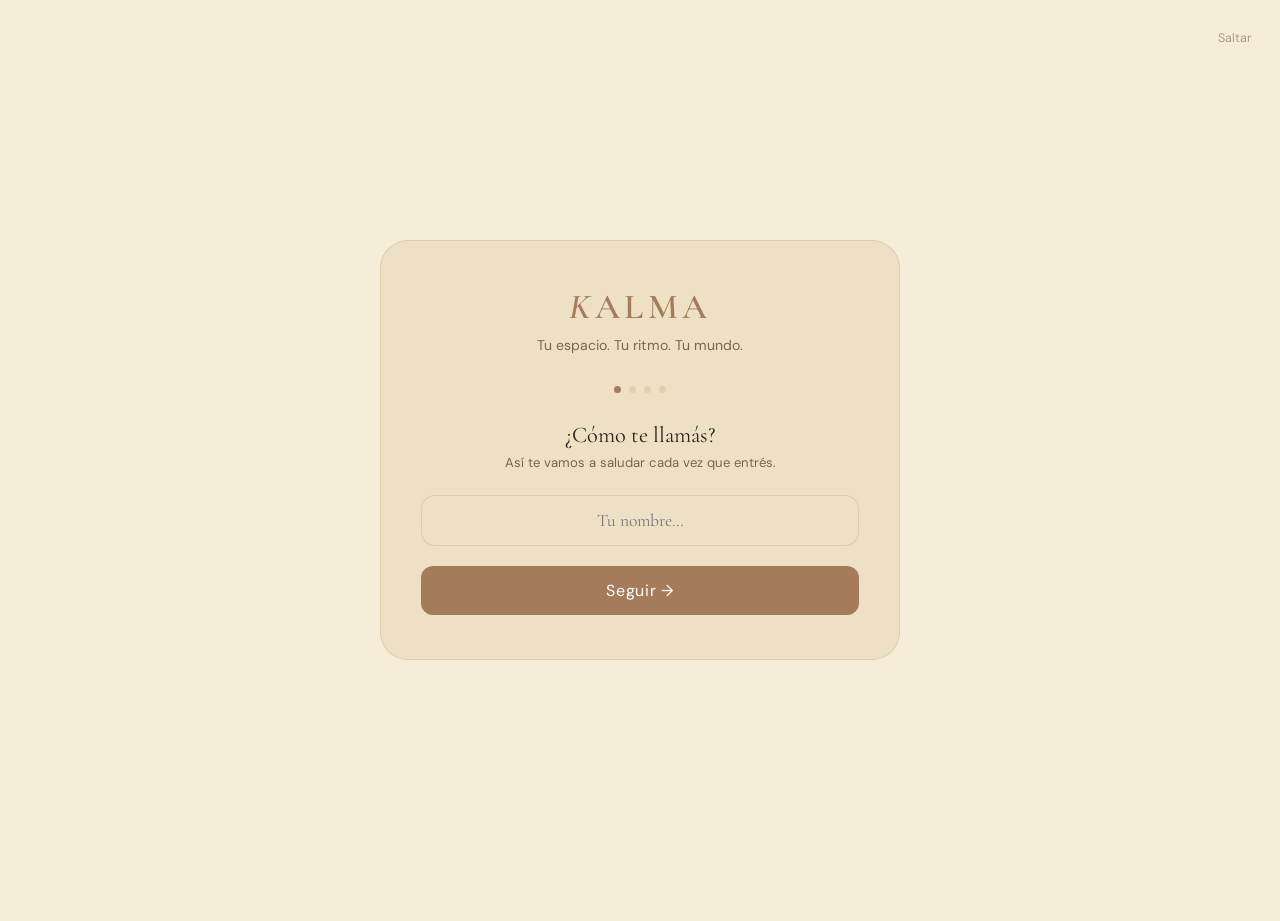
==== index.html @ a0a6fa54 "Add files via upload" ====
<!DOCTYPE html>
<html lang="es" data-theme="cebada">
<head>
<meta charset="UTF-8"/>
<meta name="viewport" content="width=device-width, initial-scale=1.0, viewport-fit=cover"/>
<style>html{touch-action:manipulation;}
/* ── PALETA COLORES — fix móvil ── */
.palette-btn {
  cursor:pointer !important;
  touch-action:manipulation !important;
  -webkit-tap-highlight-color:transparent !important;
  min-width:0 !important;
  min-height:52px !important;
  border-radius:10px !important;
  border:2px solid var(--border) !important;
  display:flex !important;
  flex-direction:column !important;
  align-items:center !important;
  justify-content:center !important;
  gap:4px !important;
  padding:6px 8px !important;
  background:var(--card) !important;
  font-size:.7rem !important;
  color:var(--text2) !important;
  transition:border-color .15s !important;
}
.palette-btn.active {
  border-color:var(--accent) !important;
  color:var(--accent) !important;
}
#theme-palette-grid .palette-btn {
  min-width:0 !important;
  min-height:44px !important;
  padding:5px 4px !important;
  font-size:.65rem !important;
  overflow:visible !important;
}
#theme-palette-grid .palette-btn span {
  display:block !important;
  font-size:.65rem !important;
}
.palette-btn:active { opacity:.75 !important; }
.palette-swatches {
  display:flex !important;
  gap:2px !important;
}
.palette-swatch {
  width:10px !important;
  height:10px !important;
  border-radius:50% !important;
  display:block !important;
}
/* Tema Cebada */
.palette-btn[data-theme="cebada"] .palette-swatches .s1{background:#C8A878;}
.palette-btn[data-theme="cebada"] .palette-swatches .s2{background:#A67B5B;}
/* Tema Avena */
.palette-btn[data-theme="avena"] .palette-swatches .s1{background:#7A8FA6;}
.palette-btn[data-theme="avena"] .palette-swatches .s2{background:#5B7A9A;}
/* Tema Rosa */
.palette-btn[data-theme="rosa"] .palette-swatches .s1{background:#C87AA0;}
.palette-btn[data-theme="rosa"] .palette-swatches .s2{background:#A05878;}
/* Tema Violeta */
.palette-btn[data-theme="dark"] .palette-swatches .s1{background:#7C3AED;}
.palette-btn[data-theme="dark"] .palette-swatches .s2{background:#14B8A6;}


.estado-opt{padding:6px 12px;border-radius:20px;background:var(--bg2);border:1px solid var(--border);color:var(--text);font-size:.8rem;cursor:pointer;touch-action:manipulation;transition:all .15s;}
.estado-opt:active,.estado-opt.sel{background:var(--pill-bg);border-color:var(--accent);color:var(--accent);}


@keyframes bm-clavar{
  0%{transform:scaleY(1) translateY(0);}
  30%{transform:scaleY(1.4) translateY(-6px);}
  60%{transform:scaleY(0.9) translateY(2px);}
  80%{transform:scaleY(1.25) translateY(-2px);}
  100%{transform:scaleY(1.2) translateY(0);}
}
@keyframes bm-retirar{
  0%{transform:scaleY(1.2) translateY(0);opacity:1;}
  50%{transform:scaleY(0.6) translateY(-8px);opacity:.7;}
  100%{transform:scaleY(1) translateY(0);opacity:.55;}
}
.senalador{transform-origin:top center;}
.senalador.clavar{animation:bm-clavar .5s cubic-bezier(.36,.07,.19,.97) forwards;}
.senalador.retirar{animation:bm-retirar .4s ease forwards;}

</style>
<title>KALMA — Tu espacio. Tu ritmo. Tu mundo.</title>

<!-- PWA -->
<link rel="manifest" href="manifest.json"/>
<meta name="theme-color" content="#9B4DEB"/>
<meta name="mobile-web-app-capable" content="yes"/>
<meta name="apple-mobile-web-app-capable" content="yes"/>
<meta name="apple-mobile-web-app-status-bar-style" content="black-translucent"/>
<meta name="apple-mobile-web-app-title" content="KALMA"/>
<link rel="icon" type="image/png" href="[data-uri]"/>
<link rel="apple-touch-icon" href="[data-uri]"/>
<meta name="description" content="Tu espacio de bienestar. Hecho para vos, pensado para nosotras."/>

<link href="https://fonts.googleapis.com/css2?family=Cormorant+Garamond:ital,wght@0,300;0,400;0,600;1,300;1,400&family=DM+Sans:wght@300;400;500&display=swap" rel="stylesheet"/>
<link rel="stylesheet" href="https://cdnjs.cloudflare.com/ajax/libs/font-awesome/6.5.0/css/all.min.css"/>
<style>

/* ═══════════════════════════════════════════
   SISTEMA DE TEMAS — KALMA
═══════════════════════════════════════════ */

/* ── CEBADA (predeterminado, claro) ── */
[data-theme="cebada"],[data-theme="cebada-light"] {
  --bg:         #F5EDD8;
  --bg2:        #EDE0C4;
  --bg3:        #E3D0A8;
  --card:       #EDE0C4;
  --border:     rgba(166,123,91,0.2);
  --accent:     #A67B5B;
  --accent2:    #C8A878;
  --teal:       #6A9B84;
  --teal2:      #4D8A6E;
  --text:       #2C2018;
  --text2:      #7A6548;
  --text3:      rgba(44,32,24,0.4);
  --nav-bg:     rgba(245,237,216,0.96);
  --hero-bg:    linear-gradient(160deg,#F5EDD8 0%,#EDE0C4 60%,#E3D0A8 100%);
  --marquee-bg: #2C2018;
  --marquee-c:  #C8A878;
  --pill-bg:    rgba(166,123,91,0.1);
  --pill-border:rgba(166,123,91,0.25);
}

/* ── CEBADA NOCHE (oscuro) ── */
[data-theme="cebada-dark"] {
  --bg:         #1A1510;
  --bg2:        #251D14;
  --bg3:        #2E2318;
  --card:       #251D14;
  --border:     rgba(200,168,120,0.15);
  --accent:     #C8A878;
  --accent2:    #E8D0A0;
  --teal:       #7A9E8A;
  --teal2:      #5D8A74;
  --text:       #F0E6CE;
  --text2:      #A89070;
  --text3:      rgba(240,230,206,0.35);
  --nav-bg:     rgba(26,21,16,0.96);
  --hero-bg:    linear-gradient(160deg,#1A1510 0%,#251D14 60%,#2E2318 100%);
  --marquee-bg: #111008;
  --marquee-c:  #C8A878;
  --pill-bg:    rgba(200,168,120,0.12);
  --pill-border:rgba(200,168,120,0.25);
}

/* ── AVENA (claro) ── */
[data-theme="avena"],[data-theme="avena-light"] {
  --bg:         #F4F0E8;
  --bg2:        #EAE4D8;
  --bg3:        #DDD6C8;
  --card:       #EAE4D8;
  --border:     rgba(61,90,120,0.15);
  --accent:     #3D5A78;
  --accent2:    #5B7FA6;
  --teal:       #5B7FA6;
  --teal2:      #3D5A78;
  --text:       #1E2D3D;
  --text2:      #5A6878;
  --text3:      rgba(30,45,61,0.4);
  --nav-bg:     rgba(244,240,232,0.96);
  --hero-bg:    linear-gradient(160deg,#F4F0E8 0%,#EAE4D8 60%,#DDD6C8 100%);
  --marquee-bg: #1E2D3D;
  --marquee-c:  #8BAED0;
  --pill-bg:    rgba(61,90,120,0.08);
  --pill-border:rgba(61,90,120,0.2);
}

/* ── AVENA NOCHE (oscuro) ── */
[data-theme="avena-dark"] {
  --bg:         #0F1620;
  --bg2:        #182030;
  --bg3:        #1E2A3C;
  --card:       #182030;
  --border:     rgba(91,127,166,0.2);
  --accent:     #5B7FA6;
  --accent2:    #8BAED0;
  --teal:       #8BAED0;
  --teal2:      #5B7FA6;
  --text:       #F4F0E8;
  --text2:      #8A9CAA;
  --text3:      rgba(244,240,232,0.35);
  --nav-bg:     rgba(15,22,32,0.96);
  --hero-bg:    linear-gradient(160deg,#0F1620 0%,#182030 60%,#1E2A3C 100%);
  --marquee-bg: #090E16;
  --marquee-c:  #8BAED0;
  --pill-bg:    rgba(91,127,166,0.12);
  --pill-border:rgba(91,127,166,0.25);
}

/* ── ROSA POLVO (claro) ── */
[data-theme="rosa"],[data-theme="rosa-light"] {
  --bg:         #FBF0F3;
  --bg2:        #F5E2E8;
  --bg3:        #EDD0DA;
  --card:       #F5E2E8;
  --border:     rgba(176,80,112,0.15);
  --accent:     #B05070;
  --accent2:    #D47A96;
  --teal:       #9B7BAE;
  --teal2:      #7A5A90;
  --text:       #2A1520;
  --text2:      #80506A;
  --text3:      rgba(42,21,32,0.4);
  --nav-bg:     rgba(251,240,243,0.96);
  --hero-bg:    linear-gradient(160deg,#FBF0F3 0%,#F5E2E8 60%,#EDD0DA 100%);
  --marquee-bg: #2A1520;
  --marquee-c:  #D47A96;
  --pill-bg:    rgba(176,80,112,0.08);
  --pill-border:rgba(176,80,112,0.2);
}

/* ── ROSA NOCHE (oscuro) ── */
[data-theme="rosa-dark"] {
  --bg:         #1A0E13;
  --bg2:        #26141C;
  --bg3:        #301820;
  --card:       #26141C;
  --border:     rgba(212,122,150,0.15);
  --accent:     #D47A96;
  --accent2:    #E8A0B8;
  --teal:       #C090CC;
  --teal2:      #9B70AE;
  --text:       #F8EEF2;
  --text2:      #A07888;
  --text3:      rgba(248,238,242,0.35);
  --nav-bg:     rgba(26,14,19,0.96);
  --hero-bg:    linear-gradient(160deg,#1A0E13 0%,#26141C 60%,#301820 100%);
  --marquee-bg: #120A0E;
  --marquee-c:  #D47A96;
  --pill-bg:    rgba(212,122,150,0.12);
  --pill-border:rgba(212,122,150,0.25);
}

/* ── VIOLETA (clásico oscuro) ── */
[data-theme="dark"] {
  --bg:         #0D0A14;
  --bg2:        #130F1E;
  --bg3:        #1C1730;
  --card:       #1A1628;
  --border:     rgba(160,100,240,0.18);
  --accent:     #9B4DEB;
  --accent2:    #C07BF5;
  --teal:       #14B8A6;
  --teal2:      #5EEAD4;
  --text:       #EDE8F8;
  --text2:      #9B8FBB;
  --text3:      rgba(237,232,248,0.4);
  --nav-bg:     rgba(13,10,20,0.93);
  --hero-bg:    linear-gradient(160deg,#0D0A14 0%,#130F1E 50%,#1C1730 100%);
  --marquee-bg: #0A0810;
  --marquee-c:  #9B4DEB;
  --pill-bg:    rgba(155,77,235,0.12);
  --pill-border:rgba(155,77,235,0.3);
}

/* ── MODO LECTURA ── */
[data-theme="lectura"] {
  --bg:         #FDF8F0;
  --bg2:        #F7F0E4;
  --bg3:        #EFE5D0;
  --card:       #F7F0E4;
  --border:     rgba(100,80,50,0.15);
  --accent:     #7A5C35;
  --accent2:    #A67B5B;
  --teal:       #5D7A5A;
  --teal2:      #3D5A38;
  --text:       #2C2010;
  --text2:      #7A6848;
  --text3:      rgba(44,32,16,0.4);
  --nav-bg:     rgba(253,248,240,0.97);
  --hero-bg:    #FDF8F0;
  --marquee-bg: #2C2010;
  --marquee-c:  #A67B5B;
  --pill-bg:    rgba(122,92,53,0.08);
  --pill-border:rgba(122,92,53,0.2);
}
[data-theme="lectura"] body{
  font-family:'Cormorant Garamond',serif!important;
  font-size:18px!important;
  line-height:1.9!important;
}
[data-theme="lectura"] .page-panel.active > section,
[data-theme="lectura"] .page-panel.active > div{
  max-width:700px!important;
  margin-left:auto!important;
  margin-right:auto!important;
}
[data-theme="lectura"] *{animation:none!important;transition-duration:.2s!important;}
[data-theme="lectura"] .float-card-1,
[data-theme="lectura"] .float-card-2,
[data-theme="lectura"] .float-card-3,
[data-theme="lectura"] .breath-ring,
[data-theme="lectura"] .breath-inner,
[data-theme="lectura"] .emergency-breath,
[data-theme="lectura"] .emergency-breath-inner,
[data-theme="lectura"] .marquee-inner{animation:none!important;transform:none!important;}

/* ── MODO BÁSICO (accesibilidad) ── */
[data-theme="basic"] {
  --bg:         #FFFFFF;
  --bg2:        #F8F8F8;
  --bg3:        #F0F0F0;
  --card:       #FFFFFF;
  --border:     rgba(0,0,0,0.1);
  --accent:     #1A1A1A;
  --accent2:    #444444;
  --teal:       #1A1A1A;
  --teal2:      #555555;
  --text:       #1A1A1A;
  --text2:      #666666;
  --text3:      rgba(0,0,0,0.35);
  --nav-bg:     rgba(255,255,255,0.97);
  --hero-bg:    #FFFFFF;
  --marquee-bg: #1A1A1A;
  --marquee-c:  #FFFFFF;
  --pill-bg:    rgba(0,0,0,0.04);
  --pill-border:rgba(0,0,0,0.15);
}

/* ═══════════════════════════════════════════
   RESET & BASE
═══════════════════════════════════════════ */
*{margin:0;padding:0;box-sizing:border-box;}
html{scroll-behavior:smooth;}
body{
  font-family:'DM Sans',sans-serif;
  background:var(--bg);
  color:var(--text);
  overflow-x:clip;
  transition:background .4s ease,color .4s ease;
}

/* ═══════════════════════════════════════════
   NAV
═══════════════════════════════════════════ */
/* ── SCROLL PROGRESS ── */
.scroll-progress{position:fixed;top:0;left:0;height:2px;width:0%;
  background:linear-gradient(90deg,var(--accent),var(--teal));
  z-index:1001;transition:width .1s linear;}

nav{
  position:fixed;top:2px;width:100%;z-index:1000;
  padding:14px 40px;
  display:flex;justify-content:space-between;align-items:center;
  background:var(--nav-bg);
  backdrop-filter:blur(16px);
  border-bottom:1px solid var(--border);
  transition:all .4s;
  gap:16px;
}
.nav-logo{
  font-family:'Cormorant Garamond',serif;
  font-size:26px;font-weight:300;letter-spacing:6px;
  color:var(--text);text-decoration:none;flex-shrink:0;
}
.nav-logo span{color:var(--accent);}
.nav-links{
  display:flex;gap:0;list-style:none;
  overflow-x:auto;scrollbar-width:none;flex:1;
  justify-content:center;
}
.nav-links::-webkit-scrollbar{display:none;}
.nav-links li{flex-shrink:0;}
.nav-links a{
  display:block;padding:6px 14px;
  font-size:10px;letter-spacing:1.8px;text-transform:uppercase;
  color:var(--text2);text-decoration:none;font-weight:400;
  transition:color .3s;border-radius:4px;white-space:nowrap;
}
.nav-links a:hover,.nav-links a.active{color:var(--accent);}
.nav-links a.active{font-weight:600;}

.nav-right{display:flex;align-items:center;gap:10px;flex-shrink:0;}

.nav-cta{
  background:var(--accent);color:#fff;
  padding:8px 18px;border-radius:2px;
  font-size:10px;letter-spacing:1.8px;text-transform:uppercase;
  text-decoration:none;font-weight:500;
  transition:all .3s;white-space:nowrap;
}
.nav-cta:hover{opacity:.85;transform:translateY(-1px);}



/* ── BOTTOM NAV (mobile) ── */
.bottom-nav{
  display:none;position:fixed;bottom:0;left:0;width:100%;
  background:var(--nav-bg);backdrop-filter:blur(16px);
  border-top:1px solid var(--border);
  z-index:1000;padding:8px 0 max(8px,env(safe-area-inset-bottom));
}
.bottom-nav-items{display:flex;justify-content:space-around;align-items:center;overflow-x:auto;scrollbar-width:none;-webkit-overflow-scrolling:touch;}
.bottom-nav-items::-webkit-scrollbar{display:none;}
.bnav-item{
  display:flex;flex-direction:column;align-items:center;gap:3px;
  color:var(--text2);text-decoration:none;font-size:9px;
  letter-spacing:1px;text-transform:uppercase;
  /* Área táctil grande */
  padding:8px 8px;
  min-width:50px;min-height:52px;
  border-radius:12px;
  border:none;background:none;cursor:pointer;
  /* Sin delay táctil */
  touch-action:manipulation;
  -webkit-tap-highlight-color:transparent;
  user-select:none;-webkit-user-select:none;
  /* Feedback inmediato sin transition */
  transition:color .1s, background .1s;
  justify-content:center;
}
.bnav-item i,.bnav-item span.bnav-icon{font-size:20px;line-height:1;}
.bnav-item.active{color:var(--accent);}
.bnav-item:active{
  background:var(--pill-bg);
  color:var(--accent);
  transform:scale(0.93);
}

/* Theme toggle */
.theme-toggle{
  display:flex;gap:4px;
  background:var(--pill-bg);
  border:1px solid var(--pill-border);
  border-radius:3px;
  padding:3px;
}
.theme-btn{
  width:28px;height:28px;border-radius:2px;
  border:none;cursor:pointer;
  display:flex;align-items:center;justify-content:center;
  font-size:12px;background:transparent;
  color:var(--text2);transition:all .25s;
}
.theme-btn.active{
  background:var(--accent);
  color:#fff;
}
.theme-btn:hover:not(.active){color:var(--accent);}

/* ═══════════════════════════════════════════
   HERO
═══════════════════════════════════════════ */
#hero{
  min-height:100vh;
  display:grid;grid-template-columns:1fr 1fr;
  padding-top:80px;overflow:hidden;
  background:var(--hero-bg);
  transition:background .4s;
}
.hero-left{
  display:flex;flex-direction:column;
  justify-content:center;padding:80px 60px 80px 80px;
}
.hero-eyebrow{
  font-size:10px;letter-spacing:4px;text-transform:uppercase;
  color:var(--accent);margin-bottom:24px;font-weight:500;
  display:flex;align-items:center;gap:12px;
}
.hero-eyebrow::before{content:'';width:30px;height:1px;background:var(--accent);}
h1.hero-title{
  font-family:'Cormorant Garamond',serif;
  font-size:clamp(52px,6vw,88px);
  font-weight:300;line-height:1.05;
  color:var(--text);margin-bottom:8px;
}
h1.hero-title em{font-style:italic;color:var(--accent);font-weight:300;display:block;}
.hero-sub{
  font-size:14px;line-height:1.9;color:var(--text2);
  max-width:400px;margin:28px 0 44px;font-weight:300;
}
.hero-buttons{display:flex;gap:16px;flex-wrap:wrap;}
.btn-primary{
  background:var(--accent);color:#fff;
  padding:15px 34px;border-radius:2px;
  font-size:11px;letter-spacing:2.5px;text-transform:uppercase;
  text-decoration:none;font-weight:500;
  transition:all .3s;border:none;cursor:pointer;
}
.btn-primary:hover{opacity:.85;transform:translateY(-2px);}
.btn-outline{
  border:1px solid var(--text2);color:var(--text2);
  padding:15px 34px;border-radius:2px;
  font-size:11px;letter-spacing:2.5px;text-transform:uppercase;
  text-decoration:none;font-weight:500;
  transition:all .3s;background:transparent;cursor:pointer;
}
.btn-outline:hover{border-color:var(--accent);color:var(--accent);}

.hero-stats{
  display:flex;gap:40px;margin-top:56px;
  padding-top:36px;border-top:1px solid var(--border);
}
.stat-num{
  font-family:'DM Sans',sans-serif;
  font-size:28px;font-weight:600;color:var(--accent);display:block;
}
.stat-label{
  font-size:10px;letter-spacing:2px;text-transform:uppercase;
  color:var(--text2);margin-top:4px;display:block;
}

/* Hero right — visual */
.hero-right{
  position:relative;overflow:hidden;
  background:linear-gradient(135deg,var(--bg3) 0%,var(--bg2) 100%);
  transition:background .4s;
  /* En móvil que no se muestre a la derecha sino como fondo */
}
.hero-art{
  position:absolute;inset:0;
  display:flex;align-items:center;justify-content:center;
  overflow:hidden;
}


.hero-float-card{
  position:absolute;
  background:var(--card);
  backdrop-filter:blur(14px);
  border-radius:4px;padding:15px 20px;
  box-shadow:0 20px 60px rgba(0,0,0,0.3);
  border:1px solid var(--border);
  transition:background .4s,border .4s;
}
.float-card-1{bottom:20%;left:8%;animation:float1 5s ease-in-out infinite;}
.float-card-2{top:22%;right:8%;animation:float2 7s ease-in-out infinite;}
.float-card-3{top:50%;left:5%;animation:float3 6s ease-in-out infinite;}
.float-icon{font-size:20px;margin-bottom:4px;}
.float-text{font-size:11px;font-weight:500;color:var(--text);white-space:nowrap;}
.float-sub{font-size:9px;color:var(--text2);letter-spacing:1px;}
.hero-over{
  position:absolute;z-index:10;
  font-family:'Cormorant Garamond',serif;
  font-size:clamp(80px,10vw,140px);
  font-weight:300;font-style:italic;
  color:rgba(155,77,235,.07);
  top:50%;left:50%;transform:translate(-50%,-50%);
  white-space:nowrap;pointer-events:none;letter-spacing:-2px;
}
@keyframes float1{0%,100%{transform:translateY(0);}50%{transform:translateY(-12px);}}
@keyframes float2{0%,100%{transform:translateY(0);}50%{transform:translateY(10px);}}
@keyframes float3{0%,100%{transform:translateY(0) rotate(-2deg);}50%{transform:translateY(-8px) rotate(2deg);}}

/* ═══════════════════════════════════════════
   MARQUEE
═══════════════════════════════════════════ */
.marquee-strip{
  background:var(--marquee-bg);
  overflow:hidden;padding:15px 0;
  transition:background .4s;
}
.marquee-inner{display:flex;white-space:nowrap;animation:marquee 24s linear infinite;}
.marquee-item{
  font-family:'Cormorant Garamond',serif;
  font-size:17px;font-weight:300;font-style:italic;
  color:var(--marquee-c);padding:0 36px;
  display:inline-flex;align-items:center;gap:14px;
  opacity:.85;
}
.marquee-dot{width:4px;height:4px;background:var(--teal);border-radius:50%;opacity:.9;}
@keyframes marquee{0%{transform:translateX(0);}100%{transform:translateX(-50%);}}

/* ═══════════════════════════════════════════
   SECTION COMUNES
═══════════════════════════════════════════ */
.section-tag{
  font-size:10px;letter-spacing:4px;text-transform:uppercase;
  color:var(--accent);font-weight:500;
  display:flex;align-items:center;gap:10px;margin-bottom:20px;
}
.section-tag::after{content:'';flex:1;max-width:40px;height:1px;background:var(--accent);}
.section-title{
  font-family:'Cormorant Garamond',serif;
  font-size:clamp(36px,4vw,58px);font-weight:300;line-height:1.1;
  color:var(--text);margin-bottom:24px;
}
.section-title em{font-style:italic;color:var(--accent);}
.section-body{font-size:15px;line-height:2;color:var(--text2);font-weight:300;max-width:480px;}

/* ═══════════════════════════════════════════
   UNIVERSO
═══════════════════════════════════════════ */
#universo{
  padding:120px 80px;
  display:grid;grid-template-columns:1fr 1fr;gap:80px;
  align-items:center;
  background:var(--bg2);
  transition:background .4s;
}
.universo-pillars{display:grid;grid-template-columns:1fr 1fr;gap:18px;margin-top:40px;}
.pillar{
  background:var(--card);padding:24px;
  border-radius:4px;border-left:3px solid var(--accent);
  transition:transform .3s,box-shadow .3s,background .4s;
}
.pillar:hover{transform:translateY(-4px);box-shadow:0 20px 40px rgba(155,77,235,.12);}
.pillar-icon{font-size:22px;margin-bottom:10px;display:block;}
.pillar-name{font-size:13px;font-weight:500;color:var(--text);margin-bottom:6px;}
.pillar-desc{font-size:12px;color:var(--text2);line-height:1.6;}

.universo-visual{position:relative;height:560px;}
.uv-bg{
  position:absolute;inset:0;
  background:linear-gradient(160deg,var(--bg3) 0%,var(--bg) 60%,var(--bg2) 100%);
  border-radius:4px 80px 4px 80px;overflow:hidden;
  border:1px solid var(--border);
  transition:all .4s;
}
.uv-text-overlay{
  position:absolute;inset:0;
  display:flex;flex-direction:column;
  align-items:center;justify-content:center;text-align:center;padding:40px;
}
.uv-big{
  font-family:'Cormorant Garamond',serif;
  font-size:90px;font-weight:300;font-style:italic;
  color:rgba(155,77,235,.07);line-height:1;
  position:absolute;bottom:20px;right:20px;
}
.uv-quote{
  font-family:'Cormorant Garamond',serif;
  font-size:25px;font-style:italic;font-weight:300;
  color:var(--text);line-height:1.5;margin-bottom:18px;
}
.uv-deco{
  width:100px;height:1px;
  background:linear-gradient(90deg,transparent,var(--accent),transparent);
  margin:14px auto;
}
.uv-author{font-size:11px;letter-spacing:3px;text-transform:uppercase;color:var(--text2);}

/* ═══════════════════════════════════════════
   CATEGORÍAS
═══════════════════════════════════════════ */
#categorias{padding:80px 24px 60px;background:var(--bg);transition:background .4s;}
@media(min-width:768px){#categorias{padding:120px 80px;}}

.categorias-header{text-align:center;margin-bottom:36px;}
@media(min-width:768px){.categorias-header{margin-bottom:60px;}}
.categorias-header .section-tag{justify-content:center;}
.categorias-header .section-tag::after{display:none;}
.categorias-header .section-tag::before{content:'';flex:1;max-width:40px;height:1px;background:var(--accent);}
.categorias-header .section-body{margin:14px auto 0;max-width:520px;}

/* MÓVIL: 2 columnas */
.cat-grid{
  display:grid;
  grid-template-columns:repeat(2,1fr);
  gap:12px;
}
/* TABLET: 3 columnas */
@media(min-width:600px){
  .cat-grid{grid-template-columns:repeat(3,1fr);gap:14px;}
}
/* DESKTOP: 4 columnas */
@media(min-width:900px){
  .cat-grid{grid-template-columns:repeat(4,1fr);gap:16px;}
}

.cat-card{
  position:relative;border-radius:12px;
  overflow:hidden;
  height:140px;
  cursor:pointer;
  border:1px solid var(--border);
  touch-action:manipulation;
  -webkit-tap-highlight-color:transparent;
  user-select:none;-webkit-user-select:none;
}
@media(min-width:600px){.cat-card{height:180px;}}
@media(min-width:900px){.cat-card{height:220px;}}

.cat-card-bg{position:absolute;inset:0;transition:transform .6s cubic-bezier(.4,0,.2,1);}
.cat-card:hover .cat-card-bg{transform:scale(1.07);}

/* Gradientes — CEBADA (predeterminado) */
.cat-card:nth-child(1) .cat-card-bg{background:linear-gradient(160deg,#3D2810,#7A4828,#C8703A);}
.cat-card:nth-child(2) .cat-card-bg{background:linear-gradient(160deg,#1A2E20,#2E5438,#4A9068);}
.cat-card:nth-child(3) .cat-card-bg{background:linear-gradient(160deg,#2E1A28,#5A3048,#A06080);}
.cat-card:nth-child(4) .cat-card-bg{background:linear-gradient(160deg,#1C2830,#2E4858,#4A7898);}
.cat-card:nth-child(5) .cat-card-bg{background:linear-gradient(160deg,#301820,#603040,#A85070);}
.cat-card:nth-child(6) .cat-card-bg{background:linear-gradient(160deg,#1A2818,#345030,#5A8850);}
.cat-card:nth-child(7) .cat-card-bg{background:linear-gradient(160deg,#28201A,#504030,#907060);}
.cat-card:nth-child(8) .cat-card-bg{background:linear-gradient(160deg,#182028,#2A3848,#486888);}

/* CEBADA DARK */
[data-theme="cebada-dark"] .cat-card:nth-child(1) .cat-card-bg{background:linear-gradient(160deg,#2A1808,#5A3018,#A05028);}
[data-theme="cebada-dark"] .cat-card:nth-child(2) .cat-card-bg{background:linear-gradient(160deg,#0A1E10,#1A3820,#308040);}

/* DARK / VIOLETA */
[data-theme="dark"] .cat-card:nth-child(1) .cat-card-bg{background:linear-gradient(160deg,#1C1730,#3D1A70,#7C3AED);}
[data-theme="dark"] .cat-card:nth-child(2) .cat-card-bg{background:linear-gradient(160deg,#0D1E1C,#0A3530,#14B8A6);}
[data-theme="dark"] .cat-card:nth-child(3) .cat-card-bg{background:linear-gradient(160deg,#1C1730,#4A1880,#9B4DEB);}
[data-theme="dark"] .cat-card:nth-child(4) .cat-card-bg{background:linear-gradient(160deg,#0D0A14,#2D1060,#6D28D9);}
[data-theme="dark"] .cat-card:nth-child(5) .cat-card-bg{background:linear-gradient(160deg,#1C1730,#3D1A70,#C07BF5);}
[data-theme="dark"] .cat-card:nth-child(6) .cat-card-bg{background:linear-gradient(160deg,#0D1E1C,#063E38,#0D9488);}
[data-theme="dark"] .cat-card:nth-child(7) .cat-card-bg{background:linear-gradient(160deg,#1C1730,#2D1060,#A855F7);}
[data-theme="dark"] .cat-card:nth-child(8) .cat-card-bg{background:linear-gradient(160deg,#0D0A14,#1A1025,#5EEAD4);}

/* AVENA */
[data-theme="avena"] .cat-card:nth-child(1) .cat-card-bg{background:linear-gradient(160deg,#1E2D3D,#2A4060,#3D6090);}
[data-theme="avena"] .cat-card:nth-child(2) .cat-card-bg{background:linear-gradient(160deg,#1A2E28,#284838,#3A7058);}
[data-theme="avena"] .cat-card:nth-child(3) .cat-card-bg{background:linear-gradient(160deg,#28203A,#403060,#6050A0);}
[data-theme="avena"] .cat-card:nth-child(4) .cat-card-bg{background:linear-gradient(160deg,#1C2838,#2A3E58,#3A5878);}
[data-theme="avena"] .cat-card:nth-child(5) .cat-card-bg{background:linear-gradient(160deg,#2A1E30,#483050,#705080);}
[data-theme="avena"] .cat-card:nth-child(6) .cat-card-bg{background:linear-gradient(160deg,#182A20,#284838,#406858);}
[data-theme="avena"] .cat-card:nth-child(7) .cat-card-bg{background:linear-gradient(160deg,#201828,#382848,#584070);}
[data-theme="avena"] .cat-card:nth-child(8) .cat-card-bg{background:linear-gradient(160deg,#182028,#283848,#385870);}

/* ROSA */
[data-theme="rosa"] .cat-card:nth-child(1) .cat-card-bg{background:linear-gradient(160deg,#2A1018,#502030,#904060);}
[data-theme="rosa"] .cat-card:nth-child(2) .cat-card-bg{background:linear-gradient(160deg,#1A1028,#302040,#604880);}
[data-theme="rosa"] .cat-card:nth-child(3) .cat-card-bg{background:linear-gradient(160deg,#280A18,#502030,#A03A60);}
[data-theme="rosa"] .cat-card:nth-child(4) .cat-card-bg{background:linear-gradient(160deg,#1A0818,#382030,#704060);}
[data-theme="rosa"] .cat-card:nth-child(5) .cat-card-bg{background:linear-gradient(160deg,#2A1020,#503040,#905070);}
[data-theme="rosa"] .cat-card:nth-child(6) .cat-card-bg{background:linear-gradient(160deg,#180A20,#302038,#605070);}
[data-theme="rosa"] .cat-card:nth-child(7) .cat-card-bg{background:linear-gradient(160deg,#220818,#442030,#804058);}
[data-theme="rosa"] .cat-card:nth-child(8) .cat-card-bg{background:linear-gradient(160deg,#180820,#302038,#584878);}

[data-theme="basic"] .cat-card:nth-child(odd)  .cat-card-bg{background:linear-gradient(160deg,#1A1A1A,#333333);}
[data-theme="basic"] .cat-card:nth-child(even) .cat-card-bg{background:linear-gradient(160deg,#333333,#555555);}

.cat-card-overlay{
  position:absolute;inset:0;
  background:linear-gradient(to top,rgba(0,0,0,.82) 0%,rgba(0,0,0,.1) 60%);
  display:flex;flex-direction:column;
  justify-content:flex-end;
  padding:14px;
  transition:background .4s;
}
@media(min-width:768px){
  .cat-card-overlay{padding:26px;}
}
.cat-card:hover .cat-card-overlay{background:linear-gradient(to top,rgba(0,0,0,.9) 0%,rgba(0,0,0,.15) 70%);}

.cat-icon{
  font-size:1.4rem;color:rgba(255,255,255,.85);
  margin-bottom:6px;transition:transform .4s;display:block;
}
@media(min-width:600px){.cat-icon{font-size:1.9rem;margin-bottom:10px;}}
.cat-card:hover .cat-icon{transform:translateY(-4px);}

.cat-card h3{
  font-family:'Cormorant Garamond',serif;
  font-size:15px;font-weight:400;font-style:italic;
  color:#fff;margin-bottom:3px;line-height:1.2;
}
@media(min-width:600px){.cat-card h3{font-size:18px;}}
@media(min-width:900px){.cat-card h3{font-size:21px;margin-bottom:5px;}}

.cat-card p{
  font-size:10px;color:rgba(255,255,255,.65);
  line-height:1.4;
  transform:translateY(8px);opacity:0;transition:all .4s;
}
@media(min-width:600px){.cat-card p{font-size:11px;}}
.cat-card:hover p{transform:translateY(0);opacity:1;}
/* En móvil siempre visible */
@media(max-width:599px){
  .cat-card p{transform:translateY(0) !important;opacity:1 !important;}
}
.cat-card-arrow{
  position:absolute;top:16px;right:16px;
  width:34px;height:34px;border-radius:50%;
  background:rgba(255,255,255,.1);border:1px solid rgba(255,255,255,.2);
  display:flex;align-items:center;justify-content:center;
  color:#fff;font-size:10px;
  transform:translate(14px,-14px);opacity:0;transition:all .4s;
}
.cat-card:hover .cat-card-arrow{transform:translate(0,0);opacity:1;}

/* ═══════════════════════════════════════════
   PRODUCTOS
═══════════════════════════════════════════ */
#productos{padding:120px 80px;background:var(--bg2);transition:background .4s;}
.products-header{text-align:center;margin-bottom:60px;}
.products-header .section-tag{justify-content:center;}
.products-header .section-tag::after{display:none;}
.products-header .section-tag::before{content:'';flex:1;max-width:40px;height:1px;background:var(--accent);}
.products-filter{display:flex;gap:10px;justify-content:center;flex-wrap:wrap;margin-top:28px;}
.filter-btn{
  padding:8px 20px;border-radius:2px;
  border:1px solid var(--border);
  background:transparent;cursor:pointer;
  font-size:10px;letter-spacing:2px;text-transform:uppercase;
  color:var(--text2);transition:all .3s;font-family:'DM Sans',sans-serif;
}
.filter-btn.active,.filter-btn:hover{background:var(--accent);color:#fff;border-color:var(--accent);}

.products-grid{display:grid;grid-template-columns:repeat(3,1fr);gap:26px;margin-top:46px;}
.product-card{
  background:var(--card);border-radius:4px;overflow:hidden;
  transition:transform .4s cubic-bezier(.25,.46,.45,.94),box-shadow .4s,background .4s;
  cursor:pointer;border:1px solid var(--border);
}
.product-card:hover{
  transform:translateY(-8px);
  box-shadow:0 30px 70px rgba(155,77,235,.15);
}
.product-thumb{height:210px;position:relative;overflow:hidden;}
.product-thumb-bg{
  position:absolute;inset:0;
  display:flex;align-items:center;justify-content:center;font-size:56px;
  transition:transform .5s;
}
.product-card:hover .product-thumb-bg{transform:scale(1.08);}
.product-badge{
  position:absolute;top:14px;left:14px;
  background:var(--accent);color:#fff;
  font-size:9px;letter-spacing:2px;text-transform:uppercase;
  padding:5px 12px;border-radius:2px;font-weight:500;
}
.product-badge.new{background:var(--teal);}
.product-badge.hot{background:var(--accent2);}
.product-info{padding:22px;}
.product-cat{font-size:9px;letter-spacing:3px;text-transform:uppercase;color:var(--teal);margin-bottom:7px;font-weight:500;}
.product-name{
  font-family:'Cormorant Garamond',serif;
  font-size:21px;font-weight:400;color:var(--text);margin-bottom:9px;line-height:1.2;
}
.product-desc{font-size:12px;color:var(--text2);line-height:1.7;margin-bottom:18px;}
.product-footer{
  display:flex;justify-content:space-between;align-items:center;
  padding-top:14px;border-top:1px solid var(--border);
}
.product-price{font-family:'Cormorant Garamond',serif;font-size:27px;font-weight:300;color:var(--text);}
.product-price span{font-size:13px;color:var(--text2);}
.add-btn{
  background:var(--accent);color:#fff;border:none;
  padding:10px 20px;border-radius:2px;cursor:pointer;
  font-size:10px;letter-spacing:2px;text-transform:uppercase;
  font-family:'DM Sans',sans-serif;font-weight:500;transition:all .3s;
}
.add-btn:hover{background:var(--accent2);}

/* product thumb gradients */
.pt-1{background:linear-gradient(135deg,var(--bg3),var(--bg2));}
.pt-2{background:linear-gradient(135deg,#0D1E1C,#0A3530,#14B8A6);}
.pt-3{background:linear-gradient(135deg,var(--bg),var(--bg3));}
.pt-4{background:linear-gradient(135deg,#0F0A1A,#2D1060);}
.pt-5{background:linear-gradient(135deg,var(--bg2),var(--bg3));}
.pt-6{background:linear-gradient(135deg,#1C1730,#3D1A70,#7C3AED);}

/* ═══════════════════════════════════════════
   FEATURED PRODUCT
═══════════════════════════════════════════ */
#featured{
  padding:100px 80px;
  background:var(--bg3);
  display:grid;grid-template-columns:1fr 1fr;gap:80px;align-items:center;
  transition:background .4s;
}
.featured-visual{position:relative;height:520px;}
.featured-bg{
  position:absolute;inset:0;
  background:linear-gradient(135deg,var(--bg) 0%,var(--bg3) 40%,var(--accent) 100%);
  border-radius:80px 4px 80px 4px;
  overflow:hidden;display:flex;align-items:center;justify-content:center;
  transition:background .4s;
}
.featured-icon-big{font-size:110px;opacity:.5;}
.featured-price-tag{
  position:absolute;bottom:28px;right:-18px;
  background:var(--teal);color:#fff;
  padding:18px 26px;border-radius:4px;
  text-align:center;box-shadow:0 20px 50px rgba(0,0,0,.3);
}
.featured-price-tag .amt{
  font-family:'Cormorant Garamond',serif;
  font-size:40px;font-weight:300;display:block;line-height:1;
}
.featured-price-tag .cur{font-size:10px;letter-spacing:2px;text-transform:uppercase;}
.featured-includes{margin:28px 0;display:flex;flex-direction:column;gap:11px;}
.include-item{display:flex;align-items:center;gap:12px;color:var(--text2);font-size:13px;}
.include-check{
  width:20px;height:20px;border-radius:50%;
  background:var(--pill-bg);border:1px solid var(--accent);
  display:flex;align-items:center;justify-content:center;font-size:10px;flex-shrink:0;
  color:var(--accent);
}
.btn-featured{
  background:var(--accent);color:#fff;
  padding:17px 42px;border-radius:2px;
  font-size:11px;letter-spacing:2.5px;text-transform:uppercase;
  text-decoration:none;font-weight:500;border:none;cursor:pointer;
  transition:all .3s;display:inline-block;
}
.btn-featured:hover{background:var(--teal);transform:translateY(-2px);}

/* ═══════════════════════════════════════════
   PAGOS
═══════════════════════════════════════════ */
#pagos{padding:100px 80px;background:var(--bg);text-align:center;transition:background .4s;}
.pagos-grid{
  display:grid;grid-template-columns:repeat(4,1fr);gap:18px;
  max-width:900px;margin:0 auto 36px;
}
.pago-card{
  background:var(--card);border-radius:4px;padding:26px 18px;
  border:1px solid var(--border);transition:all .3s;cursor:default;
}
.pago-card:hover{
  border-color:var(--accent);
  transform:translateY(-4px);
  box-shadow:0 14px 40px rgba(155,77,235,.1);
}
.pago-logo{font-size:30px;margin-bottom:9px;display:block;}
.pago-name{font-size:13px;font-weight:500;color:var(--text);margin-bottom:3px;}
.pago-type{font-size:9px;letter-spacing:2px;text-transform:uppercase;color:var(--accent);}
.pagos-note{font-size:13px;color:var(--text2);line-height:1.8;max-width:580px;margin:0 auto;}
.pagos-secure{
  display:inline-flex;align-items:center;gap:8px;
  font-size:11px;letter-spacing:2px;text-transform:uppercase;color:var(--teal);margin-top:18px;
}

/* ═══════════════════════════════════════════
   COMUNIDAD
═══════════════════════════════════════════ */
#comunidad{
  padding:120px 80px;
  background:var(--bg2);
  display:grid;grid-template-columns:1fr 1fr;gap:80px;align-items:start;
  transition:background .4s;
}
.chat-window{
  background:var(--card);border-radius:14px 14px 4px 4px;
  box-shadow:0 30px 80px rgba(0,0,0,.2);
  overflow:hidden;border:1px solid var(--border);
  transition:background .4s;
}
.chat-header{
  background:linear-gradient(135deg,var(--bg),var(--bg3),var(--accent));
  padding:19px 22px;display:flex;align-items:center;gap:12px;
}
.chat-av-group{display:flex;}
.chat-av{
  width:30px;height:30px;border-radius:50%;
  border:2px solid rgba(255,255,255,.3);
  display:flex;align-items:center;justify-content:center;
  font-size:13px;margin-left:-7px;background:var(--bg3);
}
.chat-av:first-child{margin-left:0;}
.chat-room-name{font-size:13px;font-weight:500;color:#fff;}
.chat-online{font-size:10px;color:rgba(255,255,255,.6);}
.chat-online::before{content:'●';color:#7EE8A2;margin-right:4px;font-size:8px;}
.chat-messages{padding:22px;display:flex;flex-direction:column;gap:15px;min-height:320px;}
.msg{display:flex;gap:10px;}
.msg.own{flex-direction:row-reverse;}
.msg-av{
  width:30px;height:30px;border-radius:50%;
  background:var(--bg3);flex-shrink:0;
  display:flex;align-items:center;justify-content:center;font-size:13px;
}
.msg-bubble{
  max-width:75%;background:var(--bg2);
  border-radius:0 12px 12px 12px;
  padding:10px 14px;font-size:12px;line-height:1.6;color:var(--text);
  transition:background .4s;
}
.msg.own .msg-bubble{
  background:linear-gradient(135deg,var(--bg3),var(--accent));
  color:#fff;border-radius:12px 0 12px 12px;
}
.msg-name{font-size:9px;letter-spacing:1px;color:var(--accent);margin-bottom:3px;font-weight:500;}
.msg.own .msg-name{text-align:right;color:rgba(255,255,255,.65);}
.msg-time{font-size:9px;color:var(--text2);margin-top:3px;}
.msg.own .msg-time{text-align:right;color:rgba(255,255,255,.45);}
.chat-input-row{
  padding:14px 18px;border-top:1px solid var(--border);
  display:flex;gap:10px;align-items:center;
}
.chat-input{
  flex:1;border:1px solid var(--border);border-radius:22px;
  padding:10px 16px;font-size:12px;font-family:'DM Sans',sans-serif;
  color:var(--text);background:var(--bg2);outline:none;transition:border-color .3s,background .4s;
}
.chat-input:focus{border-color:var(--accent);}
.chat-send{
  width:40px;height:40px;border-radius:50%;
  background:var(--accent);border:none;cursor:pointer;
  display:flex;align-items:center;justify-content:center;
  font-size:15px;color:#fff;transition:all .3s;flex-shrink:0;
}
.chat-send:hover{background:var(--teal);transform:scale(1.08);}

.chat-rooms{display:flex;flex-direction:column;gap:12px;margin-top:32px;}
.room-card{
  background:var(--card);border-radius:4px;padding:16px 18px;
  display:flex;align-items:center;gap:14px;
  border:1px solid var(--border);transition:all .3s;cursor:pointer;
}
.room-card:hover{border-color:var(--accent);transform:translateX(6px);}
.room-icon{font-size:24px;width:42px;text-align:center;}
.room-name{font-size:13px;font-weight:500;color:var(--text);}
.room-desc{font-size:11px;color:var(--text2);margin-top:2px;}
.room-count{
  font-size:10px;color:var(--accent);font-weight:500;
  background:var(--pill-bg);padding:4px 10px;border-radius:12px;
  border:1px solid var(--pill-border);white-space:nowrap;
}

/* ═══════════════════════════════════════════
   TESTIMONIOS
═══════════════════════════════════════════ */
#testimonios{padding:120px 80px;background:var(--bg3);transition:background .4s;}
.testimonios-header{text-align:center;margin-bottom:54px;}
.testimonios-header .section-tag{justify-content:center;}
.testimonios-header .section-tag::after{display:none;}
.testimonios-header .section-tag::before{content:'';flex:1;max-width:40px;height:1px;background:var(--accent);}
.testimonios-grid{display:grid;grid-template-columns:repeat(3,1fr);gap:22px;}
.testi-card{
  background:var(--card);border-radius:4px;padding:32px;
  border:1px solid var(--border);transition:all .3s;
}
.testi-card:hover{
  border-color:var(--accent);transform:translateY(-4px);
  box-shadow:0 20px 50px rgba(155,77,235,.1);
}
.testi-stars{color:var(--teal);font-size:13px;margin-bottom:16px;letter-spacing:3px;}
.testi-quote{
  font-family:'Cormorant Garamond',serif;
  font-size:17px;font-style:italic;font-weight:300;
  color:var(--text);line-height:1.7;margin-bottom:22px;
}
.testi-author{display:flex;align-items:center;gap:11px;}
.testi-av{
  width:40px;height:40px;border-radius:50%;
  background:linear-gradient(135deg,var(--bg3),var(--accent));
  display:flex;align-items:center;justify-content:center;font-size:17px;
}
.testi-name{font-size:13px;font-weight:500;color:var(--text);}
.testi-from{font-size:10px;letter-spacing:2px;color:var(--text3);text-transform:uppercase;}

/* ═══════════════════════════════════════════
   NEWSLETTER
═══════════════════════════════════════════ */
#newsletter{
  padding:100px 80px;text-align:center;
  background:var(--bg);transition:background .4s;
}
.newsletter-inner{max-width:580px;margin:0 auto;}
.newsletter-pre{
  font-family:'Cormorant Garamond',serif;
  font-size:14px;font-style:italic;color:var(--accent);margin-bottom:14px;
}
.newsletter-title{
  font-family:'Cormorant Garamond',serif;
  font-size:clamp(30px,4vw,50px);font-weight:300;color:var(--text);
  line-height:1.15;margin-bottom:18px;
}
.newsletter-title em{font-style:italic;color:var(--accent);}
.newsletter-sub{font-size:14px;color:var(--text2);line-height:1.8;margin-bottom:32px;}
.newsletter-form{
  display:flex;max-width:460px;margin:0 auto;
  box-shadow:0 10px 40px rgba(155,77,235,.12);
}
.newsletter-input{
  flex:1;padding:15px 22px;border:1px solid var(--border);
  border-right:none;font-family:'DM Sans',sans-serif;font-size:13px;
  color:var(--text);background:var(--card);outline:none;border-radius:2px 0 0 2px;
  transition:background .4s,border .4s,color .4s;
}
.newsletter-btn{
  background:var(--accent);color:#fff;border:none;cursor:pointer;
  padding:15px 26px;font-family:'DM Sans',sans-serif;
  font-size:10px;letter-spacing:2px;text-transform:uppercase;font-weight:500;
  border-radius:0 2px 2px 0;transition:background .3s;
}
.newsletter-btn:hover{background:var(--teal);}
.newsletter-privacy{font-size:11px;color:var(--text3);margin-top:12px;display:flex;align-items:center;justify-content:center;gap:6px;}

/* ═══════════════════════════════════════════
   FOOTER
═══════════════════════════════════════════ */
footer{background:var(--bg3);padding:70px 80px 36px;transition:background .4s;}
.footer-top{
  display:grid;grid-template-columns:2fr 1fr 1fr 1fr;gap:56px;
  padding-bottom:56px;border-bottom:1px solid var(--border);
}
.footer-brand p{font-size:13px;color:var(--text2);line-height:1.8;max-width:250px;margin-top:14px;}
.footer-col h4{
  font-size:10px;letter-spacing:3px;text-transform:uppercase;
  color:var(--accent);margin-bottom:18px;font-weight:500;
}
.footer-col ul{list-style:none;display:flex;flex-direction:column;gap:9px;}
.footer-col ul a{font-size:13px;color:var(--text2);text-decoration:none;transition:color .3s;}
.footer-col ul a:hover{color:var(--accent);}
.footer-bottom{
  padding-top:26px;display:flex;
  justify-content:space-between;align-items:center;
}
.footer-copy{font-size:11px;color:var(--text3);letter-spacing:1px;}
.footer-social{display:flex;gap:14px;}
.social-btn{
  width:34px;height:34px;border-radius:50%;
  border:1px solid var(--border);
  display:flex;align-items:center;justify-content:center;
  font-size:13px;color:var(--text2);text-decoration:none;transition:all .3s;
}
.social-btn:hover{border-color:var(--accent);color:var(--accent);transform:translateY(-2px);}

/* ═══════════════════════════════════════════
   MODAL + NOTIF
═══════════════════════════════════════════ */
.cart-overlay{
  position:fixed;inset:0;z-index:9999;
  background:rgba(0,0,0,.6);backdrop-filter:blur(5px);
  display:none;align-items:center;justify-content:center;
}
.cart-overlay.open{display:flex;}
.cart-modal{
  background:var(--card);border-radius:4px;
  padding:44px;max-width:490px;width:90%;
  position:relative;animation:slideUp .3s ease;
  border:1px solid var(--border);transition:background .4s;
}
@keyframes slideUp{from{transform:translateY(28px);opacity:0;}to{transform:translateY(0);opacity:1;}}
.cart-close{
  position:absolute;top:18px;right:18px;
  background:none;border:none;cursor:pointer;font-size:18px;color:var(--text2);
}
.cart-title{font-family:'Cormorant Garamond',serif;font-size:30px;font-weight:300;color:var(--text);margin-bottom:6px;}
.cart-sub{font-size:13px;color:var(--text2);margin-bottom:28px;}
.cart-product-name{
  font-size:14px;font-weight:500;color:var(--text);
  margin-bottom:22px;padding:14px;background:var(--bg2);border-radius:4px;
  transition:background .4s;
}
.payment-options{display:grid;grid-template-columns:1fr 1fr;gap:9px;}
.pay-opt{
  border:1px solid var(--border);border-radius:4px;
  padding:13px;cursor:pointer;transition:all .3s;
  display:flex;align-items:center;gap:10px;background:var(--card);
  font-family:'DM Sans',sans-serif;
}
.pay-opt:hover{border-color:var(--accent);background:var(--bg2);}
.pay-opt-icon{font-size:20px;}
.pay-opt-name{font-size:12px;font-weight:500;color:var(--text);}
.pay-opt-detail{font-size:10px;color:var(--text2);}

.notif{
  position:fixed;bottom:28px;right:28px;z-index:9998;
  background:var(--card);color:var(--text);
  padding:14px 22px;border-radius:4px;font-size:13px;display:none;
  animation:slideInRight .3s ease;
  border-left:3px solid var(--accent);border:1px solid var(--border);
  transition:background .4s;
}
@keyframes slideInRight{from{transform:translateX(100px);opacity:0;}to{transform:translateX(0);opacity:1;}}

/* ═══════════════════════════════════════════
   SCROLL FX
═══════════════════════════════════════════ */
.fade-up{opacity:0;transform:translateY(28px);transition:opacity .7s ease,transform .7s ease;}
.fade-up.visible{opacity:1;transform:translateY(0);}

/* ═══════════════════════════════════════════
   RESPONSIVE
═══════════════════════════════════════════ */
@media(max-width:1100px){
  #hero{grid-template-columns:1fr;min-height:auto;}
  .hero-right{height:360px;}
  #universo,#comunidad,#featured{grid-template-columns:1fr;gap:46px;}
  .products-grid{grid-template-columns:1fr 1fr;}
  .cat-grid{grid-template-columns:repeat(2,1fr);}
  .testimonios-grid{grid-template-columns:1fr 1fr;}
  .footer-top{grid-template-columns:1fr 1fr;}
  .pagos-grid{grid-template-columns:repeat(2,1fr);}
}
@media(max-width:768px){
  nav{padding:14px 22px;}
  .nav-links{display:none;}
  #hero,.hero-left,#universo,#categorias,#productos,#featured,#pagos,#comunidad,#newsletter,#testimonios,footer{padding:70px 22px;}
  .products-grid,.testimonios-grid,.pagos-grid,.cat-grid{grid-template-columns:1fr;}
  .footer-top{grid-template-columns:1fr;gap:28px;}
  .footer-bottom{flex-direction:column;gap:18px;text-align:center;}
}

/* ═══════════════════════════════════════════
   CAJA DE HERRAMIENTAS
═══════════════════════════════════════════ */
.toolbox-fab{
  position:fixed;bottom:32px;right:32px;z-index:1200;
  width:56px;height:56px;border-radius:50%;
  background:var(--accent);color:#fff;
  border:none;cursor:pointer;
  display:flex;align-items:center;justify-content:center;
  font-size:22px;
  box-shadow:0 4px 24px rgba(155,77,235,.45);
  transition:transform .2s,box-shadow .2s;
}
.toolbox-fab:hover{transform:scale(1.08);box-shadow:0 6px 32px rgba(155,77,235,.6);}

.toolbox-panel{
  position:fixed;z-index:1199;
  background:var(--card);border:1px solid var(--border);
  border-radius:20px;
  box-shadow:0 16px 56px rgba(0,0,0,.35);
  display:none;flex-direction:column;overflow:hidden;
  transition:background .4s;
  /* Móvil: ancho casi completo, desde abajo */
  bottom:70px;
  left:12px;
  right:12px;
  max-height:75vh;
}
@media(min-width:500px){
  .toolbox-panel{
    bottom:100px;
    right:32px;
    left:auto;
    width:360px;
    max-height:520px;
  }
}
.toolbox-panel.open{display:flex;}

.toolbox-header{
  padding:16px 20px 0;
  display:flex;align-items:center;justify-content:space-between;
}
.toolbox-title{
  font-family:'Cormorant Garamond',serif;
  font-size:1.1rem;font-weight:600;
  color:var(--text);letter-spacing:.04em;
}
.toolbox-close{
  background:none;border:none;color:var(--text2);
  font-size:18px;cursor:pointer;padding:4px;line-height:1;
}
.toolbox-tabs{
  display:flex;gap:4px;padding:12px 16px 0;
  border-bottom:1px solid var(--border);
}
.toolbox-tab{
  flex:1;padding:8px 4px;background:none;border:none;
  font-family:'DM Sans',sans-serif;font-size:.78rem;
  color:var(--text2);cursor:pointer;border-radius:8px 8px 0 0;
  transition:background .2s,color .2s;
}
.toolbox-tab.active{
  background:var(--pill-bg);color:var(--accent);
  font-weight:500;
}
.toolbox-body{
  padding:16px;
  overflow-y:scroll;
  -webkit-overflow-scrolling:touch;
  overscroll-behavior:contain;
  flex:1;
}

/* BLOC */
#tool-bloc textarea{
  width:100%;height:200px;resize:none;
  background:var(--bg2);border:1px solid var(--border);
  border-radius:10px;padding:12px;
  font-family:'DM Sans',sans-serif;font-size:.88rem;
  color:var(--text);outline:none;line-height:1.6;
  transition:background .3s,border .3s;
}
#tool-bloc textarea:focus{border-color:var(--accent);}
.bloc-actions{display:flex;gap:8px;margin-top:10px;}
.tool-btn{
  padding:8px 16px;border-radius:8px;border:1px solid var(--border);
  background:var(--pill-bg);color:var(--text);font-size:.8rem;
  cursor:pointer;transition:background .2s;
}
.tool-btn:hover{background:var(--accent);color:#fff;border-color:var(--accent);}
.tool-btn.danger{border-color:rgba(239,68,68,.3);}
.tool-btn.danger:hover{background:#ef4444;border-color:#ef4444;}

/* CALCULADORA */
#tool-calc{display:none;}
.calc-screen{
  background:var(--bg2);border:1px solid var(--border);
  border-radius:10px;padding:12px 16px;
  text-align:right;font-size:1.6rem;
  color:var(--text);margin-bottom:12px;min-height:52px;
  word-break:break-all;font-family:'DM Sans',sans-serif;
}
.calc-grid{display:grid;grid-template-columns:repeat(4,1fr);gap:8px;}
.calc-btn{
  padding:14px 4px;border-radius:10px;border:1px solid var(--border);
  background:var(--bg2);color:var(--text);
  font-size:1rem;cursor:pointer;transition:background .15s;
  font-family:'DM Sans',sans-serif;
}
.calc-btn:hover{background:var(--bg3);}
.calc-btn.op{background:var(--pill-bg);color:var(--accent);}
.calc-btn.eq{background:var(--accent);color:#fff;border-color:var(--accent);}
.calc-btn.eq:hover{background:var(--accent2);}
.calc-btn.zero{grid-column:span 2;}

/* CALENDARIO */
#tool-cal{display:none;}
.cal-nav{
  display:flex;align-items:center;justify-content:space-between;
  margin-bottom:12px;
}
.cal-nav-btn{
  background:none;border:1px solid var(--border);
  border-radius:8px;color:var(--text);padding:4px 10px;cursor:pointer;
}
.cal-month{font-family:'Cormorant Garamond',serif;font-size:1.1rem;color:var(--text);}
.cal-grid{display:grid;grid-template-columns:repeat(7,1fr);gap:4px;text-align:center;}
.cal-day-name{font-size:.72rem;color:var(--text2);padding:4px 0;font-weight:500;}
.cal-day{
  padding:7px 2px;border-radius:7px;font-size:.82rem;color:var(--text2);
  cursor:pointer;transition:background .15s;
}
.cal-day:hover{background:var(--pill-bg);}
.cal-day.today{background:var(--accent);color:#fff;font-weight:600;}
.cal-day.other{opacity:.3;}
.cal-day.marked{position:relative;}
.cal-day.marked::after{
  content:'';position:absolute;bottom:2px;left:50%;transform:translateX(-50%);
  width:4px;height:4px;border-radius:50%;background:var(--teal);
}

/* LISTA */
#tool-lista{display:none;}
.list-input-row{display:flex;gap:8px;margin-bottom:12px;}
.list-input-row input{
  flex:1;padding:9px 12px;border-radius:8px;
  background:var(--bg2);border:1px solid var(--border);
  color:var(--text);font-size:.88rem;outline:none;
  font-family:'DM Sans',sans-serif;
}
.list-input-row input:focus{border-color:var(--accent);}
.list-add-btn{
  padding:9px 14px;border-radius:8px;
  background:var(--accent);color:#fff;border:none;cursor:pointer;font-size:1rem;
}
.list-items{display:flex;flex-direction:column;gap:6px;max-height:180px;overflow-y:auto;}
.list-item{
  display:flex;align-items:center;gap:10px;
  background:var(--bg2);border:1px solid var(--border);
  border-radius:8px;padding:8px 12px;
}
.list-item input[type=checkbox]{accent-color:var(--accent);width:16px;height:16px;cursor:pointer;}
.list-item-text{flex:1;font-size:.88rem;color:var(--text);}
.list-item.done .list-item-text{text-decoration:line-through;color:var(--text3);}
.list-item-del{background:none;border:none;color:var(--text3);cursor:pointer;font-size:1rem;line-height:1;}
.list-item-del:hover{color:#ef4444;}
.list-tabs{display:flex;gap:6px;margin-bottom:10px;}
.list-tab{padding:5px 12px;border-radius:20px;border:1px solid var(--border);
  background:none;color:var(--text2);font-size:.78rem;cursor:pointer;}
.list-tab.active{background:var(--pill-bg);color:var(--accent);border-color:var(--pill-border);}

/* ═══════════════════════════════════════════
   VIDEO PLAYER
═══════════════════════════════════════════ */
.video-section{margin-top:48px;}
.video-section-title{
  font-family:'Cormorant Garamond',serif;font-size:1.1rem;
  color:var(--text2);letter-spacing:.08em;text-transform:uppercase;
  margin-bottom:16px;
}
.video-grid{display:grid;grid-template-columns:repeat(auto-fill,minmax(260px,1fr));gap:20px;}
.video-card{
  background:var(--card);border:1px solid var(--border);border-radius:16px;overflow:hidden;
  cursor:pointer;transition:transform .2s,box-shadow .2s;
}
.video-card:hover{transform:translateY(-4px);box-shadow:0 8px 32px rgba(155,77,235,.18);}
.video-thumb{
  position:relative;background:var(--bg3);padding-top:56.25%;overflow:hidden;
}
.video-thumb iframe{
  position:absolute;top:0;left:0;width:100%;height:100%;border:none;
}
.video-thumb-placeholder{
  position:absolute;top:0;left:0;width:100%;height:100%;
  display:flex;flex-direction:column;align-items:center;justify-content:center;gap:8px;
  background:linear-gradient(160deg,var(--bg2),var(--bg3));
}
.video-play-btn{
  width:52px;height:52px;border-radius:50%;
  background:var(--accent);display:flex;align-items:center;justify-content:center;
  font-size:20px;color:#fff;
  box-shadow:0 4px 20px rgba(155,77,235,.4);
  transition:transform .2s;
}
.video-card:hover .video-play-btn{transform:scale(1.1);}
.video-thumb-label{font-size:.75rem;color:var(--text2);text-align:center;padding:0 12px;}
.video-info{padding:12px 16px;}
.video-title{font-size:.9rem;font-weight:500;color:var(--text);margin-bottom:4px;}
.video-meta{font-size:.75rem;color:var(--text2);}

/* ═══════════════════════════════════════════
   PERFIL
═══════════════════════════════════════════ */
.profile-btn{
  background:var(--pill-bg);border:1px solid var(--pill-border);
  border-radius:20px;padding:6px 14px;color:var(--text);
  font-size:.82rem;cursor:pointer;display:flex;align-items:center;gap:8px;
  transition:background .2s;
}
.profile-btn:hover{background:var(--accent);color:#fff;border-color:var(--accent);}
.profile-av-sm{font-size:1.1rem;}

.profile-overlay{
  position:fixed;inset:0;z-index:2000;
  background:rgba(0,0,0,.6);backdrop-filter:blur(6px);
  display:none;align-items:center;justify-content:center;
}
.profile-overlay.open{display:flex;}
.profile-modal{
  background:var(--card);border:1px solid var(--border);
  border-radius:24px;padding:36px;width:min(480px,92vw);
  max-height:85vh;overflow-y:auto;position:relative;
}
.profile-close{
  position:absolute;top:16px;right:16px;
  background:none;border:none;color:var(--text2);font-size:20px;cursor:pointer;
}
.profile-avatar-area{text-align:center;margin-bottom:24px;}
.profile-av-big{font-size:4rem;line-height:1;cursor:pointer;}
.profile-av-picker{
  display:flex;flex-wrap:wrap;gap:10px;justify-content:center;
  margin-top:12px;display:none;
}
.profile-av-picker.show{display:flex;}
.av-opt{font-size:1.8rem;cursor:pointer;padding:6px;border-radius:10px;border:2px solid transparent;transition:border .15s;}
.av-opt:hover,.av-opt.selected{border-color:var(--accent);}
.profile-name-input{
  width:100%;padding:12px 16px;border-radius:12px;
  background:var(--bg2);border:1px solid var(--border);
  color:var(--text);font-size:1rem;text-align:center;
  font-family:'Cormorant Garamond',serif;font-size:1.3rem;
  outline:none;margin-bottom:24px;
}
.profile-name-input:focus{border-color:var(--accent);}
.profile-stats{
  display:grid;grid-template-columns:repeat(3,1fr);gap:12px;margin-bottom:24px;
}
.stat-card{
  background:var(--bg2);border-radius:12px;padding:14px;text-align:center;
}
.stat-num{font-family:'DM Sans',sans-serif;font-size:1.8rem;font-weight:500;color:var(--accent);}
.stat-label{font-size:.72rem;color:var(--text2);margin-top:2px;}
.profile-prefs{margin-bottom:20px;}
.profile-prefs-title{font-size:.82rem;color:var(--text2);margin-bottom:10px;letter-spacing:.06em;text-transform:uppercase;}
.pref-tags{display:flex;flex-wrap:wrap;gap:8px;}
.pref-tag{
  padding:6px 14px;border-radius:20px;border:1px solid var(--border);
  font-size:.8rem;color:var(--text2);cursor:pointer;background:var(--bg2);
  transition:all .15s;
}
.pref-tag.active{background:var(--accent);color:#fff!important;border-color:var(--accent);}
.profile-save-btn{
  width:100%;padding:14px;border-radius:12px;
  background:var(--accent);color:#fff;border:none;
  font-size:1rem;cursor:pointer;letter-spacing:.04em;
  transition:background .2s;
}
.profile-save-btn:hover{background:var(--accent2);}
.profile-bio{
  width:100%;padding:10px 14px;border-radius:10px;
  background:var(--bg2);border:1px solid var(--border);
  color:var(--text);font-size:.88rem;resize:none;height:70px;
  font-family:'DM Sans',sans-serif;outline:none;margin-bottom:20px;
}
.profile-bio:focus{border-color:var(--accent);}

/* ═══════════════════════════════════════════
   MODO 5 MINUTOS
═══════════════════════════════════════════ */
.cinco-btn{
  position:fixed;bottom:32px;left:32px;z-index:1200;
  background:var(--teal);color:#fff;border:none;
  border-radius:50px;padding:12px 18px;font-size:.82rem;
  cursor:pointer;display:flex;align-items:center;gap:8px;
  box-shadow:0 4px 20px rgba(20,184,166,.35);
  transition:transform .2s;
  font-family:'DM Sans',sans-serif;
}
.cinco-btn:hover{transform:scale(1.05);}
.cinco-overlay{
  position:fixed;inset:0;z-index:3000;
  background:#0a0f0e;display:none;
  flex-direction:column;align-items:center;justify-content:center;gap:32px;
}
.cinco-overlay.open{display:flex;}
.cinco-close{
  position:absolute;top:20px;right:20px;
  background:rgba(255,255,255,.1);border:1px solid rgba(255,255,255,.18);
  color:rgba(255,255,255,.85);border-radius:50%;
  width:40px;height:40px;display:flex;align-items:center;justify-content:center;
  font-size:18px;cursor:pointer;z-index:3010;
  touch-action:manipulation;-webkit-tap-highlight-color:transparent;
}
.cinco-title{
  font-family:'Cormorant Garamond',serif;font-size:1.6rem;
  color:rgba(255,255,255,.7);letter-spacing:.1em;
}
.breath-container{
  position:relative;display:flex;align-items:center;justify-content:center;
  width:220px;height:220px;flex-shrink:0;
}
/* Anillo exterior - pulsa con la respiración via JS */
.breath-ring{
  width:200px;height:200px;border-radius:50%;
  background:transparent;
  border:3px solid rgba(94,234,212,.7);
  box-shadow:0 0 28px rgba(94,234,212,.35), inset 0 0 28px rgba(94,234,212,.12);
  display:flex;align-items:center;justify-content:center;
  transition:transform 5s cubic-bezier(.45,0,.55,1), box-shadow 5s ease, opacity 5s ease;
  will-change:transform,opacity;
}
/* Círculo medio */
.breath-mid{
  width:148px;height:148px;border-radius:50%;
  background:radial-gradient(circle at center, rgba(20,184,166,.22) 0%, transparent 70%);
  border:2px solid rgba(94,234,212,.4);
  display:flex;align-items:center;justify-content:center;
  transition:transform 5s cubic-bezier(.45,0,.55,1), opacity 5s ease;
  will-change:transform,opacity;
}
/* Núcleo */
.breath-inner{
  width:96px;height:96px;border-radius:50%;
  background:radial-gradient(circle at center, rgba(20,184,166,.55) 0%, rgba(20,184,166,.15) 60%, transparent 100%);
  display:flex;align-items:center;justify-content:center;
  transition:transform 5s cubic-bezier(.45,0,.55,1), background 5s ease;
  will-change:transform;
}
.breath-text{
  font-family:'Cormorant Garamond',serif;font-size:1.05rem;
  color:rgba(255,255,255,.92);text-align:center;letter-spacing:.04em;
  pointer-events:none;
}
/* Contador de segundos */
.breath-count{
  position:absolute;bottom:-30px;left:50%;transform:translateX(-50%);
  font-family:'DM Sans',sans-serif;font-size:.82rem;
  color:rgba(94,234,212,.6);letter-spacing:.06em;min-width:20px;text-align:center;
}
/* Barra de progreso de fase */
.breath-progress-ring{
  position:absolute;top:0;left:0;width:200px;height:200px;
  transform:rotate(-90deg);pointer-events:none;
}
.breath-progress-ring circle{
  fill:none;stroke:rgba(94,234,212,.5);stroke-width:3;
  stroke-linecap:round;
}
@keyframes breathe{
  0%,100%{transform:scale(1);}
  50%{transform:scale(1.22);}
}
.cinco-phrase{
  font-family:'Cormorant Garamond',serif;font-size:1.2rem;
  color:rgba(255,255,255,.55);text-align:center;max-width:320px;
  font-style:italic;
}
.cinco-timer{
  font-family:'Cormorant Garamond',serif;font-size:3rem;
  color:rgba(94,234,212,.8);letter-spacing:.1em;
}
.cinco-controls{display:flex;gap:16px;}
.cinco-ctrl-btn{
  padding:10px 24px;border-radius:20px;border:1px solid rgba(94,234,212,.3);
  background:rgba(94,234,212,.08);color:rgba(255,255,255,.7);
  font-size:.85rem;cursor:pointer;transition:all .2s;
}
.cinco-ctrl-btn:hover{background:rgba(94,234,212,.2);color:#fff;}
.cinco-ctrl-btn.active-dur{background:rgba(94,234,212,.3);color:#fff;}

/* ═══════════════════════════════════════════
   RASTREADOR DE HÁBITOS (en toolbox)
═══════════════════════════════════════════ */
#tool-habitos{display:none;}
.habit-date{font-size:.78rem;color:var(--text2);margin-bottom:12px;text-align:center;}
.habit-list{display:flex;flex-direction:column;gap:8px;}
.habit-item{
  display:flex;align-items:center;gap:12px;
  background:var(--bg2);border:1px solid var(--border);
  border-radius:10px;padding:10px 14px;
  transition:border .2s;
  touch-action:manipulation;
  -webkit-tap-highlight-color:transparent;
  cursor:pointer;
}
.habit-item.done{border-color:var(--teal);}
.habit-item input[type=checkbox]{
  accent-color:var(--teal);
  width:22px;height:22px;
  cursor:pointer;
  flex-shrink:0;
  touch-action:manipulation;
  -webkit-tap-highlight-color:transparent;
  pointer-events:auto;
}
.habit-icon{font-size:1.1rem;}
.habit-name{flex:1;font-size:.88rem;color:var(--text);}
.habit-item.done .habit-name{color:var(--text2);text-decoration:line-through;}
.habit-del{background:none;border:none;color:var(--text2);font-size:.9rem;cursor:pointer;padding:4px 6px;border-radius:6px;touch-action:manipulation;opacity:.5;transition:opacity .15s;}
.habit-del:active{opacity:1;color:#e05;}

.habit-streak{font-size:.72rem;color:var(--teal);font-weight:500;}
.habits-summary{
  text-align:center;margin-top:14px;padding:10px;
  background:var(--pill-bg);border-radius:10px;
  font-size:.82rem;color:var(--accent);
}
.habit-add-row{display:flex;gap:8px;margin-top:12px;}
.habit-add-row input{
  flex:1;padding:8px 12px;border-radius:8px;
  background:var(--bg2);border:1px solid var(--border);
  color:var(--text);font-size:.84rem;outline:none;
  font-family:'DM Sans',sans-serif;
}
.habit-add-row input:focus{border-color:var(--accent);}

/* ═══════════════════════════════════════════
   RECETARIO
═══════════════════════════════════════════ */
#recetario{padding:80px 60px;}
/* ── RECETARIO KALMA — sistema de energía ── */
.rec-home{display:flex;flex-direction:column;gap:clamp(10px,3vw,16px);padding:clamp(8px,2vw,16px) 0;}
.rec-energy-card{
  background:var(--card);border:1px solid var(--border);
  border-radius:clamp(14px,3vw,20px);padding:clamp(18px,4vw,28px) clamp(18px,4vw,28px);
  cursor:pointer;touch-action:manipulation;-webkit-tap-highlight-color:transparent;
  transition:transform .18s,box-shadow .18s;
  display:flex;align-items:center;gap:clamp(14px,3vw,20px);
}
.rec-energy-card:active{transform:scale(.98);}
.rec-energy-card:hover{box-shadow:0 6px 24px rgba(0,0,0,.08);}
.rec-energy-ico{font-size:clamp(1.8rem,5vw,2.4rem);flex-shrink:0;line-height:1;}
.rec-energy-info{flex:1;}
.rec-energy-title{
  font-family:'Cormorant Garamond',serif;font-style:italic;
  font-size:clamp(1.1rem,3.5vw,1.4rem);color:var(--accent);
  margin-bottom:4px;line-height:1.2;
}
.rec-energy-desc{font-size:clamp(.75rem,2vw,.85rem);color:var(--text2);line-height:1.5;}
.rec-energy-arrow{font-size:1.1rem;color:var(--border);flex-shrink:0;}

/* vista de lista dentro de categoría */
.rec-cat-header{
  display:flex;align-items:center;gap:10px;
  margin-bottom:clamp(14px,3vw,20px);
}
.rec-back-btn{
  background:none;border:none;color:var(--accent);font-size:1.3rem;
  cursor:pointer;padding:4px 8px 4px 0;touch-action:manipulation;
  -webkit-tap-highlight-color:transparent;line-height:1;
}
.rec-cat-label{
  font-family:'Cormorant Garamond',serif;font-style:italic;
  font-size:clamp(1rem,3vw,1.2rem);color:var(--accent);flex:1;
}
.rec-search-btn{
  background:none;border:none;color:var(--text2);font-size:1.1rem;
  cursor:pointer;padding:4px;touch-action:manipulation;
  -webkit-tap-highlight-color:transparent;
}
.rec-search-bar{
  width:100%;padding:10px 14px;border-radius:10px;
  background:var(--bg2);border:1px solid var(--border);
  color:var(--text);font-size:.88rem;outline:none;
  font-family:'DM Sans',sans-serif;margin-bottom:12px;display:none;
}
.rec-search-bar.open{display:block;}
.rec-search-bar:focus{border-color:var(--accent);}
.rec-filters{display:flex;gap:7px;flex-wrap:wrap;margin-bottom:clamp(12px,3vw,18px);}
.rec-filter-btn{
  padding:5px 13px;border-radius:20px;border:1px solid var(--border);
  background:var(--pill-bg);color:var(--text2);font-size:.75rem;
  cursor:pointer;touch-action:manipulation;-webkit-tap-highlight-color:transparent;
  transition:all .15s;white-space:nowrap;
}
.rec-filter-btn.active{background:var(--accent);color:#fff;border-color:var(--accent);}

/* cards de receta en lista */
.recipe-grid{display:flex;flex-direction:column;gap:clamp(8px,2vw,12px);margin-top:0;}
.recipe-card{
  background:var(--card);border:1px solid var(--border);
  border-radius:clamp(12px,2.5vw,16px);cursor:pointer;
  transition:transform .18s,box-shadow .18s;
  padding:clamp(14px,3vw,18px);
  touch-action:manipulation;-webkit-tap-highlight-color:transparent;
}
.recipe-card:active{transform:scale(.99);}
.recipe-card.top-recipe{border-left:3px solid var(--accent);}
.recipe-card-top{display:flex;align-items:flex-start;gap:12px;margin-bottom:8px;}
.recipe-emoji{font-size:clamp(1.6rem,4vw,2rem);line-height:1;flex-shrink:0;}
.recipe-card-info{flex:1;}
.recipe-name{
  font-family:'Cormorant Garamond',serif;font-style:italic;
  font-size:clamp(1rem,3vw,1.15rem);color:var(--text);
  margin-bottom:3px;line-height:1.3;
}
.recipe-comment{
  font-size:clamp(.72rem,2vw,.8rem);color:var(--text2);
  line-height:1.4;font-style:italic;
}
.recipe-chips{display:flex;flex-wrap:wrap;gap:5px;}
.recipe-chip{
  font-size:.7rem;padding:2px 9px;border-radius:20px;
  background:var(--pill-bg);color:var(--text2);
  border:1px solid var(--border);white-space:nowrap;
}
.recipe-chip.chip-teal{background:rgba(20,184,166,.1);color:var(--teal);border-color:rgba(20,184,166,.2);}
.recipe-chip.chip-green{background:rgba(106,155,132,.1);color:#3d7060;border-color:rgba(106,155,132,.2);}
.recipe-chip.chip-energy{background:rgba(166,123,91,.08);color:var(--accent);border-color:var(--border);}

/* base: preparaciones estratégicas */
.recipe-card.base-card{border-left:3px solid var(--teal);}
.recipe-base-uses{
  margin-top:8px;padding:10px 12px;
  background:rgba(20,184,166,.06);border-radius:8px;
  border:1px solid rgba(20,184,166,.15);
}
.recipe-base-uses-title{
  font-size:.7rem;color:var(--teal);letter-spacing:.06em;
  text-transform:uppercase;margin-bottom:5px;font-weight:500;
}
.recipe-base-uses-list{
  display:flex;flex-wrap:wrap;gap:4px;
}
.rec-see-more{
  width:100%;padding:clamp(10px,2.5vw,14px);
  background:none;border:1px solid var(--border);
  border-radius:clamp(10px,2vw,14px);color:var(--accent);
  font-family:'DM Sans',sans-serif;font-size:.85rem;
  cursor:pointer;touch-action:manipulation;
  -webkit-tap-highlight-color:transparent;
  transition:all .15s;margin-top:4px;
}
.rec-see-more:hover{background:var(--card);}

/* modal — ficha emocional encima */
.recipe-modal-ficha{
  background:rgba(166,123,91,.07);border:1px solid var(--border);
  border-radius:12px;padding:12px 16px;margin-bottom:20px;
  display:flex;flex-wrap:wrap;gap:8px;justify-content:center;
}
.ficha-chip{
  display:flex;align-items:center;gap:5px;
  font-size:.78rem;color:var(--text2);
  background:var(--bg2);border:1px solid var(--border);
  border-radius:20px;padding:4px 11px;
}
.ficha-comentario{
  width:100%;text-align:center;font-family:'Cormorant Garamond',serif;
  font-style:italic;font-size:.95rem;color:var(--accent);
  padding-top:6px;border-top:1px solid var(--border);margin-top:2px;
  line-height:1.5;
}

.recipe-tag{display:none;}/* ya no se usa, se mantiene por compatibilidad */

.recipe-modal-overlay{
  position:fixed;inset:0;z-index:2500;
  background:rgba(0,0,0,.65);backdrop-filter:blur(8px);
  display:none;align-items:flex-start;justify-content:center;
  padding:40px 20px;overflow-y:auto;
}
.recipe-modal-overlay.open{display:flex;}
.recipe-modal{
  background:var(--card);border:1px solid var(--border);
  border-radius:24px;width:min(600px,94vw);padding:36px;
  position:relative;margin:auto;
}
.recipe-modal-close{
  position:absolute;top:16px;right:16px;
  background:none;border:none;color:var(--text2);font-size:20px;cursor:pointer;
}
.recipe-modal-emoji{font-size:3.5rem;text-align:center;margin-bottom:12px;}
.recipe-modal-title{
  font-family:'Cormorant Garamond',serif;font-size:1.8rem;
  color:var(--text);text-align:center;margin-bottom:6px;
}
.recipe-modal-meta{
  text-align:center;font-size:.8rem;color:var(--text2);
  display:flex;justify-content:center;gap:16px;margin-bottom:24px;flex-wrap:wrap;
}
.recipe-section-title{
  font-size:.78rem;color:var(--text2);letter-spacing:.08em;
  text-transform:uppercase;margin-bottom:12px;font-weight:500;
}
.recipe-ingredients{display:flex;flex-direction:column;gap:8px;margin-bottom:28px;}
.recipe-ing-item{
  display:flex;align-items:center;gap:12px;
  padding:10px 14px;border-radius:10px;
  background:var(--bg2);border:1px solid var(--border);
  transition:border .15s,background .15s;
}
.recipe-ing-item.checked{
  background:rgba(20,184,166,.07);
  border-color:rgba(20,184,166,.3);
}
.recipe-ing-item input[type=checkbox]{accent-color:var(--teal);width:18px;height:18px;cursor:pointer;flex-shrink:0;}
.recipe-ing-text{font-size:.88rem;color:var(--text);flex:1;}
.recipe-ing-item.checked .recipe-ing-text{text-decoration:line-through;color:var(--text3);}
.recipe-ing-amount{font-size:.78rem;color:var(--teal);font-weight:500;}
.recipe-steps{counter-reset:steps;}
.recipe-step{
  display:flex;gap:14px;margin-bottom:16px;
  padding:14px;background:var(--bg2);border-radius:12px;
  border:1px solid var(--border);
}
.step-num{
  min-width:28px;height:28px;border-radius:50%;
  background:var(--accent);color:#fff;
  display:flex;align-items:center;justify-content:center;
  font-size:.8rem;font-weight:600;flex-shrink:0;
}
.step-text{font-size:.88rem;color:var(--text);line-height:1.6;}
.recipe-progress-bar{
  height:4px;background:var(--bg3);border-radius:2px;margin-bottom:20px;overflow:hidden;
}
.recipe-progress-fill{
  height:100%;background:var(--teal);border-radius:2px;
  transition:width .4s ease;width:0%;
}
.recipe-filter-row{
  display:flex;gap:10px;flex-wrap:wrap;margin-bottom:28px;
}
.recipe-filter-btn{
  padding:7px 16px;border-radius:20px;border:1px solid var(--border);
  background:var(--pill-bg);color:var(--text2);font-size:.8rem;cursor:pointer;
  transition:all .15s;
}
.recipe-filter-btn.active{background:var(--accent);color:#fff;border-color:var(--accent);}
.recipe-search{
  width:100%;padding:12px 18px;border-radius:12px;
  background:var(--bg2);border:1px solid var(--border);
  color:var(--text);font-size:.9rem;outline:none;
  font-family:'DM Sans',sans-serif;margin-bottom:20px;
}
.recipe-search:focus{border-color:var(--accent);}

/* ═══════════════════════════════════════════
   RUTINAS PERSONALIZADAS
═══════════════════════════════════════════ */
#rutinas{padding:80px 60px;touch-action:manipulation;}
.rutina-quiz{
  max-width:600px;margin:40px auto 0;
  background:var(--card);border:1px solid var(--border);
  border-radius:24px;padding:36px;
}
.quiz-q{font-family:'Cormorant Garamond',serif;font-size:1.3rem;color:var(--text);margin-bottom:20px;}
.quiz-opts{display:grid;grid-template-columns:1fr 1fr;gap:12px;margin-bottom:24px;}
.quiz-opt{
  padding:16px;border-radius:14px;border:1px solid var(--border);
  background:var(--bg2);color:var(--text);cursor:pointer;text-align:center;
  transition:border-color .1s,background .1s;font-size:.88rem;
  touch-action:manipulation;-webkit-tap-highlight-color:transparent;
  user-select:none;-webkit-user-select:none;
}
.quiz-opt:hover{border-color:var(--accent);background:var(--pill-bg);}
.quiz-opt.selected{background:var(--pill-bg);border-color:var(--accent);color:var(--accent);font-weight:500;}
.quiz-opt-icon{font-size:1.5rem;display:block;margin-bottom:6px;}
.quiz-step-indicator{
  display:flex;gap:8px;justify-content:center;margin-bottom:28px;
}
.quiz-dot{width:8px;height:8px;border-radius:50%;background:var(--bg3);}
.quiz-dot.active{background:var(--accent);}
.quiz-dot.done{background:var(--teal);}
.quiz-nav{display:flex;gap:12px;justify-content:flex-end;}
.quiz-btn{
  padding:11px 24px;border-radius:10px;border:none;cursor:pointer;font-size:.88rem;
  touch-action:manipulation;-webkit-tap-highlight-color:transparent;
  touch-action:manipulation;-webkit-tap-highlight-color:transparent;
  font-family:'DM Sans',sans-serif;transition:background .15s;
}
.quiz-btn.primary{background:var(--accent);color:#fff;}
.quiz-btn.primary:hover{background:var(--accent2);}
.quiz-btn.secondary{background:var(--bg3);color:var(--text);}

.rutina-result{display:none;max-width:600px;margin:0 auto;}
.rutina-result.show{display:block;}
.rutina-header{text-align:center;margin-bottom:32px;}
.rutina-badge{
  display:inline-block;padding:6px 18px;border-radius:20px;
  background:var(--pill-bg);color:var(--accent);border:1px solid var(--pill-border);
  font-size:.8rem;margin-bottom:12px;
}
.rutina-steps-list{display:flex;flex-direction:column;gap:14px;margin-top:24px;}
.rutina-step{
  display:flex;align-items:flex-start;gap:16px;
  background:var(--card);border:1px solid var(--border);
  border-radius:16px;padding:18px;
}
.rutina-step-icon{font-size:1.5rem;flex-shrink:0;}
.rutina-step-info{flex:1;}
.rutina-step-name{font-weight:500;color:var(--text);margin-bottom:4px;}
.rutina-step-desc{font-size:.83rem;color:var(--text2);line-height:1.5;}
.rutina-step-time{
  font-size:.75rem;color:var(--teal);font-weight:500;
  margin-top:4px;
}
.rutina-reset-btn{
  display:block;margin:28px auto 0;
  padding:12px 28px;border-radius:12px;border:1px solid var(--border);
  background:none;color:var(--text2);cursor:pointer;font-size:.85rem;
}


/* ── ACCESIBILIDAD ── */
.skip-nav{
  position:absolute;top:-40px;left:0;background:var(--accent);color:#fff;
  padding:8px 16px;border-radius:0 0 8px 0;z-index:9999;font-size:.9rem;
  transition:top .2s;
}
.skip-nav:focus{top:0;}
*:focus-visible{outline:2px solid var(--accent);outline-offset:3px;border-radius:4px;}
@media (prefers-reduced-motion:reduce){*{animation:none!important;transition:none!important;}}

/* ── ONBOARDING ── */
.onboarding-overlay{
  position:fixed;inset:0;z-index:5000;
  background:var(--bg);display:flex;align-items:center;justify-content:center;
  padding:20px;
}
.onboarding-overlay.done{display:none;}
.onboarding-card{
  width:min(520px,96vw);background:var(--card);
  border:1px solid var(--border);border-radius:28px;
  padding:44px 40px;text-align:center;
}
.onboarding-logo{
  font-family:'Cormorant Garamond',serif;font-size:2.2rem;
  font-weight:600;letter-spacing:.12em;color:var(--accent);
  margin-bottom:8px;
}
.onboarding-sub{font-size:.88rem;color:var(--text2);margin-bottom:32px;}
.ob-step{display:none;}
.ob-step.active{display:block;}
.ob-q{
  font-family:'Cormorant Garamond',serif;font-size:1.4rem;
  color:var(--text);margin-bottom:6px;
}
.ob-hint{font-size:.82rem;color:var(--text2);margin-bottom:24px;}
.ob-name-input{
  width:100%;padding:14px 18px;border-radius:14px;
  background:var(--bg2);border:1px solid var(--border);
  color:var(--text);font-size:1.1rem;text-align:center;
  font-family:'Cormorant Garamond',serif;outline:none;
  margin-bottom:20px;
}
.ob-name-input:focus{border-color:var(--accent);}
.ob-opts{display:grid;grid-template-columns:1fr 1fr;gap:12px;margin-bottom:24px;}
.ob-opt{
  padding:16px 12px;border-radius:14px;border:1px solid var(--border);
  background:var(--bg2);color:var(--text);cursor:pointer;
  font-size:.88rem;line-height:1.4;transition:all .15s;
}
.ob-opt:hover{border-color:var(--accent);background:var(--pill-bg);}
.ob-opt.sel{background:var(--pill-bg);border-color:var(--accent);color:var(--accent);font-weight:500;}
.ob-opt-icon{font-size:1.6rem;display:block;margin-bottom:6px;}
.ob-progress{
  display:flex;gap:8px;justify-content:center;margin-bottom:28px;
}
.ob-dot{width:7px;height:7px;border-radius:50%;background:var(--bg3);transition:background .3s;}
.ob-dot.active{background:var(--accent);}
.ob-dot.done{background:var(--teal);}
.ob-btn{
  width:100%;padding:14px;border-radius:12px;
  background:var(--accent);color:#fff;border:none;
  font-size:1rem;cursor:pointer;letter-spacing:.04em;
  font-family:'DM Sans',sans-serif;transition:background .2s;
}
.ob-btn:hover{background:var(--accent2);}
.ob-btn:disabled{opacity:.4;cursor:not-allowed;}
.ob-welcome{padding:8px 0;}
.ob-welcome-av{font-size:4rem;margin-bottom:12px;}
.ob-welcome-name{
  font-family:'Cormorant Garamond',serif;font-size:1.8rem;
  color:var(--text);margin-bottom:12px;
}
.ob-welcome-msg{font-size:.92rem;color:var(--text2);line-height:1.7;margin-bottom:28px;}
.ob-features-preview{
  display:flex;gap:10px;flex-wrap:wrap;justify-content:center;margin-bottom:28px;
}
.ob-feat-chip{
  padding:6px 14px;border-radius:20px;
  background:var(--pill-bg);border:1px solid var(--pill-border);
  font-size:.78rem;color:var(--accent);
}

/* ── IA KALMA ── */
.ia-fab{
  position:fixed;bottom:52px;left:50%;transform:translateX(-50%);
  z-index:1200;background:linear-gradient(135deg,var(--accent),var(--teal));
  color:#fff;border:none;border-radius:50px;
  padding:13px 24px;font-size:.88rem;cursor:pointer;
  display:flex;align-items:center;gap:9px;
  box-shadow:0 4px 24px rgba(155,77,235,.4);
  font-family:'DM Sans',sans-serif;
  transition:transform .2s,box-shadow .2s;
}
.ia-fab:hover{transform:translateX(-50%) scale(1.05);}
.ia-panel{bottom:110px!important;}
.ia-panel{
  position:fixed;
  bottom:90px;
  left:50%;
  transform:translateX(-50%);
  z-index:1199;
  width:min(380px,calc(100vw - 24px));
  background:var(--card);border:1px solid var(--border);
  border-radius:24px;box-shadow:0 16px 56px rgba(0,0,0,.3);
  display:none;flex-direction:column;overflow:hidden;
  max-height:70vh;
}
.ia-panel.open{display:flex;}
.ia-header{
  padding:16px 20px;border-bottom:1px solid var(--border);
  display:flex;align-items:center;gap:12px;
}
.ia-av{
  width:36px;height:36px;border-radius:50%;
  background:linear-gradient(135deg,var(--accent),var(--teal));
  display:flex;align-items:center;justify-content:center;font-size:1rem;
}
.ia-info{flex:1;}
.ia-name{font-weight:600;font-size:.9rem;color:var(--text);}
.ia-status{font-size:.72rem;color:var(--teal);}
.ia-close{background:none;border:none;color:var(--text2);font-size:18px;cursor:pointer;}
.ia-msgs{
  flex:1;
  overflow-y:scroll;
  -webkit-overflow-scrolling:touch;
  overscroll-behavior:contain;
  padding:16px;
  display:flex;flex-direction:column;gap:12px;
}
.ia-msg{display:flex;gap:10px;align-items:flex-start;}
.ia-msg.user{flex-direction:row-reverse;}
.ia-bubble{
  max-width:78%;padding:10px 14px;border-radius:16px;
  font-size:.85rem;line-height:1.55;
}
.ia-msg.bot .ia-bubble{
  background:var(--bg2);color:var(--text);
  border-bottom-left-radius:4px;
}
.ia-msg.user .ia-bubble{
  background:var(--accent);color:#fff;
  border-bottom-right-radius:4px;
}
.ia-msg-av{
  width:28px;height:28px;border-radius:50%;
  background:linear-gradient(135deg,var(--accent),var(--teal));
  display:flex;align-items:center;justify-content:center;
  font-size:.8rem;flex-shrink:0;
}
.ia-typing{display:flex;gap:4px;padding:12px 16px;align-items:center;}
.ia-typing span{
  width:7px;height:7px;border-radius:50%;background:var(--text2);
  animation:iatype 1.2s infinite;
}
.ia-typing span:nth-child(2){animation-delay:.2s;}
.ia-typing span:nth-child(3){animation-delay:.4s;}
@keyframes iatype{0%,60%,100%{transform:translateY(0);}30%{transform:translateY(-5px);}}
.ia-input-row{
  padding:12px 16px;border-top:1px solid var(--border);
  display:flex;gap:10px;
}
.ia-input{
  flex:1;padding:10px 14px;border-radius:20px;
  background:var(--bg2);border:1px solid var(--border);
  color:var(--text);font-size:.85rem;outline:none;
  font-family:'DM Sans',sans-serif;
}
.ia-input:focus{border-color:var(--accent);}
.ia-send{
  padding:10px 16px;border-radius:20px;border:none;
  background:var(--accent);color:#fff;cursor:pointer;font-size:.9rem;
}
.ia-chips{
  display:flex;gap:8px;flex-wrap:wrap;padding:0 16px 12px;
}
.ia-chip{
  padding:5px 12px;border-radius:20px;border:1px solid var(--border);
  background:var(--bg2);color:var(--text2);font-size:.75rem;cursor:pointer;
  transition:all .15s;white-space:nowrap;
}
.ia-chip:hover{border-color:var(--accent);color:var(--accent);}

/* ── REPRODUCTOR MÚSICA ── */
.music-fab{
  position:fixed;top:50%;right:0;transform:translateY(-50%);
  z-index:1200;background:var(--bg2);border:1px solid var(--border);
  border-radius:16px 0 0 16px;padding:12px 10px;
  cursor:pointer;display:flex;flex-direction:column;
  align-items:center;gap:4px;color:var(--text2);font-size:.7rem;
  transition:background .2s;writing-mode:horizontal-tb;
}
.music-fab:hover{background:var(--pill-bg);color:var(--accent);}
.music-fab-icon{font-size:1.2rem;}
.music-panel{
  position:fixed;
  bottom:0;left:0;right:0;
  top:auto;
  z-index:1300;
  width:100%;
  max-height:85dvh;
  background:var(--card);border:1px solid var(--border);
  border-radius:20px 20px 0 0;
  box-shadow:0 -8px 40px rgba(0,0,0,.25);
  display:none;flex-direction:column;overflow:hidden;
  transform:translateY(100%);
  transition:transform .3s ease;
  touch-action:pan-y;
}
.music-panel.open{display:flex;transform:translateY(0);}
.music-backdrop{display:none;position:fixed;inset:0;z-index:1298;background:rgba(0,0,0,.35);}
.music-backdrop.open{display:block;}
.music-panel-header{
  padding:16px 20px;border-bottom:1px solid var(--border);
  display:flex;align-items:center;justify-content:space-between;
}
.music-panel-title{
  font-family:'Cormorant Garamond',serif;font-size:1rem;color:var(--text);
}
.music-close{background:none;border:none;color:var(--text2);font-size:16px;cursor:pointer;}
.music-source-tabs{display:flex;gap:8px;padding:14px 20px 0;}
.music-tab{
  flex:1;padding:8px;border-radius:8px 8px 0 0;border:1px solid var(--border);
  background:none;color:var(--text2);font-size:.8rem;cursor:pointer;
  border-bottom:none;transition:all .15s;
}
.music-tab.active{background:var(--pill-bg);color:var(--accent);}
.music-body{padding:16px 20px;touch-action:pan-y;-webkit-overflow-scrolling:touch;overflow-y:auto;}
.music-url-input{
  width:100%;padding:10px 14px;border-radius:10px;
  background:var(--bg2);border:1px solid var(--border);
  color:var(--text);font-size:.84rem;outline:none;
  font-family:'DM Sans',sans-serif;margin-bottom:10px;
}
.music-url-input:focus{border-color:var(--accent);}
.music-load-btn{
  width:100%;padding:10px;border-radius:10px;
  background:var(--accent);color:#fff;border:none;cursor:pointer;
  font-size:.88rem;margin-bottom:14px;
}
.music-presets{display:flex;flex-direction:column;gap:8px;}
button.music-preset{
  font-family:inherit;font-size:inherit;
  appearance:none;-webkit-appearance:none;
  text-align:left;
}
.music-preset{
  display:flex;align-items:center;gap:12px;padding:12px 14px;
  background:var(--bg2);border:1px solid var(--border);border-radius:10px;
  cursor:pointer;transition:border .15s, background .15s;
  touch-action:manipulation;
  -webkit-tap-highlight-color:transparent;
  user-select:none;-webkit-user-select:none;
  min-height:48px;
  width:100%;box-sizing:border-box;
  pointer-events:auto;
  position:relative;
}
.music-preset:hover{border-color:var(--accent);}
.music-preset:active{background:var(--pill-bg);border-color:var(--accent);}
.music-preset-icon{
  font-size:1.3rem;flex-shrink:0;
  min-width:32px;text-align:center;
  pointer-events:none;
}
.music-preset-info{flex:1;min-width:0;pointer-events:none;}
.music-preset-icon{font-size:1.2rem;}
.music-preset-info{flex:1;}
.music-preset-name{font-size:.85rem;color:var(--text);font-weight:500;}
.music-preset-desc{font-size:.72rem;color:var(--text2);}
.music-embed-area{margin-top:12px;}
.music-embed-area iframe{border-radius:12px;width:100%;border:none;}

/* ── RECOMPENSAS ── */
.reward-toast{
  position:fixed;top:80px;left:50%;transform:translateX(-50%) translateY(-20px);
  z-index:4000;background:var(--card);border:1px solid var(--border);
  border-radius:20px;padding:18px 28px;text-align:center;
  box-shadow:0 8px 40px rgba(0,0,0,.25);
  opacity:0;transition:all .4s ease;pointer-events:none;
  max-width:320px;
}
.reward-toast.show{opacity:1;transform:translateX(-50%) translateY(0);}
.reward-toast-icon{font-size:2rem;display:block;margin-bottom:6px;}
.reward-toast-msg{font-family:'Cormorant Garamond',serif;font-size:1.1rem;color:var(--text);}
.reward-toast-sub{font-size:.78rem;color:var(--text2);margin-top:4px;}

/* ── FREEMIUM BADGES ── */
.badge-free{
  display:inline-flex;align-items:center;gap:4px;
  padding:3px 10px;border-radius:20px;font-size:.7rem;font-weight:500;
  background:rgba(20,184,166,.12);color:var(--teal);border:1px solid rgba(20,184,166,.25);
}
.badge-premium{
  display:inline-flex;align-items:center;gap:4px;
  padding:3px 10px;border-radius:20px;font-size:.7rem;font-weight:500;
  background:var(--pill-bg);color:var(--accent);border:1px solid var(--pill-border);
}
.lock-overlay{
  position:absolute;inset:0;border-radius:inherit;
  background:rgba(0,0,0,.55);backdrop-filter:blur(3px);
  display:flex;align-items:center;justify-content:center;
  flex-direction:column;gap:8px;cursor:pointer;z-index:10;
}
.lock-overlay-icon{font-size:1.8rem;}
.lock-overlay-text{font-size:.8rem;color:#fff;text-align:center;padding:0 12px;}
.premium-modal-overlay{
  position:fixed;inset:0;z-index:3000;
  background:rgba(0,0,0,.6);backdrop-filter:blur(8px);
  display:none;align-items:center;justify-content:center;
}
.premium-modal-overlay.open{display:flex;}
.premium-modal{
  background:var(--card);border:1px solid var(--border);
  border-radius:24px;padding:40px;width:min(440px,92vw);text-align:center;
}
.premium-modal-icon{font-size:3rem;margin-bottom:12px;}
.premium-modal-title{
  font-family:'Cormorant Garamond',serif;font-size:1.6rem;
  color:var(--text);margin-bottom:8px;
}
.premium-modal-desc{font-size:.88rem;color:var(--text2);line-height:1.6;margin-bottom:24px;}
.premium-features{display:flex;flex-direction:column;gap:8px;margin-bottom:28px;text-align:left;}
.premium-feat{display:flex;align-items:center;gap:10px;font-size:.85rem;color:var(--text);}
.premium-feat::before{content:'✓';color:var(--teal);font-weight:700;}
.premium-cta{
  width:100%;padding:14px;border-radius:12px;
  background:linear-gradient(135deg,var(--accent),var(--teal));
  color:#fff;border:none;font-size:1rem;cursor:pointer;
  margin-bottom:12px;
}
.premium-dismiss{
  background:none;border:none;color:var(--text2);
  font-size:.85rem;cursor:pointer;
}

/* ── RECORDATORIOS ── */
.reminders-panel{
  position:fixed;bottom:32px;right:100px;z-index:1190;
  background:var(--card);border:1px solid var(--border);
  border-radius:20px;padding:20px;width:280px;
  box-shadow:0 8px 32px rgba(0,0,0,.2);display:none;
}
.reminders-panel.open{display:block;}
.rem-title{font-weight:600;font-size:.9rem;color:var(--text);margin-bottom:14px;}
.rem-item{display:flex;align-items:center;justify-content:space-between;margin-bottom:12px;}
.rem-label{font-size:.83rem;color:var(--text);}
.rem-label span{display:block;font-size:.72rem;color:var(--text2);}
.rem-toggle{
  width:42px;height:24px;border-radius:12px;
  background:var(--bg3);border:none;cursor:pointer;position:relative;
  transition:background .2s;
}
.rem-toggle.on{background:var(--teal);}
.rem-toggle::after{
  content:'';position:absolute;top:3px;left:3px;
  width:18px;height:18px;border-radius:50%;background:#fff;
  transition:transform .2s;
}
.rem-toggle.on::after{transform:translateX(18px);}


/* ════════════════════════════════════════
   RESPONSIVE BASE
════════════════════════════════════════ */
nav{padding:12px 24px;}
@media(max-width:768px){
  nav{padding:10px 14px;}
  body.bnav-visible .bottom-nav{display:block;}
  body.bnav-visible{padding-bottom:70px;}
  .nav-links{display:none;position:fixed;top:0;left:0;width:100%;height:100vh;
    background:var(--bg);flex-direction:column;align-items:center;justify-content:center;
    gap:32px;z-index:998;font-size:1.2rem;}
  .nav-links.open{display:flex;}
  .nav-right{gap:8px;}
  .profile-btn span:last-child{display:none;}
  .hamburger{display:flex;flex-direction:column;gap:5px;cursor:pointer;
    background:none;border:none;padding:4px;z-index:999;}
  .hamburger span{width:24px;height:2px;background:var(--text);border-radius:2px;
    transition:transform .3s,opacity .3s;}
  .hamburger.open span:nth-child(1){transform:translateY(7px) rotate(45deg);}
  .hamburger.open span:nth-child(2){opacity:0;}
  .hamburger.open span:nth-child(3){transform:translateY(-7px) rotate(-45deg);}
  section{padding:60px 20px!important;}
  #hero{
    padding:90px 20px 60px!important;
    grid-template-columns:1fr!important;
    min-height:auto!important;
  }
  .hero-left{
    padding:0!important;
    text-align:center!important;
    align-items:center!important;
  }
  .hero-eyebrow{justify-content:center!important;}
  .hero-sub{text-align:center!important;}
  .hero-buttons{justify-content:center!important;}
  .hero-stats{justify-content:center!important;gap:24px!important;}
  .hero-title{font-size:clamp(2.4rem,10vw,4rem)!important;}
  .hero-actions{flex-direction:column;align-items:center;}
  /* Círculos — mostrar como banda decorativa debajo del texto */
  .hero-right{
    height:200px!important;
    min-height:200px!important;
  }

  .cat-grid{
    display:flex!important;
    overflow-x:auto!important;
    overflow-y:hidden!important;
    scroll-snap-type:x mandatory!important;
    -webkit-overflow-scrolling:touch!important;
    scrollbar-width:none!important;
    touch-action:pan-x pan-y!important;
    will-change:scroll-position!important;
    gap:12px!important;
    padding-bottom:8px!important;
  }
  .cat-grid::-webkit-scrollbar{display:none;}
  .cat-card{
    min-width:160px!important;
    width:160px!important;
    height:200px!important;
    flex-shrink:0!important;
    scroll-snap-align:start!important;
  }
  .product-grid{grid-template-columns:1fr!important;}
  .video-grid{grid-template-columns:1fr!important;}
  .recipe-grid{grid-template-columns:1fr!important;}
  .quiz-opts{grid-template-columns:1fr 1fr!important;}
  .pagos-grid{grid-template-columns:repeat(2,1fr)!important;}
  .testimonios-grid{grid-template-columns:1fr!important;}
  .universo-pillars{grid-template-columns:1fr 1fr!important;}
  .featured-grid{grid-template-columns:1fr!important;}
  .profile-stats{grid-template-columns:repeat(3,1fr)!important;}
  .footer-top{grid-template-columns:1fr!important;gap:32px!important;}
  .toolbox-panel{width:calc(100vw - 32px)!important;right:16px!important;left:16px!important;bottom:80px!important;}
  .ia-panel{width:calc(100vw - 24px)!important;bottom:80px!important;}
  /* Emergency overlay - scroll si hace falta */
  .emergency-overlay{justify-content:flex-start!important;}
  /* Círculo 5 min - responsive mobile */
  .breath-container{width:180px!important;height:180px!important;}
  .breath-ring{width:160px!important;height:160px!important;}
  .breath-mid{width:118px!important;height:118px!important;}
  .breath-inner{width:76px!important;height:76px!important;}
  .breath-progress-ring{width:160px!important;height:160px!important;}
  .breath-progress-ring circle{r:76!important;}
  #breath-arc{stroke-dasharray:478!important;}
  .breath-count{bottom:-26px!important;}
  /* Mobile 500px - clamp() ya lo maneja, solo ajuste fino */
  .emergency-write{min-height:60px!important;height:68px!important;}
  .music-panel{width:100%!important;border-radius:20px 20px 0 0!important;
    top:auto!important;bottom:0!important;right:0!important;transform:none!important;}
  .music-fab{top:auto!important;bottom:160px!important;right:0!important;
    transform:none!important;border-radius:12px 0 0 12px!important;writing-mode:horizontal-tb!important;
    padding:10px 12px!important;flex-direction:row!important;gap:6px!important;}
  .cinco-btn{display:none!important;}
  .toolbox-fab{display:none!important;}
  .ia-fab{display:none!important;}
  .config-fab{display:none!important;}
  .privacy-chip{display:none!important;}
  .emergency-btn{top:auto!important;bottom:240px!important;transform:none!important;
    border-radius:0 8px 8px 0!important;writing-mode:vertical-rl!important;}
  .rutina-quiz{padding:24px 20px!important;}
  .comunidad-content,.chat-window{min-width:0!important;}
  .onboarding-card{padding:32px 24px!important;}
  .profile-modal{padding:28px 20px!important;}
  .recipe-modal{padding:28px 20px!important;}
  .premium-modal{padding:28px 20px!important;}
  .settings-panel{width:calc(100vw - 32px)!important;right:16px!important;left:16px!important;bottom:72px!important;}
}
@media(max-width:480px){
  .cat-grid{grid-template-columns:1fr!important;}
  .breath-container{width:150px!important;height:150px!important;}
  .breath-ring{width:132px!important;height:132px!important;}
  .breath-mid{width:98px!important;height:98px!important;}
  .breath-inner{width:64px!important;height:64px!important;}
  /* Tiny screens <380px - solo ajuste fino, clamp() hace el trabajo */
  .emergency-write{min-height:50px!important;height:58px!important;}
  .emergency-action-btn{padding:7px 12px!important;font-size:.74rem!important;}
  .ob-opts{grid-template-columns:1fr!important;}
  .quiz-opts{grid-template-columns:1fr!important;}
  .pagos-grid{grid-template-columns:1fr!important;}
  .universo-pillars{grid-template-columns:1fr!important;}
  .hero-title{font-size:clamp(2rem,12vw,3rem)!important;}
}

/* ════════════════════════════════════════
   HAMBURGER (oculto en desktop)
════════════════════════════════════════ */
.hamburger{display:none;}

/* ════════════════════════════════════════
   RUEDA DE CONFIGURACIÓN
════════════════════════════════════════ */
.config-fab{
  position:fixed;bottom:96px;right:32px;z-index:1200;
  width:48px;height:48px;border-radius:50%;
  background:var(--bg2);border:1px solid var(--border);
  color:var(--text2);font-size:1.2rem;cursor:pointer;
  display:flex;align-items:center;justify-content:center;
  box-shadow:0 4px 16px rgba(0,0,0,.15);
  transition:transform .4s,background .2s;
}
.config-fab:hover{background:var(--pill-bg);color:var(--accent);}
.config-fab.spinning{animation:cfgspin .6s ease;}
@keyframes cfgspin{from{transform:rotate(0deg);}to{transform:rotate(180deg);}}

.settings-panel{
  position:fixed;
  z-index:1199;
  background:var(--card);
  border:1px solid var(--border);
  border-radius:20px;
  padding:20px;
  box-shadow:0 8px 40px rgba(0,0,0,.2);
  display:none;
  /* Scroll */
  overflow-y:scroll;
  -webkit-overflow-scrolling:touch;
  overscroll-behavior:contain;
  /* Móvil: ocupa casi toda la pantalla desde abajo */
  bottom:70px;
  left:12px;
  right:12px;
  width:auto;
  max-height:75vh;
}
@media(min-width:500px){
  .settings-panel{
    left:32px;
    right:auto;
    width:320px;
    bottom:80px;
    max-height:calc(100vh - 120px);
  }
}
.settings-panel.open{display:block;}
.settings-title{
  font-family:'Cormorant Garamond',serif;font-size:1rem;
  color:var(--text);margin-bottom:16px;font-weight:600;
}
.settings-section{margin-bottom:18px;}
.settings-section-label{
  font-size:.72rem;color:var(--text2);letter-spacing:.08em;
  text-transform:uppercase;margin-bottom:10px;font-weight:500;
}
.settings-row{
  display:flex;align-items:center;justify-content:space-between;
  margin-bottom:10px;
}
.settings-row-label{font-size:.84rem;color:var(--text);}
.settings-row-label small{display:block;font-size:.72rem;color:var(--text2);}
.s-toggle{
  width:42px;height:24px;border-radius:12px;
  background:var(--bg3);border:none;cursor:pointer;
  position:relative;transition:background .2s;flex-shrink:0;
}
.s-toggle.on{background:var(--accent);}
.s-toggle::after{
  content:'';position:absolute;top:3px;left:3px;
  width:18px;height:18px;border-radius:50%;background:#fff;
  transition:transform .2s;
}
.s-toggle.on::after{transform:translateX(18px);}
.font-size-controls{display:flex;gap:8px;align-items:center;}
.font-btn{
  width:32px;height:32px;border-radius:8px;border:1px solid var(--border);
  background:var(--bg2);color:var(--text);cursor:pointer;font-size:.85rem;
  display:flex;align-items:center;justify-content:center;
  transition:background .15s;
}
.font-btn:hover{background:var(--accent);color:#fff;border-color:var(--accent);}
.font-size-val{font-size:.85rem;color:var(--text);min-width:28px;text-align:center;}
.settings-divider{height:1px;background:var(--border);margin:14px 0;}
.settings-danger-btn{
  width:100%;padding:10px;border-radius:10px;border:1px solid rgba(239,68,68,.3);
  background:none;color:rgba(239,68,68,.8);font-size:.82rem;cursor:pointer;
  transition:background .15s;
}
.settings-danger-btn:hover{background:rgba(239,68,68,.08);}

/* Opciones de accesibilidad aplicadas al root */
html.high-contrast{filter:contrast(1.4);}
html.big-text body{font-size:110%;}
html.bigger-text body{font-size:125%;}
html.dyslexia-font body,
html.dyslexia-font input,
html.dyslexia-font textarea{
  font-family:'Trebuchet MS','Lucida Sans',sans-serif!important;
  letter-spacing:.04em;word-spacing:.1em;
}
html.wide-line body{line-height:1.9!important;}
html.no-animations *{animation:none!important;transition:none!important;}
html.no-animations .float-card-1,html.no-animations .float-card-2,html.no-animations .float-card-3{transform:none!important;}

/* ════════════════════════════════════════
   BOTÓN VERDE PRIVACIDAD
════════════════════════════════════════ */
.privacy-chip{
  position:fixed;bottom:8px;left:50%;transform:translateX(-50%);
  z-index:1100;
  display:flex;align-items:center;gap:7px;
  background:var(--bg2);border:1px solid rgba(20,184,166,.3);
  border-radius:20px;padding:5px 14px;
  font-size:.72rem;color:var(--teal);
  cursor:pointer;transition:background .2s;
  white-space:nowrap;
}
.privacy-chip:hover{background:rgba(20,184,166,.1);}
.privacy-dot{
  width:8px;height:8px;border-radius:50%;background:#22c55e;
  box-shadow:0 0 6px rgba(34,197,94,.6);
  flex-shrink:0;
}

/* ════════════════════════════════════════
   MODO EMERGENCIA
════════════════════════════════════════ */
.emergency-btn{
  position:fixed;top:50%;left:0;transform:translateY(-50%);
  z-index:1200;
  background:var(--bg2);border:1px solid var(--border);
  border-radius:0 12px 12px 0;
  padding:10px 8px;cursor:pointer;
  display:flex;flex-direction:column;align-items:center;gap:3px;
  color:var(--text2);font-size:.6rem;
  transition:background .2s,color .2s;
  writing-mode:vertical-rl;text-orientation:mixed;
  letter-spacing:.06em;
}
.emergency-btn:hover{background:rgba(239,68,68,.08);color:rgba(239,68,68,.8);
  border-color:rgba(239,68,68,.3);}
.emergency-btn-dot{
  width:8px;height:8px;border-radius:50%;
  background:rgba(239,68,68,.6);margin-bottom:4px;
  writing-mode:horizontal-tb;
}

.emergency-overlay{
  position:fixed;inset:0;z-index:10001;
  background:linear-gradient(160deg,#1a1220 0%,#2a1a2e 40%,#1e2a38 100%);
  display:none;flex-direction:column;
  align-items:center;justify-content:flex-start;
  gap:clamp(6px,1.5vh,14px);
  padding:clamp(48px,7vh,72px) 20px clamp(16px,3vh,32px);
  overflow-y:auto;
  -webkit-overflow-scrolling:touch;
  box-sizing:border-box;
}
.emergency-overlay.open{display:flex;}
.emergency-close{
  position:absolute;top:20px;right:24px;
  background:rgba(255,255,255,.12);border:1px solid rgba(255,255,255,.2);
  color:rgba(255,255,255,.85);border-radius:50%;
  width:40px;height:40px;display:flex;align-items:center;justify-content:center;
  font-size:18px;cursor:pointer;z-index:10010;
  touch-action:manipulation;-webkit-tap-highlight-color:transparent;
}
.emergency-label{
  font-size:.68rem;letter-spacing:.14em;text-transform:uppercase;
  color:rgba(255,255,255,.5);margin:0;
}
.emergency-title{
  font-family:'Cormorant Garamond',serif;
  font-size:clamp(1.2rem,4vw,1.5rem);
  color:rgba(255,255,255,.92);text-align:center;
  line-height:1.3;margin:0;
}
.emergency-breath{
  position:relative;
  width:clamp(120px,32vw,168px);height:clamp(120px,32vw,168px);
  border-radius:50%;
  border:3px solid rgba(180,140,220,.65);
  box-shadow:0 0 32px rgba(160,100,200,.3), inset 0 0 24px rgba(140,100,180,.1);
  display:flex;align-items:center;justify-content:center;
  will-change:transform,box-shadow;
  flex-shrink:0;
}
.emergency-breath-mid{
  width:clamp(88px,24vw,122px);height:clamp(88px,24vw,122px);
  border-radius:50%;
  background:radial-gradient(circle at center, rgba(160,100,200,.18) 0%, transparent 70%);
  border:2px solid rgba(180,140,220,.35);
  display:flex;align-items:center;justify-content:center;
  will-change:transform;
}
.emergency-breath-inner{
  width:clamp(54px,14vw,78px);height:clamp(54px,14vw,78px);
  border-radius:50%;
  background:radial-gradient(circle at center, rgba(160,100,200,.5) 0%, rgba(140,100,180,.12) 60%, transparent 100%);
  display:flex;flex-direction:column;align-items:center;justify-content:center;gap:3px;
  will-change:transform;
}
.emergency-breath-progress{
  position:absolute;top:0;left:0;
  width:clamp(120px,32vw,168px);height:clamp(120px,32vw,168px);
  transform:rotate(-90deg);pointer-events:none;
}
.emergency-breath-progress circle{
  fill:none;stroke:rgba(180,140,220,.7);stroke-width:3.5;stroke-linecap:round;
}
@keyframes em-breathe{
  0%,100%{transform:scale(1);}
  50%{transform:scale(1.18);}
}
.emergency-breath-text{
  font-size:.88rem;color:rgba(255,255,255,.92);
  font-family:'Cormorant Garamond',serif;letter-spacing:.04em;
}
.emergency-breath-count{
  font-size:.72rem;color:rgba(200,170,240,.85);
  font-family:'DM Sans',sans-serif;letter-spacing:.06em;min-width:14px;text-align:center;
}
.emergency-phrase{
  font-family:'Cormorant Garamond',serif;font-size:.95rem;
  color:rgba(255,255,255,.6);font-style:italic;
  text-align:center;max-width:280px;margin:0;
}
.emergency-write{
  width:100%;max-width:460px;
  background:rgba(255,255,255,.07);
  border:1px solid rgba(255,255,255,.18);
  border-radius:12px;padding:10px 12px;
  color:rgba(255,255,255,.85);font-size:.85rem;
  resize:vertical;min-height:64px;height:72px;max-height:140px;
  outline:none;
  font-family:'DM Sans',sans-serif;line-height:1.8;
  box-sizing:border-box;
  -webkit-appearance:none;
}
.emergency-write:focus{
  border-color:rgba(255,255,255,.35);
  background:rgba(255,255,255,.1);
}
.emergency-write::placeholder{color:rgba(255,255,255,.35);font-size:.95rem;}
.emergency-write-note{
  font-size:.72rem;color:rgba(255,255,255,.25);
  text-align:center;max-width:320px;
}
.emergency-actions{display:flex;gap:8px;flex-wrap:wrap;justify-content:center;margin:0;}
.emergency-action-btn{
  padding:8px 16px;border-radius:20px;
  border:1px solid rgba(255,255,255,.15);
  background:rgba(255,255,255,.05);
  color:rgba(255,255,255,.6);font-size:.82rem;cursor:pointer;
  transition:all .2s;
}
.emergency-action-btn:hover{background:rgba(255,255,255,.12);color:#fff;}
.em-hl-body.open{max-height:600px!important;}
.em-hl-country{padding:10px 14px;border-bottom:1px solid rgba(255,255,255,.08);}
.em-hl-country:last-child{border-bottom:none;}
.em-hl-country-name{font-size:.7rem;font-weight:700;letter-spacing:.06em;text-transform:uppercase;opacity:.55;margin-bottom:6px;}
.em-hl-line{display:flex;align-items:center;justify-content:space-between;gap:8px;padding:4px 0;}
.em-hl-desc{font-size:.75rem;opacity:.8;flex:1;}
.em-hl-call{font-size:.72rem;font-weight:700;padding:5px 10px;border-radius:8px;background:rgba(255,255,255,.15);color:#fff;text-decoration:none;border:1px solid rgba(255,255,255,.2);white-space:nowrap;touch-action:manipulation;-webkit-tap-highlight-color:transparent;}
.em-hl-call:active{background:rgba(255,255,255,.3);}
.emergency-disclaimer{
  font-size:.7rem;color:rgba(255,255,255,.2);
  text-align:center;max-width:300px;line-height:1.5;
}

/* ════════════════════════════════════════
   RECORDATORIOS en settings
════════════════════════════════════════ */
.rem-interval{
  padding:4px 8px;border-radius:6px;border:1px solid var(--border);
  background:var(--bg2);color:var(--text);font-size:.78rem;
  outline:none;cursor:pointer;
}


/* ── PAGE PANELS ── */
.page-panel{display:none;}
.page-panel.active{display:block;min-height:calc(100vh - 70px);}
#panel-inicio.active,#panel-inicio-footer.active{min-height:0;}
/* Ensure all panel direct section children clear the fixed nav */
.page-panel > section:first-child,
.page-panel > div:first-child{padding-top:90px!important;box-sizing:border-box;}


/* ── GALERÍA DE MEMORIAS ── */
.galeria-upload-row{display:flex;gap:8px;align-items:center;margin-bottom:14px;flex-wrap:wrap;}
.galeria-upload-btn{
  background:var(--accent);color:#fff;border:none;
  border-radius:8px;padding:8px 14px;font-size:.82rem;cursor:pointer;
  font-family:'DM Sans',sans-serif;white-space:nowrap;
}
.galeria-upload-btn:hover{opacity:.85;}
.galeria-caption-input{
  flex:1;min-width:100px;background:var(--bg3);border:1px solid var(--border);
  color:var(--text);border-radius:8px;padding:8px 12px;font-size:.82rem;
  font-family:'DM Sans',sans-serif;
}
.galeria-grid{
  display:grid;grid-template-columns:repeat(2,1fr);gap:8px;
  max-height:280px;overflow-y:auto;
}
.galeria-item{position:relative;border-radius:10px;overflow:hidden;aspect-ratio:1;cursor:pointer;}
.galeria-item img{width:100%;height:100%;object-fit:cover;display:block;}
.galeria-item-overlay{
  position:absolute;bottom:0;left:0;right:0;
  background:linear-gradient(transparent,rgba(0,0,0,.65));
  padding:6px 8px;
}
.galeria-item-caption{font-size:.72rem;color:#fff;line-height:1.3;}
.galeria-item-date{font-size:.65rem;color:rgba(255,255,255,.6);}
.galeria-item-del{
  position:absolute;top:5px;right:5px;width:22px;height:22px;
  background:rgba(0,0,0,.5);border:none;border-radius:50%;
  color:#fff;font-size:.7rem;cursor:pointer;
  display:flex;align-items:center;justify-content:center;
}
.galeria-empty{text-align:center;padding:32px 16px;color:var(--text2);font-size:.85rem;}
.galeria-privacy{font-size:.72rem;color:var(--text2);margin-top:10px;text-align:center;}


.video-section{overflow:hidden;max-width:100%;}
.video-grid{overflow-x:hidden;}


.hero-float-card{cursor:pointer;border:none;text-align:left;
  transition:transform .25s, box-shadow .25s;}
.hero-float-card:hover{transform:translateY(-4px) scale(1.04);
  box-shadow:0 8px 32px rgba(155,77,235,.35);}


.recipe-time-row{display:flex;align-items:center;gap:8px;margin-bottom:10px;flex-wrap:wrap;}
.recipe-time-label{font-size:.8rem;color:var(--text2);white-space:nowrap;}
.recipe-time-btn{
  background:var(--bg3);border:1px solid var(--border);color:var(--text2);
  border-radius:20px;padding:5px 14px;font-size:.78rem;cursor:pointer;
  font-family:'DM Sans',sans-serif;transition:all .2s;white-space:nowrap;
}
.recipe-time-btn.active{background:var(--teal);border-color:var(--teal);color:#fff;}


/* ── SELECTOR DE PALETA ── */
.theme-palette-grid{display:grid;grid-template-columns:1fr 1fr 1fr 1fr;gap:6px;margin-bottom:4px;}
.palette-btn{
  background:var(--bg3);border:1.5px solid var(--border);
  border-radius:10px;padding:7px 4px 5px;cursor:pointer;
  display:flex;flex-direction:column;align-items:center;gap:4px;
  font-size:.68rem;color:var(--text2);font-family:'DM Sans',sans-serif;
  transition:all .2s;
}
.palette-btn.active{border-color:var(--accent);color:var(--accent);background:var(--pill-bg);}
.palette-btn:hover{border-color:var(--accent);}
.palette-swatches{display:flex;gap:2px;width:100%;}
.palette-swatches span{flex:1;height:12px;border-radius:3px;}
.theme-mode-row{display:flex;gap:5px;flex-wrap:wrap;}
.mode-btn{
  flex:1;min-width:60px;background:var(--bg3);border:1.5px solid var(--border);
  border-radius:8px;padding:6px 4px;font-size:.72rem;cursor:pointer;
  color:var(--text2);font-family:'DM Sans',sans-serif;transition:all .2s;white-space:nowrap;
}
.mode-btn.active{border-color:var(--accent);color:var(--accent);background:var(--pill-bg);}
.mode-btn:hover{border-color:var(--accent);}


/* ── RESPONSIVE HARDENING — all devices ── */
img,video,iframe{max-width:100%;height:auto;}
.page-panel.active{overflow-x:clip;}
section,div{max-width:100%;word-wrap:break-word;}
input,textarea,select{max-width:100%;box-sizing:border-box;}
.video-grid{grid-template-columns:repeat(auto-fill,minmax(200px,1fr))!important;}
.product-grid{grid-template-columns:repeat(auto-fill,minmax(240px,1fr))!important;}
@media(max-width:480px){
  .hero-title{font-size:clamp(1.8rem,9vw,2.8rem)!important;}
  .section-title{font-size:clamp(1.4rem,7vw,2.2rem)!important;}
  .palette-btn span{display:none;}
  .theme-palette-grid{grid-template-columns:1fr 1fr 1fr 1fr;}
  .toolbox-panel{width:calc(100vw - 24px)!important;right:12px!important;bottom:76px!important;}
  nav{padding:10px 12px!important;}
}
@media(min-width:1200px){
  .page-panel.active > section,
  .page-panel.active > div:not(.video-section){max-width:1100px;margin-left:auto;margin-right:auto;}
}


/* ── Cat card gradients — cebada ── */
[data-theme="cebada"] .cat-card:nth-child(1) .cat-card-bg,[data-theme="cebada-light"] .cat-card:nth-child(1) .cat-card-bg{background:linear-gradient(160deg,#E3D0A8,#C8A878,#8B6B3D);}
[data-theme="cebada"] .cat-card:nth-child(2) .cat-card-bg,[data-theme="cebada-light"] .cat-card:nth-child(2) .cat-card-bg{background:linear-gradient(160deg,#D8E8D8,#8FBF8F,#4A7A4A);}
[data-theme="cebada"] .cat-card:nth-child(3) .cat-card-bg,[data-theme="cebada-light"] .cat-card:nth-child(3) .cat-card-bg{background:linear-gradient(160deg,#E8D8E0,#C8A0B0,#9A6070);}
[data-theme="cebada"] .cat-card:nth-child(4) .cat-card-bg,[data-theme="cebada-light"] .cat-card:nth-child(4) .cat-card-bg{background:linear-gradient(160deg,#D8D0C0,#A89070,#6A5A40);}
[data-theme="cebada"] .cat-card:nth-child(5) .cat-card-bg,[data-theme="cebada-light"] .cat-card:nth-child(5) .cat-card-bg{background:linear-gradient(160deg,#E0D8C8,#B8A080,#8A6A40);}
[data-theme="cebada"] .cat-card:nth-child(6) .cat-card-bg,[data-theme="cebada-light"] .cat-card:nth-child(6) .cat-card-bg{background:linear-gradient(160deg,#CCE0D4,#7AAF8A,#3D6B50);}
[data-theme="cebada"] .cat-card:nth-child(7) .cat-card-bg,[data-theme="cebada-light"] .cat-card:nth-child(7) .cat-card-bg{background:linear-gradient(160deg,#E8D8D0,#C0988A,#8A6050);}
[data-theme="cebada"] .cat-card:nth-child(8) .cat-card-bg,[data-theme="cebada-light"] .cat-card:nth-child(8) .cat-card-bg{background:linear-gradient(160deg,#D8E0D0,#98B490,#587050);}
[data-theme="cebada-dark"] .cat-card:nth-child(1) .cat-card-bg{background:linear-gradient(160deg,#2E2318,#4A3520,#8B6B3D);}
[data-theme="cebada-dark"] .cat-card:nth-child(2) .cat-card-bg{background:linear-gradient(160deg,#182818,#2A4A2A,#4A7A4A);}
[data-theme="cebada-dark"] .cat-card:nth-child(3) .cat-card-bg{background:linear-gradient(160deg,#281820,#4A2838,#9A6070);}
[data-theme="cebada-dark"] .cat-card:nth-child(4) .cat-card-bg{background:linear-gradient(160deg,#201810,#3A2A18,#6A5A40);}
[data-theme="cebada-dark"] .cat-card:nth-child(5) .cat-card-bg{background:linear-gradient(160deg,#281E10,#4A3418,#8A6A40);}
[data-theme="cebada-dark"] .cat-card:nth-child(6) .cat-card-bg{background:linear-gradient(160deg,#102018,#1A3A28,#3D6B50);}
[data-theme="cebada-dark"] .cat-card:nth-child(7) .cat-card-bg{background:linear-gradient(160deg,#201510,#3A2518,#8A6050);}
[data-theme="cebada-dark"] .cat-card:nth-child(8) .cat-card-bg{background:linear-gradient(160deg,#151E10,#283018,#587050);}
/* avena */
[data-theme="avena"] .cat-card:nth-child(odd) .cat-card-bg,[data-theme="avena-light"] .cat-card:nth-child(odd) .cat-card-bg{background:linear-gradient(160deg,#DDD6C8,#8AACCC,#3D5A78);}
[data-theme="avena"] .cat-card:nth-child(even) .cat-card-bg,[data-theme="avena-light"] .cat-card:nth-child(even) .cat-card-bg{background:linear-gradient(160deg,#C8D8E8,#6A9AB8,#2A4A68);}
[data-theme="avena-dark"] .cat-card:nth-child(odd) .cat-card-bg{background:linear-gradient(160deg,#1E2A3C,#2E4A6A,#3D5A78);}
[data-theme="avena-dark"] .cat-card:nth-child(even) .cat-card-bg{background:linear-gradient(160deg,#162030,#263850,#2A4A68);}
/* rosa */
[data-theme="rosa"] .cat-card:nth-child(odd) .cat-card-bg,[data-theme="rosa-light"] .cat-card:nth-child(odd) .cat-card-bg{background:linear-gradient(160deg,#EDD0DA,#C88090,#B05070);}
[data-theme="rosa"] .cat-card:nth-child(even) .cat-card-bg,[data-theme="rosa-light"] .cat-card:nth-child(even) .cat-card-bg{background:linear-gradient(160deg,#E0C8D8,#A88098,#9B7BAE);}
[data-theme="rosa-dark"] .cat-card:nth-child(odd) .cat-card-bg{background:linear-gradient(160deg,#301820,#502838,#B05070);}
[data-theme="rosa-dark"] .cat-card:nth-child(even) .cat-card-bg{background:linear-gradient(160deg,#281420,#402030,#9B7BAE);}


/* ── SPEED-DIAL ── */
.speed-dial{position:fixed;bottom:28px;right:24px;z-index:1200;display:flex;flex-direction:column;align-items:flex-end;gap:10px;}
.sd-trigger{
  width:56px;height:56px;border-radius:50%;
  background:var(--accent);color:#fff;border:none;
  font-size:22px;cursor:pointer;
  box-shadow:0 4px 20px rgba(0,0,0,.25);
  transition:transform .25s,background .2s;
  display:flex;align-items:center;justify-content:center;
  flex-shrink:0;
}
.sd-trigger:hover{transform:scale(1.08);}
.sd-trigger.open{transform:rotate(45deg);background:var(--text);}
.sd-items{display:flex;flex-direction:column;align-items:flex-end;gap:8px;
  opacity:0;pointer-events:none;transform:translateY(12px);
  transition:opacity .2s,transform .2s;}
.sd-items.open{opacity:1;pointer-events:auto;transform:translateY(0);}
.sd-item{
  display:flex;align-items:center;gap:8px;
  background:var(--card);border:1px solid var(--border);
  border-radius:24px;padding:8px 14px 8px 10px;
  cursor:pointer;font-family:'DM Sans',sans-serif;
  box-shadow:0 2px 12px rgba(0,0,0,.15);
  font-size:.82rem;color:var(--text);
  transition:transform .15s,background .15s;white-space:nowrap;
}
.sd-item:hover{transform:translateX(-4px);background:var(--bg2);}
.sd-item-danger{color:#c084e0;border-color:rgba(192,132,224,.3);background:rgba(160,80,200,.06);}
.sd-icon{font-size:1.1rem;line-height:1;}
.sd-label{font-weight:500;letter-spacing:.02em;}
.sd-backdrop{display:none;position:fixed;inset:0;z-index:1199;background:transparent;}
.sd-backdrop.open{display:block;}

/* Mobile: bottom nav takes space — raise dial */
@media(max-width:768px){
  .speed-dial{bottom:16px;right:16px;}
  .sd-trigger{width:52px;height:52px;font-size:20px;touch-action:manipulation;}
  .sd-items{align-items:flex-end;}
}


.em-contact-row{margin:16px 0;text-align:center;padding:0 8px;}
.em-contact-info{font-size:.85rem;color:rgba(255,255,255,.65);margin-bottom:10px;line-height:1.5;}
.em-contact-btns{display:flex;gap:10px;justify-content:center;}
.em-contact-call,.em-contact-wsp{
  padding:11px 20px;border-radius:24px;text-decoration:none;
  font-size:.88rem;font-weight:600;font-family:'DM Sans',sans-serif;
  display:inline-flex;align-items:center;gap:6px;
}
.em-contact-call{background:#22c55e;color:#fff;}
.em-contact-wsp{background:#25D366;color:#fff;}


/* ── SALUD ── */
.salud-grid{display:grid;gap:20px;}
.salud-card{background:var(--card);border:1px solid var(--border);border-radius:16px;padding:20px;}
.salud-card-title{font-size:.9rem;font-weight:600;color:var(--text);margin-bottom:12px;letter-spacing:.04em;}
.salud-mode-row{display:flex;gap:8px;flex-wrap:wrap;}
.salud-mode-btn{background:var(--bg3);border:1.5px solid var(--border);border-radius:20px;
  padding:8px 14px;font-size:.82rem;cursor:pointer;color:var(--text2);font-family:'DM Sans',sans-serif;transition:all .2s;}
.salud-mode-btn.active{background:var(--accent);border-color:var(--accent);color:#fff;}
.salud-input{width:100%;background:var(--bg3);border:1px solid var(--border);border-radius:8px;
  padding:9px 12px;color:var(--text);font-family:'DM Sans',sans-serif;font-size:.85rem;
  margin-top:8px;box-sizing:border-box;}
.salud-sintomas{display:flex;flex-wrap:wrap;gap:6px;margin-top:4px;}
.sintoma-btn{background:var(--bg3);border:1px solid var(--border);border-radius:16px;
  padding:5px 12px;font-size:.78rem;cursor:pointer;color:var(--text2);transition:all .15s;}
.sintoma-btn.active{background:var(--pill-bg);border-color:var(--accent);color:var(--accent);}
.salud-nota{width:100%;margin-top:10px;background:var(--bg3);border:1px solid var(--border);
  border-radius:8px;padding:9px 12px;color:var(--text);font-family:'DM Sans',sans-serif;
  font-size:.82rem;resize:none;box-sizing:border-box;}
.salud-save-btn{margin-top:12px;background:var(--accent);color:#fff;border:none;
  border-radius:8px;padding:9px 20px;cursor:pointer;font-family:'DM Sans',sans-serif;font-size:.85rem;}
.salud-historial{display:flex;flex-direction:column;gap:8px;max-height:200px;overflow-y:auto;}
.salud-entry{background:var(--bg3);border-radius:8px;padding:8px 12px;font-size:.8rem;color:var(--text2);}

/* ── BIBLIOTECA ── */
.bib-add-row{background:var(--card);border:1px solid var(--border);border-radius:16px;
  padding:20px;display:flex;flex-direction:column;gap:8px;margin-bottom:16px;}
.bib-input{background:var(--bg3);border:1px solid var(--border);border-radius:8px;
  padding:8px 12px;color:var(--text);font-family:'DM Sans',sans-serif;font-size:.84rem;
  box-sizing:border-box;}
select.bib-input{cursor:pointer;}
.bib-add-btn{background:var(--accent);color:#fff;border:none;border-radius:8px;
  padding:9px 20px;cursor:pointer;font-family:'DM Sans',sans-serif;font-size:.85rem;align-self:flex-start;}
.bib-filtros{display:flex;gap:8px;flex-wrap:wrap;margin-bottom:16px;}
.bib-filtro{background:var(--bg3);border:1px solid var(--border);border-radius:16px;
  padding:5px 14px;font-size:.78rem;cursor:pointer;color:var(--text2);transition:all .2s;}
.bib-filtro.active{background:var(--accent);border-color:var(--accent);color:#fff;}
.bib-grid{display:grid;grid-template-columns:repeat(auto-fill,minmax(240px,1fr));gap:14px;overflow:visible;}
.bib-card{background:var(--card);border:1px solid var(--border);border-radius:12px;padding:16px;position:relative;overflow:visible;}
.bib-card-title{font-weight:500;font-size:.9rem;color:var(--text);margin-bottom:4px;}
.bib-card-autor{font-size:.78rem;color:var(--text2);margin-bottom:8px;}
.bib-card-nota{font-size:.78rem;color:var(--text2);font-style:italic;margin-bottom:8px;line-height:1.5;}
.bib-card-link{font-size:.75rem;color:var(--accent);text-decoration:none;}
.bib-card-del{position:absolute;top:10px;right:10px;background:none;border:none;z-index:2;
  cursor:pointer;color:var(--text3);font-size:.8rem;}
.bib-cat-badge{display:inline-block;font-size:.7rem;padding:2px 8px;border-radius:10px;
  background:var(--pill-bg);color:var(--accent);margin-bottom:6px;}


/* ── SEÑALADOR DIGITAL ── */
.senalador{
  position:absolute;top:-4px;right:14px;
  width:20px;height:36px;
  cursor:pointer;z-index:10;
  transition:filter .2s;
  transform-origin:top center;
  animation:none;
  background:none;border:none;padding:0;
}
/* cuando está en esquina izquierda (biblioteca) */
.senalador[style*="left"]{right:auto;}

.senalador svg{width:100%;height:100%;display:block;}
.senalador.active svg .bm-fill{fill:var(--accent);stroke:none;}
.senalador:not(.active) svg .bm-fill{fill:var(--bg);stroke:var(--accent);stroke-width:2;}
.senalador:not(.active):hover svg .bm-fill{fill:var(--accent);opacity:.25;}
.senalador:hover{filter:brightness(1.15);}

@keyframes bm-wave{
  0%  {transform:scale(1) rotate(0deg);}
  25% {transform:scale(2.2) rotate(-8deg);}
  55% {transform:scale(1.6) rotate(5deg);}
  75% {transform:scale(1.1) rotate(-2deg);}
  100%{transform:scale(1) rotate(0deg);}
}
.senalador.waving{animation:bm-wave .7s cubic-bezier(.36,.07,.19,.97) forwards;}

/* ── SEÑALADORES — 3 tipos ── */
/* Tipo 1: predeterminado claro — marcador simple */
.senalador-claro svg .bm-fill{fill:var(--bg2);stroke:var(--border);stroke-width:1;}
.senalador-claro.active svg .bm-fill{fill:var(--accent);stroke:none;}

/* Tipo 2: predeterminado oscuro */
.senalador-oscuro svg .bm-fill{fill:var(--bg3);stroke:var(--border);stroke-width:1;}
.senalador-oscuro.active svg .bm-fill{fill:#2C2018;stroke:none;}
[data-theme="cebada-dark"] .senalador-oscuro.active svg .bm-fill,
[data-theme="dark"] .senalador-oscuro.active svg .bm-fill{fill:var(--accent2);}

/* Tipo 3: personalizable (gratis) — muestra emoji/foto del usuario */
.senalador-personal{position:relative;}
.senalador-personal .bm-custom-content{
  position:absolute;
  top:3px;left:50%;transform:translateX(-50%);
  font-size:9px;z-index:3;line-height:1;
  width:18px;text-align:center;
  pointer-events:none;
  overflow:hidden;
}
.senalador-personal .bm-custom-content img{
  border-radius:2px 2px 8px 8px;
  display:block;
}
.senalador-personal svg .bm-fill{fill:var(--bg3);stroke:var(--border);stroke-width:1;}
.senalador-personal.active svg .bm-fill{fill:var(--teal);stroke:none;}

/* Contenedor para cards que lo usan */
.bib-card,.rutina-card,.cinco-save-area{position:relative;}

/* Panel selector de señalador */
.bm-selector{
  display:flex;gap:16px;align-items:center;flex-wrap:wrap;
  background:var(--card);
  border:1px solid var(--border);
  border-radius:12px;padding:14px 18px;
  margin-bottom:12px;
}
.bm-selector-title{
  font-size:.72rem;letter-spacing:.05em;text-transform:uppercase;
  color:var(--text2);width:100%;margin-bottom:4px;
}
.bm-opt{
  display:flex;flex-direction:column;align-items:center;gap:6px;
  cursor:pointer;opacity:.5;transition:opacity .2s;
}
.bm-opt.selected{opacity:1;}
.bm-opt-label{font-size:.68rem;color:var(--text2);letter-spacing:.03em;}
.bm-opt svg{width:20px;height:36px;}
.bm-opt-custom{
  display:flex;flex-direction:column;align-items:center;gap:4px;
}
.bm-custom-input{
  width:60px;font-size:1.4rem;text-align:center;
  background:var(--bg3);border:1px solid var(--border);
  border-radius:6px;padding:4px 2px;cursor:pointer;
}


/* ── FIXES MÓVIL ── */
.palette-btn {
  cursor: pointer !important;
  -webkit-tap-highlight-color: rgba(0,0,0,0.1) !important;
  touch-action: manipulation !important;
  user-select: none !important;
  -webkit-user-select: none !important;
  position: relative !important;
  z-index: 1 !important;
}
.palette-btn:active { opacity: 0.7 !important; }
.palette-btn.active { outline: 2px solid var(--accent) !important; }

.s-toggle {
  cursor: pointer !important;
  touch-action: manipulation !important;
  -webkit-tap-highlight-color: transparent !important;
  min-width: 44px !important;
  min-height: 28px !important;
}
.mode-btn {
  cursor: pointer !important;
  touch-action: manipulation !important;
  min-height: 36px !important;
}

/* ══════════════════════════════════════════
   FIX TOUCH GLOBAL — respuesta inmediata en móvil
══════════════════════════════════════════ */

/* Eliminar delay de 300ms en todos los elementos */
* {
  touch-action: manipulation;
}

/* Elementos interactivos — área mínima 44x44px y sin highlight */
button,
a,
[onclick],
.filter-btn,
.bib-filtro,
.recipe-filter-btn,
.recipe-time-btn,
.quiz-opt,
.ob-opt,
.ob-opt-multi,
.sintoma-btn,
.salud-mode-btn,
.toolbox-tab,
.music-tab,
.palette-btn,
.mode-btn,
.s-toggle,
.sd-item,
.sd-trigger,
.bnav-item,
.nav-links a,
.cat-card,
.product-card,
.pay-opt,
.ia-chip,
.bm-opt,
.pref-tag,
.bib-add-btn,
.salud-save-btn,
.bib-filtro,
.cinco-ctrl-btn,
.profile-save-btn {
  touch-action: manipulation !important;
  -webkit-tap-highlight-color: transparent !important;
  user-select: none !important;
  -webkit-user-select: none !important;
  cursor: pointer !important;
}

/* Área táctil mínima */
button,
.s-toggle,
.filter-btn,
.mode-btn,
.palette-btn,
.toolbox-tab,
.music-tab,
.sintoma-btn,
.quiz-opt,
.ob-opt,
.bm-opt {
  min-height: 44px !important;
}

/* Feedback táctil inmediato */
button:active,
a:active,
[onclick]:active,
.filter-btn:active,
.quiz-opt:active,
.sintoma-btn:active,
.ob-opt:active,
.ia-chip:active,
.bm-opt:active,
.cat-card:active,
.product-card:active {
  opacity: 0.75 !important;
  transform: scale(0.97) !important;
  transition: opacity 0.05s, transform 0.05s !important;
}

/* Speed dial — respuesta inmediata */
.sd-item:active {
  transform: scale(0.9) !important;
  transition: transform 0.05s !important;
}
.sd-trigger:active {
  transform: scale(0.92) !important;
  transition: transform 0.05s !important;
}

/* Tabs de herramientas */
.toolbox-tab {
  padding: 10px 6px !important;
  font-size: 0.8rem !important;
}

/* Botones de quiz más grandes */
.quiz-opt {
  touch-action:manipulation !important;
  -webkit-tap-highlight-color:transparent !important;
  user-select:none !important;
  padding: 14px 10px !important;
  font-size: 0.88rem !important;
}

/* Síntomas más grandes para tocar */
.sintoma-btn {
  padding: 10px 14px !important;
  font-size: 0.82rem !important;
}

/* Chips de IA */
.ia-chip {
  padding: 9px 16px !important;
  font-size: 0.82rem !important;
}

/* Nav links móvil */
.nav-links a {
  padding: 12px 16px !important;
  font-size: 11px !important;
}
.settings-panel,
.toolbox-panel,
.ia-panel,
.music-panel,
.music-body {
  -webkit-overflow-scrolling: touch !important;
  overscroll-behavior: contain !important;
  touch-action: pan-y !important;
}
/* Touch derecho: paneles flotantes desde la derecha */
.music-panel,
.music-body {
  touch-action: pan-y !important;
}
/* Los presets necesitan manipulation para responder al tap en iOS */
.music-preset {
  touch-action: manipulation !important;
}
/* Habit items - touch explícito en iOS */
.habit-item,
.habit-item input,
.habit-item button {
  touch-action: manipulation !important;
  -webkit-tap-highlight-color: transparent !important;
}
.settings-panel,
.toolbox-body,
.ia-msgs,
.music-body {
  overflow-y: scroll !important;
}
/* Evitar que el body se mueva cuando hay panel abierto */
/* SIN position:fixed — rompe el scroll interno de paneles en iOS Safari */
body.panel-open {
  overflow: hidden;
}

/* Fix toolbox z-index — debe estar sobre speed-dial y sd-backdrop */
.toolbox-panel {
  z-index: 1210 !important;
  overflow: visible !important;
}
/* El scroll va solo en el body del toolbox, no en el panel completo */
.toolbox-body {
  overflow-y: scroll !important;
  -webkit-overflow-scrolling: touch !important;
  overscroll-behavior: contain !important;
  border-radius: 0 0 20px 20px;
}
.speed-dial {
  z-index: 1200 !important;
}
.sd-backdrop {
  z-index: 1150 !important;
}

/* Fix señaladores - visibles en más secciones */
.senalador {
  display: block !important;
  opacity: 1 !important;
}

/* Fix calendar days */
.cal-day {
  cursor: pointer !important;
  touch-action: manipulation !important;
  min-width: 32px !important;
  min-height: 32px !important;
  display: flex !important;
  align-items: center !important;
  justify-content: center !important;
}
.cal-day.marked {
  background: var(--accent) !important;
  color: #fff !important;
  border-radius: 50% !important;
}

/* Fix accesibilidad toggles */
#settings-panel .settings-row {
  pointer-events: auto !important;
}
.rem-interval {
  background: var(--bg3) !important;
  color: var(--text) !important;
  border: 1px solid var(--border) !important;
  border-radius: 6px !important;
  padding: 4px 8px !important;
}



.hero-over em, .ob-logo em, .cinco-title em {
  font-style: italic !important;
}
/* La K itálica en el logo del nav es más grande visualmente,
   compensar letter-spacing */
.nav-logo em {
  font-style: italic;
  font-family: 'Cormorant Garamond', serif;
  letter-spacing: 6px;
}

/* K itálica en logo — ya definido arriba */
.nav-logo em--disabled {
  font-style: italic;
  color: inherit;
}


.bib-file-label {
  display:inline-flex;align-items:center;gap:8px;
  background:var(--pill-bg);
  border:1px dashed var(--border);
  border-radius:8px;padding:10px 16px;
  font-size:.82rem;color:var(--text2);
  cursor:pointer;transition:all .2s;
  width:100%;box-sizing:border-box;
}
.bib-file-label:hover,.bib-file-label:active{
  background:var(--bg3);
  border-color:var(--accent);
  color:var(--accent);
}


.bib-card-file{
  font-size:.72rem;color:var(--teal);
  margin-top:4px;
  white-space:nowrap;overflow:hidden;text-overflow:ellipsis;
}
/* Lector de texto + voz */
.bib-reader-overlay{
  display:none;position:fixed;
  top:0;left:0;bottom:0;
  width:min(520px,100vw);
  z-index:5000;
  background:var(--bg);
  flex-direction:column;
  border-right:1px solid var(--border);
  box-shadow:8px 0 40px rgba(0,0,0,.2);
  transform:translateX(-100%);
  transition:transform .3s cubic-bezier(.4,0,.2,1);
}
.bib-reader-overlay.open{
  display:flex;
  transform:translateX(0);
}
/* Modo EPUB: pantalla completa para ver dos páginas */
.bib-reader-overlay.epub-mode{
  width:100vw;right:0;
  border-right:none;
}
/* El viewer EPUB - padding derecho para no tapar con senalador */
.bib-reader-overlay.epub-mode #bib-epub-viewer{
  padding-right: 0;
  box-sizing: border-box;
}
/* Ocultar botones nav derecha cuando el lector EPUB está abierto */
body.epub-reading .nav-right-actions{
  opacity: 0;
  pointer-events: none;
  transition: opacity .2s;
}
@media(max-width:600px){
  .bib-reader-overlay{
    top:auto;left:0;right:0;
    width:100%;height:90vh;
    border-right:none;border-top:1px solid var(--border);
    border-radius:20px 20px 0 0;
    box-shadow:0 -8px 40px rgba(0,0,0,.2);
    transform:translateY(100%);
  }
  .bib-reader-overlay.open{transform:translateY(0);}
}
.bib-reader-header{
  display:flex;align-items:center;gap:12px;
  padding:14px 16px;border-bottom:1px solid var(--border);
  flex-shrink:0;
}
.bib-reader-title{
  font-family:'Cormorant Garamond',serif;font-size:1rem;
  font-style:italic;color:var(--text);flex:1;
  white-space:nowrap;overflow:hidden;text-overflow:ellipsis;
}
.bib-reader-close{
  background:none;border:none;color:var(--text2);
  font-size:1.2rem;cursor:pointer;padding:4px 8px;
  border-radius:8px;flex-shrink:0;
}
.bib-reader-close:hover{background:var(--bg3);}
.bib-reader-body{
  flex:1;overflow-y:auto;padding:24px 20px;
  font-size:1rem;line-height:2;color:var(--text);
}
.bib-reader-body p{margin-bottom:1.2em;}
.bib-tts-bar{
  display:flex;align-items:center;gap:10px;
  padding:14px 20px;border-top:1px solid var(--border);
  background:var(--card);flex-shrink:0;flex-wrap:wrap;
}
/* PDF iframe */
.bib-pdf-frame{
  flex:1;width:100%;border:none;min-height:0;
}
/* EPUB viewer */
#bib-epub-viewer{
  flex:1;width:100%;min-height:0;overflow:hidden;
  background:var(--bg);position:relative;
}
#bib-epub-viewer iframe{border:none!important;width:100%!important;height:100%!important;}

/* Señalador de página dentro del lector */
#epub-page-senalador{
  position:fixed;top:0;right:8px;
  width:28px;height:60px;
  z-index:5010;cursor:pointer;
  transform-origin:top center;
  pointer-events:auto;
  filter:drop-shadow(0 2px 5px rgba(0,0,0,.2));
}
@media(max-width:600px){
  #epub-page-senalador{
    width:22px;height:48px;right:6px;
  }
}
#epub-page-senalador svg{width:100%;height:100%;display:block;}
#epub-page-senalador.wave{
  animation:bm-page-wave 1.4s cubic-bezier(.25,.46,.45,.94) forwards;
}
@keyframes bm-page-wave{
  0%   {transform:scaleY(1)    scaleX(1);}
  12%  {transform:scaleY(1.55) scaleX(1.12);}
  35%  {transform:scaleY(1.42) scaleX(1.08);}
  55%  {transform:scaleY(1.22) scaleX(1.04);}
  72%  {transform:scaleY(1.08) scaleX(1.01);}
  88%  {transform:scaleY(0.88) scaleX(0.98);}
  100% {transform:scaleY(1)    scaleX(1);}
}
/* Nav EPUB */
.epub-nav-btn{
  background:var(--bg3);border:1px solid var(--border);
  color:var(--text);border-radius:10px;padding:9px 16px;
  cursor:pointer;font-size:1.1rem;flex-shrink:0;
}
.epub-nav-btn:hover{background:var(--accent);color:#fff;border-color:var(--accent);}
.epub-page-info{font-size:.78rem;color:var(--text2);}

.bib-tts-btn{
  background:var(--accent);color:#fff;border:none;
  border-radius:10px;padding:9px 18px;cursor:pointer;
  font-family:'DM Sans',sans-serif;font-size:.85rem;font-weight:500;
  display:flex;align-items:center;gap:6px;
}
.bib-tts-btn.secondary{
  background:var(--bg3);color:var(--text);
  border:1px solid var(--border);
}
.bib-tts-btn:disabled{opacity:.4;cursor:default;}
.bib-tts-progress{
  flex:1;min-width:120px;
  height:4px;background:var(--bg3);border-radius:4px;overflow:hidden;
}
.bib-tts-progress-bar{
  height:100%;background:var(--accent);
  border-radius:4px;width:0%;transition:width .3s;
}
.bib-tts-info{
  font-size:.75rem;color:var(--text2);white-space:nowrap;
}
.bib-reader-highlight{
  background:rgba(166,123,91,.2);border-radius:3px;
  transition:background .3s;
}
.bib-speed-select{
  background:var(--bg3);border:1px solid var(--border);
  color:var(--text);border-radius:8px;padding:7px 10px;
  font-family:'DM Sans',sans-serif;font-size:.8rem;cursor:pointer;
}

</style>
<script>
// PWA Manifest con logo embebido
(function(){
  var manifest = {
    "name": "KALMA",
    "short_name": "KALMA",
    "description": "Tu espacio de bienestar femenino",
    "start_url": "./",
    "display": "standalone",
    "background_color": "#F5EDD8",
    "theme_color": "#A67B5B",
    "orientation": "portrait",
    "icons": [
      {"src": "[data-uri]", "sizes": "192x192", "type": "image/png", "purpose": "any maskable"},
      {"src": "[data-uri]", "sizes": "512x512", "type": "image/png", "purpose": "any maskable"}
    ]
  };
  var blob = new Blob([JSON.stringify(manifest)], {type:'application/json'});
  var url = URL.createObjectURL(blob);
  var link = document.querySelector('link[rel="manifest"]');
  if(link) link.href = url;
})();
</script>
<script>
(function(){
  var manifest={"name":"KALMA","short_name":"KALMA","description":"Tu espacio de bienestar femenino","start_url":"./","display":"standalone","background_color":"#F5EDD8","theme_color":"#A67B5B","orientation":"portrait-primary","icons":[{"src":"data:image/svg+xml,%3Csvg xmlns='http://www.w3.org/2000/svg' viewBox='0 0 192 192'%3E%3Crect width='192' height='192' rx='42' fill='%23EDE0C4'/%3E%3Cpath d='M146 26 C118 33,98 60,102 88 C106 117,130 134,156 129 C138 145,112 149,89 140 C62 129,47 103,51 77 C55 49,78 31,105 27 C119 26,133 26,146 26 Z' fill='rgba(166,123,91,0.25)' stroke='rgba(166,123,91,0.5)' stroke-width='1'/%3E%3Ctext x='96' y='126' text-anchor='middle' font-family='Georgia,serif' font-style='italic' font-size='96' fill='%23A67B5B'%3EK%3C/text%3E%3C/svg%3E","sizes":"192x192","type":"image/svg+xml","purpose":"any maskable"}]};
  var blob=new Blob([JSON.stringify(manifest)],{type:'application/json'});
  var link=document.createElement('link');link.rel='manifest';link.href=URL.createObjectURL(blob);
  document.head.appendChild(link);
  var ai=document.createElement('link');ai.rel='apple-touch-icon';
  ai.href="data:image/svg+xml,%3Csvg xmlns='http://www.w3.org/2000/svg' viewBox='0 0 192 192'%3E%3Crect width='192' height='192' rx='42' fill='%23EDE0C4'/%3E%3Ctext x='96' y='126' text-anchor='middle' font-family='Georgia,serif' font-style='italic' font-size='96' fill='%23A67B5B'%3EK%3C/text%3E%3C/svg%3E";
  document.head.appendChild(ai);
})();
</script>

<!-- ── GOOGLE ANALYTICS ── -->
<script async src="https://www.googletagmanager.com/gtag/js?id=G-XXXXXXXXXX"></script>
<script>window.dataLayer=window.dataLayer||[];function gtag(){dataLayer.push(arguments);}gtag('js',new Date());gtag('config','G-XXXXXXXXXX');</script>

<style>
/* ── panel-hoy cards ── */
.hoy-card-main{background:rgba(255,255,255,.65);border:.5px solid rgba(166,123,91,.2);border-radius:18px;padding:clamp(18px,4vw,22px);cursor:pointer;transition:background .15s;display:flex;align-items:center;gap:16px;touch-action:manipulation;width:100%;text-align:left;}
.hoy-card-main:active{background:rgba(255,255,255,.92);}
.hoy-card-main-icon{width:48px;height:48px;border-radius:14px;display:flex;align-items:center;justify-content:center;flex-shrink:0;font-size:22px;}
.hoy-card-main-name{font-size:clamp(14px,3.5vw,16px);color:var(--text);font-weight:400;margin-bottom:3px;}
.hoy-card-main-hint{font-size:clamp(11px,2.8vw,12px);color:var(--accent);font-weight:300;opacity:.8;}
.hoy-card-main-arrow{font-size:20px;color:rgba(166,123,91,.3);margin-left:auto;flex-shrink:0;}
.hoy-card-sec{background:rgba(255,255,255,.5);border:.5px solid rgba(166,123,91,.16);border-radius:14px;padding:clamp(12px,3vw,14px) 15px;cursor:pointer;transition:background .15s;display:flex;align-items:center;gap:12px;touch-action:manipulation;width:100%;text-align:left;}
.hoy-card-sec:active{background:rgba(255,255,255,.88);}
.hoy-card-sec-icon{width:32px;height:32px;border-radius:9px;display:flex;align-items:center;justify-content:center;flex-shrink:0;font-size:15px;}
.hoy-card-sec-name{font-size:clamp(13px,3.2vw,14px);color:var(--text);font-weight:300;}
.hoy-card-sec-hint{font-size:11px;color:var(--accent);opacity:.7;}
.hoy-card-sec-arrow{font-size:13px;color:rgba(166,123,91,.3);margin-left:auto;}
.hoy-chip{background:rgba(255,255,255,.45);border:.5px solid rgba(166,123,91,.2);border-radius:20px;padding:8px 14px;font-size:12px;color:var(--accent);cursor:pointer;font-family:'DM Sans',sans-serif;font-weight:300;touch-action:manipulation;transition:background .2s;white-space:nowrap;}
.hoy-chip:active{background:rgba(255,255,255,.88);}

/* ════════════════════════════════
   LUNA KALMA — detalle visual
════════════════════════════════ */
.kalma-luna {
  display: inline-block;
  width: 13px;
  height: 13px;
  color: var(--accent);
  opacity: .55;
  vertical-align: middle;
  flex-shrink: 0;
}
.kalma-luna-sm {
  width: 11px;
  height: 11px;
  opacity: .4;
}

/* ════════════════════════════════
   PANTALLA CALMA — inicial
════════════════════════════════ */
.calma-wrap {
  min-height: 100dvh;
  display: flex;
  flex-direction: column;
  align-items: center;
  justify-content: center;
  padding: clamp(32px,8vw,60px) clamp(28px,6vw,48px);
  max-width: 400px;
  margin: 0 auto;
  box-sizing: border-box;
}
.calma-logo-row {
  display: flex;
  align-items: center;
  gap: 6px;
  margin-bottom: clamp(44px,10vw,68px);
}
.calma-logo-text {
  font-family: 'Cormorant Garamond', serif;
  font-size: 13px;
  font-weight: 300;
  letter-spacing: .28em;
  color: var(--accent);
  text-transform: uppercase;
  opacity: .65;
}
.calma-logo-text em { font-style: italic; }
.calma-pregunta {
  font-family: 'Cormorant Garamond', serif;
  font-size: clamp(23px, 6vw, 30px);
  font-weight: 300;
  font-style: italic;
  color: var(--text);
  line-height: 1.35;
  text-align: center;
  margin-bottom: clamp(32px, 8vw, 48px);
}
.calma-opciones {
  display: flex;
  flex-direction: column;
  gap: 10px;
  width: 100%;
}
.calma-opt {
  background: rgba(255,255,255,.5);
  border: .5px solid rgba(166,123,91,.2);
  border-radius: 16px;
  /* Área táctil grande — mínimo 52px height */
  padding: clamp(15px,3.8vw,18px) clamp(18px,4vw,22px);
  min-height: 52px;
  display: flex;
  align-items: center;
  gap: 12px;
  cursor: pointer;
  touch-action: manipulation;
  -webkit-tap-highlight-color: transparent;
  font-family: 'DM Sans', sans-serif;
  font-size: clamp(13px, 3.5vw, 14px);
  color: var(--text);
  font-weight: 300;
  line-height: 1.4;
  text-align: left;
  transition: background .12s;
  width: 100%;
  /* Alineación al centro vertical para diestras — texto hacia la izquierda del centro */
  justify-content: flex-start;
}
.calma-opt:active { background: rgba(255,255,255,.92); }
.calma-dot {
  width: 5px; height: 5px;
  border-radius: 50%;
  background: var(--accent);
  flex-shrink: 0;
  opacity: .4;
}
.calma-opt-verde { border-color: rgba(106,155,132,.22) !important; }
.calma-dot-verde { background: #6A9B84 !important; }
.calma-opt-verde .calma-opt-text { color: #6A9B84; font-style: italic; }

/* ════════════════════════════════
   PANEL RECOMENDACION — post elección
════════════════════════════════ */
.rec-wrap {
  min-height: 100dvh;
  display: flex;
  flex-direction: column;
  align-items: center;
  justify-content: center;
  padding: clamp(32px,8vw,60px) clamp(28px,6vw,48px);
  max-width: 400px;
  margin: 0 auto;
  box-sizing: border-box;
}
.rec-logo-row {
  display: flex;
  align-items: center;
  gap: 6px;
  margin-bottom: clamp(28px,7vw,48px);
}
.rec-logo-text {
  font-family: 'Cormorant Garamond', serif;
  font-size: 13px;
  font-weight: 300;
  letter-spacing: .28em;
  color: var(--accent);
  text-transform: uppercase;
  opacity: .65;
}
.rec-logo-text em { font-style: italic; }
.rec-titulo {
  font-family: 'Cormorant Garamond', serif;
  font-size: clamp(20px, 5.5vw, 26px);
  font-weight: 300;
  font-style: italic;
  color: var(--text);
  line-height: 1.35;
  text-align: center;
  margin-bottom: 8px;
}
.rec-frase {
  font-size: clamp(11px, 2.8vw, 13px);
  color: var(--accent);
  font-weight: 300;
  letter-spacing: .03em;
  line-height: 1.65;
  text-align: center;
  max-width: 300px;
  opacity: .85;
  margin-bottom: clamp(28px,7vw,44px);
}
.rec-card {
  background: rgba(255,255,255,.6);
  border: .5px solid rgba(166,123,91,.2);
  border-radius: 18px;
  padding: clamp(18px,4.5vw,24px) clamp(18px,4.5vw,22px);
  min-height: 72px;
  display: flex;
  align-items: center;
  gap: 16px;
  cursor: pointer;
  touch-action: manipulation;
  -webkit-tap-highlight-color: transparent;
  width: 100%;
  text-align: left;
  transition: background .12s;
  margin-bottom: clamp(16px,4vw,24px);
}
.rec-card:active { background: rgba(255,255,255,.92); }
.rec-card-ico {
  width: 48px; height: 48px;
  border-radius: 14px;
  display: flex; align-items: center; justify-content: center;
  flex-shrink: 0;
  font-size: 22px;
}
.rec-card-nombre {
  font-size: clamp(14px, 3.5vw, 15px);
  color: var(--text);
  font-weight: 400;
  margin-bottom: 3px;
}
.rec-card-hint {
  font-size: 11px;
  color: var(--accent);
  font-weight: 300;
  opacity: .75;
}
.rec-card-arrow { font-size: 22px; color: rgba(166,123,91,.3); margin-left: auto; flex-shrink: 0; }
.rec-volver {
  background: transparent;
  border: none;
  font-family: 'DM Sans', sans-serif;
  font-size: 12px;
  color: rgba(166,123,91,.45);
  cursor: pointer;
  touch-action: manipulation;
  -webkit-tap-highlight-color: transparent;
  padding: 14px 0 4px;
  min-height: 44px;
  letter-spacing: .04em;
  transition: color .2s;
  text-align: left;
  width: 100%;
}
.rec-volver:active { color: var(--accent); }
.rec-ver-todo {
  background: transparent;
  border: none;
  font-family: 'DM Sans', sans-serif;
  font-size: 12px;
  color: rgba(166,123,91,.38);
  cursor: pointer;
  touch-action: manipulation;
  -webkit-tap-highlight-color: transparent;
  padding: 14px 20px;
  min-height: 44px;
  letter-spacing: .04em;
  transition: color .2s;
  width: 100%;
  text-align: center;
}
.rec-ver-todo:active { color: var(--accent); }


@media(max-width:768px){.emergency-btn{display:none!important;}}
/* ── SALIDA SIEMPRE VISIBLE — regla de seguridad PWA ──
   Garantiza que ningún botón de cierre quede tapado o invisible
   en ningún overlay/modal/panel de la app */
.emergency-close,
.cinco-close,
.bib-reader-close,
.recipe-modal-close,
.music-close {
  min-width: 40px !important;
  min-height: 40px !important;
  display: flex !important;
  align-items: center !important;
  justify-content: center !important;
  touch-action: manipulation !important;
  -webkit-tap-highlight-color: transparent !important;
  cursor: pointer !important;
  z-index: inherit;
}
/* Safe area top para notch/barra de estado */
.emergency-close { top: max(20px, env(safe-area-inset-top, 20px)) !important; }
.cinco-close     { top: max(20px, env(safe-area-inset-top, 20px)) !important; }

/* ═══ OCULTAMIENTO TEMPORAL — primera experiencia ═══
   No se elimina código. Solo se oculta visualmente.
   Para restaurar: eliminar este bloque completo.
════════════════════════════════════════════════════ */

/* Nav desktop: ocultar Categorías, Comunidad, Tienda */
.nav-links li:has(a[data-panel="categorias"]),
.nav-links li:has(a[data-panel="comunidad"]),
.nav-links li:has(a[data-panel="tienda"]) { display:none!important; }

/* Bottom nav mobile: ocultar Explorar */
.bnav-item[data-panel="categorias"] { display:none!important; }

/* Secciones de contenido a ocultar */
#categorias, #productos, #pagos, #comunidad, #testimonios { display:none!important; }

/* Estadísticas y botones hero secundarios */
.hero-stats, .hero-ctas { display:none!important; }

/* Fin ocultamiento temporal */
</style>
</head>>
<svg xmlns="http://www.w3.org/2000/svg" style="display:none">
  <symbol id="kalma-luna" viewBox="0 0 20 20">
    <path d="M14.5 3.5 C11 4.2 8.5 7.2 9.1 10.8 C9.7 14.2 12.8 16.3 16 15.7 C13.8 17.5 10.8 18.1 8.1 17 C4.8 15.6 3 12.2 3.8 8.9 C4.6 5.5 7.6 3.4 11 3.3 C12.2 3.3 13.4 3.4 14.5 3.5 Z"
      fill="none" stroke="currentColor" stroke-width="1" stroke-linejoin="round"/>
  </symbol>
</svg>
<a href="#main-content" class="skip-nav">Saltar al contenido principal</a>

<!-- ═══ KALMA — PANTALLA INICIAL ═══ -->
<div class="page-panel active" id="panel-calma">
  <div class="calma-wrap">
    <div class="calma-logo-row">
      <svg class="kalma-luna" aria-hidden="true"><use href="#kalma-luna"/></svg>
      <span class="calma-logo-text"><em>K</em>ALMA</span>
    </div>
    <div class="calma-pregunta">¿Qué necesitás<br>un poco más hoy?</div>
    <div class="calma-opciones">
      <button class="calma-opt" onclick="kalmaElegir('llena')" aria-label="Bajar el ruido de la cabeza">
        <span class="calma-dot"></span>
        <span class="calma-opt-text">bajar el ruido de la cabeza</span>
      </button>
      <button class="calma-opt" onclick="kalmaElegir('bien')" aria-label="Un rato tranquilo para mí">
        <span class="calma-dot"></span>
        <span class="calma-opt-text">un rato tranquilo para mí</span>
      </button>
      <button class="calma-opt" onclick="kalmaElegir('energia')" aria-label="Energía para hacer algo">
        <span class="calma-dot"></span>
        <span class="calma-opt-text">energía para hacer algo</span>
      </button>
      <button class="calma-opt calma-opt-verde" onclick="kalmaElegir('nose')" aria-label="Todavía no sé bien">
        <span class="calma-dot calma-dot-verde"></span>
        <span class="calma-opt-text">todavía no sé bien</span>
      </button>
    </div>
  </div>
</div>

<!-- ═══ KALMA — RECOMENDACION ═══ -->
<div class="page-panel" id="panel-recomendacion">
  <div class="rec-wrap">
    <button class="rec-volver" onclick="showPanel('inicio')" aria-label="Volver">← volver</button>
    <div class="rec-logo-row">
      <svg class="kalma-luna kalma-luna-sm" aria-hidden="true"><use href="#kalma-luna"/></svg>
      <span class="rec-logo-text"><em>K</em>ALMA</span>
    </div>
    <div class="rec-titulo" id="rec-titulo"></div>
    <div class="rec-frase" id="rec-frase"></div>
    <button class="rec-card" id="rec-card">
      <div class="rec-card-ico" id="rec-card-ico"></div>
      <div style="flex:1">
        <div class="rec-card-nombre" id="rec-card-nombre"></div>
        <div class="rec-card-hint" id="rec-card-hint"></div>
      </div>
      <div class="rec-card-arrow">›</div>
    </button>
    <button class="rec-ver-todo" onclick="kalmaVerTodo()">Ver todo en KALMA</button>
  </div>
</div>

<!-- ═══ DAILY CHECK-IN ═══ -->
<div id="daily-checkin-overlay" style="display:none;position:fixed;inset:0;background:var(--bg,#F5EDD8);z-index:9998;overflow-y:auto;font-family:'DM Sans',sans-serif;">

  <!-- ── P1: pregunta inicial ── -->
  <div id="dci-p1" style="min-height:100dvh;display:flex;flex-direction:column;align-items:center;justify-content:center;padding:clamp(24px,5vw,48px) clamp(20px,5vw,40px);max-width:440px;margin:0 auto;">
    <button onclick="_dciCerrar()" style="position:fixed;top:max(20px,env(safe-area-inset-top,20px));right:20px;background:rgba(166,123,91,.12);border:1px solid rgba(166,123,91,.2);color:var(--accent,#A67B5B);border-radius:50%;width:40px;height:40px;display:flex;align-items:center;justify-content:center;font-size:16px;cursor:pointer;z-index:10000;touch-action:manipulation;-webkit-tap-highlight-color:transparent;" aria-label="Cerrar">✕</button>
    <div style="display:flex;align-items:center;gap:6px;justify-content:center;font-family:'Cormorant Garamond',serif;font-size:13px;font-weight:300;letter-spacing:.28em;color:var(--accent,#A67B5B);text-transform:uppercase;margin-bottom:clamp(36px,8vw,60px);opacity:.7;"><svg class="kalma-luna" aria-hidden="true"><use href="#kalma-luna"/></svg>K A L M A</div>
    <div style="font-family:'Cormorant Garamond',serif;font-size:clamp(26px,6.5vw,34px);font-weight:300;font-style:italic;color:var(--text,#2C2018);line-height:1.3;margin-bottom:10px;text-align:center;">¿Cómo llegás hoy?</div>
    <div style="font-size:13px;color:var(--accent,#A67B5B);font-weight:300;letter-spacing:.06em;margin-bottom:clamp(32px,7vw,48px);text-align:center;">sin presión · sin juicio</div>
    <div style="display:flex;flex-direction:column;gap:10px;width:100%;">
      <button onclick="dciElegir('llena')"   class="dci-btn"><span class="dci-dot"></span><span>con la cabeza llena y el cuerpo tenso</span></button>
      <button onclick="dciElegir('bien')"    class="dci-btn"><span class="dci-dot"></span><span>bien, pero necesito un rato solo mío</span></button>
      <button onclick="dciElegir('energia')" class="dci-btn"><span class="dci-dot"></span><span>tengo ganas de hacer algo, lo que sea</span></button>
      <button onclick="dciElegir('nose')"    class="dci-btn" style="border-color:rgba(106,155,132,.22)!important"><span class="dci-dot" style="background:#6A9B84!important"></span><span style="color:#6A9B84!important;font-style:italic;">no sé muy bien cómo estoy</span></button>
    </div>
    <div style="font-size:11px;color:rgba(166,123,91,.4);margin-top:clamp(20px,5vw,28px);">Kalma se adapta a vos · siempre</div>
  </div>

  <!-- ── P2: cards curadas según estado ── -->
  <div id="dci-p2" style="display:none;min-height:100dvh;flex-direction:column;align-items:center;justify-content:center;padding:clamp(24px,5vw,48px) clamp(20px,5vw,40px);max-width:440px;margin:0 auto;opacity:0;">
    <div style="display:flex;align-items:center;gap:6px;justify-content:center;font-family:'Cormorant Garamond',serif;font-size:13px;font-weight:300;letter-spacing:.28em;color:var(--accent,#A67B5B);text-transform:uppercase;margin-bottom:clamp(28px,6vw,44px);opacity:.7;"><svg class="kalma-luna kalma-luna-sm" aria-hidden="true"><use href="#kalma-luna"/></svg>K A L M A</div>
    <div id="dci2-titulo" style="font-family:'Cormorant Garamond',serif;font-size:clamp(22px,5.5vw,30px);font-weight:300;font-style:italic;color:var(--text,#2C2018);line-height:1.35;margin-bottom:8px;text-align:center;"></div>
    <div id="dci2-frase"  style="font-size:clamp(12px,3vw,13px);color:var(--accent,#A67B5B);font-weight:300;letter-spacing:.04em;margin-bottom:clamp(28px,6vw,40px);text-align:center;line-height:1.6;max-width:320px;"></div>
    <div id="dci2-cards"  style="display:flex;flex-direction:column;gap:10px;width:100%;"></div>
    <button onclick="dciEntrar()" class="dci-btn" style="margin-top:clamp(20px,5vw,28px);justify-content:center;font-size:12px;opacity:.6;border-color:transparent;background:transparent;">Ver todo en KALMA →</button>
  </div>

</div>

<style>
.dci-btn{background:rgba(255,255,255,.55);border:.5px solid rgba(166,123,91,.22);border-radius:14px;padding:clamp(12px,3vw,15px) 18px;display:flex;align-items:center;gap:12px;cursor:pointer;touch-action:manipulation;font-family:'DM Sans',sans-serif;font-size:clamp(13px,3.5vw,14px);color:var(--text,#2C2018);font-weight:300;line-height:1.4;text-align:left;transition:background .2s;width:100%;}
.dci-btn:active{background:rgba(255,255,255,.9);}
.dci-dot{width:6px;height:6px;border-radius:50%;background:var(--accent,#A67B5B);flex-shrink:0;opacity:.5;}

/* cards p2 */
.dci-card-big{background:rgba(255,255,255,.65);border:.5px solid rgba(166,123,91,.2);border-radius:18px;padding:clamp(16px,4vw,20px) clamp(16px,4vw,20px);cursor:pointer;transition:background .15s;display:flex;align-items:center;gap:16px;touch-action:manipulation;text-align:left;width:100%;}
.dci-card-big:active{background:rgba(255,255,255,.92);}
.dci-card-ico{width:44px;height:44px;border-radius:12px;display:flex;align-items:center;justify-content:center;flex-shrink:0;font-size:20px;}
.dci-card-name{font-size:clamp(14px,3.5vw,15px);color:var(--text,#2C2018);font-weight:400;margin-bottom:3px;}
.dci-card-hint{font-size:11px;color:var(--accent,#A67B5B);font-weight:300;opacity:.8;}
.dci-card-arrow{font-size:18px;color:rgba(166,123,91,.3);margin-left:auto;flex-shrink:0;}

.dci-card-sm{background:rgba(255,255,255,.5);border:.5px solid rgba(166,123,91,.16);border-radius:14px;padding:clamp(11px,3vw,13px) 15px;cursor:pointer;transition:background .15s;display:flex;align-items:center;gap:12px;touch-action:manipulation;text-align:left;width:100%;}
.dci-card-sm:active{background:rgba(255,255,255,.88);}
.dci-card-sm-ico{width:30px;height:30px;border-radius:8px;display:flex;align-items:center;justify-content:center;flex-shrink:0;font-size:14px;}
.dci-card-sm-name{font-size:clamp(13px,3.2vw,14px);color:var(--text,#2C2018);font-weight:300;}
.dci-card-sm-hint{font-size:11px;color:var(--accent,#A67B5B);opacity:.65;}
.dci-card-sm-arrow{font-size:13px;color:rgba(166,123,91,.3);margin-left:auto;}
</style>

<!-- ═══ ONBOARDING ═══ -->
<div class="onboarding-overlay" id="onboarding-overlay" role="dialog" aria-modal="true" aria-label="Bienvenida a KALMA">
  <button onclick="document.getElementById('onboarding-overlay').classList.add('done')" style="position:fixed;top:max(16px,env(safe-area-inset-top,16px));right:16px;background:none;border:none;color:var(--text2,#8C6E55);font-size:.78rem;cursor:pointer;z-index:5010;padding:8px 12px;touch-action:manipulation;-webkit-tap-highlight-color:transparent;font-family:'DM Sans',sans-serif;opacity:.6;" aria-label="Saltar introducción">Saltar</button>
  <div class="onboarding-card">
    <div class="onboarding-logo"><em style="font-style:italic;">K</em>ALMA</div>
    <p class="onboarding-sub">Tu espacio. Tu ritmo. Tu mundo.</p>
    <div class="ob-progress" id="ob-progress">
      <div class="ob-dot active"></div>
      <div class="ob-dot"></div>
      <div class="ob-dot"></div>
      <div class="ob-dot"></div>
    </div>

    <div class="ob-step active" id="ob-1">
      <p class="ob-q">¿Cómo te llamás?</p>
      <p class="ob-hint">Así te vamos a saludar cada vez que entrés.</p>
      <input class="ob-name-input" type="text" id="ob-name-field" placeholder="Tu nombre…" maxlength="25" aria-label="Tu nombre"/>
      <button class="ob-btn" onclick="obNext(2)" id="ob-btn-1">Seguir →</button>
    </div>

    <div class="ob-step" id="ob-2">
      <p class="ob-q">¿Qué te trajo acá?</p>
      <p class="ob-hint">Podés elegir más de uno.</p>
      <div class="ob-opts">
        <button class="ob-opt" onclick="obToggle(this,'motivo','cuidarme')"><span class="ob-opt-icon">🌸</span>Quiero cuidarme más</button>
        <button class="ob-opt" onclick="obToggle(this,'motivo','organizar')"><span class="ob-opt-icon">📋</span>Organizarme mejor</button>
        <button class="ob-opt" onclick="obToggle(this,'motivo','tiempo')"><span class="ob-opt-icon">⏱</span>Tengo poco tiempo</button>
        <button class="ob-opt" onclick="obToggle(this,'motivo','espacio')"><span class="ob-opt-icon">🏠</span>Necesito mi espacio</button>
      </div>
      <div style="display:flex;gap:10px;">
        <button class="ob-btn" style="background:var(--bg3);color:var(--text);flex:0 0 80px" onclick="obNext(1)">←</button>
        <button class="ob-btn" onclick="obNext(3)">Seguir →</button>
      </div>
    </div>

    <div class="ob-step" id="ob-3">
      <p class="ob-q">¿Cuánto tiempo tenés para vos cada día?</p>
      <p class="ob-hint">Siendo realistas 😊</p>
      <div class="ob-opts">
        <button class="ob-opt" onclick="obSel(this,'tiempo','5')"><span class="ob-opt-icon">⚡</span>5 minutos</button>
        <button class="ob-opt" onclick="obSel(this,'tiempo','15')"><span class="ob-opt-icon">🕐</span>15 minutos</button>
        <button class="ob-opt" onclick="obSel(this,'tiempo','30')"><span class="ob-opt-icon">☀️</span>30 minutos</button>
        <button class="ob-opt" onclick="obSel(this,'tiempo','60')"><span class="ob-opt-icon">🌟</span>1 hora o más</button>
      </div>
      <div style="display:flex;gap:10px;">
        <button class="ob-btn" style="background:var(--bg3);color:var(--text);flex:0 0 80px" onclick="obNext(2)">←</button>
        <button class="ob-btn" onclick="obNext(4)">Seguir →</button>
      </div>
    </div>

    <div class="ob-step" id="ob-4">
      <div class="ob-welcome">
        <div class="ob-welcome-av" id="ob-av">🌸</div>
        <div class="ob-welcome-name" id="ob-welcome-name">Hola, !</div>
        <p class="ob-welcome-msg" id="ob-welcome-msg">KALMA está lista para vos. Todo lo que necesitás en un solo lugar, a tu ritmo.</p>
        <div class="ob-features-preview">
          <span class="ob-feat-chip">📝 Notas</span>
          <span class="ob-feat-chip">🍳 Recetario</span>
          <span class="ob-feat-chip">🌱 Hábitos</span>
          <span class="ob-feat-chip">🫁 5 min para mí</span>
          <span class="ob-feat-chip">🤖 IA KALMA</span>
          <span class="ob-feat-chip">🎵 Música</span>
        </div>
        <button class="ob-btn" onclick="finishOnboarding()">Entrar a KALMA ✨</button>
      </div>
    </div>
  </div>
</div>


<!-- ═══ NAV ═══ -->
<div class="scroll-progress" id="scroll-progress"></div>

<nav id="main-content">
  <a href="#" class="nav-logo" style="display:flex;align-items:center;gap:5px;"><svg class="kalma-luna" aria-hidden="true" style="width:11px;height:11px;opacity:.45;color:var(--accent);"><use href="#kalma-luna"/></svg><em>K<span>A</span>LMA</em></a>
  <button class="hamburger" id="hamburger" onclick="toggleMenu()" aria-label="Menú" aria-expanded="false"><span></span><span></span><span></span></button>
  <ul class="nav-links" id="nav-links">
    <li><a href="#" onclick="showPanel('calma');return false;" class="nav-panel-link active" data-panel="inicio">Inicio</a></li>
    <li><a href="#" onclick="showPanel('categorias');return false;" class="nav-panel-link" data-panel="categorias">Categorías</a></li>
    <li><a href="#" onclick="showPanel('rutinas');return false;" class="nav-panel-link" data-panel="rutinas">Mi rutina</a></li>
    <li><a href="#" onclick="showPanel('recetario');return false;" class="nav-panel-link" data-panel="recetario">Recetario</a></li>
    <li><a href="#" onclick="showPanel('comunidad');return false;" class="nav-panel-link" data-panel="comunidad">Comunidad</a></li>
    <li><a href="#" onclick="showPanel('salud');return false;" class="nav-panel-link" data-panel="salud">Salud</a></li>
    <li><a href="#" onclick="showPanel('biblioteca');return false;" class="nav-panel-link" data-panel="biblioteca">Biblioteca</a></li>
    <li><a href="#" onclick="showPanel('tienda');return false;" class="nav-panel-link" data-panel="tienda">Tienda</a></li>
  </ul>
  <div class="nav-right nav-right-actions">
    <button class="profile-btn" onclick="openProfile()"><span class="profile-av-sm" id="nav-av">🌸</span><span id="nav-name">Mi perfil</span></button>


  </div>
</nav>


<!-- ── BOTTOM NAV (mobile) ── -->
<div class="bottom-nav" role="navigation" aria-label="Menú inferior">
  <div class="bottom-nav-items">
    <button class="bnav-item active" data-panel="hoy" onclick="kalmaInicio()"><span class="bnav-icon">🏠</span><span>Inicio</span></button>
    <button class="bnav-item"        data-panel="categorias" onclick="showPanel('categorias')"><span class="bnav-icon">✦</span><span>Explorar</span></button>
    <button class="bnav-item" style="display:none!important"  onclick="toggleDial()"><span class="bnav-icon">⚙︎</span><span>Más</span></button>
  </div>
</div>

<!-- ═══ PANEL HOY (post check-in) ═══ -->
<div class="page-panel" id="panel-hoy">
  <div id="hoy-wrap" style="max-width:480px;margin:0 auto;padding:clamp(80px,15vw,110px) clamp(20px,5vw,32px) clamp(80px,12vw,100px);">

    <!-- saludo -->
    <div id="hoy-saludo" style="margin-bottom:clamp(28px,6vw,40px);">
      <div id="hoy-titulo" style="font-family:'Cormorant Garamond',serif;font-size:clamp(22px,5.5vw,28px);font-weight:300;font-style:italic;color:var(--text);line-height:1.4;margin-bottom:8px;"></div>
      <div id="hoy-frase" style="font-size:clamp(12px,3vw,13px);color:var(--accent);font-weight:300;line-height:1.7;max-width:340px;"></div>
    </div>

    <!-- acción principal (1 sola, más grande) -->
    <div id="hoy-principal" style="margin-bottom:12px;"></div>

    <!-- acciones secundarias (2, más chicas) -->
    <div id="hoy-secundarias" style="display:flex;flex-direction:column;gap:10px;margin-bottom:clamp(28px,6vw,40px);"></div>

    <!-- acceso discreto a todo -->
    <button class="hoy-ver-todo" onclick="kalmaVerTodo()">Ver todo en KALMA</button>


  </div>
</div>

<style>
/* ── panel-hoy ── */
.hoy-card-main{background:rgba(255,255,255,.65);border:.5px solid rgba(166,123,91,.2);border-radius:18px;padding:clamp(18px,4vw,22px) clamp(18px,4vw,22px);cursor:pointer;transition:background .2s,transform .15s;display:flex;align-items:center;gap:16px;touch-action:manipulation;width:100%;text-align:left;}
.hoy-card-main:active{transform:translateX(2px);background:rgba(255,255,255,.9);}
.hoy-card-main-icon{width:48px;height:48px;border-radius:14px;display:flex;align-items:center;justify-content:center;flex-shrink:0;font-size:22px;}
.hoy-card-main-name{font-size:clamp(14px,3.5vw,16px);color:var(--text);font-weight:400;margin-bottom:3px;}
.hoy-card-main-hint{font-size:clamp(11px,2.8vw,12px);color:var(--accent);font-weight:300;opacity:.8;line-height:1.4;}
.hoy-card-main-arrow{font-size:20px;color:rgba(166,123,91,.3);margin-left:auto;flex-shrink:0;}

.hoy-card-sec{background:rgba(255,255,255,.5);border:.5px solid rgba(166,123,91,.16);border-radius:14px;padding:clamp(12px,3vw,14px) 16px;cursor:pointer;transition:background .2s;display:flex;align-items:center;gap:12px;touch-action:manipulation;width:100%;text-align:left;}
.hoy-card-sec:active{background:rgba(255,255,255,.88);}
.hoy-card-sec-icon{width:32px;height:32px;border-radius:9px;display:flex;align-items:center;justify-content:center;flex-shrink:0;font-size:16px;}
.hoy-card-sec-name{font-size:clamp(13px,3.2vw,14px);color:var(--text);font-weight:300;}
.hoy-card-sec-hint{font-size:11px;color:var(--accent);opacity:.7;margin-top:1px;}
.hoy-card-sec-arrow{font-size:14px;color:rgba(166,123,91,.3);margin-left:auto;}

.hoy-chip{background:rgba(255,255,255,.45);border:.5px solid rgba(166,123,91,.2);border-radius:20px;padding:8px 14px;font-size:12px;color:var(--accent);cursor:pointer;font-family:'DM Sans',sans-serif;font-weight:300;letter-spacing:.02em;touch-action:manipulation;transition:background .2s;white-space:nowrap;}
.hoy-chip:active{background:rgba(255,255,255,.85);}
.hoy-ver-todo{
  background:transparent;border:none;
  font-family:'DM Sans',sans-serif;font-size:12px;
  color:rgba(166,123,91,.38);cursor:pointer;
  touch-action:manipulation;-webkit-tap-highlight-color:transparent;
  padding:14px 10px;min-height:44px;width:100%;text-align:center;
  letter-spacing:.04em;transition:color .2s;margin-top:8px;
}
.hoy-ver-todo:active{color:var(--accent);}

</style>

<div class="page-panel" id="panel-inicio">
<!-- ═══ HERO ═══ -->
<section id="hero">
  <div class="hero-left">
    <div class="hero-eyebrow">Tu espacio, tu ritual</div>
    <h1 class="hero-title">
      Vive<br/>con
      <em>intención.</em>
    </h1>
    <p class="hero-sub">Productos digitales creados para la mujer que trabaja, estudia, cría y nunca deja de ser ella misma. Bienestar, estilo, alimentación y más — todo en un lugar.</p>
    <div class="hero-buttons">
      <a href="#productos" class="btn-primary">Descubrir productos</a>
      <a href="#comunidad" class="btn-outline">Unirme a la comunidad</a>
    </div>
    <div class="hero-stats">
      <div class="stat-item">
        <span class="stat-num">100%</span>
        <span class="stat-label">Digital</span>
      </div>
    </div>
  </div>
  <div class="hero-right">
    <div class="hero-art">

      <!-- Luna decorativa en el hero -->
<svg class="hero-luna" viewBox="0 0 300 300" fill="none" xmlns="http://www.w3.org/2000/svg"
  style="position:absolute;inset:0;width:100%;height:100%;opacity:0.18;pointer-events:none;z-index:1;">
  <path d="M210 48 C168 58, 140 96, 146 136 C152 176, 184 198, 220 192 C196 214, 164 220, 134 208 C98 194, 76 158, 82 122 C88 84, 118 62, 152 56 C172 53, 192 52, 210 48 Z"
    fill="rgba(166,123,91,0.3)" stroke="rgba(166,123,91,0.6)" stroke-width="1"/>
  <circle cx="72" cy="80" r="2" fill="rgba(166,123,91,0.5)"/>
  <circle cx="52" cy="180" r="1.5" fill="rgba(166,123,91,0.4)"/>
  <circle cx="228" cy="228" r="2" fill="rgba(166,123,91,0.4)"/>
  <circle cx="108" cy="248" r="1.5" fill="rgba(166,123,91,0.35)"/>
  <circle cx="240" cy="68" r="1.5" fill="rgba(166,123,91,0.4)"/>
</svg>
<div class="hero-over" id="hero-greeting"><em style="font-style:italic;font-family:'Cormorant Garamond',serif;">KALMA</em></div>

    </div>
  </div>
</section>

<!-- ═══ MARQUEE ═══ -->
<div class="marquee-strip">
  <div class="marquee-inner">
    <span class="marquee-item">Fitness &amp; Cuerpo <span class="marquee-dot"></span></span>
    <span class="marquee-item">Alimentación <span class="marquee-dot"></span></span>
    <span class="marquee-item">Skincare &amp; Belleza <span class="marquee-dot"></span></span>
    <span class="marquee-item">Mindset <span class="marquee-dot"></span></span>
    <span class="marquee-item">Maternidad <span class="marquee-dot"></span></span>
    <span class="marquee-item">Yoga &amp; Paz <span class="marquee-dot"></span></span>
    <span class="marquee-item">Estilo &amp; Moda <span class="marquee-dot"></span></span>
    <span class="marquee-item">Productividad <span class="marquee-dot"></span></span>
    <span class="marquee-item">Fitness &amp; Cuerpo <span class="marquee-dot"></span></span>
    <span class="marquee-item">Alimentación <span class="marquee-dot"></span></span>
    <span class="marquee-item">Skincare &amp; Belleza <span class="marquee-dot"></span></span>
    <span class="marquee-item">Mindset <span class="marquee-dot"></span></span>
    <span class="marquee-item">Maternidad <span class="marquee-dot"></span></span>
    <span class="marquee-item">Yoga &amp; Paz <span class="marquee-dot"></span></span>
    <span class="marquee-item">Estilo &amp; Moda <span class="marquee-dot"></span></span>
    <span class="marquee-item">Productividad <span class="marquee-dot"></span></span>
  </div>
</div>

<!-- ═══ UNIVERSO ═══ -->
<section id="universo">
  <div class="fade-up">
    <div class="section-tag">Quiénes somos</div>
    <h2 class="section-title">Hecho para vos.<br/>Pensado para <em>nosotras.</em></h2>
    <p class="section-body">KALMA nació del cansancio de buscar en mil páginas distintas lo que necesitamos como mujeres modernas. Aquí encontrás todo lo que te nutre: cuerpo, mente y alma. Sin filtros.</p>
    <div class="universo-pillars">
      <div class="pillar"><span class="pillar-icon">🌸</span><div class="pillar-name">Skincare &amp; Belleza</div><p class="pillar-desc">Rituales de cuidado personal con ingredientes reales y rutinas posibles.</p></div>
      <div class="pillar"><span class="pillar-icon">🥗</span><div class="pillar-name">Nutrición &amp; Recetas</div><p class="pillar-desc">Alimentación rica, sana y lista en 30 minutos.</p></div>
      <div class="pillar"><span class="pillar-icon">💪</span><div class="pillar-name">Fitness Real</div><p class="pillar-desc">Entrenamientos adaptados a tu vida. Con o sin gimnasio.</p></div>
      <div class="pillar"><span class="pillar-icon">🌿</span><div class="pillar-name">Mindset &amp; Bienestar</div><p class="pillar-desc">Herramientas para encontrarte, organizarte y disfrutar.</p></div>
    </div>
  </div>
  <div class="universo-visual fade-up">
    <div class="uv-bg">
      <div class="uv-text-overlay">
        <p class="uv-quote" id="daily-quote"></p>
        <div class="uv-deco"></div>
        <span class="uv-author">— La filosofía KALMA</span>
      </div>
      <div class="uv-big">SER</div>
    </div>
  </div>
</section>

<!-- ═══ POR QUÉ LA LUNA ═══ -->
<section id="la-luna" style="padding:80px 80px;background:var(--bg3);transition:background .4s;text-align:center;">
  <div class="fade-up" style="max-width:680px;margin:0 auto;">
    <div style="font-size:2.8rem;margin-bottom:20px;">🌙</div>
    <div class="section-tag" style="justify-content:center;">Por qué la luna</div>
    <h2 class="section-title" style="font-size:clamp(28px,4vw,46px);">
      La luna inspira<br/><em>KALMA.</em>
    </h2>
    <p class="section-body" style="margin:0 auto;text-align:center;max-width:560px;">
      Durante siglos, las mujeres usaron la luna para entender su propio ritmo. KALMA nació de esa certeza: entender tu propio ritmo, respetarlo y vivir en sincronía con él, es la forma más poderosa de cuidarte. No es poesía, es biología.
    </p>
    <div style="width:50px;height:1px;background:var(--accent);margin:28px auto;opacity:.5;"></div>
    <p style="font-family:'Cormorant Garamond',serif;font-style:italic;font-size:1.2rem;color:var(--accent);line-height:1.7;">
      "La luna no corre. Tiene fases, tiene pausas, tiene luz incluso en la oscuridad.<br/>Eso es KALMA — tu espacio, tu ritmo, tu mundo."
    </p>
  </div>
</section>

</div><!-- /panel-inicio -->

<div class="page-panel" id="panel-categorias">
<!-- ═══ CATEGORÍAS ═══ -->
<section id="categorias">
  <div class="categorias-header fade-up">
    <div class="section-tag">Explorá</div>
    <h2 class="section-title">Todo lo que <em>necesitás,</em><br/>en un solo lugar</h2>
    <p class="section-body">Cada categoría pensada para un aspecto de tu vida. Desde el cuerpo hasta la mente, desde la cocina hasta el alma.</p>
  </div>
  <div class="cat-grid">
    <div class="cat-card fade-up">
      <div class="cat-card-bg"></div>
      <div class="cat-card-overlay">
        <i class="fas fa-dumbbell cat-icon"></i>
        <h3>Fitness &amp; Cuerpo</h3>
        <p>Rutinas, planes y guías para sentirte fuerte y vital</p>
      </div>
      <div class="cat-card-arrow"><i class="fas fa-arrow-right"></i></div>
    </div>
    <div class="cat-card fade-up">
      <div class="cat-card-bg"></div>
      <div class="cat-card-overlay">
        <i class="fas fa-seedling cat-icon"></i>
        <h3>Alimentación</h3>
        <p>Recetas, meal prep y planes nutricionales fáciles y rápidos</p>
      </div>
      <div class="cat-card-arrow"><i class="fas fa-arrow-right"></i></div>
    </div>
    <div class="cat-card fade-up">
      <div class="cat-card-bg"></div>
      <div class="cat-card-overlay">
        <i class="fas fa-spa cat-icon"></i>
        <h3>Skincare</h3>
        <p>Rutinas de cuidado facial y corporal para cada tipo de piel</p>
      </div>
      <div class="cat-card-arrow"><i class="fas fa-arrow-right"></i></div>
    </div>
    <div class="cat-card fade-up">
      <div class="cat-card-bg"></div>
      <div class="cat-card-overlay">
        <i class="fas fa-brain cat-icon"></i>
        <h3>Mindset</h3>
        <p>Desarrollo personal, hábitos y mentalidad ganadora</p>
      </div>
      <div class="cat-card-arrow"><i class="fas fa-arrow-right"></i></div>
    </div>
    <div class="cat-card fade-up">
      <div class="cat-card-bg"></div>
      <div class="cat-card-overlay">
        <i class="fas fa-baby cat-icon"></i>
        <h3>Maternidad</h3>
        <p>Guías para madres con poco tiempo que hacen mucho</p>
      </div>
      <div class="cat-card-arrow"><i class="fas fa-arrow-right"></i></div>
    </div>
    <div class="cat-card fade-up">
      <div class="cat-card-bg"></div>
      <div class="cat-card-overlay">
        <i class="fas fa-yin-yang cat-icon"></i>
        <h3>Yoga &amp; Paz</h3>
        <p>Meditación, yoga y herramientas de bienestar emocional</p>
      </div>
      <div class="cat-card-arrow"><i class="fas fa-arrow-right"></i></div>
    </div>
    <div class="cat-card fade-up">
      <div class="cat-card-bg"></div>
      <div class="cat-card-overlay">
        <i class="fas fa-palette cat-icon"></i>
        <h3>Estilo</h3>
        <p>Moda, belleza y tips para expresar tu autenticidad</p>
      </div>
      <div class="cat-card-arrow"><i class="fas fa-arrow-right"></i></div>
    </div>
    <div class="cat-card fade-up">
      <div class="cat-card-bg"></div>
      <div class="cat-card-overlay">
        <i class="fas fa-laptop cat-icon"></i>
        <h3>Productividad</h3>
        <p>Organización, planners y sistemas para mujeres ocupadas</p>
      </div>
      <div class="cat-card-arrow"><i class="fas fa-arrow-right"></i></div>
    </div>
  </div>
</section>

</div><!-- /panel-categorias -->

<div class="page-panel" id="panel-tienda">
<!-- ═══ PRODUCTOS ═══ -->

<!-- VIDEO CATEGORÍAS -->
<div class="video-section fade-up" style="padding:90px 60px 40px;overflow:hidden;max-width:100%;box-sizing:border-box;">
  <p class="video-section-title">Contenido destacado</p>
  <div class="video-grid" style="grid-template-columns:repeat(auto-fill,minmax(220px,1fr));gap:16px;">
    <div class="video-card" onclick="loadVideo(this,'dQw4w9WgXcQ')">
      <div class="video-thumb"><div class="video-thumb-placeholder"><div class="video-play-btn">▶</div><span class="video-thumb-label">Rutina de 20 min · Fitness</span></div></div>
      <div class="video-info"><div class="video-title">Full body sin equipamiento</div><div class="video-meta">18 min · Fitness &amp; Cuerpo</div></div>
    </div>
    <div class="video-card" onclick="loadVideo(this,'dQw4w9WgXcQ')">
      <div class="video-thumb"><div class="video-thumb-placeholder"><div class="video-play-btn">▶</div><span class="video-thumb-label">Skincare · Rutina AM/PM</span></div></div>
      <div class="video-info"><div class="video-title">Rutina de skincare minimalista</div><div class="video-meta">12 min · Skincare</div></div>
    </div>
    <div class="video-card" onclick="loadVideo(this,'dQw4w9WgXcQ')">
      <div class="video-thumb"><div class="video-thumb-placeholder"><div class="video-play-btn">▶</div><span class="video-thumb-label">Yoga · Mañana suave</span></div></div>
      <div class="video-info"><div class="video-title">Yoga para despertar el cuerpo</div><div class="video-meta">25 min · Yoga &amp; Paz</div></div>
    </div>
    <div class="video-card" onclick="loadVideo(this,'dQw4w9WgXcQ')">
      <div class="video-thumb"><div class="video-thumb-placeholder"><div class="video-play-btn">▶</div><span class="video-thumb-label">Mindset · Productividad</span></div></div>
      <div class="video-info"><div class="video-title">Organiza tu semana en 10 min</div><div class="video-meta">10 min · Productividad</div></div>
    </div>
  </div>
</div>

<section id="productos">
  <div class="products-header fade-up">
    <div class="section-tag">Tienda digital</div>
    <h2 class="section-title">Todo lo que <em>necesitás,</em><br/>en un clic.</h2>
    <div class="products-filter">
      <button class="filter-btn active" onclick="filterProducts('all',this)">Todos</button>
      <button class="filter-btn" onclick="filterProducts('fit',this)">Fitness</button>
      <button class="filter-btn" onclick="filterProducts('nutri',this)">Alimentación</button>
      <button class="filter-btn" onclick="filterProducts('skin',this)">Skincare</button>
      <button class="filter-btn" onclick="filterProducts('mind',this)">Mindset</button>
      <button class="filter-btn" onclick="filterProducts('maternidad',this)">Maternidad</button>
      <button class="filter-btn" onclick="filterProducts('yoga',this)">Yoga &amp; Paz</button>
      <button class="filter-btn" onclick="filterProducts('estilo',this)">Estilo</button>
      <button class="filter-btn" onclick="filterProducts('productividad',this)">Productividad</button>
    </div>
  </div>
  <div class="products-grid" id="products-grid">

    <div class="product-card fade-up" data-cat="skin skincare">
      <div class="product-thumb"><div class="product-thumb-bg pt-1">🌸</div><span class="product-badge hot">Top ventas</span></div>
      <div class="product-info">
        <div class="product-cat">Skincare</div>
        <h3 class="product-name">Ritual de Piel Perfecta</h3>
        <p class="product-desc">Guía completa de skincare adaptado a pieles latinas. AM/PM routine, ingredientes activos y errores a evitar.</p>
        <div class="product-footer">
          <div class="product-price">$4.500 <span>ARS</span></div>
          <button class="add-btn" onclick="openCart('Ritual de Piel Perfecta','$4.500 ARS')">Obtener</button>
        </div>
      </div>
    </div>

    <div class="product-card fade-up" data-cat="nutri alimentacion">
      <div class="product-thumb"><div class="product-thumb-bg pt-2">🥑</div><span class="product-badge new">Nuevo</span></div>
      <div class="product-info">
        <div class="product-cat">Alimentación</div>
        <h3 class="product-name">Meal Prep Semana Completa</h3>
        <p class="product-desc">28 recetas express, lista de compras automática y plan semanal para no pensar más en qué comer.</p>
        <div class="product-footer">
          <div class="product-price">$3.200 <span>ARS</span></div>
          <button class="add-btn" onclick="openCart('Meal Prep Semana Completa','$3.200 ARS')">Obtener</button>
        </div>
      </div>
    </div>

    <div class="product-card fade-up" data-cat="fit fitness">
      <div class="product-thumb"><div class="product-thumb-bg pt-3">🏋️‍♀️</div><span class="product-badge">Bestseller</span></div>
      <div class="product-info">
        <div class="product-cat">Fitness</div>
        <h3 class="product-name">Fuerza Femenina 8 Semanas</h3>
        <p class="product-desc">Programa en casa, sin equipo. Diseñado para mamás y mujeres con agendas imposibles.</p>
        <div class="product-footer">
          <div class="product-price">$6.800 <span>ARS</span></div>
          <button class="add-btn" onclick="openCart('Fuerza Femenina 8 Semanas','$6.800 ARS')">Obtener</button>
        </div>
      </div>
    </div>

    <div class="product-card fade-up" data-cat="mind mindset">
      <div class="product-thumb"><div class="product-thumb-bg pt-4">🧘‍♀️</div><span class="product-badge new">Nuevo</span></div>
      <div class="product-info">
        <div class="product-cat">Mindset</div>
        <h3 class="product-name">Journal de Autoconocimiento</h3>
        <p class="product-desc">90 días de prompts para descubrirte. Workbook con ejercicios de inteligencia emocional y journaling.</p>
        <div class="product-footer">
          <div class="product-price">$2.900 <span>ARS</span></div>
          <button class="add-btn" onclick="openCart('Journal de Autoconocimiento','$2.900 ARS')">Obtener</button>
        </div>
      </div>
    </div>

    <div class="product-card fade-up" data-cat="estilo moda">
      <div class="product-thumb"><div class="product-thumb-bg pt-5">👗</div><span class="product-badge hot">Top ventas</span></div>
      <div class="product-info">
        <div class="product-cat">Estilo</div>
        <h3 class="product-name">Cápsula de Armario Inteligente</h3>
        <p class="product-desc">Cómo construir un guardarropa funcional con 30 prendas. Guía de estilo, paletas y combinaciones infinitas.</p>
        <div class="product-footer">
          <div class="product-price">$3.800 <span>ARS</span></div>
          <button class="add-btn" onclick="openCart('Cápsula de Armario Inteligente','$3.800 ARS')">Obtener</button>
        </div>
      </div>
    </div>

    <div class="product-card fade-up" data-cat="nutri skin alimentacion skincare">
      <div class="product-thumb"><div class="product-thumb-bg pt-6">✨</div><span class="product-badge" style="background:var(--teal)">Bundle</span></div>
      <div class="product-info">
        <div class="product-cat">Bundle Premium</div>
        <h3 class="product-name">Glow desde Adentro</h3>
        <p class="product-desc">Skincare + Nutrición juntos. La combinación perfecta para transformar tu piel desde los alimentos.</p>
        <div class="product-footer">
          <div class="product-price">$7.500 <span>ARS</span></div>
          <button class="add-btn" onclick="openCart('Bundle Glow desde Adentro','$7.500 ARS')">Obtener</button>
        </div>
      </div>
    </div>

  </div>
</section>

<!-- ═══ FEATURED ═══ -->
<section id="featured">
  <div class="featured-visual fade-up">
    <div class="featured-bg">
      <div class="featured-icon-big">🌺</div>
    </div>
    <div class="featured-price-tag">
      <span class="amt">$12K</span>
      <span class="cur">ARS · Precio especial</span>
    </div>
  </div>
  <div class="fade-up">
    <div class="section-tag">Programa estrella</div>
    <h2 class="section-title"><em style="font-style:italic;">K</em>ALMA<br/><em>Completo.</em></h2>
    <p class="section-body">El programa integral para la mujer que quiere transformar su relación con el cuerpo, la mente y el tiempo. Todo lo que ofrecemos, en un único acceso para siempre.</p>
    <div class="featured-includes">
      <div class="include-item"><span class="include-check">✓</span> Todos los productos de la tienda (acceso inmediato)</div>
      <div class="include-item"><span class="include-check">✓</span> Acceso prioritario a la comunidad privada</div>
      <div class="include-item"><span class="include-check">✓</span> Actualizaciones sin costo adicional</div>
      <div class="include-item"><span class="include-check">✓</span> Soporte por WhatsApp con el equipo KALMA</div>
      <div class="include-item"><span class="include-check">✓</span> Contenido exclusivo mensual</div>
    </div>
    <button class="btn-featured" onclick="openCart('KALMA Completo — Acceso Total','$12.000 ARS')">Quiero el acceso total →</button>
  </div>
</section>

<!-- ═══ PAGOS ═══ -->
<section id="pagos">
  <div class="fade-up" style="text-align:center;margin-bottom:52px">
    <div class="section-tag" style="justify-content:center">Medios de pago</div>
    <h2 class="section-title">Pagá como<br/><em>más te convenga.</em></h2>
    <p class="section-body" style="max-width:480px;margin:14px auto 0">Argentina, Latinoamérica o el mundo — todas las billeteras son bienvenidas.</p>
  </div>
  <div class="pagos-grid fade-up">
    <div class="pago-card"><span class="pago-logo">🛒</span><div class="pago-name">MercadoPago</div><div class="pago-type">Argentina · LATAM</div></div>
    <div class="pago-card"><span class="pago-logo">🦁</span><div class="pago-name">Ualá</div><div class="pago-type">Argentina</div></div>
    <div class="pago-card"><span class="pago-logo">🟠</span><div class="pago-name">Naranja X</div><div class="pago-type">Argentina</div></div>
    <div class="pago-card"><span class="pago-logo">💙</span><div class="pago-name">MODO</div><div class="pago-type">Argentina · Banco</div></div>
    <div class="pago-card"><span class="pago-logo">🔵</span><div class="pago-name">PayPal</div><div class="pago-type">Internacional</div></div>
    <div class="pago-card"><span class="pago-logo">💳</span><div class="pago-name">Visa / Mastercard</div><div class="pago-type">Global</div></div>
    <div class="pago-card"><span class="pago-logo">🟣</span><div class="pago-name">Stripe</div><div class="pago-type">Internacional</div></div>
    <div class="pago-card"><span class="pago-logo">🔷</span><div class="pago-name">Transferencia</div><div class="pago-type">CBU / Alias</div></div>
  </div>
  <p class="pagos-note fade-up" style="margin-top:10px">Todos los pagos son procesados de forma segura y encriptada. Recibís tu acceso en menos de 5 minutos.</p>
  <div class="pagos-secure fade-up">🔒 &nbsp; Compra 100% segura — SSL certificado</div>
</section>

</div><!-- /panel-tienda -->

<div class="page-panel" id="panel-comunidad">
<!-- ═══ COMUNIDAD ═══ -->
<section id="comunidad">
  <div class="comunidad-content fade-up">
    <div class="section-tag">Espacio de encuentro</div>
    <h2 class="section-title">Donde nos<br/><em>encontramos.</em></h2>
    <p class="section-body">Un chat real. Acá nos contamos cómo nos fue, compartimos logros, recetas y los momentos difíciles. Porque estar acompañada cambia todo.</p>
    <div class="chat-rooms">
      <div class="room-card"><div class="room-icon">🌸</div><div class="room-info"><div class="room-name">Skincare &amp; Rituales</div><div class="room-desc">Rutinas, dudas, recomendaciones de productos</div></div><span class="room-count">234 activas</span></div>
      <div class="room-card"><div class="room-icon">🥗</div><div class="room-info"><div class="room-name">Recetas del día</div><div class="room-desc">Compartí tus platos, pedí ideas, hablá de nutrición</div></div><span class="room-count">189 activas</span></div>
      <div class="room-card"><div class="room-icon">💪</div><div class="room-info"><div class="room-name">Fitness &amp; Motivación</div><div class="room-desc">Logros, rutinas, motivación mutua. Sin juicio.</div></div><span class="room-count">312 activas</span></div>
      <div class="room-card"><div class="room-icon">💬</div><div class="room-info"><div class="room-name">Charla libre — Ser mujer hoy</div><div class="room-desc">Todo lo demás. El espacio más honesto.</div></div><span class="room-count">567 activas</span></div>
    </div>
  </div>
  <div class="chat-window fade-up">
    <div class="chat-header">
      <div class="chat-av-group">
        <div class="chat-av">👩</div><div class="chat-av">🧕</div><div class="chat-av">👩‍🦱</div><div class="chat-av">👩‍🦰</div>
      </div>
      <div style="flex:1;margin-left:10px">
        <div class="chat-room-name">Charla libre — Ser mujer hoy</div>
        <div class="chat-online">567 mujeres online ahora</div>
      </div>
    </div>
    <div class="chat-messages" id="chat-msgs">
      <div class="msg"><div class="msg-av">🌸</div><div><div class="msg-name">Valentina · Bs As</div><div class="msg-bubble">Chicas, ¿alguien probó el ritual de skincare? 🥺 Me cambió la piel en 2 semanas</div><div class="msg-time">hace 4 min</div></div></div>
      <div class="msg"><div class="msg-av">🌿</div><div><div class="msg-name">Luciana · Córdoba</div><div class="msg-bubble">Siii! Y el meal prep también. Por fin sé qué comer 😭 Dios bendiga KALMA jaja</div><div class="msg-time">hace 3 min</div></div></div>
      <div class="msg own"><div><div class="msg-name">Vos</div><div class="msg-bubble">Hola chicas! Recién me uno 🙋‍♀️ ¿por dónde empiezo?</div><div class="msg-time">hace 1 min</div></div><div class="msg-av">✨</div></div>
      <div class="msg"><div class="msg-av">🦋</div><div><div class="msg-name">Micaela · Rosario</div><div class="msg-bubble">¡Bienvenida! Por el journal de autoconocimiento te recomiendo empezar 💕</div><div class="msg-time">ahora</div></div></div>
    </div>
    <div class="chat-input-row">
      <input class="chat-input" id="chat-in" type="text" placeholder="Escribí algo hermoso..." onkeydown="if(event.key==='Enter')sendMsg()"/>
      <button class="chat-send" onclick="sendMsg()">➤</button>
    </div>
  </div>
</section>

<!-- ═══ TESTIMONIOS ═══ -->


<section id="testimonios">
  <div class="testimonios-header fade-up">
    <div class="section-tag">Ellas ya están acá</div>
    <h2 class="section-title">Voces <em>reales.</em></h2>
  </div>
  <div class="testimonios-grid">
    <div class="testi-card fade-up"><div class="testi-stars">★★★★★</div><p class="testi-quote">"Nunca pensé que una guía digital me iba a cambiar la rutina. Pero el Meal Prep me salvó los lunes. Sin exagerar."</p><div class="testi-author"><div class="testi-av">🌸</div><div><div class="testi-name">Florencia M.</div><div class="testi-from">Mamá de 2 · Buenos Aires</div></div></div></div>
    <div class="testi-card fade-up"><div class="testi-stars">★★★★★</div><p class="testi-quote">"El programa de fitness funciona de verdad. Y no me hace sentir mal si un día no puedo. Eso es lo que necesitaba."</p><div class="testi-author"><div class="testi-av">💪</div><div><div class="testi-name">Daniela R.</div><div class="testi-from">Profesora · Mendoza</div></div></div></div>
    <div class="testi-card fade-up"><div class="testi-stars">★★★★★</div><p class="testi-quote">"La comunidad es lo mejor. Hablar con mujeres reales que entienden lo que vivís no tiene precio. Y el journal me hizo llorar (de lo bueno)."</p><div class="testi-author"><div class="testi-av">🦋</div><div><div class="testi-name">Sofía L.</div><div class="testi-from">Freelancer · México</div></div></div></div>
  </div>
</section>

</div><!-- /panel-comunidad -->

<div class="page-panel" id="panel-recetario">
<!-- ═══ RECETARIO ═══ -->
<section id="recetario">
  <div class="fade-up" style="text-align:center;margin-bottom:clamp(16px,4vw,24px);">
    <div class="section-tag">Cocina</div>
    <h2 class="section-title">¿Cómo estás <em>hoy?</em></h2>
    <p class="section-body">Elegí según tu energía. Las recetas se acomodan a vos.</p>
  </div>

  <!-- pantalla 1: tres tarjetas de energía -->
  <div id="rec-home-view" class="rec-home fade-up">
    <div class="rec-energy-card" onclick="recOpenCat('facil')">
      <span class="rec-energy-ico">🤍</span>
      <div class="rec-energy-info">
        <div class="rec-energy-title">Hoy necesito algo fácil</div>
        <div class="rec-energy-desc">Poca energía, pocos ingredientes, poco para lavar.</div>
      </div>
      <span class="rec-energy-arrow">›</span>
    </div>
    <div class="rec-energy-card" onclick="recOpenCat('tranquila')">
      <span class="rec-energy-ico">🌷</span>
      <div class="rec-energy-info">
        <div class="rec-energy-title">Hoy puedo cocinar tranquila</div>
        <div class="rec-energy-desc">Las comidas de siempre. Sin complicaciones.</div>
      </div>
      <span class="rec-energy-arrow">›</span>
    </div>
    <div class="rec-energy-card" onclick="recOpenCat('manana')">
      <span class="rec-energy-ico">🍲</span>
      <div class="rec-energy-info">
        <div class="rec-energy-title">Hoy cocino para mañana</div>
        <div class="rec-energy-desc">Bases y preparaciones que resuelven varios días.</div>
      </div>
      <span class="rec-energy-arrow">›</span>
    </div>
  </div>

  <!-- pantalla 2: lista de recetas por categoría -->
  <div id="rec-cat-view" style="display:none;">
    <div class="rec-cat-header">
      <button class="rec-back-btn" onclick="recGoHome()">←</button>
      <span class="rec-cat-label" id="rec-cat-label"></span>
      <button class="rec-search-btn" onclick="recToggleSearch()">🔍</button>
    </div>
    <input class="rec-search-bar" id="rec-search-bar" type="text" placeholder="Buscar receta…" oninput="recApplyFilters()"/>
    <div class="rec-filters" id="rec-filters"></div>
    <div class="recipe-grid" id="recipe-grid"></div>
    <button class="rec-see-more" id="rec-see-more" onclick="recShowAll()" style="display:none;">Ver más opciones</button>
  </div>
</section>

<!-- ═══ MODAL RECETA ═══ -->
<div class="recipe-modal-overlay" id="recipe-modal-overlay" onclick="if(event.target===this)closeRecipe()">
  <div class="recipe-modal">
    <button class="recipe-modal-close" onclick="closeRecipe()">✕</button>
    <div class="recipe-modal-emoji" id="rm-emoji"></div>
    <div class="recipe-modal-title" id="rm-title"></div>
    <div class="recipe-modal-ficha" id="rm-ficha"></div>
    <div class="recipe-modal-meta" id="rm-meta"></div>
    <div class="recipe-progress-bar"><div class="recipe-progress-fill" id="rm-progress"></div></div>
    <p class="recipe-section-title">Ingredientes</p>
    <div class="recipe-ingredients" id="rm-ings"></div>
    <p class="recipe-section-title">Preparación</p>
    <div class="recipe-steps" id="rm-steps"></div>
  </div>
</div>

</div><!-- /panel-recetario -->

<div class="page-panel" id="panel-rutinas">
<!-- ═══ RUTINAS ═══ -->
<section id="rutinas">
  <div class="fade-up" style="text-align:center;">
    <div class="section-tag">Para vos</div>
    <h2 class="section-title">Tu rutina <em>de hoy.</em></h2>
    <p class="section-body">Contame cómo estás y cuánto tiempo tenés. Yo me encargo del resto.</p>
  </div>
  <div class="rutina-quiz" id="rutina-quiz">
    <div class="quiz-step-indicator" id="quiz-dots">
      <div class="quiz-dot active"></div>
      <div class="quiz-dot"></div>
      <div class="quiz-dot"></div>
    </div>
    <div id="quiz-step-1">
      <p class="quiz-q">¿Cuánto tiempo tenés ahora mismo?</p>
      <div class="quiz-opts">
        <button class="quiz-opt" onclick="selectQuiz('tiempo','5',this)"><span class="quiz-opt-icon">⚡</span>5 minutos</button>
        <button class="quiz-opt" onclick="selectQuiz('tiempo','15',this)"><span class="quiz-opt-icon">🕐</span>15 minutos</button>
        <button class="quiz-opt" onclick="selectQuiz('tiempo','30',this)"><span class="quiz-opt-icon">☀️</span>30 minutos</button>
        <button class="quiz-opt" onclick="selectQuiz('tiempo','60',this)"><span class="quiz-opt-icon">🌟</span>1 hora o más</button>
      </div>
      <div class="quiz-nav"><button class="quiz-btn primary" onclick="quizNext(2)">Siguiente →</button></div>
    </div>
    <div id="quiz-step-2" style="display:none">
      <p class="quiz-q">¿Cómo te sentís hoy?</p>
      <div class="quiz-opts">
        <button class="quiz-opt" onclick="selectQuiz('estado','energia',this)"><span class="quiz-opt-icon">💪</span>Con energía</button>
        <button class="quiz-opt" onclick="selectQuiz('estado','cansada',this)"><span class="quiz-opt-icon">😴</span>Cansada</button>
        <button class="quiz-opt" onclick="selectQuiz('estado','estres',this)"><span class="quiz-opt-icon">🌀</span>Estresada</button>
        <button class="quiz-opt" onclick="selectQuiz('estado','feliz',this)"><span class="quiz-opt-icon">✨</span>Feliz y liviana</button>
      </div>
      <div class="quiz-nav">
        <button class="quiz-btn secondary" onclick="quizNext(1)">← Atrás</button>
        <button class="quiz-btn primary" onclick="quizNext(3)">Siguiente →</button>
      </div>
    </div>
    <div id="quiz-step-3" style="display:none">
      <p class="quiz-q">¿Qué querés priorizar?</p>
      <div class="quiz-opts">
        <button class="quiz-opt" onclick="selectQuiz('foco','cuerpo',this)"><span class="quiz-opt-icon">🏃‍♀️</span>Mover el cuerpo</button>
        <button class="quiz-opt" onclick="selectQuiz('foco','mente',this)"><span class="quiz-opt-icon">🧠</span>Despejar la mente</button>
        <button class="quiz-opt" onclick="selectQuiz('foco','piel',this)"><span class="quiz-opt-icon">🌸</span>Cuidar la piel</button>
        <button class="quiz-opt" onclick="selectQuiz('foco','orden',this)"><span class="quiz-opt-icon">📋</span>Organizarme</button>
      </div>
      <div class="quiz-nav">
        <button class="quiz-btn secondary" onclick="quizNext(2)">← Atrás</button>
        <button class="quiz-btn primary" onclick="generateRutina()">Ver mi rutina ✨</button>
      </div>
    </div>
  </div>
  <div class="rutina-result" id="rutina-result">
    <div class="rutina-header">
      <span class="rutina-badge" id="rutina-badge">Rutina Express</span>
      <h3 class="section-title" style="margin-top:8px;" id="rutina-title">Tu rutina de hoy</h3>
      <p class="section-body" id="rutina-desc"></p>
    </div>
    <div class="rutina-steps-list" id="rutina-steps"></div>
    <button class="rutina-reset-btn" onclick="resetRutina()">← Generar otra rutina</button>
  </div>
</section>

</div><!-- /panel-rutinas -->


<div class="page-panel" id="panel-salud">
<section id="salud" style="padding:90px 60px 60px;max-width:900px;margin:0 auto;">
  <div class="fade-up visible" style="text-align:center;margin-bottom:40px;">
    <div class="section-tag">Tu salud</div>
    <h2 class="section-title">Ciclo &amp; <em>Bienestar.</em></h2>
    <p class="section-body">Registrá tu ciclo, tus síntomas y tu estado. Todo queda solo en tu dispositivo.</p>
    <p style="font-size:.75rem;color:var(--text2);margin-top:8px;">⚠️ Esta herramienta es informativa. No reemplaza atención médica profesional.</p>
  </div>
  <div class="fade-up visible salud-grid">
    <!-- Modo -->
    <div class="salud-card">
      <div class="salud-card-title">¿Qué querés registrar?</div>
      <div class="salud-mode-row">
        <button class="salud-mode-btn active" id="salud-mode-ciclo" onclick="setSaludMode('ciclo',this)">🌸 Ciclo menstrual</button>
        <button class="salud-mode-btn" id="salud-mode-embarazo" onclick="setSaludMode('embarazo',this)">🤰 Embarazo</button>
        <button class="salud-mode-btn" id="salud-mode-general" onclick="setSaludMode('general',this)">💊 Salud general</button>
      </div>
    </div>
    <!-- Registro -->
    <div class="salud-card" id="salud-registro">
      <div class="salud-card-title" id="salud-reg-title">Último período</div>
      <input type="date" id="salud-fecha" class="salud-input" aria-label="Fecha"/>
      <div style="margin-top:12px;">
        <div style="font-size:.78rem;color:var(--text2);margin-bottom:6px;">Cómo me siento hoy</div>
        <div class="salud-sintomas" id="salud-sintomas">
          <button class="sintoma-btn" onclick="toggleSintoma(this)">😴 Cansancio</button>
          <button class="sintoma-btn" onclick="toggleSintoma(this)">🤕 Dolor</button>
          <button class="sintoma-btn" onclick="toggleSintoma(this)">😤 Irritabilidad</button>
          <button class="sintoma-btn" onclick="toggleSintoma(this)">🤢 Náuseas</button>
          <button class="sintoma-btn" onclick="toggleSintoma(this)">💪 Energía alta</button>
          <button class="sintoma-btn" onclick="toggleSintoma(this)">😢 Sensible</button>
          <button class="sintoma-btn" onclick="toggleSintoma(this)">🌸 Bien</button>
          <button class="sintoma-btn" onclick="toggleSintoma(this)">🧘 Tranquila</button>
        </div>
      </div>
      <textarea class="salud-nota" id="salud-nota" placeholder="Nota del día (solo para vos)…" rows="2"></textarea>
      <button class="salud-save-btn" onclick="saveSaludEntry()">Guardar registro</button>
    </div>
    <!-- Historial -->
    <div class="salud-card">
      <div class="salud-card-title">Historial reciente</div>
      <div id="salud-historial" class="salud-historial"></div>
    </div>
  </div>
</section>
</div><!-- /panel-salud -->


<div class="page-panel" id="panel-biblioteca">
<section id="biblioteca" style="padding:90px 60px 60px;max-width:900px;margin:0 auto;">
  <div class="fade-up visible" style="text-align:center;margin-bottom:40px;">
    <div class="section-tag">Lectura</div>
    <h2 class="section-title">Tu <em>biblioteca.</em></h2>
    <p class="section-body">Guardá y leé tus libros digitales sin salir de KALMA.</p>
    <div style="display:flex;flex-wrap:wrap;justify-content:center;gap:8px;margin-top:20px;background:var(--card);border:1px solid var(--border);border-radius:14px;padding:16px;max-width:520px;margin-left:auto;margin-right:auto;">
      <div style="width:100%;font-size:.72rem;letter-spacing:.06em;text-transform:uppercase;color:var(--text2);margin-bottom:6px;">Podés leer directo en KALMA:</div>
      <div style="display:flex;gap:8px;flex-wrap:wrap;width:100%;">
        <div style="display:flex;align-items:center;gap:6px;background:var(--bg3);border-radius:10px;padding:7px 12px;"><span>📚</span><div><div style="font-size:.8rem;font-weight:600;color:var(--text);">EPUB</div><div style="font-size:.68rem;color:var(--text2);">Estándar universal</div></div></div>
        <div style="display:flex;align-items:center;gap:6px;background:var(--bg3);border-radius:10px;padding:7px 12px;"><span>📄</span><div><div style="font-size:.8rem;font-weight:600;color:var(--text);">PDF</div><div style="font-size:.68rem;color:var(--text2);">Documentos</div></div></div>
        <div style="display:flex;align-items:center;gap:6px;background:var(--bg3);border-radius:10px;padding:7px 12px;"><span>📝</span><div><div style="font-size:.8rem;font-weight:600;color:var(--text);">TXT</div><div style="font-size:.68rem;color:var(--text2);">Texto plano</div></div></div>
        <div style="display:flex;align-items:center;gap:6px;background:var(--bg3);border-radius:10px;padding:7px 12px;"><span>📱</span><div><div style="font-size:.8rem;font-weight:600;color:var(--text);">MOBI</div><div style="font-size:.68rem;color:var(--text2);">Kindle</div></div></div>
      </div>
      <div style="width:100%;font-size:.72rem;color:var(--text2);margin-top:8px;line-height:1.8;border-top:1px solid var(--border);padding-top:8px;">🔒 Solo en tu dispositivo · 🌙 Sin salir de KALMA · 📖 Texto ajustable</div>
    </div></p>
  </div>
  <div class="fade-up visible">
    <div class="bib-add-row">
      <input type="text" id="bib-titulo" placeholder="Título del libro o artículo…" class="bib-input"/>
      <input type="text" id="bib-autor" placeholder="Autor (opcional)…" class="bib-input"/>
      <input type="url" id="bib-link" placeholder="Link web (opcional)…" class="bib-input"/>
      <div style="display:flex;flex-direction:column;gap:4px;">
        <label style="font-size:.75rem;color:var(--text2);letter-spacing:.04em;">SUBIR ARCHIVO (PDF, EPUB, TXT)</label>
        <label class="bib-file-label" for="bib-file-input">
          📎 Elegir archivo…
          <input type="file" id="bib-file-input" accept=".pdf,.epub,.txt,.mobi" style="display:none" onchange="bibHandleFile(this)"/>
        </label>
        <div id="bib-file-name" style="font-size:.75rem;color:var(--teal);min-height:18px;"></div>
      </div>
      <select id="bib-cat" class="bib-input">
        <option value="leyendo">📖 Leyendo ahora</option>
        <option value="quiero">🔖 Quiero leer</option>
        <option value="leido">✅ Ya leí</option>
        <option value="favorito">⭐ Favorito</option>
      </select>
      <textarea id="bib-nota" placeholder="Mis notas o subrayados favoritos…" class="bib-input" rows="2"></textarea>
      <button class="bib-add-btn" onclick="addBibEntry()">+ Agregar</button>
    </div>
    <div class="bib-filtros">
      <button class="bib-filtro active" onclick="filterBib('todas',this)">Todas</button>
      <button class="bib-filtro" onclick="filterBib('leyendo',this)">📖 Leyendo</button>
      <button class="bib-filtro" onclick="filterBib('quiero',this)">🔖 Quiero leer</button>
      <button class="bib-filtro" onclick="filterBib('leido',this)">✅ Leídas</button>
      <button class="bib-filtro" onclick="filterBib('favorito',this)">⭐ Favoritos</button>
    </div>
    <div id="bib-grid" class="bib-grid"></div>
  </div>
</section>
<!-- Overlay lector de texto -->
<div class="bib-reader-overlay" id="bib-reader-overlay" role="dialog" aria-modal="true" aria-label="Lector">
  <!-- Señalador de página — esquina superior derecha del lector -->
  <div id="epub-page-senalador" title="Página marcada" style="display:none;">
    <svg width="52" height="140" viewBox="0 0 52 140" xmlns="http://www.w3.org/2000/svg" aria-hidden="true">
      <rect x="4" y="0" width="44" height="110" rx="4" fill="var(--accent)"/>
      <polygon points="4,110 26,130 48,110" fill="var(--accent)"/>
      <rect x="14" y="18" width="24" height="1.5" rx="1" fill="var(--bg)" opacity=".7"/>
      <rect x="14" y="26" width="18" height="1.5" rx="1" fill="var(--bg)" opacity=".5"/>
      <text x="26" y="76" text-anchor="middle" font-family="'Cormorant Garamond',serif" font-size="28" fill="var(--bg)" opacity=".9" font-style="italic">K</text>
    </svg>
  </div>
  <div class="bib-reader-header">
    <button class="bib-reader-close" onclick="closeBibReader()" aria-label="Cerrar lector">✕</button>
    <div class="bib-reader-title" id="bib-reader-title">—</div>
  </div>
  <!-- TXT: texto renderizado -->
  <div class="bib-reader-body" id="bib-reader-body" style="display:none;"></div>
  <!-- PDF: iframe -->
  <iframe class="bib-pdf-frame" id="bib-pdf-frame" style="display:none;" title="Lector PDF"></iframe>
  <!-- EPUB: viewer -->
  <div id="bib-epub-viewer" style="display:none;position:relative;"></div>
  <!-- Barra TTS (solo txt) -->
  <div class="bib-tts-bar" id="bib-tts-bar" style="display:none;">
    <button class="bib-tts-btn" id="tts-play-btn" onclick="ttsToggle()" title="Leer en voz alta">🔊 Leer</button>
    <button class="bib-tts-btn secondary" id="tts-stop-btn" onclick="ttsStop()" disabled title="Detener">⏹</button>
    <div class="bib-tts-progress"><div class="bib-tts-progress-bar" id="tts-progress-bar"></div></div>
    <select class="bib-speed-select" id="tts-speed" onchange="ttsChangeSpeed(this.value)" title="Velocidad">
      <option value="0.8">🐢 Lento</option>
      <option value="1" selected>Normal</option>
      <option value="1.3">Rápido</option>
      <option value="1.6">⚡ Muy rápido</option>
    </select>
    <div class="bib-tts-info" id="tts-info">—</div>
  </div>
  <!-- Barra nav EPUB -->
  <div class="bib-tts-bar" id="bib-epub-bar" style="display:none;">
    <button class="epub-nav-btn" onclick="epubPrev()">‹</button>
    <button class="epub-nav-btn" onclick="epubNext()">›</button>
    <div class="epub-page-info" id="epub-page-info"></div>
  </div>
</div>
</div><!-- /panel-biblioteca -->

<div class="page-panel" id="panel-inicio-footer">
<!-- ═══ NEWSLETTER ═══ -->
<section id="newsletter">
  <div class="newsletter-inner fade-up">
    <p class="newsletter-pre">Una carta para vos, cada semana</p>
    <h2 class="newsletter-title">El correo que<br/>sí querés <em>abrir.</em></h2>
    <p class="newsletter-sub">Contenido real sobre bienestar, recetas, recomendaciones honestas de skincare y pequeños recordatorios de que estás haciendo muy bien.</p>
    <form class="newsletter-form" onsubmit="return handleNewsletter(event)">
      <input class="newsletter-input" type="email" placeholder="tu@email.com" required/>
      <button class="newsletter-btn" type="submit">Suscribirme</button>
    </form>
    <p class="newsletter-privacy">🔒 Sin spam. Sin presión. Cancelás cuando quieras.</p>
  </div>
</section>

<!-- ═══ FOOTER ═══ -->
<footer>
  <div class="footer-top">
    <div class="footer-brand">
      <a href="#" class="nav-logo"><em>K<span>A</span>LMA</em></a>
      <p>Tu espacio digital para vivir con intención. Skincare, fitness, nutrición y comunidad — todo lo que sos.</p>
    </div>
    <div class="footer-col">
      <h4>Categorías</h4>
      <ul>
        <li><a href="#categorias">Fitness &amp; Cuerpo</a></li>
        <li><a href="#categorias">Alimentación</a></li>
        <li><a href="#categorias">Skincare</a></li>
        <li><a href="#categorias">Mindset</a></li>
        <li><a href="#categorias">Maternidad</a></li>
        <li><a href="#categorias">Yoga &amp; Paz</a></li>
        <li><a href="#categorias">Estilo</a></li>
        <li><a href="#categorias">Productividad</a></li>
      </ul>
    </div>
    <div class="footer-col">
      <h4>Comunidad</h4>
      <ul>
        <li><a href="#comunidad">Chat en vivo</a></li>
        <li><a href="#comunidad">Salas temáticas</a></li>
        <li><a href="#newsletter">Newsletter</a></li>
        <li><a href="#">Instagram</a></li>
        <li><a href="#">TikTok</a></li>
      </ul>
    </div>
    <div class="footer-col">
      <h4>Ayuda</h4>
      <ul>
        <li><a href="#">Preguntas frecuentes</a></li>
        <li><a href="#">Cómo descargar</a></li>
        <li><a href="#">Privacidad</a></li>
        <li><a href="#">Términos de uso</a></li>
        <li><a href="#">Contacto</a></li>
      </ul>
    </div>
  </div>
  <div class="footer-bottom">
    <p class="footer-copy">© 2026 KALMA · Todos los derechos reservados · Hecho con amor para mujeres.</p>

  </div>
</footer>
</div><!-- /panel-inicio-footer -->

<!-- ═══ MODAL ═══ -->
<div class="cart-overlay" id="cart-overlay" onclick="if(event.target===this)closeCart()">
  <div class="cart-modal">
    <button class="cart-close" onclick="closeCart()">✕</button>
    <h2 class="cart-title">Completar compra</h2>
    <p class="cart-sub">Elegí tu método de pago preferido</p>
    <div class="cart-product-name" id="cart-prod-name">—</div>
    <div class="payment-options">
      <button class="pay-opt" onclick="handlePayment('MercadoPago')"><span class="pay-opt-icon">🛒</span><div class="pay-opt-info"><div class="pay-opt-name">MercadoPago</div><div class="pay-opt-detail">Argentina · LATAM</div></div></button>
      <button class="pay-opt" onclick="handlePayment('Ualá')"><span class="pay-opt-icon">🦁</span><div class="pay-opt-info"><div class="pay-opt-name">Ualá</div><div class="pay-opt-detail">Argentina</div></div></button>
      <button class="pay-opt" onclick="handlePayment('Naranja X')"><span class="pay-opt-icon">🟠</span><div class="pay-opt-info"><div class="pay-opt-name">Naranja X</div><div class="pay-opt-detail">Argentina</div></div></button>
      <button class="pay-opt" onclick="handlePayment('MODO')"><span class="pay-opt-icon">💙</span><div class="pay-opt-info"><div class="pay-opt-name">MODO</div><div class="pay-opt-detail">Argentina · Banco</div></div></button>
      <button class="pay-opt" onclick="handlePayment('PayPal')"><span class="pay-opt-icon">🔵</span><div class="pay-opt-info"><div class="pay-opt-name">PayPal</div><div class="pay-opt-detail">Internacional</div></div></button>
      <button class="pay-opt" onclick="handlePayment('Tarjeta')"><span class="pay-opt-icon">💳</span><div class="pay-opt-info"><div class="pay-opt-name">Visa / Mastercard</div><div class="pay-opt-detail">Global</div></div></button>
    </div>
  </div>
</div>

<!-- ═══ CAJA DE HERRAMIENTAS ═══ -->


<div class="toolbox-panel" id="toolbox-panel">
  <div class="toolbox-header">
    <span class="toolbox-title">🧰 Mis Herramientas</span>
    <button class="toolbox-close" onclick="toggleToolbox()">✕</button>
  </div>
  <div class="toolbox-tabs">
    <button class="toolbox-tab active" onclick="switchTool('bloc',this);event.stopPropagation()">📝 Notas</button>
    <button class="toolbox-tab" onclick="switchTool('calc',this);event.stopPropagation()">🧮 Calc</button>
    <button class="toolbox-tab" onclick="switchTool('cal',this);event.stopPropagation()">📅 Agenda</button>
    <button class="toolbox-tab" onclick="switchTool('lista',this);event.stopPropagation()">📋 Listas</button>
    <button class="toolbox-tab" onclick="switchTool('habitos',this);event.stopPropagation()">🌱 Hábitos</button>
    <button class="toolbox-tab" onclick="switchTool('galeria',this);event.stopPropagation()">📁 Galería</button>
  </div>
  <div class="toolbox-body">

    <!-- BLOC DE NOTAS -->
    <div id="tool-bloc">
      <textarea id="bloc-text" placeholder="Escribí acá lo que se te ocurra… compras, ideas, pendientes. Todo se guarda automáticamente. ✍️"></textarea>
      <div class="bloc-actions">
        <button class="tool-btn" onclick="copyBloc()">📋 Copiar</button>
        <button class="tool-btn" onclick="downloadBloc()">⬇️ Guardar txt</button>
        <button class="tool-btn danger" onclick="clearBloc()">🗑️ Borrar</button>
      </div>
    </div>

    <!-- CALCULADORA -->
    <div id="tool-calc">
      <div class="calc-screen" id="calc-screen">0</div>
      <div class="calc-grid">
        <button class="calc-btn op" onclick="calcInput('C')">C</button>
        <button class="calc-btn op" onclick="calcInput('±')">±</button>
        <button class="calc-btn op" onclick="calcInput('%')">%</button>
        <button class="calc-btn op" onclick="calcInput('/')">÷</button>
        <button class="calc-btn" onclick="calcInput('7')">7</button>
        <button class="calc-btn" onclick="calcInput('8')">8</button>
        <button class="calc-btn" onclick="calcInput('9')">9</button>
        <button class="calc-btn op" onclick="calcInput('*')">×</button>
        <button class="calc-btn" onclick="calcInput('4')">4</button>
        <button class="calc-btn" onclick="calcInput('5')">5</button>
        <button class="calc-btn" onclick="calcInput('6')">6</button>
        <button class="calc-btn op" onclick="calcInput('-')">−</button>
        <button class="calc-btn" onclick="calcInput('1')">1</button>
        <button class="calc-btn" onclick="calcInput('2')">2</button>
        <button class="calc-btn" onclick="calcInput('3')">3</button>
        <button class="calc-btn op" onclick="calcInput('+')">+</button>
        <button class="calc-btn zero" onclick="calcInput('0')">0</button>
        <button class="calc-btn" onclick="calcInput('.')">.</button>
        <button class="calc-btn eq" onclick="calcInput('=')">=</button>
      </div>
    </div>

    <!-- CALENDARIO / AGENDA -->
    <div id="tool-cal">
      <div class="cal-nav">
        <button class="cal-nav-btn" onclick="calMove(-1)">‹</button>
        <span class="cal-month" id="cal-month-label"></span>
        <button class="cal-nav-btn" onclick="calMove(1)">›</button>
      </div>
      <div class="cal-grid" id="cal-grid"></div>
      <p style="font-size:.78rem;color:var(--text2);margin-top:10px;text-align:center;">Tocá un día para marcarlo 📌</p>
    </div>

    <!-- LISTAS -->
    <div id="tool-lista">
      <div class="list-tabs">
        <button class="list-tab active" onclick="switchList('compras',this)">🛒 Compras</button>
        <button class="list-tab" onclick="switchList('pendientes',this)">✅ Pendientes</button>
        <button class="list-tab" onclick="switchList('ideas',this)">💡 Ideas</button>
      </div>
      <div class="list-input-row">
        <input type="text" id="list-input" placeholder="Agregar ítem…" onkeydown="if(event.key==='Enter')addListItem()"/>
        <button class="list-add-btn" onclick="addListItem()">+</button>
      </div>
      <div class="list-items" id="list-items"></div>
    </div>

    <!-- HÁBITOS -->
    <div id="tool-habitos" style="display:none">
      <p class="habit-date" id="habit-date-label"></p>
      <div class="habit-list" id="habit-list"></div>
      <div class="habits-summary" id="habits-summary"></div>
      <div class="habit-add-row">
        <input type="text" id="habit-new-input" placeholder="Nuevo hábito…" onkeydown="if(event.key==='Enter')addHabit()"/>
        <button class="list-add-btn" onclick="addHabit()">+</button>
      </div>
    </div>

    <!-- GALERÍA DE MEMORIAS -->
    <div id="tool-galeria" style="display:none">
      <div class="galeria-upload-row">
        <label class="galeria-upload-btn" for="galeria-file-input">📷 Agregar foto</label>
        <input type="file" id="galeria-file-input" accept="image/*" style="display:none" onchange="galeriaAddPhoto(this)"/>
        <input type="text" id="galeria-caption" placeholder="Descripción (opcional)…" class="galeria-caption-input"/>
      </div>
      <div class="galeria-grid" id="galeria-grid"></div>
      <p class="galeria-privacy">🔒 Tus fotos nunca salen de este dispositivo</p>
    </div>

  </div>
</div>


<!-- ═══ PERFIL MODAL ═══ -->
<div class="profile-overlay" id="profile-overlay" onclick="if(event.target===this)closeProfile()">
  <div class="profile-modal">
    <button class="profile-close" onclick="closeProfile()">✕</button>
    <!-- Saludo y reloj -->
    <div style="text-align:center;margin-bottom:20px;padding:14px 16px;background:var(--bg3);border-radius:14px;border:1px solid var(--border);">
      <div id="profile-saludo" style="font-family:'Cormorant Garamond',serif;font-size:1.3rem;font-style:italic;color:var(--accent);margin-bottom:5px;"></div>
      <div style="display:flex;justify-content:center;align-items:center;gap:12px;flex-wrap:wrap;">
        <div id="profile-fecha" style="font-size:.78rem;color:var(--text2);"></div>
        <div id="profile-hora" style="font-size:1rem;font-weight:600;color:var(--text);font-variant-numeric:tabular-nums;"></div>
      </div>
      <div style="margin-top:8px;">
        <button id="estado-toggle-btn" onclick="toggleEstado()" style="font-size:.75rem;color:var(--text2);background:var(--bg2);border:1px solid var(--border);border-radius:20px;padding:5px 14px;cursor:pointer;touch-action:manipulation;">¿Cómo estás hoy? 💭</button>
        <div id="estado-opciones" style="display:none;margin-top:8px;">
          <div style="display:flex;gap:6px;flex-wrap:wrap;justify-content:center;">
            <button onclick="setEstado('bien','😊')" class="estado-opt">😊 Bien</button>
            <button onclick="setEstado('tranquila','🌿')" class="estado-opt">🌿 Tranquila</button>
            <button onclick="setEstado('cansada','😴')" class="estado-opt">😴 Cansada</button>
            <button onclick="setEstado('ansiosa','😰')" class="estado-opt">😰 Ansiosa</button>
            <button onclick="setEstado('triste','🌧')" class="estado-opt">🌧 Triste</button>
            <button onclick="setEstado('poderosa','💪')" class="estado-opt">💪 Poderosa</button>
          </div>
        </div>
        <div id="estado-actual" style="display:none;margin-top:6px;font-size:.8rem;color:var(--text2);"></div>
      </div>
    </div>
    <div class="profile-avatar-area">
      <div style="position:relative;display:inline-block;">
        <div class="profile-av-big" id="profile-av-big" onclick="toggleAvPicker()" title="Cambiá tu avatar">🌸</div>
        <label for="profile-photo-input" style="position:absolute;bottom:-2px;right:-2px;width:22px;height:22px;background:var(--accent);border-radius:50%;display:flex;align-items:center;justify-content:center;cursor:pointer;font-size:11px;border:2px solid var(--bg);" title="Subir foto">📷</label>
        <input type="file" id="profile-photo-input" accept="image/*" style="display:none" onchange="handleProfilePhoto(this)"/>
      </div>
      <div class="profile-av-picker" id="av-picker">
        <span class="av-opt" onclick="selectAv('🌸')">🌸</span>
        <span class="av-opt" onclick="selectAv('🦋')">🦋</span>
        <span class="av-opt" onclick="selectAv('✨')">✨</span>
        <span class="av-opt" onclick="selectAv('🌺')">🌺</span>
        <span class="av-opt" onclick="selectAv('🌙')">🌙</span>
        <span class="av-opt" onclick="selectAv('💜')">💜</span>
        <span class="av-opt" onclick="selectAv('🌿')">🌿</span>
        <span class="av-opt" onclick="selectAv('⭐')">⭐</span>
        <span class="av-opt" onclick="selectAv('🔮')">🔮</span>
        <span class="av-opt" onclick="selectAv('🌊')">🌊</span>
        <span class="av-opt" onclick="selectAv('🌷')">🌷</span>
        <span class="av-opt" onclick="selectAv('💫')">💫</span>
      </div>
    </div>
    <input class="profile-name-input" type="text" id="profile-name" placeholder="Tu nombre…" maxlength="30"/>
    <input type="text" class="profile-name-input" id="profile-phrase" placeholder="Mi palabra del año… o por qué estoy acá" style="margin-bottom:8px;font-size:.85rem;font-style:italic;"/>
    <textarea class="profile-bio" id="profile-bio" placeholder="Algo sobre vos… ¿qué te trajo acá?"></textarea>
    <div class="profile-stats">
      <div class="stat-card"><div class="stat-num" id="stat-dias">1</div><div class="stat-label">Días con KALMA</div><div class="stat-since" id="stat-since" style="font-size:.65rem;color:var(--text3);margin-top:2px;"></div></div>
      <div class="stat-card"><div class="stat-num" id="stat-habitos">0</div><div class="stat-label">Hábitos hoy</div></div>
      <div class="stat-card"><div class="stat-num" id="stat-notas">0</div><div class="stat-label">Notas guardadas</div></div>
    </div>
    <div class="profile-prefs">
      <p class="profile-prefs-title">Mis intereses</p>
      <div class="pref-tags">
        <span class="pref-tag" data-key="Fitness" onclick="togglePref(this)">💪 Fitness</span>
        <span class="pref-tag" data-key="Nutrición" onclick="togglePref(this)">🥗 Nutrición</span>
        <span class="pref-tag" data-key="Skincare" onclick="togglePref(this)">🌸 Skincare</span>
        <span class="pref-tag" data-key="Yoga" onclick="togglePref(this)">🧘 Yoga</span>
        <span class="pref-tag" data-key="Maternidad" onclick="togglePref(this)">👶 Maternidad</span>
        <span class="pref-tag" data-key="Mindset" onclick="togglePref(this)">🧠 Mindset</span>
        <span class="pref-tag" data-key="Estilo" onclick="togglePref(this)">👗 Estilo</span>
        <span class="pref-tag" data-key="Productividad" onclick="togglePref(this)">📋 Productividad</span>
      </div>
    </div>
    <button class="profile-save-btn" onclick="saveProfile()">Guardar mi perfil ✨</button>
    <div style="height:.5px;background:rgba(166,123,91,.15);margin:16px 0;"></div>
    <button onclick="cerrarSesion()" style="background:transparent;border:.5px solid rgba(166,123,91,.3);border-radius:10px;padding:10px 16px;font-size:.8rem;color:var(--accent);cursor:pointer;font-family:'DM Sans',sans-serif;font-weight:300;width:100%;touch-action:manipulation;transition:background .2s;">Cerrar sesión · resetear KALMA</button>
  </div>
</div>

<!-- ═══ MODO 5 MINUTOS ═══ -->
<div class="cinco-overlay" id="cinco-overlay">
  <button class="cinco-close" onclick="closeCinco()">✕</button>
  <p class="cinco-title">Tu momento</p>
  <button class="senalador senalador-personal" id="bm-cinco" onclick="toggleBM('cinco-fav',this)" title="Guardar como favorita" aria-label="Marcar sesión favorita" style="position:relative;top:auto;right:auto;margin:0 auto 8px;display:block;">
    <svg viewBox="0 0 20 36" xmlns="http://www.w3.org/2000/svg" aria-hidden="true"><path class="bm-fill" d="M2 0h16a2 2 0 0 1 2 2v32l-10-8L0 34V2a2 2 0 0 1 2-2z" stroke-linejoin="round"/><text x="10" y="20" text-anchor="middle" font-size="10" fill="white" opacity=".85">✦</text></svg>
  </button>
  <div class="breath-container">
    <div class="breath-ring" id="breath-ring">
      <div class="breath-mid" id="breath-mid">
        <div class="breath-inner" id="breath-inner">
          <div class="breath-text" id="breath-label">Inhala</div>
        </div>
      </div>
    </div>
    <svg class="breath-progress-ring" id="breath-svg" viewBox="0 0 200 200">
      <circle id="breath-arc" cx="100" cy="100" r="96" stroke-dasharray="603" stroke-dashoffset="603"/>
    </svg>
    <div class="breath-count" id="breath-count">5</div>
  </div>
  <p class="cinco-phrase" id="cinco-phrase"></p>
  <div class="cinco-timer" id="cinco-timer">5:00</div>
  <div class="cinco-controls">
    <button class="cinco-ctrl-btn active-dur" onclick="setCincoDur(5,this)">5 min</button>
    <button class="cinco-ctrl-btn" onclick="setCincoDur(10,this)">10 min</button>
    <button class="cinco-ctrl-btn" onclick="setCincoDur(15,this)">15 min</button>
    <button class="cinco-ctrl-btn" onclick="toggleCinco()">⏸ Pausa</button>

  </div>
</div>


<!-- ═══ IA KALMA ═══ -->
<div class="ia-panel" id="ia-panel" role="dialog" aria-label="Asistente KALMA">
  <div class="ia-header">
    <div class="ia-av">✦</div>
    <div class="ia-info">
      <div class="ia-name"><em style="font-style:italic;">K</em>ALMA</div>
      <div class="ia-status">● Siempre acá para vos</div>
    </div>
    <button class="ia-close" onclick="toggleIA()" aria-label="Cerrar">✕</button>
  </div>
  <div class="ia-msgs" id="ia-msgs" aria-live="polite"></div>
  <div class="ia-chips" id="ia-chips">
    <button class="ia-chip" onclick="iaAsk('¿Qué hago si tengo poco tiempo?')">⏱ Poco tiempo</button>
    <button class="ia-chip" onclick="iaAsk('Receta rápida y saludable')">🥗 Receta rápida</button>
    <button class="ia-chip" onclick="iaAsk('Cómo empezar con skincare')">🌸 Skincare básico</button>
    <button class="ia-chip" onclick="iaAsk('Estoy estresada')">🌀 Estoy estresada</button>
    <button class="ia-chip" onclick="iaAsk('Motivame')">✨ Motivame</button>
  </div>
  <div class="ia-input-row">
    <input class="ia-input" id="ia-input" type="text" placeholder="Escribile a KALMA…" onkeydown="if(event.key==='Enter')iaSend()" aria-label="Mensaje para KALMA"/>
    <button class="ia-send" onclick="iaSend()" aria-label="Enviar">➤</button>
  </div>
</div>

<!-- ═══ REPRODUCTOR MÚSICA ═══ -->
<div class="music-panel" id="music-panel" role="dialog" aria-label="Reproductor de música">
  <div class="music-panel-header">
    <span class="music-panel-title">🎵 Música</span>
    <button class="music-close" onclick="toggleMusic()">✕</button>
  </div>
  <div class="music-source-tabs">
    <button class="music-tab active" onclick="switchMusicTab('yt',this)">▶ YouTube</button>
    <button class="music-tab" onclick="switchMusicTab('sp',this)">♫ Spotify</button>
  </div>
  <div class="music-body">
    <div id="music-yt-body">
      <input class="music-url-input" id="music-yt-url" type="text" placeholder="Pegá el link de YouTube…" aria-label="URL de YouTube"/>
      <button class="music-load-btn" onclick="loadMusicYT()">Reproducir ▶</button>
      <p style="font-size:.75rem;color:var(--text2);margin-bottom:10px;">O elegí una lista:</p>
      <div class="music-presets">
        <button class="music-preset" type="button" onclick="loadMusicPreset('yt','https://www.youtube.com/watch?v=A1N4GguA370',event)">
          <span class="music-preset-icon">🌧</span>
          <div class="music-preset-info"><div class="music-preset-name">Lluvia relajante</div><div class="music-preset-desc">Solo lluvia, sin música</div></div>
        </button>
        <button class="music-preset" type="button" onclick="loadMusicPreset('yt','https://www.youtube.com/watch?v=eKFTSSKCzWA',event)">
          <span class="music-preset-icon">🌿</span>
          <div class="music-preset-info"><div class="music-preset-name">Naturaleza ambiental</div><div class="music-preset-desc">Bosque, pájaros, viento</div></div>
        </button>
        <button class="music-preset" type="button" onclick="loadMusicPreset('yt','https://www.youtube.com/watch?v=09R8_2nJtjg',event)">
          <span class="music-preset-icon">💪</span>
          <div class="music-preset-info"><div class="music-preset-name">Energía para ejercitar</div><div class="music-preset-desc">Motivación y ritmo</div></div>
        </button>
        <button class="music-preset" type="button" onclick="loadMusicPreset('yt','https://www.youtube.com/watch?v=ZToicYcHIOU',event)">
          <span class="music-preset-icon">🧘</span>
          <div class="music-preset-info"><div class="music-preset-name">Meditación suave</div><div class="music-preset-desc">Para el modo 5 minutos</div></div>
        </button>
      </div>
    </div>
    <div id="music-sp-body" style="display:none">
      <input class="music-url-input" id="music-sp-url" type="text" placeholder="Pegá el link de Spotify…" aria-label="URL de Spotify"/>
      <button class="music-load-btn" onclick="loadMusicSP()">Cargar playlist ▶</button>
      <p style="font-size:.75rem;color:var(--text2);margin-bottom:10px;">Cómo obtener el link: abrí Spotify → playlist → ··· → Compartir → Copiar link.</p>
    </div>
    <div class="music-embed-area" id="music-embed-area"></div>
  </div>
</div>

<!-- ═══ PREMIUM MODAL ═══ -->
<div class="premium-modal-overlay" id="premium-modal-overlay">
  <div class="premium-modal">
    <div class="premium-modal-icon">✦</div>
    <div class="premium-modal-title">Esto es KALMA Premium</div>
    <p class="premium-modal-desc">Desbloqueá todo lo que necesitás para vivir con más intención, sin límites.</p>
    <div class="premium-features">
      <div class="premium-feat">Recetario completo con todos los filtros</div>
      <div class="premium-feat">Rutinas ilimitadas + historial</div>
      <div class="premium-feat">Biblioteca digital + marcador personalizable</div>
      <div class="premium-feat">Mi evolución con gráficos</div>
      <div class="premium-feat">Música + integración entre secciones</div>
      <div class="premium-feat">Desafíos y retos con recompensas</div>
      <div class="premium-feat">Sonidos ambientales ilimitados</div>
    </div>
    <button class="premium-cta" onclick="closePremiumModal()">Próximamente — Anotame ✨</button>
    <button class="premium-dismiss" onclick="closePremiumModal()">Ahora no</button>
  </div>
</div>

<!-- ═══ RECOMPENSA TOAST ═══ -->
<div class="reward-toast" id="reward-toast" role="status" aria-live="polite">
  <span class="reward-toast-icon" id="reward-icon"></span>
  <div class="reward-toast-msg" id="reward-msg"></div>
  <div class="reward-toast-sub" id="reward-sub"></div>
</div>


<!-- ═══ BOTÓN PRIVACIDAD ═══ -->

<!-- ═══ RUEDA CONFIGURACIÓN ═══ -->

<div class="settings-panel" id="settings-panel" role="dialog" aria-label="Configuración">
  <div class="settings-title" style="display:flex;align-items:center;justify-content:space-between;">
    <span>⚙️ Configuración</span>
    <button onclick="toggleSettings();event.stopPropagation();" style="background:none;border:none;color:var(--text2);font-size:1.2rem;cursor:pointer;padding:4px 6px;touch-action:manipulation;-webkit-tap-highlight-color:transparent;" aria-label="Cerrar configuración">✕</button>
  </div>

  <div class="settings-section">
    <div class="settings-section-label">Tema y apariencia</div>
    <div style="margin-bottom:10px;">
      <div style="font-size:.75rem;color:var(--text2);margin-bottom:7px;letter-spacing:.04em;">PALETA DE COLORES</div>
      <div id="theme-palette-grid" style="display:grid;grid-template-columns:repeat(4,1fr);gap:6px;min-width:0;">
        <button class="palette-btn active" data-palette="cebada" onclick="setPalette('cebada',this);event.stopPropagation();">
          <div style="display:flex;gap:2px;width:100%;margin-bottom:4px;">
            <span style="flex:1;height:10px;border-radius:2px;background:#F5EDD8;"></span>
            <span style="flex:1;height:10px;border-radius:2px;background:#A67B5B;"></span>
            <span style="flex:1;height:10px;border-radius:2px;background:#6A9B84;"></span>
          </div>
          <span style="font-size:.68rem;">Cebada</span>
        </button>
        <button class="palette-btn" data-palette="avena" onclick="setPalette('avena',this);event.stopPropagation();">
          <div style="display:flex;gap:2px;width:100%;margin-bottom:4px;">
            <span style="flex:1;height:10px;border-radius:2px;background:#F4F0E8;"></span>
            <span style="flex:1;height:10px;border-radius:2px;background:#3D5A78;"></span>
            <span style="flex:1;height:10px;border-radius:2px;background:#5B7FA6;"></span>
          </div>
          <span style="font-size:.68rem;">Avena</span>
        </button>
        <button class="palette-btn" data-palette="rosa" onclick="setPalette('rosa',this);event.stopPropagation();">
          <div style="display:flex;gap:2px;width:100%;margin-bottom:4px;">
            <span style="flex:1;height:10px;border-radius:2px;background:#FBF0F3;"></span>
            <span style="flex:1;height:10px;border-radius:2px;background:#B05070;"></span>
            <span style="flex:1;height:10px;border-radius:2px;background:#9B7BAE;"></span>
          </div>
          <span style="font-size:.68rem;">Rosa</span>
        </button>
        <button class="palette-btn" data-palette="dark" onclick="setPalette('dark',this);event.stopPropagation();">
          <div style="display:flex;gap:2px;width:100%;margin-bottom:4px;">
            <span style="flex:1;height:10px;border-radius:2px;background:#0D0A14;"></span>
            <span style="flex:1;height:10px;border-radius:2px;background:#9B4DEB;"></span>
            <span style="flex:1;height:10px;border-radius:2px;background:#14B8A6;"></span>
          </div>
          <span style="font-size:.68rem;">Violeta</span>
        </button>
      </div>
    </div>
    <div>
      <div style="font-size:.75rem;color:var(--text2);margin-bottom:7px;letter-spacing:.04em;">MODO</div>
      <div id="theme-mode-row" style="display:flex;gap:5px;flex-wrap:wrap;">
        <button class="mode-btn" data-mode="light" onclick="setMode('light',this);event.stopPropagation();">☀️ Claro</button>
        <button class="mode-btn active" data-mode="dark" onclick="setMode('dark',this)">🌙 Oscuro</button>
        <button class="mode-btn" data-mode="lectura" onclick="setMode('lectura',this);event.stopPropagation();">📖 Lectura</button>
        <button class="mode-btn" data-mode="basic" onclick="setMode('basic',this);event.stopPropagation();">◻ Básico</button>
      </div>
    </div>
  </div>

  <div class="settings-section">
    <div class="settings-section-label">Accesibilidad visual</div>

    <div class="settings-row">
      <div class="settings-row-label">Tamaño de texto</div>
      <div class="font-size-controls">
        <button class="font-btn" onclick="changeFontSize(-1)" aria-label="Reducir texto">A−</button>
        <span class="font-size-val" id="font-size-val">100%</span>
        <button class="font-btn" onclick="changeFontSize(1)" aria-label="Aumentar texto">A+</button>
      </div>
    </div>

    
    <div class="settings-row">
      <div class="settings-row-label">Navegación por teclado<small>Tab, flechas y Enter para navegar</small></div>
      <button class="s-toggle" id="toggle-keynav" onclick="toggleA11y('keynav',this)" aria-pressed="false"></button>
    </div>
    <div class="settings-row">
      <div class="settings-row-label">Descripción de imágenes<small>Texto alternativo visible</small></div>
      <button class="s-toggle" id="toggle-alttext" onclick="toggleA11y('alttext',this)" aria-pressed="false"></button>
    </div>
    <div class="settings-row">
      <div class="settings-row-label">Alto contraste<small>Mayor legibilidad</small></div>
      <button class="s-toggle" id="toggle-contrast" onclick="toggleA11y('contrast',this)" aria-pressed="false"></button>
    </div>

    <div class="settings-row">
      <div class="settings-row-label">Fuente fácil de leer<small>Ideal para dislexia</small></div>
      <button class="s-toggle" id="toggle-dyslexia" onclick="toggleA11y('dyslexia',this)" aria-pressed="false"></button>
    </div>

    <div class="settings-row">
      <div class="settings-row-label">Interlineado amplio<small>Más espacio entre líneas</small></div>
      <button class="s-toggle" id="toggle-lines" onclick="toggleA11y('lines',this)" aria-pressed="false"></button>
    </div>

    <div class="settings-row">
      <div class="settings-row-label">Sin animaciones<small>Para sensibilidad al movimiento</small></div>
      <button class="s-toggle" id="toggle-motion" onclick="toggleA11y('motion',this)" aria-pressed="false"></button>
    </div>
  </div>

  <div class="settings-divider"></div>

  <div class="settings-section">
    <div class="settings-section-label">Recordatorios</div>
    <div id="notif-status-bar" style="padding:8px 12px;border-radius:10px;font-size:.75rem;margin-bottom:10px;line-height:1.4;"></div>

    <div class="settings-row">
      <div class="settings-row-label">Tomar agua 💧<small>Notificación cada</small></div>
      <div style="display:flex;align-items:center;gap:8px;">
        <select class="rem-interval" id="rem-agua-interval" aria-label="Intervalo recordatorio agua">
          <option value="7200000">2 hs</option>
          <option value="3600000">1 h</option>
          <option value="5400000">1.5 hs</option>
          <option value="10800000">3 hs</option>
        </select>
        <button class="s-toggle" id="toggle-agua" onclick="toggleRemSettings('agua',this)" aria-pressed="false"></button>
      </div>
    </div>

    <div class="settings-row">
      <div class="settings-row-label">Respirar 🫁<small>Recordatorio diario a las</small></div>
      <div style="display:flex;align-items:center;gap:8px;">
        <input type="time" class="rem-interval" id="rem-breath-time" value="12:00" aria-label="Hora recordatorio respiración"/>
        <button class="s-toggle" id="toggle-breath" onclick="toggleRemSettings('breath',this)" aria-pressed="false"></button>
      </div>
    </div>
  </div>

  <div class="settings-divider"></div>

  <div class="settings-section">
    <div class="settings-section-label">Mi señalador</div>
    <p style="font-size:.78rem;color:var(--text2);margin-bottom:12px;line-height:1.5;">Elegí cómo se ve tu señalador en toda la app.</p>
    <div class="bm-selector">
      <div class="bm-selector-title">Elegí tu estilo</div>

      <!-- Opción 1: Claro -->
      <div class="bm-opt selected" id="bm-opt-1" onclick="setBMStyle('claro')">
        <svg viewBox="0 0 20 36"><path d="M2 0h16a2 2 0 0 1 2 2v32l-10-8L0 34V2a2 2 0 0 1 2-2z" fill="#EDE0C4" stroke="rgba(166,123,91,0.4)" stroke-width="1"/><text x="10" y="20" text-anchor="middle" font-size="9" fill="#A67B5B" opacity=".8">✦</text></svg>
        <div class="bm-opt-label">Claro</div>
      </div>

      <!-- Opción 2: Oscuro -->
      <div class="bm-opt" id="bm-opt-2" onclick="setBMStyle('oscuro')">
        <svg viewBox="0 0 20 36"><path d="M2 0h16a2 2 0 0 1 2 2v32l-10-8L0 34V2a2 2 0 0 1 2-2z" fill="#2C2018" stroke="rgba(200,168,120,0.3)" stroke-width="1"/><text x="10" y="20" text-anchor="middle" font-size="9" fill="#C8A878" opacity=".9">✦</text></svg>
        <div class="bm-opt-label">Oscuro</div>
      </div>

      <!-- Opción 3: Personalizable (emoji) -->
      <div class="bm-opt" id="bm-opt-3" onclick="setBMStyle('personal')">
        <div class="bm-opt-custom">
          <svg viewBox="0 0 20 36"><path d="M2 0h16a2 2 0 0 1 2 2v32l-10-8L0 34V2a2 2 0 0 1 2-2z" fill="var(--teal)" stroke="none"/><text x="10" y="22" text-anchor="middle" font-size="9" fill="white" opacity=".9" id="bm-preview-emoji">🌸</text></svg>
          <input type="text" class="bm-custom-input" id="bm-emoji-input" value="🌸" maxlength="2"
            placeholder="🌸"
            oninput="updateBMEmoji(this.value)"
            onclick="event.stopPropagation()"
            title="Poné un emoji"
            style="font-size:1.1rem!important;text-align:center;width:36px;"/>
        </div>
        <div class="bm-opt-label">Emoji</div>
      </div>

      <!-- Opción 4: Foto señalador — iOS Safari: label directo, capture=environment -->
      <div class="bm-opt" id="bm-opt-4" style="position:relative;" onclick="setBMStyle('foto');event.stopPropagation()">
        <div id="bm-foto-preview" style="width:20px;height:36px;background:var(--teal);border-radius:3px 3px 10px 10px;overflow:hidden;display:flex;align-items:center;justify-content:center;font-size:10px;margin:0 auto 2px;">📸</div>
        <label for="bm-foto-input" style="display:flex;align-items:center;justify-content:center;background:var(--accent);color:#fff;border-radius:6px;padding:4px 6px;font-size:.6rem;cursor:pointer;white-space:nowrap;min-height:24px;touch-action:manipulation;-webkit-tap-highlight-color:transparent;" onclick="event.stopPropagation()">
          📷 Foto
        </label>
        <input type="file" id="bm-foto-input" accept="image/*" capture="environment" style="position:absolute;width:1px;height:1px;opacity:0;pointer-events:none;" tabindex="-1"/>
        <div class="bm-opt-label">Mi foto</div>
      </div>

      <!-- Opción: Palabra personalizada -->
      <div style="margin-top:12px;padding:10px;background:var(--bg3);border-radius:10px;border:1px solid var(--border);">
        <div style="font-size:.72rem;color:var(--text2);margin-bottom:6px;">✏️ O poné una palabra corta en el señalador:</div>
        <div style="display:flex;gap:8px;align-items:center;">
          <input type="text" id="bm-word-input" maxlength="6" placeholder="ej: KALMA"
            style="background:var(--bg);border:1px solid var(--border);border-radius:8px;padding:6px 10px;font-size:.78rem;color:var(--text);flex:1;font-family:'DM Sans',sans-serif;"
            oninput="updateBMWord(this.value)"
            onclick="event.stopPropagation()"/>
          <div style="width:20px;height:36px;flex-shrink:0;">
            <svg viewBox="0 0 20 36" id="bm-word-preview" style="width:100%;height:100%;"><path d="M2 0h16a2 2 0 0 1 2 2v32l-10-8L0 34V2a2 2 0 0 1 2-2z" fill="var(--teal)" stroke="none"/><text id="bm-word-preview-text" x="10" y="22" text-anchor="middle" font-size="5" fill="white" opacity=".9" font-family="sans-serif"></text></svg>
          </div>
        </div>
      </div>
      <p style="font-size:.72rem;color:var(--text2);width:100%;margin-top:4px;">💡 Emoji, palabra o una foto tuya — lo que te represente.</p>
    </div>
  </div>

  <div class="settings-section">
    <div class="settings-section-label">Privacidad</div>
    <div class="settings-row" style="align-items:flex-start;flex-direction:column;gap:8px;">
      <p style="font-size:.78rem;color:var(--text2);line-height:1.6;">Todo lo que escribís, guardás y configurás en KALMA queda <strong style="color:var(--teal)">únicamente en tu dispositivo</strong>. Nunca se sube a ningún servidor sin tu permiso.</p>
    </div>
    <button class="settings-danger-btn" onclick="confirmDeleteAll()">🗑️ Borrar todos mis datos</button>
  </div>

  <div class="settings-section">
    <div class="settings-section-label">Contacto de emergencia</div>
    <p style="font-size:.78rem;color:var(--text2);margin-bottom:12px;line-height:1.5;">Se muestra en el modo SOS para llamar o escribir rápido a alguien de confianza.</p>
    <div style="display:flex;flex-direction:column;gap:8px;">
      <input type="text" id="em-contact-name" placeholder="Nombre (ej: Mamá, Amiga Sol…)" style="background:var(--bg3);border:1px solid var(--border);color:var(--text);border-radius:10px;padding:9px 14px;font-family:'DM Sans',sans-serif;font-size:.85rem;width:100%;box-sizing:border-box;"/>
      <input type="tel" id="em-contact-phone" placeholder="Número con código país (ej: +54 9 11…)" style="background:var(--bg3);border:1px solid var(--border);color:var(--text);border-radius:10px;padding:9px 14px;font-family:'DM Sans',sans-serif;font-size:.85rem;width:100%;box-sizing:border-box;"/>
      <button onclick="saveEmContact()" style="background:var(--accent);color:#fff;border:none;border-radius:10px;padding:10px 18px;cursor:pointer;font-family:'DM Sans',sans-serif;font-size:.85rem;font-weight:500;align-self:flex-start;">Guardar contacto</button>
    </div>
  </div>

  <div class="settings-section">
    <div class="settings-section-label">Feedback</div>
    <p style="font-size:.78rem;color:var(--text2);margin-bottom:12px;line-height:1.5;">¿Qué te gustaría que KALMA tuviera? ¿Algo que no funciona bien? Tu opinión ayuda a mejorar.</p>
    <div style="display:flex;flex-direction:column;gap:8px;" id="feedback-form-wrap">
      <textarea id="feedback-text" placeholder="Escribí tu mensaje aquí…" rows="3" style="background:var(--bg3);border:1px solid var(--border);color:var(--text);border-radius:10px;padding:9px 14px;font-family:'DM Sans',sans-serif;font-size:.85rem;width:100%;box-sizing:border-box;resize:vertical;line-height:1.5;"></textarea>
      <input type="email" id="feedback-email" placeholder="Tu email (opcional, para responderte)" style="background:var(--bg3);border:1px solid var(--border);color:var(--text);border-radius:10px;padding:9px 14px;font-family:'DM Sans',sans-serif;font-size:.85rem;width:100%;box-sizing:border-box;"/>
      <button onclick="submitFeedback()" style="background:var(--accent);color:#fff;border:none;border-radius:10px;padding:10px 18px;cursor:pointer;font-family:'DM Sans',sans-serif;font-size:.85rem;font-weight:500;align-self:flex-start;touch-action:manipulation;">Enviar feedback</button>
    </div>
  </div>
</div>

<!-- ═══ MODO EMERGENCIA ═══ -->

<div class="emergency-overlay" id="emergency-overlay" role="dialog" aria-modal="true" aria-label="Modo emergencia emocional">
  <button class="emergency-close" onclick="closeEmergency()" aria-label="Cerrar">✕</button>

  <p class="emergency-label">Espacio seguro</p>
  <p class="emergency-title">Estás acá.<br/>Eso ya es suficiente.</p>

  <!-- Círculo respiración -->
  <div class="emergency-breath" id="em-breath-outer">
    <svg class="emergency-breath-progress" id="em-breath-svg" viewBox="0 0 180 180">
      <circle id="em-breath-arc" cx="90" cy="90" r="86" stroke-dasharray="540" stroke-dashoffset="540"/>
    </svg>
    <div class="emergency-breath-mid" id="em-breath-mid">
      <div class="emergency-breath-inner" id="em-breath-inner">
        <div class="emergency-breath-text" id="em-breath-label">Inhala…</div>
        <div class="emergency-breath-count" id="em-breath-count">4</div>
      </div>
    </div>
  </div>

  <!-- Textos debajo del círculo — separados con margin-top fijo para no encimarse -->
  <div style="display:flex;flex-direction:column;align-items:center;gap:4px;margin-top:clamp(8px,2vh,18px);width:100%;">
    <p style="font-size:.65rem;color:rgba(239,68,68,.45);letter-spacing:.08em;text-transform:uppercase;text-align:center;margin:0;">Técnica 4·7·8 &nbsp;·&nbsp; Calma el sistema nervioso</p>
    <p id="em-breath-inst" style="font-size:.8rem;color:rgba(255,255,255,.5);text-align:center;font-style:italic;font-family:'Cormorant Garamond',serif;margin:0;min-height:1.1em;">por la nariz</p>
    <p class="emergency-phrase" id="em-phrase" style="margin:0;"></p>
  </div>

  <!-- ── LÍNEAS DE AYUDA ── -->
  <div id="em-helplines" style="width:100%;margin:16px 0 4px;">
    <button id="em-hl-toggle" onclick="var b=document.getElementById('em-helplines-body');b.classList.toggle('open');b.style.maxHeight=b.classList.contains('open')?(b.scrollHeight+'px'):'0';this.querySelector('.em-hl-arrow').textContent=b.classList.contains('open')?'▲':'▼';event.stopPropagation();" style="border-radius:12px 12px 0 0;"
      style="width:100%;background:rgba(255,255,255,.10);border:1px solid rgba(255,255,255,.18);border-radius:12px;padding:10px 16px;color:rgba(255,255,255,.9);font-size:.82rem;font-weight:600;cursor:pointer;display:flex;align-items:center;justify-content:space-between;touch-action:manipulation;-webkit-tap-highlight-color:transparent;">
      <span>📞 Líneas de ayuda profesional gratuitas</span>
      <span class="em-hl-arrow">▼</span>
    </button>
    <div id="em-helplines-body" style="overflow:hidden;max-height:0;transition:max-height .3s ease;">
    <!-- JS lo abre con clase open -->
    </div>
  </div>

  <textarea class="emergency-write" id="em-write"
    placeholder="Si querés, escribí lo que sentís. Nadie más va a leer esto. Y lo podés borrar cuando quieras."
    aria-label="Espacio de escritura privado"></textarea>
  <p class="emergency-write-note">✦ Lo que escribís acá no se guarda automáticamente.</p>

      <div class="em-contact-row" id="em-contact-row">
      <div class="em-contact-info" id="em-contact-info" style="font-size:.82rem;color:var(--text2);margin-bottom:6px;text-align:center;"></div>
      <div class="em-contact-btns" id="em-contact-btns" style="display:none;justify-content:center;gap:10px;">
        <a class="em-contact-call" id="em-call-btn" href="#" onclick="event.stopPropagation()">📞 Llamar</a>
        <a class="em-contact-wsp" id="em-wsp-btn" href="#" target="_blank" onclick="event.stopPropagation()">💬 WhatsApp</a>
      </div>
    </div>
    <div class="emergency-actions">
    <button class="emergency-action-btn" onclick="openCinco();closeEmergency()">🫁 Ir al modo 5 min</button>
    <button class="emergency-action-btn" onclick="emSaveNote()">💾 Guardar nota</button>
    <button class="emergency-action-btn" onclick="emClearAndClose()">🗑 Descartar y salir</button>
  </div>

  <p class="emergency-disclaimer">
    Este espacio es de contención, no reemplaza atención profesional.<br>
    Si necesitás ayuda urgente, contactá a alguien de confianza o una línea de crisis.
  </p>
</div>

<div class="notif" id="notif"></div>

<script>
// ─── PWA: REGISTRO DEL SERVICE WORKER ───
if('serviceWorker' in navigator) {
  window.addEventListener('load', function() {
    navigator.serviceWorker.register('./sw.js')
      .then(function(reg) {
        console.log('KALMA SW registrado:', reg.scope);
        // Pedir permiso de notificaciones proactivamente si no se ha pedido
        if(notifSupported && typeof notifSupported === 'function' &&
           Notification.permission === 'default') {
          // No pedir al cargar, solo cuando el usuario activa un recordatorio
        }
      })
      .catch(function(err) { console.log('SW error:', err); });
    // Escuchar mensajes del SW (notificaciones mientras la app está abierta)
    navigator.serviceWorker.addEventListener('message', function(e) {
      if(e.data && e.data.type === 'SHOW_NOTIF') {
        showNotif(e.data.icon + ' ' + e.data.body);
      }
    });
  });
}

// ─── MIGRACIÓN DE DATOS (ALMA → KALMA) ───
(function(){
  if(localStorage.getItem('alma-onboarded') && !localStorage.getItem('kalma-onboarded')){
    localStorage.setItem('kalma-onboarded','1');
  }
})();

// ─── TEMA Y PALETA ───
var _currentPalette = localStorage.getItem('kalma-palette') || 'cebada';
var _currentMode    = localStorage.getItem('kalma-mode')    || 'light';

function _applyTheme() {
  var t;
  if(_currentMode === 'lectura') { t = 'lectura'; }
  else if(_currentMode === 'basic') { t = 'basic'; }
  else if(_currentPalette === 'dark') { t = 'dark'; }
  else { t = _currentPalette + (_currentMode === 'dark' ? '-dark' : ''); }
  document.documentElement.setAttribute('data-theme', t);
  localStorage.setItem('kalma-theme', t);
}

function setPalette(palette, btn) {
  _currentPalette = palette;
  localStorage.setItem('kalma-palette', palette);
  if(palette === 'dark') { _currentMode = 'dark'; }
  _applyTheme();
  document.querySelectorAll('.palette-btn').forEach(function(b){ b.classList.remove('active'); });
  if(btn) btn.classList.add('active');
  document.querySelectorAll('.mode-btn').forEach(function(b){
    b.classList.toggle('active', b.dataset.mode === _currentMode);
  });
}

function setMode(mode, btn) {
  _currentMode = mode;
  localStorage.setItem('kalma-mode', mode);
  _applyTheme();
  document.querySelectorAll('.mode-btn').forEach(function(b){ b.classList.remove('active'); });
  if(btn) btn.classList.add('active');
}

function setTheme(t) {
  document.documentElement.setAttribute('data-theme', t);
  localStorage.setItem('kalma-theme', t);
}

(function(){
  var sp = localStorage.getItem('kalma-palette');
  var sm = localStorage.getItem('kalma-mode');
  if(sp) _currentPalette = sp;
  if(sm) _currentMode = sm;
  _applyTheme();
  setTimeout(function(){
    document.querySelectorAll('.palette-btn').forEach(function(b){
      b.classList.toggle('active', b.dataset.palette === _currentPalette);
    });
    document.querySelectorAll('.mode-btn').forEach(function(b){
      b.classList.toggle('active', b.dataset.mode === _currentMode);
    });
  }, 100);
})();

// ─── SCROLL ANIMATIONS ───
const obs = new IntersectionObserver(entries => {
  entries.forEach(e => { if(e.isIntersecting) e.target.classList.add('visible'); });
}, {threshold:.12});
document.querySelectorAll('.fade-up').forEach(el => obs.observe(el));

// ─── FILTER ───
function filterProducts(cat, btn) {
  document.querySelectorAll('.filter-btn').forEach(b => b.classList.remove('active'));
  btn.classList.add('active');
  document.querySelectorAll('.product-card').forEach(card => {
    card.style.display = (cat === 'all' || (card.dataset.cat || '').includes(cat)) ? '' : 'none';
  });
}

// ─── CART ───
function openCart(name, price) {
  document.getElementById('cart-prod-name').textContent = name + ' · ' + price;
  document.getElementById('cart-overlay').classList.add('open');
}
function closeCart() { document.getElementById('cart-overlay').classList.remove('open'); }
function handlePayment(m) { closeCart(); showNotif('✓ Redirigiendo a ' + m + '...'); }

// ─── CHAT ───
const chatNames = ['Sol','Cami','Anto','Vale','Juli','Male','Flo'];
const chatMsgs = [
  'Totalmente de acuerdo! 🙌',
  'Lo mismo me pasó a mí, no estás sola 💕',
  'Chicas qué bueno encontrarlas acá ✨',
  '¿Alguien probó el journal? Me está encantando',
  'Hoy hice el workout y fue épico 💪',
  'Compré el bundle y valió TODO',
  '¿Recomiendan empezar por skincare o nutrición?'
];
function sendMsg() {
  const inp = document.getElementById('chat-in');
  const val = inp.value.trim();
  if(!val) return;
  const box = document.getElementById('chat-msgs');
  const d = document.createElement('div');
  d.className = 'msg own';
  d.innerHTML = `<div><div class="msg-name">Vos</div><div class="msg-bubble">${val}</div><div class="msg-time">ahora</div></div><div class="msg-av">✨</div>`;
  box.appendChild(d);
  inp.value = '';
  box.scrollTop = box.scrollHeight;
  setTimeout(() => {
    const r = document.createElement('div');
    r.className = 'msg';
    const rn = chatNames[Math.floor(Math.random()*chatNames.length)];
    const rm = chatMsgs[Math.floor(Math.random()*chatMsgs.length)];
    r.innerHTML = `<div class="msg-av">🌸</div><div><div class="msg-name">${rn}</div><div class="msg-bubble">${rm}</div><div class="msg-time">ahora</div></div>`;
    box.appendChild(r);
    box.scrollTop = box.scrollHeight;
  }, 900 + Math.random()*1200);
}

// ─── NEWSLETTER ───
function handleNewsletter(e) {
  e.preventDefault();
  showNotif('💌 ¡Ya sos parte de KALMA! Revisá tu mail.');
  e.target.reset();
  return false;
}

// ─── NOTIF ───
function showNotif(msg) {
  const n = document.getElementById('notif');
  n.textContent = msg; n.style.display = 'block';
  setTimeout(() => { n.style.display = 'none'; }, 3000);
}

// ─── FRASES DIARIAS ───
(function(){
  const frases = [
    '"El cuidado personal no es egoísmo. Es la base de todo lo que das a los demás."',
    '"No tenés que ganarte el descanso. El descanso es tuyo por derecho."',
    '"Una mujer que conoce su valor no pide permiso para brillar."',
    '"Tu rutina de hoy es tu bienestar de mañana. Un pequeño paso basta."',
    '"El caos es temporal. Tu fuerza, permanente."',
    '"Nadie puede darte lo que vos ya tenés adentro."',
    '"Cuidarte no es un lujo. Es la decisión más inteligente que podés tomar."',
    '"Las mejores versiones de nosotras nacen en los días difíciles."',
    '"Permiso para ser exactamente quien sos hoy."',
    '"Tu cuerpo no es un proyecto. Es tu hogar."',
    '"Estás haciendo más de lo que creés. Date el crédito."',
    '"El primer paso no tiene que ser perfecto. Solo tiene que existir."',
    '"Tus prioridades definen quién sos. Ponete primera en la lista."',
    '"La constancia suave vence al esfuerzo agotador siempre."',
    '"Sos suficiente en este momento, tal como estás."',
    '"Lo que nutres crece. Nutrite a vos primero."',
    '"No compartas tu energía con quien no la cuida."',
    '"Una pequeña victoria también es una victoria. Celebrala."',
    '"El equilibrio no es perfección. Es elegir qué importa hoy."',
    '"Tus sueños merecen la misma atención que tus obligaciones."',
    '"Ser mujer es multiplicar. Pero multiplicar desde el amor, no desde el agotamiento."',
    '"Lo que hacés todos los días importa más que lo que hacés de vez en cuando."',
    '"Tu intuición es el GPS más confiable que tenés. Escuchala."',
    '"El autocuidado empieza en el momento en que decidís que lo merecés."',
    '"Hacé espacio para lo que te llena. Sin culpa."',
    '"No necesitás aprobación para cambiar."',
    '"Cada día es una página nueva. Escribila con intención."',
    '"Tu tiempo es lo más valioso que tenés. Invertilo en vos."',
    '"La versión más libre de vos ya existe. Solo la estás descubriendo."',
    '"Construite a vos misma con la misma dedicación con que cuidas a los demás."'
  ];
  var now = new Date();
  var isMarch8 = now.getMonth() === 2 && now.getDate() === 8;
  var frase;
  if(isMarch8) {
    frase = '"Hoy el mundo recuerda lo que vos sabés todos los días: tu fuerza, tu valor y tu luz son irremplazables. Feliz Día Internacional de la Mujer. — KALMA"';
  } else {
    var idx = Math.floor(Date.now() / 86400000) % frases.length;
    frase = frases[idx];
  }
  const el = document.getElementById('daily-quote');
  if(el) el.textContent = frase;
})();

// ─── CAJA DE HERRAMIENTAS ───
function toggleToolbox(){
  document.getElementById('toolbox-panel').classList.toggle('open');
}
function switchTool(id, btn){
  ['bloc','calc','cal','lista','habitos','galeria'].forEach(function(t){
    var el = document.getElementById('tool-'+t);
    if(el) el.style.display = (t===id) ? 'block' : 'none';
  });
  document.querySelectorAll('.toolbox-tab').forEach(function(b){ b.classList.remove('active'); });
  btn.classList.add('active');
  if(id==='cal') renderCal();
  if(id==='lista') renderList();
  if(id==='habitos') renderHabits();
  if(id==='galeria') galeriaLoad();
}
// Init first tab visible
document.getElementById('tool-calc').style.display='none';
document.getElementById('tool-cal').style.display='none';
document.getElementById('tool-lista').style.display='none';
document.getElementById('tool-habitos').style.display='none';
document.getElementById('tool-galeria').style.display='none';

// ── BLOC DE NOTAS ──
const blocKey='kalma-bloc';
const blocTa=document.getElementById('bloc-text');
blocTa.value=localStorage.getItem(blocKey)||'';
blocTa.addEventListener('input',()=>localStorage.setItem(blocKey,blocTa.value));
function copyBloc(){navigator.clipboard?.writeText(blocTa.value);showNotif('📋 ¡Copiado!');}
function clearBloc(){if(confirm('¿Borrar todas las notas?')){blocTa.value='';localStorage.removeItem(blocKey);}}
function downloadBloc(){
  const a=document.createElement('a');
  a.href='data:text/plain;charset=utf-8,'+encodeURIComponent(blocTa.value);
  a.download='mis-notas-kalma.txt';a.click();
}

// ── CALCULADORA ──
let calcExpr='';
const calcScr=document.getElementById('calc-screen');
function calcInput(v){
  if(v==='C'){calcExpr='';calcScr.textContent='0';return;}
  if(v==='='){
    try{
      let e=calcExpr.replace(/×/g,'*').replace(/÷/g,'/').replace(/−/g,'-');
      const r=Function('"use strict";return('+e+')')();
      calcScr.textContent=+r.toFixed(10)+'';
      calcExpr=r+'';
    }catch{calcScr.textContent='Error';calcExpr='';}
    return;
  }
  if(v==='±'){
    if(calcExpr) calcExpr=(parseFloat(calcExpr)*-1)+'';
    calcScr.textContent=calcExpr||'0';return;
  }
  if(v==='%'){
    if(calcExpr) calcExpr=(parseFloat(calcExpr)/100)+'';
    calcScr.textContent=calcExpr||'0';return;
  }
  calcExpr+=v;
  calcScr.textContent=calcExpr;
}

// ── CALENDARIO ──
let calYear=new Date().getFullYear(), calMonth=new Date().getMonth();
const calMarkedKey='kalma-cal-marks';
let calMarked=JSON.parse(localStorage.getItem(calMarkedKey)||'[]');
const calNames=['Enero','Febrero','Marzo','Abril','Mayo','Junio','Julio','Agosto','Septiembre','Octubre','Noviembre','Diciembre'];
const calDays=['Do','Lu','Ma','Mi','Ju','Vi','Sá'];
function renderCal(){
  document.getElementById('cal-month-label').textContent=calNames[calMonth]+' '+calYear;
  const grid=document.getElementById('cal-grid');
  grid.innerHTML='';
  calDays.forEach(d=>{const s=document.createElement('div');s.className='cal-day-name';s.textContent=d;grid.appendChild(s);});
  const first=new Date(calYear,calMonth,1).getDay();
  const total=new Date(calYear,calMonth+1,0).getDate();
  const today=new Date();
  for(let i=0;i<first;i++){const e=document.createElement('div');e.className='cal-day other';e.textContent='';grid.appendChild(e);}
  for(let d=1;d<=total;d++){
    const e=document.createElement('div');e.className='cal-day';e.textContent=d;
    const key=`${calYear}-${calMonth}-${d}`;
    if(d===today.getDate()&&calMonth===today.getMonth()&&calYear===today.getFullYear()) e.classList.add('today');
    if(calMarked.includes(key)) e.classList.add('marked');
    e.onclick=()=>{
      if(calMarked.includes(key)) calMarked=calMarked.filter(x=>x!==key);
      else calMarked.push(key);
      localStorage.setItem(calMarkedKey,JSON.stringify(calMarked));
      renderCal();
    };
    grid.appendChild(e);
  }
}
function calMove(d){
  calMonth+=d;
  if(calMonth>11){calMonth=0;calYear++;}
  if(calMonth<0){calMonth=11;calYear--;}
  renderCal();
}

// ── LISTAS ──
let curList='compras';
const listsKey='kalma-lists';
let listsData=JSON.parse(localStorage.getItem(listsKey)||'{"compras":[],"pendientes":[],"ideas":[]}');
function saveLists(){localStorage.setItem(listsKey,JSON.stringify(listsData));}
function switchList(name, btn){
  curList=name;
  document.querySelectorAll('.list-tab').forEach(b=>b.classList.remove('active'));
  btn.classList.add('active');
  renderList();
}
function renderList(){
  const cont=document.getElementById('list-items');
  cont.innerHTML='';
  (listsData[curList]||[]).forEach((item,i)=>{
    const div=document.createElement('div');
    div.className='list-item'+(item.done?' done':'');
    div.innerHTML=`<input type="checkbox" ${item.done?'checked':''} onchange="toggleItem(${i})"/>
      <span class="list-item-text">${item.text}</span>
      <button class="list-item-del" onclick="deleteItem(${i})">✕</button>`;
    cont.appendChild(div);
  });
}
function addListItem(){
  const inp=document.getElementById('list-input');
  const v=inp.value.trim();
  if(!v)return;
  if(!listsData[curList]) listsData[curList]=[];
  listsData[curList].push({text:v,done:false});
  saveLists();inp.value='';renderList();
}
function toggleItem(i){listsData[curList][i].done=!listsData[curList][i].done;saveLists();renderList();}
function deleteItem(i){listsData[curList].splice(i,1);saveLists();renderList();}

// ─── VIDEO PLAYER ───
function loadVideo(card, videoId) {
  const thumb = card.querySelector('.video-thumb');
  thumb.innerHTML = '<iframe src="https://www.youtube.com/embed/'+videoId+'?autoplay=1" allow="autoplay; encrypted-media" allowfullscreen></iframe>';
}

// ─── PERFIL ───
const PROFILE_KEY = 'kalma-profile';
let profile = JSON.parse(localStorage.getItem(PROFILE_KEY) || '{"av":"🌸","name":"","bio":"","prefs":[],"since":'+Date.now()+'}');
function applyProfile() {
  // Solo actualizar avatar si no hay foto guardada
  var savedPhoto = localStorage.getItem('kalma-profile-photo');
  if(!savedPhoto) {
    var navAv = document.getElementById('nav-av');
    var avBig = document.getElementById('profile-av-big');
    if(navAv) navAv.textContent = profile.av;
    if(avBig) { avBig.innerHTML = profile.av; avBig.style.fontSize = ''; }
  }
  document.getElementById('nav-name').textContent = profile.name || 'Mi perfil';
  if(profile.name) document.getElementById('profile-name').value = profile.name;
  if(profile.bio) document.getElementById('profile-bio').value = profile.bio;
  document.querySelectorAll('.pref-tag').forEach(t => {
    var key = t.dataset.key || t.textContent.trim();
    t.classList.toggle('active', profile.prefs && profile.prefs.includes(key));
  });
  const days = Math.max(1, Math.floor((Date.now() - (profile.since||Date.now())) / 86400000) + 1);
  document.getElementById('stat-dias').textContent = days;
  var sinceEl = document.getElementById('stat-since');
  if(sinceEl && profile.since) {
    var joinDate = new Date(profile.since);
    sinceEl.textContent = 'desde ' + joinDate.toLocaleDateString('es-AR',{day:'2-digit',month:'short',year:'numeric'});
  }
  const notes = (localStorage.getItem('kalma-bloc')||'').split('\n').filter(l=>l.trim()).length;
  document.getElementById('stat-notas').textContent = notes;
  const todayHabits = JSON.parse(localStorage.getItem('kalma-habits-today')||'[]');
  document.getElementById('stat-habitos').textContent = todayHabits.filter(h=>h.done).length;
}
function openProfile() { applyProfile(); document.getElementById('profile-overlay').classList.add('open'); }
function closeProfile() { document.getElementById('profile-overlay').classList.remove('open'); }
function toggleAvPicker() { document.getElementById('av-picker').classList.toggle('show'); }
function selectAv(av) {
  profile.av = av;
  document.getElementById('profile-av-big').textContent = av;
  document.getElementById('av-picker').classList.remove('show');
}
function togglePref(el) {
  el.classList.toggle('active');
  var key = el.dataset.key || el.textContent.trim();
  if(!profile.prefs) profile.prefs = [];
  var idx = profile.prefs.indexOf(key);
  if(idx > -1) profile.prefs.splice(idx, 1);
  else profile.prefs.push(key);
}
function saveProfile() {
  profile.name = document.getElementById('profile-name').value.trim();
  profile.bio = document.getElementById('profile-bio').value.trim();
  if(!profile.since) profile.since = Date.now();
  localStorage.setItem(PROFILE_KEY, JSON.stringify(profile));
  applyProfile();
  closeProfile();
  showNotif('✨ Perfil guardado, ' + (profile.name||'vos') + '!');
}
applyProfile();

// ─── MODO 5 MINUTOS ───
let cincoInterval = null, cincoSecs = 300, cincoPaused = false;
const cincoFrases = [
  'Este momento es tuyo.',
  'Respirá. Nada urgente por ahora.',
  'Estás exactamente donde tenés que estar.',
  'Soltá lo que no controlás.',
  'Sos más fuerte de lo que creés.',
  'Cada respiración es un reset.',
  'Mereces este silencio.'
];
// ── RESPIRACIÓN COHERENCIA CARDÍACA 5-5 (modo 5 min) ──
// Evidencia: optimiza variabilidad frecuencia cardíaca, reduce cortisol
// Patrón: inhala 5s → exhala 5s (6 ciclos/min = coherencia cardíaca óptima)
let breathPhase = 0; // 0=inhala, 1=exhala
let breathInterval = null;
let breathCountInterval = null;
let breathCountVal = 5;

var CINCO_PHASES = [
  { label:'Inhala', secs:5,
    ring:{scale:1.18, shadow:'0 0 40px rgba(94,234,212,.6), inset 0 0 40px rgba(94,234,212,.2)'},
    mid:{scale:1.14}, inner:{scale:1.10},
    arcColor:'rgba(94,234,212,.7)', arcFill:603 },
  { label:'Exhala', secs:5,
    ring:{scale:1.0, shadow:'0 0 16px rgba(94,234,212,.2), inset 0 0 10px rgba(94,234,212,.06)'},
    mid:{scale:1.0}, inner:{scale:1.0},
    arcColor:'rgba(94,234,212,.35)', arcFill:0 }
];

function applyBreathPhase(ph) {
  var p = CINCO_PHASES[ph];
  var ring = document.getElementById('breath-ring');
  var mid  = document.getElementById('breath-mid');
  var inner= document.getElementById('breath-inner');
  var lbl  = document.getElementById('breath-label');
  var arc  = document.getElementById('breath-arc');
  if(ring)  { ring.style.transform  = 'scale('+p.ring.scale+')'; ring.style.boxShadow = p.ring.shadow; }
  if(mid)   mid.style.transform   = 'scale('+p.mid.scale+')';
  if(inner) inner.style.transform = 'scale('+p.inner.scale+')';
  if(lbl)   lbl.textContent = p.label;
  if(arc) {
    var dur = p.secs + 's';
    arc.style.transition = 'stroke-dashoffset '+dur+' linear, stroke '+dur+' ease';
    arc.style.stroke = p.arcColor;
    arc.style.strokeDashoffset = (603 - p.arcFill) + '';
  }
  // Transición ring/mid/inner dura el mismo tiempo que la fase
  var transDur = p.secs + 's';
  if(ring)  ring.style.transitionDuration  = transDur;
  if(mid)   mid.style.transitionDuration   = transDur;
  if(inner) inner.style.transitionDuration = transDur;
}

function startBreathCounter(secs) {
  clearInterval(breathCountInterval);
  breathCountVal = secs;
  var el = document.getElementById('breath-count');
  if(el) el.textContent = breathCountVal;
  breathCountInterval = setInterval(function(){
    breathCountVal--;
    if(el) el.textContent = breathCountVal > 0 ? breathCountVal : '';
    if(breathCountVal <= 0) clearInterval(breathCountInterval);
  }, 1000);
}

function breathStep() {
  breathPhase = (breathPhase + 1) % 2;
  applyBreathPhase(breathPhase);
  startBreathCounter(CINCO_PHASES[breathPhase].secs);
  breathInterval = setTimeout(breathStep, CINCO_PHASES[breathPhase].secs * 1000);
}

function openCinco() {
  document.getElementById('cinco-overlay').classList.add('open');
  breathPhase = 1; // va a avanzar a 0 (inhala) en el primer paso
  startCinco();
  document.getElementById('cinco-phrase').textContent = cincoFrases[Math.floor(Math.random()*cincoFrases.length)];
}
function closeCinco() {
  document.getElementById('cinco-overlay').classList.remove('open');
  clearInterval(cincoInterval); clearTimeout(breathInterval); clearInterval(breathCountInterval);
  cincoSecs = parseInt(document.querySelector('.cinco-ctrl-btn.active-dur').textContent)*60||300;
  cincoPaused = false;
  updateCincoDisplay();
  // Reset circle
  var ring = document.getElementById('breath-ring');
  var arc  = document.getElementById('breath-arc');
  if(ring) { ring.style.transform='scale(1)'; ring.style.transitionDuration='0.1s'; }
  if(arc)  { arc.style.strokeDashoffset='603'; arc.style.transition='none'; }
}
function startCinco() {
  clearInterval(cincoInterval); clearTimeout(breathInterval); clearInterval(breathCountInterval);
  cincoPaused = false;
  cincoInterval = setInterval(function(){
    if(!cincoPaused){ cincoSecs--; updateCincoDisplay(); if(cincoSecs<=0) closeCinco(); }
  }, 1000);
  // Iniciar ciclo: primer step inmediato
  breathPhase = 1;
  breathStep();
}
function updateCincoDisplay() {
  const m = Math.floor(cincoSecs/60), s = cincoSecs%60;
  document.getElementById('cinco-timer').textContent = m+':'+(s<10?'0':'')+s;
}
function setCincoDur(min, btn) {
  document.querySelectorAll('.cinco-ctrl-btn').forEach(b=>b.classList.remove('active-dur'));
  btn.classList.add('active-dur');
  cincoSecs = min * 60;
  updateCincoDisplay();
  startCinco();
}
function toggleCinco() { cincoPaused = !cincoPaused; }

// ─── HÁBITOS ───
const HABITS_BASE = [
  {icon:'💧',name:'Tomar 8 vasos de agua'},
  {icon:'🏃‍♀️',name:'Moverme al menos 20 min'},
  {icon:'🌸',name:'Rutina de skincare'},
  {icon:'🧘',name:'5 min de meditación'},
  {icon:'📖',name:'Leer algo inspirador'},
  {icon:'😴',name:'Dormir antes de las 23hs'},
  {icon:'🥗',name:'Comer verduras hoy'},
];
const HABITS_KEY = 'kalma-habits-def';
const HABITS_TODAY_KEY = 'kalma-habits-today-' + new Date().toDateString();
let habitDefs = JSON.parse(localStorage.getItem(HABITS_KEY) || JSON.stringify(HABITS_BASE));
let habitsToday = JSON.parse(localStorage.getItem(HABITS_TODAY_KEY) || '[]');
// Sync: asegurar que habitsToday tenga todos los hábitos definidos
function syncHabits() {
  habitDefs.forEach(function(h,i){
    if(!habitsToday[i]) habitsToday[i] = {done:false};
  });
  localStorage.setItem(HABITS_TODAY_KEY, JSON.stringify(habitsToday));
}
syncHabits();
function renderHabits() {
  var d = new Date();
  var days = ['Domingo','Lunes','Martes','Miércoles','Jueves','Viernes','Sábado'];
  var dateEl = document.getElementById('habit-date-label');
  if(dateEl) dateEl.textContent = days[d.getDay()]+', '+d.getDate()+'/'+('0'+(d.getMonth()+1)).slice(-2);
  var list = document.getElementById('habit-list');
  if(!list) return;
  list.innerHTML = '';
  habitDefs.forEach(function(h,i){
    var div = document.createElement('div');
    var done = habitsToday[i] && habitsToday[i].done;
    div.className = 'habit-item' + (done?' done':'');
    div.innerHTML =
      '<input type="checkbox"'+(done?' checked':'')+
      ' onclick="toggleHabit('+i+')" style="touch-action:manipulation;" />'+
      '<span class="habit-icon">'+h.icon+'</span>'+
      '<span class="habit-name">'+h.name+'</span>'+
      '<button class="habit-del" onclick="deleteHabit('+i+');event.stopPropagation();" title="Eliminar">✕</button>';
    list.appendChild(div);
  });
  var doneCnt = habitsToday.filter(function(h){return h&&h.done;}).length;
  var pct = habitDefs.length ? Math.round(doneCnt/habitDefs.length*100) : 0;
  var summEl = document.getElementById('habits-summary');
  if(summEl) summEl.textContent = doneCnt+' de '+habitDefs.length+' completados hoy · '+pct+'%';
}
function toggleHabit(i) {
  habitsToday[i] = {done: !(habitsToday[i]&&habitsToday[i].done)};
  localStorage.setItem(HABITS_TODAY_KEY, JSON.stringify(habitsToday));
  renderHabits();
}
function deleteHabit(i) {
  habitDefs.splice(i,1);
  habitsToday.splice(i,1);
  localStorage.setItem(HABITS_KEY, JSON.stringify(habitDefs));
  localStorage.setItem(HABITS_TODAY_KEY, JSON.stringify(habitsToday));
  renderHabits();
  showNotif('Hábito eliminado.');
}
function addHabit() {
  var inp = document.getElementById('habit-new-input');
  var v = (inp && inp.value) ? inp.value.trim() : '';
  if(!v) return;
  habitDefs.push({icon:'✅',name:v});
  habitsToday.push({done:false});
  localStorage.setItem(HABITS_KEY, JSON.stringify(habitDefs));
  localStorage.setItem(HABITS_TODAY_KEY, JSON.stringify(habitsToday));
  inp.value = '';
  renderHabits();
}

// ─── RECETARIO ───
// ─── RECETARIO KALMA — sistema de energía ───
var RECIPES = [
// ══ 🤍 HOY NECESITO ALGO FÁCIL ══
{id:1,energia:'facil',top:true,emoji:'🍝',name:'Fideos con manteca y queso',
 energy:'⚡',time:'10 min',porciones:'2',tags:['poco-lavar','economico'],comment:'El clásico de siempre. Listo antes de que te arrepientas.',
 ings:[{amount:'200g',item:'fideos (el formato que tengas)'},{amount:'30g',item:'manteca'},{amount:'c/n',item:'queso rallado'},{amount:'c/n',item:'sal'}],
 steps:['Cocinás los fideos en agua con sal según el paquete.','Escurrís y volvés a la olla apagada.','Agregás la manteca y mezclás hasta que se derrita.','Servís con queso rallado encima.']},

{id:2,energia:'facil',top:true,emoji:'🍳',name:'Arroz con huevo frito',
 energy:'⚡',time:'15 min',porciones:'1',tags:['poco-lavar','economico'],comment:'Reconfortante y real. Lo que hay, listo.',
 ings:[{amount:'1 taza',item:'arroz cocido (puede ser de ayer)'},{amount:'2',item:'huevos'},{amount:'c/n',item:'sal, aceite'}],
 steps:['Calentás el arroz en sartén o microondas.','En sartén con aceite, freís los huevos a tu gusto.','Ponés el arroz en el plato y el huevo arriba.','Salpimentás y listo.']},

{id:3,energia:'facil',top:true,emoji:'🍜',name:'Sopa con fideos',
 energy:'⚡',time:'15 min',porciones:'2',tags:['una-olla','economico'],comment:'Para los días de poco ánimo y mucho frío.',
 ings:[{amount:'1 l',item:'caldo de verduras o pollo'},{amount:'100g',item:'fideos cabello o tirabuzón chico'},{amount:'c/n',item:'sal, aceite de oliva'}],
 steps:['Llevás el caldo a hervor.','Agregás los fideos y cocinás el tiempo indicado.','Ajustás sal y servís con un chorrito de aceite.']},

{id:4,energia:'facil',top:true,emoji:'🥚',name:'Omelette de queso',
 energy:'⚡',time:'8 min',porciones:'1',tags:['poco-lavar','economico'],comment:'Dos huevos y un rato. No necesita más.',
 ings:[{amount:'2',item:'huevos'},{amount:'2 cdas',item:'queso cremoso o en fetas'},{amount:'c/n',item:'sal, aceite o manteca'}],
 steps:['Batís los huevos con sal.','Calentás sartén con aceite o manteca a fuego medio.','Volcás los huevos y dejás que cuaje el borde.','Ponés el queso en el centro y doblás a la mitad.','Cocinás 1 minuto más y servís.']},

{id:5,energia:'facil',top:true,emoji:'🍚',name:'Arroz con atún',
 energy:'⚡',time:'20 min',porciones:'2',tags:['economico','rinde-manana'],comment:'Completo, económico, sin discusiones.',
 ings:[{amount:'1 taza',item:'arroz'},{amount:'1 lata',item:'atún al natural'},{amount:'1 cda',item:'mayonesa o aceite de oliva'},{amount:'c/n',item:'sal, limón'}],
 steps:['Cocinás el arroz según el paquete.','Escurrís el atún y mezclás con mayo o aceite.','Servís el arroz con el atún por encima.','Exprimís limón al gusto.']},

{id:6,energia:'facil',top:false,emoji:'🫓',name:'Tostados de jamón y queso',
 energy:'⚡',time:'5 min',porciones:'1',tags:['poco-lavar','economico'],comment:'Rápido, caliente, sin ollas.',
 ings:[{amount:'2',item:'rebanadas de pan'},{amount:'2 fetas',item:'jamón cocido'},{amount:'2 fetas',item:'queso'}],
 steps:['Armás el sándwich con jamón y queso.','Tostás en sandwichera, sartén o tostadora.','Servís caliente.']},

{id:7,energia:'facil',top:false,emoji:'🥚',name:'Huevos revueltos con tostadas',
 energy:'⚡',time:'8 min',porciones:'1',tags:['poco-lavar','economico'],comment:'Simple, nutritivo, en diez minutos.',
 ings:[{amount:'3',item:'huevos'},{amount:'1 cda',item:'manteca o aceite'},{amount:'2',item:'rebanadas de pan'},{amount:'c/n',item:'sal'}],
 steps:['Batís los huevos con sal.','Calentás manteca en sartén a fuego bajo.','Agregás los huevos y revolvés suavemente hasta que cuajen.','Servís con las tostadas.']},

{id:8,energia:'facil',top:false,emoji:'🫔',name:'Quesadillas',
 energy:'⚡',time:'10 min',porciones:'1',tags:['poco-lavar','economico'],comment:'Con lo que haya adentro. En cinco minutos.',
 ings:[{amount:'2',item:'tortillas de harina'},{amount:'50g',item:'queso rallado o en fetas'},{amount:'c/n',item:'jamón, verduras o lo que tengas'}],
 steps:['Ponés una tortilla en sartén caliente.','Cubrís con queso y el relleno elegido.','Tapás con la otra tortilla y presionás.','Cocinás 2 min de cada lado hasta dorar.','Cortás en cuartos y servís.']},

{id:9,energia:'facil',top:false,emoji:'🍝',name:'Ravioles con salsa rápida',
 energy:'⚡',time:'15 min',porciones:'2',tags:['poco-lavar'],comment:'Pasta comprada, salsa de diez minutos.',
 ings:[{amount:'500g',item:'ravioles comprados (frescos o secos)'},{amount:'1 lata',item:'tomates perita'},{amount:'2 dientes',item:'ajo'},{amount:'c/n',item:'aceite, sal, albahaca opcional'}],
 steps:['Cocinás los ravioles en agua hirviendo con sal.','En sartén, dorás el ajo picado en aceite.','Agregás los tomates aplastados, salpimentás y cocinás 8 min.','Servís los ravioles con la salsa encima.']},

{id:10,energia:'facil',top:false,emoji:'🥟',name:'Ñoquis comprados con manteca',
 energy:'⚡',time:'10 min',porciones:'2',tags:['poco-lavar','economico'],comment:'Listos en minutos. Nadie se queja.',
 ings:[{amount:'500g',item:'ñoquis comprados'},{amount:'40g',item:'manteca'},{amount:'c/n',item:'queso rallado, sal'}],
 steps:['Hervís agua con sal.','Cocinás los ñoquis hasta que suben a la superficie.','Escurrís y salteás unos segundos con manteca.','Servís con queso rallado.']},

{id:11,energia:'facil',top:false,emoji:'🌭',name:'Puré con salchichas',
 energy:'⚡',time:'15 min',porciones:'2',tags:['economico','chicos'],comment:'Gusta a los chicos, requiere mínimo esfuerzo.',
 ings:[{amount:'2 sobres',item:'puré instantáneo'},{amount:'4',item:'salchichas'},{amount:'c/n',item:'leche, manteca para el puré'}],
 steps:['Preparás el puré según las instrucciones del sobre.','Cocinás las salchichas en sartén o microondas.','Servís junto.']},

{id:12,energia:'facil',top:false,emoji:'🧀',name:'Papas al horno con queso',
 energy:'⚡',time:'30 min',porciones:'2',tags:['poco-lavar','economico'],comment:'Las papas hacen todo el trabajo. Vos solo esperás.',
 ings:[{amount:'3',item:'papas medianas'},{amount:'c/n',item:'aceite de oliva, sal, queso rallado'},{amount:'c/n',item:'orégano opcional'}],
 steps:['Precalentás el horno a 200°C.','Cortás las papas en cubos y condimentás con aceite y sal.','Horneás 25 min hasta dorar.','Salís, agregás queso y volvés 3 min al horno.']},

{id:13,energia:'facil',top:false,emoji:'🍮',name:'Polenta rápida con queso',
 energy:'⚡',time:'10 min',porciones:'2',tags:['una-olla','economico'],comment:'Abrigada, simple, sin pensar.',
 ings:[{amount:'1 taza',item:'polenta instantánea'},{amount:'2 tazas',item:'agua o leche'},{amount:'50g',item:'queso rallado'},{amount:'c/n',item:'sal, manteca'}],
 steps:['Hervís el agua con sal.','Agregás la polenta en lluvia, revolviendo siempre.','Cocinás 3-5 min hasta espesar.','Incorporás queso y manteca, mezclás y servís.']},

{id:14,energia:'facil',top:false,emoji:'🍝',name:'Fideos con salsa de tomate rápida',
 energy:'⚡',time:'20 min',porciones:'2',tags:['economico','una-olla'],comment:'La solución de siempre cuando no hay más ideas.',
 ings:[{amount:'200g',item:'fideos'},{amount:'1 lata',item:'tomates perita'},{amount:'2 dientes',item:'ajo'},{amount:'c/n',item:'aceite, sal, orégano'}],
 steps:['Cocinás la pasta en agua con sal.','Dorás el ajo en aceite, agregás los tomates aplastados.','Salpimentás y cocinás 8 min.','Mezclás con la pasta escurrida.']},

{id:15,energia:'facil',top:false,emoji:'🥪',name:'Sándwich caliente de pollo o jamón',
 energy:'⚡',time:'8 min',porciones:'1',tags:['poco-lavar','economico'],comment:'Para resolver en minutos sin ensuciar nada.',
 ings:[{amount:'2',item:'rebanadas de pan'},{amount:'c/n',item:'pollo desmenuzado, jamón o lo que haya'},{amount:'c/n',item:'queso, tomate, mayonesa'}],
 steps:['Armás el sándwich con el relleno elegido.','Tostás en sandwichera o sartén.','Servís caliente.']},

{id:16,energia:'facil',top:false,emoji:'🍚',name:'Arroz con queso',
 energy:'⚡',time:'15 min',porciones:'1',tags:['economico','poco-lavar'],comment:'Cuando no hay nada más pero hay arroz y queso.',
 ings:[{amount:'1 taza',item:'arroz'},{amount:'c/n',item:'queso rallado o en cubos'},{amount:'c/n',item:'sal, aceite o manteca'}],
 steps:['Cocinás el arroz según el paquete.','Mezclás con un toque de manteca mientras está caliente.','Agregás el queso y mezclás hasta fundir.']},

{id:17,energia:'facil',top:false,emoji:'🍳',name:'Omelette de verduras',
 energy:'⚡',time:'10 min',porciones:'1',tags:['poco-lavar'],comment:'Con lo que haya en la heladera.',
 ings:[{amount:'3',item:'huevos'},{amount:'1 puñado',item:'verduras de la heladera (tomate, zapallito, espinaca)'},{amount:'c/n',item:'aceite, sal'}],
 steps:['Picás las verduras en trozos chicos.','Batís los huevos con sal.','Salteás las verduras 2 min en sartén con aceite.','Volcás los huevos encima y cocinás a fuego medio hasta cuajar.','Doblás y servís.']},

{id:18,energia:'facil',top:false,emoji:'🍳',name:'Huevos con papas fritas',
 energy:'⚡',time:'15 min',porciones:'1',tags:['economico','chicos','poco-lavar'],comment:'El clásico de siempre. Gusta a todos, no falla nunca.',
 ings:[{amount:'2',item:'huevos'},{amount:'2',item:'papas medianas'},{amount:'c/n',item:'aceite, sal'}],
 steps:['Pelás y cortás las papas en bastones o rodajas.','Freís en aceite caliente hasta dorar. Salás.','En otra sartén, freís los huevos a tu gusto.','Servís junto.']},

{id:19,energia:'facil',top:false,emoji:'🧇',name:'Tostadas con palta y huevo',
 energy:'⚡',time:'10 min',porciones:'1',tags:['poco-lavar'],comment:'Nutritivo y sin drama.',
 ings:[{amount:'2',item:'rebanadas de pan'},{amount:'1/2',item:'palta'},{amount:'1',item:'huevo'},{amount:'c/n',item:'sal, limón'}],
 steps:['Tostás el pan.','Pisás la palta con limón y sal.','Freís o pochás el huevo.','Armás: tostada, palta, huevo encima.']},

{id:20,energia:'facil',top:false,emoji:'🍲',name:'Milanesas del freezer',
 energy:'⚡',time:'15 min',porciones:'2',tags:['freezable','poco-lavar'],comment:'Ya están hechas. Solo calentar.',
 ings:[{amount:'4',item:'milanesas del freezer'},{amount:'c/n',item:'aceite o sprayvegetalizado'}],
 steps:['Precalentás el horno a 200°C o calentás sartén con aceite mínimo.','Cocinás las milanesas 5-7 min de cada lado hasta calentar y dorar.','Servís con lo que tengas: ensalada, puré, arroz.']},

// ══ 🌷 HOY PUEDO COCINAR TRANQUILA ══
{id:21,energia:'tranquila',top:true,emoji:'🍗',name:'Arroz con pollo',
 energy:'⚡⚡',time:'40 min',porciones:'4',tags:['rinde-manana','una-olla','chicos'],comment:'De esas comidas que generan elogios en la mesa.',
 ings:[{amount:'4',item:'muslos o pechugas de pollo'},{amount:'1.5 tazas',item:'arroz'},{amount:'1',item:'cebolla'},{amount:'2 dientes',item:'ajo'},{amount:'1',item:'pimiento rojo'},{amount:'1 taza',item:'arvejas'},{amount:'c/n',item:'aceite, sal, pimentón, caldo'}],
 steps:['Dorás el pollo salpimentado en aceite por todos lados. Reservás.','En la misma olla, sofís cebolla, ajo y pimiento picados.','Agregás el arroz y revolvés 1 min.','Ponés el pollo encima, cubrís con caldo caliente (doble volumen que arroz).','Cocinás tapado a fuego bajo 25 min.','Agregás arvejas los últimos 5 min.']},

{id:22,energia:'tranquila',top:true,emoji:'🍗',name:'Pollo al horno con papas',
 energy:'⚡⚡',time:'60 min',porciones:'4',tags:['rinde-manana','chicos','poco-lavar'],comment:'Una asadera, todo adentro, horno se encarga.',
 ings:[{amount:'4',item:'presas de pollo'},{amount:'4',item:'papas medianas'},{amount:'c/n',item:'aceite de oliva, sal, orégano, ajo'},{amount:'c/n',item:'jugo de limón opcional'}],
 steps:['Precalentás el horno a 200°C.','Cortás las papas en trozos, las ponés en asadera.','Acomodás el pollo encima, condimentás todo con aceite, sal, ajo y orégano.','Horneás 50-60 min, dando vuelta el pollo a la mitad.','El pollo está listo cuando la piel está dorada y el jugo sale claro.']},

{id:23,energia:'tranquila',top:true,emoji:'🥩',name:'Milanesas al horno con puré',
 energy:'⚡⚡',time:'35 min',porciones:'4',tags:['chicos','freezable'],comment:'El clásico familiar. Siempre funciona.',
 ings:[{amount:'500g',item:'milanesas de carne o pollo'},{amount:'3',item:'papas grandes para el puré'},{amount:'c/n',item:'huevo, pan rallado, sal'},{amount:'c/n',item:'leche, manteca'}],
 steps:['Precalentás el horno a 200°C.','Pasás las milanesas por huevo y pan rallado.','Las colocás en asadera con aceite y horneás 15 min de cada lado.','Mientras, cocinás y pisás las papas con leche, manteca y sal.','Servís junto.']},

{id:24,energia:'tranquila',top:true,emoji:'🥔',name:'Tortilla de papas',
 energy:'⚡⚡',time:'30 min',porciones:'4',tags:['economico','rinde-manana'],comment:'Sale para varios, sirve caliente o fría.',
 ings:[{amount:'3',item:'papas medianas'},{amount:'4',item:'huevos'},{amount:'1',item:'cebolla grande'},{amount:'c/n',item:'aceite de oliva, sal'}],
 steps:['Pelás y cortás las papas en rodajas finas. Igual con la cebolla.','Cocinás papas y cebolla en aceite a fuego bajo hasta tiernas (15 min).','Batís los huevos con sal, mezclás con las papas escurridas.','En sartén antiadherente, volcás la mezcla y cocinás a fuego bajo tapado.','Cuando está firme abajo, das vuelta con un plato y cocinás el otro lado.']},

{id:25,energia:'tranquila',top:true,emoji:'🥧',name:'Tarta de jamón y queso',
 energy:'⚡⚡',time:'40 min',porciones:'6',tags:['rinde-manana','chicos','freezable'],comment:'Se hace una vez, se come tres veces.',
 ings:[{amount:'1',item:'tapa de tarta comprada'},{amount:'150g',item:'jamón cocido'},{amount:'100g',item:'queso mozzarella'},{amount:'3',item:'huevos'},{amount:'100ml',item:'crema o leche'}],
 steps:['Precalentás el horno a 180°C.','Forrás un molde con la tapa de tarta.','Batís los huevos con la crema y salpimentás.','Cubrís la base con jamón y queso.','Volcás el batido encima.','Horneás 30-35 min hasta que esté firme y dorada.']},

{id:26,energia:'tranquila',top:false,emoji:'🥧',name:'Tarta de verduras',
 energy:'⚡⚡',time:'45 min',porciones:'6',tags:['rinde-manana','freezable'],comment:'Acelga o espinaca con queso. Dura tres días en la heladera.',
 ings:[{amount:'1',item:'tapa de tarta comprada'},{amount:'1 atado',item:'acelga o espinaca'},{amount:'100g',item:'queso mozzarella o rallado'},{amount:'3',item:'huevos'},{amount:'c/n',item:'sal, nuez moscada'}],
 steps:['Precalentás horno a 180°C.','Cocinás la verdura, escurrís bien y picás.','Mezclás con huevos batidos, queso y sal.','Volcás en molde forrado con la tapa.','Horneás 35-40 min.']},

{id:27,energia:'tranquila',top:true,emoji:'🥩',name:'Pastel de papa',
 energy:'⚡⚡',time:'50 min',porciones:'5',tags:['rinde-manana','chicos','freezable'],comment:'Clásico de madre y de abuela. Se freezea perfecto.',
 ings:[{amount:'500g',item:'carne picada'},{amount:'4',item:'papas grandes'},{amount:'1',item:'cebolla'},{amount:'1',item:'pimiento'},{amount:'c/n',item:'aceite, sal, pimentón, huevo duro opcional'}],
 steps:['Cocinás y pisás las papas con manteca y sal.','Sofís cebolla y pimiento picados. Agregás la carne y cocinás hasta cambiar de color.','Condimentás con sal y pimentón.','En asadera: capa de carne, capa de puré encima.','Pintás con huevo batido y horneás a 180°C hasta dorar (20 min).']},

{id:28,energia:'tranquila',top:true,emoji:'🍝',name:'Albóndigas con salsa',
 energy:'⚡⚡',time:'40 min',porciones:'4',tags:['chicos','freezable','rinde-manana'],comment:'Ideal para días donde querés resolver sin discusiones en la mesa.',
 ings:[{amount:'500g',item:'carne picada'},{amount:'1',item:'huevo'},{amount:'2 cdas',item:'pan rallado'},{amount:'1 lata',item:'tomates perita'},{amount:'c/n',item:'sal, ajo, perejil, aceite'}],
 steps:['Mezclás la carne con huevo, pan rallado, sal y ajo picado.','Formás bolitas y las dorás en aceite por todos lados.','En la misma sartén, hacés la salsa de tomate con ajo.','Devolvés las albóndigas a la salsa y cocinás 15 min tapado.','Servís con arroz, pasta o puré.']},

{id:29,energia:'tranquila',top:false,emoji:'🍝',name:'Milanesas con fideos',
 energy:'⚡⚡',time:'30 min',porciones:'4',tags:['chicos'],comment:'La combinación que no falla.',
 ings:[{amount:'500g',item:'milanesas de carne'},{amount:'200g',item:'fideos'},{amount:'c/n',item:'huevo, pan rallado, salsa de tomate'}],
 steps:['Pasás las milanesas por huevo y pan rallado.','Freís en aceite caliente o cocinás al horno 15 min de cada lado.','Cocinás los fideos según el paquete.','Servís con salsa de tomate.']},

{id:30,energia:'tranquila',top:false,emoji:'🍔',name:'Hamburguesas caseras',
 energy:'⚡⚡',time:'25 min',porciones:'4',tags:['chicos','freezable'],comment:'Mejores que las compradas y se freezean crudas.',
 ings:[{amount:'500g',item:'carne picada'},{amount:'1',item:'huevo'},{amount:'2 cdas',item:'pan rallado'},{amount:'c/n',item:'sal, ajo en polvo, perejil'}],
 steps:['Mezclás todos los ingredientes con las manos.','Formás 4 hamburguesas de 1.5 cm de espesor.','Cocinás en sartén o plancha caliente 4-5 min de cada lado.','Servís en pan con lo que tengas.']},

{id:31,energia:'tranquila',top:false,emoji:'🍗',name:'Pollo a la crema con arroz',
 energy:'⚡⚡',time:'35 min',porciones:'4',tags:['chicos','rinde-manana'],comment:'Suave, cremoso, siempre bien recibido.',
 ings:[{amount:'4',item:'pechugas de pollo'},{amount:'200ml',item:'crema de leche'},{amount:'1',item:'cebolla'},{amount:'c/n',item:'sal, caldo, aceite'}],
 steps:['Cocinás el arroz aparte.','Sellás el pollo cortado en tiras.','Sofís cebolla, agregás la crema y un chorro de caldo.','Sumás el pollo y cocinás 10 min a fuego bajo.','Servís sobre el arroz.']},

{id:32,energia:'tranquila',top:false,emoji:'🥬',name:'Tortilla de verduras',
 energy:'⚡⚡',time:'25 min',porciones:'3',tags:['economico','rinde-manana'],comment:'Con lo que haya en la heladera.',
 ings:[{amount:'4',item:'huevos'},{amount:'1 taza',item:'verduras variadas (zapallito, espinaca, morrón)'},{amount:'c/n',item:'aceite, sal, queso opcional'}],
 steps:['Salteás las verduras picadas en sartén con aceite.','Batís los huevos con sal y volcás sobre las verduras.','Cocinás a fuego bajo tapado hasta cuajar.','Das vuelta y terminás de cocinar.']},

{id:33,energia:'tranquila',top:false,emoji:'🥟',name:'Empanadas de jamón y queso',
 energy:'⚡⚡',time:'45 min',porciones:'6',tags:['chicos','freezable'],comment:'Con tapas compradas, mucho más rápido.',
 ings:[{amount:'12',item:'tapas de empanada'},{amount:'150g',item:'jamón cocido'},{amount:'150g',item:'queso mozzarella'}],
 steps:['Precalentás el horno a 180°C.','Ponés jamón y queso en cada tapa.','Cerrás apretando el borde con tenedor.','Horneás 20 min hasta dorar.']},

{id:34,energia:'tranquila',top:false,emoji:'🥟',name:'Empanadas de carne',
 energy:'⚡⚡⚡',time:'60 min',porciones:'6',tags:['freezable','rinde-manana'],comment:'Las de siempre. Valen cada minuto.',
 ings:[{amount:'12',item:'tapas de empanada'},{amount:'400g',item:'carne picada'},{amount:'1',item:'cebolla'},{amount:'2',item:'huevos duros'},{amount:'c/n',item:'aceitunas, sal, pimentón, comino'}],
 steps:['Sofís la cebolla, agregás la carne y cocinás.','Condimentás con sal, pimentón y comino.','Añadís huevo duro picado y aceitunas.','Dejás enfriar y rellenás las tapas.','Cerrás y horneás a 200°C 20 min.']},

{id:35,energia:'tranquila',top:false,emoji:'🍝',name:'Fideos con albóndigas',
 energy:'⚡⚡',time:'40 min',porciones:'4',tags:['chicos','rinde-manana'],comment:'Plato completo que gusta a todos.',
 ings:[{amount:'200g',item:'fideos'},{amount:'8',item:'albóndigas (caseras o del freezer)'},{amount:'1 lata',item:'tomates perita'},{amount:'c/n',item:'ajo, aceite, sal, orégano'}],
 steps:['Cocinás las albóndigas en la salsa de tomate 15 min.','Cocinás la pasta según el paquete.','Mezclás y servís con queso rallado.']},

{id:36,energia:'tranquila',top:false,emoji:'🥩',name:'Carne guisada con papas',
 energy:'⚡⚡',time:'55 min',porciones:'4',tags:['rinde-manana','una-olla'],comment:'Una olla que resuelve toda la comida.',
 ings:[{amount:'500g',item:'carne para guiso (roast beef o paleta)'},{amount:'3',item:'papas medianas'},{amount:'1',item:'cebolla'},{amount:'1',item:'tomate'},{amount:'c/n',item:'aceite, sal, pimentón, caldo'}],
 steps:['Cortás la carne en cubos y dorás en aceite.','Agregás cebolla y tomate picados, sofís 5 min.','Cubrís con caldo caliente y cocinás tapado 30 min.','Agregás las papas en cubos y cocinás 20 min más.','Salpimentás y servís.']},

{id:37,energia:'tranquila',top:false,emoji:'🫑',name:'Zapallitos rellenos',
 energy:'⚡⚡',time:'50 min',porciones:'4',tags:['rinde-manana'],comment:'Más entretenidos que una tarta, igual de rendidores.',
 ings:[{amount:'4',item:'zapallitos grandes'},{amount:'200g',item:'carne picada o pollo'},{amount:'c/n',item:'queso, cebolla, sal, aceite'}],
 steps:['Cortás los zapallitos al medio y vaciás.','Sofís cebolla con la carne picada, mezclás con la pulpa del zapallito.','Rellenás los zapallitos, cubrís con queso.','Horneás a 180°C 25 min.']},

{id:38,energia:'tranquila',top:false,emoji:'🍚',name:'Arroz primavera',
 energy:'⚡⚡',time:'25 min',porciones:'4',tags:['economico','rinde-manana'],comment:'Colorido, completo, rinde para varios.',
 ings:[{amount:'2 tazas',item:'arroz'},{amount:'1 taza',item:'arvejas'},{amount:'1',item:'zanahoria'},{amount:'1',item:'choclo'},{amount:'c/n',item:'aceite, sal'}],
 steps:['Cocinás el arroz.','Aparte, cocinás las verduras al vapor o hervidas.','Mezclás todo con un chorro de aceite y sal.']},

{id:39,energia:'tranquila',top:false,emoji:'🐔',name:'Wok simple de pollo',
 energy:'⚡⚡',time:'20 min',porciones:'3',tags:['poco-lavar'],comment:'Una sartén grande, todo adentro, listo en veinte minutos.',
 ings:[{amount:'400g',item:'pechuga de pollo en tiritas'},{amount:'2 tazas',item:'verduras variadas (morrón, brócoli, zapallito)'},{amount:'3 cdas',item:'salsa de soja'},{amount:'c/n',item:'aceite, ajo, jengibre opcional'}],
 steps:['Salteás el pollo en sartén o wok con aceite a fuego fuerte.','Agregás las verduras en orden de dureza (primero zanahoria, último zapallito).','Salseás con salsa de soja y ajo picado.','Mezclás y servís sobre arroz.']},

{id:40,energia:'tranquila',top:false,emoji:'🍕',name:'Pizza casera',
 energy:'⚡⚡⚡',time:'60 min',porciones:'4',tags:['chicos','freezable'],comment:'Los chicos la ayudan a armar y comen felices.',
 ings:[{amount:'1',item:'paquete de levadura'},{amount:'2 tazas',item:'harina'},{amount:'1 cda',item:'aceite'},{amount:'c/n',item:'sal, agua tibia, tomate, queso, toppings'}],
 steps:['Disolvés la levadura en agua tibia con azúcar.','Mezclás con harina y sal, amasás 10 min.','Dejás leudar 30 min tapado.','Estirás la masa, cubrís con tomate y queso.','Horneás a 220°C 15-20 min.']},

{id:41,energia:'tranquila',top:false,emoji:'🍝',name:'Lasaña sencilla',
 energy:'⚡⚡⚡',time:'60 min',porciones:'6',tags:['freezable','rinde-manana','chicos'],comment:'Rinde para toda la semana.',
 ings:[{amount:'1 paquete',item:'láminas de lasaña'},{amount:'500g',item:'carne picada'},{amount:'1 lata',item:'tomates'},{amount:'c/n',item:'bechamel, queso, sal'}],
 steps:['Preparás la salsa boloñesa.','Armás capas: pasta, carne, bechamel, queso.','Terminás con bechamel y queso rallado.','Horneás tapado 30 min, destapado 15 más.']},

{id:42,energia:'tranquila',top:false,emoji:'🥩',name:'Carne al horno con vegetales',
 energy:'⚡⚡',time:'70 min',porciones:'5',tags:['rinde-manana','poco-lavar'],comment:'Horno se ocupa de todo. Vos esperás.',
 ings:[{amount:'800g',item:'carne para horno (cuadril o paleta)'},{amount:'c/n',item:'papas, zanahorias, cebollas'},{amount:'c/n',item:'aceite de oliva, sal, hierbas'}],
 steps:['Condimentás la carne con sal y hierbas.','Cortás las verduras en trozos grandes.','Acomodás todo en asadera con aceite.','Cubrís con papel y horneás a 180°C 60 min.','Destapás 10 min para dorar.']},

{id:43,energia:'tranquila',top:false,emoji:'🐔',name:'Pastel de pollo',
 energy:'⚡⚡',time:'50 min',porciones:'5',tags:['freezable','chicos'],comment:'Como el pastel de papa pero con pollo.',
 ings:[{amount:'500g',item:'pollo cocido desmenuzado'},{amount:'4',item:'papas para puré'},{amount:'1',item:'cebolla'},{amount:'c/n',item:'aceite, sal, crema o leche'}],
 steps:['Hacés el puré de papa.','Sofís cebolla, mezclás con el pollo desmenuzado.','Armás en asadera: capa de pollo, capa de puré.','Pintás con huevo y horneás a 180°C hasta dorar.']},

{id:44,energia:'tranquila',top:false,emoji:'🍝',name:'Pastas con salsa casera',
 energy:'⚡⚡',time:'30 min',porciones:'4',tags:['economico','chicos'],comment:'Salsa de tomate hecha en casa, diferencia total.',
 ings:[{amount:'400g',item:'pasta'},{amount:'1 lata grande',item:'tomates perita'},{amount:'1',item:'cebolla'},{amount:'3 dientes',item:'ajo'},{amount:'c/n',item:'aceite, sal, albahaca, orégano'}],
 steps:['Sofís cebolla y ajo picados en aceite.','Agregás los tomates aplastados con las manos.','Cocinás 20 min a fuego medio, salpimentás.','Cocinás la pasta y mezclas con la salsa.']},

// ══ 🍲 HOY COCINO PARA MAÑANA ══
{id:45,energia:'manana',top:true,isBase:true,emoji:'🍅',name:'Salsa de tomate base',
 baseUses:['fideos','pizza','empanadas','milanesas napolitanas','albóndigas'],
 energy:'⚡',time:'20 min',porciones:'8+',tags:['freezable','economico'],comment:'Una vez por semana, muchos problemas resueltos.',
 ings:[{amount:'2 latas',item:'tomates perita'},{amount:'1',item:'cebolla grande'},{amount:'4 dientes',item:'ajo'},{amount:'c/n',item:'aceite de oliva, sal, orégano, albahaca'}],
 steps:['Sofís cebolla y ajo picados en aceite.','Agregás los tomates aplastados.','Cocinás 20 min a fuego medio.','Mixeás si querés textura más lisa.','Dividís en porciones y freezás.']},

{id:46,energia:'manana',top:true,isBase:true,emoji:'🐔',name:'Pollo desmenuzado base',
 baseUses:['tacos','empanadas','tarta de pollo','sándwiches','arroz con pollo','ensaladas'],
 energy:'⚡',time:'30 min',porciones:'6+',tags:['freezable','rinde-manana'],comment:'Cocinás una vez, resolvés cinco comidas distintas.',
 ings:[{amount:'1 kg',item:'pechuga de pollo'},{amount:'c/n',item:'sal, ajo, hierbas'}],
 steps:['Cocinás el pollo en agua hirviendo con sal y ajo 20-25 min.','Dejás entibiar y desmenuzás con dos tenedores.','Dividís en bolsas o tuppers y freezás o guardás en heladera hasta 4 días.']},

{id:47,energia:'manana',top:true,isBase:true,emoji:'🥩',name:'Salsa boloñesa',
 baseUses:['fideos','lasaña','empanadas','relleno de tartas','canelones'],
 energy:'⚡⚡',time:'45 min',porciones:'8+',tags:['freezable','rinde-manana'],comment:'La base que resuelve más comidas que cualquier otra.',
 ings:[{amount:'500g',item:'carne picada'},{amount:'1',item:'cebolla'},{amount:'2',item:'zanahorias'},{amount:'2 dientes',item:'ajo'},{amount:'1 lata',item:'tomates perita'},{amount:'c/n',item:'aceite, sal, orégano'}],
 steps:['Sofís cebolla, zanahoria y ajo picados finos.','Agregás la carne y cocinás hasta cambiar de color.','Sumás los tomates aplastados.','Cocinás 30 min a fuego bajo.','Dividís en porciones y freezás.']},

{id:48,energia:'manana',top:true,emoji:'🍲',name:'Guiso de lentejas grande',
 energy:'⚡⚡',time:'55 min',porciones:'6',tags:['freezable','rinde-manana','economico','una-olla'],comment:'Una olla grande para toda la semana.',
 ings:[{amount:'500g',item:'lentejas'},{amount:'2',item:'chorizos colorados'},{amount:'1',item:'cebolla'},{amount:'2',item:'zanahorias'},{amount:'1 lata',item:'tomates perita'},{amount:'c/n',item:'aceite, sal, pimentón'}],
 steps:['Remojás las lentejas 30 min (o usás las rojas sin remojar).','Sofís cebolla y chorizo en aceite.','Agregás zanahoria, tomates y lentejas.','Cubrís con agua fría y cocinás 35 min a fuego medio.','Salpimentás. Listo para 3-4 días.']},

{id:49,energia:'manana',top:false,isBase:true,emoji:'🍚',name:'Arroz cocido para la semana',
 baseUses:['arroz con huevo','guarnición','arroz con atún','wok','arroz frito'],
 energy:'⚡',time:'20 min',porciones:'8+',tags:['rinde-manana','economico'],comment:'Tenerlo listo en la heladera cambia la semana.',
 ings:[{amount:'2 tazas',item:'arroz'},{amount:'4 tazas',item:'agua'},{amount:'c/n',item:'sal, aceite'}],
 steps:['Lavás el arroz con agua fría.','Herví el agua con sal y aceite.','Agregás el arroz, cocinás tapado a fuego bajo 18 min.','Apagás y dejás reposar 5 min.','Guardás en heladera hasta 5 días.']},

{id:50,energia:'manana',top:false,isBase:true,emoji:'🧅',name:'Base de cebolla y morrón',
 baseUses:['salsas','guisos','carnes','omelettes','pizzas','rellenos'],
 energy:'⚡',time:'25 min',porciones:'10+',tags:['freezable','economico'],comment:'El sofrito que arranca todas las comidas. Hacelo en cantidad.',
 ings:[{amount:'4',item:'cebollas grandes'},{amount:'2',item:'morrones'},{amount:'4 dientes',item:'ajo'},{amount:'c/n',item:'aceite de oliva, sal'}],
 steps:['Picás fino todo.','Cocinás en aceite a fuego bajo 20 min, revolviendo ocasionalmente.','Dejás enfriar y dividís en bolsitas de freezer.','Cucharada por cucharada, según necesites.']},

{id:51,energia:'manana',top:false,emoji:'🟡',name:'Lentejas cocidas base',
 energy:'⚡',time:'35 min',porciones:'8+',tags:['freezable','economico'],comment:'Versátiles para ensaladas, sopas, guisos y más.',
 ings:[{amount:'500g',item:'lentejas'},{amount:'c/n',item:'sal, laurel, ajo'}],
 steps:['Lavás las lentejas.','Cocinás en agua con laurel y ajo 25-30 min hasta tiernas.','Escurrís y guardás en heladera o freezás en porciones.']},

{id:52,energia:'manana',top:false,emoji:'⚪',name:'Garbanzos cocidos',
 energy:'⚡',time:'90 min',porciones:'10+',tags:['freezable','economico'],comment:'En freezer son un tesoro. Ensaladas, guisos, hummus.',
 ings:[{amount:'500g',item:'garbanzos secos'},{amount:'c/n',item:'sal, bicarbonato, laurel'}],
 steps:['Remojás los garbanzos 12 horas.','Cocinás en agua fresca con laurel 60-80 min.','Salás al final.','Guardás en heladera o freezás en porciones con un poco de caldo.']},

{id:53,energia:'manana',top:false,emoji:'🥩',name:'Albóndigas para freezer',
 energy:'⚡⚡',time:'40 min',porciones:'8+',tags:['freezable','chicos'],comment:'Hacelas el doble y guardá la mitad. Semana resuelta.',
 ings:[{amount:'1 kg',item:'carne picada'},{amount:'2',item:'huevos'},{amount:'4 cdas',item:'pan rallado'},{amount:'c/n',item:'sal, ajo, perejil'}],
 steps:['Mezclás todo con las manos.','Formás bolitas del tamaño de una nuez.','Podés freezarlas crudas o cocidas.','Crudas: las ponés en bandeja separadas y freezás 2h, luego bolsa.','Cocidas: dorás y guardás con o sin salsa.']},

{id:54,energia:'manana',top:false,emoji:'🍕',name:'Prepizzas para freezer',
 energy:'⚡⚡⚡',time:'90 min',porciones:'8',tags:['freezable','chicos'],comment:'Un domingo, varias semanas de cenas resueltas.',
 ings:[{amount:'1 kg',item:'harina'},{amount:'2 sobres',item:'levadura seca'},{amount:'c/n',item:'aceite, sal, agua tibia'}],
 steps:['Disolvés levadura en agua tibia con sal.','Mezclás con harina y aceite, amasás 10 min.','Leudás 45 min.','Dividís, estirás y precocinás las bases 7 min en horno fuerte.','Dejás enfriar y freezás entre papeles.']},

{id:55,energia:'manana',top:false,isBase:true,emoji:'🥟',name:'Relleno para tartas y empanadas',
 baseUses:['tartas','empanadas','papas rellenas','canelones'],
 energy:'⚡⚡',time:'30 min',porciones:'8+',tags:['freezable','rinde-manana'],comment:'Hacé un kilo y resolvé varios días.',
 ings:[{amount:'500g',item:'carne picada o verduras'},{amount:'1',item:'cebolla'},{amount:'2',item:'huevos duros'},{amount:'c/n',item:'aceitunas, sal, especias'}],
 steps:['Sofís cebolla, cocinás la carne.','Condimentás y dejás enfriar.','Agregás huevo duro picado y aceitunas.','Dividís en porciones y freezás.']},

{id:56,energia:'manana',top:false,emoji:'🍗',name:'Pollo marinado para freezer',
 energy:'⚡',time:'15 min',porciones:'4',tags:['freezable'],comment:'Listo para asar o al horno directo del freezer.',
 ings:[{amount:'1 kg',item:'presas de pollo'},{amount:'3 cdas',item:'aceite de oliva'},{amount:'c/n',item:'ajo, orégano, sal, jugo de limón'}],
 steps:['Mezclás el marinado en un bol.','Cubrís el pollo y masajeás bien.','Dividís en bolsas de freezer.','Freezás hasta 3 meses.','Para usar: descongelás en heladera y cocinás.']},

{id:57,energia:'manana',top:false,isBase:true,emoji:'🫑',name:'Verduras asadas base',
 baseUses:['ensaladas','pizzas','sandwiches','tortillas','acompañamientos'],
 energy:'⚡',time:'35 min',porciones:'6+',tags:['freezable','economico'],comment:'Una asadera llena de verduras resuelve muchas comidas.',
 ings:[{amount:'c/n',item:'morrón, berenjena, zucchini, cebolla, zapallo'},{amount:'c/n',item:'aceite de oliva, sal, orégano'}],
 steps:['Cortás todo en trozos similares.','Condimentás con aceite y sal.','Horneás a 200°C 30-35 min hasta tiernas y con bordes dorados.','Guardás en heladera hasta 5 días o freezás.']},

{id:58,energia:'manana',top:false,emoji:'🍽️',name:'Viandas para congelar',
 energy:'⚡⚡',time:'60 min',porciones:'5',tags:['freezable','rinde-manana'],comment:'Un domingo de cocina, cinco días resueltos.',
 ings:[{amount:'c/n',item:'cualquier guiso, arroz con pollo, pastel de papa o estofado'}],
 steps:['Cocinás en doble o triple cantidad cualquier guiso o plato de olla.','Dejás enfriar completamente.','Dividís en tuppers individuales.','Rotulás con nombre y fecha.','Freezás. Duran 2-3 meses.']},

{id:59,energia:'manana',top:false,isBase:true,emoji:'🧆',name:'Base de verduras salteadas',
 baseUses:['omelettes','tartas','sopas','arroces','rellenos varios'],
 energy:'⚡',time:'20 min',porciones:'6+',tags:['freezable','economico'],comment:'La base que agiliza cualquier preparación de la semana.',
 ings:[{amount:'c/n',item:'zapallito, morrón, cebolla, espinaca, choclo'},{amount:'c/n',item:'aceite, sal, ajo'}],
 steps:['Cortás todo chico y parejo.','Salteás en aceite con ajo 10 min a fuego medio.','Dejás enfriar.','Guardás en heladera o freezás en porciones.']},

{id:60,energia:'manana',top:false,emoji:'🍖',name:'Estofado simple',
 energy:'⚡⚡',time:'60 min',porciones:'5',tags:['freezable','rinde-manana','una-olla'],comment:'Una olla para varios días. Mejor al día siguiente.',
 ings:[{amount:'600g',item:'carne para estofar (aguja o roast beef)'},{amount:'3',item:'papas'},{amount:'2',item:'zanahorias'},{amount:'1',item:'cebolla'},{amount:'c/n',item:'aceite, vino tinto opcional, caldo, sal'}],
 steps:['Dorás la carne en cubos en aceite.','Agregás cebolla y zanahorias picadas.','Cubrís con caldo y vino si tenés.','Cocinás tapado a fuego bajo 45 min.','Agregás las papas los últimos 20 min.']}
];

// ── sistema de energía — lógica central ──
var REC_CATS = {
  facil:    {label:'🤍 Hoy necesito algo fácil',    ico:'🤍'},
  tranquila:{label:'🌷 Hoy puedo cocinar tranquila', ico:'🌷'},
  manana:   {label:'🍲 Hoy cocino para mañana',      ico:'🍲'}
};
var REC_FILTERS = [
  {key:'todo',    label:'Todo'},
  {key:'15',      label:'⏱ −15 min'},
  {key:'30',      label:'⏱ −30 min'},
  {key:'45',      label:'⏱ −45 min'},
  {key:'una-olla',label:'Una sola olla'},
  {key:'poco-lavar',label:'Poco para lavar'},
  {key:'economico',label:'Económico'},
  {key:'chicos',  label:'Gusta a los chicos'},
  {key:'rinde-manana',label:'Rinde para mañana'},
  {key:'freezable',label:'Freezable'}
];
var recCurrentCat = null;
var recShowingAll = false;
var recActiveFilter = 'todo';
var INITIAL_SHOW = 8;

function recOpenCat(cat) {
  recCurrentCat = cat;
  recShowingAll = false;
  recActiveFilter = 'todo';
  document.getElementById('rec-home-view').style.display = 'none';
  document.getElementById('rec-cat-view').style.display  = 'block';
  document.getElementById('rec-cat-label').textContent = REC_CATS[cat].label;
  // buscador oculto al entrar
  var sb = document.getElementById('rec-search-bar');
  sb.value = '';
  sb.classList.remove('open');
  // renderizar filtros
  var fc = document.getElementById('rec-filters');
  fc.innerHTML = '';
  REC_FILTERS.forEach(function(f){
    var b = document.createElement('button');
    b.className = 'rec-filter-btn' + (f.key==='todo' ? ' active' : '');
    b.textContent = f.label;
    b.onclick = function(){ recSetFilter(f.key, b); };
    fc.appendChild(b);
  });
  recRender();
}
function recGoHome() {
  document.getElementById('rec-cat-view').style.display  = 'none';
  document.getElementById('rec-home-view').style.display = 'flex';
}
function recToggleSearch() {
  var sb = document.getElementById('rec-search-bar');
  sb.classList.toggle('open');
  if(sb.classList.contains('open')) sb.focus();
  else { sb.value=''; recRender(); }
}
function recSetFilter(key, btn) {
  recActiveFilter = key;
  recShowingAll = false;
  document.querySelectorAll('.rec-filter-btn').forEach(function(b){b.classList.remove('active');});
  btn.classList.add('active');
  recRender();
}
function recShowAll() {
  recShowingAll = true;
  recRender();
}
function recGetFiltered() {
  var q = (document.getElementById('rec-search-bar').value || '').toLowerCase();
  var list = RECIPES.filter(function(r){ return r.energia === recCurrentCat; });
  // filtro de tiempo
  if(recActiveFilter === '15') list = list.filter(function(r){ return parseInt(r.time)<=15; });
  else if(recActiveFilter === '30') list = list.filter(function(r){ return parseInt(r.time)<=30; });
  else if(recActiveFilter === '45') list = list.filter(function(r){ return parseInt(r.time)<=45; });
  else if(recActiveFilter !== 'todo') list = list.filter(function(r){ return r.tags && r.tags.includes(recActiveFilter); });
  // búsqueda
  if(q) list = list.filter(function(r){ return r.name.toLowerCase().includes(q); });
  return list;
}
function recRender() {
  var list = recGetFiltered();
  // top primero si no hay filtro activo
  if(recActiveFilter === 'todo') {
    list = list.slice().sort(function(a,b){ return (b.top?1:0)-(a.top?1:0); });
  }
  var showing = recShowingAll ? list : list.slice(0, INITIAL_SHOW);
  var grid = document.getElementById('recipe-grid');
  grid.innerHTML = '';
  showing.forEach(function(r){ grid.appendChild(recBuildCard(r)); });
  var btn = document.getElementById('rec-see-more');
  btn.style.display = (!recShowingAll && list.length > INITIAL_SHOW) ? 'block' : 'none';
  if(!recShowingAll && list.length > INITIAL_SHOW)
    btn.textContent = 'Ver más opciones (' + (list.length - INITIAL_SHOW) + ')';
}
function recBuildCard(r) {
  var div = document.createElement('div');
  div.className = 'recipe-card' + (r.top ? ' top-recipe' : '') + (r.isBase ? ' base-card' : '');
  // chips de contexto
  var chips = '';
  chips += '<span class="recipe-chip chip-energy">' + r.energy + ' Energía ' + r.energy + '</span>';
  chips += '<span class="recipe-chip">⏱ ' + r.time + '</span>';
  if(r.tags && r.tags.includes('freezable'))    chips += '<span class="recipe-chip chip-teal">🧊 Freezable</span>';
  if(r.tags && r.tags.includes('rinde-manana')) chips += '<span class="recipe-chip chip-teal">🥡 Rinde para mañana</span>';
  if(r.tags && r.tags.includes('chicos'))       chips += '<span class="recipe-chip chip-green">🧒 Gusta a los chicos</span>';
  if(r.tags && r.tags.includes('economico'))    chips += '<span class="recipe-chip">💰 Económico</span>';
  if(r.tags && r.tags.includes('una-olla'))     chips += '<span class="recipe-chip">🫕 Una sola olla</span>';
  // usos de base (solo categoría mañana)
  var baseHtml = '';
  if(r.isBase && r.baseUses) {
    baseHtml = '<div class="recipe-base-uses"><div class="recipe-base-uses-title">Con esto resolvés</div><div class="recipe-base-uses-list">'
      + r.baseUses.map(function(u){ return '<span class="recipe-chip">'+u+'</span>'; }).join('')
      + '</div></div>';
  }
  div.innerHTML =
    '<div class="recipe-card-top">'
    + '<span class="recipe-emoji">' + r.emoji + '</span>'
    + '<div class="recipe-card-info">'
    + '<div class="recipe-name">' + r.name + '</div>'
    + '<div class="recipe-comment">' + r.comment + '</div>'
    + '</div></div>'
    + '<div class="recipe-chips">' + chips + '</div>'
    + baseHtml;
  div.onclick = function(){ openRecipe(r.id); };
  return div;
}
function recApplyFilters() { recRender(); }

var openRecipeData = null;
function openRecipe(id) {
  var r = RECIPES.find(function(x){ return x.id===id; });
  if(!r) return;
  openRecipeData = r;
  document.getElementById('rm-emoji').textContent = r.emoji;
  document.getElementById('rm-title').textContent = r.name;
  // ficha emocional
  var ficha = document.getElementById('rm-ficha');
  ficha.innerHTML =
    '<span class="ficha-chip">' + r.energy + ' ' + (['⚡','Muy baja','⚡⚡ Media','⚡⚡⚡ Necesita ganas'][['⚡','⚡⚡','⚡⚡⚡'].indexOf(r.energy)] || 'Energía ' + r.energy) + '</span>'
    + '<span class="ficha-chip">⏱ ' + r.time + '</span>'
    + '<span class="ficha-chip">👨‍👩‍👧 ' + r.porciones + (parseInt(r.porciones)>1?' porciones':' porción') + '</span>'
    + (r.tags&&r.tags.includes('freezable') ? '<span class="ficha-chip chip-teal">🧊 Freezable</span>' : '')
    + (r.tags&&r.tags.includes('rinde-manana') ? '<span class="ficha-chip chip-teal">🥡 Rinde para mañana</span>' : '')
    + (r.tags&&r.tags.includes('chicos') ? '<span class="ficha-chip chip-green">🧒 Gusta a los chicos</span>' : '')
    + '<div class="ficha-comentario">💛 ' + r.comment + '</div>';
  document.getElementById('rm-meta').innerHTML = '';
  document.getElementById('rm-progress').style.width = '0%';
  var ings = document.getElementById('rm-ings');
  ings.innerHTML = '';
  r.ings.forEach(function(ing,i){
    var d = document.createElement('div');
    d.className = 'recipe-ing-item'; d.id = 'ing-'+i;
    d.innerHTML = '<input type="checkbox" onchange="toggleIng('+i+')"/><span class="recipe-ing-text">'+ing.item+'</span><span class="recipe-ing-amount">'+ing.amount+'</span>';
    ings.appendChild(d);
  });
  var steps = document.getElementById('rm-steps');
  steps.innerHTML = '';
  r.steps.forEach(function(s,i){
    var d = document.createElement('div');
    d.className = 'recipe-step';
    d.innerHTML = '<div class="step-num">'+(i+1)+'</div><div class="step-text">'+s+'</div>';
    steps.appendChild(d);
  });
  document.getElementById('recipe-modal-overlay').classList.add('open');
}
function toggleIng(i) {
  if(!openRecipeData) return;
  var item = document.getElementById('ing-'+i);
  item.classList.toggle('checked');
  var total = openRecipeData.ings.length;
  var checked = document.querySelectorAll('#rm-ings .recipe-ing-item.checked').length;
  document.getElementById('rm-progress').style.width = (checked/total*100)+'%';
}
function closeRecipe() { document.getElementById('recipe-modal-overlay').classList.remove('open'); }

// ─── RUTINAS PERSONALIZADAS ───
var quizAnswers = {};
var RUTINAS_DB = {
  '5_cansada_mente': {badge:'✨ Mini Reset',title:'Micro rutina restauradora',desc:'5 minutos para bajar revoluciones y volver a vos.',steps:[
    {icon:'🫁',name:'Respiración 4-7-8',desc:'Inhalás 4 seg, sostenés 7, exhalás 8. Repetís 4 veces.',time:'2 min'},
    {icon:'💧',name:'Vaso de agua',desc:'Con limón si tenés. Hidratarte cambia todo.',time:'1 min'},
    {icon:'📝',name:'Una palabra que te defina hoy',desc:'Escribila en tu bloc. Solo una.',time:'2 min'},
  ]},
  '5_energia_cuerpo': {badge:'⚡ Express Activa',title:'Movimiento instantáneo',desc:'Full body sin equipo en 5 minutos exactos.',steps:[
    {icon:'🏃‍♀️',name:'10 sentadillas',desc:'Pies al ancho de cadera, espalda recta.',time:'1 min'},
    {icon:'💪',name:'10 flexiones de rodillas',desc:'A tu ritmo, enfocándote en la forma.',time:'1.5 min'},
    {icon:'🦵',name:'Jumping jacks x 30 seg',desc:'Activás la circulación y el humor.',time:'30 seg'},
    {icon:'🧘',name:'Estiramiento de columna',desc:'Cat-cow: 5 repeticiones lentas.',time:'2 min'},
  ]},
  '5_estres_piel': {badge:'🌸 SOS Skincare',title:'Ritual exprés de piel',desc:'Tu piel absorbe el estrés. Devolvele el amor.',steps:[
    {icon:'💦',name:'Limpiar el rostro',desc:'Con agua fría si podés. Activás y despertás.',time:'1 min'},
    {icon:'🌊',name:'Serum o aceite facial',desc:'3 gotas, masajeás en movimientos hacia arriba.',time:'2 min'},
    {icon:'☀️',name:'Hidratante + FPS',desc:'Aunque no salgas, protegés la barrera cutánea.',time:'1 min'},
    {icon:'🧊',name:'Cubo de hielo en los ojos',desc:'30 seg. Reduce la inflamación del estrés al instante.',time:'1 min'},
  ]},
  '5_feliz_orden': {badge:'📋 Micro Organización',title:'Claridad en 5 minutos',desc:'Cuando todo está en tu cabeza, ponerlo en papel libera.',steps:[
    {icon:'📝',name:'3 tareas del día',desc:'Solo 3. Las más importantes. Las escribís.',time:'1 min'},
    {icon:'📧',name:'Bandeja de entrada',desc:'Un vistazo rápido, sin responder. Solo tomar nota.',time:'1 min'},
    {icon:'🗑️',name:'Mini limpieza del escritorio',desc:'Una cosa fuera de lugar, a su lugar.',time:'1 min'},
    {icon:'✅',name:'Algo pequeño, completalo ya',desc:'Un pendiente de 2 minutos. La satisfacción es real.',time:'2 min'},
  ]},
  '15_cansada_mente': {badge:'🌙 Restauración',title:'Rutina de reconexión',desc:'15 minutos para volverte a encontrar.',steps:[
    {icon:'🫁',name:'Respiración abdominal',desc:'Mano en el pecho, mano en la panza. 5 min respirando hacia la panza.',time:'5 min'},
    {icon:'📔',name:'Journaling libre',desc:'Escribí sin pensar: ¿qué te pesa hoy? No hay respuesta incorrecta.',time:'7 min'},
    {icon:'🌿',name:'Té o infusión',desc:'Preparártelo es el ritual. Tomarlo es la recompensa.',time:'3 min'},
  ]},
  '15_energia_cuerpo': {badge:'🔥 Express Fitness',title:'Circuito de 15 minutos',desc:'3 rondas, sin equipo, resultado garantizado.',steps:[
    {icon:'🤸',name:'Calentamiento dinámico',desc:'Círculos de hombros, cadera, rodillas. 2 min.',time:'2 min'},
    {icon:'🏋️‍♀️',name:'Ronda 1 · Fuerza',desc:'10 sentadillas, 10 flexiones, 15 abdominales. Sin descanso.',time:'4 min'},
    {icon:'⚡',name:'Ronda 2 · Cardio',desc:'20 jumping jacks, 10 mountain climbers, 10 burpees.',time:'4 min'},
    {icon:'💪',name:'Ronda 3 · Resistencia',desc:'Plancha 45 seg, sentadilla isométrica 30 seg, glúteos en 4 apoyos.',time:'3 min'},
    {icon:'🧘',name:'Estiramiento final',desc:'Cuádriceps, isquiotibiales, espalda. Importante no saltear.',time:'2 min'},
  ]},
  '30_estres_mente': {badge:'🧠 Deep Reset',title:'Rutina antiéstres de 30 min',desc:'Para cuando el ruido mental no para.',steps:[
    {icon:'🚶‍♀️',name:'Caminata sin teléfono',desc:'15 minutos al aire libre o en casa. Sin música, sin podcast. Solo vos.',time:'15 min'},
    {icon:'📖',name:'Lectura placentera',desc:'Algo que te guste, no "que debés". Cualquier formato.',time:'10 min'},
    {icon:'🌸',name:'Skincare completo',desc:'Como ritual, no como obligación. Cada producto es un acto de amor.',time:'5 min'},
  ]},
  '30_energia_piel': {badge:'🌟 Glow Completo',title:'Ritual de belleza + movimiento',desc:'Para cuando querés brillar por dentro y por fuera.',steps:[
    {icon:'🏃‍♀️',name:'20 min de movimiento',desc:'Baile libre, yoga, caminata. Lo que te pida el cuerpo.',time:'20 min'},
    {icon:'🧴',name:'Doble limpieza',desc:'Aceite desmaquillante primero, espuma suave segundo.',time:'3 min'},
    {icon:'💆',name:'Mascarilla + masaje facial',desc:'10 min con la mascarilla, masajeás con rodillo o con los dedos.',time:'10 min'},
    {icon:'💧',name:'Hidratación completa',desc:'Serum, contorno de ojos, hidratante, FPS.',time:'5 min'},
  ]},
  '60_cansada_orden': {badge:'🌈 Domingo Reset',title:'La hora de volver a ser vos',desc:'Una hora completa para recargar y organizar.',steps:[
    {icon:'🛁',name:'Baño ritual',desc:'Con sales, aceite o simplemente agua caliente. Sin apuros.',time:'20 min'},
    {icon:'🌸',name:'Skincare completo',desc:'Todos los pasos, con calma.',time:'10 min'},
    {icon:'📋',name:'Planificación semanal',desc:'Anotás 3 metas, 3 tareas y una cosa solo para vos.',time:'15 min'},
    {icon:'🥗',name:'Meal prep express',desc:'Dejás lavado y cortado: lechuga, zanahoria, huevos duros.',time:'15 min'},
  ]},
  // ── Combos faltantes: feliz ──
  '5_feliz_cuerpo': {badge:'✨ Movimiento Feliz',title:'¡Movete con alegría!',desc:'Cuando estás feliz el cuerpo quiere moverse. Dale lo que pide.',steps:[
    {icon:'💃',name:'Baile libre 2 min',desc:'Ponés tu canción favorita y bailás como si nadie mirara.',time:'2 min'},
    {icon:'🤸',name:'10 saltos de alegría',desc:'Jumping jacks o simplemente saltar en el lugar.',time:'1 min'},
    {icon:'🧘',name:'Postura del guerrero',desc:'Un minuto por lado. La energía positiva se vuelve fuerza.',time:'2 min'},
  ]},
  '5_feliz_mente': {badge:'✨ Gratitud Express',title:'Amplificá tu bienestar',desc:'Cuando te sentís bien, unos minutos de gratitud lo multiplican.',steps:[
    {icon:'📝',name:'3 cosas hermosas de hoy',desc:'Escribilas. Lo que te hizo sonreír, aunque sea pequeño.',time:'2 min'},
    {icon:'🌬️',name:'Respiración energizante',desc:'5 inhalaciones profundas, exhalando con una sonrisa.',time:'1 min'},
    {icon:'💌',name:'Mensaje a alguien especial',desc:'Una persona que quieras. Un mensaje corto. Sembrás alegría.',time:'2 min'},
  ]},
  '5_feliz_piel': {badge:'🌸 Glow de felicidad',title:'Ritual express radiante',desc:'Tu piel brilla cuando estás feliz. Potencialo.',steps:[
    {icon:'💧',name:'Agua fría en el rostro',desc:'Cierra los poros, activa la circulación y te deja luminosa.',time:'1 min'},
    {icon:'✨',name:'Serum vitamina C',desc:'3 gotas, masajeás hacia arriba con los dedos tibios.',time:'2 min'},
    {icon:'🌟',name:'Hidratante y fijador',desc:'El toque final que transforma cualquier look.',time:'2 min'},
  ]},
  '15_feliz_cuerpo': {badge:'💃 Cardio Feliz',title:'Energía que baila',desc:'Tenés 15 minutos y energía de sobra. A disfrutarlos.',steps:[
    {icon:'🎵',name:'Calentamiento bailado',desc:'Pones una playlist que te encante. 5 minutos de movimiento libre.',time:'5 min'},
    {icon:'🏃‍♀️',name:'Cardio divertido',desc:'20 jumping jacks, 10 mountain climbers, 10 sentadillas. 2 rondas.',time:'7 min'},
    {icon:'🧘',name:'Cierre con gratitud',desc:'Estiramiento final respirando profundo y sonriendo.',time:'3 min'},
  ]},
  '15_feliz_mente': {badge:'🌟 Amplitud Mental',title:'Mente brillante',desc:'La alegría expande tu perspectiva. Aprovechala.',steps:[
    {icon:'📖',name:'Lectura inspiradora',desc:'10 páginas de algo que te encante, sin apuros.',time:'10 min'},
    {icon:'💭',name:'Visualización positiva',desc:'Cerras los ojos y te imaginás 3 cosas que querés lograr.',time:'3 min'},
    {icon:'📝',name:'Una meta concreta',desc:'La escribís. Con fecha. Hoy es un buen día para comprometerte.',time:'2 min'},
  ]},
  '15_feliz_piel': {badge:'🌸 Ritual Completo',title:'Belleza con alegría',desc:'15 minutos de cuidado personal que son puro placer.',steps:[
    {icon:'🧴',name:'Doble limpieza',desc:'Aceite desmaquillante + espuma suave. El ritual empieza así.',time:'4 min'},
    {icon:'💆',name:'Masaje facial',desc:'Con tu serum favorito, movimientos hacia arriba y afuera.',time:'5 min'},
    {icon:'🌟',name:'Mascarilla hidratante',desc:'La dejás actuar mientras respirás y disfrutás el momento.',time:'6 min'},
  ]},
  '15_feliz_orden': {badge:'✅ Productividad Alegre',title:'Organización con energía',desc:'Cuando estás bien, es el mejor momento para ordenar tu mundo.',steps:[
    {icon:'🎯',name:'3 objetivos del día',desc:'Los escribís. Los priorizás. Los que hoy SÍ vas a hacer.',time:'5 min'},
    {icon:'📧',name:'Inbox a cero',desc:'Respondés lo urgente, archivás el resto.',time:'5 min'},
    {icon:'✨',name:'Un espacio ordenado',desc:'Tu escritorio, tu cartera, o tu mesita de luz. Un lugar que brille.',time:'5 min'},
  ]},
  '30_feliz_cuerpo': {badge:'🔥 Workout de Alegría',title:'30 minutos de pura energía',desc:'Tenés tiempo, tenés energía. Es el momento perfecto para moverte.',steps:[
    {icon:'🤸',name:'Calentamiento completo',desc:'5 min de movilidad articular y cardio suave.',time:'5 min'},
    {icon:'💪',name:'Circuito de fuerza',desc:'3 rondas: 15 sentadillas, 12 flexiones, 20 abdominales.',time:'15 min'},
    {icon:'🧘',name:'Yoga suave + estiramientos',desc:'Postura del perro boca abajo, triángulo, paloma. Con calma.',time:'10 min'},
  ]},
  '30_feliz_mente': {badge:'🌟 Expansión Mental',title:'Tiempo para crecer',desc:'La alegría es combustible para aprender y crear.',steps:[
    {icon:'📚',name:'Lectura o podcast',desc:'20 min de algo que te nutra y te inspire.',time:'20 min'},
    {icon:'✍️',name:'Journaling creativo',desc:'¿Qué soñás para los próximos 3 meses? Escribilo libre.',time:'7 min'},
    {icon:'🎨',name:'Un pequeño proyecto creativo',desc:'Dibujo, playlist nueva, foto artística. Lo que te salga.',time:'3 min'},
  ]},
  '30_feliz_piel': {badge:'💫 Ritual Glow Completo',title:'30 minutos de amor propio',desc:'Piel radiante para un estado de ánimo radiante.',steps:[
    {icon:'🛁',name:'Baño o ducha ritual',desc:'Con tiempo, con música, con el jabón que más te gusta.',time:'10 min'},
    {icon:'💆',name:'Exfoliación suave',desc:'Circular, ascendente. Renovás la piel y la energía.',time:'5 min'},
    {icon:'🌸',name:'Skincare completo',desc:'Tónico, serum, contorno de ojos, hidratante, fijador.',time:'10 min'},
    {icon:'🧴',name:'Hidratación corporal',desc:'Crema o aceite en piernas y brazos. Massage incluido.',time:'5 min'},
  ]},
  '30_feliz_orden': {badge:'🌈 Organización Total',title:'La hora de ponerte al día',desc:'Con energía y alegría, organizar se vuelve un placer.',steps:[
    {icon:'📋',name:'Planificación semanal',desc:'Objetivos, compromisos y al menos una cosa solo para vos.',time:'10 min'},
    {icon:'🗑️',name:'Limpieza rápida',desc:'Un cajón, una parte del armario, el escritorio. Lo que esté pendiente.',time:'10 min'},
    {icon:'📲',name:'Organización digital',desc:'Fotos, notas, apps. Un espacio digital ordenado libera la mente.',time:'10 min'},
  ]},
  '60_feliz_cuerpo': {badge:'🏆 Entrenamiento Completo',title:'Una hora de puro movimiento',desc:'¡Tenés 1 hora y energía! Es el mejor momento para entrenar de verdad.',steps:[
    {icon:'🤸',name:'Calentamiento dinámico',desc:'Movilidad completa, articulaciones, cardio suave. 10 minutos.',time:'10 min'},
    {icon:'💪',name:'Bloque de fuerza',desc:'4 rondas: sentadillas, peso muerto rumano, estocadas, flexiones.',time:'20 min'},
    {icon:'⚡',name:'Bloque de cardio',desc:'Tabata: 20 seg de trabajo, 10 de descanso. 8 ejercicios.',time:'15 min'},
    {icon:'🧘',name:'Yoga y estiramientos',desc:'15 min de posturas de recuperación. Te lo merecés.',time:'15 min'},
  ]},
  '60_feliz_mente': {badge:'🌟 Día de Expansión',title:'Una hora para crecer',desc:'La alegría amplifica todo lo que aprendés. Aprovechalo.',steps:[
    {icon:'📚',name:'Lectura o curso',desc:'30 min de algo que te inspire, nutra o desafíe.',time:'30 min'},
    {icon:'✍️',name:'Journaling profundo',desc:'¿Dónde querés estar en 1 año? Escribilo con detalle.',time:'15 min'},
    {icon:'🎨',name:'Proyecto creativo personal',desc:'Música, arte, escritura, manualidades. Lo que te haga fluir.',time:'15 min'},
  ]},
  '60_feliz_piel': {badge:'💫 Spa Day en Casa',title:'Una hora de puro lujo',desc:'Tu cuerpo se merece esta atención completa.',steps:[
    {icon:'🛁',name:'Baño ritual largo',desc:'Sales de baño o aceites esenciales. Sin apuros, sin culpa.',time:'20 min'},
    {icon:'🌸',name:'Exfoliación facial y corporal',desc:'Suave y circular. Renovás la piel de cabeza a pies.',time:'10 min'},
    {icon:'💆',name:'Mascarilla + masaje facial',desc:'15 min con la mascarilla. Masajeás con rodillo o con los dedos.',time:'15 min'},
    {icon:'🧴',name:'Skincare completo + hidratación',desc:'Todos los pasos faciales + crema o aceite en el cuerpo.',time:'15 min'},
  ]},
  '60_feliz_orden': {badge:'🌈 Reset Completo',title:'La hora de transformar tu espacio',desc:'Con tiempo y energía, un reset que dura toda la semana.',steps:[
    {icon:'🗂️',name:'Organización profunda',desc:'Un espacio que necesite orden: armario, cocina, escritorio.',time:'20 min'},
    {icon:'📋',name:'Planificación semanal detallada',desc:'Metas, compromisos, espacios de tiempo para vos.',time:'15 min'},
    {icon:'🛒',name:'Lista de compras inteligente',desc:'Despensa, semana de menú, lo que necesitás tener en casa.',time:'10 min'},
    {icon:'🌱',name:'Un proyecto personal',desc:'Algo pequeño que tenías pendiente solo para vos. Hoy es el día.',time:'15 min'},
  ]},

  // ── Combos faltantes: 5 min ──
  '5_cansada_cuerpo': {badge:'🌿 Stretch Suave',title:'Movimiento que restaura',desc:'Cuando estás cansada, el cuerpo pide suavidad, no exigencia.',steps:[
    {icon:'🧘',name:'Cat-cow x5',desc:'En 4 apoyos. Columna lenta. Soltás la tensión acumulada.',time:'2 min'},
    {icon:'🌊',name:'Postura del niño',desc:'Frente al suelo, brazos extendidos. Respirás profundo.',time:'2 min'},
    {icon:'💧',name:'Hidratate',desc:'Un vaso de agua, despacio. Tu cuerpo lo necesita.',time:'1 min'},
  ]},
  '5_cansada_piel': {badge:'💦 SOS Hidratación',title:'Rescate exprés de piel',desc:'Cuando estás cansada tu piel también lo está. Devolvele vida.',steps:[
    {icon:'💧',name:'Agua fría en el rostro',desc:'Cierra los poros y despierta la circulación al instante.',time:'1 min'},
    {icon:'🌊',name:'Contorno de ojos',desc:'Un toque de crema y suave golpeteo con los dedos anulares.',time:'2 min'},
    {icon:'✨',name:'Hidratante express',desc:'Una capa fina de hidratante. Cerrás la piel y la protegés.',time:'2 min'},
  ]},
  '5_cansada_orden': {badge:'📝 Mínimo Vital',title:'Una sola cosa',desc:'Cuando estás cansada, solo un pequeño paso hacia adelante.',steps:[
    {icon:'📝',name:'Una tarea pendiente',desc:'Solo una. La más urgente. La anotás en papel.',time:'1 min'},
    {icon:'🗑️',name:'Un objeto fuera de lugar',desc:'Lo ponés donde va. Solo uno.',time:'1 min'},
    {icon:'🌸',name:'Autocompasión',desc:'Te recordás que no tenés que hacerlo todo hoy.',time:'3 min'},
  ]},
  '5_energia_mente': {badge:'⚡ Foco Mental',title:'Activa tu mente al máximo',desc:'Con energía tu mente puede volar. Dale un objetivo.',steps:[
    {icon:'🎯',name:'Un objetivo claro',desc:'¿Qué querés lograr en las próximas 2 horas? Lo escribís.',time:'1 min'},
    {icon:'📵',name:'Silencio activo',desc:'Teléfono boca abajo, 3 respiraciones profundas.',time:'1 min'},
    {icon:'⚡',name:'Sprint de 3 minutos',desc:'La tarea más importante de tu lista, a full velocidad.',time:'3 min'},
  ]},
  '5_energia_piel': {badge:'✨ Glow Exprés',title:'Brilla en 5 minutos',desc:'Tu energía se nota en la piel. Amplifícala.',steps:[
    {icon:'💦',name:'Spray refrescante',desc:'Agua termal o spray hidratante. Te refresca y activa.',time:'1 min'},
    {icon:'✨',name:'Corrector e iluminador',desc:'Dos toques bajo los ojos y en el arco de ceja.',time:'2 min'},
    {icon:'💋',name:'Toque de color',desc:'Un labial nude o coral. Menos de 1 minuto de aplicación.',time:'2 min'},
  ]},
  '5_energia_orden': {badge:'⚡ Micro Sprint',title:'5 minutos de productividad pura',desc:'Con energía hasta 5 minutos rinden el doble.',steps:[
    {icon:'🗑️',name:'Limpieza flash',desc:'30 segundos tirando lo que no sirve del escritorio.',time:'1 min'},
    {icon:'📧',name:'3 emails prioritarios',desc:'Solo los urgentes. Respondés breve y vas.',time:'2 min'},
    {icon:'✅',name:'Un pendiente quick',desc:'Algo de tu lista que se resuelve en 2 minutos. Ya.',time:'2 min'},
  ]},
  '5_estres_cuerpo': {badge:'🌬️ Liberar la Tensión',title:'Soltar el estrés del cuerpo',desc:'El estrés se guarda en el cuerpo. Lo liberamos con movimiento.',steps:[
    {icon:'🌬️',name:'Respiración 4-7-8',desc:'Inhalás 4 seg, sostenés 7, exhalás 8. Repetís 4 veces.',time:'2 min'},
    {icon:'💆',name:'Masaje de cuello y hombros',desc:'Con los pulgares en la base del cráneo. Círculos suaves.',time:'2 min'},
    {icon:'🤸',name:'Sacudite',desc:'Pies, piernas, brazos, manos. Literalmente sacudirte suelta tensión.',time:'1 min'},
  ]},
  '5_estres_mente': {badge:'🧠 Calma Mental',title:'5 minutos para bajar revoluciones',desc:'La mente estresada necesita un ancla. Esto la encuentra.',steps:[
    {icon:'🫁',name:'Box breathing',desc:'4 seg inhalás, 4 sostenés, 4 exhalás, 4 esperas. x4 rondas.',time:'2 min'},
    {icon:'👁️',name:'Técnica 5-4-3-2-1',desc:'5 cosas que ves, 4 que tocás, 3 que oís, 2 que olés, 1 que saboreás.',time:'2 min'},
    {icon:'🌿',name:'Una frase de anclaje',desc:'Te decís: "esto también pasa". Lo sentís de verdad.',time:'1 min'},
  ]},
  '5_estres_orden': {badge:'🌊 Claridad Express',title:'Orden para calmar el caos',desc:'A veces ordenar algo pequeño calma la cabeza grande.',steps:[
    {icon:'📝',name:'Vuelca todo a papel',desc:'Todo lo que tenés en la cabeza, a una lista. Sale de ahí.',time:'2 min'},
    {icon:'🗂️',name:'Prioridad única',desc:'De todo lo que anotaste, ¿cuál es solo una cosa importante? Marcála.',time:'2 min'},
    {icon:'🌸',name:'Lo demás puede esperar',desc:'Todo lo otro lo dejás para mañana. Sin culpa.',time:'1 min'},
  ]},
  // ── Combos faltantes: 15 min ──
  '15_cansada_cuerpo': {badge:'🌿 Restauración Activa',title:'Movimiento suave de 15 min',desc:'No hace falta exigirse cuando uno está cansada. La suavidad también es fuerza.',steps:[
    {icon:'🧘',name:'Yoga suave de apertura',desc:'Postura del gato, del niño, torsión suave. 10 minutos sin apuro.',time:'10 min'},
    {icon:'🌬️',name:'Respiración consciente',desc:'5 respiraciones profundas antes y después de cada postura.',time:'3 min'},
    {icon:'🌸',name:'Descanso final',desc:'Shavasana. 2 minutos tumbada. Tu cuerpo lo merece.',time:'2 min'},
  ]},
  '15_cansada_piel': {badge:'🌙 Ritual Nocturno',title:'Skincare de recarga',desc:'Cuando estás cansada, el skincare es cuidado y descanso al mismo tiempo.',steps:[
    {icon:'💦',name:'Doble limpieza suave',desc:'Bálsamo desmaquillante + gel suave. Quitás el día de encima.',time:'5 min'},
    {icon:'🌊',name:'Sérum de noche',desc:'Retinol o vitamina C nocturno, según tu piel.',time:'3 min'},
    {icon:'💆',name:'Mascarilla en crema',desc:'Hidratante densa o mascarilla de noche. La dejás toda la noche.',time:'7 min'},
  ]},
  '15_cansada_orden': {badge:'🌙 Reset Suave',title:'Un orden mínimo para descansar bien',desc:'Ordenar un poco antes de dormir ayuda a desconectar mejor.',steps:[
    {icon:'🌙',name:'Cerrar el día',desc:'Anotás en 3 líneas: qué lograste, qué dejás para mañana, una cosa buena del día.',time:'5 min'},
    {icon:'🗂️',name:'Escritorio o mesita',desc:'Un espacio físico despejado. No todo, solo uno.',time:'5 min'},
    {icon:'📲',name:'Teléfono en modo noche',desc:'No notification, modo avión o alcance limitado. Tu mente descansa.',time:'5 min'},
  ]},
  '15_energia_mente': {badge:'🔥 Foco Total',title:'15 minutos de concentración pura',desc:'La energía que tenés, la canalizás hacia lo que más importa.',steps:[
    {icon:'🎯',name:'Pomodoro exprés',desc:'Elegís UNA tarea. Ponés 15 min en el timer. Sin interrupciones.',time:'12 min'},
    {icon:'📝',name:'Cierre y próximo paso',desc:'Al terminar: ¿qué lograste? ¿cuál es el siguiente paso concreto?',time:'3 min'},
  ]},
  '15_energia_piel': {badge:'🌟 Ritual AM Completo',title:'Skincare de mañana, paso a paso',desc:'Cuando tenés tiempo y energía, cada paso cuenta.',steps:[
    {icon:'💦',name:'Limpieza y tónico',desc:'Piel limpia, tónico equilibrante. La base de todo.',time:'3 min'},
    {icon:'✨',name:'Vitamina C + sérum',desc:'Protección antioxidante y activos según tu piel.',time:'4 min'},
    {icon:'☀️',name:'Hidratante + FPS 50',desc:'El paso que no se saltea. Nunca.',time:'3 min'},
    {icon:'💄',name:'Opcionales de maquillaje',desc:'Lo que te salga ese día: base, corrector, máscara.',time:'5 min'},
  ]},
  '15_energia_orden': {badge:'⚡ Productividad Express',title:'15 minutos, máximo rendimiento',desc:'Con energía cada minuto rinde mucho. A aprovecharlos.',steps:[
    {icon:'🎯',name:'Lista de las 3 más importantes',desc:'Solo tres. Las tareas del día que SÍ van a mover la aguja.',time:'2 min'},
    {icon:'📧',name:'Inbox zero parcial',desc:'Respondés urgentes, archivás el resto, borrás lo que sobra.',time:'8 min'},
    {icon:'📅',name:'Revisión de agenda',desc:'¿Qué compromisos tenés? ¿Hay algo que pueda moverse?',time:'5 min'},
  ]},
  '15_estres_cuerpo': {badge:'💆 Soltar la Tensión',title:'Cuerpo antistrés en 15 min',desc:'El estrés vive en el cuerpo. Con 15 min lo podés soltar.',steps:[
    {icon:'🚶‍♀️',name:'Caminata corta sin pantallas',desc:'10 minutos afuera si podés, o por la casa. Sin teléfono.',time:'10 min'},
    {icon:'🧘',name:'Postura de piernas en pared',desc:'Acostada, piernas apoyadas en la pared. 5 minutos. Calma el sistema nervioso.',time:'5 min'},
  ]},
  '15_estres_mente': {badge:'🌊 Reset Mental',title:'15 minutos para tu cabeza',desc:'Cuando la mente no para, le das un lugar donde sí puede.',steps:[
    {icon:'📔',name:'Stream of consciousness',desc:'Escribís sin parar 10 minutos. Todo lo que aparezca. Sin releer.',time:'10 min'},
    {icon:'🫁',name:'Respiración de coherencia',desc:'5 seg inhalás, 5 exhalás. Durante 5 minutos. Equilibra el sistema nervioso.',time:'5 min'},
  ]},
  '15_estres_piel': {badge:'🌸 SOS Piel Estresada',title:'Calma para piel y mente',desc:'El skincare como meditación activa.',steps:[
    {icon:'💧',name:'Agua fría + limpieza',desc:'El agua fría activa. La limpieza suave resetea.',time:'3 min'},
    {icon:'🌿',name:'Mascarilla calmante',desc:'Caolín, aloe o avena. Para pieles reactivas al estrés.',time:'8 min'},
    {icon:'🌊',name:'Cierre con hidratante',desc:'Textura cremosa, movimientos lentos y hacia arriba.',time:'4 min'},
  ]},
  '15_estres_orden': {badge:'🌿 Un Solo Paso',title:'Solo una cosa, bien hecha',desc:'Cuando todo se acumula, la clave es un solo paso.',steps:[
    {icon:'📝',name:'Brain dump completo',desc:'Todo lo que tenés en la cabeza, a papel. 5 minutos sin parar.',time:'5 min'},
    {icon:'🔴',name:'Solo una cosa urgente',desc:'De todo lo que anotaste, cuál es la más urgente. Solo esa.',time:'2 min'},
    {icon:'⏱️',name:'10 minutos de acción',desc:'Solo esa tarea. Timer en 10 min. Al terminar, cerrás.',time:'8 min'},
  ]},
  // ── Combos faltantes: 30 min ──
  '30_cansada_cuerpo': {badge:'🌿 Yoga Restaurativo',title:'Movimiento que recarga',desc:'30 minutos de yoga para reponer energía.',steps:[
    {icon:'🧘',name:'Apertura de cadera suave',desc:'Postura de la paloma, 3 minutos por lado.',time:'6 min'},
    {icon:'🌊',name:'Torsiones espinales',desc:'Acostada, rodillas al pecho, torsión lenta a cada lado.',time:'8 min'},
    {icon:'🌙',name:'Posturas de tierra',desc:'Perro boca abajo, postura del niño, gato-vaca.',time:'10 min'},
    {icon:'🌸',name:'Shavasana extendido',desc:'6 minutos de descanso consciente. Merecido.',time:'6 min'},
  ]},
  '30_cansada_mente': {badge:'🌙 Descanso Mental',title:'Ritual de desconexión',desc:'La mente cansada necesita permiso para descansar.',steps:[
    {icon:'📵',name:'Sin pantallas',desc:'Teléfono boca abajo, notificaciones silenciadas.',time:'1 min'},
    {icon:'🍵',name:'Infusión ritual',desc:'Preparás el té o mate con consciencia. Cada paso importa.',time:'7 min'},
    {icon:'📖',name:'Lectura suave',desc:'Algo de placer. Sin información, sin urgencia.',time:'20 min'},
    {icon:'🌸',name:'Journaling de 2 líneas',desc:'¿Cómo te sentiste hoy? Solo dos oraciones.',time:'2 min'},
  ]},
  '30_cansada_piel': {badge:'🌙 Spa Nocturno',title:'Ritual de belleza reparador',desc:'Cuando el cuerpo está cansado, el skincare es medicina.',steps:[
    {icon:'🛁',name:'Baño o ducha caliente',desc:'15 minutos. Con aceite o sal de baño si tenés.',time:'15 min'},
    {icon:'🌸',name:'Skincare completo',desc:'Limpieza, tónico, sérum de noche, hidratante.',time:'10 min'},
    {icon:'🧴',name:'Crema de manos y pies',desc:'Lo que más olvidamos. Cerrás el día cuidándote completa.',time:'5 min'},
  ]},
  '30_cansada_orden': {badge:'🌈 Reset Gentil',title:'Organización sin exigencia',desc:'Ordenar cuando estás cansada es solo un paso pequeño.',steps:[
    {icon:'🌙',name:'Cierre del día',desc:'¿Qué hiciste hoy? ¿Qué dejás para mañana? 3 líneas máximo.',time:'5 min'},
    {icon:'🗂️',name:'Una zona pequeña',desc:'La cocina, el baño, la mesita. Solo una y chica.',time:'15 min'},
    {icon:'📲',name:'Digital order',desc:'Fotos del día organizadas, pantalla del celu limpia.',time:'10 min'},
  ]},
  '30_energia_cuerpo': {badge:'🔥 Circuito Express',title:'30 minutos de potencia',desc:'Tenés energía para dar y llevar. A usarla.',steps:[
    {icon:'🤸',name:'Calentamiento completo',desc:'5 min de movilidad articular y cardio suave.',time:'5 min'},
    {icon:'💪',name:'Fuerza funcional',desc:'4 series: sentadillas, peso muerto, fondos, abdominales.',time:'15 min'},
    {icon:'⚡',name:'Finisher cardio',desc:'5 min de HIIT: burpees, mountain climbers, saltos.',time:'5 min'},
    {icon:'🧘',name:'Estiramientos',desc:'5 min de cierre para no quedar rígida.',time:'5 min'},
  ]},
  '30_energia_mente': {badge:'🧠 Aprendizaje Activo',title:'Media hora para crecer',desc:'Con energía el aprendizaje se asienta mejor.',steps:[
    {icon:'📚',name:'Lectura técnica o de desarrollo',desc:'20 min de algo que te nutra o desafíe.',time:'20 min'},
    {icon:'✍️',name:'Síntesis propia',desc:'¿Qué aprendiste? ¿Cómo lo usás? Lo escribís en tus palabras.',time:'7 min'},
    {icon:'🎯',name:'Una acción concreta',desc:'Algo que vas a aplicar esta semana. Lo ponés en tu agenda.',time:'3 min'},
  ]},
  '30_energia_orden': {badge:'🚀 Productividad Total',title:'Media hora de máxima eficiencia',desc:'Con energía y tiempo, podés resetear la semana entera.',steps:[
    {icon:'📋',name:'Revisión y planificación',desc:'¿Qué pendientes tenés? Los organizás por urgencia e importancia.',time:'10 min'},
    {icon:'📧',name:'Comunicaciones al día',desc:'Emails, mensajes, respuestas pendientes. Limpiás el backlog.',time:'10 min'},
    {icon:'🏠',name:'Un espacio físico',desc:'El escritorio, la cocina, el placard. Lo que más necesite.',time:'10 min'},
  ]},
  '30_estres_cuerpo': {badge:'💆 Movimiento Terapéutico',title:'Soltar el estrés del cuerpo',desc:'El estrés acumulado en el cuerpo se disuelve con movimiento consciente.',steps:[
    {icon:'🚶‍♀️',name:'Caminata sin teléfono',desc:'15 min afuera si podés. Respirás, mirás, no pensás.',time:'15 min'},
    {icon:'🧘',name:'Yoga suave de apertura',desc:'Cadera, pecho, hombros. Donde el estrés más se acumula.',time:'10 min'},
    {icon:'🫁',name:'Respiración de cierre',desc:'4-7-8 x5 repeticiones. Bajas el sistema nervioso.',time:'5 min'},
  ]},
  '30_estres_piel': {badge:'🌿 Ritual Calmante',title:'Skincare como meditación',desc:'El ritual de belleza puede ser tu meditación cuando estás estresada.',steps:[
    {icon:'💦',name:'Limpieza doble',desc:'Bálsamo + espuma suave. El proceso ya es calmante.',time:'5 min'},
    {icon:'🌿',name:'Mascarilla calmante',desc:'Aloe vera, centella asiática o avena. 15 minutos de pausa real.',time:'15 min'},
    {icon:'🌊',name:'Sérum + hidratante',desc:'Capas livianas, movimientos suaves hacia arriba.',time:'7 min'},
    {icon:'🌸',name:'Contorno de ojos',desc:'El toque de cuidado que muchas veces se olvida.',time:'3 min'},
  ]},
  '30_estres_orden': {badge:'🌊 Calma Organizada',title:'Ordenar para respirar',desc:'Un espacio ordenado calma una mente en caos.',steps:[
    {icon:'🫁',name:'Respira antes',desc:'3 minutos de respiración. Antes de tocar nada.',time:'3 min'},
    {icon:'📝',name:'Brain dump',desc:'Todo lo que está en tu cabeza, a papel. Sin filtro.',time:'7 min'},
    {icon:'🗂️',name:'Prioridad única del día',desc:'De toda esa lista, ¿cuál es la más importante? Solo esa.',time:'5 min'},
    {icon:'🏠',name:'Un espacio físico',desc:'Solo uno. El que más te molesta ver desordenado.',time:'15 min'},
  ]},
  // ── Combos faltantes: 60 min ──
  '60_cansada_cuerpo': {badge:'🌿 Yoga Reparador',title:'Una hora de movimiento restaurativo',desc:'Cuando estás cansada y tenés tiempo, el yoga reparador es el regalo.',steps:[
    {icon:'🧘',name:'Yoga restaurativo',desc:'Posturas apoyadas con cojines o mantas. Sin esfuerzo.',time:'30 min'},
    {icon:'🚶‍♀️',name:'Caminata suave',desc:'20 min lentos, sin destino, sin ritmo, sin teléfono.',time:'20 min'},
    {icon:'🌸',name:'Shavasana largo',desc:'10 minutos de descanso consciente al final.',time:'10 min'},
  ]},
  '60_cansada_mente': {badge:'🌙 Día de Silencio',title:'Una hora para no hacer nada',desc:'A veces el mejor cuidado es simplemente descansar la mente.',steps:[
    {icon:'📵',name:'Desconexión total',desc:'Teléfono apagado o en modo avión. Sin excepción.',time:'2 min'},
    {icon:'🛁',name:'Baño largo',desc:'Agua caliente, sin apuros, sin música ni podcast.',time:'20 min'},
    {icon:'📖',name:'Lectura placentera',desc:'Algo que hayas querido leer hace tiempo, sin presión.',time:'25 min'},
    {icon:'🌙',name:'Siesta o descanso',desc:'Si el cuerpo pide dormir, escuchalo. 13 minutos son suficientes.',time:'13 min'},
  ]},
  '60_cansada_piel': {badge:'💆 Spa Completo',title:'Una hora de puro cuidado',desc:'Cuando estás cansada y tenés tiempo, el spa en casa es el regalo perfecto.',steps:[
    {icon:'🛁',name:'Baño ritual largo',desc:'Con sales de baño o aceite esencial. Sin apuros.',time:'20 min'},
    {icon:'🌸',name:'Exfoliación suave',desc:'Corporal o facial, o ambas. Piel nueva para mente nueva.',time:'10 min'},
    {icon:'💆',name:'Mascarilla + masaje facial',desc:'15 min con mascarilla, masajeás cuello y escote.',time:'15 min'},
    {icon:'🧴',name:'Hidratación total',desc:'Cara, cuello, brazos, piernas, manos. Todo.',time:'15 min'},
  ]},
  '60_estres_piel': {badge:'🌿 Ritual Antiestrés',title:'Una hora de skincare terapéutico',desc:'Una hora entera de cuidado personal para bajar el cortisol.',steps:[
    {icon:'🛁',name:'Baño de inmersión',desc:'Sales de baño con lavanda o manzanilla. 20 minutos sin prisa.',time:'20 min'},
    {icon:'💆',name:'Masaje corporal suave',desc:'Aceite de almendras o coco. Movimientos lentos, descendentes.',time:'15 min'},
    {icon:'🌿',name:'Mascarilla facial calmante',desc:'Centella asiática o avena. La dejás actuar 15 minutos.',time:'15 min'},
    {icon:'🌸',name:'Skincare facial completo',desc:'Todos los pasos, sin apuros. Ritualizás cada producto.',time:'10 min'},
  ]},
  // ── Otros combos faltantes ──
  '60_energia_cuerpo': {badge:'🏆 Full Power',title:'Entrenamiento de una hora',desc:'Máxima energía, máxima dedicación.',steps:[
    {icon:'🤸',name:'Calentamiento completo',desc:'10 min de movilidad articular y activación muscular.',time:'10 min'},
    {icon:'💪',name:'Fuerza funcional',desc:'4 rondas de: sentadillas, peso muerto, estocadas, flexiones.',time:'20 min'},
    {icon:'⚡',name:'Cardio HIIT',desc:'Tabata completo: 8 ejercicios, 20 seg cada uno.',time:'15 min'},
    {icon:'🧘',name:'Vuelta a la calma',desc:'Yoga restaurativo y estiramientos profundos.',time:'15 min'},
  ]},
  '60_energia_mente': {badge:'🧠 Deep Learning',title:'Una hora para tu mente',desc:'Energía + tiempo = la combinación perfecta para crecer.',steps:[
    {icon:'📚',name:'Aprendizaje activo',desc:'Un curso, un libro técnico, o un podcast de alto valor. Tomás notas.',time:'30 min'},
    {icon:'✍️',name:'Síntesis y aplicación',desc:'¿Qué aprendiste? ¿Cómo lo aplicás a tu vida? Lo escribís.',time:'15 min'},
    {icon:'🎯',name:'Plan de acción',desc:'Una cosa concreta que vas a implementar esta semana.',time:'15 min'},
  ]},
  '60_energia_piel': {badge:'💎 Glow Total',title:'Un spa day completo',desc:'Con energía se disfruta más el autocuidado.',steps:[
    {icon:'🛁',name:'Baño con rituales',desc:'Sales, aceites, velas. El proceso completo sin apuros.',time:'20 min'},
    {icon:'🌸',name:'Exfoliación + mascarilla',desc:'Peeling suave y mascarilla nutritiva según tu tipo de piel.',time:'15 min'},
    {icon:'💆',name:'Skincare completo',desc:'Todos los pasos, con masaje facial de 5 minutos incluido.',time:'15 min'},
    {icon:'🧴',name:'Hidratación total',desc:'Cuerpo, manos y pies. Crema rica, sin saltear ningún punto.',time:'10 min'},
  ]},
  '60_energia_orden': {badge:'⚡ Sprint de Productividad',title:'La hora más productiva del día',desc:'Cuando tenés energía, ¡úsala para ordenar todo de una vez!',steps:[
    {icon:'🗂️',name:'Deep clean digital',desc:'Emails, fotos, archivos. Todo organizado y etiquetado.',time:'20 min'},
    {icon:'📋',name:'Planificación mensual',desc:'Objetivos del mes, compromisos, espacios para vos.',time:'20 min'},
    {icon:'🏠',name:'Orden físico profundo',desc:'Un espacio que necesita atención real. Sin postergarlo más.',time:'20 min'},
  ]},
  '60_estres_cuerpo': {badge:'💪 Mover Para Soltar',title:'Movimiento que libera',desc:'El estrés acumulado en el cuerpo se libera con movimiento.',steps:[
    {icon:'🚶‍♀️',name:'Caminata lenta sin teléfono',desc:'20 min al aire libre. Respirás, mirás alrededor, nada de pantallas.',time:'20 min'},
    {icon:'🧘',name:'Yoga suave',desc:'Posturas de apertura: corazón, caderas, espalda. Sin forzar.',time:'25 min'},
    {icon:'🫁',name:'Respiración 4-7-8',desc:'El cierre. 5 repeticiones completas para bajar el sistema nervioso.',time:'5 min'},
    {icon:'💧',name:'Vaso de agua',desc:'Y un momento de quietud. Ya hiciste mucho.',time:'10 min'},
  ]},
  '60_estres_mente': {badge:'🌿 Reset Profundo',title:'Una hora para resetear',desc:'Cuando la cabeza no para, le das espacio para que sí pare.',steps:[
    {icon:'🚶‍♀️',name:'Caminata sin destino',desc:'30 min. Sin podcast, sin música. Solo tus pensamientos y el aire.',time:'30 min'},
    {icon:'📔',name:'Journaling de descarga',desc:'Todo lo que pesa. Sin censura. Solo para vos.',time:'15 min'},
    {icon:'🫁',name:'Meditación guiada',desc:'Una app de meditación o simplemente silencio con respiración.',time:'10 min'},
    {icon:'🍵',name:'Infusión y nada más',desc:'5 minutos de no hacer absolutamente nada.',time:'5 min'},
  ]},
  '60_estres_orden': {badge:'🌊 Calma Organizada',title:'Orden para calmar la mente',desc:'A veces ordenar el espacio externo ordena el interno.',steps:[
    {icon:'🫁',name:'Primero: respirar',desc:'5 respiraciones profundas antes de empezar. Sin excepción.',time:'2 min'},
    {icon:'🗂️',name:'Una zona a la vez',desc:'Solo una. El escritorio, la mesa, la mesita. No todo.',time:'25 min'},
    {icon:'📋',name:'Lista de pendientes',desc:'Todo lo que está en tu cabeza, a papel. Sale de ahí.',time:'15 min'},
    {icon:'🌸',name:'Ritual de cierre',desc:'Skincare o algo pequeño que te guste. Cierre suave del día.',time:'18 min'},
  ]},
};
function selectQuiz(key, val, btn) {
  quizAnswers[key] = val;
  var siblings = btn.parentElement.querySelectorAll('.quiz-opt');
  siblings.forEach(function(b){b.classList.remove('selected');});
  btn.classList.add('selected');
  if(navigator.vibrate) navigator.vibrate(10);
  // detectar step actual recorriendo el árbol padre
  var step = 0;
  var el = btn;
  while(el && el !== document.body) {
    if(el.id && el.id.indexOf('quiz-step-') === 0) {
      step = parseInt(el.id.replace('quiz-step-',''));
      break;
    }
    el = el.parentElement;
  }
  if(step > 0 && step < 3) {
    setTimeout(function(){ quizNext(step + 1); }, 220);
  } else if(step === 3) {
    setTimeout(function(){ generateRutina(); }, 220);
  }
}
function quizNext(step) {
  // validar que el paso actual tenga selección antes de avanzar
  if(step > 1) {
    var keys = ['','tiempo','estado','foco'];
    var needed = keys[step - 1];
    if(needed && !quizAnswers[needed]) {
      // sacudir el step actual para indicar que falta selección
      var cur = document.getElementById('quiz-step-'+(step-1));
      if(cur) { cur.style.transition='transform .1s'; cur.style.transform='translateX(6px)'; setTimeout(function(){cur.style.transform='translateX(-6px)';setTimeout(function(){cur.style.transform='';},100);},100); }
      return;
    }
  }
  for(var i=1;i<=3;i++){
    var el = document.getElementById('quiz-step-'+i);
    if(el) el.style.display = (i===step)?'block':'none';
  }
  var dots = document.querySelectorAll('#quiz-dots .quiz-dot');
  dots.forEach(function(d,i){
    d.classList.remove('active','done');
    if(i+1 < step) d.classList.add('done');
    else if(i+1 === step) d.classList.add('active');
  });
}
function generateRutina() {
  var t = quizAnswers.tiempo||'15';
  var e = quizAnswers.estado||'energia';
  var f = quizAnswers.foco||'cuerpo';
  var key = t+'_'+e+'_'+f;
  var rutina = RUTINAS_DB[key];
  if(!rutina) {
    var fallbackKeys = Object.keys(RUTINAS_DB).filter(function(k){return k.startsWith(t+'_')||k.includes('_'+e+'_');});
    rutina = RUTINAS_DB[fallbackKeys[0]] || RUTINAS_DB['15_energia_cuerpo'];
  }
  document.getElementById('rutina-quiz').style.display='none';
  var result = document.getElementById('rutina-result');
  result.classList.add('show');
  document.getElementById('rutina-badge').textContent = rutina.badge;
  document.getElementById('rutina-title').textContent = rutina.title;
  document.getElementById('rutina-desc').textContent = rutina.desc;
  var stepsEl = document.getElementById('rutina-steps');
  stepsEl.innerHTML = '';
  rutina.steps.forEach(function(s){
    var div = document.createElement('div');
    div.className = 'rutina-step fade-up';
    div.innerHTML = '<div class="rutina-step-icon">'+s.icon+'</div><div class="rutina-step-info"><div class="rutina-step-name">'+s.name+'</div><div class="rutina-step-desc">'+s.desc+'</div><div class="rutina-step-time">⏱ '+s.time+'</div></div>';
    stepsEl.appendChild(div);
  });
  // Re-observe new fade-up elements
  stepsEl.querySelectorAll('.fade-up').forEach(function(el){obs.observe(el);});
  result.scrollIntoView({behavior:'smooth',block:'start'});
}
// Add pointerdown to quiz-opts for immediate visual feedback
document.addEventListener('DOMContentLoaded', function(){
  document.querySelectorAll('.quiz-opt').forEach(function(btn){
    btn.addEventListener('pointerdown', function(){
      this.style.opacity = '0.75';
    });
    btn.addEventListener('pointerup', function(){
      this.style.opacity = '';
    });
    btn.addEventListener('pointercancel', function(){
      this.style.opacity = '';
    });
  });
});
function resetRutina() {
  quizAnswers = {};
  document.getElementById('rutina-quiz').style.display='block';
  document.getElementById('rutina-result').classList.remove('show');
  document.querySelectorAll('.quiz-opt').forEach(function(b){b.classList.remove('selected');});
  quizNext(1);
}

// Init toolbox switchTool override to render hábitos
// switchTool override removed (habitos/galeria now handled inside switchTool)


// ─── DAILY CHECK-IN ───────────────────────────────────────────────────────
var _DCI_DATA = {
  llena: {
    titulo: 'Bajemos el ruido juntas.',
    frase: 'Nada que completar. Solo estar un rato.',
    principal: { ico:'🫁', bg:'rgba(106,155,132,.15)', nombre:'Respirá 5 minutos', hint:'guiado · sin esfuerzo', fn:'openCinco()' },
    secundarias: [
      { ico:'💬', bg:'rgba(166,123,91,.12)', nombre:'Vaciá un poco la cabeza', hint:'journaling libre', fn:"abrirBloc()" },
      { ico:'🆘', bg:'rgba(200,168,120,.15)', nombre:'Kit de calma urgente', hint:'para cuando es mucho', fn:'openEmergency()' }
    ]
  },
  bien: {
    titulo: 'Este rato es tuyo.',
    frase: 'Sin agenda. Sin tarea. Solo vos y lo que necesitás ahora.',
    principal: { ico:'🎵', bg:'rgba(106,155,132,.12)', nombre:'Música o silencio', hint:'lo que te pida el cuerpo', fn:'toggleMusic()' },
    secundarias: [
      { ico:'📖', bg:'rgba(166,123,91,.12)', nombre:'Leer algo tranquilo', hint:'biblioteca · sin prisa', fn:"showPanel('biblioteca')" },
      { ico:'🫁', bg:'rgba(106,155,132,.15)', nombre:'Respirar despacio', hint:'5 minutos · solo eso', fn:'openCinco()' }
    ]
  },
  energia: {
    titulo: 'Buena energía. ¿Qué querés mover hoy?',
    frase: 'Todo lo que necesitás está acá.',
    principal: { ico:'🔥', bg:'rgba(200,168,120,.15)', nombre:'Empezar una rutina', hint:'suave · media · completa', fn:"showPanel('rutinas')" },
    secundarias: [
      { ico:'🥗', bg:'rgba(106,155,132,.12)', nombre:'Comer algo rico y sano', hint:'recetas fáciles', fn:"showPanel('recetario')" },
      { ico:'✍️', bg:'rgba(166,123,91,.12)', nombre:'Escribir lo que sentís', hint:'journaling intencional', fn:"abrirBloc()" }
    ]
  },
  nose: {
    titulo: 'Está bien no saber.',
    frase: 'KALMA no necesita que estés definida. Podés explorar despacio.',
    principal: { ico:'🫁', bg:'rgba(106,155,132,.15)', nombre:'Algo tranquilo', hint:'respiración guiada · 5 min', fn:'openCinco()' },
    secundarias: [
      { ico:'💬', bg:'rgba(166,123,91,.12)', nombre:'Escribir sin filtro', hint:'sin estructura · sin presión', fn:"abrirBloc()" },
      { ico:'✨', bg:'rgba(200,168,120,.12)', nombre:'Sorprendeme', hint:'algo al azar de KALMA', fn:'_dciSorpresa()' }
    ]
  }
};

// ─── DAILY CHECK-IN ────────────────────────────────────────────────────────

// Arranca la app según el estado de la usuaria:
// - Sin onboarding → nada (el onboarding se encarga)

// ── KALMA — funciones pantalla inicial ──────────────────────────────────
function kalmaElegir(estado) {
  // Guardar estado
  try {
    var conteo = parseInt(localStorage.getItem('kalma-checkin-count') || '0', 10);
    localStorage.setItem('kalma-checkin-date',   new Date().toDateString());
    localStorage.setItem('kalma-checkin-estado', estado);
    localStorage.setItem('kalma-checkin-count',  conteo + 1);
  } catch(e){}

  var data = (typeof _DCI_DATA !== 'undefined') ? _DCI_DATA[estado] : null;
  if(!data){ kalmaVerTodo(); return; }

  // Pre-llenar panel-hoy
  if(typeof _dciLlenarCards === 'function')        _dciLlenarCards(data);
  if(typeof _dciActualizarPanelHoy === 'function') _dciActualizarPanelHoy(data);

  // Llenar panel-recomendacion con 1 sola sugerencia
  var c = data.principal;
  var get = function(id){ return document.getElementById(id); };
  if(get('rec-titulo')) get('rec-titulo').textContent = data.titulo;
  if(get('rec-frase'))  get('rec-frase').textContent  = data.frase;
  if(get('rec-card-ico')){
    get('rec-card-ico').textContent    = c.ico;
    get('rec-card-ico').style.background = c.bg;
  }
  if(get('rec-card-nombre')) get('rec-card-nombre').textContent = c.nombre;
  if(get('rec-card-hint'))   get('rec-card-hint').textContent   = c.hint;
  var card = get('rec-card');
  if(card) card.onclick = function(){ try{ eval(c.fn); }catch(e){} };

  showPanel('recomendacion');
}

function kalmaVerTodo() {
  document.body.classList.add('bnav-visible');
  if(localStorage.getItem('kalma-onboarded')) {
    var estadoUlt = localStorage.getItem('kalma-checkin-estado');
    var data = (typeof _DCI_DATA !== 'undefined' && estadoUlt) ? _DCI_DATA[estadoUlt] : null;
    if(data){
      if(typeof _dciLlenarCards === 'function')        _dciLlenarCards(data);
      if(typeof _dciActualizarPanelHoy === 'function') _dciActualizarPanelHoy(data);
    }
    showPanel('hoy');
  } else {
    showPanel('inicio');
  }
}

function kalmaInicio() {
  showPanel('calma');
}

// - Onboarded + ya hizo check-in hoy → ir directo a panel-hoy personalizado
// - Onboarded + menos de 7 check-ins históricos → mostrar overlay (pregunta)
// - Onboarded + 7+ check-ins → ir directo a panel-hoy con estado de ayer + chip de actualización
function _dciArrancar() {
  if(!localStorage.getItem('kalma-onboarded')) return;

  var hoy       = new Date().toDateString();
  var fechaUlt  = localStorage.getItem('kalma-checkin-date');
  var estadoUlt = localStorage.getItem('kalma-checkin-estado');
  var conteo    = parseInt(localStorage.getItem('kalma-checkin-count') || '0', 10);

  // Ya respondió hoy → panel-hoy directo
  if(fechaUlt === hoy && estadoUlt && _DCI_DATA[estadoUlt]) {
    _dciLlenarCards(_DCI_DATA[estadoUlt]);
    _dciActualizarPanelHoy(_DCI_DATA[estadoUlt]);
    showPanel('hoy');
    return;
  }

  // 7+ check-ins y tiene estado guardado → patrón conocido, va directo con chip
  if(conteo >= 7 && estadoUlt && _DCI_DATA[estadoUlt]) {
    _dciLlenarCards(_DCI_DATA[estadoUlt]);
    _dciActualizarPanelHoy(_DCI_DATA[estadoUlt]);
    _dciMostrarChipActualizar();
    showPanel('hoy');
    return;
  }

  // Resto: mostrar overlay con la pregunta
  var el = document.getElementById('daily-checkin-overlay');
  if(el) {
    el.style.display = 'block';
    history.pushState({ overlay: 'checkin-p1' }, '');
  }
}
// Esperar a que el DOM esté listo para que getElementById encuentre los elementos
if(document.readyState === 'loading') {
  document.addEventListener('DOMContentLoaded', _dciArrancar);
} else {
  _dciArrancar();
}

function dciElegir(estado) {
  try {
    // Guardar estado y sumar al conteo histórico
    var conteo = parseInt(localStorage.getItem('kalma-checkin-count') || '0', 10);
    localStorage.setItem('kalma-checkin-date',   new Date().toDateString());
    localStorage.setItem('kalma-checkin-estado', estado);
    localStorage.setItem('kalma-checkin-count',  conteo + 1);

    var data = _DCI_DATA[estado];
    if(!data) { _dciCerrar(); return; }

    // Pre-llenar panel-hoy (en background, para cuando lleguen)
    _dciLlenarCards(data);
    _dciActualizarPanelHoy(data);

    // Poblar p2 del overlay
    var t2 = document.getElementById('dci2-titulo');
    var f2 = document.getElementById('dci2-frase');
    if(t2) t2.textContent = data.titulo;
    if(f2) f2.textContent = data.frase;

    var cards2 = document.getElementById('dci2-cards');
    if(cards2) {
      cards2.innerHTML = '';
      var c = data.principal;
      var big = document.createElement('button');
      big.className = 'dci-card-big';
      big.setAttribute('onclick', "dciEntrar('" + c.fn.replace(/'/g,"\\'") + "');");
      big.innerHTML = '<div class="dci-card-ico" style="background:'+c.bg+'">'+c.ico+'</div>'
        +'<div style="flex:1"><div class="dci-card-name">'+c.nombre+'</div><div class="dci-card-hint">'+c.hint+'</div></div>'
        +'<div class="dci-card-arrow">›</div>';
      cards2.appendChild(big);
      data.secundarias.forEach(function(s){
        var sm = document.createElement('button');
        sm.className = 'dci-card-sm';
        sm.setAttribute('onclick', "dciEntrar('" + s.fn.replace(/'/g,"\\'") + "');");
        sm.innerHTML = '<div class="dci-card-sm-ico" style="background:'+s.bg+'">'+s.ico+'</div>'
          +'<div style="flex:1"><div class="dci-card-sm-name">'+s.nombre+'</div><div class="dci-card-sm-hint">'+s.hint+'</div></div>'
          +'<div class="dci-card-sm-arrow">›</div>';
        cards2.appendChild(sm);
      });
    }

    // Transición p1 → p2
    var p1 = document.getElementById('dci-p1');
    var p2 = document.getElementById('dci-p2');
    if(p1) { p1.style.transition='opacity .3s'; p1.style.opacity='0'; }
    setTimeout(function(){
      if(p1) p1.style.display = 'none';
      if(p2) { p2.style.display='flex'; p2.style.opacity='0'; p2.style.transition='opacity .35s'; setTimeout(function(){ p2.style.opacity='1'; },20); }
      // atrás vuelve a p1 del check-in en vez de salir
      history.pushState({ panel: 'dci-p2' }, '', '');
    }, 300);
  } catch(e) { dciEntrar(); }
}

function _dciLlenarCards(data) {
  var pEl = document.getElementById('hoy-principal');
  var sEl = document.getElementById('hoy-secundarias');
  if(pEl) {
    var c = data.principal;
    pEl.innerHTML = '<button class="hoy-card-main" onclick="'+c.fn+'"><div class="hoy-card-main-icon" style="background:'+c.bg+'">'+c.ico+'</div><div style="flex:1"><div class="hoy-card-main-name">'+c.nombre+'</div><div class="hoy-card-main-hint">'+c.hint+'</div></div><div class="hoy-card-main-arrow">›</div></button>';
  }
  if(sEl) {
    sEl.innerHTML = '';
    data.secundarias.forEach(function(s){
      sEl.innerHTML += '<button class="hoy-card-sec" onclick="'+s.fn+'"><div class="hoy-card-sec-icon" style="background:'+s.bg+'">'+s.ico+'</div><div style="flex:1"><div class="hoy-card-sec-name">'+s.nombre+'</div><div class="hoy-card-sec-hint">'+s.hint+'</div></div><div class="hoy-card-sec-arrow">›</div></button>';
    });
  }
}

function _dciActualizarPanelHoy(data) {
  var tEl = document.getElementById('hoy-titulo');
  var fEl = document.getElementById('hoy-frase');
  if(tEl) tEl.textContent = data.titulo;
  if(fEl) fEl.textContent = data.frase;
}

// Muestra un chip sutil en panel-hoy para que la usuaria pueda actualizar su estado del día
function _dciMostrarChipActualizar() {
  var wrap = document.getElementById('hoy-wrap');
  if(!wrap || document.getElementById('hoy-chip-actualizar')) return;
  var chip = document.createElement('div');
  chip.id = 'hoy-chip-actualizar';
  chip.style.cssText = 'margin-top:clamp(12px,3vw,18px);display:flex;justify-content:center;';
  chip.innerHTML = '<button onclick="dciAbrirOverlay()" class="hoy-chip" style="font-size:11px;opacity:.55;">¿Cómo estás hoy? →</button>';
  wrap.appendChild(chip);
}

// Permite a la usuaria re-abrir el overlay para actualizar su estado
function dciAbrirOverlay() {
  _dciReset();
  var el = document.getElementById('daily-checkin-overlay');
  if(el) { el.style.opacity='0'; el.style.display='block'; setTimeout(function(){ el.style.transition='opacity .3s'; el.style.opacity='1'; },10); }
}

function dciEntrar(fn) {
  showPanel('hoy');
  var el = document.getElementById('daily-checkin-overlay');
  if(el) { el.style.opacity='0'; el.style.transition='opacity .35s'; setTimeout(function(){ el.style.display='none'; _dciReset(); },350); }
  if(fn) setTimeout(function(){ try{ eval(fn); }catch(e){} }, 400);
}

function _dciCerrar() {
  var el = document.getElementById('daily-checkin-overlay');
  if(el) { el.style.opacity='0'; el.style.transition='opacity .35s'; setTimeout(function(){ el.style.display='none'; _dciReset(); },350); }
}

function _dciReset() {
  var p1 = document.getElementById('dci-p1');
  var p2 = document.getElementById('dci-p2');
  if(p1) { p1.style.opacity='1'; p1.style.display='flex'; }
  if(p2) { p2.style.display='none'; p2.style.opacity='0'; }
  var overlay = document.getElementById('daily-checkin-overlay');
  if(overlay) overlay.style.opacity='1';
}

function cerrarSesion() {
  if(confirm('¿Querés cerrar sesión? Esto va a borrar tu perfil y datos guardados en este dispositivo.')) {
    localStorage.clear();
    location.reload();
  }
}

function abrirBloc() {
  // Abre el toolbox y activa la tab del bloc de notas
  var panel = document.getElementById('toolbox-panel');
  if(panel && !panel.classList.contains('open')) panel.classList.add('open');
  var btn = document.querySelector('.toolbox-tab[onclick*="bloc"]');
  if(btn) switchTool('bloc', btn);
}

function _dciSorpresa() {
  var fns = ['openCinco()', 'openEmergency()', "showPanel('rutinas')", "showPanel('biblioteca')", "abrirBloc()"];
  try { eval(fns[Math.floor(Math.random()*fns.length)]); } catch(e){}
}

// ─── FEEDBACK FORMSPREE ───────────────────────────────────────────────────
function submitFeedback() {
  var text = (document.getElementById('feedback-text')||{}).value||'';
  var email = (document.getElementById('feedback-email')||{}).value||'';
  if(!text.trim()) { if(typeof showReward==='function') showReward('💬','Escribí tu mensaje primero.',''); return; }
  var btn = document.querySelector('#feedback-form-wrap button');
  if(btn) { btn.textContent='Enviando…'; btn.disabled=true; }
  fetch('https://formspree.io/f/XXXXXXXX', {
    method:'POST',
    headers:{'Content-Type':'application/json','Accept':'application/json'},
    body: JSON.stringify({message:text, email:email||'sin email', _subject:'KALMA Feedback'})
  }).then(function(r){
    if(r.ok) {
      if(typeof showReward==='function') showReward('💜','¡Gracias!','Tu feedback fue enviado.');
      document.getElementById('feedback-text').value='';
      document.getElementById('feedback-email').value='';
    } else {
      if(typeof showReward==='function') showReward('⚠️','No se pudo enviar.','Intentá de nuevo.');
    }
  }).catch(function(){
    if(typeof showReward==='function') showReward('⚠️','Sin conexión.','Revisá tu internet.');
  }).finally(function(){ if(btn){ btn.textContent='Enviar feedback'; btn.disabled=false; } });
}

// ─── ONBOARDING ───
var obAnswers = {};
(function(){
  if(localStorage.getItem('kalma-onboarded')) {
    document.getElementById('onboarding-overlay').classList.add('done');
  }
})();
function obUpdateDots(step) {
  document.querySelectorAll('.ob-dot').forEach(function(d,i){
    d.classList.remove('active','done');
    if(i+1 < step) d.classList.add('done');
    else if(i+1 === step) d.classList.add('active');
  });
}
function obNext(step) {
  for(var i=1;i<=4;i++){
    var el = document.getElementById('ob-'+i);
    if(el) el.classList.toggle('active', i===step);
  }
  obUpdateDots(step);
  if(step===4) obBuildWelcome();
}
function obSel(btn, key, val) {
  btn.closest('.ob-opts').querySelectorAll('.ob-opt').forEach(function(b){b.classList.remove('sel');});
  btn.classList.add('sel');
  obAnswers[key] = val;
}
function obToggle(btn, key, val) {
  btn.classList.toggle('sel');
  if(!obAnswers[key]) obAnswers[key] = [];
  var idx = obAnswers[key].indexOf(val);
  if(idx > -1) obAnswers[key].splice(idx,1); else obAnswers[key].push(val);
}
function obBuildWelcome() {
  var name = document.getElementById('ob-name-field').value.trim() || 'hermosa';
  var avs = {'cuidarme':'🌸','organizar':'📋','tiempo':'⚡','espacio':'🏠'};
  var motivos = obAnswers.motivo || [];
  var av = motivos.length ? (avs[motivos[0]] || '🌸') : '🌸';
  document.getElementById('ob-av').textContent = av;
  document.getElementById('ob-welcome-name').textContent = 'Hola, ' + name + ' 💜';
  var msgs = {
    'cuidarme': 'Estás en el lugar indicado. Acá te cuidamos y te acompañamos.',
    'organizar': 'Juntas ordenamos el caos. Tenemos todas las herramientas que necesitás.',
    'tiempo': 'Aunque sean 5 minutos, son tuyos. Y los aprovechamos al máximo.',
    'espacio': 'Este es tu espacio. Nadie te apura, nadie te juzga. Bienvenida.'
  };
  var msg = motivos.length ? (msgs[motivos[0]] || msgs['espacio']) : 'KALMA es tuya. Todo lo que necesitás, en un solo lugar.';
  document.getElementById('ob-welcome-msg').textContent = msg;
}
function finishOnboarding() {
  var name = document.getElementById('ob-name-field').value.trim();
  var p = JSON.parse(localStorage.getItem('kalma-profile') || '{}');
  if(name) {
    p.name = name;
    p.av = document.getElementById('ob-av') ? document.getElementById('ob-av').textContent : '🌸';
  }
  if(!p.since) p.since = Date.now();
  localStorage.setItem('kalma-profile', JSON.stringify(p));
  localStorage.setItem('kalma-onboarded', '1');
  document.getElementById('onboarding-overlay').classList.add('done');
  // Aplicar nombre en toda la UI inmediatamente
  if(typeof applyProfile === 'function') applyProfile();
  document.querySelectorAll('.profile-name-display, #profile-name').forEach(function(el){
    if(name) el.value ? (el.value = name) : (el.textContent = name);
  });
  if(name) showReward('💜', '¡Bienvenida, ' + name + '!', 'Tu espacio está listo.');
  setTimeout(function(){ showPanel('calma'); }, 300);
}


// ═══ RELOJ Y SALUDO ═══
function actualizarReloj(){
  var ahora=new Date();
  var h=ahora.getHours(),m=ahora.getMinutes().toString().padStart(2,'0'),s=ahora.getSeconds().toString().padStart(2,'0');
  var el=document.getElementById('profile-hora');
  if(el) el.textContent=h+':'+m+':'+s;
  var dias=['Domingo','Lunes','Martes','Miércoles','Jueves','Viernes','Sábado'];
  var meses=['enero','febrero','marzo','abril','mayo','junio','julio','agosto','septiembre','octubre','noviembre','diciembre'];
  var fel=document.getElementById('profile-fecha');
  if(fel) fel.textContent=dias[ahora.getDay()]+', '+ahora.getDate()+' de '+meses[ahora.getMonth()]+' de '+ahora.getFullYear();
  var p=JSON.parse(localStorage.getItem('kalma-profile')||'{}');
  var n=p.name?(', '+p.name):'';
  var sal='';
  if(h>=6&&h<12) sal='Buenos días'+n+' 🌅';
  else if(h>=12&&h<19) sal='Buenas tardes'+n+' ☀️';
  else if(h>=19&&h<23) sal='Buenas noches'+n+' 🌙';
  else sal='Hola'+n+' 🌙';
  var sel=document.getElementById('profile-saludo');
  if(sel) sel.textContent=sal;
}
setInterval(actualizarReloj,1000);
actualizarReloj();

function toggleEstado(){
  var op=document.getElementById('estado-opciones');
  if(op) op.style.display=op.style.display==='none'?'block':'none';
}
function setEstado(estado,emoji){
  var p=JSON.parse(localStorage.getItem('kalma-profile')||'{}');
  p.estado={val:estado,emoji:emoji,fecha:new Date().toDateString()};
  localStorage.setItem('kalma-profile',JSON.stringify(p));
  var op=document.getElementById('estado-opciones');
  var ac=document.getElementById('estado-actual');
  var btn=document.getElementById('estado-toggle-btn');
  if(op) op.style.display='none';
  if(ac){ac.style.display='block';ac.textContent='Hoy te sentís '+emoji+' '+estado;}
  if(btn) btn.textContent=emoji+' '+estado.charAt(0).toUpperCase()+estado.slice(1);
  showNotif(emoji+' ¡Anotado!');
}
setTimeout(function(){
  var p=JSON.parse(localStorage.getItem('kalma-profile')||'{}');
  if(p.estado&&p.estado.fecha===new Date().toDateString()){
    var btn=document.getElementById('estado-toggle-btn');
    var ac=document.getElementById('estado-actual');
    if(btn) btn.textContent=p.estado.emoji+' '+p.estado.val;
    if(ac){ac.style.display='block';ac.textContent='Hoy te sentís '+p.estado.emoji+' '+p.estado.val;}
  }
},600);



// ═══ VOZ ALTA ═══
var _vozActiva=false,_vozUtt=null;
function toggleVozLector(){
  if(_vozActiva){detenerVoz();return;}
  var txt='';
  var tv=document.getElementById('txt-viewer');
  if(tv&&tv.style.display!=='none') txt=tv.innerText||'';
  txt=txt.trim();
  if(!txt||txt.length<10){showNotif('No hay texto para leer en esta página.');return;}
  if(!window.speechSynthesis){showNotif('Tu navegador no soporta voz alta.');return;}
  window.speechSynthesis.cancel();
  _vozUtt=new SpeechSynthesisUtterance(txt);
  _vozUtt.lang='es-AR';_vozUtt.rate=0.9;_vozUtt.pitch=1.05;
  var voces=window.speechSynthesis.getVoices();
  var v=voces.find(function(x){return x.lang.startsWith('es')&&x.name.toLowerCase().includes('female');})||voces.find(function(x){return x.lang.startsWith('es');});
  if(v)_vozUtt.voice=v;
  _vozUtt.onstart=function(){_vozActiva=true;showNotif('🔊 Leyendo en voz alta…');};
  _vozUtt.onend=_vozUtt.onerror=function(){_vozActiva=false;};
  window.speechSynthesis.speak(_vozUtt);
}
function detenerVoz(){
  if(window.speechSynthesis)window.speechSynthesis.cancel();
  _vozActiva=false;
}

// ═══ LECTOR DE LIBROS ═══
function abrirLector(entry) {
  if(!entry) return;
  if(!entry.archivo || !entry.archivo.dataUrl) {
    if(entry.link) { window.open(entry.link,'_blank'); return; }
    showNotif('📎 Subí el archivo EPUB, PDF o TXT para leerlo aquí.');
    return;
  }
  var fname = (entry.archivo.name||'').toLowerCase();
  var dataUrl = entry.archivo.dataUrl;
  var win = window.open('','_blank');
  if(!win) { showNotif('Permitir ventanas emergentes para abrir el lector.'); return; }
  if(fname.endsWith('.pdf')) {
    win.document.write('<html><body style="margin:0;"><iframe src="'+dataUrl+'" style="width:100%;height:100vh;border:none;"></iframe></body></html>');
  } else if(fname.endsWith('.txt')) {
    var b64=dataUrl.split(',')[1], txt='';
    try{ txt=decodeURIComponent(escape(atob(b64))); }catch(e){ txt=atob(b64); }
    win.document.write('<html><head><meta charset="UTF-8"><style>body{font-family:Georgia,serif;max-width:680px;margin:40px auto;padding:20px;font-size:1.1rem;line-height:1.9;color:#2C2018;background:#F9F5EE;}pre{white-space:pre-wrap;font-family:inherit;}</style></head><body><pre>'+txt.replace(/</g,'&lt;')+'</pre></body></html>');
  } else {
    // EPUB y otros
    win.document.write('<html><head><meta charset="UTF-8"><style>body{margin:0;background:#1a1510;display:flex;align-items:center;justify-content:center;height:100vh;flex-direction:column;gap:16px;font-family:sans-serif;color:#C8A878;}</style></head><body><p>Descargando '+entry.archivo.name+'...</p><a href="'+dataUrl+'" download="'+entry.archivo.name+'" style="background:#A67B5B;color:#fff;padding:12px 24px;border-radius:8px;text-decoration:none;">⬇ Descargar para leer</a><p style="font-size:.8rem;opacity:.6;">Los EPUB se abren con tu app de lectura preferida</p></body></html>');
  }
}

// ─── IA KALMA ───
var iaOpen = false;
var iaResponses = {
  'tiempo': [
    'Con 5 minutos podés hacer mucho: una respiración guiada, tildar tus hábitos del día, o escribir una línea en tu micro-diario. Lo pequeño suma.',
    '¿Tenés solo 5 minutos? Abrí el "Modo 5 min para mí" — te guío con la respiración y te dejás una frase para el día. Ya es suficiente.'
  ],
  'receta': [
    'Para algo rápido y nutritivo: bowl de palta y huevo cocido, 10 minutos. O avena con banana y canela, 5 minutos. ¿Querés que abra el recetario?',
    'La sopa de lentejas rojas es lista en 25 minutos y rinde para varios días. Perfecta para preparar el domingo y no pensar en qué comer.'
  ],
  'skincare': [
    'La rutina mínima que funciona: limpieza suave + hidratante con FPS. Solo eso, todos los días, cambia la piel en semanas. Lo demás es extra.',
    'Si empezás de cero: primero identificá tu tipo de piel (seca, mixta, grasa). Después: limpieza mañana y noche, hidratante, FPS de día. Menos es más.'
  ],
  'estres': [
    'Pará. Literalmente. Tres respiraciones profundas ahora mismo. Inhala 4 segundos, sostené 4, exhala 4. Tu sistema nervioso escucha.',
    'Cuando todo es urgente, nada es urgente. ¿Querés que abra el modo 5 minutos para vos? Una pausa cortita puede resetear todo el día.'
  ],
  'motivar': [
    'Ya estás haciendo algo. Entraste acá, estás leyendo esto, estás buscando algo mejor. Eso cuenta. No se necesita un gran cambio — se necesita el siguiente pequeño paso.',
    'Hoy no tiene que ser perfecto. Solo tiene que existir. Lo que hacés todos los días importa más que lo que hacés de vez en cuando.'
  ],
  'ejercicio': [
    'Sin tiempo ni equipo: 10 sentadillas + 10 flexiones de rodilla + 20 segundos de plancha. Tres rondas. Doce minutos. Listo.',
    'La mejor rutina es la que hacés. Empezá con algo tan pequeño que parezca ridículo: 5 minutos de movimiento libre. Lo que sea. Cuenta.'
  ],
  'habito': [
    'El truco de los hábitos: enlazalos a algo que ya hacés. "Después de lavarme los dientes, hago 2 minutos de estiramiento." Sin esfuerzo extra.',
    'Un hábito nuevo tarda entre 18 y 66 días en instalarse. Empezá con uno solo, hacelo mínimo y celebrá cada vez que lo completás.'
  ],
  'dormir': [
    'Lo más efectivo antes de dormir: pantallas apagadas 30 min antes, temperatura fresca en el cuarto, y nada de trabajo en la cama. Tu cerebro necesita asociar la cama con descanso.',
    'Si te cuesta apagar la mente: escribí 3 cosas que hiciste bien hoy. Cambia el modo del cerebro de "alerta" a "cierre del día".'
  ],
  'default': [
    'Eso que me contás es importante. Aunque no tengo toda la información, lo que sí sé es que estás prestando atención a cómo te sentís — y eso ya es mucho.',
    'Buena pregunta. Lo que te puedo decir es que tu bienestar no tiene una sola respuesta correcta. ¿Querés explorar alguna sección específica de KALMA?',
    'Todavía estoy aprendiendo, pero lo que más me importa es acompañarte. ¿Hay algo concreto en lo que pueda ayudarte ahora mismo?'
  ]
};
function toggleIA() {
  iaOpen = !iaOpen;
  document.getElementById('ia-panel').classList.toggle('open', iaOpen);
  if(iaOpen && document.getElementById('ia-msgs').children.length === 0) {
    var name = '';
    try { name = JSON.parse(localStorage.getItem('kalma-profile')||'{}').name || ''; } catch(e){}
    iaAddMsg('bot', 'Hola' + (name ? ', ' + name : '') + ' 💜 Soy KALMA. Podés preguntarme sobre recetas, skincare, ejercicio, hábitos, o simplemente contarme cómo estás.');
  }
}
function iaAddMsg(type, text) {
  var msgs = document.getElementById('ia-msgs');
  var div = document.createElement('div');
  div.className = 'ia-msg ' + type;
  if(type === 'bot') {
    div.innerHTML = '<div class="ia-msg-av">✦</div><div class="ia-bubble">' + text + '</div>';
  } else {
    div.innerHTML = '<div class="ia-bubble">' + text + '</div>';
  }
  msgs.appendChild(div);
  msgs.scrollTop = msgs.scrollHeight;
}
function iaThink(cb) {
  var msgs = document.getElementById('ia-msgs');
  var typing = document.createElement('div');
  typing.className = 'ia-typing';
  typing.innerHTML = '<span></span><span></span><span></span>';
  msgs.appendChild(typing);
  msgs.scrollTop = msgs.scrollHeight;
  setTimeout(function(){
    typing.remove();
    cb();
  }, 900 + Math.random()*600);
}
function iaSend() {
  var inp = document.getElementById('ia-input');
  var q = inp.value.trim();
  if(!q) return;
  inp.value = '';
  iaAsk(q);
}
function iaAsk(q) {
  if(!iaOpen) toggleIA();
  iaAddMsg('user', q);
  var ql = q.toLowerCase();
  var key = 'default';
  if(ql.match(/tiempo|r.*pido|ocup|apurada|minuto/)) key='tiempo';
  else if(ql.match(/receta|comer|cocin|aliment|ingrediente/)) key='receta';
  else if(ql.match(/skin|piel|crema|limpi|hidrat|maquilla/)) key='skincare';
  else if(ql.match(/estres|ansiedad|agobiada|presion|nervios|mal/)) key='estres';
  else if(ql.match(/motiv|fuerza|puedo|me animo|arranco/)) key='motivar';
  else if(ql.match(/ejercicio|entrena|fitness|mover|deporte/)) key='ejercicio';
  else if(ql.match(/habito|constancia|rutina|todos los d/)) key='habito';
  else if(ql.match(/dormir|sue.o|descanso|insomnio/)) key='dormir';
  var arr = iaResponses[key];
  var resp = arr[Math.floor(Math.random()*arr.length)];
  iaThink(function(){ iaAddMsg('bot', resp); });
}

// ─── MÚSICA ───
function toggleMusic() {
  var panel = document.getElementById('music-panel');
  var backdrop = document.getElementById('music-backdrop');
  var isOpen = panel.classList.toggle('open');
  if(backdrop) backdrop.classList.toggle('open', isOpen);
}
function switchMusicTab(tab, btn) {
  document.querySelectorAll('.music-tab').forEach(function(b){b.classList.remove('active');});
  btn.classList.add('active');
  document.getElementById('music-yt-body').style.display = tab==='yt' ? 'block' : 'none';
  document.getElementById('music-sp-body').style.display = tab==='sp' ? 'block' : 'none';
}
function getYTId(url) {
  var patterns = [
    /youtu\.be\/([\w-]{11})/,
    /youtube\.com\/watch\?.*v=([\w-]{11})/,
    /youtube\.com\/embed\/([\w-]{11})/,
    /youtube\.com\/shorts\/([\w-]{11})/,
    /youtube\.com\/v\/([\w-]{11})/
  ];
  for(var i=0;i<patterns.length;i++){
    var m = url.match(patterns[i]);
    if(m) return m[1];
  }
  return null;
}
function getYTList(url) {
  var m = url.match(/[?&]list=([-\w]+)/);
  return m ? m[1] : null;
}
function buildYTEmbed(src, label) {
  var isFile = location.protocol === 'file:';
  var area = document.getElementById('music-embed-area');
  if(isFile) {
    area.innerHTML = '<div style="text-align:center;padding:24px">'
      + '<p style="margin-bottom:12px;opacity:.8">Los iframes de YouTube requieren servidor. Abrí el link directo:</p>'
      + '<a href="'+src+'" target="_blank" rel="noopener" style="display:inline-block;padding:10px 20px;background:var(--accent);color:#fff;border-radius:8px;text-decoration:none;font-weight:600">▶ Abrir en YouTube</a>'
      + '</div>';
  } else {
    var safeSrc = src.replace('youtube.com', 'youtube-nocookie.com');
    area.innerHTML = '<iframe src="'+safeSrc+'" height="200" allow="autoplay; encrypted-media" allowfullscreen style="width:100%;border:none;border-radius:8px"></iframe>';
    showReward('🎵', 'Música activada', 'Que fluya mientras hacés lo tuyo.');
  }
}
function loadMusicYT() {
  var url = document.getElementById('music-yt-url').value.trim();
  if(!url){ showNotif('Pegá un link de YouTube'); return; }
  var vid = getYTId(url);
  var list = getYTList(url);
  var src = '';
  if(list && vid) src = 'https://www.youtube.com/embed/'+vid+'?list='+list+'&autoplay=1&rel=0';
  else if(list) src = 'https://www.youtube.com/embed/videoseries?list='+list+'&autoplay=1&rel=0';
  else if(vid) src = 'https://www.youtube.com/embed/'+vid+'?autoplay=1&rel=0';
  else { showNotif('No reconocí ese link de YouTube. Probá con un link directo al video o playlist.'); return; }
  buildYTEmbed(src, 'YouTube');
}
function loadMusicPreset(type, url) {
  var vid = getYTId(url);
  var list = getYTList(url);
  var src = '';
  if(list && vid) src = 'https://www.youtube.com/embed/'+vid+'?list='+list+'&autoplay=1&rel=0';
  else if(list) src = 'https://www.youtube.com/embed/videoseries?list='+list+'&autoplay=1&rel=0';
  else if(vid) src = 'https://www.youtube.com/embed/'+vid+'?autoplay=1&rel=0';
  if(src) buildYTEmbed(src, type);
  else { window.open(url, '_blank'); }
}
function loadMusicSP() {
  var url = document.getElementById('music-sp-url').value.trim();
  if(!url){ showNotif('Pegá un link de Spotify'); return; }
  var m = url.match(/spotify\.com\/(playlist|album|track|episode)\/([A-Za-z0-9]+)/);
  if(!m){ showNotif('No reconocí ese link de Spotify. Copiá el link desde la app.'); return; }
  var src = 'https://open.spotify.com/embed/'+m[1]+'/'+m[2]+'?utm_source=generator&theme=0';
  document.getElementById('music-embed-area').innerHTML =
    '<iframe src="'+src+'" height="152" frameborder="0" allow="autoplay; clipboard-write; encrypted-media; fullscreen; picture-in-picture" loading="lazy" style="width:100%;border-radius:8px"></iframe>';
  showReward('🎵', 'Spotify activado', 'Disfrutá tu música favorita.');
}
function embedMusic(src) {
  buildYTEmbed(src, '');
}

// ─── RECORDATORIOS ─── 
// Sistema robusto: Notification API + fallback in-app
// Funciona en Chrome/Edge/Firefox. En iOS Safari solo si la PWA está instalada.
var remTimers = {};

function notifSupported() {
  return ('Notification' in window);
}

function notifGranted() {
  return notifSupported() && Notification.permission === 'granted';
}

function requestNotifPerm(cb) {
  if(!notifSupported()) {
    showNotif('⚠️ Tu navegador no soporta notificaciones push. Usaremos recordatorios en pantalla.');
    if(cb) cb(false);
    return;
  }
  if(notifGranted()) { if(cb) cb(true); return; }
  if(Notification.permission === 'denied') {
    showNotif('🔕 Las notificaciones están bloqueadas. Habilitálas en Ajustes > Notificaciones de tu navegador.');
    if(cb) cb(false);
    return;
  }
  Notification.requestPermission().then(function(p) {
    if(cb) cb(p === 'granted');
  }).catch(function() {
    // Older browsers use callback
    Notification.requestPermission(function(p) {
      if(cb) cb(p === 'granted');
    });
  });
}

function sendNotif(title, body, icon) {
  // Siempre mostrar in-app también (visible aunque la app esté abierta)
  showNotif((icon||'💜') + ' ' + body);
  // Push notification si tiene permiso y HTTPS
  if(notifGranted() && location.protocol !== 'file:') {
    try {
      // Intentar via Service Worker primero (persiste aunque la app esté en background)
      if(navigator.serviceWorker && navigator.serviceWorker.controller) {
        navigator.serviceWorker.ready.then(function(reg) {
          reg.showNotification(title, {
            body: body,
            icon: '/icon-192.png',
            badge: '/icon-192.png',
            tag: title,
            renotify: true,
            vibrate: [200, 100, 200]
          });
        }).catch(function() {
          new Notification(title, { body: body });
        });
      } else {
        new Notification(title, { body: body });
      }
    } catch(e) {
      console.log('Notif error:', e);
    }
  }
}

function startReminder(key, ms, title, body) {
  stopReminder(key);
  requestNotifPerm(function(granted) {
    remTimers[key] = setInterval(function(){ sendNotif(title, body); }, ms);
    localStorage.setItem('rem-'+key, JSON.stringify({ms:ms, title:title, body:body}));
    showNotif('⏰ Recordatorio activado: ' + title + (granted ? '' : ' (solo en pantalla)'));
  });
}

function stopReminder(key) {
  if(remTimers[key]) { clearInterval(remTimers[key]); delete remTimers[key]; }
  localStorage.removeItem('rem-'+key);
}

function toggleReminder(key, ms, title, body, btn) {
  btn.classList.toggle('on');
  if(btn.classList.contains('on')) startReminder(key, ms, title, body);
  else { stopReminder(key); showNotif('Recordatorio desactivado'); }
}

// ─── RECOMPENSAS ───
var rewardTimeout;
function showReward(icon, msg, sub) {
  clearTimeout(rewardTimeout);
  document.getElementById('reward-icon').textContent = icon;
  document.getElementById('reward-msg').textContent = msg;
  document.getElementById('reward-sub').textContent = sub || '';
  var toast = document.getElementById('reward-toast');
  toast.classList.add('show');
  rewardTimeout = setTimeout(function(){ toast.classList.remove('show'); }, 3800);
}
// Hook hábitos → recompensa
var _origToggleHabit = typeof toggleHabit !== 'undefined' ? toggleHabit : null;
document.addEventListener('DOMContentLoaded', function(){
  // Recompensa al completar todos los hábitos del día
  var _habOrig = window.toggleHabit;
  window.toggleHabit = function(i) {
    if(_habOrig) _habOrig(i);
    var done = (JSON.parse(localStorage.getItem('kalma-habits-today-'+new Date().toDateString())||'[]')).filter(function(h){return h&&h.done;}).length;
    var total = (JSON.parse(localStorage.getItem('kalma-habits-def')||'[]')).length || 7;
    if(done === total) showReward('🌟', '¡Todos los hábitos de hoy!', 'Eso es consistencia. Sos increíble.');
    else if(done === 1) showReward('🌱', 'Primer hábito del día', 'Un paso es todo lo que se necesita.');
    else if(done === Math.floor(total/2)) showReward('💪', 'Mitad del camino', 'Ya llegaste a la mitad. Seguís vos.');
  };
  // Recompensa al cerrar modo 5 min
  var _closeCincoOrig = window.closeCinco;
  window.closeCinco = function() {
    if(_closeCincoOrig) _closeCincoOrig();
    if(cincoSecs <= 0 || cincoSecs < 60) showReward('🫁', 'Tomaste tu pausa', 'Esos minutos fueron solo tuyos.');
  };
});

// ─── PREMIUM MODAL ───
function openPremiumModal() { document.getElementById('premium-modal-overlay').classList.add('open'); }
function closePremiumModal() { document.getElementById('premium-modal-overlay').classList.remove('open'); }


// ─── MENÚ HAMBURGER ───
function toggleMenu() {
  var links = document.getElementById('nav-links');
  var btn = document.getElementById('hamburger');
  var open = links.classList.toggle('open');
  btn.classList.toggle('open', open);
  btn.setAttribute('aria-expanded', open);
}
document.querySelectorAll('.nav-links a').forEach(function(a){
  a.addEventListener('click', function(){
    document.getElementById('nav-links').classList.remove('open');
    document.getElementById('hamburger').classList.remove('open');
  });
});

// ─── CONFIGURACIÓN / ACCESIBILIDAD ───
var A11Y_KEY = 'kalma-a11y';
var a11yState = JSON.parse(localStorage.getItem(A11Y_KEY) || '{}');
var fontLevel = a11yState.fontLevel || 0; // -1, 0, 1, 2

function applyA11y() {
  var root = document.documentElement;
  root.classList.toggle('high-contrast', !!a11yState.contrast);
  root.classList.toggle('dyslexia-font', !!a11yState.dyslexia);
  root.classList.toggle('wide-line', !!a11yState.lines);
  root.classList.toggle('no-animations', !!a11yState.motion);
  // Font size
  root.classList.remove('big-text','bigger-text');
  if(fontLevel === 1) root.classList.add('big-text');
  if(fontLevel >= 2) root.classList.add('bigger-text');
  var pct = [85,100,110,125][Math.max(0,Math.min(3,fontLevel+1))];
  var el = document.getElementById('font-size-val');
  if(el) el.textContent = pct + '%';
  // Sync toggles
  ['contrast','dyslexia','lines','motion'].forEach(function(k){
    var t = document.getElementById('toggle-'+k);
    if(t) t.classList.toggle('on', !!a11yState[k]);
  });
  localStorage.setItem(A11Y_KEY, JSON.stringify(Object.assign({}, a11yState, {fontLevel: fontLevel})));
}

function toggleA11y(key, btn) {
  a11yState[key] = !a11yState[key];
  btn.classList.toggle('on', !!a11yState[key]);
  btn.setAttribute('aria-pressed', !!a11yState[key]);
  applyA11y();
}

function changeFontSize(dir) {
  fontLevel = Math.max(-1, Math.min(2, fontLevel + dir));
  a11yState.fontLevel = fontLevel;
  applyA11y();
}

function updateNotifStatusBar() {
  var bar = document.getElementById('notif-status-bar');
  if(!bar) return;
  if(!('Notification' in window)) {
    bar.style.cssText='background:rgba(239,68,68,.12);color:rgba(239,68,68,.8);padding:8px 12px;border-radius:10px;font-size:.75rem;margin-bottom:10px;';
    bar.textContent='⚠️ Tu navegador no soporta notificaciones push. Los recordatorios se mostrarán solo en pantalla.';
  } else if(Notification.permission === 'denied') {
    bar.style.cssText='background:rgba(239,68,68,.12);color:rgba(239,68,68,.8);padding:8px 12px;border-radius:10px;font-size:.75rem;margin-bottom:10px;line-height:1.5;';
    bar.innerHTML='🔕 <strong>Notificaciones bloqueadas.</strong><br>Para habilitarlas: tocá el 🔒 o ⓘ en la barra del navegador → Notificaciones → Permitir.';
  } else if(Notification.permission === 'granted') {
    bar.style.cssText='background:rgba(20,184,166,.1);color:rgba(20,184,166,.9);padding:8px 12px;border-radius:10px;font-size:.75rem;margin-bottom:10px;';
    bar.textContent='✓ Notificaciones activadas. Recibirás avisos aunque la app esté en segundo plano.';
  } else {
    bar.style.cssText='background:rgba(200,168,120,.1);color:rgba(200,168,120,.9);padding:8px 12px;border-radius:10px;font-size:.75rem;margin-bottom:10px;';
    bar.textContent='📲 Al activar un recordatorio te pediremos permiso para notificarte.';
  }
}
function toggleSettings() {
  var panel = document.getElementById('settings-panel');
  var fab = document.getElementById('config-fab');
  var isOpen = panel.classList.toggle('open');
  document.body.classList.toggle('panel-open', isOpen);
  fab.classList.add('spinning');
  setTimeout(function(){ fab.classList.remove('spinning'); }, 600);
  if(isOpen) updateNotifStatusBar();
}

function openSettings() {
  document.getElementById('settings-panel').classList.add('open');
}

function confirmDeleteAll() {
  if(confirm('¿Borrar todos tus datos de KALMA? Esta acción no se puede deshacer.')) {
    localStorage.clear();
    showNotif('🗑️ Todos los datos borrados.');
    setTimeout(function(){ location.reload(); }, 1500);
  }
}

// ─── RECORDATORIOS DESDE SETTINGS ───
var remIntervals = {};

function toggleRemSettings(key, btn) {
  btn.classList.toggle('on');
  var on = btn.classList.contains('on');
  btn.setAttribute('aria-pressed', on);
  if(on) {
    requestNotifPerm(function(granted) {
      if(key === 'agua') {
        var ms = parseInt(document.getElementById('rem-agua-interval').value) || 7200000;
        clearInterval(remIntervals['agua']);
        remIntervals['agua'] = setInterval(function(){
          sendNotif('💧 KALMA', 'Tomaste agua hoy? Hidratarte es cuidarte.', '💧');
        }, ms);
        localStorage.setItem('rem-agua', JSON.stringify({ms: ms}));
        showNotif('💧 Recordatorio de agua activado' + (granted ? '' : ' (en pantalla)'));
      }
      if(key === 'breath') {
        var timeVal = document.getElementById('rem-breath-time').value || '12:00';
        scheduleBreathReminder(timeVal);
        localStorage.setItem('rem-breath', JSON.stringify({time: timeVal}));
        showNotif('🫁 Recordatorio de respiración activado para las ' + timeVal + (granted ? '' : ' (en pantalla)'));
      }
    });
  } else {
    clearInterval(remIntervals[key]);
    clearTimeout(remIntervals[key+'_timeout']);
    delete remIntervals[key];
    localStorage.removeItem('rem-'+key);
    showNotif('Recordatorio desactivado');
    btn.setAttribute('aria-pressed', 'false');
  }
}

function scheduleBreathReminder(timeStr) {
  clearTimeout(remIntervals['breath_timeout']);
  var parts = (timeStr||'12:00').split(':');
  var now = new Date();
  var target = new Date();
  target.setHours(parseInt(parts[0])||12, parseInt(parts[1])||0, 0, 0);
  if(target <= now) target.setDate(target.getDate() + 1);
  var ms = target - now;
  remIntervals['breath_timeout'] = setTimeout(function(){
    sendNotif('🫁 KALMA', 'Tu momento de respirar. Abrí KALMA y tomá tu pausa.', '🫁');
    scheduleBreathReminder(timeStr); // reprogramar para mañana
  }, ms);
}

// ─── RESTAURAR RECORDATORIOS AL CARGAR ───
// Los intervalos/timeouts se pierden al cerrar la app.
// Los restauramos leyendo qué había guardado en localStorage.
function restoreReminders() {
  // Agua
  var aguaData = localStorage.getItem('rem-agua');
  if(aguaData) {
    try {
      var d = JSON.parse(aguaData);
      var ms = d.ms || 7200000;
      clearInterval(remIntervals['agua']);
      remIntervals['agua'] = setInterval(function(){
        sendNotif('💧 KALMA', 'Tomaste agua hoy? Hidratarte es cuidarte.', '💧');
      }, ms);
      // Marcar el toggle como activo
      var btnA = document.getElementById('toggle-agua');
      if(btnA) { btnA.classList.add('on'); btnA.setAttribute('aria-pressed','true'); }
    } catch(e) {}
  }
  // Respiración
  var breathData = localStorage.getItem('rem-breath');
  if(breathData) {
    try {
      var d2 = JSON.parse(breathData);
      scheduleBreathReminder(d2.time || '12:00');
      var btnB = document.getElementById('toggle-breath');
      if(btnB) { btnB.classList.add('on'); btnB.setAttribute('aria-pressed','true'); }
      // Actualizar el input de hora
      var inp = document.getElementById('rem-breath-time');
      if(inp && d2.time) inp.value = d2.time;
    } catch(e) {}
  }
}

// Restore a11y + recordatorios al cargar
(function(){
  applyA11y();
  ['contrast','dyslexia','lines','motion'].forEach(function(k){
    var t = document.getElementById('toggle-'+k);
    if(t && a11yState[k]) { t.classList.add('on'); t.setAttribute('aria-pressed','true'); }
  });
  // Restaurar recordatorios después de que el DOM esté listo
  if(document.readyState === 'loading') {
    document.addEventListener('DOMContentLoaded', restoreReminders);
  } else {
    restoreReminders();
  }
})();

// ─── MODO EMERGENCIA ───
var emPhrases = [
  'No tenés que tener todo resuelto ahora mismo.',
  'Respirá. Este momento también va a pasar.',
  'No estás sola. Aunque ahora se sienta así.',
  'Tu dolor es válido. Tu fuerza, también.',
  'Un paso. Solo uno. Eso es suficiente.',
  'Estás haciendo lo mejor que podés con lo que tenés.',
  'Este momento no define todo lo que sos.',
];

// ── RESPIRACIÓN 4-7-8 (botón SOS) ──
// Evidencia: activa nervio vago, baja FC y PA en segundos
// Dr. Andrew Weil / Harvard Medical - validado clínicamente para ansiedad aguda
// Patrón: inhala 4s → retiene 7s → exhala 8s → loop
// ─── RESPIRACIÓN 4-7-8 SOS ───
// ÚNICO sistema. Inhala 4s → Retené 7s → Exhala 8s
// Técnica Dr. Andrew Weil — reduce ansiedad aguda activando nervio vago

var _emTimer  = null;   // único timer activo
var _emCntTimer = null; // timer del contador regresivo

// Fases: [0] inhala 4s  [1] retenÉ 7s  [2] exhala 8s
var _emPhases = [
  { label:'Inhala',  inst:'por la nariz',    secs:4,
    scale:1.18, shadow:'0 0 44px rgba(239,68,68,.5), inset 0 0 28px rgba(239,68,68,.15)',
    bg:'radial-gradient(circle, rgba(239,68,68,.6) 0%, rgba(239,68,68,.15) 65%, transparent 100%)' },
  { label:'Retené',  inst:'el aire adentro', secs:7,
    scale:1.22, shadow:'0 0 56px rgba(239,68,68,.65), inset 0 0 36px rgba(239,68,68,.2)',
    bg:'radial-gradient(circle, rgba(239,68,68,.72) 0%, rgba(239,68,68,.22) 65%, transparent 100%)' },
  { label:'Exhala',  inst:'por la boca',     secs:8,
    scale:1.0,  shadow:'0 0 14px rgba(239,68,68,.18), inset 0 0 6px rgba(239,68,68,.05)',
    bg:'radial-gradient(circle, rgba(239,68,68,.28) 0%, rgba(239,68,68,.05) 65%, transparent 100%)' }
];
var _emCurPhase = -1;

function _emApply(ph) {
  var p  = _emPhases[ph];
  var td = p.secs + 's';
  var outer = document.getElementById('em-breath-outer');
  var mid   = document.getElementById('em-breath-mid');
  var inner = document.getElementById('em-breath-inner');
  var lbl   = document.getElementById('em-breath-label');
  var inst  = document.getElementById('em-breath-inst');
  var cnt   = document.getElementById('em-breath-count');
  var arc   = document.getElementById('em-breath-arc');

  if(outer){
    outer.style.transition = 'transform '+td+' cubic-bezier(.4,0,.2,1), box-shadow '+td+' ease';
    outer.style.transform  = 'scale('+p.scale+')';
    outer.style.boxShadow  = p.shadow;
  }
  if(mid){
    mid.style.transition = 'transform '+td+' cubic-bezier(.4,0,.2,1)';
    mid.style.transform  = 'scale('+(p.scale*.97)+')';
  }
  if(inner){
    inner.style.transition = 'transform '+td+' cubic-bezier(.4,0,.2,1), background '+td+' ease';
    inner.style.transform  = 'scale('+(p.scale*.92)+')';
    inner.style.background = p.bg;
  }
  if(lbl)  lbl.textContent  = p.label;
  if(inst) inst.textContent = p.inst;
  if(cnt)  cnt.textContent  = p.secs;

  // Arco: inhala = llena (540→0), retené = mantiene lleno, exhala = vacía (0→540)
  if(arc){
    arc.style.transition = 'none';
    if(ph === 0) arc.style.strokeDashoffset = '540';       // reset a vacío
    else if(ph === 1) arc.style.strokeDashoffset = '0';    // full
    // ph=2: viene de retené=0, no resetear
    void arc.getBoundingClientRect();                       // force reflow
    if(ph === 0){
      arc.style.transition = 'stroke-dashoffset '+td+' linear';
      arc.style.strokeDashoffset = '0';                    // llena en 4s
    } else if(ph === 1){
      // mantener lleno, sin animación
    } else {
      arc.style.transition = 'stroke-dashoffset '+td+' linear';
      arc.style.strokeDashoffset = '540';                  // vacía en 8s
    }
  }
}

function _emCountdown(secs) {
  clearInterval(_emCntTimer);
  var el = document.getElementById('em-breath-count');
  var remaining = secs;
  if(el) el.textContent = remaining;
  _emCntTimer = setInterval(function(){
    remaining--;
    if(el) el.textContent = remaining > 0 ? remaining : '';
    if(remaining <= 0) clearInterval(_emCntTimer);
  }, 1000);
}

function _emRunPhase(ph) {
  _emCurPhase = ph % 3;
  _emApply(_emCurPhase);
  _emCountdown(_emPhases[_emCurPhase].secs);
  _emTimer = setTimeout(function(){ _emRunPhase(_emCurPhase + 1); },
                        _emPhases[_emCurPhase].secs * 1000);
}

function startEmBreath() {
  clearTimeout(_emTimer);
  clearInterval(_emCntTimer);
  _emCurPhase = -1;
  _emRunPhase(0);   // arranca inmediatamente en INHALA 4s
}

function stopEmBreath() {
  clearTimeout(_emTimer);
  clearInterval(_emCntTimer);
  var outer = document.getElementById('em-breath-outer');
  var arc   = document.getElementById('em-breath-arc');
  if(outer){ outer.style.transition='transform 0.3s'; outer.style.transform='scale(1)'; outer.style.boxShadow=''; }
  if(arc)  { arc.style.transition='none'; arc.style.strokeDashoffset='540'; }
}

function openEmergency() {
  stopEmBreath();  // limpiar cualquier estado previo
  initHelplines();
  document.getElementById('emergency-overlay').classList.add('open');
  loadEmContact();
  document.getElementById('em-phrase').textContent = emPhrases[Math.floor(Math.random()*emPhrases.length)];
  document.getElementById('em-write').value = '';
  startEmBreath(); // arrancar 4-7-8 limpio
}

function closeEmergency() {
  stopEmBreath();
  document.getElementById('emergency-overlay').classList.remove('open');
}

// ── LÍNEAS DE AYUDA POR PAÍS ──
var HELPLINES = {
  AR: {
    name: '🇦🇷 Argentina',
    lines: [
      { desc: 'Violencia de género (24h)', tel: '144', wsp: '+5491127716463' },
      { desc: 'Emergencia violencia (CABA)', tel: '137', wsp: null },
      { desc: 'Salud mental gratuita', tel: '08009990091', wsp: null },
      { desc: 'Emergencias', tel: '911', wsp: null },
    ]
  },
  MX: {
    name: '🇲🇽 México',
    lines: [
      { desc: 'Línea de la Vida (crisis, 24h)', tel: '8009112000', wsp: null },
      { desc: 'ConTacto Joven (13-29 años)', tel: null, wsp: '+525579009669' },
      { desc: 'UNAM Atención Psicológica', tel: '5550250855', wsp: null },
      { desc: 'Emergencias', tel: '911', wsp: null },
    ]
  },
  CL: {
    name: '🇨🇱 Chile',
    lines: [
      { desc: 'Crisis salud mental y suicidio (24h)', tel: '*4141', wsp: null },
      { desc: 'Violencia de género', tel: '1455', wsp: null },
      { desc: 'Emergencias', tel: '131', wsp: null },
    ]
  },
  CO: {
    name: '🇨🇴 Colombia',
    lines: [
      { desc: 'Línea 106 - Salud Mental (24h)', tel: '106', wsp: null },
      { desc: 'Violencia de género', tel: '155', wsp: null },
      { desc: 'Emergencias', tel: '123', wsp: null },
    ]
  },
  UY: {
    name: '🇺🇾 Uruguay',
    lines: [
      { desc: 'Apoyo emocional (24h)', tel: '08001920', wsp: null },
      { desc: 'Prevención suicidio (Línea Vida)', tel: '08000767', wsp: null },
      { desc: 'Violencia doméstica', tel: '08004141', wsp: null },
      { desc: 'Emergencias', tel: '911', wsp: null },
    ]
  },
  DEFAULT: {
    name: '🌎 Internacional',
    lines: [
      { desc: 'Argentina - Violencia de género', tel: '144', wsp: '+5491127716463' },
      { desc: 'México - Línea de la Vida', tel: '8009112000', wsp: null },
      { desc: 'Chile - Crisis salud mental', tel: '*4141', wsp: null },
    ]
  }
};

function renderHelplines(countryCode) {
  var data = HELPLINES[countryCode] || HELPLINES['DEFAULT'];
  var body = document.getElementById('em-helplines-body');
  if (!body) return;
  var html = '<div style="background:rgba(255,255,255,.06);border-radius:0 0 12px 12px;padding:4px 0;">';
  html += '<div class="em-hl-country">';
  html += '<div class="em-hl-country-name">' + data.name + '</div>';
  data.lines.forEach(function(line) {
    html += '<div class="em-hl-line">';
    html += '<span class="em-hl-desc">' + line.desc + '</span>';
    var btns = '';
    if (line.tel) {
      btns += '<a class="em-hl-call" href="tel:' + line.tel + '" onclick="event.stopPropagation()">📞 ' + line.tel + '</a>';
    }
    if (line.wsp) {
      btns += '<a class="em-hl-call" href="https://wa.me/' + line.wsp.replace(/[^0-9]/g,'') + '" target="_blank" onclick="event.stopPropagation()" style="background:rgba(37,211,102,.2);border-color:rgba(37,211,102,.4);">💬 WA</a>';
    }
    html += '<div style="display:flex;gap:5px;flex-shrink:0;">' + btns + '</div>';
    html += '</div>';
  });
  html += '</div>';
  // Selector de país
  html += '<div style="padding:8px 14px;border-top:1px solid rgba(255,255,255,.08);">';
  html += '<select onchange="renderHelplines(this.value);event.stopPropagation()" style="width:100%;background:rgba(255,255,255,.1);border:1px solid rgba(255,255,255,.15);border-radius:8px;padding:6px 8px;color:#fff;font-size:.75rem;">';
  var countries = [{code:'AR',name:'🇦🇷 Argentina'},{code:'MX',name:'🇲🇽 México'},{code:'CL',name:'🇨🇱 Chile'},{code:'CO',name:'🇨🇴 Colombia'},{code:'UY',name:'🇺🇾 Uruguay'}];
  countries.forEach(function(c){
    html += '<option value="' + c.code + '"' + (c.code === countryCode ? ' selected' : '') + '>' + c.name + '</option>';
  });
  html += '</select></div>';
  html += '</div>';
  body.innerHTML = html;
}

function initHelplines() {
  // Try to detect country from timezone/language
  var tz = Intl.DateTimeFormat().resolvedOptions().timeZone || '';
  var lang = navigator.language || '';
  var country = 'DEFAULT';
  if (tz.includes('Argentina') || tz.includes('Buenos_Aires')) country = 'AR';
  else if (tz.includes('Mexico') || tz.includes('Mexico_City') || tz.includes('Monterrey') || tz.includes('Mazatlan')) country = 'MX';
  else if (tz.includes('Santiago')) country = 'CL';
  else if (tz.includes('Bogota')) country = 'CO';
  else if (tz.includes('Montevideo')) country = 'UY';
  renderHelplines(country);
  // Auto-open
  setTimeout(function(){
    var b = document.getElementById('em-helplines-body');
    var t = document.getElementById('em-hl-toggle');
    if(b && !b.classList.contains('open')){
      b.classList.add('open');
      b.style.maxHeight = b.scrollHeight + 'px';
      if(t) t.querySelector('.em-hl-arrow').textContent = '▲';
      // Round button corners
      if(t) t.style.borderRadius = '12px 12px 0 0';
    }
  }, 50);
  // Make open/close for the helplines body work with class
  var style = document.getElementById('em-hl-open-style');
  if (!style) {
    style = document.createElement('style');
    style.id = 'em-hl-open-style';
    style.textContent = '#em-helplines-body.open{max-height:600px!important;}';
    document.head.appendChild(style);
  }
}

function emSaveNote() {
  var text = document.getElementById('em-write').value.trim();
  if(!text) return;
  var saved = JSON.parse(localStorage.getItem('kalma-bloc') || '""');
  var timestamp = new Date().toLocaleString('es-AR', {dateStyle:'short',timeStyle:'short'});
  var newEntry = '[Nota privada - ' + timestamp + ']\n' + text + '\n\n';
  localStorage.setItem('kalma-bloc', newEntry + (saved || ''));
  // Update bloc textarea if open
  var blocTa = document.getElementById('bloc-text');
  if(blocTa) blocTa.value = localStorage.getItem('kalma-bloc') || '';
  showNotif('💜 Nota guardada en tu bloc.');
  document.getElementById('em-write').value = '';
}

function emClearAndClose() {
  document.getElementById('em-write').value = '';
  closeEmergency();
}

// ── PANEL NAVIGATION ──────────────────────────────────────────────────────
function showPanel(name, fromPopstate) {
  // Si va a sección real, mostrar bottom-nav
  var secReal = ['hoy','inicio','categorias','tienda','comunidad','recetario','rutinas','salud','biblioteca'];
  if(secReal.indexOf(name) > -1){ document.body.classList.add('bnav-visible'); }
  // hide all panels
  document.querySelectorAll('.page-panel').forEach(function(p){
    p.classList.remove('active');
  });
  // show target
  var target = document.getElementById('panel-'+name);
  if(target) {
    target.classList.add('active');
    window.scrollTo(0,0);
    // Activar fade-up elements que estaban ocultos en el panel
    setTimeout(function(){
      target.querySelectorAll('.fade-up').forEach(function(el){
        el.classList.add('visible');
      });
    }, 60);
  }
  // keep inicio-footer visible with inicio
  if(name==='inicio') {
    var footer = document.getElementById('panel-inicio-footer');
    if(footer) footer.classList.add('active');
  }
  // update nav active states
  document.querySelectorAll('.nav-panel-link').forEach(function(a){
    a.classList.toggle('active', a.dataset.panel===name);
  });
  document.querySelectorAll('.dot-nav a').forEach(function(a){
    a.classList.toggle('active', a.dataset.panel===name);
  });
  document.querySelectorAll('.bnav-item[data-panel]').forEach(function(b){
    b.classList.toggle('active', b.dataset.panel===name);
  });
  // Historial para que "atrás" navegue entre paneles en vez de salir de la app
  if(!fromPopstate) {
    history.pushState({ panel: name }, '', '');
  }
}

// Escuchar el botón "atrás" del navegador/celular
window.addEventListener('popstate', function(e) {
  // Cerrar overlays con historial propio
  if(e.state && e.state.overlay) {
    var ov = e.state.overlay;
    if(ov === 'checkin-p1') {
      var el = document.getElementById('daily-checkin-overlay');
      if(el) { el.style.transition='opacity .25s'; el.style.opacity='0'; setTimeout(function(){ el.style.display='none'; el.style.opacity=''; el.style.transition=''; },250); }
      return;
    }
    if(ov === 'music') { var mp=document.getElementById('music-panel'); if(mp) mp.classList.remove('open'); return; }
    if(ov === 'toolbox') { var tp=document.getElementById('toolbox-panel'); if(tp) tp.classList.remove('open'); return; }
    if(ov === 'cinco') { if(typeof closeCinco==='function') closeCinco(); return; }
    if(ov === 'sos') { if(typeof closeEmergency==='function') closeEmergency(); return; }
    if(ov === 'ia') { iaOpen=false; var iap=document.getElementById('ia-panel'); if(iap) iap.classList.remove('open'); return; }
  }

  var panel = (e.state && e.state.panel) ? e.state.panel : (localStorage.getItem('kalma-onboarded') ? 'hoy' : 'calma');

  // Si atrás viene desde p2 del check-in → volver a p1
  if(panel === 'dci-p2') {
    var p1 = document.getElementById('dci-p1');
    var p2 = document.getElementById('dci-p2');
    if(p2) { p2.style.transition='opacity .25s'; p2.style.opacity='0'; setTimeout(function(){ p2.style.display='none'; },250); }
    if(p1) { p1.style.display='flex'; p1.style.opacity='0'; p1.style.transition='opacity .3s'; setTimeout(function(){ p1.style.opacity='1'; },20); }
    return;
  }

  showPanel(panel, true);
});

// Empujar estado inicial al historial para que la primera vez que se toca "atrás
// no salga de la app sino que quede en el panel de inicio
(function(){
  history.replaceState({ panel: localStorage.getItem('kalma-onboarded') ? 'hoy' : 'calma' }, '', '');
})();

// ── SCROLL PROGRESS ────────────────────────────────────────────────────────
(function(){
  var bar = document.getElementById('scroll-progress');
  window.addEventListener('scroll', function(){
    var scrolled = window.scrollY;
    var total = document.body.scrollHeight - window.innerHeight;
    if(bar) bar.style.width = (total>0 ? (scrolled/total*100) : 0)+'%';
  }, {passive:true});
})();
// ── GALERÍA DE MEMORIAS ──────────────────────────────────────────────────
var GALERIA_KEY = 'kalma-galeria';
function galeriaLoad() {
  var grid = document.getElementById('galeria-grid');
  if(!grid) return;
  var photos = JSON.parse(localStorage.getItem('kalma-galeria') || '[]');
  if(!photos.length) {
    grid.innerHTML = '<div style="color:var(--text2);font-size:.82rem;padding:16px 0;text-align:center;">Tu galería está vacía. Agregá tu primera foto 📸</div>';
    return;
  }
  grid.innerHTML = photos.map(function(p, i) {
    return '<div class="galeria-item" style="position:relative;">'
      + '<img src="'+p.src+'" style="width:100%;border-radius:8px;display:block;" alt="'+(p.cap||'')+'">'
      + (p.cap ? '<div style="font-size:.72rem;color:var(--text2);padding:4px 2px;">'+p.cap+'</div>' : '')
      + '<button onclick="galeriaDelete('+i+')" style="position:absolute;top:4px;right:4px;background:rgba(0,0,0,.5);color:#fff;border:none;border-radius:50%;width:22px;height:22px;cursor:pointer;font-size:12px;">✕</button>'
      + '</div>';
  }).join('');
}
function galeriaDelete(idx) {
  var photos = JSON.parse(localStorage.getItem('kalma-galeria') || '[]');
  photos.splice(idx, 1);
  localStorage.setItem('kalma-galeria', JSON.stringify(photos));
  galeriaLoad();
}
function galeriaAddPhoto(input) {
  var file = input.files[0]; if(!file) return;
  var caption = (document.getElementById('galeria-caption').value||'').trim();
  var reader = new FileReader();
  reader.onerror = function(){ showNotif('No se pudo leer la imagen.'); };
  reader.onload = function(e) {
    var img = new Image();
    img.onerror = function(){ showNotif('Formato no compatible.'); };
    img.onload = function() {
      try {
        var canvas = document.createElement('canvas');
        var max=480, ratio=Math.min(max/img.width,max/img.height,1);
        canvas.width=Math.round(img.width*ratio);
        canvas.height=Math.round(img.height*ratio);
        canvas.getContext('2d').drawImage(img,0,0,canvas.width,canvas.height);
        var compressed = canvas.toDataURL('image/jpeg',0.7);
        var items=JSON.parse(localStorage.getItem(GALERIA_KEY)||'[]');
        items.unshift({src:compressed,caption:caption,
          date:new Date().toLocaleDateString('es-AR',{day:'2-digit',month:'short',year:'numeric'})});
        if(items.length>30) items=items.slice(0,30);
        localStorage.setItem(GALERIA_KEY,JSON.stringify(items));
        galeriaLoad();
        var capEl=document.getElementById('galeria-caption');
        if(capEl) capEl.value='';
        input.value='';
        showNotif('Foto guardada en tu galeria.');
      } catch(err){ showNotif('Error al guardar: '+err.message); }
    };
    img.src=e.target.result;
  };
  reader.readAsDataURL(file);
}
function galeriaDel(i) {
  var items=JSON.parse(localStorage.getItem(GALERIA_KEY)||'[]');
  items.splice(i,1);
  localStorage.setItem(GALERIA_KEY,JSON.stringify(items));
  galeriaLoad();
}
// ── HERO DINÁMICO ────────────────────────────────────────────────────────
function initHeroGreeting() {
  var greet = document.getElementById('hero-greeting');
  var sub = document.getElementById('hero-habit-sub');
  if(!greet) return;
  var name = '';
  try { name = (JSON.parse(localStorage.getItem('ellea-profile')||'{}')).name || ''; } catch(e){}
  var hour = new Date().getHours();
  var saludo = hour < 12 ? 'Buenos dias' : hour < 19 ? 'Buenas tardes' : 'Buenas noches';
  greet.textContent = name ? saludo + ', ' + name.split(' ')[0] : 'KALMA';
  if(sub) {
    var hoy = new Date().toLocaleDateString('es-AR',{weekday:'long',day:'numeric',month:'long'});
    sub.textContent = hoy.charAt(0).toUpperCase() + hoy.slice(1);
  }
}
// DOMContentLoaded ya disparó (script al final del body), llamar directo
initHeroGreeting();
function handleProfilePhoto(input) {
  var file = input.files[0];
  if(!file) return;
  var reader = new FileReader();
  reader.onerror = function(){ showNotif('No se pudo leer la foto. Probá con otra imagen.'); };
  reader.onload = function(e) {
    var srcData = e.target.result;
    var img = new Image();
    img.onerror = function(){ showNotif('Formato de imagen no compatible.'); };
    img.onload = function() {
      try {
        var canvas = document.createElement('canvas');
        var size = 240;
        canvas.width = size; canvas.height = size;
        var ctx = canvas.getContext('2d');
        var s = Math.min(img.width, img.height);
        var ox = (img.width - s)/2, oy = (img.height - s)/2;
        ctx.drawImage(img, ox, oy, s, s, 0, 0, size, size);
        var compressed = canvas.toDataURL('image/jpeg', 0.75);
        try {
          localStorage.setItem('kalma-profile-photo', compressed);
        } catch(qe) {
          // quota exceeded - try smaller
          canvas.width = 120; canvas.height = 120;
          ctx.drawImage(img, ox, oy, s, s, 0, 0, 120, 120);
          compressed = canvas.toDataURL('image/jpeg', 0.6);
          localStorage.setItem('kalma-profile-photo', compressed);
        }
        applyProfilePhoto(compressed);
        showNotif('📸 Foto guardada.');
      } catch(err) {
        showNotif('Error al guardar la foto: ' + err.message);
      }
    };
    img.src = srcData;
  };
  reader.readAsDataURL(file);
}
function applyProfilePhoto(src) {
  var navAv = document.getElementById('nav-av');
  var avBig = document.getElementById('profile-av-big');
  if(src) {
    if(navAv) navAv.innerHTML = '<img src="'+src+'" style="width:26px;height:26px;border-radius:50%;object-fit:cover;"/>';
    if(avBig) { avBig.innerHTML = '<img src="'+src+'" style="width:100%;height:100%;border-radius:50%;object-fit:cover;display:block;"/>'; avBig.style.fontSize='0'; }
  } else {
    if(navAv) navAv.textContent = '🌸';
    if(avBig) { avBig.innerHTML = '🌸'; avBig.style.fontSize=''; }
  }
}

// Restore photo LAST so it doesn't get overwritten by applyProfile
(function(){
  var photo = localStorage.getItem('kalma-profile-photo');
  if(photo) setTimeout(function(){ applyProfilePhoto(photo); }, 50);
})();

// ── SPEED-DIAL ────────────────────────────────────────────────────────
var _dialOpen = false;
// Cerrar cualquier panel al tocar fuera
document.addEventListener('click', function(e) {
  // Cerrar settings si click fuera
  var sp = document.getElementById('settings-panel');
  if(sp && sp.classList.contains('open') && !sp.contains(e.target) && !e.target.closest('.sd-item')) {
    sp.classList.remove('open');
  }
  // Cerrar toolbox si click fuera
  var tb = document.getElementById('toolbox-panel');
  if(tb && tb.classList.contains('open') && !tb.contains(e.target) && !e.target.closest('.sd-item')) {
    tb.classList.remove('open');
  }
  // Cerrar música si click fuera
  var mp = document.getElementById('music-panel');
  if(mp && mp.classList.contains('open') && !mp.contains(e.target) && !e.target.closest('.sd-item')) {
    mp.classList.remove('open');
  }
  // Cerrar IA si click fuera
  var ia = document.getElementById('ia-panel');
  if(ia && ia.classList.contains('open') && !ia.contains(e.target) && !e.target.closest('.sd-item')) {
    ia.classList.remove('open');
    iaOpen = false;
  }
}, true);

function toggleDial() {
  _dialOpen = !_dialOpen;
  var items = document.getElementById('sd-items');
  var trigger = document.getElementById('sd-trigger');
  var backdrop = document.getElementById('sd-backdrop');
  if(items) items.classList.toggle('open', _dialOpen);
  if(trigger) trigger.classList.toggle('open', _dialOpen);
  if(trigger) trigger.setAttribute('aria-expanded', String(_dialOpen));
  if(backdrop) backdrop.classList.toggle('open', _dialOpen);
}
function closeDial() {
  _dialOpen = false;
  ['sd-items','sd-trigger','sd-backdrop'].forEach(function(id){
    var el = document.getElementById(id);
    if(el) el.classList.remove('open');
  });
  var t = document.getElementById('sd-trigger');
  if(t) t.setAttribute('aria-expanded','false');
}
// ── SEÑALADORES ──────────────────────────────────────────────────────
// ── SEÑALADOR — ESTILOS Y PERSONALIZACIÓN ─────────────────────────────
var BM_STYLE_KEY = 'kalma-bm-style';
var BM_EMOJI_KEY = 'kalma-bm-emoji';
var BM_WORD_KEY  = 'kalma-bm-word';
var BM_FOTO_KEY  = 'kalma-bm-foto';

function setBMStyle(style) {
  localStorage.setItem(BM_STYLE_KEY, style);
  // Marcar opción activa en UI
  document.querySelectorAll('.bm-opt').forEach(function(el){ el.classList.remove('selected'); });
  var map = {claro:'bm-opt-1', oscuro:'bm-opt-2', personal:'bm-opt-3', foto:'bm-opt-4'};
  var sel = document.getElementById(map[style]);
  if(sel) sel.classList.add('selected');
  // NO usar fi.click() — iOS Safari bloquea .click() programático
  // El label for="bm-foto-input" abre el selector directamente al tocar
  applyBMStyleAll();
}

function updateBMEmoji(val) {
  if(!val) return;
  localStorage.setItem(BM_EMOJI_KEY, val);
  var prev = document.getElementById('bm-preview-emoji');
  if(prev) prev.textContent = val;
  applyBMStyleAll();
}

function updateBMWord(val) {
  localStorage.setItem(BM_WORD_KEY, val || '');
  var prevTxt = document.getElementById('bm-word-preview-text');
  if(prevTxt) prevTxt.textContent = val || '';
  applyBMStyleAll();
}

function handleBMFoto(input) {
  var file = input.files[0];
  if(!file) return;
  var reader = new FileReader();
  reader.onload = function(e) {
    // Comprimir a max 80x80
    var img = new Image();
    img.onload = function() {
      var canvas = document.createElement('canvas');
      var maxSide = 80;
      var scale = Math.min(maxSide/img.width, maxSide/img.height);
      canvas.width  = Math.round(img.width  * scale);
      canvas.height = Math.round(img.height * scale);
      var ctx = canvas.getContext('2d');
      ctx.drawImage(img, 0, 0, canvas.width, canvas.height);
      var dataUrl = canvas.toDataURL('image/jpeg', 0.7);
      localStorage.setItem(BM_FOTO_KEY, dataUrl);
      applyBMFotoPreview(dataUrl);
      setBMStyle('foto');
      showNotif('Foto guardada en tu señalador 📎');
    };
    img.src = e.target.result;
  };
  reader.readAsDataURL(file);
}

function applyBMFotoPreview(dataUrl) {
  var prev = document.getElementById('bm-foto-preview');
  if(!prev) return;
  prev.style.backgroundImage = 'url('+dataUrl+')';
  prev.style.backgroundSize = 'cover';
  prev.style.backgroundPosition = 'center';
  prev.textContent = '';
}

function applyBMStyleAll() {
  var style  = localStorage.getItem(BM_STYLE_KEY) || 'claro';
  var emoji  = localStorage.getItem(BM_EMOJI_KEY) || '🌸';
  var word   = localStorage.getItem(BM_WORD_KEY)  || '';
  var foto   = localStorage.getItem(BM_FOTO_KEY)  || '';

  // Actualizar todos los señaladores personales
  document.querySelectorAll('.senalador-personal').forEach(function(btn) {
    var cont = btn.querySelector('.bm-custom-content');
    if(!cont) {
      cont = document.createElement('div');
      cont.className = 'bm-custom-content';
      btn.appendChild(cont);
    }
    if(style === 'foto' && foto) {
      cont.innerHTML = '<img src="'+foto+'" style="width:18px;height:32px;object-fit:cover;border-radius:2px 2px 8px 8px;display:block;" alt="foto"/>';
    } else if(style === 'personal' && word) {
      cont.innerHTML = '<span style="font-size:4px;font-weight:700;letter-spacing:0;line-height:1;color:#fff;word-break:break-all;text-align:center;display:block;padding:2px 1px;">'+word.toUpperCase()+'</span>';
    } else if(style === 'personal') {
      cont.innerHTML = '<span style="font-size:9px;">'+emoji+'</span>';
    } else {
      cont.innerHTML = '';
    }
  });

  // Aplicar clase de estilo base
  document.querySelectorAll('.senalador').forEach(function(btn) {
    btn.classList.remove('senalador-claro','senalador-oscuro','senalador-personal');
    if(style === 'oscuro') {
      btn.classList.add('senalador-oscuro');
    } else if(style === 'personal' || style === 'foto') {
      btn.classList.add('senalador-personal');
    } else {
      btn.classList.add('senalador-claro');
    }
  });

  // Actualizar señalador EPUB (tiene SVG propio, no usa clase senalador-personal)
  var epubSena = document.getElementById('epub-page-senalador');
  if(epubSena) {
    var epubSvg = epubSena.querySelector('svg');
    if(!epubSvg) return;
    // Quitar img anterior si existe
    var oldImg = epubSena.querySelector('img.epub-sena-foto');
    if(oldImg) oldImg.remove();

    if(style === 'foto' && foto) {
      // Mostrar foto encima del SVG
      var img = document.createElement('img');
      img.className = 'epub-sena-foto';
      img.src = foto;
      img.style.cssText = 'position:absolute;top:2px;left:50%;transform:translateX(-50%);width:20px;height:32px;object-fit:cover;border-radius:2px 2px 8px 8px;z-index:2;';
      epubSena.style.position = 'relative';
      epubSena.appendChild(img);
    } else if(style === 'personal' && word) {
      var t = epubSvg.querySelector('text.epub-label');
      if(!t) { t = document.createElementNS('http://www.w3.org/2000/svg','text'); t.className.baseVal='epub-label'; epubSvg.appendChild(t); }
      t.setAttribute('x','14');t.setAttribute('y','18');t.setAttribute('text-anchor','middle');
      t.setAttribute('font-size','5');t.setAttribute('fill','white');t.setAttribute('font-weight','700');
      t.textContent = word.toUpperCase().slice(0,6);
    }
  }
}

function initBMStyle() {
  var style  = localStorage.getItem(BM_STYLE_KEY) || 'claro';
  var emoji  = localStorage.getItem(BM_EMOJI_KEY) || '🌸';
  var word   = localStorage.getItem(BM_WORD_KEY)  || '';
  var foto   = localStorage.getItem(BM_FOTO_KEY)  || '';

  // Restaurar UI
  var emojiInput = document.getElementById('bm-emoji-input');
  if(emojiInput) emojiInput.value = emoji;
  var prevEmoji = document.getElementById('bm-preview-emoji');
  if(prevEmoji) prevEmoji.textContent = emoji;
  var wordInput = document.getElementById('bm-word-input');
  if(wordInput) wordInput.value = word;
  var prevTxt = document.getElementById('bm-word-preview-text');
  if(prevTxt) prevTxt.textContent = word;
  if(foto) applyBMFotoPreview(foto);

  // Marcar opción seleccionada
  document.querySelectorAll('.bm-opt').forEach(function(el){ el.classList.remove('selected'); });
  var map = {claro:'bm-opt-1', oscuro:'bm-opt-2', personal:'bm-opt-3', foto:'bm-opt-4'};
  var sel = document.getElementById(map[style]);
  if(sel) sel.classList.add('selected');

  // Adjuntar listener al input foto — más confiable que onchange inline en iOS Safari
  var fotoInput = document.getElementById('bm-foto-input');
  if(fotoInput && !fotoInput._listenerAdded) {
    fotoInput.addEventListener('change', function() { handleBMFoto(this); });
    fotoInput._listenerAdded = true;
  }

  applyBMStyleAll();
}
setTimeout(initBMStyle, 100);

var BM_KEY = 'kalma-bm';

function toggleBM(id, btn) {
  var bms = JSON.parse(localStorage.getItem(BM_KEY)||'{}');
  var wasActive = !!bms[id];
  if(wasActive) { delete bms[id]; }
  else { bms[id] = Date.now(); }
  localStorage.setItem(BM_KEY, JSON.stringify(bms));
  if(btn) {
    btn.classList.toggle('active', !wasActive);
    waveBM(btn);
  }
}

function waveBM(el) {
  if(!el) return;
  el.classList.remove('waving');
  void el.offsetWidth; // force reflow
  el.classList.add('waving');
  el.addEventListener('animationend', function(){
    el.classList.remove('waving');
  }, {once:true});
}

function waveAllBookmarks() {
  var bms = JSON.parse(localStorage.getItem(BM_KEY)||'{}');
  // Wave all active bookmarks on visible panels after a short delay
  setTimeout(function(){
    document.querySelectorAll('.senalador.active').forEach(function(el, i){
      setTimeout(function(){ waveBM(el); }, i * 80);
    });
  }, 200);
}

// Init cinco bookmark state
(function(){
  var bms = JSON.parse(localStorage.getItem(BM_KEY)||'{}');
  var bmCinco = document.getElementById('bm-cinco');
  if(bmCinco && bms['cinco-fav']) bmCinco.classList.add('active');
})();

// ── EMERGENCIA CONTACTO ───────────────────────────────────────────────
function saveEmContact() {
  var name = (document.getElementById('em-contact-name')||{}).value||'';
  var phone = (document.getElementById('em-contact-phone')||{}).value||'';
  name = name.trim(); phone = phone.trim();
  if(!name && !phone){ showNotif('Ingresá nombre o número.'); return; }
  localStorage.setItem('kalma-em-contact', JSON.stringify({name:name,phone:phone}));
  showNotif('Contacto guardado.');
  loadEmContact();
}
function loadEmContact() {
  var saved = JSON.parse(localStorage.getItem('kalma-em-contact')||'null');
  var infoEl = document.getElementById('em-contact-info');
  var btnsEl = document.getElementById('em-contact-btns');
  var callBtn = document.getElementById('em-call-btn');
  var wspBtn = document.getElementById('em-wsp-btn');
  if(saved && (saved.name||saved.phone)) {
    if(infoEl) infoEl.textContent = (saved.name||'') + (saved.phone?' · '+saved.phone:'');
    if(btnsEl) btnsEl.style.display = 'flex';
    if(callBtn && saved.phone) callBtn.href = 'tel:'+saved.phone.replace(/\s/g,'');
    if(wspBtn && saved.phone) wspBtn.href = 'https://wa.me/'+saved.phone.replace(/[^\d]/g,'');
    var ni = document.getElementById('em-contact-name');
    var pi = document.getElementById('em-contact-phone');
    if(ni) ni.value = saved.name||'';
    if(pi) pi.value = saved.phone||'';
  } else {
    if(infoEl) infoEl.innerHTML = '¿Necesitás llamar a alguien?<br><span style="font-size:.78rem;opacity:.7;">Configurá tu contacto de confianza en ⚙️ Configuración</span>';
    if(btnsEl) btnsEl.style.display = 'none';
  }
}
loadEmContact();

// ── SALUD ─────────────────────────────────────────────────────────────
var SALUD_KEY = 'kalma-salud';
var _saludMode = 'ciclo';
function setSaludMode(mode, btn) {
  _saludMode = mode;
  document.querySelectorAll('.salud-mode-btn').forEach(function(b){ b.classList.remove('active'); });
  if(btn) btn.classList.add('active');
}
function toggleSintoma(btn) { btn.classList.toggle('active'); }
function saveSaludEntry() {
  var fecha = (document.getElementById('salud-fecha')||{}).value || new Date().toISOString().slice(0,10);
  var nota = ((document.getElementById('salud-nota')||{}).value||'').trim();
  var sintomas = [];
  document.querySelectorAll('.sintoma-btn.active').forEach(function(b){ sintomas.push(b.textContent.trim()); });
  var entry = {fecha:fecha,modo:_saludMode,sintomas:sintomas,nota:nota,ts:Date.now()};
  var data = JSON.parse(localStorage.getItem(SALUD_KEY)||'[]');
  data.unshift(entry);
  if(data.length>90) data=data.slice(0,90);
  localStorage.setItem(SALUD_KEY,JSON.stringify(data));
  renderSaludHistorial();
  var notaEl = document.getElementById('salud-nota');
  if(notaEl) notaEl.value='';
  document.querySelectorAll('.sintoma-btn.active').forEach(function(b){ b.classList.remove('active'); });
  showNotif('Registro guardado.');
}
function renderSaludHistorial() {
  var data = JSON.parse(localStorage.getItem(SALUD_KEY)||'[]');
  var el = document.getElementById('salud-historial');
  if(!el) return;
  if(!data.length){ el.innerHTML='<div style="color:var(--text2);font-size:.82rem;padding:8px 0;">Sin registros aún.</div>'; return; }
  el.innerHTML = data.slice(0,10).map(function(e){
    return '<div class="salud-entry"><strong>'+e.fecha+'</strong>'+(e.sintomas&&e.sintomas.length?' · '+e.sintomas.join(', '):'')+(e.nota?'<br><em style="font-size:.75rem;">'+e.nota+'</em>':'')+'</div>';
  }).join('');
}

// ── BIBLIOTECA ────────────────────────────────────────────────────────
var BIB_KEY = 'kalma-biblioteca';
var _bibFilter = 'todas';
var CAT_LABELS = {leyendo:'📖 Leyendo',quiero:'🔖 Quiero leer',leido:'✅ Leída',favorito:'⭐ Favorito'};
// archivo seleccionado para biblioteca
var _bibFileData = null;
function bibHandleFile(input) {
  var file = input.files[0];
  if(!file) return;
  var nameEl = document.getElementById('bib-file-name');
  var tituloEl = document.getElementById('bib-titulo');
  if(!tituloEl.value.trim()) {
    tituloEl.value = file.name.replace(/\.(epub|pdf|txt|mobi)$/i,'').replace(/_/g,' ');
  }
  // Leer como dataUrl para poder abrirlo después
  var r = new FileReader();
  r.onload = function(e) {
    _bibFileData = { name: file.name, size: file.size, type: file.type, dataUrl: e.target.result };
    if(nameEl) nameEl.textContent = '✓ ' + file.name + ' (' + (file.size/1024/1024).toFixed(1) + ' MB)';
  };
  r.readAsDataURL(file);
}

function addBibEntry() {
  var titulo = ((document.getElementById('bib-titulo')||{}).value||'').trim();
  if(!titulo){ showNotif('Ingresá el título.'); return; }
  var entry = {
    id:Date.now(),
    titulo:titulo,
    autor:((document.getElementById('bib-autor')||{}).value||'').trim(),
    link:((document.getElementById('bib-link')||{}).value||'').trim(),
    cat:(document.getElementById('bib-cat')||{value:'quiero'}).value,
    nota:((document.getElementById('bib-nota')||{}).value||'').trim(),
    archivo: _bibFileData || null
  };
  _bibFileData = null;
  var fnEl = document.getElementById('bib-file-name');
  if(fnEl) fnEl.textContent = '';
  var fi = document.getElementById('bib-file-input');
  if(fi) fi.value = '';
  var data = JSON.parse(localStorage.getItem(BIB_KEY)||'[]');
  data.unshift(entry);
  localStorage.setItem(BIB_KEY,JSON.stringify(data));
  renderBib();
  ['bib-titulo','bib-autor','bib-link','bib-nota'].forEach(function(id){
    var el=document.getElementById(id); if(el) el.value='';
  });
  showNotif('Libro agregado.');
}
function filterBib(cat, btn) {
  _bibFilter = cat;
  document.querySelectorAll('.bib-filtro').forEach(function(b){ b.classList.remove('active'); });
  if(btn) btn.classList.add('active');
  renderBib();
}
function deleteBib(id) {
  var data = JSON.parse(localStorage.getItem(BIB_KEY)||'[]');
  data = data.filter(function(e){ return e.id!==id; });
  localStorage.setItem(BIB_KEY,JSON.stringify(data));
  renderBib();
}
function renderBib() {
  var data = JSON.parse(localStorage.getItem(BIB_KEY)||'[]');
  if(_bibFilter!=='todas') data=data.filter(function(e){ return e.cat===_bibFilter; });
  var el = document.getElementById('bib-grid');
  if(!el) return;
  if(!data.length){
    el.innerHTML='<div style="color:var(--text2);font-size:.85rem;padding:20px 0;">Tu biblioteca está vacía. Agregá tu primer libro.</div>';
    return;
  }
  var bms = JSON.parse(localStorage.getItem('kalma-bm')||'{}');
  el.innerHTML = data.map(function(e){
    var bmActive = bms['bib-'+e.id] ? 'active' : '';
    // Botón abrir archivo
    var abrirBtn = '';
    var leerBtn = '';
    if(e.archivo && e.archivo.dataUrl) {
      var isTxt = /\.(txt)$/i.test(e.archivo.name);
      var isReadable = /\.(txt|pdf|epub)$/i.test(e.archivo.name);
      abrirBtn = '<a class="bib-card-link" href="'+e.archivo.dataUrl+'" target="_blank" download="'+e.archivo.name+'" style="display:inline-flex;align-items:center;gap:4px;margin-top:4px;">📎 Descargar '+e.archivo.name+'</a>';
      if(isReadable) leerBtn = '<button class="bib-card-link" onclick="openBibReader(\''+e.id+'\')" style="display:inline-flex;align-items:center;gap:4px;margin-top:6px;background:none;border:none;cursor:pointer;color:var(--accent);font-size:.75rem;padding:0;">📖 Leer en KALMA</button>';
    } else if(e.link) {
      abrirBtn = '<a class="bib-card-link" href="'+e.link+'" target="_blank" rel="noopener">🔗 Abrir enlace →</a>';
    } else if(e.archivo) {
      abrirBtn = '<div class="bib-card-file" style="color:var(--text2);">📎 '+e.archivo.name+' <span style="font-size:.68rem;opacity:.6;">(volvé a subir para abrir)</span></div>';
    }
    return '<div class="bib-card" style="padding-top:44px;">'
      // Señalador — esquina superior IZQUIERDA
      +'<button class="senalador '+bmActive+'" style="position:absolute;top:4px;left:8px;right:auto;z-index:2;background:none;border:none;padding:0;width:28px;height:48px;" onclick="toggleBM(\'bib-'+e.id+'\',this)" title="Señalar" aria-label="Marcar libro">'
      +'<svg viewBox="0 0 20 36" xmlns="http://www.w3.org/2000/svg" aria-hidden="true"><path class="bm-fill" d="M2 0h16a2 2 0 0 1 2 2v32l-10-8L0 34V2a2 2 0 0 1 2-2z" stroke-linejoin="round"/><text x="10" y="18" text-anchor="middle" font-size="8" fill="white" font-family="serif" font-weight="bold" opacity=".9">K</text></svg>'
      +'</button>'
      // X eliminar — esquina superior DERECHA
      +'<button class="bib-card-del" onclick="deleteBib('+e.id+')" title="Eliminar">✕</button>'
      +'<div class="bib-cat-badge">'+(CAT_LABELS[e.cat]||e.cat)+'</div>'
      +'<div class="bib-card-title">'+e.titulo+'</div>'
      +(e.autor?'<div class="bib-card-autor">'+e.autor+'</div>':'')
      +(e.nota?'<div class="bib-card-nota">"'+e.nota+'"</div>':'')
      +abrirBtn
      +(leerBtn||'')
      +'</div>';
  }).join('');
}

// Panel-specific renders on showPanel
var _sp2 = showPanel;
showPanel = function(name) {
  _sp2(name);
  if(name==='salud') renderSaludHistorial();
  if(name==='biblioteca') { renderBib(); }
};

/* =============================================
   LECTOR DE TEXTO + LECTURA EN VOZ ALTA (TTS)
   ============================================= */
var _ttsUtterance = null;
var _ttsChunks = [];
var _ttsChunkIdx = 0;
var _ttsPaused = false;
var _ttsActive = false;

function openBibReader(entryId) {
  var data = JSON.parse(localStorage.getItem(BIB_KEY)||'[]');
  var entry = data.find(function(e){ return String(e.id) === String(entryId); });
  if(!entry || !entry.archivo || !entry.archivo.dataUrl) return;

  var overlay = document.getElementById('bib-reader-overlay');
  var titleEl = document.getElementById('bib-reader-title');
  // ocultar todo
  document.getElementById('bib-reader-body').style.display = 'none';
  document.getElementById('bib-pdf-frame').style.display = 'none';
  document.getElementById('bib-epub-viewer').style.display = 'none';
  document.getElementById('bib-tts-bar').style.display = 'none';
  document.getElementById('bib-epub-bar').style.display = 'none';

  titleEl.textContent = entry.titulo + (entry.autor ? ' — ' + entry.autor : '');
  var fname = (entry.archivo.name||'').toLowerCase();

  if(/\.pdf$/.test(fname)) {
    // PDF: usar ObjectURL (dataUrl en iframe está bloqueado por browsers modernos)
    var frame = document.getElementById('bib-pdf-frame');
    try {
      var b64pdf = entry.archivo.dataUrl.split(',')[1];
      var binPdf = atob(b64pdf);
      var bytesPdf = new Uint8Array(binPdf.length);
      for(var i=0; i<binPdf.length; i++) bytesPdf[i] = binPdf.charCodeAt(i);
      var blobPdf = new Blob([bytesPdf], {type:'application/pdf'});
      var objUrl = URL.createObjectURL(blobPdf);
      frame.src = objUrl;
      // liberar cuando se cierre
      frame._objUrl = objUrl;
    } catch(e) {
      frame.src = entry.archivo.dataUrl;
    }
    frame.style.display = 'block';
  } else if(/\.epub$/.test(fname)) {
    // EPUB: cargar epub.js
    var viewer = document.getElementById('bib-epub-viewer');
    viewer.style.display = 'block';
    document.getElementById('bib-epub-bar').style.display = 'flex';
    viewer.innerHTML = '<div style="display:flex;align-items:center;justify-content:center;height:100%;color:var(--text2);font-size:.9rem;gap:10px;"><span>⏳</span> Cargando libro…</div>';
    _epubCurrentId = String(entry.id);
    _epubSavedCfi = localStorage.getItem('kalma-epub-pos-'+_epubCurrentId) || null;
    // Modo pantalla completa para dos páginas
    document.getElementById('bib-reader-overlay').classList.add('epub-mode');
    document.body.classList.add('epub-reading');
    // Mostrar señalador
    var sena = document.getElementById('epub-page-senalador');
    if(sena) { sena.style.display = 'block'; applyBMStyleAll(); }
    loadEpubJs(function(){
      initEpubReader(entry.archivo.dataUrl, viewer);
    });
  } else if(/\.txt$/.test(fname)) {
    // TXT: lector con voz
    var bodyEl = document.getElementById('bib-reader-body');
    bodyEl.style.display = 'block';
    document.getElementById('bib-tts-bar').style.display = 'flex';
    var raw = entry.archivo.dataUrl;
    var txt = '';
    try { txt = decodeURIComponent(escape(atob(raw.split(',')[1]))); }
    catch(ex) { txt = atob(raw.split(',')[1]||''); }
    var paragraphs = txt.split(/\n{2,}/).map(function(p){ return p.replace(/\n/g,' ').trim(); }).filter(Boolean);
    if(!paragraphs.length) paragraphs = [txt.trim()];
    bodyEl.innerHTML = paragraphs.map(function(p,i){ return '<p id="tts-p-'+i+'">'+escHtml(p)+'</p>'; }).join('');
    _ttsChunks = paragraphs;
    _ttsChunkIdx = 0;
    _ttsActive = false;
    _ttsPaused = false;
    ttsResetUI();
  }

  overlay.classList.add('open');
}

function closeBibReader() {
  ttsStop();
  if(_epubBook) { try{ _epubBook.destroy(); }catch(e){} _epubBook=null; _epubRendition=null; }
  var frame = document.getElementById('bib-pdf-frame');
  if(frame) {
    if(frame._objUrl) { URL.revokeObjectURL(frame._objUrl); frame._objUrl = null; }
    frame.src = '';
  }
  var overlay = document.getElementById('bib-reader-overlay');
  overlay.classList.remove('open','epub-mode');
  document.body.classList.remove('epub-reading');
  var sena = document.getElementById('epub-page-senalador');
  if(sena) sena.style.display = 'none';
}
// Teclado en lector
document.addEventListener('keydown', function(e){
  var overlay = document.getElementById('bib-reader-overlay');
  if(!overlay || !overlay.classList.contains('open')) return;
  if(e.key === 'Escape') { closeBibReader(); return; }
  if(e.key === 'ArrowRight' || e.key === 'ArrowDown') { epubNext(); e.preventDefault(); }
  if(e.key === 'ArrowLeft'  || e.key === 'ArrowUp')   { epubPrev(); e.preventDefault(); }
});

function escHtml(s) {
  return s.replace(/&/g,'&amp;').replace(/</g,'&lt;').replace(/>/g,'&gt;');
}

function ttsToggle() {
  if(!window.speechSynthesis) { showNotif('Tu navegador no soporta lectura en voz alta.'); return; }
  if(_ttsActive && !_ttsPaused) {
    // Pausar
    window.speechSynthesis.pause();
    _ttsPaused = true;
    document.getElementById('tts-play-btn').textContent = '▶ Continuar';
  } else if(_ttsPaused) {
    // Reanudar
    window.speechSynthesis.resume();
    _ttsPaused = false;
    document.getElementById('tts-play-btn').textContent = '⏸ Pausar';
  } else {
    // Empezar desde el principio
    ttsStop();
    _ttsActive = true;
    _ttsChunkIdx = 0;
    ttsReadNext();
  }
}

function ttsReadNext() {
  if(_ttsChunkIdx >= _ttsChunks.length) {
    ttsStop();
    showNotif('✓ Lectura completada.');
    return;
  }
  var chunk = _ttsChunks[_ttsChunkIdx];
  var u = new SpeechSynthesisUtterance(chunk);
  u.lang = 'es-AR';
  var speed = parseFloat((document.getElementById('tts-speed')||{value:'1'}).value) || 1;
  u.rate = speed;
  u.pitch = 1;

  // Highlight párrafo actual
  ttsHighlight(_ttsChunkIdx);
  // Scroll al párrafo
  var pEl = document.getElementById('tts-p-'+_ttsChunkIdx);
  if(pEl) pEl.scrollIntoView({behavior:'smooth', block:'center'});
  // Progreso
  var pct = Math.round((_ttsChunkIdx / _ttsChunks.length) * 100);
  var bar = document.getElementById('tts-progress-bar');
  if(bar) bar.style.width = pct + '%';
  var info = document.getElementById('tts-info');
  if(info) info.textContent = (_ttsChunkIdx+1) + ' / ' + _ttsChunks.length;

  document.getElementById('tts-play-btn').textContent = '⏸ Pausar';
  document.getElementById('tts-stop-btn').disabled = false;

  u.onend = function() {
    if(!_ttsActive) return;
    _ttsChunkIdx++;
    ttsReadNext();
  };
  u.onerror = function(ev) {
    if(ev.error !== 'interrupted') showNotif('Error de voz: ' + ev.error);
  };
  _ttsUtterance = u;
  window.speechSynthesis.speak(u);
}

function ttsStop() {
  _ttsActive = false;
  _ttsPaused = false;
  if(window.speechSynthesis) window.speechSynthesis.cancel();
  ttsResetUI();
  ttsHighlight(-1);
}

function ttsChangeSpeed(val) {
  if(_ttsActive && !_ttsPaused) {
    // Reiniciar desde el chunk actual con nueva velocidad
    window.speechSynthesis.cancel();
    setTimeout(function(){ ttsReadNext(); }, 100);
  }
}

function ttsHighlight(idx) {
  document.querySelectorAll('#bib-reader-body p').forEach(function(p, i){
    if(i === idx) p.classList.add('bib-reader-highlight');
    else p.classList.remove('bib-reader-highlight');
  });
}

function ttsResetUI() {
  var playBtn = document.getElementById('tts-play-btn');
  var stopBtn = document.getElementById('tts-stop-btn');
  var bar = document.getElementById('tts-progress-bar');
  var info = document.getElementById('tts-info');
  if(playBtn) playBtn.textContent = '🔊 Leer';
  if(stopBtn) stopBtn.disabled = true;
  if(bar) bar.style.width = '0%';
  if(info) info.textContent = _ttsChunks.length ? '1 / ' + _ttsChunks.length : '—';
}

/* ── EPUB READER ── */
var _epubBook = null;
var _epubRendition = null;
var _epubSavedCfi = null;
var _epubCurrentId = null;

function loadEpubJs(cb) {
  if(window.ePub) { cb(); return; }
  var viewer = document.getElementById('bib-epub-viewer');
  function fail() {
    if(viewer) viewer.innerHTML = '<div style="padding:40px;text-align:center;color:var(--text2);line-height:1.8;">No se pudo cargar el lector EPUB.<br><small>Verificá tu conexión a internet.</small></div>';
  }
  // epub.js requiere JSZip — cargar en orden: JSZip → epub.js
  function loadScript(src, onok, onerr) {
    var s = document.createElement('script');
    s.src = src;
    s.onload = onok;
    s.onerror = onerr || fail;
    document.head.appendChild(s);
  }
  if(window.JSZip) {
    // JSZip ya está, cargar epub.js
    loadScript('https://cdn.jsdelivr.net/npm/epubjs@0.3.93/dist/epub.min.js', cb,
      function(){ loadScript('https://unpkg.com/epubjs@0.3.93/dist/epub.min.js', cb, fail); });
  } else {
    // Cargar JSZip primero, luego epub.js
    loadScript('https://cdn.jsdelivr.net/npm/jszip@3.10.1/dist/jszip.min.js',
      function(){
        loadScript('https://cdn.jsdelivr.net/npm/epubjs@0.3.93/dist/epub.min.js', cb,
          function(){ loadScript('https://unpkg.com/epubjs@0.3.93/dist/epub.min.js', cb, fail); });
      },
      function(){
        loadScript('https://unpkg.com/jszip@3.10.1/dist/jszip.min.js',
          function(){
            loadScript('https://cdn.jsdelivr.net/npm/epubjs@0.3.93/dist/epub.min.js', cb,
              function(){ loadScript('https://unpkg.com/epubjs@0.3.93/dist/epub.min.js', cb, fail); });
          }, fail);
      }
    );
  }
}

function initEpubReader(dataUrl, container) {
  if(_epubBook) { try{ _epubBook.destroy(); }catch(e){} }
  container.innerHTML = '';
  try {
    // Convertir dataUrl a ArrayBuffer que epub.js maneja mejor
    var b64 = dataUrl.split(',')[1];
    var binary = atob(b64);
    var bytes = new Uint8Array(binary.length);
    for(var i=0; i<binary.length; i++) bytes[i] = binary.charCodeAt(i);
    var buffer = bytes.buffer;

    _epubBook = ePub(buffer);
    // Calcular ancho real disponible
    var cw = Math.max(320, (window.innerWidth || 1024));
    var ch = Math.max(300, (window.innerHeight || 768) - 110);
    // Una sola página en mobile (< 700px), dos en desktop
    var isMobile = cw < 700;
    _epubRendition = _epubBook.renderTo(container, {
      width: cw,
      height: ch,
      spread: isMobile ? 'none' : 'auto',
      flow: 'paginated',
      allowScriptedContent: false
    });
    _epubRendition.display(_epubSavedCfi || undefined);
    // Detectar colores del tema actual
    var htmlEl = document.documentElement;
    var cs = getComputedStyle(htmlEl);
    var bgColor = cs.getPropertyValue('--bg').trim() || '#ffffff';
    var textColor = cs.getPropertyValue('--text').trim() || '#000000';
    var accentColor = cs.getPropertyValue('--accent').trim() || '#A67B5B';
    _epubRendition.themes.default({
      'body,p,div,span,h1,h2,h3,h4,h5,h6,li,td,th': {
        'color': textColor + ' !important',
        'background': 'transparent !important'
      },
      body: {
        'font-family': "'Georgia', serif !important",
        'font-size': '1.05rem !important',
        'line-height': '1.85 !important',
        'padding': '20px 30px !important',
        'max-width': '660px !important',
        'margin': '0 auto !important',
        'background-color': bgColor + ' !important',
        'color': textColor + ' !important'
      },
      'a': { 'color': accentColor + ' !important' }
    });
    _epubBook.ready.then(function(){
      return _epubBook.locations.generate(1024);
    }).then(function(){
      updateEpubInfo();
    });
    _epubRendition.on('relocated', function(loc){
      updateEpubInfo();
      // Guardar posición
      if(loc && loc.start && loc.start.cfi) {
        _epubSavedCfi = loc.start.cfi;
        localStorage.setItem('kalma-epub-pos-'+_epubCurrentId, loc.start.cfi);
      }
    });
    _epubRendition.on('rendered', function(){ updateEpubInfo(); });
  } catch(err) {
    container.innerHTML = '<div style="padding:40px;text-align:center;color:var(--text2);">Error al abrir el EPUB: ' + err.message + '</div>';
  }
}

function updateEpubInfo() {
  var infoEl = document.getElementById('epub-page-info');
  if(!infoEl || !_epubRendition) return;
  try {
    var loc = _epubRendition.currentLocation();
    if(loc && loc.start && loc.start.percentage !== undefined) {
      infoEl.textContent = Math.round(loc.start.percentage * 100) + '% leído';
    }
  } catch(e) {}
}

var _epubNavLocked = false;
function epubPrev() {
  if(!_epubRendition || _epubNavLocked) return;
  _epubNavLocked = true;
  waveSenaladorEpub();
  _epubRendition.prev().then(function(){
    updateEpubInfo();
    _epubNavLocked = false;
  }).catch(function(){
    _epubNavLocked = false;
  });
}
function epubNext() {
  if(!_epubRendition || _epubNavLocked) return;
  _epubNavLocked = true;
  waveSenaladorEpub();
  _epubRendition.next().then(function(){
    updateEpubInfo();
    _epubNavLocked = false;
  }).catch(function(){
    _epubNavLocked = false;
  });
}
function waveSenaladorEpub() {
  var s = document.getElementById('epub-page-senalador');
  if(!s) return;
  s.classList.remove('wave');
  void s.offsetWidth; // force reflow
  s.classList.add('wave');
  s.addEventListener('animationend', function(){ s.classList.remove('wave'); }, {once:true});
}
</script>
<!-- ═══ SPEED-DIAL UNIFICADO ═══ -->
<div class="speed-dial" id="speed-dial">
  <!-- Items (shown when open) -->
  <div class="sd-items" id="sd-items">
    <button class="sd-item" onclick="closeDial();openCinco()" aria-label="5 min para mí">
      <span class="sd-icon">🫁</span><span class="sd-label">5 min</span>
    </button>
    <button class="sd-item" onclick="closeDial();toggleMusic()" aria-label="Música">
      <span class="sd-icon">🎵</span><span class="sd-label">Música</span>
    </button>
    <button class="sd-item" onclick="closeDial();toggleToolbox()" aria-label="Herramientas">
      <span class="sd-icon">🧰</span><span class="sd-label">Herramientas</span>
    </button>
    <button class="sd-item" onclick="closeDial();toggleIA()" aria-label="Preguntale a KALMA">
      <span class="sd-icon">✦</span><span class="sd-label">KALMA IA</span>
    </button>
    <button class="sd-item sd-item-danger" onclick="closeDial();openEmergency()" aria-label="Modo emergencia">
      <span class="sd-icon">🆘</span><span class="sd-label">Emergencia</span>
    </button>
    <button class="sd-item" onclick="closeDial();toggleSettings()" aria-label="Configuración">
      <span class="sd-icon">⚙️</span><span class="sd-label">Config</span>
    </button>
  </div>
  <!-- Main trigger button -->
  <button class="sd-trigger" id="sd-trigger" onclick="toggleDial()" aria-label="Menú de herramientas" aria-expanded="false">
    <span class="sd-trigger-icon" id="sd-trigger-icon">✦</span>
  </button>
</div>
<!-- Backdrop -->
<div class="sd-backdrop" id="sd-backdrop" onclick="closeDial()"></div>
<div class="music-backdrop" id="music-backdrop" onclick="toggleMusic()"></div>

</body>
</html>
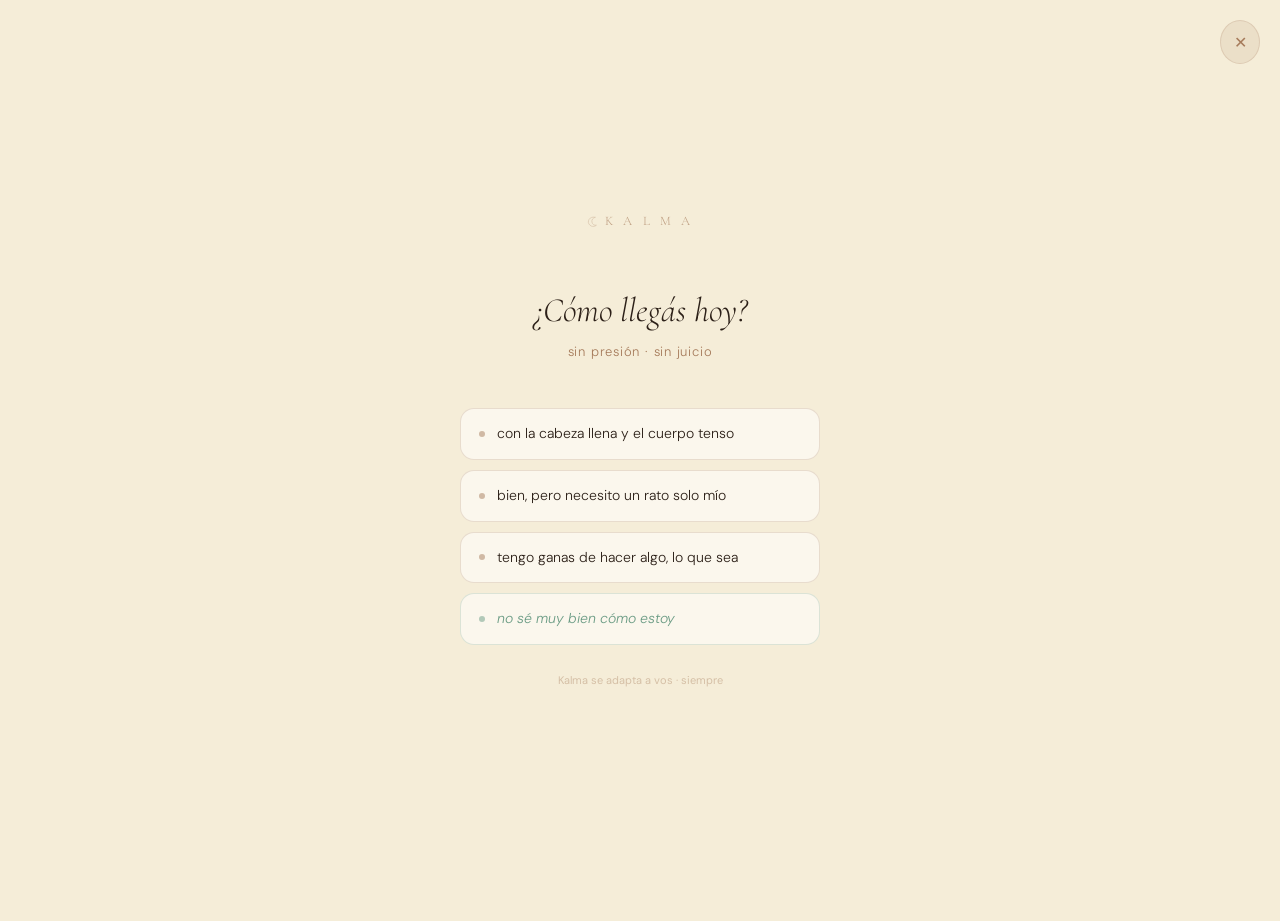
==== commit 7c570c44: "Add files via upload" ====
--- a/index.html
+++ b/index.html
@@ -3928,12 +3928,12 @@
         <div class="ob-welcome-name" id="ob-welcome-name">Hola, !</div>
         <p class="ob-welcome-msg" id="ob-welcome-msg">KALMA está lista para vos. Todo lo que necesitás en un solo lugar, a tu ritmo.</p>
         <div class="ob-features-preview">
-          <span class="ob-feat-chip">📝 Notas</span>
-          <span class="ob-feat-chip">🍳 Recetario</span>
-          <span class="ob-feat-chip">🌱 Hábitos</span>
-          <span class="ob-feat-chip">🫁 5 min para mí</span>
-          <span class="ob-feat-chip">🤖 IA KALMA</span>
-          <span class="ob-feat-chip">🎵 Música</span>
+          <span class="ob-feat-chip">Un ratito para vos</span>
+          <span class="ob-feat-chip">Algo rico sin pensar mucho</span>
+          <span class="ob-feat-chip">Ordenar para respirar</span>
+          <span class="ob-feat-chip">Bajar el ruido</span>
+          <span class="ob-feat-chip">Lo que necesitás hoy</span>
+          <span class="ob-feat-chip">A tu ritmo, siempre</span>
         </div>
         <button class="ob-btn" onclick="finishOnboarding()">Entrar a KALMA ✨</button>
       </div>
@@ -3991,6 +3991,50 @@
     <!-- acciones secundarias (2, más chicas) -->
     <div id="hoy-secundarias" style="display:flex;flex-direction:column;gap:10px;margin-bottom:clamp(28px,6vw,40px);"></div>
 
+    <!-- explorar — extensión natural, no menú -->
+    <div class="hoy-explorar">
+      <div class="hoy-explorar-titulo">¿Querés explorar algo más?</div>
+      <div class="hoy-explorar-cards">
+
+        <button class="hoy-exp-card" onclick="showPanel('recetario')">
+          <div class="hoy-exp-ico" style="background:rgba(166,123,91,.12)">🍳</div>
+          <div class="hoy-exp-info">
+            <div class="hoy-exp-name">Recetario</div>
+            <div class="hoy-exp-desc">Comidas reales para el día que tenés hoy.</div>
+          </div>
+          <div class="hoy-exp-arrow">›</div>
+        </button>
+
+        <button class="hoy-exp-card" onclick="showPanel('biblioteca')">
+          <div class="hoy-exp-ico" style="background:rgba(106,155,132,.12)">📚</div>
+          <div class="hoy-exp-info">
+            <div class="hoy-exp-name">Biblioteca Kalma</div>
+            <div class="hoy-exp-desc">Un espacio para volver cuando necesitás una idea, una guía o un respiro.</div>
+          </div>
+          <div class="hoy-exp-arrow">›</div>
+        </button>
+
+        <button class="hoy-exp-card" onclick="showPanel('salud')">
+          <div class="hoy-exp-ico" style="background:rgba(200,168,120,.12)">🌸</div>
+          <div class="hoy-exp-info">
+            <div class="hoy-exp-name">Tu salud</div>
+            <div class="hoy-exp-desc">Tu ciclo, tu salud y tu cuerpo.</div>
+          </div>
+          <div class="hoy-exp-arrow">›</div>
+        </button>
+
+        <button class="hoy-exp-card" onclick="abrirBloc()">
+          <div class="hoy-exp-ico" style="background:rgba(166,123,91,.08)">📝</div>
+          <div class="hoy-exp-info">
+            <div class="hoy-exp-name">Notas</div>
+            <div class="hoy-exp-desc">Escribir también es cuidarse.</div>
+          </div>
+          <div class="hoy-exp-arrow">›</div>
+        </button>
+
+      </div>
+    </div>
+
     <!-- acceso discreto a todo -->
     <button class="hoy-ver-todo" onclick="kalmaVerTodo()">Ver todo en KALMA</button>
 
@@ -4025,6 +4069,51 @@
   letter-spacing:.04em;transition:color .2s;margin-top:8px;
 }
 .hoy-ver-todo:active{color:var(--accent);}
+
+/* ── explorar — extensión natural del panel hoy ── */
+.hoy-explorar{
+  margin-top:clamp(36px,8vw,52px);
+  padding-top:clamp(28px,6vw,40px);
+  border-top:.5px solid rgba(166,123,91,.15);
+}
+.hoy-explorar-titulo{
+  font-family:'Cormorant Garamond',serif;
+  font-style:italic;font-weight:300;
+  font-size:clamp(15px,4vw,18px);
+  color:var(--accent);opacity:.7;
+  margin-bottom:clamp(14px,3vw,20px);
+  letter-spacing:.01em;
+}
+.hoy-explorar-cards{display:flex;flex-direction:column;gap:10px;}
+.hoy-exp-card{
+  background:rgba(255,255,255,.45);
+  border:.5px solid rgba(166,123,91,.16);
+  border-radius:14px;
+  padding:clamp(13px,3vw,16px) clamp(14px,3.5vw,18px);
+  display:flex;align-items:center;gap:14px;
+  cursor:pointer;width:100%;text-align:left;
+  touch-action:manipulation;-webkit-tap-highlight-color:transparent;
+  transition:background .18s;
+}
+.hoy-exp-card:active{background:rgba(255,255,255,.85);}
+.hoy-exp-ico{
+  width:38px;height:38px;border-radius:11px;
+  display:flex;align-items:center;justify-content:center;
+  flex-shrink:0;font-size:18px;
+}
+.hoy-exp-info{flex:1;min-width:0;}
+.hoy-exp-name{
+  font-size:clamp(13px,3.2vw,14px);color:var(--text);
+  font-weight:400;margin-bottom:2px;
+}
+.hoy-exp-desc{
+  font-size:clamp(11px,2.8vw,12px);color:var(--accent);
+  font-weight:300;opacity:.75;line-height:1.45;
+}
+.hoy-exp-arrow{
+  font-size:16px;color:rgba(166,123,91,.28);
+  margin-left:auto;flex-shrink:0;
+}
 
 </style>
 
@@ -6480,7 +6569,7 @@
     {icon:'💧',name:'Vaso de agua',desc:'Con limón si tenés. Hidratarte cambia todo.',time:'1 min'},
     {icon:'📝',name:'Una palabra que te defina hoy',desc:'Escribila en tu bloc. Solo una.',time:'2 min'},
   ]},
-  '5_energia_cuerpo': {badge:'⚡ Express Activa',title:'Movimiento instantáneo',desc:'Full body sin equipo en 5 minutos exactos.',steps:[
+  '5_energia_cuerpo': {badge:'⚡ Express Activa',title:'Un poco de movimiento',desc:'Algo de movimiento cuando tenés un ratito.',steps:[
     {icon:'🏃‍♀️',name:'10 sentadillas',desc:'Pies al ancho de cadera, espalda recta.',time:'1 min'},
     {icon:'💪',name:'10 flexiones de rodillas',desc:'A tu ritmo, enfocándote en la forma.',time:'1.5 min'},
     {icon:'🦵',name:'Jumping jacks x 30 seg',desc:'Activás la circulación y el humor.',time:'30 seg'},
@@ -6503,14 +6592,14 @@
     {icon:'📔',name:'Journaling libre',desc:'Escribí sin pensar: ¿qué te pesa hoy? No hay respuesta incorrecta.',time:'7 min'},
     {icon:'🌿',name:'Té o infusión',desc:'Preparártelo es el ritual. Tomarlo es la recompensa.',time:'3 min'},
   ]},
-  '15_energia_cuerpo': {badge:'🔥 Express Fitness',title:'Circuito de 15 minutos',desc:'3 rondas, sin equipo, resultado garantizado.',steps:[
+  '15_energia_cuerpo': {badge:'🔥 Hoy toca moverse',title:'15 minutos para el cuerpo',desc:'15 minutos para el cuerpo, cuando tenés resto.',steps:[
     {icon:'🤸',name:'Calentamiento dinámico',desc:'Círculos de hombros, cadera, rodillas. 2 min.',time:'2 min'},
-    {icon:'🏋️‍♀️',name:'Ronda 1 · Fuerza',desc:'10 sentadillas, 10 flexiones, 15 abdominales. Sin descanso.',time:'4 min'},
+    {icon:'🏋️‍♀️',name:'Ronda 1 · Fuerza',desc:'10 sentadillas, 10 flexiones, 15 abdominales. A tu ritmo.',time:'4 min'},
     {icon:'⚡',name:'Ronda 2 · Cardio',desc:'20 jumping jacks, 10 mountain climbers, 10 burpees.',time:'4 min'},
     {icon:'💪',name:'Ronda 3 · Resistencia',desc:'Plancha 45 seg, sentadilla isométrica 30 seg, glúteos en 4 apoyos.',time:'3 min'},
     {icon:'🧘',name:'Estiramiento final',desc:'Cuádriceps, isquiotibiales, espalda. Importante no saltear.',time:'2 min'},
   ]},
-  '30_estres_mente': {badge:'🧠 Deep Reset',title:'Rutina antiéstres de 30 min',desc:'Para cuando el ruido mental no para.',steps:[
+  '30_estres_mente': {badge:'🧘 Bajar el ruido',title:'Rutina antiéstres de 30 min',desc:'Para cuando el ruido mental no para.',steps:[
     {icon:'🚶‍♀️',name:'Caminata sin teléfono',desc:'15 minutos al aire libre o en casa. Sin música, sin podcast. Solo vos.',time:'15 min'},
     {icon:'📖',name:'Lectura placentera',desc:'Algo que te guste, no "que debés". Cualquier formato.',time:'10 min'},
     {icon:'🌸',name:'Skincare completo',desc:'Como ritual, no como obligación. Cada producto es un acto de amor.',time:'5 min'},
@@ -6533,7 +6622,7 @@
     {icon:'🤸',name:'10 saltos de alegría',desc:'Jumping jacks o simplemente saltar en el lugar.',time:'1 min'},
     {icon:'🧘',name:'Postura del guerrero',desc:'Un minuto por lado. La energía positiva se vuelve fuerza.',time:'2 min'},
   ]},
-  '5_feliz_mente': {badge:'✨ Gratitud Express',title:'Amplificá tu bienestar',desc:'Cuando te sentís bien, unos minutos de gratitud lo multiplican.',steps:[
+  '5_feliz_mente': {badge:'✨ Gratitud Express',title:'Un ratito para vos',desc:'Cuando te sentís bien, unos minutos de gratitud lo multiplican.',steps:[
     {icon:'📝',name:'3 cosas hermosas de hoy',desc:'Escribilas. Lo que te hizo sonreír, aunque sea pequeño.',time:'2 min'},
     {icon:'🌬️',name:'Respiración energizante',desc:'5 inhalaciones profundas, exhalando con una sonrisa.',time:'1 min'},
     {icon:'💌',name:'Mensaje a alguien especial',desc:'Una persona que quieras. Un mensaje corto. Sembrás alegría.',time:'2 min'},
@@ -6543,12 +6632,12 @@
     {icon:'✨',name:'Serum vitamina C',desc:'3 gotas, masajeás hacia arriba con los dedos tibios.',time:'2 min'},
     {icon:'🌟',name:'Hidratante y fijador',desc:'El toque final que transforma cualquier look.',time:'2 min'},
   ]},
-  '15_feliz_cuerpo': {badge:'💃 Cardio Feliz',title:'Energía que baila',desc:'Tenés 15 minutos y energía de sobra. A disfrutarlos.',steps:[
+  '15_feliz_cuerpo': {badge:'💃 Cardio Feliz',title:'Mover el cuerpo con alegría',desc:'Tenés 15 minutos y energía de sobra. A disfrutarlos.',steps:[
     {icon:'🎵',name:'Calentamiento bailado',desc:'Pones una playlist que te encante. 5 minutos de movimiento libre.',time:'5 min'},
     {icon:'🏃‍♀️',name:'Cardio divertido',desc:'20 jumping jacks, 10 mountain climbers, 10 sentadillas. 2 rondas.',time:'7 min'},
     {icon:'🧘',name:'Cierre con gratitud',desc:'Estiramiento final respirando profundo y sonriendo.',time:'3 min'},
   ]},
-  '15_feliz_mente': {badge:'🌟 Amplitud Mental',title:'Mente brillante',desc:'La alegría expande tu perspectiva. Aprovechala.',steps:[
+  '15_feliz_mente': {badge:'🌟 Un rato para la cabeza',title:'Un rato tranquila con tus pensamientos',desc:'Un ratito tranquila con lo que te gusta pensar.',steps:[
     {icon:'📖',name:'Lectura inspiradora',desc:'10 páginas de algo que te encante, sin apuros.',time:'10 min'},
     {icon:'💭',name:'Visualización positiva',desc:'Cerras los ojos y te imaginás 3 cosas que querés lograr.',time:'3 min'},
     {icon:'📝',name:'Una meta concreta',desc:'La escribís. Con fecha. Hoy es un buen día para comprometerte.',time:'2 min'},
@@ -6558,17 +6647,17 @@
     {icon:'💆',name:'Masaje facial',desc:'Con tu serum favorito, movimientos hacia arriba y afuera.',time:'5 min'},
     {icon:'🌟',name:'Mascarilla hidratante',desc:'La dejás actuar mientras respirás y disfrutás el momento.',time:'6 min'},
   ]},
-  '15_feliz_orden': {badge:'✅ Productividad Alegre',title:'Organización con energía',desc:'Cuando estás bien, es el mejor momento para ordenar tu mundo.',steps:[
-    {icon:'🎯',name:'3 objetivos del día',desc:'Los escribís. Los priorizás. Los que hoy SÍ vas a hacer.',time:'5 min'},
-    {icon:'📧',name:'Inbox a cero',desc:'Respondés lo urgente, archivás el resto.',time:'5 min'},
+  '15_feliz_orden': {badge:'✅ Ordenar con calma',title:'Organización con energía',desc:'Cuando estás bien, ordenar un poco se siente fácil.',steps:[
+    {icon:'🎯',name:'Una o dos cosas para hoy',desc:'Las escribís. Solo las que hoy tiene sentido hacer.',time:'5 min'},
+    {icon:'📧',name:'Los mails urgentes',desc:'Respondés lo urgente, el resto puede esperar.',time:'5 min'},
     {icon:'✨',name:'Un espacio ordenado',desc:'Tu escritorio, tu cartera, o tu mesita de luz. Un lugar que brille.',time:'5 min'},
   ]},
-  '30_feliz_cuerpo': {badge:'🔥 Workout de Alegría',title:'30 minutos de pura energía',desc:'Tenés tiempo, tenés energía. Es el momento perfecto para moverte.',steps:[
+  '30_feliz_cuerpo': {badge:'🔥 Workout de Alegría',title:'30 minutos moviéndote',desc:'Cuando tenés tiempo y energía, mover el cuerpo se siente bien.',steps:[
     {icon:'🤸',name:'Calentamiento completo',desc:'5 min de movilidad articular y cardio suave.',time:'5 min'},
     {icon:'💪',name:'Circuito de fuerza',desc:'3 rondas: 15 sentadillas, 12 flexiones, 20 abdominales.',time:'15 min'},
     {icon:'🧘',name:'Yoga suave + estiramientos',desc:'Postura del perro boca abajo, triángulo, paloma. Con calma.',time:'10 min'},
   ]},
-  '30_feliz_mente': {badge:'🌟 Expansión Mental',title:'Tiempo para crecer',desc:'La alegría es combustible para aprender y crear.',steps:[
+  '30_feliz_mente': {badge:'🌟 Expansión Mental',title:'Un rato para aprender algo',desc:'Cuando estás bien, aprender algo que te gusta se disfruta más.',steps:[
     {icon:'📚',name:'Lectura o podcast',desc:'20 min de algo que te nutra y te inspire.',time:'20 min'},
     {icon:'✍️',name:'Journaling creativo',desc:'¿Qué soñás para los próximos 3 meses? Escribilo libre.',time:'7 min'},
     {icon:'🎨',name:'Un pequeño proyecto creativo',desc:'Dibujo, playlist nueva, foto artística. Lo que te salga.',time:'3 min'},
@@ -6579,18 +6668,18 @@
     {icon:'🌸',name:'Skincare completo',desc:'Tónico, serum, contorno de ojos, hidratante, fijador.',time:'10 min'},
     {icon:'🧴',name:'Hidratación corporal',desc:'Crema o aceite en piernas y brazos. Massage incluido.',time:'5 min'},
   ]},
-  '30_feliz_orden': {badge:'🌈 Organización Total',title:'La hora de ponerte al día',desc:'Con energía y alegría, organizar se vuelve un placer.',steps:[
+  '30_feliz_orden': {badge:'🌼 Hoy puedo ordenar',title:'La hora de ponerte al día',desc:'Si hoy tenés ganas, es un buen momento para avanzar con algo.',steps:[
     {icon:'📋',name:'Planificación semanal',desc:'Objetivos, compromisos y al menos una cosa solo para vos.',time:'10 min'},
     {icon:'🗑️',name:'Limpieza rápida',desc:'Un cajón, una parte del armario, el escritorio. Lo que esté pendiente.',time:'10 min'},
     {icon:'📲',name:'Organización digital',desc:'Fotos, notas, apps. Un espacio digital ordenado libera la mente.',time:'10 min'},
   ]},
-  '60_feliz_cuerpo': {badge:'🏆 Entrenamiento Completo',title:'Una hora de puro movimiento',desc:'¡Tenés 1 hora y energía! Es el mejor momento para entrenar de verdad.',steps:[
+  '60_feliz_cuerpo': {badge:'🏆 Un rato para vos y tu cuerpo',title:'Una hora moviéndote a tu ritmo',desc:'Una hora entera para vos y tu cuerpo.',steps:[
     {icon:'🤸',name:'Calentamiento dinámico',desc:'Movilidad completa, articulaciones, cardio suave. 10 minutos.',time:'10 min'},
     {icon:'💪',name:'Bloque de fuerza',desc:'4 rondas: sentadillas, peso muerto rumano, estocadas, flexiones.',time:'20 min'},
     {icon:'⚡',name:'Bloque de cardio',desc:'Tabata: 20 seg de trabajo, 10 de descanso. 8 ejercicios.',time:'15 min'},
     {icon:'🧘',name:'Yoga y estiramientos',desc:'15 min de posturas de recuperación. Te lo merecés.',time:'15 min'},
   ]},
-  '60_feliz_mente': {badge:'🌟 Día de Expansión',title:'Una hora para crecer',desc:'La alegría amplifica todo lo que aprendés. Aprovechalo.',steps:[
+  '60_feliz_mente': {badge:'🌟 Leer y crear',title:'Una hora para la cabeza',desc:'Un buen momento para dedicarte un rato a algo que te interese.',steps:[
     {icon:'📚',name:'Lectura o curso',desc:'30 min de algo que te inspire, nutra o desafíe.',time:'30 min'},
     {icon:'✍️',name:'Journaling profundo',desc:'¿Dónde querés estar en 1 año? Escribilo con detalle.',time:'15 min'},
     {icon:'🎨',name:'Proyecto creativo personal',desc:'Música, arte, escritura, manualidades. Lo que te haga fluir.',time:'15 min'},
@@ -6601,7 +6690,7 @@
     {icon:'💆',name:'Mascarilla + masaje facial',desc:'15 min con la mascarilla. Masajeás con rodillo o con los dedos.',time:'15 min'},
     {icon:'🧴',name:'Skincare completo + hidratación',desc:'Todos los pasos faciales + crema o aceite en el cuerpo.',time:'15 min'},
   ]},
-  '60_feliz_orden': {badge:'🌈 Reset Completo',title:'La hora de transformar tu espacio',desc:'Con tiempo y energía, un reset que dura toda la semana.',steps:[
+  '60_feliz_orden': {badge:'🌈 Tiempo para acomodarte',title:'Una hora para poner un poco de orden',desc:'Con tiempo y energía, podés adelantar cosas sin apuro.',steps:[
     {icon:'🗂️',name:'Organización profunda',desc:'Un espacio que necesite orden: armario, cocina, escritorio.',time:'20 min'},
     {icon:'📋',name:'Planificación semanal detallada',desc:'Metas, compromisos, espacios de tiempo para vos.',time:'15 min'},
     {icon:'🛒',name:'Lista de compras inteligente',desc:'Despensa, semana de menú, lo que necesitás tener en casa.',time:'10 min'},
@@ -6622,12 +6711,12 @@
   '5_cansada_orden': {badge:'📝 Mínimo Vital',title:'Una sola cosa',desc:'Cuando estás cansada, solo un pequeño paso hacia adelante.',steps:[
     {icon:'📝',name:'Una tarea pendiente',desc:'Solo una. La más urgente. La anotás en papel.',time:'1 min'},
     {icon:'🗑️',name:'Un objeto fuera de lugar',desc:'Lo ponés donde va. Solo uno.',time:'1 min'},
-    {icon:'🌸',name:'Autocompasión',desc:'Te recordás que no tenés que hacerlo todo hoy.',time:'3 min'},
+    {icon:'🌸',name:'Recordarte que está bien',desc:'No tenés que hacerlo todo hoy. Esto alcanza.',time:'3 min'},
   ]},
-  '5_energia_mente': {badge:'⚡ Foco Mental',title:'Activa tu mente al máximo',desc:'Con energía tu mente puede volar. Dale un objetivo.',steps:[
+  '5_energia_mente': {badge:'⚡ Activar la cabeza',title:'Activar la cabeza un rato',desc:'Con energía tu mente puede volar. Dale un objetivo.',steps:[
     {icon:'🎯',name:'Un objetivo claro',desc:'¿Qué querés lograr en las próximas 2 horas? Lo escribís.',time:'1 min'},
     {icon:'📵',name:'Silencio activo',desc:'Teléfono boca abajo, 3 respiraciones profundas.',time:'1 min'},
-    {icon:'⚡',name:'Sprint de 3 minutos',desc:'La tarea más importante de tu lista, a full velocidad.',time:'3 min'},
+    {icon:'⚡',name:'Una tarea, ahora',desc:'La más importante de tu lista. Solo esa, nada más.',time:'3 min'},
   ]},
   '5_energia_piel': {badge:'✨ Glow Exprés',title:'Brilla en 5 minutos',desc:'Tu energía se nota en la piel. Amplifícala.',steps:[
     {icon:'💦',name:'Spray refrescante',desc:'Agua termal o spray hidratante. Te refresca y activa.',time:'1 min'},
@@ -6699,7 +6788,7 @@
     {icon:'🌊',name:'Cierre con hidratante',desc:'Textura cremosa, movimientos lentos y hacia arriba.',time:'4 min'},
   ]},
   '15_estres_orden': {badge:'🌿 Un Solo Paso',title:'Solo una cosa, bien hecha',desc:'Cuando todo se acumula, la clave es un solo paso.',steps:[
-    {icon:'📝',name:'Brain dump completo',desc:'Todo lo que tenés en la cabeza, a papel. 5 minutos sin parar.',time:'5 min'},
+    {icon:'📝',name:'Lo que tenés en la cabeza, al papel',desc:'Todo lo que ronda, sin orden ni filtro. 5 minutos para sacarlo de ahí.',time:'5 min'},
     {icon:'🔴',name:'Solo una cosa urgente',desc:'De todo lo que anotaste, cuál es la más urgente. Solo esa.',time:'2 min'},
     {icon:'⏱️',name:'10 minutos de acción',desc:'Solo esa tarea. Timer en 10 min. Al terminar, cerrás.',time:'8 min'},
   ]},
@@ -6737,7 +6826,7 @@
     {icon:'✍️',name:'Síntesis propia',desc:'¿Qué aprendiste? ¿Cómo lo usás? Lo escribís en tus palabras.',time:'7 min'},
     {icon:'🎯',name:'Una acción concreta',desc:'Algo que vas a aplicar esta semana. Lo ponés en tu agenda.',time:'3 min'},
   ]},
-  '30_energia_orden': {badge:'🚀 Productividad Total',title:'Media hora de máxima eficiencia',desc:'Con energía y tiempo, podés resetear la semana entera.',steps:[
+  '30_energia_orden': {badge:'🌈 Tenés resto hoy',title:'Media hora para avanzar tranquila',desc:'Con un rato y algo de energía, podés dejar la semana un poco más ordenada.',steps:[
     {icon:'📋',name:'Revisión y planificación',desc:'¿Qué pendientes tenés? Los organizás por urgencia e importancia.',time:'10 min'},
     {icon:'📧',name:'Comunicaciones al día',desc:'Emails, mensajes, respuestas pendientes. Limpiás el backlog.',time:'10 min'},
     {icon:'🏠',name:'Un espacio físico',desc:'El escritorio, la cocina, el placard. Lo que más necesite.',time:'10 min'},
@@ -6755,7 +6844,7 @@
   ]},
   '30_estres_orden': {badge:'🌊 Calma Organizada',title:'Ordenar para respirar',desc:'Un espacio ordenado calma una mente en caos.',steps:[
     {icon:'🫁',name:'Respira antes',desc:'3 minutos de respiración. Antes de tocar nada.',time:'3 min'},
-    {icon:'📝',name:'Brain dump',desc:'Todo lo que está en tu cabeza, a papel. Sin filtro.',time:'7 min'},
+    {icon:'📝',name:'Lo que está en tu cabeza, al papel',desc:'Sin orden, sin filtro. Solo sacarlo de ahí.',time:'7 min'},
     {icon:'🗂️',name:'Prioridad única del día',desc:'De toda esa lista, ¿cuál es la más importante? Solo esa.',time:'5 min'},
     {icon:'🏠',name:'Un espacio físico',desc:'Solo uno. El que más te molesta ver desordenado.',time:'15 min'},
   ]},
@@ -6766,7 +6855,7 @@
     {icon:'🌸',name:'Shavasana largo',desc:'10 minutos de descanso consciente al final.',time:'10 min'},
   ]},
   '60_cansada_mente': {badge:'🌙 Día de Silencio',title:'Una hora para no hacer nada',desc:'A veces el mejor cuidado es simplemente descansar la mente.',steps:[
-    {icon:'📵',name:'Desconexión total',desc:'Teléfono apagado o en modo avión. Sin excepción.',time:'2 min'},
+    {icon:'📵',name:'Desconexión total',desc:'Teléfono apagado o en modo avión. Si podés, vale la pena.',time:'2 min'},
     {icon:'🛁',name:'Baño largo',desc:'Agua caliente, sin apuros, sin música ni podcast.',time:'20 min'},
     {icon:'📖',name:'Lectura placentera',desc:'Algo que hayas querido leer hace tiempo, sin presión.',time:'25 min'},
     {icon:'🌙',name:'Siesta o descanso',desc:'Si el cuerpo pide dormir, escuchalo. 13 minutos son suficientes.',time:'13 min'},
@@ -6784,13 +6873,13 @@
     {icon:'🌸',name:'Skincare facial completo',desc:'Todos los pasos, sin apuros. Ritualizás cada producto.',time:'10 min'},
   ]},
   // ── Otros combos faltantes ──
-  '60_energia_cuerpo': {badge:'🏆 Full Power',title:'Entrenamiento de una hora',desc:'Máxima energía, máxima dedicación.',steps:[
+  '60_energia_cuerpo': {badge:'🏆 Energía en movimiento',title:'Una hora moviéndote a tu ritmo',desc:'Hoy parece uno de esos días donde podés avanzar un poco más.',steps:[
     {icon:'🤸',name:'Calentamiento completo',desc:'10 min de movilidad articular y activación muscular.',time:'10 min'},
     {icon:'💪',name:'Fuerza funcional',desc:'4 rondas de: sentadillas, peso muerto, estocadas, flexiones.',time:'20 min'},
     {icon:'⚡',name:'Cardio HIIT',desc:'Tabata completo: 8 ejercicios, 20 seg cada uno.',time:'15 min'},
     {icon:'🧘',name:'Vuelta a la calma',desc:'Yoga restaurativo y estiramientos profundos.',time:'15 min'},
   ]},
-  '60_energia_mente': {badge:'🧠 Deep Learning',title:'Una hora para tu mente',desc:'Energía + tiempo = la combinación perfecta para crecer.',steps:[
+  '60_energia_mente': {badge:'📚 Tiempo para aprender algo que te gusta',title:'Una hora para tu mente',desc:'Energía + tiempo = la combinación perfecta para crecer.',steps:[
     {icon:'📚',name:'Aprendizaje activo',desc:'Un curso, un libro técnico, o un podcast de alto valor. Tomás notas.',time:'30 min'},
     {icon:'✍️',name:'Síntesis y aplicación',desc:'¿Qué aprendiste? ¿Cómo lo aplicás a tu vida? Lo escribís.',time:'15 min'},
     {icon:'🎯',name:'Plan de acción',desc:'Una cosa concreta que vas a implementar esta semana.',time:'15 min'},
@@ -6801,10 +6890,10 @@
     {icon:'💆',name:'Skincare completo',desc:'Todos los pasos, con masaje facial de 5 minutos incluido.',time:'15 min'},
     {icon:'🧴',name:'Hidratación total',desc:'Cuerpo, manos y pies. Crema rica, sin saltear ningún punto.',time:'10 min'},
   ]},
-  '60_energia_orden': {badge:'⚡ Sprint de Productividad',title:'La hora más productiva del día',desc:'Cuando tenés energía, ¡úsala para ordenar todo de una vez!',steps:[
-    {icon:'🗂️',name:'Deep clean digital',desc:'Emails, fotos, archivos. Todo organizado y etiquetado.',time:'20 min'},
-    {icon:'📋',name:'Planificación mensual',desc:'Objetivos del mes, compromisos, espacios para vos.',time:'20 min'},
-    {icon:'🏠',name:'Orden físico profundo',desc:'Un espacio que necesita atención real. Sin postergarlo más.',time:'20 min'},
+  '60_energia_orden': {badge:'⚡ Si hoy tenés energía',title:'Una hora con energía',desc:'Si hoy tenés energía, ordenar un poco puede aliviar la semana.',steps:[
+    {icon:'🗂️',name:'Ordenar lo digital',desc:'Emails, fotos, archivos. Lo que más te pese tener pendiente.',time:'20 min'},
+    {icon:'📋',name:'Un vistazo al mes',desc:'Compromisos, cosas pendientes y al menos algo solo para vos.',time:'20 min'},
+    {icon:'🏠',name:'Un espacio que lo necesite',desc:'Uno solo. El que más te pese ver desordenado.',time:'20 min'},
   ]},
   '60_estres_cuerpo': {badge:'💪 Mover Para Soltar',title:'Movimiento que libera',desc:'El estrés acumulado en el cuerpo se libera con movimiento.',steps:[
     {icon:'🚶‍♀️',name:'Caminata lenta sin teléfono',desc:'20 min al aire libre. Respirás, mirás alrededor, nada de pantallas.',time:'20 min'},
@@ -6819,7 +6908,7 @@
     {icon:'🍵',name:'Infusión y nada más',desc:'5 minutos de no hacer absolutamente nada.',time:'5 min'},
   ]},
   '60_estres_orden': {badge:'🌊 Calma Organizada',title:'Orden para calmar la mente',desc:'A veces ordenar el espacio externo ordena el interno.',steps:[
-    {icon:'🫁',name:'Primero: respirar',desc:'5 respiraciones profundas antes de empezar. Sin excepción.',time:'2 min'},
+    {icon:'🫁',name:'Primero: respirar',desc:'5 respiraciones profundas antes de empezar. Solo eso.',time:'2 min'},
     {icon:'🗂️',name:'Una zona a la vez',desc:'Solo una. El escritorio, la mesa, la mesita. No todo.',time:'25 min'},
     {icon:'📋',name:'Lista de pendientes',desc:'Todo lo que está en tu cabeza, a papel. Sale de ahí.',time:'15 min'},
     {icon:'🌸',name:'Ritual de cierre',desc:'Skincare o algo pequeño que te guste. Cierre suave del día.',time:'18 min'},
@@ -7005,17 +7094,13 @@
 
 function kalmaVerTodo() {
   document.body.classList.add('bnav-visible');
-  if(localStorage.getItem('kalma-onboarded')) {
-    var estadoUlt = localStorage.getItem('kalma-checkin-estado');
-    var data = (typeof _DCI_DATA !== 'undefined' && estadoUlt) ? _DCI_DATA[estadoUlt] : null;
-    if(data){
-      if(typeof _dciLlenarCards === 'function')        _dciLlenarCards(data);
-      if(typeof _dciActualizarPanelHoy === 'function') _dciActualizarPanelHoy(data);
-    }
-    showPanel('hoy');
-  } else {
-    showPanel('inicio');
+  var estadoUlt = localStorage.getItem('kalma-checkin-estado');
+  var data = (typeof _DCI_DATA !== 'undefined' && estadoUlt) ? _DCI_DATA[estadoUlt] : null;
+  if(data) {
+    if(typeof _dciLlenarCards === 'function')        _dciLlenarCards(data);
+    if(typeof _dciActualizarPanelHoy === 'function') _dciActualizarPanelHoy(data);
   }
+  showPanel('hoy');
 }
 
 function kalmaInicio() {
@@ -7026,7 +7111,8 @@
 // - Onboarded + menos de 7 check-ins históricos → mostrar overlay (pregunta)
 // - Onboarded + 7+ check-ins → ir directo a panel-hoy con estado de ayer + chip de actualización
 function _dciArrancar() {
-  if(!localStorage.getItem('kalma-onboarded')) return;
+  // ── V1: sin onboarding — el check-in es siempre la primera pantalla ──
+  // (antes requería kalma-onboarded; ahora arranca siempre)
 
   var hoy       = new Date().toDateString();
   var fechaUlt  = localStorage.getItem('kalma-checkin-date');
@@ -7050,7 +7136,7 @@
     return;
   }
 
-  // Resto: mostrar overlay con la pregunta
+  // Primera visita o nuevo día → mostrar "¿Cómo llegás hoy?"
   var el = document.getElementById('daily-checkin-overlay');
   if(el) {
     el.style.display = 'block';
@@ -7197,8 +7283,44 @@
 }
 
 function _dciSorpresa() {
-  var fns = ['openCinco()', 'openEmergency()', "showPanel('rutinas')", "showPanel('biblioteca')", "abrirBloc()"];
-  try { eval(fns[Math.floor(Math.random()*fns.length)]); } catch(e){}
+  // Rutinas suaves y concretas para cuando no se sabe cómo se está.
+  // Nunca emergencia, nunca menú. Una propuesta concreta y cálida.
+  var opciones = [
+    { fn: 'openCinco()',        nombre: '5 minutos de respiración',   hint: 'suave · sin esfuerzo' },
+    { fn: "abrirBloc()",        nombre: 'Escribir sin filtro',         hint: 'sin estructura · sin presión' },
+    { fn: "showPanel('recetario')", nombre: 'Algo rico y simple',      hint: 'sin tener que pensar mucho' },
+    { fn: "toggleMusic()",      nombre: 'Un rato de música',           hint: 'lo que te pida el cuerpo' },
+    { fn: "showPanel('biblioteca')", nombre: 'Leer algo tranquilo',    hint: 'sin prisa · lo que tengas ganas' },
+  ];
+  var elegida = opciones[Math.floor(Math.random() * opciones.length)];
+
+  // Mostrar la propuesta como una card, no ejecutar directamente
+  var cards2 = document.getElementById('dci2-cards');
+  var t2 = document.getElementById('dci2-titulo');
+  var f2 = document.getElementById('dci2-frase');
+  if(t2) t2.textContent = 'Hoy Kalma elige por vos.';
+  if(f2) f2.textContent = 'No tenés que decidir nada. Solo dejate llevar.';
+  if(cards2) {
+    cards2.innerHTML = '';
+    var big = document.createElement('button');
+    big.className = 'dci-card-big';
+    big.setAttribute('onclick', "dciEntrar('" + elegida.fn.replace(/'/g,"\\'") + "');");
+    big.innerHTML = '<div class="dci-card-ico" style="background:rgba(106,155,132,.15)">✨</div>'
+      + '<div style="flex:1"><div class="dci-card-name">' + elegida.nombre + '</div>'
+      + '<div class="dci-card-hint">' + elegida.hint + '</div></div>'
+      + '<div class="dci-card-arrow">›</div>';
+    cards2.appendChild(big);
+
+    // Opción secundaria: ver todo sin presión
+    var sm = document.createElement('button');
+    sm.className = 'dci-card-sm';
+    sm.setAttribute('onclick', "dciEntrar(\"showPanel('calma')\");");
+    sm.innerHTML = '<div class="dci-card-sm-ico" style="background:rgba(166,123,91,.1)">🌿</div>'
+      + '<div style="flex:1"><div class="dci-card-sm-name">Ver todo a mi ritmo</div>'
+      + '<div class="dci-card-sm-hint">sin presión · cuando estés lista</div></div>'
+      + '<div class="dci-card-sm-arrow">›</div>';
+    cards2.appendChild(sm);
+  }
 }
 
 // ─── FEEDBACK FORMSPREE ───────────────────────────────────────────────────
@@ -7225,11 +7347,16 @@
   }).finally(function(){ if(btn){ btn.textContent='Enviar feedback'; btn.disabled=false; } });
 }
 
-// ─── ONBOARDING ───
+// ─── ONBOARDING — DESACTIVADO TEMPORALMENTE (V1 sin fricción) ───
+// El código está intacto. Para reactivar: eliminar la línea classList.add('done') de abajo.
 var obAnswers = {};
 (function(){
-  if(localStorage.getItem('kalma-onboarded')) {
-    document.getElementById('onboarding-overlay').classList.add('done');
+  // Siempre oculto — la app abre directo en el check-in
+  var ob = document.getElementById('onboarding-overlay');
+  if(ob) ob.classList.add('done');
+  // Marcar como onboarded para que el resto del flujo funcione
+  if(!localStorage.getItem('kalma-onboarded')) {
+    localStorage.setItem('kalma-onboarded', '1');
   }
 })();
 function obUpdateDots(step) {
@@ -7268,7 +7395,7 @@
   var msgs = {
     'cuidarme': 'Estás en el lugar indicado. Acá te cuidamos y te acompañamos.',
     'organizar': 'Juntas ordenamos el caos. Tenemos todas las herramientas que necesitás.',
-    'tiempo': 'Aunque sean 5 minutos, son tuyos. Y los aprovechamos al máximo.',
+    'tiempo': 'Aunque sean 5 minutos, son tuyos. Y los aprovechamos bien.',
     'espacio': 'Este es tu espacio. Nadie te apura, nadie te juzga. Bienvenida.'
   };
   var msg = motivos.length ? (msgs[motivos[0]] || msgs['espacio']) : 'KALMA es tuya. Todo lo que necesitás, en un solo lugar.';
@@ -8237,8 +8364,9 @@
 
 // Empujar estado inicial al historial para que la primera vez que se toca "atrás
 // no salga de la app sino que quede en el panel de inicio
+// Estado inicial del historial — siempre hoy (onboarding desactivado en V1)
 (function(){
-  history.replaceState({ panel: localStorage.getItem('kalma-onboarded') ? 'hoy' : 'calma' }, '', '');
+  history.replaceState({ panel: 'hoy' }, '', '');
 })();
 
 // ── SCROLL PROGRESS ────────────────────────────────────────────────────────
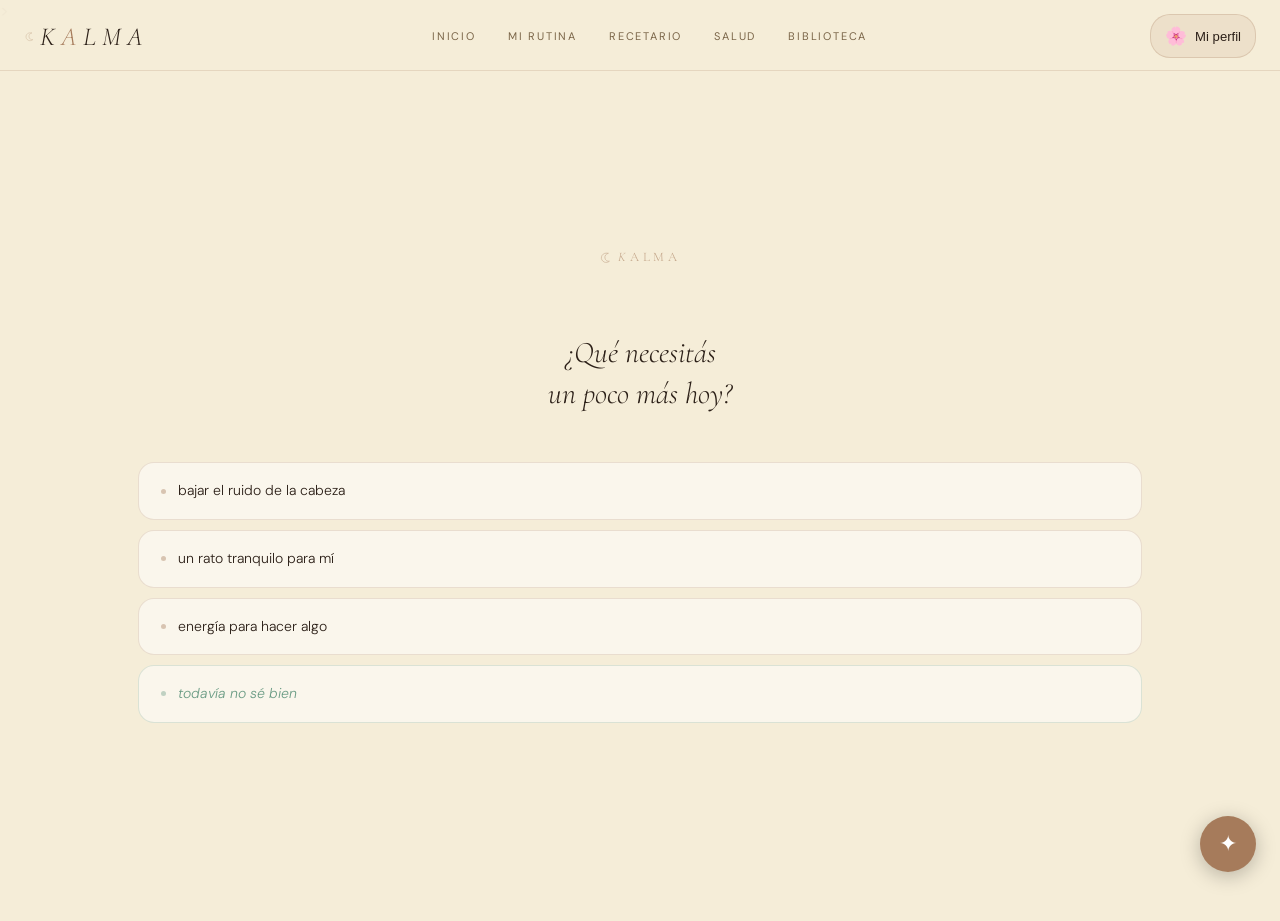
==== commit bc493242: "Add files via upload" ====
--- a/index.html
+++ b/index.html
@@ -397,7 +397,7 @@
   border-top:1px solid var(--border);
   z-index:1000;padding:8px 0 max(8px,env(safe-area-inset-bottom));
 }
-.bottom-nav-items{display:flex;justify-content:space-around;align-items:center;overflow-x:auto;scrollbar-width:none;-webkit-overflow-scrolling:touch;}
+.bottom-nav-items{display:flex;justify-content:space-around;align-items:center;overflow-x:auto;scrollbar-width:none;-webkit-overflow-scrolling:touch;max-width:480px;margin:0 auto;}
 .bottom-nav-items::-webkit-scrollbar{display:none;}
 .bnav-item{
   display:flex;flex-direction:column;align-items:center;gap:3px;
@@ -1252,9 +1252,10 @@
 }
 .toolbox-body{
   padding:16px;
-  overflow-y:scroll;
+  overflow-y:auto;
   -webkit-overflow-scrolling:touch;
   overscroll-behavior:contain;
+  touch-action:pan-y;
   flex:1;
 }
 
@@ -2274,10 +2275,10 @@
    RESPONSIVE BASE
 ════════════════════════════════════════ */
 nav{padding:12px 24px;}
+body.bnav-visible .bottom-nav{display:block;}
+body.bnav-visible{padding-bottom:70px;}
 @media(max-width:768px){
   nav{padding:10px 14px;}
-  body.bnav-visible .bottom-nav{display:block;}
-  body.bnav-visible{padding-bottom:70px;}
   .nav-links{display:none;position:fixed;top:0;left:0;width:100%;height:100vh;
     background:var(--bg);flex-direction:column;align-items:center;justify-content:center;
     gap:32px;z-index:998;font-size:1.2rem;}
@@ -2446,6 +2447,9 @@
   }
 }
 .settings-panel.open{display:block;}
+/* Asegurar que el scroll interno no bloquee el touch en mobile */
+.settings-panel *{-webkit-overflow-scrolling:touch;}
+.settings-section,.settings-row{touch-action:pan-y;}
 .settings-title{
   font-family:'Cormorant Garamond',serif;font-size:1rem;
   color:var(--text);margin-bottom:16px;font-weight:600;
@@ -2819,7 +2823,7 @@
 
 
 /* ── SPEED-DIAL ── */
-.speed-dial{position:fixed;bottom:28px;right:24px;z-index:1200;display:flex;flex-direction:column;align-items:flex-end;gap:10px;}
+.speed-dial{position:fixed;bottom:28px;right:24px;z-index:1200;display:flex;flex-direction:column;align-items:flex-end;gap:10px;pointer-events:none;}
 .sd-trigger{
   width:56px;height:56px;border-radius:50%;
   background:var(--accent);color:#fff;border:none;
@@ -2828,6 +2832,9 @@
   transition:transform .25s,background .2s;
   display:flex;align-items:center;justify-content:center;
   flex-shrink:0;
+  pointer-events:auto;
+  touch-action:manipulation;
+  -webkit-tap-highlight-color:transparent;
 }
 .sd-trigger:hover{transform:scale(1.08);}
 .sd-trigger.open{transform:rotate(45deg);background:var(--text);}
@@ -2843,19 +2850,28 @@
   box-shadow:0 2px 12px rgba(0,0,0,.15);
   font-size:.82rem;color:var(--text);
   transition:transform .15s,background .15s;white-space:nowrap;
+  touch-action:manipulation;
+  -webkit-tap-highlight-color:transparent;
 }
 .sd-item:hover{transform:translateX(-4px);background:var(--bg2);}
 .sd-item-danger{color:#c084e0;border-color:rgba(192,132,224,.3);background:rgba(160,80,200,.06);}
 .sd-icon{font-size:1.1rem;line-height:1;}
 .sd-label{font-weight:500;letter-spacing:.02em;}
-.sd-backdrop{display:none;position:fixed;inset:0;z-index:1199;background:transparent;}
-.sd-backdrop.open{display:block;}
+.sd-backdrop{display:none;position:fixed;inset:0;z-index:1199;background:transparent;pointer-events:none;}
+.sd-backdrop.open{display:block;pointer-events:auto;}
 
 /* Mobile: bottom nav takes space — raise dial */
 @media(max-width:768px){
-  .speed-dial{bottom:16px;right:16px;}
+  .speed-dial{
+    bottom: max(80px, calc(70px + env(safe-area-inset-bottom, 0px)));
+    right: max(16px, env(safe-area-inset-right, 16px));
+  }
   .sd-trigger{width:52px;height:52px;font-size:20px;touch-action:manipulation;}
   .sd-items{align-items:flex-end;}
+}
+/* Sin bottom-nav visible: dial más abajo */
+body:not(.bnav-visible) .speed-dial{
+  bottom: max(28px, env(safe-area-inset-bottom, 28px)) !important;
 }
 
 
@@ -3473,8 +3489,9 @@
 </script>
 
 <!-- ── GOOGLE ANALYTICS ── -->
-<script async src="https://www.googletagmanager.com/gtag/js?id=G-XXXXXXXXXX"></script>
-<script>window.dataLayer=window.dataLayer||[];function gtag(){dataLayer.push(arguments);}gtag('js',new Date());gtag('config','G-XXXXXXXXXX');</script>
+<!-- Google Analytics 4 — KALMA -->
+<script async src="https://www.googletagmanager.com/gtag/js?id=G-1EHDQ90GFC"></script>
+<script>window.dataLayer=window.dataLayer||[];function gtag(){dataLayer.push(arguments);}gtag('js',new Date());gtag('config','G-1EHDQ90GFC');</script>
 
 <style>
 /* ── panel-hoy cards ── */
@@ -3823,125 +3840,7 @@
 </div>
 
 <!-- ═══ DAILY CHECK-IN ═══ -->
-<div id="daily-checkin-overlay" style="display:none;position:fixed;inset:0;background:var(--bg,#F5EDD8);z-index:9998;overflow-y:auto;font-family:'DM Sans',sans-serif;">
-
-  <!-- ── P1: pregunta inicial ── -->
-  <div id="dci-p1" style="min-height:100dvh;display:flex;flex-direction:column;align-items:center;justify-content:center;padding:clamp(24px,5vw,48px) clamp(20px,5vw,40px);max-width:440px;margin:0 auto;">
-    <button onclick="_dciCerrar()" style="position:fixed;top:max(20px,env(safe-area-inset-top,20px));right:20px;background:rgba(166,123,91,.12);border:1px solid rgba(166,123,91,.2);color:var(--accent,#A67B5B);border-radius:50%;width:40px;height:40px;display:flex;align-items:center;justify-content:center;font-size:16px;cursor:pointer;z-index:10000;touch-action:manipulation;-webkit-tap-highlight-color:transparent;" aria-label="Cerrar">✕</button>
-    <div style="display:flex;align-items:center;gap:6px;justify-content:center;font-family:'Cormorant Garamond',serif;font-size:13px;font-weight:300;letter-spacing:.28em;color:var(--accent,#A67B5B);text-transform:uppercase;margin-bottom:clamp(36px,8vw,60px);opacity:.7;"><svg class="kalma-luna" aria-hidden="true"><use href="#kalma-luna"/></svg>K A L M A</div>
-    <div style="font-family:'Cormorant Garamond',serif;font-size:clamp(26px,6.5vw,34px);font-weight:300;font-style:italic;color:var(--text,#2C2018);line-height:1.3;margin-bottom:10px;text-align:center;">¿Cómo llegás hoy?</div>
-    <div style="font-size:13px;color:var(--accent,#A67B5B);font-weight:300;letter-spacing:.06em;margin-bottom:clamp(32px,7vw,48px);text-align:center;">sin presión · sin juicio</div>
-    <div style="display:flex;flex-direction:column;gap:10px;width:100%;">
-      <button onclick="dciElegir('llena')"   class="dci-btn"><span class="dci-dot"></span><span>con la cabeza llena y el cuerpo tenso</span></button>
-      <button onclick="dciElegir('bien')"    class="dci-btn"><span class="dci-dot"></span><span>bien, pero necesito un rato solo mío</span></button>
-      <button onclick="dciElegir('energia')" class="dci-btn"><span class="dci-dot"></span><span>tengo ganas de hacer algo, lo que sea</span></button>
-      <button onclick="dciElegir('nose')"    class="dci-btn" style="border-color:rgba(106,155,132,.22)!important"><span class="dci-dot" style="background:#6A9B84!important"></span><span style="color:#6A9B84!important;font-style:italic;">no sé muy bien cómo estoy</span></button>
-    </div>
-    <div style="font-size:11px;color:rgba(166,123,91,.4);margin-top:clamp(20px,5vw,28px);">Kalma se adapta a vos · siempre</div>
-  </div>
-
-  <!-- ── P2: cards curadas según estado ── -->
-  <div id="dci-p2" style="display:none;min-height:100dvh;flex-direction:column;align-items:center;justify-content:center;padding:clamp(24px,5vw,48px) clamp(20px,5vw,40px);max-width:440px;margin:0 auto;opacity:0;">
-    <div style="display:flex;align-items:center;gap:6px;justify-content:center;font-family:'Cormorant Garamond',serif;font-size:13px;font-weight:300;letter-spacing:.28em;color:var(--accent,#A67B5B);text-transform:uppercase;margin-bottom:clamp(28px,6vw,44px);opacity:.7;"><svg class="kalma-luna kalma-luna-sm" aria-hidden="true"><use href="#kalma-luna"/></svg>K A L M A</div>
-    <div id="dci2-titulo" style="font-family:'Cormorant Garamond',serif;font-size:clamp(22px,5.5vw,30px);font-weight:300;font-style:italic;color:var(--text,#2C2018);line-height:1.35;margin-bottom:8px;text-align:center;"></div>
-    <div id="dci2-frase"  style="font-size:clamp(12px,3vw,13px);color:var(--accent,#A67B5B);font-weight:300;letter-spacing:.04em;margin-bottom:clamp(28px,6vw,40px);text-align:center;line-height:1.6;max-width:320px;"></div>
-    <div id="dci2-cards"  style="display:flex;flex-direction:column;gap:10px;width:100%;"></div>
-    <button onclick="dciEntrar()" class="dci-btn" style="margin-top:clamp(20px,5vw,28px);justify-content:center;font-size:12px;opacity:.6;border-color:transparent;background:transparent;">Ver todo en KALMA →</button>
-  </div>
-
-</div>
-
-<style>
-.dci-btn{background:rgba(255,255,255,.55);border:.5px solid rgba(166,123,91,.22);border-radius:14px;padding:clamp(12px,3vw,15px) 18px;display:flex;align-items:center;gap:12px;cursor:pointer;touch-action:manipulation;font-family:'DM Sans',sans-serif;font-size:clamp(13px,3.5vw,14px);color:var(--text,#2C2018);font-weight:300;line-height:1.4;text-align:left;transition:background .2s;width:100%;}
-.dci-btn:active{background:rgba(255,255,255,.9);}
-.dci-dot{width:6px;height:6px;border-radius:50%;background:var(--accent,#A67B5B);flex-shrink:0;opacity:.5;}
-
-/* cards p2 */
-.dci-card-big{background:rgba(255,255,255,.65);border:.5px solid rgba(166,123,91,.2);border-radius:18px;padding:clamp(16px,4vw,20px) clamp(16px,4vw,20px);cursor:pointer;transition:background .15s;display:flex;align-items:center;gap:16px;touch-action:manipulation;text-align:left;width:100%;}
-.dci-card-big:active{background:rgba(255,255,255,.92);}
-.dci-card-ico{width:44px;height:44px;border-radius:12px;display:flex;align-items:center;justify-content:center;flex-shrink:0;font-size:20px;}
-.dci-card-name{font-size:clamp(14px,3.5vw,15px);color:var(--text,#2C2018);font-weight:400;margin-bottom:3px;}
-.dci-card-hint{font-size:11px;color:var(--accent,#A67B5B);font-weight:300;opacity:.8;}
-.dci-card-arrow{font-size:18px;color:rgba(166,123,91,.3);margin-left:auto;flex-shrink:0;}
-
-.dci-card-sm{background:rgba(255,255,255,.5);border:.5px solid rgba(166,123,91,.16);border-radius:14px;padding:clamp(11px,3vw,13px) 15px;cursor:pointer;transition:background .15s;display:flex;align-items:center;gap:12px;touch-action:manipulation;text-align:left;width:100%;}
-.dci-card-sm:active{background:rgba(255,255,255,.88);}
-.dci-card-sm-ico{width:30px;height:30px;border-radius:8px;display:flex;align-items:center;justify-content:center;flex-shrink:0;font-size:14px;}
-.dci-card-sm-name{font-size:clamp(13px,3.2vw,14px);color:var(--text,#2C2018);font-weight:300;}
-.dci-card-sm-hint{font-size:11px;color:var(--accent,#A67B5B);opacity:.65;}
-.dci-card-sm-arrow{font-size:13px;color:rgba(166,123,91,.3);margin-left:auto;}
-</style>
-
 <!-- ═══ ONBOARDING ═══ -->
-<div class="onboarding-overlay" id="onboarding-overlay" role="dialog" aria-modal="true" aria-label="Bienvenida a KALMA">
-  <button onclick="document.getElementById('onboarding-overlay').classList.add('done')" style="position:fixed;top:max(16px,env(safe-area-inset-top,16px));right:16px;background:none;border:none;color:var(--text2,#8C6E55);font-size:.78rem;cursor:pointer;z-index:5010;padding:8px 12px;touch-action:manipulation;-webkit-tap-highlight-color:transparent;font-family:'DM Sans',sans-serif;opacity:.6;" aria-label="Saltar introducción">Saltar</button>
-  <div class="onboarding-card">
-    <div class="onboarding-logo"><em style="font-style:italic;">K</em>ALMA</div>
-    <p class="onboarding-sub">Tu espacio. Tu ritmo. Tu mundo.</p>
-    <div class="ob-progress" id="ob-progress">
-      <div class="ob-dot active"></div>
-      <div class="ob-dot"></div>
-      <div class="ob-dot"></div>
-      <div class="ob-dot"></div>
-    </div>
-
-    <div class="ob-step active" id="ob-1">
-      <p class="ob-q">¿Cómo te llamás?</p>
-      <p class="ob-hint">Así te vamos a saludar cada vez que entrés.</p>
-      <input class="ob-name-input" type="text" id="ob-name-field" placeholder="Tu nombre…" maxlength="25" aria-label="Tu nombre"/>
-      <button class="ob-btn" onclick="obNext(2)" id="ob-btn-1">Seguir →</button>
-    </div>
-
-    <div class="ob-step" id="ob-2">
-      <p class="ob-q">¿Qué te trajo acá?</p>
-      <p class="ob-hint">Podés elegir más de uno.</p>
-      <div class="ob-opts">
-        <button class="ob-opt" onclick="obToggle(this,'motivo','cuidarme')"><span class="ob-opt-icon">🌸</span>Quiero cuidarme más</button>
-        <button class="ob-opt" onclick="obToggle(this,'motivo','organizar')"><span class="ob-opt-icon">📋</span>Organizarme mejor</button>
-        <button class="ob-opt" onclick="obToggle(this,'motivo','tiempo')"><span class="ob-opt-icon">⏱</span>Tengo poco tiempo</button>
-        <button class="ob-opt" onclick="obToggle(this,'motivo','espacio')"><span class="ob-opt-icon">🏠</span>Necesito mi espacio</button>
-      </div>
-      <div style="display:flex;gap:10px;">
-        <button class="ob-btn" style="background:var(--bg3);color:var(--text);flex:0 0 80px" onclick="obNext(1)">←</button>
-        <button class="ob-btn" onclick="obNext(3)">Seguir →</button>
-      </div>
-    </div>
-
-    <div class="ob-step" id="ob-3">
-      <p class="ob-q">¿Cuánto tiempo tenés para vos cada día?</p>
-      <p class="ob-hint">Siendo realistas 😊</p>
-      <div class="ob-opts">
-        <button class="ob-opt" onclick="obSel(this,'tiempo','5')"><span class="ob-opt-icon">⚡</span>5 minutos</button>
-        <button class="ob-opt" onclick="obSel(this,'tiempo','15')"><span class="ob-opt-icon">🕐</span>15 minutos</button>
-        <button class="ob-opt" onclick="obSel(this,'tiempo','30')"><span class="ob-opt-icon">☀️</span>30 minutos</button>
-        <button class="ob-opt" onclick="obSel(this,'tiempo','60')"><span class="ob-opt-icon">🌟</span>1 hora o más</button>
-      </div>
-      <div style="display:flex;gap:10px;">
-        <button class="ob-btn" style="background:var(--bg3);color:var(--text);flex:0 0 80px" onclick="obNext(2)">←</button>
-        <button class="ob-btn" onclick="obNext(4)">Seguir →</button>
-      </div>
-    </div>
-
-    <div class="ob-step" id="ob-4">
-      <div class="ob-welcome">
-        <div class="ob-welcome-av" id="ob-av">🌸</div>
-        <div class="ob-welcome-name" id="ob-welcome-name">Hola, !</div>
-        <p class="ob-welcome-msg" id="ob-welcome-msg">KALMA está lista para vos. Todo lo que necesitás en un solo lugar, a tu ritmo.</p>
-        <div class="ob-features-preview">
-          <span class="ob-feat-chip">Un ratito para vos</span>
-          <span class="ob-feat-chip">Algo rico sin pensar mucho</span>
-          <span class="ob-feat-chip">Ordenar para respirar</span>
-          <span class="ob-feat-chip">Bajar el ruido</span>
-          <span class="ob-feat-chip">Lo que necesitás hoy</span>
-          <span class="ob-feat-chip">A tu ritmo, siempre</span>
-        </div>
-        <button class="ob-btn" onclick="finishOnboarding()">Entrar a KALMA ✨</button>
-      </div>
-    </div>
-  </div>
-</div>
-
-
 <!-- ═══ NAV ═══ -->
 <div class="scroll-progress" id="scroll-progress"></div>
 
@@ -3960,8 +3859,6 @@
   </ul>
   <div class="nav-right nav-right-actions">
     <button class="profile-btn" onclick="openProfile()"><span class="profile-av-sm" id="nav-av">🌸</span><span id="nav-name">Mi perfil</span></button>
-
-
   </div>
 </nav>
 
@@ -3972,6 +3869,7 @@
     <button class="bnav-item active" data-panel="hoy" onclick="kalmaInicio()"><span class="bnav-icon">🏠</span><span>Inicio</span></button>
     <button class="bnav-item"        data-panel="categorias" onclick="showPanel('categorias')"><span class="bnav-icon">✦</span><span>Explorar</span></button>
     <button class="bnav-item" style="display:none!important"  onclick="toggleDial()"><span class="bnav-icon">⚙︎</span><span>Más</span></button>
+    <button class="bnav-item" onclick="openMiCamino()" ontouchstart="" aria-label="Mi camino"><span class="bnav-icon" style="font-size:22px;font-weight:300;line-height:1;">+</span><span>Mi camino</span></button>
   </div>
 </div>
 
@@ -3991,52 +3889,27 @@
     <!-- acciones secundarias (2, más chicas) -->
     <div id="hoy-secundarias" style="display:flex;flex-direction:column;gap:10px;margin-bottom:clamp(28px,6vw,40px);"></div>
 
-    <!-- explorar — extensión natural, no menú -->
-    <div class="hoy-explorar">
-      <div class="hoy-explorar-titulo">¿Querés explorar algo más?</div>
-      <div class="hoy-explorar-cards">
-
-        <button class="hoy-exp-card" onclick="showPanel('recetario')">
-          <div class="hoy-exp-ico" style="background:rgba(166,123,91,.12)">🍳</div>
-          <div class="hoy-exp-info">
-            <div class="hoy-exp-name">Recetario</div>
-            <div class="hoy-exp-desc">Comidas reales para el día que tenés hoy.</div>
-          </div>
-          <div class="hoy-exp-arrow">›</div>
-        </button>
-
-        <button class="hoy-exp-card" onclick="showPanel('biblioteca')">
-          <div class="hoy-exp-ico" style="background:rgba(106,155,132,.12)">📚</div>
-          <div class="hoy-exp-info">
-            <div class="hoy-exp-name">Biblioteca Kalma</div>
-            <div class="hoy-exp-desc">Un espacio para volver cuando necesitás una idea, una guía o un respiro.</div>
-          </div>
-          <div class="hoy-exp-arrow">›</div>
-        </button>
-
-        <button class="hoy-exp-card" onclick="showPanel('salud')">
-          <div class="hoy-exp-ico" style="background:rgba(200,168,120,.12)">🌸</div>
-          <div class="hoy-exp-info">
-            <div class="hoy-exp-name">Tu salud</div>
-            <div class="hoy-exp-desc">Tu ciclo, tu salud y tu cuerpo.</div>
-          </div>
-          <div class="hoy-exp-arrow">›</div>
-        </button>
-
-        <button class="hoy-exp-card" onclick="abrirBloc()">
-          <div class="hoy-exp-ico" style="background:rgba(166,123,91,.08)">📝</div>
-          <div class="hoy-exp-info">
-            <div class="hoy-exp-name">Notas</div>
-            <div class="hoy-exp-desc">Escribir también es cuidarse.</div>
-          </div>
-          <div class="hoy-exp-arrow">›</div>
-        </button>
-
+    <!-- mensaje de cierre suave + mini waitlist -->
+    <div id="hoy-cierre" style="margin-top:clamp(32px,7vw,48px);padding-top:clamp(24px,5vw,32px);border-top:.5px solid rgba(166,123,91,.12);text-align:center;">
+      <p style="font-family:'Cormorant Garamond',serif;font-style:italic;font-weight:300;font-size:clamp(13px,3.5vw,15px);color:var(--accent);opacity:.55;line-height:1.7;max-width:280px;margin:0 auto 20px;">
+        Todo lo demás está cuando lo necesitás,<br>sin apuro.
+      </p>
+      <!-- mini waitlist -->
+      <div id="hoy-waitlist-wrap" style="max-width:300px;margin:0 auto;">
+        <p style="font-size:.75rem;color:var(--text2);line-height:1.6;margin-bottom:10px;">¿Querés saber cuando lleguen las funciones nuevas?</p>
+        <div style="display:flex;gap:6px;">
+          <input type="email" id="hoy-waitlist-input" placeholder="tu@email.com"
+            style="flex:1;background:rgba(255,255,255,.5);border:.5px solid rgba(166,123,91,.25);border-radius:10px;padding:9px 12px;font-family:'DM Sans',sans-serif;font-size:.8rem;color:var(--text);outline:none;min-width:0;"
+            onkeydown="if(event.key==='Enter')hoyWaitlistEnviar()"/>
+          <button onclick="hoyWaitlistEnviar()" ontouchstart=""
+            style="background:var(--accent);color:#fff;border:none;border-radius:10px;padding:9px 14px;font-family:'DM Sans',sans-serif;font-size:.8rem;cursor:pointer;touch-action:manipulation;white-space:nowrap;flex-shrink:0;">
+            Avisame
+          </button>
+        </div>
+        <p style="font-size:.68rem;color:var(--text2);opacity:.5;margin-top:6px;">Sin spam. Solo novedades de KALMA.</p>
       </div>
+      <div id="hoy-waitlist-ok" style="display:none;font-size:.82rem;color:var(--accent);opacity:.7;margin-top:8px;">💜 ¡Listo! Te avisamos cuando haya novedades.</div>
     </div>
-
-    <!-- acceso discreto a todo -->
-    <button class="hoy-ver-todo" onclick="kalmaVerTodo()">Ver todo en KALMA</button>
 
 
   </div>
@@ -4678,7 +4551,7 @@
   <div class="fade-up visible" style="text-align:center;margin-bottom:40px;">
     <div class="section-tag">Tu salud</div>
     <h2 class="section-title">Ciclo &amp; <em>Bienestar.</em></h2>
-    <p class="section-body">Registrá tu ciclo, tus síntomas y tu estado. Todo queda solo en tu dispositivo.</p>
+    <p class="section-body">Un lugar para llevar registro de tu ciclo y cómo te sentís. Todo queda solo en tu dispositivo.</p>
     <p style="font-size:.75rem;color:var(--text2);margin-top:8px;">⚠️ Esta herramienta es informativa. No reemplaza atención médica profesional.</p>
   </div>
   <div class="fade-up visible salud-grid">
@@ -4818,14 +4691,14 @@
 <!-- ═══ NEWSLETTER ═══ -->
 <section id="newsletter">
   <div class="newsletter-inner fade-up">
-    <p class="newsletter-pre">Una carta para vos, cada semana</p>
-    <h2 class="newsletter-title">El correo que<br/>sí querés <em>abrir.</em></h2>
-    <p class="newsletter-sub">Contenido real sobre bienestar, recetas, recomendaciones honestas de skincare y pequeños recordatorios de que estás haciendo muy bien.</p>
+    <p class="newsletter-pre">KALMA está creciendo 💛</p>
+    <h2 class="newsletter-title">Sé de las<br/><em>primeras.</em></h2>
+    <p class="newsletter-sub">Dejá tu mail y te avisamos cuando lleguen las funciones nuevas — ciclo, comunidad, IA personalizada y más. Sin spam, sin presión.</p>
     <form class="newsletter-form" onsubmit="return handleNewsletter(event)">
       <input class="newsletter-input" type="email" placeholder="tu@email.com" required/>
-      <button class="newsletter-btn" type="submit">Suscribirme</button>
+      <button class="newsletter-btn" type="submit">Avisame</button>
     </form>
-    <p class="newsletter-privacy">🔒 Sin spam. Sin presión. Cancelás cuando quieras.</p>
+    <p class="newsletter-privacy">🔒 Solo para novedades de KALMA. Cancelás cuando quieras.</p>
   </div>
 </section>
 
@@ -5512,9 +5385,7 @@
 
 // ─── MIGRACIÓN DE DATOS (ALMA → KALMA) ───
 (function(){
-  if(localStorage.getItem('alma-onboarded') && !localStorage.getItem('kalma-onboarded')){
-    localStorage.setItem('kalma-onboarded','1');
-  }
+  localStorage.setItem('kalma-onboarded','1');
 })();
 
 // ─── TEMA Y PALETA ───
@@ -5549,6 +5420,29 @@
   _applyTheme();
   document.querySelectorAll('.mode-btn').forEach(function(b){ b.classList.remove('active'); });
   if(btn) btn.classList.add('active');
+  // Modo básico: desactivar animaciones y backdrop-filter para celus lentos
+  if(mode === 'basic') {
+    if(!document.getElementById('kalma-basic-style')) {
+      var s = document.createElement('style');
+      s.id = 'kalma-basic-style';
+      s.textContent = [
+        '*{animation:none!important;transition:none!important;}',
+        'nav,nav *{backdrop-filter:none!important;-webkit-backdrop-filter:none!important;}',
+        '.speed-dial,.sd-trigger,.sd-items{animation:none!important;}',
+        '.bottom-nav{backdrop-filter:none!important;}',
+        '.hoy-card-main,.hoy-card-sec,.hoy-chip{transition:none!important;}',
+        '[data-theme="basic"] .hero-art,.hero-over{background:none!important;}',
+        '.marquee-inner{animation-duration:60s!important;}',
+        '.fade-up{opacity:1!important;transform:none!important;}'
+      ].join('');
+      document.head.appendChild(s);
+    }
+    // Forzar fade-up visibles
+    document.querySelectorAll('.fade-up').forEach(function(el){ el.classList.add('visible'); });
+  } else {
+    var bs = document.getElementById('kalma-basic-style');
+    if(bs) bs.remove();
+  }
 }
 
 function setTheme(t) {
@@ -5562,6 +5456,20 @@
   if(sp) _currentPalette = sp;
   if(sm) _currentMode = sm;
   _applyTheme();
+  // Si cargó en modo básico, aplicar estilos de rendimiento
+  if(_currentMode === 'basic') {
+    var s = document.createElement('style');
+    s.id = 'kalma-basic-style';
+    s.textContent = [
+      '*{animation:none!important;transition:none!important;}',
+      'nav,nav *{backdrop-filter:none!important;-webkit-backdrop-filter:none!important;}',
+      '.bottom-nav{backdrop-filter:none!important;}',
+      '.marquee-inner{animation-duration:60s!important;}',
+      '.fade-up{opacity:1!important;transform:none!important;}'
+    ].join('');
+    document.head.appendChild(s);
+    document.querySelectorAll('.fade-up').forEach(function(el){ el.classList.add('visible'); });
+  }
   setTimeout(function(){
     document.querySelectorAll('.palette-btn').forEach(function(b){
       b.classList.toggle('active', b.dataset.palette === _currentPalette);
@@ -5629,10 +5537,66 @@
 }
 
 // ─── NEWSLETTER ───
+// ─── WAITLIST (panel-hoy mini form) ──────────────────────────────────────
+function hoyWaitlistEnviar() {
+  var input = document.getElementById('hoy-waitlist-input');
+  if(!input) { 
+    // fallback: buscar cualquier input email en el cierre
+    var inputs = document.querySelectorAll('#hoy-cierre input[type="email"]');
+    if(inputs.length) input = inputs[0];
+  }
+  var email = (input ? input.value : '').trim();
+  if(!email || !email.includes('@')) { 
+    if(input) { input.focus(); input.style.borderColor='rgba(166,123,91,.6)'; }
+    return; 
+  }
+  // Guardar localmente
+  try {
+    var wl = JSON.parse(localStorage.getItem('kalma-waitlist') || '[]');
+    if(wl.indexOf(email) === -1) { wl.push(email); localStorage.setItem('kalma-waitlist', JSON.stringify(wl)); }
+  } catch(err){}
+  // Enviar via Web3Forms
+  var fd = new FormData();
+  fd.append('access_key', 'a0dbd691-5ccd-4860-9135-c43e4bb0cc40'); // ← tu key de web3forms.com
+  fd.append('subject', 'Nueva suscriptora KALMA 💛');
+  fd.append('message', 'Email desde panel inicio: ' + email);
+  fd.append('email', email);
+  fd.append('from_name', 'KALMA Waitlist');
+  fd.append('to', 'kalmaunespacioparavos@gmail.com');
+  fetch('https://api.web3forms.com/submit', { method:'POST', body:fd }).catch(function(){});
+  // Mostrar confirmación
+  var wrap = document.getElementById('hoy-waitlist-wrap');
+  var ok = document.getElementById('hoy-waitlist-ok');
+  if(wrap) wrap.style.display = 'none';
+  if(ok) ok.style.display = 'block';
+  kalmaTrack('waitlist');
+}
+
 function handleNewsletter(e) {
   e.preventDefault();
-  showNotif('💌 ¡Ya sos parte de KALMA! Revisá tu mail.');
-  e.target.reset();
+  var email = e.target.querySelector('input[type="email"]').value;
+  var btn = e.target.querySelector('button');
+  if(btn){ btn.textContent = 'Un momento…'; btn.disabled = true; }
+  // Guardar en localStorage
+  try {
+    var wl = JSON.parse(localStorage.getItem('kalma-waitlist') || '[]');
+    if(wl.indexOf(email) === -1) { wl.push(email); localStorage.setItem('kalma-waitlist', JSON.stringify(wl)); }
+  } catch(err){}
+  // Enviar a kalmaunespacioparavos@gmail.com via Web3Forms
+  var fd = new FormData();
+  fd.append('access_key', 'a0dbd691-5ccd-4860-9135-c43e4bb0cc40'); // ← reemplazar con tu key de web3forms.com
+  fd.append('subject', 'Nueva suscriptora KALMA 💛');
+  fd.append('message', '¡Nueva suscriptora en la waitlist!\nEmail: ' + email);
+  fd.append('email', email);
+  fd.append('from_name', 'KALMA Waitlist');
+  fd.append('to', 'kalmaunespacioparavos@gmail.com');
+  fetch('https://api.web3forms.com/submit', { method:'POST', body:fd })
+    .catch(function(){}) // falla silenciosamente — ya está en localStorage
+    .finally(function(){
+      if(btn){ btn.textContent = 'Suscribirme'; btn.disabled = false; }
+      showNotif('💜 ¡Bienvenida! Te avisamos cuando haya novedades.');
+      e.target.reset();
+    });
   return false;
 }
 
@@ -5692,7 +5656,9 @@
 
 // ─── CAJA DE HERRAMIENTAS ───
 function toggleToolbox(){
-  document.getElementById('toolbox-panel').classList.toggle('open');
+  var tb = document.getElementById('toolbox-panel');
+  tb.classList.toggle('open');
+  if(tb.classList.contains('open')) kalmaTrack('toolbox');
 }
 function switchTool(id, btn){
   ['bloc','calc','cal','lista','habitos','galeria'].forEach(function(t){
@@ -5859,7 +5825,7 @@
   const todayHabits = JSON.parse(localStorage.getItem('kalma-habits-today')||'[]');
   document.getElementById('stat-habitos').textContent = todayHabits.filter(h=>h.done).length;
 }
-function openProfile() { applyProfile(); document.getElementById('profile-overlay').classList.add('open'); }
+function openProfile() { kalmaTrack('profile'); applyProfile(); document.getElementById('profile-overlay').classList.add('open'); }
 function closeProfile() { document.getElementById('profile-overlay').classList.remove('open'); }
 function toggleAvPicker() { document.getElementById('av-picker').classList.toggle('show'); }
 function selectAv(av) {
@@ -5960,6 +5926,7 @@
 }
 
 function openCinco() {
+  kalmaTrack('cinco');
   document.getElementById('cinco-overlay').classList.add('open');
   breathPhase = 1; // va a avanzar a 0 (inhala) en el primer paso
   startCinco();
@@ -6613,7 +6580,7 @@
   '60_cansada_orden': {badge:'🌈 Domingo Reset',title:'La hora de volver a ser vos',desc:'Una hora completa para recargar y organizar.',steps:[
     {icon:'🛁',name:'Baño ritual',desc:'Con sales, aceite o simplemente agua caliente. Sin apuros.',time:'20 min'},
     {icon:'🌸',name:'Skincare completo',desc:'Todos los pasos, con calma.',time:'10 min'},
-    {icon:'📋',name:'Planificación semanal',desc:'Anotás 3 metas, 3 tareas y una cosa solo para vos.',time:'15 min'},
+    {icon:'📋',name:'Un momento para la semana',desc:'Tres intenciones, tres cosas, y algo solo para vos.',time:'15 min'},
     {icon:'🥗',name:'Meal prep express',desc:'Dejás lavado y cortado: lechuga, zanahoria, huevos duros.',time:'15 min'},
   ]},
   // ── Combos faltantes: feliz ──
@@ -6740,7 +6707,7 @@
   ]},
   '5_estres_orden': {badge:'🌊 Claridad Express',title:'Orden para calmar el caos',desc:'A veces ordenar algo pequeño calma la cabeza grande.',steps:[
     {icon:'📝',name:'Vuelca todo a papel',desc:'Todo lo que tenés en la cabeza, a una lista. Sale de ahí.',time:'2 min'},
-    {icon:'🗂️',name:'Prioridad única',desc:'De todo lo que anotaste, ¿cuál es solo una cosa importante? Marcála.',time:'2 min'},
+    {icon:'🗂️',name:'Prioridad única',desc:'De todo lo que hay en tu cabeza, ¿hay una cosa que importa más hoy?',time:'2 min'},
     {icon:'🌸',name:'Lo demás puede esperar',desc:'Todo lo otro lo dejás para mañana. Sin culpa.',time:'1 min'},
   ]},
   // ── Combos faltantes: 15 min ──
@@ -6755,7 +6722,7 @@
     {icon:'💆',name:'Mascarilla en crema',desc:'Hidratante densa o mascarilla de noche. La dejás toda la noche.',time:'7 min'},
   ]},
   '15_cansada_orden': {badge:'🌙 Reset Suave',title:'Un orden mínimo para descansar bien',desc:'Ordenar un poco antes de dormir ayuda a desconectar mejor.',steps:[
-    {icon:'🌙',name:'Cerrar el día',desc:'Anotás en 3 líneas: qué lograste, qué dejás para mañana, una cosa buena del día.',time:'5 min'},
+    {icon:'🌙',name:'Cerrar el día',desc:'Tres líneas: algo que pasó hoy, algo que puede esperar, una cosa que estuvo bien.',time:'5 min'},
     {icon:'🗂️',name:'Escritorio o mesita',desc:'Un espacio físico despejado. No todo, solo uno.',time:'5 min'},
     {icon:'📲',name:'Teléfono en modo noche',desc:'No notification, modo avión o alcance limitado. Tu mente descansa.',time:'5 min'},
   ]},
@@ -7016,12 +6983,12 @@
 // ─── DAILY CHECK-IN ───────────────────────────────────────────────────────
 var _DCI_DATA = {
   llena: {
-    titulo: 'Bajemos el ruido juntas.',
+    titulo: 'Acá podés soltar un poco.',
     frase: 'Nada que completar. Solo estar un rato.',
     principal: { ico:'🫁', bg:'rgba(106,155,132,.15)', nombre:'Respirá 5 minutos', hint:'guiado · sin esfuerzo', fn:'openCinco()' },
     secundarias: [
-      { ico:'💬', bg:'rgba(166,123,91,.12)', nombre:'Vaciá un poco la cabeza', hint:'journaling libre', fn:"abrirBloc()" },
-      { ico:'🆘', bg:'rgba(200,168,120,.15)', nombre:'Kit de calma urgente', hint:'para cuando es mucho', fn:'openEmergency()' }
+      { ico:'💬', bg:'rgba(166,123,91,.12)', nombre:'Un momento para escribir', hint:'journaling libre', fn:"abrirBloc()" },
+      { ico:'🆘', bg:'rgba(200,168,120,.15)', nombre:'Si hoy es mucho', hint:'sin juicio, sin prisa', fn:'openEmergency()' }
     ]
   },
   bien: {
@@ -7029,23 +6996,23 @@
     frase: 'Sin agenda. Sin tarea. Solo vos y lo que necesitás ahora.',
     principal: { ico:'🎵', bg:'rgba(106,155,132,.12)', nombre:'Música o silencio', hint:'lo que te pida el cuerpo', fn:'toggleMusic()' },
     secundarias: [
-      { ico:'📖', bg:'rgba(166,123,91,.12)', nombre:'Leer algo tranquilo', hint:'biblioteca · sin prisa', fn:"showPanel('biblioteca')" },
-      { ico:'🫁', bg:'rgba(106,155,132,.15)', nombre:'Respirar despacio', hint:'5 minutos · solo eso', fn:'openCinco()' }
+      { ico:'📖', bg:'rgba(166,123,91,.12)', nombre:'Algo para leer', hint:'biblioteca · sin prisa', fn:"showPanel('biblioteca')" },
+      { ico:'🫁', bg:'rgba(106,155,132,.15)', nombre:'Respiración suave', hint:'5 minutos · solo eso', fn:'openCinco()' }
     ]
   },
   energia: {
-    titulo: 'Buena energía. ¿Qué querés mover hoy?',
-    frase: 'Todo lo que necesitás está acá.',
-    principal: { ico:'🔥', bg:'rgba(200,168,120,.15)', nombre:'Empezar una rutina', hint:'suave · media · completa', fn:"showPanel('rutinas')" },
+    titulo: 'Buena energía. Buen momento.',
+    frase: 'Tu cuerpo te lo está pidiendo. Escuchalo.',
+    principal: { ico:'🔥', bg:'rgba(200,168,120,.15)', nombre:'Un poco de movimiento', hint:'cuando el cuerpo te lo pide', fn:"showPanel('rutinas')" },
     secundarias: [
-      { ico:'🥗', bg:'rgba(106,155,132,.12)', nombre:'Comer algo rico y sano', hint:'recetas fáciles', fn:"showPanel('recetario')" },
-      { ico:'✍️', bg:'rgba(166,123,91,.12)', nombre:'Escribir lo que sentís', hint:'journaling intencional', fn:"abrirBloc()" }
+      { ico:'🥗', bg:'rgba(106,155,132,.12)', nombre:'Algo rico para hoy', hint:'recetas fáciles', fn:"showPanel('recetario')" },
+      { ico:'✍️', bg:'rgba(166,123,91,.12)', nombre:'Escribir sin filtro', hint:'sin estructura, sin presión', fn:"abrirBloc()" }
     ]
   },
   nose: {
     titulo: 'Está bien no saber.',
     frase: 'KALMA no necesita que estés definida. Podés explorar despacio.',
-    principal: { ico:'🫁', bg:'rgba(106,155,132,.15)', nombre:'Algo tranquilo', hint:'respiración guiada · 5 min', fn:'openCinco()' },
+    principal: { ico:'🫁', bg:'rgba(106,155,132,.15)', nombre:'Un momento para vos', hint:'respiración guiada · 5 min', fn:'openCinco()' },
     secundarias: [
       { ico:'💬', bg:'rgba(166,123,91,.12)', nombre:'Escribir sin filtro', hint:'sin estructura · sin presión', fn:"abrirBloc()" },
       { ico:'✨', bg:'rgba(200,168,120,.12)', nombre:'Sorprendeme', hint:'algo al azar de KALMA', fn:'_dciSorpresa()' }
@@ -7107,43 +7074,10 @@
   showPanel('calma');
 }
 
-// - Onboarded + ya hizo check-in hoy → ir directo a panel-hoy personalizado
-// - Onboarded + menos de 7 check-ins históricos → mostrar overlay (pregunta)
-// - Onboarded + 7+ check-ins → ir directo a panel-hoy con estado de ayer + chip de actualización
 function _dciArrancar() {
-  // ── V1: sin onboarding — el check-in es siempre la primera pantalla ──
-  // (antes requería kalma-onboarded; ahora arranca siempre)
-
-  var hoy       = new Date().toDateString();
-  var fechaUlt  = localStorage.getItem('kalma-checkin-date');
-  var estadoUlt = localStorage.getItem('kalma-checkin-estado');
-  var conteo    = parseInt(localStorage.getItem('kalma-checkin-count') || '0', 10);
-
-  // Ya respondió hoy → panel-hoy directo
-  if(fechaUlt === hoy && estadoUlt && _DCI_DATA[estadoUlt]) {
-    _dciLlenarCards(_DCI_DATA[estadoUlt]);
-    _dciActualizarPanelHoy(_DCI_DATA[estadoUlt]);
-    showPanel('hoy');
-    return;
-  }
-
-  // 7+ check-ins y tiene estado guardado → patrón conocido, va directo con chip
-  if(conteo >= 7 && estadoUlt && _DCI_DATA[estadoUlt]) {
-    _dciLlenarCards(_DCI_DATA[estadoUlt]);
-    _dciActualizarPanelHoy(_DCI_DATA[estadoUlt]);
-    _dciMostrarChipActualizar();
-    showPanel('hoy');
-    return;
-  }
-
-  // Primera visita o nuevo día → mostrar "¿Cómo llegás hoy?"
-  var el = document.getElementById('daily-checkin-overlay');
-  if(el) {
-    el.style.display = 'block';
-    history.pushState({ overlay: 'checkin-p1' }, '');
-  }
-}
-// Esperar a que el DOM esté listo para que getElementById encuentre los elementos
+  // Check-in eliminado — abre directo en panel inicio
+  showPanel('calma');
+}
 if(document.readyState === 'loading') {
   document.addEventListener('DOMContentLoaded', _dciArrancar);
 } else {
@@ -7235,7 +7169,7 @@
   var chip = document.createElement('div');
   chip.id = 'hoy-chip-actualizar';
   chip.style.cssText = 'margin-top:clamp(12px,3vw,18px);display:flex;justify-content:center;';
-  chip.innerHTML = '<button onclick="dciAbrirOverlay()" class="hoy-chip" style="font-size:11px;opacity:.55;">¿Cómo estás hoy? →</button>';
+  chip.innerHTML = '<p style="font-size:.75rem;color:var(--accent);opacity:.45;text-align:center;font-weight:300;letter-spacing:.02em;line-height:1.6;">Tu espacio sigue acá, a tu ritmo.</p>';
   wrap.appendChild(chip);
 }
 
@@ -7299,7 +7233,7 @@
   var t2 = document.getElementById('dci2-titulo');
   var f2 = document.getElementById('dci2-frase');
   if(t2) t2.textContent = 'Hoy Kalma elige por vos.';
-  if(f2) f2.textContent = 'No tenés que decidir nada. Solo dejate llevar.';
+  if(f2) f2.textContent = 'A veces lo mejor es simplemente dejarse llevar.';
   if(cards2) {
     cards2.innerHTML = '';
     var big = document.createElement('button');
@@ -7323,28 +7257,51 @@
   }
 }
 
-// ─── FEEDBACK FORMSPREE ───────────────────────────────────────────────────
+// ─── FEEDBACK — Web3Forms (gratuito, sin cuenta) + mailto fallback ────────
 function submitFeedback() {
   var text = (document.getElementById('feedback-text')||{}).value||'';
   var email = (document.getElementById('feedback-email')||{}).value||'';
   if(!text.trim()) { if(typeof showReward==='function') showReward('💬','Escribí tu mensaje primero.',''); return; }
   var btn = document.querySelector('#feedback-form-wrap button');
   if(btn) { btn.textContent='Enviando…'; btn.disabled=true; }
-  fetch('https://formspree.io/f/XXXXXXXX', {
-    method:'POST',
-    headers:{'Content-Type':'application/json','Accept':'application/json'},
-    body: JSON.stringify({message:text, email:email||'sin email', _subject:'KALMA Feedback'})
-  }).then(function(r){
-    if(r.ok) {
-      if(typeof showReward==='function') showReward('💜','¡Gracias!','Tu feedback fue enviado.');
+  // Guardar en localStorage como backup siempre
+  try {
+    var stored = JSON.parse(localStorage.getItem('kalma-feedbacks')||'[]');
+    stored.push({msg:text, email:email||'', ts:new Date().toISOString()});
+    localStorage.setItem('kalma-feedbacks', JSON.stringify(stored));
+  } catch(e){}
+  // Enviar via Web3Forms (access_key gratuita — reemplazar con la tuya en https://web3forms.com)
+  var formData = new FormData();
+  formData.append('access_key', 'a0dbd691-5ccd-4860-9135-c43e4bb0cc40'); // ← reemplazar con tu key real
+  formData.append('subject', 'KALMA Feedback');
+  formData.append('message', text);
+  formData.append('email', email||'sin-email@kalmaunespacioparavos.app');
+  formData.append('from_name', 'KALMA App');
+  formData.append('replyto', email||'kalmaunespacioparavos@gmail.com');
+  formData.append('to', 'kalmaunespacioparavos@gmail.com');
+  fetch('https://api.web3forms.com/submit', {
+    method: 'POST',
+    body: formData
+  }).then(function(r){ return r.json(); }).then(function(data){
+    if(data.success) {
+      kalmaTrack('feedback');
+      if(typeof showReward==='function') showReward('💜','¡Gracias!','Tu mensaje fue enviado.');
       document.getElementById('feedback-text').value='';
       document.getElementById('feedback-email').value='';
     } else {
-      if(typeof showReward==='function') showReward('⚠️','No se pudo enviar.','Intentá de nuevo.');
+      // Fallback: abrir mailto
+      _feedbackMailtoFallback(text, email);
     }
   }).catch(function(){
-    if(typeof showReward==='function') showReward('⚠️','Sin conexión.','Revisá tu internet.');
+    _feedbackMailtoFallback(text, email);
   }).finally(function(){ if(btn){ btn.textContent='Enviar feedback'; btn.disabled=false; } });
+}
+function _feedbackMailtoFallback(text, email) {
+  // Abre el cliente de mail como fallback — siempre funciona
+  var body = encodeURIComponent(text + (email ? '\n\nResponder a: '+email : ''));
+  window.open('mailto:kalmaunespacioparavos@gmail.com?subject=Feedback%20KALMA&body='+body);
+  if(typeof showReward==='function') showReward('💜','¡Gracias!','Se abrió tu app de mail para enviarlo.');
+  try { document.getElementById('feedback-text').value=''; document.getElementById('feedback-email').value=''; } catch(e){}
 }
 
 // ─── ONBOARDING — DESACTIVADO TEMPORALMENTE (V1 sin fricción) ───
@@ -7566,6 +7523,7 @@
 function toggleIA() {
   iaOpen = !iaOpen;
   document.getElementById('ia-panel').classList.toggle('open', iaOpen);
+  if(iaOpen) kalmaTrack('ia');
   if(iaOpen && document.getElementById('ia-msgs').children.length === 0) {
     var name = '';
     try { name = JSON.parse(localStorage.getItem('kalma-profile')||'{}').name || ''; } catch(e){}
@@ -7627,6 +7585,7 @@
   var backdrop = document.getElementById('music-backdrop');
   var isOpen = panel.classList.toggle('open');
   if(backdrop) backdrop.classList.toggle('open', isOpen);
+  if(isOpen) kalmaTrack('music');
 }
 function switchMusicTab(tab, btn) {
   document.querySelectorAll('.music-tab').forEach(function(b){b.classList.remove('active');});
@@ -7901,6 +7860,8 @@
   document.body.classList.toggle('panel-open', isOpen);
   fab.classList.add('spinning');
   setTimeout(function(){ fab.classList.remove('spinning'); }, 600);
+  kalmaTrack('settings');
+  if(isOpen) setTimeout(kalmaAnalyticsRender, 80);
   if(isOpen) updateNotifStatusBar();
 }
 
@@ -8135,6 +8096,7 @@
 }
 
 function openEmergency() {
+  kalmaTrack('emergency');
   stopEmBreath();  // limpiar cualquier estado previo
   initHelplines();
   document.getElementById('emergency-overlay').classList.add('open');
@@ -8291,6 +8253,8 @@
 
 // ── PANEL NAVIGATION ──────────────────────────────────────────────────────
 function showPanel(name, fromPopstate) {
+  var _trackable = ['rutinas','salud','biblioteca','recetario','comunidad'];
+  if(_trackable.indexOf(name) > -1) kalmaTrack(name);
   // Si va a sección real, mostrar bottom-nav
   var secReal = ['hoy','inicio','categorias','tienda','comunidad','recetario','rutinas','salud','biblioteca'];
   if(secReal.indexOf(name) > -1){ document.body.classList.add('bnav-visible'); }
@@ -8513,6 +8477,61 @@
   if(photo) setTimeout(function(){ applyProfilePhoto(photo); }, 50);
 })();
 
+// ── ANALÍTICA LOCAL (solo localStorage, sin tracking externo) ─────────────
+var KALMA_ANALYTICS_KEY = 'kalma-analytics-v1';
+var _kalmaAnalyticsLabels = {
+  'cinco': '🫁 5 min para mí',
+  'music': '🎵 Música',
+  'toolbox': '🧰 Herramientas',
+  'ia': '✦ KALMA IA',
+  'emergency': '🆘 Emergencia',
+  'settings': '⚙️ Config',
+  'habitos': '✅ Hábitos',
+  'recetario': '🍽 Recetario',
+  'rutinas': '🏃 Rutinas',
+  'salud': '💊 Salud',
+  'biblioteca': '📚 Biblioteca',
+  'checkin': '📝 Check-in diario',
+  'feedback': '💬 Feedback enviado',
+  'profile': '👤 Perfil',
+  'tema': '🎨 Cambio de tema'
+};
+function kalmaTrack(event) {
+  try {
+    var data = JSON.parse(localStorage.getItem(KALMA_ANALYTICS_KEY)||'{}');
+    data[event] = (data[event]||0) + 1;
+    localStorage.setItem(KALMA_ANALYTICS_KEY, JSON.stringify(data));
+  } catch(e){}
+}
+function kalmaAnalyticsRender() {
+  var list = document.getElementById('analytics-list');
+  if(!list) return;
+  try {
+    var data = JSON.parse(localStorage.getItem(KALMA_ANALYTICS_KEY)||'{}');
+    var entries = Object.keys(data).map(function(k){ return {k:k,v:data[k]}; });
+    entries.sort(function(a,b){ return b.v - a.v; });
+    if(!entries.length) {
+      list.innerHTML = '<div style="font-size:.78rem;color:var(--text2);opacity:.6;">Todavía no hay datos. Usá la app un poco más.</div>';
+      return;
+    }
+    var max = entries[0].v;
+    list.innerHTML = entries.slice(0,8).map(function(e){
+      var label = _kalmaAnalyticsLabels[e.k] || e.k;
+      var pct = Math.round((e.v/max)*100);
+      return '<div style="display:flex;flex-direction:column;gap:3px;">'
+        +'<div style="display:flex;justify-content:space-between;font-size:.78rem;"><span style="color:var(--text);">'+label+'</span><span style="color:var(--text2);">'+e.v+'x</span></div>'
+        +'<div style="background:var(--bg3);border-radius:4px;height:5px;overflow:hidden;"><div style="background:var(--accent);height:100%;width:'+pct+'%;border-radius:4px;transition:width .3s;"></div></div>'
+        +'</div>';
+    }).join('');
+  } catch(err){ list.innerHTML = '<div style="font-size:.75rem;color:var(--text2);">Sin datos.</div>'; }
+}
+function kalmaAnalyticsClear() {
+  localStorage.removeItem(KALMA_ANALYTICS_KEY);
+  kalmaAnalyticsRender();
+}
+// Render cuando se abre settings
+var _origToggleSettings = typeof toggleSettings === 'function' ? toggleSettings : null;
+
 // ── SPEED-DIAL ────────────────────────────────────────────────────────
 var _dialOpen = false;
 // Cerrar cualquier panel al tocar fuera
@@ -8550,6 +8569,32 @@
   if(trigger) trigger.setAttribute('aria-expanded', String(_dialOpen));
   if(backdrop) backdrop.classList.toggle('open', _dialOpen);
 }
+
+// Fix touch en iOS: touchend directo en el trigger sin delay
+(function(){
+  var trigger = document.getElementById('sd-trigger');
+  if(!trigger) return;
+  var _touched = false;
+  trigger.addEventListener('touchend', function(e){
+    e.preventDefault();
+    if(_touched) return;
+    _touched = true;
+    toggleDial();
+    setTimeout(function(){ _touched = false; }, 400);
+  }, {passive:false});
+
+  // touchend en cada sd-item para respuesta inmediata
+  document.querySelectorAll('.sd-item').forEach(function(btn){
+    var _t = false;
+    btn.addEventListener('touchend', function(e){
+      e.preventDefault();
+      if(_t) return;
+      _t = true;
+      btn.click();
+      setTimeout(function(){ _t = false; }, 400);
+    }, {passive:false});
+  });
+})();
 function closeDial() {
   _dialOpen = false;
   ['sd-items','sd-trigger','sd-backdrop'].forEach(function(id){
@@ -9301,31 +9346,205 @@
   s.addEventListener('animationend', function(){ s.classList.remove('wave'); }, {once:true});
 }
 </script>
+<!-- ═══ MI CAMINO — SISTEMA ═══ -->
+<style>
+/* ── Overlay Mi Camino full-screen ── */
+.micamino-overlay{
+  position:fixed;inset:0;z-index:4500;
+  background:var(--bg);
+  display:none;flex-direction:column;
+  overflow:hidden;
+}
+.micamino-overlay.open{display:flex;}
+
+.mc-topbar{
+  position:relative;z-index:10;
+  background:var(--bg);
+  border-bottom:1px solid var(--border);
+  padding:max(14px,env(safe-area-inset-top,14px)) 16px 12px;
+  display:flex;align-items:center;gap:10px;
+  flex-shrink:0;
+}
+.mc-topbar-back{
+  background:none;border:1px solid var(--border);
+  border-radius:8px;padding:6px 12px;
+  font-family:'DM Sans',sans-serif;font-size:.78rem;color:var(--text2);
+  cursor:pointer;touch-action:manipulation;-webkit-tap-highlight-color:transparent;
+  display:flex;align-items:center;gap:5px;flex-shrink:0;
+}
+.mc-topbar-back:active{border-color:var(--accent);color:var(--accent);}
+.mc-topbar-title{
+  flex:1;text-align:center;
+  font-family:'Cormorant Garamond',serif;font-size:1rem;font-weight:300;letter-spacing:.08em;color:var(--text);
+}
+.mc-wip-pill{
+  background:rgba(166,123,91,.12);color:var(--accent);
+  font-size:.62rem;font-weight:600;letter-spacing:.05em;
+  padding:4px 10px;border-radius:10px;white-space:nowrap;flex-shrink:0;
+}
+
+/* Scroll container */
+.mc-scroll{flex:1;overflow-y:auto;-webkit-overflow-scrolling:touch;position:relative;}
+
+/* Banner sticky encima del dashboard */
+.mc-wip-banner{
+  position:sticky;top:0;z-index:8;width:100%;
+  background:var(--bg);
+  border-bottom:.5px solid rgba(166,123,91,.2);
+  padding:16px 20px;
+  display:flex;flex-direction:column;align-items:center;gap:4px;
+  text-align:center;
+}
+.mc-wip-banner-title{
+  font-family:'Cormorant Garamond',serif;
+  font-size:clamp(1rem,4vw,1.2rem);font-weight:300;font-style:italic;
+  color:var(--text);line-height:1.4;
+}
+.mc-wip-banner-sub{
+  font-size:.75rem;color:var(--text2);line-height:1.5;max-width:340px;
+}
+.mc-wip-strip{
+  background:repeating-linear-gradient(
+    -45deg,
+    rgba(166,123,91,.04) 0px,rgba(166,123,91,.04) 6px,
+    transparent 6px,transparent 12px
+  );
+  border-top:.5px dashed rgba(166,123,91,.25);
+  border-bottom:.5px dashed rgba(166,123,91,.25);
+  padding:8px 20px;
+  display:flex;align-items:center;justify-content:center;gap:6px;
+  font-size:.7rem;color:var(--accent);letter-spacing:.04em;
+  pointer-events:none;
+}
+
+/* Dashboard clonado */
+#mc-dash-content .page-panel{display:block!important;position:relative!important;min-height:auto!important;}
+
+/* Freeze transparente que bloquea clicks */
+.mc-freeze{position:absolute;inset:0;z-index:9;background:transparent;cursor:default;}
+
+/* Toast */
+.mc-toast{
+  position:fixed;bottom:clamp(24px,5vw,36px);left:50%;
+  transform:translateX(-50%) translateY(16px);
+  background:var(--text);color:var(--bg);
+  border-radius:12px;padding:11px 20px;
+  font-size:.82rem;font-family:'DM Sans',sans-serif;
+  white-space:nowrap;pointer-events:none;
+  opacity:0;transition:opacity .2s,transform .2s;z-index:20;
+  box-shadow:0 8px 32px rgba(0,0,0,.2);
+}
+.mc-toast.show{opacity:1;transform:translateX(-50%) translateY(0);}
+</style>
+
+<div class="micamino-overlay" id="micamino-overlay" role="dialog" aria-modal="true" aria-label="Mi camino">
+  <div class="mc-topbar">
+    <button class="mc-topbar-back" ontouchstart="" onclick="closeMiCamino()">← Volver</button>
+    <div class="mc-topbar-title">Mi camino</div>
+    <div class="mc-wip-pill">🔧 EN PROCESO</div>
+  </div>
+
+  <div class="mc-scroll" id="mc-scroll">
+    <!-- Banner con el texto que pide Stefi -->
+    <div class="mc-wip-banner">
+      <div style="font-size:1.4rem;margin-bottom:6px;">💛</div>
+      <div class="mc-wip-banner-title">Por cierto… KALMA está creciendo.</div>
+      <div class="mc-wip-banner-sub">Estoy preparando nuevas formas de acompañarte. Algunas todavía están en construcción — acá podés ver un pequeño adelanto ✨</div>
+    </div>
+    <div class="mc-wip-strip">🚧 &nbsp;Esto es un adelanto — algunas funciones todavía están en construcción</div>
+
+    <!-- Dashboard real clonado acá -->
+    <div id="mc-dash-content" style="position:relative;"></div>
+
+    <!-- Freeze bloquea toda interacción -->
+    <div class="mc-freeze" id="mc-freeze"></div>
+  </div>
+
+  <div class="mc-toast" id="mc-toast">🔧 Esta función todavía está en desarrollo</div>
+</div>
+
+<script>
+(function(){
+  var _toastTimer;
+  var _loaded = false;
+
+  function openMiCamino() {
+    kalmaTrack('micamino');
+    var overlay = document.getElementById('micamino-overlay');
+    overlay.classList.add('open');
+    document.body.style.overflow = 'hidden';
+    document.getElementById('mc-scroll').scrollTop = 0;
+
+    if(!_loaded) {
+      _loaded = true;
+      var content = document.getElementById('mc-dash-content');
+      // Clonar panel-inicio + panel-inicio-footer
+      ['panel-inicio','panel-inicio-footer'].forEach(function(id){
+        var src = document.getElementById(id);
+        if(src) {
+          var clone = src.cloneNode(true);
+          // Forzar visibilidad del clone
+          clone.style.cssText = 'display:block!important;position:relative!important;min-height:auto!important;';
+          // Desactivar todos los elementos interactivos
+          clone.querySelectorAll('a,button,input,textarea,select,form').forEach(function(el){
+            el.style.pointerEvents = 'none';
+            el.setAttribute('tabindex','-1');
+          });
+          // Quitar scripts del clon
+          clone.querySelectorAll('script').forEach(function(s){ s.remove(); });
+          content.appendChild(clone);
+        }
+      });
+
+      // Freeze: mostrar toast al tocar
+      var freeze = document.getElementById('mc-freeze');
+      freeze.addEventListener('touchstart', _showToast, {passive:true});
+      freeze.addEventListener('click', _showToast);
+    }
+  }
+
+  function closeMiCamino() {
+    document.getElementById('micamino-overlay').classList.remove('open');
+    document.body.style.overflow = '';
+  }
+
+  function _showToast() {
+    var t = document.getElementById('mc-toast');
+    t.classList.add('show');
+    clearTimeout(_toastTimer);
+    _toastTimer = setTimeout(function(){ t.classList.remove('show'); }, 2200);
+  }
+
+  window.openMiCamino = openMiCamino;
+  window.closeMiCamino = closeMiCamino;
+})();
+</script>
+
 <!-- ═══ SPEED-DIAL UNIFICADO ═══ -->
 <div class="speed-dial" id="speed-dial">
   <!-- Items (shown when open) -->
   <div class="sd-items" id="sd-items">
-    <button class="sd-item" onclick="closeDial();openCinco()" aria-label="5 min para mí">
+    <button class="sd-item" ontouchstart="" onclick="closeDial();openCinco()" aria-label="5 min para mí">
       <span class="sd-icon">🫁</span><span class="sd-label">5 min</span>
     </button>
-    <button class="sd-item" onclick="closeDial();toggleMusic()" aria-label="Música">
+    <button class="sd-item" ontouchstart="" onclick="closeDial();toggleMusic()" aria-label="Música">
       <span class="sd-icon">🎵</span><span class="sd-label">Música</span>
     </button>
-    <button class="sd-item" onclick="closeDial();toggleToolbox()" aria-label="Herramientas">
+    <button class="sd-item" ontouchstart="" onclick="closeDial();toggleToolbox()" aria-label="Herramientas">
       <span class="sd-icon">🧰</span><span class="sd-label">Herramientas</span>
     </button>
-    <button class="sd-item" onclick="closeDial();toggleIA()" aria-label="Preguntale a KALMA">
+    <button class="sd-item" ontouchstart="" onclick="closeDial();toggleIA()" aria-label="Preguntale a KALMA">
       <span class="sd-icon">✦</span><span class="sd-label">KALMA IA</span>
     </button>
-    <button class="sd-item sd-item-danger" onclick="closeDial();openEmergency()" aria-label="Modo emergencia">
+    <button class="sd-item sd-item-danger" ontouchstart="" onclick="closeDial();openEmergency()" aria-label="Modo emergencia">
       <span class="sd-icon">🆘</span><span class="sd-label">Emergencia</span>
     </button>
-    <button class="sd-item" onclick="closeDial();toggleSettings()" aria-label="Configuración">
+    <button class="sd-item" ontouchstart="" onclick="closeDial();toggleSettings()" aria-label="Configuración">
       <span class="sd-icon">⚙️</span><span class="sd-label">Config</span>
     </button>
   </div>
   <!-- Main trigger button -->
-  <button class="sd-trigger" id="sd-trigger" onclick="toggleDial()" aria-label="Menú de herramientas" aria-expanded="false">
+  <button class="sd-trigger" id="sd-trigger" onclick="toggleDial()" ontouchstart="" aria-label="Menú de herramientas" aria-expanded="false">
     <span class="sd-trigger-icon" id="sd-trigger-icon">✦</span>
   </button>
 </div>
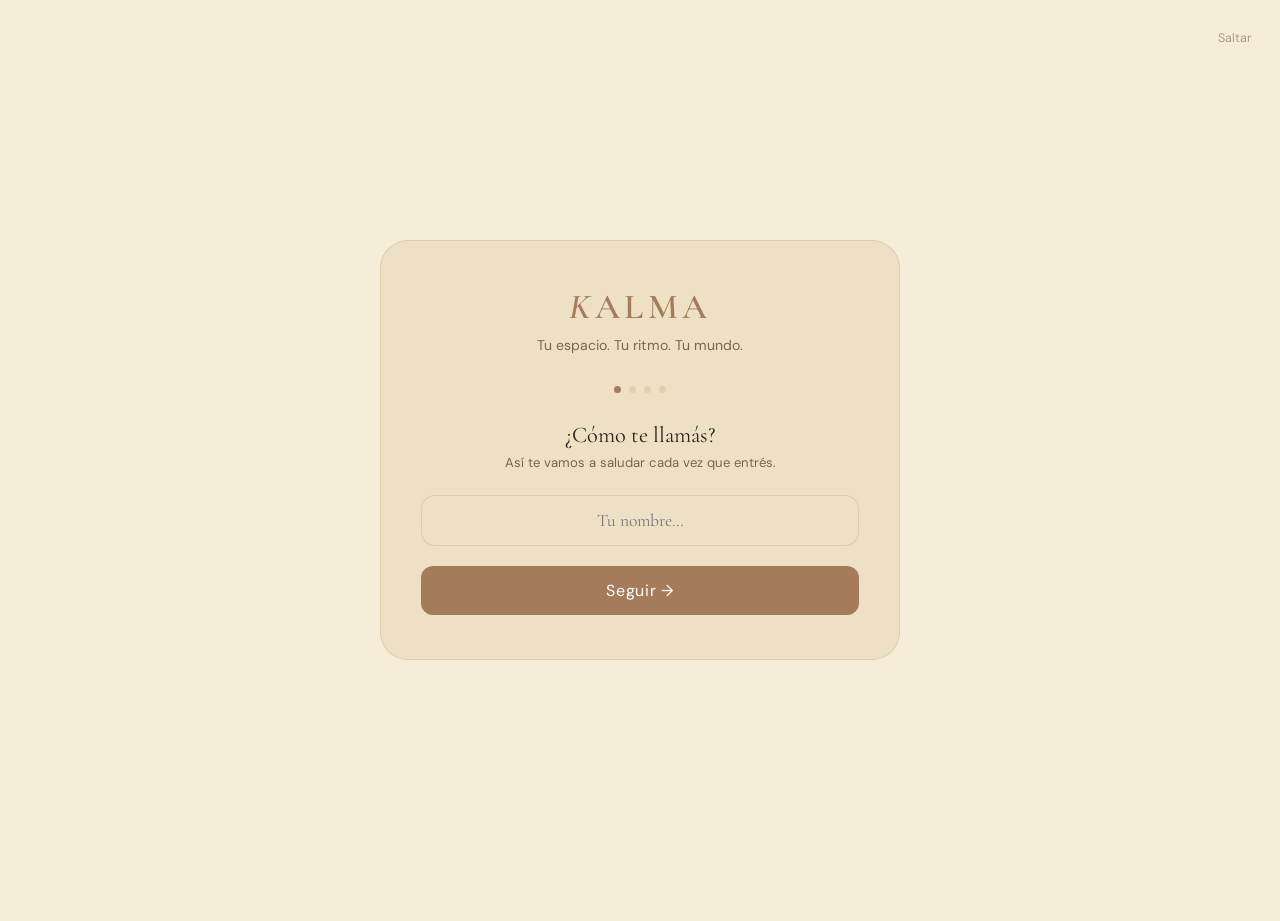
==== commit 4b96a15a: "Add files via upload" ====
--- a/index.html
+++ b/index.html
@@ -3,88 +3,7 @@
 <head>
 <meta charset="UTF-8"/>
 <meta name="viewport" content="width=device-width, initial-scale=1.0, viewport-fit=cover"/>
-<style>html{touch-action:manipulation;}
-/* ── PALETA COLORES — fix móvil ── */
-.palette-btn {
-  cursor:pointer !important;
-  touch-action:manipulation !important;
-  -webkit-tap-highlight-color:transparent !important;
-  min-width:0 !important;
-  min-height:52px !important;
-  border-radius:10px !important;
-  border:2px solid var(--border) !important;
-  display:flex !important;
-  flex-direction:column !important;
-  align-items:center !important;
-  justify-content:center !important;
-  gap:4px !important;
-  padding:6px 8px !important;
-  background:var(--card) !important;
-  font-size:.7rem !important;
-  color:var(--text2) !important;
-  transition:border-color .15s !important;
-}
-.palette-btn.active {
-  border-color:var(--accent) !important;
-  color:var(--accent) !important;
-}
-#theme-palette-grid .palette-btn {
-  min-width:0 !important;
-  min-height:44px !important;
-  padding:5px 4px !important;
-  font-size:.65rem !important;
-  overflow:visible !important;
-}
-#theme-palette-grid .palette-btn span {
-  display:block !important;
-  font-size:.65rem !important;
-}
-.palette-btn:active { opacity:.75 !important; }
-.palette-swatches {
-  display:flex !important;
-  gap:2px !important;
-}
-.palette-swatch {
-  width:10px !important;
-  height:10px !important;
-  border-radius:50% !important;
-  display:block !important;
-}
-/* Tema Cebada */
-.palette-btn[data-theme="cebada"] .palette-swatches .s1{background:#C8A878;}
-.palette-btn[data-theme="cebada"] .palette-swatches .s2{background:#A67B5B;}
-/* Tema Avena */
-.palette-btn[data-theme="avena"] .palette-swatches .s1{background:#7A8FA6;}
-.palette-btn[data-theme="avena"] .palette-swatches .s2{background:#5B7A9A;}
-/* Tema Rosa */
-.palette-btn[data-theme="rosa"] .palette-swatches .s1{background:#C87AA0;}
-.palette-btn[data-theme="rosa"] .palette-swatches .s2{background:#A05878;}
-/* Tema Violeta */
-.palette-btn[data-theme="dark"] .palette-swatches .s1{background:#7C3AED;}
-.palette-btn[data-theme="dark"] .palette-swatches .s2{background:#14B8A6;}
-
-
-.estado-opt{padding:6px 12px;border-radius:20px;background:var(--bg2);border:1px solid var(--border);color:var(--text);font-size:.8rem;cursor:pointer;touch-action:manipulation;transition:all .15s;}
-.estado-opt:active,.estado-opt.sel{background:var(--pill-bg);border-color:var(--accent);color:var(--accent);}
-
-
-@keyframes bm-clavar{
-  0%{transform:scaleY(1) translateY(0);}
-  30%{transform:scaleY(1.4) translateY(-6px);}
-  60%{transform:scaleY(0.9) translateY(2px);}
-  80%{transform:scaleY(1.25) translateY(-2px);}
-  100%{transform:scaleY(1.2) translateY(0);}
-}
-@keyframes bm-retirar{
-  0%{transform:scaleY(1.2) translateY(0);opacity:1;}
-  50%{transform:scaleY(0.6) translateY(-8px);opacity:.7;}
-  100%{transform:scaleY(1) translateY(0);opacity:.55;}
-}
-.senalador{transform-origin:top center;}
-.senalador.clavar{animation:bm-clavar .5s cubic-bezier(.36,.07,.19,.97) forwards;}
-.senalador.retirar{animation:bm-retirar .4s ease forwards;}
-
-</style>
+<link rel="stylesheet" href="css/main.css"/>
 <title>KALMA — Tu espacio. Tu ritmo. Tu mundo.</title>
 
 <!-- PWA -->
@@ -100,3359 +19,6 @@
 
 <link href="https://fonts.googleapis.com/css2?family=Cormorant+Garamond:ital,wght@0,300;0,400;0,600;1,300;1,400&family=DM+Sans:wght@300;400;500&display=swap" rel="stylesheet"/>
 <link rel="stylesheet" href="https://cdnjs.cloudflare.com/ajax/libs/font-awesome/6.5.0/css/all.min.css"/>
-<style>
-
-/* ═══════════════════════════════════════════
-   SISTEMA DE TEMAS — KALMA
-═══════════════════════════════════════════ */
-
-/* ── CEBADA (predeterminado, claro) ── */
-[data-theme="cebada"],[data-theme="cebada-light"] {
-  --bg:         #F5EDD8;
-  --bg2:        #EDE0C4;
-  --bg3:        #E3D0A8;
-  --card:       #EDE0C4;
-  --border:     rgba(166,123,91,0.2);
-  --accent:     #A67B5B;
-  --accent2:    #C8A878;
-  --teal:       #6A9B84;
-  --teal2:      #4D8A6E;
-  --text:       #2C2018;
-  --text2:      #7A6548;
-  --text3:      rgba(44,32,24,0.4);
-  --nav-bg:     rgba(245,237,216,0.96);
-  --hero-bg:    linear-gradient(160deg,#F5EDD8 0%,#EDE0C4 60%,#E3D0A8 100%);
-  --marquee-bg: #2C2018;
-  --marquee-c:  #C8A878;
-  --pill-bg:    rgba(166,123,91,0.1);
-  --pill-border:rgba(166,123,91,0.25);
-}
-
-/* ── CEBADA NOCHE (oscuro) ── */
-[data-theme="cebada-dark"] {
-  --bg:         #1A1510;
-  --bg2:        #251D14;
-  --bg3:        #2E2318;
-  --card:       #251D14;
-  --border:     rgba(200,168,120,0.15);
-  --accent:     #C8A878;
-  --accent2:    #E8D0A0;
-  --teal:       #7A9E8A;
-  --teal2:      #5D8A74;
-  --text:       #F0E6CE;
-  --text2:      #A89070;
-  --text3:      rgba(240,230,206,0.35);
-  --nav-bg:     rgba(26,21,16,0.96);
-  --hero-bg:    linear-gradient(160deg,#1A1510 0%,#251D14 60%,#2E2318 100%);
-  --marquee-bg: #111008;
-  --marquee-c:  #C8A878;
-  --pill-bg:    rgba(200,168,120,0.12);
-  --pill-border:rgba(200,168,120,0.25);
-}
-
-/* ── AVENA (claro) ── */
-[data-theme="avena"],[data-theme="avena-light"] {
-  --bg:         #F4F0E8;
-  --bg2:        #EAE4D8;
-  --bg3:        #DDD6C8;
-  --card:       #EAE4D8;
-  --border:     rgba(61,90,120,0.15);
-  --accent:     #3D5A78;
-  --accent2:    #5B7FA6;
-  --teal:       #5B7FA6;
-  --teal2:      #3D5A78;
-  --text:       #1E2D3D;
-  --text2:      #5A6878;
-  --text3:      rgba(30,45,61,0.4);
-  --nav-bg:     rgba(244,240,232,0.96);
-  --hero-bg:    linear-gradient(160deg,#F4F0E8 0%,#EAE4D8 60%,#DDD6C8 100%);
-  --marquee-bg: #1E2D3D;
-  --marquee-c:  #8BAED0;
-  --pill-bg:    rgba(61,90,120,0.08);
-  --pill-border:rgba(61,90,120,0.2);
-}
-
-/* ── AVENA NOCHE (oscuro) ── */
-[data-theme="avena-dark"] {
-  --bg:         #0F1620;
-  --bg2:        #182030;
-  --bg3:        #1E2A3C;
-  --card:       #182030;
-  --border:     rgba(91,127,166,0.2);
-  --accent:     #5B7FA6;
-  --accent2:    #8BAED0;
-  --teal:       #8BAED0;
-  --teal2:      #5B7FA6;
-  --text:       #F4F0E8;
-  --text2:      #8A9CAA;
-  --text3:      rgba(244,240,232,0.35);
-  --nav-bg:     rgba(15,22,32,0.96);
-  --hero-bg:    linear-gradient(160deg,#0F1620 0%,#182030 60%,#1E2A3C 100%);
-  --marquee-bg: #090E16;
-  --marquee-c:  #8BAED0;
-  --pill-bg:    rgba(91,127,166,0.12);
-  --pill-border:rgba(91,127,166,0.25);
-}
-
-/* ── ROSA POLVO (claro) ── */
-[data-theme="rosa"],[data-theme="rosa-light"] {
-  --bg:         #FBF0F3;
-  --bg2:        #F5E2E8;
-  --bg3:        #EDD0DA;
-  --card:       #F5E2E8;
-  --border:     rgba(176,80,112,0.15);
-  --accent:     #B05070;
-  --accent2:    #D47A96;
-  --teal:       #9B7BAE;
-  --teal2:      #7A5A90;
-  --text:       #2A1520;
-  --text2:      #80506A;
-  --text3:      rgba(42,21,32,0.4);
-  --nav-bg:     rgba(251,240,243,0.96);
-  --hero-bg:    linear-gradient(160deg,#FBF0F3 0%,#F5E2E8 60%,#EDD0DA 100%);
-  --marquee-bg: #2A1520;
-  --marquee-c:  #D47A96;
-  --pill-bg:    rgba(176,80,112,0.08);
-  --pill-border:rgba(176,80,112,0.2);
-}
-
-/* ── ROSA NOCHE (oscuro) ── */
-[data-theme="rosa-dark"] {
-  --bg:         #1A0E13;
-  --bg2:        #26141C;
-  --bg3:        #301820;
-  --card:       #26141C;
-  --border:     rgba(212,122,150,0.15);
-  --accent:     #D47A96;
-  --accent2:    #E8A0B8;
-  --teal:       #C090CC;
-  --teal2:      #9B70AE;
-  --text:       #F8EEF2;
-  --text2:      #A07888;
-  --text3:      rgba(248,238,242,0.35);
-  --nav-bg:     rgba(26,14,19,0.96);
-  --hero-bg:    linear-gradient(160deg,#1A0E13 0%,#26141C 60%,#301820 100%);
-  --marquee-bg: #120A0E;
-  --marquee-c:  #D47A96;
-  --pill-bg:    rgba(212,122,150,0.12);
-  --pill-border:rgba(212,122,150,0.25);
-}
-
-/* ── VIOLETA (clásico oscuro) ── */
-[data-theme="dark"] {
-  --bg:         #0D0A14;
-  --bg2:        #130F1E;
-  --bg3:        #1C1730;
-  --card:       #1A1628;
-  --border:     rgba(160,100,240,0.18);
-  --accent:     #9B4DEB;
-  --accent2:    #C07BF5;
-  --teal:       #14B8A6;
-  --teal2:      #5EEAD4;
-  --text:       #EDE8F8;
-  --text2:      #9B8FBB;
-  --text3:      rgba(237,232,248,0.4);
-  --nav-bg:     rgba(13,10,20,0.93);
-  --hero-bg:    linear-gradient(160deg,#0D0A14 0%,#130F1E 50%,#1C1730 100%);
-  --marquee-bg: #0A0810;
-  --marquee-c:  #9B4DEB;
-  --pill-bg:    rgba(155,77,235,0.12);
-  --pill-border:rgba(155,77,235,0.3);
-}
-
-/* ── MODO LECTURA ── */
-[data-theme="lectura"] {
-  --bg:         #FDF8F0;
-  --bg2:        #F7F0E4;
-  --bg3:        #EFE5D0;
-  --card:       #F7F0E4;
-  --border:     rgba(100,80,50,0.15);
-  --accent:     #7A5C35;
-  --accent2:    #A67B5B;
-  --teal:       #5D7A5A;
-  --teal2:      #3D5A38;
-  --text:       #2C2010;
-  --text2:      #7A6848;
-  --text3:      rgba(44,32,16,0.4);
-  --nav-bg:     rgba(253,248,240,0.97);
-  --hero-bg:    #FDF8F0;
-  --marquee-bg: #2C2010;
-  --marquee-c:  #A67B5B;
-  --pill-bg:    rgba(122,92,53,0.08);
-  --pill-border:rgba(122,92,53,0.2);
-}
-[data-theme="lectura"] body{
-  font-family:'Cormorant Garamond',serif!important;
-  font-size:18px!important;
-  line-height:1.9!important;
-}
-[data-theme="lectura"] .page-panel.active > section,
-[data-theme="lectura"] .page-panel.active > div{
-  max-width:700px!important;
-  margin-left:auto!important;
-  margin-right:auto!important;
-}
-[data-theme="lectura"] *{animation:none!important;transition-duration:.2s!important;}
-[data-theme="lectura"] .float-card-1,
-[data-theme="lectura"] .float-card-2,
-[data-theme="lectura"] .float-card-3,
-[data-theme="lectura"] .breath-ring,
-[data-theme="lectura"] .breath-inner,
-[data-theme="lectura"] .emergency-breath,
-[data-theme="lectura"] .emergency-breath-inner,
-[data-theme="lectura"] .marquee-inner{animation:none!important;transform:none!important;}
-
-/* ── MODO BÁSICO (accesibilidad) ── */
-[data-theme="basic"] {
-  --bg:         #FFFFFF;
-  --bg2:        #F8F8F8;
-  --bg3:        #F0F0F0;
-  --card:       #FFFFFF;
-  --border:     rgba(0,0,0,0.1);
-  --accent:     #1A1A1A;
-  --accent2:    #444444;
-  --teal:       #1A1A1A;
-  --teal2:      #555555;
-  --text:       #1A1A1A;
-  --text2:      #666666;
-  --text3:      rgba(0,0,0,0.35);
-  --nav-bg:     rgba(255,255,255,0.97);
-  --hero-bg:    #FFFFFF;
-  --marquee-bg: #1A1A1A;
-  --marquee-c:  #FFFFFF;
-  --pill-bg:    rgba(0,0,0,0.04);
-  --pill-border:rgba(0,0,0,0.15);
-}
-
-/* ═══════════════════════════════════════════
-   RESET & BASE
-═══════════════════════════════════════════ */
-*{margin:0;padding:0;box-sizing:border-box;}
-html{scroll-behavior:smooth;}
-body{
-  font-family:'DM Sans',sans-serif;
-  background:var(--bg);
-  color:var(--text);
-  overflow-x:clip;
-  transition:background .4s ease,color .4s ease;
-}
-
-/* ═══════════════════════════════════════════
-   NAV
-═══════════════════════════════════════════ */
-/* ── SCROLL PROGRESS ── */
-.scroll-progress{position:fixed;top:0;left:0;height:2px;width:0%;
-  background:linear-gradient(90deg,var(--accent),var(--teal));
-  z-index:1001;transition:width .1s linear;}
-
-nav{
-  position:fixed;top:2px;width:100%;z-index:1000;
-  padding:14px 40px;
-  display:flex;justify-content:space-between;align-items:center;
-  background:var(--nav-bg);
-  backdrop-filter:blur(16px);
-  border-bottom:1px solid var(--border);
-  transition:all .4s;
-  gap:16px;
-}
-.nav-logo{
-  font-family:'Cormorant Garamond',serif;
-  font-size:26px;font-weight:300;letter-spacing:6px;
-  color:var(--text);text-decoration:none;flex-shrink:0;
-}
-.nav-logo span{color:var(--accent);}
-.nav-links{
-  display:flex;gap:0;list-style:none;
-  overflow-x:auto;scrollbar-width:none;flex:1;
-  justify-content:center;
-}
-.nav-links::-webkit-scrollbar{display:none;}
-.nav-links li{flex-shrink:0;}
-.nav-links a{
-  display:block;padding:6px 14px;
-  font-size:10px;letter-spacing:1.8px;text-transform:uppercase;
-  color:var(--text2);text-decoration:none;font-weight:400;
-  transition:color .3s;border-radius:4px;white-space:nowrap;
-}
-.nav-links a:hover,.nav-links a.active{color:var(--accent);}
-.nav-links a.active{font-weight:600;}
-
-.nav-right{display:flex;align-items:center;gap:10px;flex-shrink:0;}
-
-.nav-cta{
-  background:var(--accent);color:#fff;
-  padding:8px 18px;border-radius:2px;
-  font-size:10px;letter-spacing:1.8px;text-transform:uppercase;
-  text-decoration:none;font-weight:500;
-  transition:all .3s;white-space:nowrap;
-}
-.nav-cta:hover{opacity:.85;transform:translateY(-1px);}
-
-
-
-/* ── BOTTOM NAV (mobile) ── */
-.bottom-nav{
-  display:none;position:fixed;bottom:0;left:0;width:100%;
-  background:var(--nav-bg);backdrop-filter:blur(16px);
-  border-top:1px solid var(--border);
-  z-index:1000;padding:8px 0 max(8px,env(safe-area-inset-bottom));
-}
-.bottom-nav-items{display:flex;justify-content:space-around;align-items:center;overflow-x:auto;scrollbar-width:none;-webkit-overflow-scrolling:touch;max-width:480px;margin:0 auto;}
-.bottom-nav-items::-webkit-scrollbar{display:none;}
-.bnav-item{
-  display:flex;flex-direction:column;align-items:center;gap:3px;
-  color:var(--text2);text-decoration:none;font-size:9px;
-  letter-spacing:1px;text-transform:uppercase;
-  /* Área táctil grande */
-  padding:8px 8px;
-  min-width:50px;min-height:52px;
-  border-radius:12px;
-  border:none;background:none;cursor:pointer;
-  /* Sin delay táctil */
-  touch-action:manipulation;
-  -webkit-tap-highlight-color:transparent;
-  user-select:none;-webkit-user-select:none;
-  /* Feedback inmediato sin transition */
-  transition:color .1s, background .1s;
-  justify-content:center;
-}
-.bnav-item i,.bnav-item span.bnav-icon{font-size:20px;line-height:1;}
-.bnav-item.active{color:var(--accent);}
-.bnav-item:active{
-  background:var(--pill-bg);
-  color:var(--accent);
-  transform:scale(0.93);
-}
-
-/* Theme toggle */
-.theme-toggle{
-  display:flex;gap:4px;
-  background:var(--pill-bg);
-  border:1px solid var(--pill-border);
-  border-radius:3px;
-  padding:3px;
-}
-.theme-btn{
-  width:28px;height:28px;border-radius:2px;
-  border:none;cursor:pointer;
-  display:flex;align-items:center;justify-content:center;
-  font-size:12px;background:transparent;
-  color:var(--text2);transition:all .25s;
-}
-.theme-btn.active{
-  background:var(--accent);
-  color:#fff;
-}
-.theme-btn:hover:not(.active){color:var(--accent);}
-
-/* ═══════════════════════════════════════════
-   HERO
-═══════════════════════════════════════════ */
-#hero{
-  min-height:100vh;
-  display:grid;grid-template-columns:1fr 1fr;
-  padding-top:80px;overflow:hidden;
-  background:var(--hero-bg);
-  transition:background .4s;
-}
-.hero-left{
-  display:flex;flex-direction:column;
-  justify-content:center;padding:80px 60px 80px 80px;
-}
-.hero-eyebrow{
-  font-size:10px;letter-spacing:4px;text-transform:uppercase;
-  color:var(--accent);margin-bottom:24px;font-weight:500;
-  display:flex;align-items:center;gap:12px;
-}
-.hero-eyebrow::before{content:'';width:30px;height:1px;background:var(--accent);}
-h1.hero-title{
-  font-family:'Cormorant Garamond',serif;
-  font-size:clamp(52px,6vw,88px);
-  font-weight:300;line-height:1.05;
-  color:var(--text);margin-bottom:8px;
-}
-h1.hero-title em{font-style:italic;color:var(--accent);font-weight:300;display:block;}
-.hero-sub{
-  font-size:14px;line-height:1.9;color:var(--text2);
-  max-width:400px;margin:28px 0 44px;font-weight:300;
-}
-.hero-buttons{display:flex;gap:16px;flex-wrap:wrap;}
-.btn-primary{
-  background:var(--accent);color:#fff;
-  padding:15px 34px;border-radius:2px;
-  font-size:11px;letter-spacing:2.5px;text-transform:uppercase;
-  text-decoration:none;font-weight:500;
-  transition:all .3s;border:none;cursor:pointer;
-}
-.btn-primary:hover{opacity:.85;transform:translateY(-2px);}
-.btn-outline{
-  border:1px solid var(--text2);color:var(--text2);
-  padding:15px 34px;border-radius:2px;
-  font-size:11px;letter-spacing:2.5px;text-transform:uppercase;
-  text-decoration:none;font-weight:500;
-  transition:all .3s;background:transparent;cursor:pointer;
-}
-.btn-outline:hover{border-color:var(--accent);color:var(--accent);}
-
-.hero-stats{
-  display:flex;gap:40px;margin-top:56px;
-  padding-top:36px;border-top:1px solid var(--border);
-}
-.stat-num{
-  font-family:'DM Sans',sans-serif;
-  font-size:28px;font-weight:600;color:var(--accent);display:block;
-}
-.stat-label{
-  font-size:10px;letter-spacing:2px;text-transform:uppercase;
-  color:var(--text2);margin-top:4px;display:block;
-}
-
-/* Hero right — visual */
-.hero-right{
-  position:relative;overflow:hidden;
-  background:linear-gradient(135deg,var(--bg3) 0%,var(--bg2) 100%);
-  transition:background .4s;
-  /* En móvil que no se muestre a la derecha sino como fondo */
-}
-.hero-art{
-  position:absolute;inset:0;
-  display:flex;align-items:center;justify-content:center;
-  overflow:hidden;
-}
-
-
-.hero-float-card{
-  position:absolute;
-  background:var(--card);
-  backdrop-filter:blur(14px);
-  border-radius:4px;padding:15px 20px;
-  box-shadow:0 20px 60px rgba(0,0,0,0.3);
-  border:1px solid var(--border);
-  transition:background .4s,border .4s;
-}
-.float-card-1{bottom:20%;left:8%;animation:float1 5s ease-in-out infinite;}
-.float-card-2{top:22%;right:8%;animation:float2 7s ease-in-out infinite;}
-.float-card-3{top:50%;left:5%;animation:float3 6s ease-in-out infinite;}
-.float-icon{font-size:20px;margin-bottom:4px;}
-.float-text{font-size:11px;font-weight:500;color:var(--text);white-space:nowrap;}
-.float-sub{font-size:9px;color:var(--text2);letter-spacing:1px;}
-.hero-over{
-  position:absolute;z-index:10;
-  font-family:'Cormorant Garamond',serif;
-  font-size:clamp(80px,10vw,140px);
-  font-weight:300;font-style:italic;
-  color:rgba(155,77,235,.07);
-  top:50%;left:50%;transform:translate(-50%,-50%);
-  white-space:nowrap;pointer-events:none;letter-spacing:-2px;
-}
-@keyframes float1{0%,100%{transform:translateY(0);}50%{transform:translateY(-12px);}}
-@keyframes float2{0%,100%{transform:translateY(0);}50%{transform:translateY(10px);}}
-@keyframes float3{0%,100%{transform:translateY(0) rotate(-2deg);}50%{transform:translateY(-8px) rotate(2deg);}}
-
-/* ═══════════════════════════════════════════
-   MARQUEE
-═══════════════════════════════════════════ */
-.marquee-strip{
-  background:var(--marquee-bg);
-  overflow:hidden;padding:15px 0;
-  transition:background .4s;
-}
-.marquee-inner{display:flex;white-space:nowrap;animation:marquee 24s linear infinite;}
-.marquee-item{
-  font-family:'Cormorant Garamond',serif;
-  font-size:17px;font-weight:300;font-style:italic;
-  color:var(--marquee-c);padding:0 36px;
-  display:inline-flex;align-items:center;gap:14px;
-  opacity:.85;
-}
-.marquee-dot{width:4px;height:4px;background:var(--teal);border-radius:50%;opacity:.9;}
-@keyframes marquee{0%{transform:translateX(0);}100%{transform:translateX(-50%);}}
-
-/* ═══════════════════════════════════════════
-   SECTION COMUNES
-═══════════════════════════════════════════ */
-.section-tag{
-  font-size:10px;letter-spacing:4px;text-transform:uppercase;
-  color:var(--accent);font-weight:500;
-  display:flex;align-items:center;gap:10px;margin-bottom:20px;
-}
-.section-tag::after{content:'';flex:1;max-width:40px;height:1px;background:var(--accent);}
-.section-title{
-  font-family:'Cormorant Garamond',serif;
-  font-size:clamp(36px,4vw,58px);font-weight:300;line-height:1.1;
-  color:var(--text);margin-bottom:24px;
-}
-.section-title em{font-style:italic;color:var(--accent);}
-.section-body{font-size:15px;line-height:2;color:var(--text2);font-weight:300;max-width:480px;}
-
-/* ═══════════════════════════════════════════
-   UNIVERSO
-═══════════════════════════════════════════ */
-#universo{
-  padding:120px 80px;
-  display:grid;grid-template-columns:1fr 1fr;gap:80px;
-  align-items:center;
-  background:var(--bg2);
-  transition:background .4s;
-}
-.universo-pillars{display:grid;grid-template-columns:1fr 1fr;gap:18px;margin-top:40px;}
-.pillar{
-  background:var(--card);padding:24px;
-  border-radius:4px;border-left:3px solid var(--accent);
-  transition:transform .3s,box-shadow .3s,background .4s;
-}
-.pillar:hover{transform:translateY(-4px);box-shadow:0 20px 40px rgba(155,77,235,.12);}
-.pillar-icon{font-size:22px;margin-bottom:10px;display:block;}
-.pillar-name{font-size:13px;font-weight:500;color:var(--text);margin-bottom:6px;}
-.pillar-desc{font-size:12px;color:var(--text2);line-height:1.6;}
-
-.universo-visual{position:relative;height:560px;}
-.uv-bg{
-  position:absolute;inset:0;
-  background:linear-gradient(160deg,var(--bg3) 0%,var(--bg) 60%,var(--bg2) 100%);
-  border-radius:4px 80px 4px 80px;overflow:hidden;
-  border:1px solid var(--border);
-  transition:all .4s;
-}
-.uv-text-overlay{
-  position:absolute;inset:0;
-  display:flex;flex-direction:column;
-  align-items:center;justify-content:center;text-align:center;padding:40px;
-}
-.uv-big{
-  font-family:'Cormorant Garamond',serif;
-  font-size:90px;font-weight:300;font-style:italic;
-  color:rgba(155,77,235,.07);line-height:1;
-  position:absolute;bottom:20px;right:20px;
-}
-.uv-quote{
-  font-family:'Cormorant Garamond',serif;
-  font-size:25px;font-style:italic;font-weight:300;
-  color:var(--text);line-height:1.5;margin-bottom:18px;
-}
-.uv-deco{
-  width:100px;height:1px;
-  background:linear-gradient(90deg,transparent,var(--accent),transparent);
-  margin:14px auto;
-}
-.uv-author{font-size:11px;letter-spacing:3px;text-transform:uppercase;color:var(--text2);}
-
-/* ═══════════════════════════════════════════
-   CATEGORÍAS
-═══════════════════════════════════════════ */
-#categorias{padding:80px 24px 60px;background:var(--bg);transition:background .4s;}
-@media(min-width:768px){#categorias{padding:120px 80px;}}
-
-.categorias-header{text-align:center;margin-bottom:36px;}
-@media(min-width:768px){.categorias-header{margin-bottom:60px;}}
-.categorias-header .section-tag{justify-content:center;}
-.categorias-header .section-tag::after{display:none;}
-.categorias-header .section-tag::before{content:'';flex:1;max-width:40px;height:1px;background:var(--accent);}
-.categorias-header .section-body{margin:14px auto 0;max-width:520px;}
-
-/* MÓVIL: 2 columnas */
-.cat-grid{
-  display:grid;
-  grid-template-columns:repeat(2,1fr);
-  gap:12px;
-}
-/* TABLET: 3 columnas */
-@media(min-width:600px){
-  .cat-grid{grid-template-columns:repeat(3,1fr);gap:14px;}
-}
-/* DESKTOP: 4 columnas */
-@media(min-width:900px){
-  .cat-grid{grid-template-columns:repeat(4,1fr);gap:16px;}
-}
-
-.cat-card{
-  position:relative;border-radius:12px;
-  overflow:hidden;
-  height:140px;
-  cursor:pointer;
-  border:1px solid var(--border);
-  touch-action:manipulation;
-  -webkit-tap-highlight-color:transparent;
-  user-select:none;-webkit-user-select:none;
-}
-@media(min-width:600px){.cat-card{height:180px;}}
-@media(min-width:900px){.cat-card{height:220px;}}
-
-.cat-card-bg{position:absolute;inset:0;transition:transform .6s cubic-bezier(.4,0,.2,1);}
-.cat-card:hover .cat-card-bg{transform:scale(1.07);}
-
-/* Gradientes — CEBADA (predeterminado) */
-.cat-card:nth-child(1) .cat-card-bg{background:linear-gradient(160deg,#3D2810,#7A4828,#C8703A);}
-.cat-card:nth-child(2) .cat-card-bg{background:linear-gradient(160deg,#1A2E20,#2E5438,#4A9068);}
-.cat-card:nth-child(3) .cat-card-bg{background:linear-gradient(160deg,#2E1A28,#5A3048,#A06080);}
-.cat-card:nth-child(4) .cat-card-bg{background:linear-gradient(160deg,#1C2830,#2E4858,#4A7898);}
-.cat-card:nth-child(5) .cat-card-bg{background:linear-gradient(160deg,#301820,#603040,#A85070);}
-.cat-card:nth-child(6) .cat-card-bg{background:linear-gradient(160deg,#1A2818,#345030,#5A8850);}
-.cat-card:nth-child(7) .cat-card-bg{background:linear-gradient(160deg,#28201A,#504030,#907060);}
-.cat-card:nth-child(8) .cat-card-bg{background:linear-gradient(160deg,#182028,#2A3848,#486888);}
-
-/* CEBADA DARK */
-[data-theme="cebada-dark"] .cat-card:nth-child(1) .cat-card-bg{background:linear-gradient(160deg,#2A1808,#5A3018,#A05028);}
-[data-theme="cebada-dark"] .cat-card:nth-child(2) .cat-card-bg{background:linear-gradient(160deg,#0A1E10,#1A3820,#308040);}
-
-/* DARK / VIOLETA */
-[data-theme="dark"] .cat-card:nth-child(1) .cat-card-bg{background:linear-gradient(160deg,#1C1730,#3D1A70,#7C3AED);}
-[data-theme="dark"] .cat-card:nth-child(2) .cat-card-bg{background:linear-gradient(160deg,#0D1E1C,#0A3530,#14B8A6);}
-[data-theme="dark"] .cat-card:nth-child(3) .cat-card-bg{background:linear-gradient(160deg,#1C1730,#4A1880,#9B4DEB);}
-[data-theme="dark"] .cat-card:nth-child(4) .cat-card-bg{background:linear-gradient(160deg,#0D0A14,#2D1060,#6D28D9);}
-[data-theme="dark"] .cat-card:nth-child(5) .cat-card-bg{background:linear-gradient(160deg,#1C1730,#3D1A70,#C07BF5);}
-[data-theme="dark"] .cat-card:nth-child(6) .cat-card-bg{background:linear-gradient(160deg,#0D1E1C,#063E38,#0D9488);}
-[data-theme="dark"] .cat-card:nth-child(7) .cat-card-bg{background:linear-gradient(160deg,#1C1730,#2D1060,#A855F7);}
-[data-theme="dark"] .cat-card:nth-child(8) .cat-card-bg{background:linear-gradient(160deg,#0D0A14,#1A1025,#5EEAD4);}
-
-/* AVENA */
-[data-theme="avena"] .cat-card:nth-child(1) .cat-card-bg{background:linear-gradient(160deg,#1E2D3D,#2A4060,#3D6090);}
-[data-theme="avena"] .cat-card:nth-child(2) .cat-card-bg{background:linear-gradient(160deg,#1A2E28,#284838,#3A7058);}
-[data-theme="avena"] .cat-card:nth-child(3) .cat-card-bg{background:linear-gradient(160deg,#28203A,#403060,#6050A0);}
-[data-theme="avena"] .cat-card:nth-child(4) .cat-card-bg{background:linear-gradient(160deg,#1C2838,#2A3E58,#3A5878);}
-[data-theme="avena"] .cat-card:nth-child(5) .cat-card-bg{background:linear-gradient(160deg,#2A1E30,#483050,#705080);}
-[data-theme="avena"] .cat-card:nth-child(6) .cat-card-bg{background:linear-gradient(160deg,#182A20,#284838,#406858);}
-[data-theme="avena"] .cat-card:nth-child(7) .cat-card-bg{background:linear-gradient(160deg,#201828,#382848,#584070);}
-[data-theme="avena"] .cat-card:nth-child(8) .cat-card-bg{background:linear-gradient(160deg,#182028,#283848,#385870);}
-
-/* ROSA */
-[data-theme="rosa"] .cat-card:nth-child(1) .cat-card-bg{background:linear-gradient(160deg,#2A1018,#502030,#904060);}
-[data-theme="rosa"] .cat-card:nth-child(2) .cat-card-bg{background:linear-gradient(160deg,#1A1028,#302040,#604880);}
-[data-theme="rosa"] .cat-card:nth-child(3) .cat-card-bg{background:linear-gradient(160deg,#280A18,#502030,#A03A60);}
-[data-theme="rosa"] .cat-card:nth-child(4) .cat-card-bg{background:linear-gradient(160deg,#1A0818,#382030,#704060);}
-[data-theme="rosa"] .cat-card:nth-child(5) .cat-card-bg{background:linear-gradient(160deg,#2A1020,#503040,#905070);}
-[data-theme="rosa"] .cat-card:nth-child(6) .cat-card-bg{background:linear-gradient(160deg,#180A20,#302038,#605070);}
-[data-theme="rosa"] .cat-card:nth-child(7) .cat-card-bg{background:linear-gradient(160deg,#220818,#442030,#804058);}
-[data-theme="rosa"] .cat-card:nth-child(8) .cat-card-bg{background:linear-gradient(160deg,#180820,#302038,#584878);}
-
-[data-theme="basic"] .cat-card:nth-child(odd)  .cat-card-bg{background:linear-gradient(160deg,#1A1A1A,#333333);}
-[data-theme="basic"] .cat-card:nth-child(even) .cat-card-bg{background:linear-gradient(160deg,#333333,#555555);}
-
-.cat-card-overlay{
-  position:absolute;inset:0;
-  background:linear-gradient(to top,rgba(0,0,0,.82) 0%,rgba(0,0,0,.1) 60%);
-  display:flex;flex-direction:column;
-  justify-content:flex-end;
-  padding:14px;
-  transition:background .4s;
-}
-@media(min-width:768px){
-  .cat-card-overlay{padding:26px;}
-}
-.cat-card:hover .cat-card-overlay{background:linear-gradient(to top,rgba(0,0,0,.9) 0%,rgba(0,0,0,.15) 70%);}
-
-.cat-icon{
-  font-size:1.4rem;color:rgba(255,255,255,.85);
-  margin-bottom:6px;transition:transform .4s;display:block;
-}
-@media(min-width:600px){.cat-icon{font-size:1.9rem;margin-bottom:10px;}}
-.cat-card:hover .cat-icon{transform:translateY(-4px);}
-
-.cat-card h3{
-  font-family:'Cormorant Garamond',serif;
-  font-size:15px;font-weight:400;font-style:italic;
-  color:#fff;margin-bottom:3px;line-height:1.2;
-}
-@media(min-width:600px){.cat-card h3{font-size:18px;}}
-@media(min-width:900px){.cat-card h3{font-size:21px;margin-bottom:5px;}}
-
-.cat-card p{
-  font-size:10px;color:rgba(255,255,255,.65);
-  line-height:1.4;
-  transform:translateY(8px);opacity:0;transition:all .4s;
-}
-@media(min-width:600px){.cat-card p{font-size:11px;}}
-.cat-card:hover p{transform:translateY(0);opacity:1;}
-/* En móvil siempre visible */
-@media(max-width:599px){
-  .cat-card p{transform:translateY(0) !important;opacity:1 !important;}
-}
-.cat-card-arrow{
-  position:absolute;top:16px;right:16px;
-  width:34px;height:34px;border-radius:50%;
-  background:rgba(255,255,255,.1);border:1px solid rgba(255,255,255,.2);
-  display:flex;align-items:center;justify-content:center;
-  color:#fff;font-size:10px;
-  transform:translate(14px,-14px);opacity:0;transition:all .4s;
-}
-.cat-card:hover .cat-card-arrow{transform:translate(0,0);opacity:1;}
-
-/* ═══════════════════════════════════════════
-   PRODUCTOS
-═══════════════════════════════════════════ */
-#productos{padding:120px 80px;background:var(--bg2);transition:background .4s;}
-.products-header{text-align:center;margin-bottom:60px;}
-.products-header .section-tag{justify-content:center;}
-.products-header .section-tag::after{display:none;}
-.products-header .section-tag::before{content:'';flex:1;max-width:40px;height:1px;background:var(--accent);}
-.products-filter{display:flex;gap:10px;justify-content:center;flex-wrap:wrap;margin-top:28px;}
-.filter-btn{
-  padding:8px 20px;border-radius:2px;
-  border:1px solid var(--border);
-  background:transparent;cursor:pointer;
-  font-size:10px;letter-spacing:2px;text-transform:uppercase;
-  color:var(--text2);transition:all .3s;font-family:'DM Sans',sans-serif;
-}
-.filter-btn.active,.filter-btn:hover{background:var(--accent);color:#fff;border-color:var(--accent);}
-
-.products-grid{display:grid;grid-template-columns:repeat(3,1fr);gap:26px;margin-top:46px;}
-.product-card{
-  background:var(--card);border-radius:4px;overflow:hidden;
-  transition:transform .4s cubic-bezier(.25,.46,.45,.94),box-shadow .4s,background .4s;
-  cursor:pointer;border:1px solid var(--border);
-}
-.product-card:hover{
-  transform:translateY(-8px);
-  box-shadow:0 30px 70px rgba(155,77,235,.15);
-}
-.product-thumb{height:210px;position:relative;overflow:hidden;}
-.product-thumb-bg{
-  position:absolute;inset:0;
-  display:flex;align-items:center;justify-content:center;font-size:56px;
-  transition:transform .5s;
-}
-.product-card:hover .product-thumb-bg{transform:scale(1.08);}
-.product-badge{
-  position:absolute;top:14px;left:14px;
-  background:var(--accent);color:#fff;
-  font-size:9px;letter-spacing:2px;text-transform:uppercase;
-  padding:5px 12px;border-radius:2px;font-weight:500;
-}
-.product-badge.new{background:var(--teal);}
-.product-badge.hot{background:var(--accent2);}
-.product-info{padding:22px;}
-.product-cat{font-size:9px;letter-spacing:3px;text-transform:uppercase;color:var(--teal);margin-bottom:7px;font-weight:500;}
-.product-name{
-  font-family:'Cormorant Garamond',serif;
-  font-size:21px;font-weight:400;color:var(--text);margin-bottom:9px;line-height:1.2;
-}
-.product-desc{font-size:12px;color:var(--text2);line-height:1.7;margin-bottom:18px;}
-.product-footer{
-  display:flex;justify-content:space-between;align-items:center;
-  padding-top:14px;border-top:1px solid var(--border);
-}
-.product-price{font-family:'Cormorant Garamond',serif;font-size:27px;font-weight:300;color:var(--text);}
-.product-price span{font-size:13px;color:var(--text2);}
-.add-btn{
-  background:var(--accent);color:#fff;border:none;
-  padding:10px 20px;border-radius:2px;cursor:pointer;
-  font-size:10px;letter-spacing:2px;text-transform:uppercase;
-  font-family:'DM Sans',sans-serif;font-weight:500;transition:all .3s;
-}
-.add-btn:hover{background:var(--accent2);}
-
-/* product thumb gradients */
-.pt-1{background:linear-gradient(135deg,var(--bg3),var(--bg2));}
-.pt-2{background:linear-gradient(135deg,#0D1E1C,#0A3530,#14B8A6);}
-.pt-3{background:linear-gradient(135deg,var(--bg),var(--bg3));}
-.pt-4{background:linear-gradient(135deg,#0F0A1A,#2D1060);}
-.pt-5{background:linear-gradient(135deg,var(--bg2),var(--bg3));}
-.pt-6{background:linear-gradient(135deg,#1C1730,#3D1A70,#7C3AED);}
-
-/* ═══════════════════════════════════════════
-   FEATURED PRODUCT
-═══════════════════════════════════════════ */
-#featured{
-  padding:100px 80px;
-  background:var(--bg3);
-  display:grid;grid-template-columns:1fr 1fr;gap:80px;align-items:center;
-  transition:background .4s;
-}
-.featured-visual{position:relative;height:520px;}
-.featured-bg{
-  position:absolute;inset:0;
-  background:linear-gradient(135deg,var(--bg) 0%,var(--bg3) 40%,var(--accent) 100%);
-  border-radius:80px 4px 80px 4px;
-  overflow:hidden;display:flex;align-items:center;justify-content:center;
-  transition:background .4s;
-}
-.featured-icon-big{font-size:110px;opacity:.5;}
-.featured-price-tag{
-  position:absolute;bottom:28px;right:-18px;
-  background:var(--teal);color:#fff;
-  padding:18px 26px;border-radius:4px;
-  text-align:center;box-shadow:0 20px 50px rgba(0,0,0,.3);
-}
-.featured-price-tag .amt{
-  font-family:'Cormorant Garamond',serif;
-  font-size:40px;font-weight:300;display:block;line-height:1;
-}
-.featured-price-tag .cur{font-size:10px;letter-spacing:2px;text-transform:uppercase;}
-.featured-includes{margin:28px 0;display:flex;flex-direction:column;gap:11px;}
-.include-item{display:flex;align-items:center;gap:12px;color:var(--text2);font-size:13px;}
-.include-check{
-  width:20px;height:20px;border-radius:50%;
-  background:var(--pill-bg);border:1px solid var(--accent);
-  display:flex;align-items:center;justify-content:center;font-size:10px;flex-shrink:0;
-  color:var(--accent);
-}
-.btn-featured{
-  background:var(--accent);color:#fff;
-  padding:17px 42px;border-radius:2px;
-  font-size:11px;letter-spacing:2.5px;text-transform:uppercase;
-  text-decoration:none;font-weight:500;border:none;cursor:pointer;
-  transition:all .3s;display:inline-block;
-}
-.btn-featured:hover{background:var(--teal);transform:translateY(-2px);}
-
-/* ═══════════════════════════════════════════
-   PAGOS
-═══════════════════════════════════════════ */
-#pagos{padding:100px 80px;background:var(--bg);text-align:center;transition:background .4s;}
-.pagos-grid{
-  display:grid;grid-template-columns:repeat(4,1fr);gap:18px;
-  max-width:900px;margin:0 auto 36px;
-}
-.pago-card{
-  background:var(--card);border-radius:4px;padding:26px 18px;
-  border:1px solid var(--border);transition:all .3s;cursor:default;
-}
-.pago-card:hover{
-  border-color:var(--accent);
-  transform:translateY(-4px);
-  box-shadow:0 14px 40px rgba(155,77,235,.1);
-}
-.pago-logo{font-size:30px;margin-bottom:9px;display:block;}
-.pago-name{font-size:13px;font-weight:500;color:var(--text);margin-bottom:3px;}
-.pago-type{font-size:9px;letter-spacing:2px;text-transform:uppercase;color:var(--accent);}
-.pagos-note{font-size:13px;color:var(--text2);line-height:1.8;max-width:580px;margin:0 auto;}
-.pagos-secure{
-  display:inline-flex;align-items:center;gap:8px;
-  font-size:11px;letter-spacing:2px;text-transform:uppercase;color:var(--teal);margin-top:18px;
-}
-
-/* ═══════════════════════════════════════════
-   COMUNIDAD
-═══════════════════════════════════════════ */
-#comunidad{
-  padding:120px 80px;
-  background:var(--bg2);
-  display:grid;grid-template-columns:1fr 1fr;gap:80px;align-items:start;
-  transition:background .4s;
-}
-.chat-window{
-  background:var(--card);border-radius:14px 14px 4px 4px;
-  box-shadow:0 30px 80px rgba(0,0,0,.2);
-  overflow:hidden;border:1px solid var(--border);
-  transition:background .4s;
-}
-.chat-header{
-  background:linear-gradient(135deg,var(--bg),var(--bg3),var(--accent));
-  padding:19px 22px;display:flex;align-items:center;gap:12px;
-}
-.chat-av-group{display:flex;}
-.chat-av{
-  width:30px;height:30px;border-radius:50%;
-  border:2px solid rgba(255,255,255,.3);
-  display:flex;align-items:center;justify-content:center;
-  font-size:13px;margin-left:-7px;background:var(--bg3);
-}
-.chat-av:first-child{margin-left:0;}
-.chat-room-name{font-size:13px;font-weight:500;color:#fff;}
-.chat-online{font-size:10px;color:rgba(255,255,255,.6);}
-.chat-online::before{content:'●';color:#7EE8A2;margin-right:4px;font-size:8px;}
-.chat-messages{padding:22px;display:flex;flex-direction:column;gap:15px;min-height:320px;}
-.msg{display:flex;gap:10px;}
-.msg.own{flex-direction:row-reverse;}
-.msg-av{
-  width:30px;height:30px;border-radius:50%;
-  background:var(--bg3);flex-shrink:0;
-  display:flex;align-items:center;justify-content:center;font-size:13px;
-}
-.msg-bubble{
-  max-width:75%;background:var(--bg2);
-  border-radius:0 12px 12px 12px;
-  padding:10px 14px;font-size:12px;line-height:1.6;color:var(--text);
-  transition:background .4s;
-}
-.msg.own .msg-bubble{
-  background:linear-gradient(135deg,var(--bg3),var(--accent));
-  color:#fff;border-radius:12px 0 12px 12px;
-}
-.msg-name{font-size:9px;letter-spacing:1px;color:var(--accent);margin-bottom:3px;font-weight:500;}
-.msg.own .msg-name{text-align:right;color:rgba(255,255,255,.65);}
-.msg-time{font-size:9px;color:var(--text2);margin-top:3px;}
-.msg.own .msg-time{text-align:right;color:rgba(255,255,255,.45);}
-.chat-input-row{
-  padding:14px 18px;border-top:1px solid var(--border);
-  display:flex;gap:10px;align-items:center;
-}
-.chat-input{
-  flex:1;border:1px solid var(--border);border-radius:22px;
-  padding:10px 16px;font-size:12px;font-family:'DM Sans',sans-serif;
-  color:var(--text);background:var(--bg2);outline:none;transition:border-color .3s,background .4s;
-}
-.chat-input:focus{border-color:var(--accent);}
-.chat-send{
-  width:40px;height:40px;border-radius:50%;
-  background:var(--accent);border:none;cursor:pointer;
-  display:flex;align-items:center;justify-content:center;
-  font-size:15px;color:#fff;transition:all .3s;flex-shrink:0;
-}
-.chat-send:hover{background:var(--teal);transform:scale(1.08);}
-
-.chat-rooms{display:flex;flex-direction:column;gap:12px;margin-top:32px;}
-.room-card{
-  background:var(--card);border-radius:4px;padding:16px 18px;
-  display:flex;align-items:center;gap:14px;
-  border:1px solid var(--border);transition:all .3s;cursor:pointer;
-}
-.room-card:hover{border-color:var(--accent);transform:translateX(6px);}
-.room-icon{font-size:24px;width:42px;text-align:center;}
-.room-name{font-size:13px;font-weight:500;color:var(--text);}
-.room-desc{font-size:11px;color:var(--text2);margin-top:2px;}
-.room-count{
-  font-size:10px;color:var(--accent);font-weight:500;
-  background:var(--pill-bg);padding:4px 10px;border-radius:12px;
-  border:1px solid var(--pill-border);white-space:nowrap;
-}
-
-/* ═══════════════════════════════════════════
-   TESTIMONIOS
-═══════════════════════════════════════════ */
-#testimonios{padding:120px 80px;background:var(--bg3);transition:background .4s;}
-.testimonios-header{text-align:center;margin-bottom:54px;}
-.testimonios-header .section-tag{justify-content:center;}
-.testimonios-header .section-tag::after{display:none;}
-.testimonios-header .section-tag::before{content:'';flex:1;max-width:40px;height:1px;background:var(--accent);}
-.testimonios-grid{display:grid;grid-template-columns:repeat(3,1fr);gap:22px;}
-.testi-card{
-  background:var(--card);border-radius:4px;padding:32px;
-  border:1px solid var(--border);transition:all .3s;
-}
-.testi-card:hover{
-  border-color:var(--accent);transform:translateY(-4px);
-  box-shadow:0 20px 50px rgba(155,77,235,.1);
-}
-.testi-stars{color:var(--teal);font-size:13px;margin-bottom:16px;letter-spacing:3px;}
-.testi-quote{
-  font-family:'Cormorant Garamond',serif;
-  font-size:17px;font-style:italic;font-weight:300;
-  color:var(--text);line-height:1.7;margin-bottom:22px;
-}
-.testi-author{display:flex;align-items:center;gap:11px;}
-.testi-av{
-  width:40px;height:40px;border-radius:50%;
-  background:linear-gradient(135deg,var(--bg3),var(--accent));
-  display:flex;align-items:center;justify-content:center;font-size:17px;
-}
-.testi-name{font-size:13px;font-weight:500;color:var(--text);}
-.testi-from{font-size:10px;letter-spacing:2px;color:var(--text3);text-transform:uppercase;}
-
-/* ═══════════════════════════════════════════
-   NEWSLETTER
-═══════════════════════════════════════════ */
-#newsletter{
-  padding:100px 80px;text-align:center;
-  background:var(--bg);transition:background .4s;
-}
-.newsletter-inner{max-width:580px;margin:0 auto;}
-.newsletter-pre{
-  font-family:'Cormorant Garamond',serif;
-  font-size:14px;font-style:italic;color:var(--accent);margin-bottom:14px;
-}
-.newsletter-title{
-  font-family:'Cormorant Garamond',serif;
-  font-size:clamp(30px,4vw,50px);font-weight:300;color:var(--text);
-  line-height:1.15;margin-bottom:18px;
-}
-.newsletter-title em{font-style:italic;color:var(--accent);}
-.newsletter-sub{font-size:14px;color:var(--text2);line-height:1.8;margin-bottom:32px;}
-.newsletter-form{
-  display:flex;max-width:460px;margin:0 auto;
-  box-shadow:0 10px 40px rgba(155,77,235,.12);
-}
-.newsletter-input{
-  flex:1;padding:15px 22px;border:1px solid var(--border);
-  border-right:none;font-family:'DM Sans',sans-serif;font-size:13px;
-  color:var(--text);background:var(--card);outline:none;border-radius:2px 0 0 2px;
-  transition:background .4s,border .4s,color .4s;
-}
-.newsletter-btn{
-  background:var(--accent);color:#fff;border:none;cursor:pointer;
-  padding:15px 26px;font-family:'DM Sans',sans-serif;
-  font-size:10px;letter-spacing:2px;text-transform:uppercase;font-weight:500;
-  border-radius:0 2px 2px 0;transition:background .3s;
-}
-.newsletter-btn:hover{background:var(--teal);}
-.newsletter-privacy{font-size:11px;color:var(--text3);margin-top:12px;display:flex;align-items:center;justify-content:center;gap:6px;}
-
-/* ═══════════════════════════════════════════
-   FOOTER
-═══════════════════════════════════════════ */
-footer{background:var(--bg3);padding:70px 80px 36px;transition:background .4s;}
-.footer-top{
-  display:grid;grid-template-columns:2fr 1fr 1fr 1fr;gap:56px;
-  padding-bottom:56px;border-bottom:1px solid var(--border);
-}
-.footer-brand p{font-size:13px;color:var(--text2);line-height:1.8;max-width:250px;margin-top:14px;}
-.footer-col h4{
-  font-size:10px;letter-spacing:3px;text-transform:uppercase;
-  color:var(--accent);margin-bottom:18px;font-weight:500;
-}
-.footer-col ul{list-style:none;display:flex;flex-direction:column;gap:9px;}
-.footer-col ul a{font-size:13px;color:var(--text2);text-decoration:none;transition:color .3s;}
-.footer-col ul a:hover{color:var(--accent);}
-.footer-bottom{
-  padding-top:26px;display:flex;
-  justify-content:space-between;align-items:center;
-}
-.footer-copy{font-size:11px;color:var(--text3);letter-spacing:1px;}
-.footer-social{display:flex;gap:14px;}
-.social-btn{
-  width:34px;height:34px;border-radius:50%;
-  border:1px solid var(--border);
-  display:flex;align-items:center;justify-content:center;
-  font-size:13px;color:var(--text2);text-decoration:none;transition:all .3s;
-}
-.social-btn:hover{border-color:var(--accent);color:var(--accent);transform:translateY(-2px);}
-
-/* ═══════════════════════════════════════════
-   MODAL + NOTIF
-═══════════════════════════════════════════ */
-.cart-overlay{
-  position:fixed;inset:0;z-index:9999;
-  background:rgba(0,0,0,.6);backdrop-filter:blur(5px);
-  display:none;align-items:center;justify-content:center;
-}
-.cart-overlay.open{display:flex;}
-.cart-modal{
-  background:var(--card);border-radius:4px;
-  padding:44px;max-width:490px;width:90%;
-  position:relative;animation:slideUp .3s ease;
-  border:1px solid var(--border);transition:background .4s;
-}
-@keyframes slideUp{from{transform:translateY(28px);opacity:0;}to{transform:translateY(0);opacity:1;}}
-.cart-close{
-  position:absolute;top:18px;right:18px;
-  background:none;border:none;cursor:pointer;font-size:18px;color:var(--text2);
-}
-.cart-title{font-family:'Cormorant Garamond',serif;font-size:30px;font-weight:300;color:var(--text);margin-bottom:6px;}
-.cart-sub{font-size:13px;color:var(--text2);margin-bottom:28px;}
-.cart-product-name{
-  font-size:14px;font-weight:500;color:var(--text);
-  margin-bottom:22px;padding:14px;background:var(--bg2);border-radius:4px;
-  transition:background .4s;
-}
-.payment-options{display:grid;grid-template-columns:1fr 1fr;gap:9px;}
-.pay-opt{
-  border:1px solid var(--border);border-radius:4px;
-  padding:13px;cursor:pointer;transition:all .3s;
-  display:flex;align-items:center;gap:10px;background:var(--card);
-  font-family:'DM Sans',sans-serif;
-}
-.pay-opt:hover{border-color:var(--accent);background:var(--bg2);}
-.pay-opt-icon{font-size:20px;}
-.pay-opt-name{font-size:12px;font-weight:500;color:var(--text);}
-.pay-opt-detail{font-size:10px;color:var(--text2);}
-
-.notif{
-  position:fixed;bottom:28px;right:28px;z-index:9998;
-  background:var(--card);color:var(--text);
-  padding:14px 22px;border-radius:4px;font-size:13px;display:none;
-  animation:slideInRight .3s ease;
-  border-left:3px solid var(--accent);border:1px solid var(--border);
-  transition:background .4s;
-}
-@keyframes slideInRight{from{transform:translateX(100px);opacity:0;}to{transform:translateX(0);opacity:1;}}
-
-/* ═══════════════════════════════════════════
-   SCROLL FX
-═══════════════════════════════════════════ */
-.fade-up{opacity:0;transform:translateY(28px);transition:opacity .7s ease,transform .7s ease;}
-.fade-up.visible{opacity:1;transform:translateY(0);}
-
-/* ═══════════════════════════════════════════
-   RESPONSIVE
-═══════════════════════════════════════════ */
-@media(max-width:1100px){
-  #hero{grid-template-columns:1fr;min-height:auto;}
-  .hero-right{height:360px;}
-  #universo,#comunidad,#featured{grid-template-columns:1fr;gap:46px;}
-  .products-grid{grid-template-columns:1fr 1fr;}
-  .cat-grid{grid-template-columns:repeat(2,1fr);}
-  .testimonios-grid{grid-template-columns:1fr 1fr;}
-  .footer-top{grid-template-columns:1fr 1fr;}
-  .pagos-grid{grid-template-columns:repeat(2,1fr);}
-}
-@media(max-width:768px){
-  nav{padding:14px 22px;}
-  .nav-links{display:none;}
-  #hero,.hero-left,#universo,#categorias,#productos,#featured,#pagos,#comunidad,#newsletter,#testimonios,footer{padding:70px 22px;}
-  .products-grid,.testimonios-grid,.pagos-grid,.cat-grid{grid-template-columns:1fr;}
-  .footer-top{grid-template-columns:1fr;gap:28px;}
-  .footer-bottom{flex-direction:column;gap:18px;text-align:center;}
-}
-
-/* ═══════════════════════════════════════════
-   CAJA DE HERRAMIENTAS
-═══════════════════════════════════════════ */
-.toolbox-fab{
-  position:fixed;bottom:32px;right:32px;z-index:1200;
-  width:56px;height:56px;border-radius:50%;
-  background:var(--accent);color:#fff;
-  border:none;cursor:pointer;
-  display:flex;align-items:center;justify-content:center;
-  font-size:22px;
-  box-shadow:0 4px 24px rgba(155,77,235,.45);
-  transition:transform .2s,box-shadow .2s;
-}
-.toolbox-fab:hover{transform:scale(1.08);box-shadow:0 6px 32px rgba(155,77,235,.6);}
-
-.toolbox-panel{
-  position:fixed;z-index:1199;
-  background:var(--card);border:1px solid var(--border);
-  border-radius:20px;
-  box-shadow:0 16px 56px rgba(0,0,0,.35);
-  display:none;flex-direction:column;overflow:hidden;
-  transition:background .4s;
-  /* Móvil: ancho casi completo, desde abajo */
-  bottom:70px;
-  left:12px;
-  right:12px;
-  max-height:75vh;
-}
-@media(min-width:500px){
-  .toolbox-panel{
-    bottom:100px;
-    right:32px;
-    left:auto;
-    width:360px;
-    max-height:520px;
-  }
-}
-.toolbox-panel.open{display:flex;}
-
-.toolbox-header{
-  padding:16px 20px 0;
-  display:flex;align-items:center;justify-content:space-between;
-}
-.toolbox-title{
-  font-family:'Cormorant Garamond',serif;
-  font-size:1.1rem;font-weight:600;
-  color:var(--text);letter-spacing:.04em;
-}
-.toolbox-close{
-  background:none;border:none;color:var(--text2);
-  font-size:18px;cursor:pointer;padding:4px;line-height:1;
-}
-.toolbox-tabs{
-  display:flex;gap:4px;padding:12px 16px 0;
-  border-bottom:1px solid var(--border);
-}
-.toolbox-tab{
-  flex:1;padding:8px 4px;background:none;border:none;
-  font-family:'DM Sans',sans-serif;font-size:.78rem;
-  color:var(--text2);cursor:pointer;border-radius:8px 8px 0 0;
-  transition:background .2s,color .2s;
-}
-.toolbox-tab.active{
-  background:var(--pill-bg);color:var(--accent);
-  font-weight:500;
-}
-.toolbox-body{
-  padding:16px;
-  overflow-y:auto;
-  -webkit-overflow-scrolling:touch;
-  overscroll-behavior:contain;
-  touch-action:pan-y;
-  flex:1;
-}
-
-/* BLOC */
-#tool-bloc textarea{
-  width:100%;height:200px;resize:none;
-  background:var(--bg2);border:1px solid var(--border);
-  border-radius:10px;padding:12px;
-  font-family:'DM Sans',sans-serif;font-size:.88rem;
-  color:var(--text);outline:none;line-height:1.6;
-  transition:background .3s,border .3s;
-}
-#tool-bloc textarea:focus{border-color:var(--accent);}
-.bloc-actions{display:flex;gap:8px;margin-top:10px;}
-.tool-btn{
-  padding:8px 16px;border-radius:8px;border:1px solid var(--border);
-  background:var(--pill-bg);color:var(--text);font-size:.8rem;
-  cursor:pointer;transition:background .2s;
-}
-.tool-btn:hover{background:var(--accent);color:#fff;border-color:var(--accent);}
-.tool-btn.danger{border-color:rgba(239,68,68,.3);}
-.tool-btn.danger:hover{background:#ef4444;border-color:#ef4444;}
-
-/* CALCULADORA */
-#tool-calc{display:none;}
-.calc-screen{
-  background:var(--bg2);border:1px solid var(--border);
-  border-radius:10px;padding:12px 16px;
-  text-align:right;font-size:1.6rem;
-  color:var(--text);margin-bottom:12px;min-height:52px;
-  word-break:break-all;font-family:'DM Sans',sans-serif;
-}
-.calc-grid{display:grid;grid-template-columns:repeat(4,1fr);gap:8px;}
-.calc-btn{
-  padding:14px 4px;border-radius:10px;border:1px solid var(--border);
-  background:var(--bg2);color:var(--text);
-  font-size:1rem;cursor:pointer;transition:background .15s;
-  font-family:'DM Sans',sans-serif;
-}
-.calc-btn:hover{background:var(--bg3);}
-.calc-btn.op{background:var(--pill-bg);color:var(--accent);}
-.calc-btn.eq{background:var(--accent);color:#fff;border-color:var(--accent);}
-.calc-btn.eq:hover{background:var(--accent2);}
-.calc-btn.zero{grid-column:span 2;}
-
-/* CALENDARIO */
-#tool-cal{display:none;}
-.cal-nav{
-  display:flex;align-items:center;justify-content:space-between;
-  margin-bottom:12px;
-}
-.cal-nav-btn{
-  background:none;border:1px solid var(--border);
-  border-radius:8px;color:var(--text);padding:4px 10px;cursor:pointer;
-}
-.cal-month{font-family:'Cormorant Garamond',serif;font-size:1.1rem;color:var(--text);}
-.cal-grid{display:grid;grid-template-columns:repeat(7,1fr);gap:4px;text-align:center;}
-.cal-day-name{font-size:.72rem;color:var(--text2);padding:4px 0;font-weight:500;}
-.cal-day{
-  padding:7px 2px;border-radius:7px;font-size:.82rem;color:var(--text2);
-  cursor:pointer;transition:background .15s;
-}
-.cal-day:hover{background:var(--pill-bg);}
-.cal-day.today{background:var(--accent);color:#fff;font-weight:600;}
-.cal-day.other{opacity:.3;}
-.cal-day.marked{position:relative;}
-.cal-day.marked::after{
-  content:'';position:absolute;bottom:2px;left:50%;transform:translateX(-50%);
-  width:4px;height:4px;border-radius:50%;background:var(--teal);
-}
-
-/* LISTA */
-#tool-lista{display:none;}
-.list-input-row{display:flex;gap:8px;margin-bottom:12px;}
-.list-input-row input{
-  flex:1;padding:9px 12px;border-radius:8px;
-  background:var(--bg2);border:1px solid var(--border);
-  color:var(--text);font-size:.88rem;outline:none;
-  font-family:'DM Sans',sans-serif;
-}
-.list-input-row input:focus{border-color:var(--accent);}
-.list-add-btn{
-  padding:9px 14px;border-radius:8px;
-  background:var(--accent);color:#fff;border:none;cursor:pointer;font-size:1rem;
-}
-.list-items{display:flex;flex-direction:column;gap:6px;max-height:180px;overflow-y:auto;}
-.list-item{
-  display:flex;align-items:center;gap:10px;
-  background:var(--bg2);border:1px solid var(--border);
-  border-radius:8px;padding:8px 12px;
-}
-.list-item input[type=checkbox]{accent-color:var(--accent);width:16px;height:16px;cursor:pointer;}
-.list-item-text{flex:1;font-size:.88rem;color:var(--text);}
-.list-item.done .list-item-text{text-decoration:line-through;color:var(--text3);}
-.list-item-del{background:none;border:none;color:var(--text3);cursor:pointer;font-size:1rem;line-height:1;}
-.list-item-del:hover{color:#ef4444;}
-.list-tabs{display:flex;gap:6px;margin-bottom:10px;}
-.list-tab{padding:5px 12px;border-radius:20px;border:1px solid var(--border);
-  background:none;color:var(--text2);font-size:.78rem;cursor:pointer;}
-.list-tab.active{background:var(--pill-bg);color:var(--accent);border-color:var(--pill-border);}
-
-/* ═══════════════════════════════════════════
-   VIDEO PLAYER
-═══════════════════════════════════════════ */
-.video-section{margin-top:48px;}
-.video-section-title{
-  font-family:'Cormorant Garamond',serif;font-size:1.1rem;
-  color:var(--text2);letter-spacing:.08em;text-transform:uppercase;
-  margin-bottom:16px;
-}
-.video-grid{display:grid;grid-template-columns:repeat(auto-fill,minmax(260px,1fr));gap:20px;}
-.video-card{
-  background:var(--card);border:1px solid var(--border);border-radius:16px;overflow:hidden;
-  cursor:pointer;transition:transform .2s,box-shadow .2s;
-}
-.video-card:hover{transform:translateY(-4px);box-shadow:0 8px 32px rgba(155,77,235,.18);}
-.video-thumb{
-  position:relative;background:var(--bg3);padding-top:56.25%;overflow:hidden;
-}
-.video-thumb iframe{
-  position:absolute;top:0;left:0;width:100%;height:100%;border:none;
-}
-.video-thumb-placeholder{
-  position:absolute;top:0;left:0;width:100%;height:100%;
-  display:flex;flex-direction:column;align-items:center;justify-content:center;gap:8px;
-  background:linear-gradient(160deg,var(--bg2),var(--bg3));
-}
-.video-play-btn{
-  width:52px;height:52px;border-radius:50%;
-  background:var(--accent);display:flex;align-items:center;justify-content:center;
-  font-size:20px;color:#fff;
-  box-shadow:0 4px 20px rgba(155,77,235,.4);
-  transition:transform .2s;
-}
-.video-card:hover .video-play-btn{transform:scale(1.1);}
-.video-thumb-label{font-size:.75rem;color:var(--text2);text-align:center;padding:0 12px;}
-.video-info{padding:12px 16px;}
-.video-title{font-size:.9rem;font-weight:500;color:var(--text);margin-bottom:4px;}
-.video-meta{font-size:.75rem;color:var(--text2);}
-
-/* ═══════════════════════════════════════════
-   PERFIL
-═══════════════════════════════════════════ */
-.profile-btn{
-  background:var(--pill-bg);border:1px solid var(--pill-border);
-  border-radius:20px;padding:6px 14px;color:var(--text);
-  font-size:.82rem;cursor:pointer;display:flex;align-items:center;gap:8px;
-  transition:background .2s;
-}
-.profile-btn:hover{background:var(--accent);color:#fff;border-color:var(--accent);}
-.profile-av-sm{font-size:1.1rem;}
-
-.profile-overlay{
-  position:fixed;inset:0;z-index:2000;
-  background:rgba(0,0,0,.6);backdrop-filter:blur(6px);
-  display:none;align-items:center;justify-content:center;
-}
-.profile-overlay.open{display:flex;}
-.profile-modal{
-  background:var(--card);border:1px solid var(--border);
-  border-radius:24px;padding:36px;width:min(480px,92vw);
-  max-height:85vh;overflow-y:auto;position:relative;
-}
-.profile-close{
-  position:absolute;top:16px;right:16px;
-  background:none;border:none;color:var(--text2);font-size:20px;cursor:pointer;
-}
-.profile-avatar-area{text-align:center;margin-bottom:24px;}
-.profile-av-big{font-size:4rem;line-height:1;cursor:pointer;}
-.profile-av-picker{
-  display:flex;flex-wrap:wrap;gap:10px;justify-content:center;
-  margin-top:12px;display:none;
-}
-.profile-av-picker.show{display:flex;}
-.av-opt{font-size:1.8rem;cursor:pointer;padding:6px;border-radius:10px;border:2px solid transparent;transition:border .15s;}
-.av-opt:hover,.av-opt.selected{border-color:var(--accent);}
-.profile-name-input{
-  width:100%;padding:12px 16px;border-radius:12px;
-  background:var(--bg2);border:1px solid var(--border);
-  color:var(--text);font-size:1rem;text-align:center;
-  font-family:'Cormorant Garamond',serif;font-size:1.3rem;
-  outline:none;margin-bottom:24px;
-}
-.profile-name-input:focus{border-color:var(--accent);}
-.profile-stats{
-  display:grid;grid-template-columns:repeat(3,1fr);gap:12px;margin-bottom:24px;
-}
-.stat-card{
-  background:var(--bg2);border-radius:12px;padding:14px;text-align:center;
-}
-.stat-num{font-family:'DM Sans',sans-serif;font-size:1.8rem;font-weight:500;color:var(--accent);}
-.stat-label{font-size:.72rem;color:var(--text2);margin-top:2px;}
-.profile-prefs{margin-bottom:20px;}
-.profile-prefs-title{font-size:.82rem;color:var(--text2);margin-bottom:10px;letter-spacing:.06em;text-transform:uppercase;}
-.pref-tags{display:flex;flex-wrap:wrap;gap:8px;}
-.pref-tag{
-  padding:6px 14px;border-radius:20px;border:1px solid var(--border);
-  font-size:.8rem;color:var(--text2);cursor:pointer;background:var(--bg2);
-  transition:all .15s;
-}
-.pref-tag.active{background:var(--accent);color:#fff!important;border-color:var(--accent);}
-.profile-save-btn{
-  width:100%;padding:14px;border-radius:12px;
-  background:var(--accent);color:#fff;border:none;
-  font-size:1rem;cursor:pointer;letter-spacing:.04em;
-  transition:background .2s;
-}
-.profile-save-btn:hover{background:var(--accent2);}
-.profile-bio{
-  width:100%;padding:10px 14px;border-radius:10px;
-  background:var(--bg2);border:1px solid var(--border);
-  color:var(--text);font-size:.88rem;resize:none;height:70px;
-  font-family:'DM Sans',sans-serif;outline:none;margin-bottom:20px;
-}
-.profile-bio:focus{border-color:var(--accent);}
-
-/* ═══════════════════════════════════════════
-   MODO 5 MINUTOS
-═══════════════════════════════════════════ */
-.cinco-btn{
-  position:fixed;bottom:32px;left:32px;z-index:1200;
-  background:var(--teal);color:#fff;border:none;
-  border-radius:50px;padding:12px 18px;font-size:.82rem;
-  cursor:pointer;display:flex;align-items:center;gap:8px;
-  box-shadow:0 4px 20px rgba(20,184,166,.35);
-  transition:transform .2s;
-  font-family:'DM Sans',sans-serif;
-}
-.cinco-btn:hover{transform:scale(1.05);}
-.cinco-overlay{
-  position:fixed;inset:0;z-index:3000;
-  background:#0a0f0e;display:none;
-  flex-direction:column;align-items:center;justify-content:center;gap:32px;
-}
-.cinco-overlay.open{display:flex;}
-.cinco-close{
-  position:absolute;top:20px;right:20px;
-  background:rgba(255,255,255,.1);border:1px solid rgba(255,255,255,.18);
-  color:rgba(255,255,255,.85);border-radius:50%;
-  width:40px;height:40px;display:flex;align-items:center;justify-content:center;
-  font-size:18px;cursor:pointer;z-index:3010;
-  touch-action:manipulation;-webkit-tap-highlight-color:transparent;
-}
-.cinco-title{
-  font-family:'Cormorant Garamond',serif;font-size:1.6rem;
-  color:rgba(255,255,255,.7);letter-spacing:.1em;
-}
-.breath-container{
-  position:relative;display:flex;align-items:center;justify-content:center;
-  width:220px;height:220px;flex-shrink:0;
-}
-/* Anillo exterior - pulsa con la respiración via JS */
-.breath-ring{
-  width:200px;height:200px;border-radius:50%;
-  background:transparent;
-  border:3px solid rgba(94,234,212,.7);
-  box-shadow:0 0 28px rgba(94,234,212,.35), inset 0 0 28px rgba(94,234,212,.12);
-  display:flex;align-items:center;justify-content:center;
-  transition:transform 5s cubic-bezier(.45,0,.55,1), box-shadow 5s ease, opacity 5s ease;
-  will-change:transform,opacity;
-}
-/* Círculo medio */
-.breath-mid{
-  width:148px;height:148px;border-radius:50%;
-  background:radial-gradient(circle at center, rgba(20,184,166,.22) 0%, transparent 70%);
-  border:2px solid rgba(94,234,212,.4);
-  display:flex;align-items:center;justify-content:center;
-  transition:transform 5s cubic-bezier(.45,0,.55,1), opacity 5s ease;
-  will-change:transform,opacity;
-}
-/* Núcleo */
-.breath-inner{
-  width:96px;height:96px;border-radius:50%;
-  background:radial-gradient(circle at center, rgba(20,184,166,.55) 0%, rgba(20,184,166,.15) 60%, transparent 100%);
-  display:flex;align-items:center;justify-content:center;
-  transition:transform 5s cubic-bezier(.45,0,.55,1), background 5s ease;
-  will-change:transform;
-}
-.breath-text{
-  font-family:'Cormorant Garamond',serif;font-size:1.05rem;
-  color:rgba(255,255,255,.92);text-align:center;letter-spacing:.04em;
-  pointer-events:none;
-}
-/* Contador de segundos */
-.breath-count{
-  position:absolute;bottom:-30px;left:50%;transform:translateX(-50%);
-  font-family:'DM Sans',sans-serif;font-size:.82rem;
-  color:rgba(94,234,212,.6);letter-spacing:.06em;min-width:20px;text-align:center;
-}
-/* Barra de progreso de fase */
-.breath-progress-ring{
-  position:absolute;top:0;left:0;width:200px;height:200px;
-  transform:rotate(-90deg);pointer-events:none;
-}
-.breath-progress-ring circle{
-  fill:none;stroke:rgba(94,234,212,.5);stroke-width:3;
-  stroke-linecap:round;
-}
-@keyframes breathe{
-  0%,100%{transform:scale(1);}
-  50%{transform:scale(1.22);}
-}
-.cinco-phrase{
-  font-family:'Cormorant Garamond',serif;font-size:1.2rem;
-  color:rgba(255,255,255,.55);text-align:center;max-width:320px;
-  font-style:italic;
-}
-.cinco-timer{
-  font-family:'Cormorant Garamond',serif;font-size:3rem;
-  color:rgba(94,234,212,.8);letter-spacing:.1em;
-}
-.cinco-controls{display:flex;gap:16px;}
-.cinco-ctrl-btn{
-  padding:10px 24px;border-radius:20px;border:1px solid rgba(94,234,212,.3);
-  background:rgba(94,234,212,.08);color:rgba(255,255,255,.7);
-  font-size:.85rem;cursor:pointer;transition:all .2s;
-}
-.cinco-ctrl-btn:hover{background:rgba(94,234,212,.2);color:#fff;}
-.cinco-ctrl-btn.active-dur{background:rgba(94,234,212,.3);color:#fff;}
-
-/* ═══════════════════════════════════════════
-   RASTREADOR DE HÁBITOS (en toolbox)
-═══════════════════════════════════════════ */
-#tool-habitos{display:none;}
-.habit-date{font-size:.78rem;color:var(--text2);margin-bottom:12px;text-align:center;}
-.habit-list{display:flex;flex-direction:column;gap:8px;}
-.habit-item{
-  display:flex;align-items:center;gap:12px;
-  background:var(--bg2);border:1px solid var(--border);
-  border-radius:10px;padding:10px 14px;
-  transition:border .2s;
-  touch-action:manipulation;
-  -webkit-tap-highlight-color:transparent;
-  cursor:pointer;
-}
-.habit-item.done{border-color:var(--teal);}
-.habit-item input[type=checkbox]{
-  accent-color:var(--teal);
-  width:22px;height:22px;
-  cursor:pointer;
-  flex-shrink:0;
-  touch-action:manipulation;
-  -webkit-tap-highlight-color:transparent;
-  pointer-events:auto;
-}
-.habit-icon{font-size:1.1rem;}
-.habit-name{flex:1;font-size:.88rem;color:var(--text);}
-.habit-item.done .habit-name{color:var(--text2);text-decoration:line-through;}
-.habit-del{background:none;border:none;color:var(--text2);font-size:.9rem;cursor:pointer;padding:4px 6px;border-radius:6px;touch-action:manipulation;opacity:.5;transition:opacity .15s;}
-.habit-del:active{opacity:1;color:#e05;}
-
-.habit-streak{font-size:.72rem;color:var(--teal);font-weight:500;}
-.habits-summary{
-  text-align:center;margin-top:14px;padding:10px;
-  background:var(--pill-bg);border-radius:10px;
-  font-size:.82rem;color:var(--accent);
-}
-.habit-add-row{display:flex;gap:8px;margin-top:12px;}
-.habit-add-row input{
-  flex:1;padding:8px 12px;border-radius:8px;
-  background:var(--bg2);border:1px solid var(--border);
-  color:var(--text);font-size:.84rem;outline:none;
-  font-family:'DM Sans',sans-serif;
-}
-.habit-add-row input:focus{border-color:var(--accent);}
-
-/* ═══════════════════════════════════════════
-   RECETARIO
-═══════════════════════════════════════════ */
-#recetario{padding:80px 60px;}
-/* ── RECETARIO KALMA — sistema de energía ── */
-.rec-home{display:flex;flex-direction:column;gap:clamp(10px,3vw,16px);padding:clamp(8px,2vw,16px) 0;}
-.rec-energy-card{
-  background:var(--card);border:1px solid var(--border);
-  border-radius:clamp(14px,3vw,20px);padding:clamp(18px,4vw,28px) clamp(18px,4vw,28px);
-  cursor:pointer;touch-action:manipulation;-webkit-tap-highlight-color:transparent;
-  transition:transform .18s,box-shadow .18s;
-  display:flex;align-items:center;gap:clamp(14px,3vw,20px);
-}
-.rec-energy-card:active{transform:scale(.98);}
-.rec-energy-card:hover{box-shadow:0 6px 24px rgba(0,0,0,.08);}
-.rec-energy-ico{font-size:clamp(1.8rem,5vw,2.4rem);flex-shrink:0;line-height:1;}
-.rec-energy-info{flex:1;}
-.rec-energy-title{
-  font-family:'Cormorant Garamond',serif;font-style:italic;
-  font-size:clamp(1.1rem,3.5vw,1.4rem);color:var(--accent);
-  margin-bottom:4px;line-height:1.2;
-}
-.rec-energy-desc{font-size:clamp(.75rem,2vw,.85rem);color:var(--text2);line-height:1.5;}
-.rec-energy-arrow{font-size:1.1rem;color:var(--border);flex-shrink:0;}
-
-/* vista de lista dentro de categoría */
-.rec-cat-header{
-  display:flex;align-items:center;gap:10px;
-  margin-bottom:clamp(14px,3vw,20px);
-}
-.rec-back-btn{
-  background:none;border:none;color:var(--accent);font-size:1.3rem;
-  cursor:pointer;padding:4px 8px 4px 0;touch-action:manipulation;
-  -webkit-tap-highlight-color:transparent;line-height:1;
-}
-.rec-cat-label{
-  font-family:'Cormorant Garamond',serif;font-style:italic;
-  font-size:clamp(1rem,3vw,1.2rem);color:var(--accent);flex:1;
-}
-.rec-search-btn{
-  background:none;border:none;color:var(--text2);font-size:1.1rem;
-  cursor:pointer;padding:4px;touch-action:manipulation;
-  -webkit-tap-highlight-color:transparent;
-}
-.rec-search-bar{
-  width:100%;padding:10px 14px;border-radius:10px;
-  background:var(--bg2);border:1px solid var(--border);
-  color:var(--text);font-size:.88rem;outline:none;
-  font-family:'DM Sans',sans-serif;margin-bottom:12px;display:none;
-}
-.rec-search-bar.open{display:block;}
-.rec-search-bar:focus{border-color:var(--accent);}
-.rec-filters{display:flex;gap:7px;flex-wrap:wrap;margin-bottom:clamp(12px,3vw,18px);}
-.rec-filter-btn{
-  padding:5px 13px;border-radius:20px;border:1px solid var(--border);
-  background:var(--pill-bg);color:var(--text2);font-size:.75rem;
-  cursor:pointer;touch-action:manipulation;-webkit-tap-highlight-color:transparent;
-  transition:all .15s;white-space:nowrap;
-}
-.rec-filter-btn.active{background:var(--accent);color:#fff;border-color:var(--accent);}
-
-/* cards de receta en lista */
-.recipe-grid{display:flex;flex-direction:column;gap:clamp(8px,2vw,12px);margin-top:0;}
-.recipe-card{
-  background:var(--card);border:1px solid var(--border);
-  border-radius:clamp(12px,2.5vw,16px);cursor:pointer;
-  transition:transform .18s,box-shadow .18s;
-  padding:clamp(14px,3vw,18px);
-  touch-action:manipulation;-webkit-tap-highlight-color:transparent;
-}
-.recipe-card:active{transform:scale(.99);}
-.recipe-card.top-recipe{border-left:3px solid var(--accent);}
-.recipe-card-top{display:flex;align-items:flex-start;gap:12px;margin-bottom:8px;}
-.recipe-emoji{font-size:clamp(1.6rem,4vw,2rem);line-height:1;flex-shrink:0;}
-.recipe-card-info{flex:1;}
-.recipe-name{
-  font-family:'Cormorant Garamond',serif;font-style:italic;
-  font-size:clamp(1rem,3vw,1.15rem);color:var(--text);
-  margin-bottom:3px;line-height:1.3;
-}
-.recipe-comment{
-  font-size:clamp(.72rem,2vw,.8rem);color:var(--text2);
-  line-height:1.4;font-style:italic;
-}
-.recipe-chips{display:flex;flex-wrap:wrap;gap:5px;}
-.recipe-chip{
-  font-size:.7rem;padding:2px 9px;border-radius:20px;
-  background:var(--pill-bg);color:var(--text2);
-  border:1px solid var(--border);white-space:nowrap;
-}
-.recipe-chip.chip-teal{background:rgba(20,184,166,.1);color:var(--teal);border-color:rgba(20,184,166,.2);}
-.recipe-chip.chip-green{background:rgba(106,155,132,.1);color:#3d7060;border-color:rgba(106,155,132,.2);}
-.recipe-chip.chip-energy{background:rgba(166,123,91,.08);color:var(--accent);border-color:var(--border);}
-
-/* base: preparaciones estratégicas */
-.recipe-card.base-card{border-left:3px solid var(--teal);}
-.recipe-base-uses{
-  margin-top:8px;padding:10px 12px;
-  background:rgba(20,184,166,.06);border-radius:8px;
-  border:1px solid rgba(20,184,166,.15);
-}
-.recipe-base-uses-title{
-  font-size:.7rem;color:var(--teal);letter-spacing:.06em;
-  text-transform:uppercase;margin-bottom:5px;font-weight:500;
-}
-.recipe-base-uses-list{
-  display:flex;flex-wrap:wrap;gap:4px;
-}
-.rec-see-more{
-  width:100%;padding:clamp(10px,2.5vw,14px);
-  background:none;border:1px solid var(--border);
-  border-radius:clamp(10px,2vw,14px);color:var(--accent);
-  font-family:'DM Sans',sans-serif;font-size:.85rem;
-  cursor:pointer;touch-action:manipulation;
-  -webkit-tap-highlight-color:transparent;
-  transition:all .15s;margin-top:4px;
-}
-.rec-see-more:hover{background:var(--card);}
-
-/* modal — ficha emocional encima */
-.recipe-modal-ficha{
-  background:rgba(166,123,91,.07);border:1px solid var(--border);
-  border-radius:12px;padding:12px 16px;margin-bottom:20px;
-  display:flex;flex-wrap:wrap;gap:8px;justify-content:center;
-}
-.ficha-chip{
-  display:flex;align-items:center;gap:5px;
-  font-size:.78rem;color:var(--text2);
-  background:var(--bg2);border:1px solid var(--border);
-  border-radius:20px;padding:4px 11px;
-}
-.ficha-comentario{
-  width:100%;text-align:center;font-family:'Cormorant Garamond',serif;
-  font-style:italic;font-size:.95rem;color:var(--accent);
-  padding-top:6px;border-top:1px solid var(--border);margin-top:2px;
-  line-height:1.5;
-}
-
-.recipe-tag{display:none;}/* ya no se usa, se mantiene por compatibilidad */
-
-.recipe-modal-overlay{
-  position:fixed;inset:0;z-index:2500;
-  background:rgba(0,0,0,.65);backdrop-filter:blur(8px);
-  display:none;align-items:flex-start;justify-content:center;
-  padding:40px 20px;overflow-y:auto;
-}
-.recipe-modal-overlay.open{display:flex;}
-.recipe-modal{
-  background:var(--card);border:1px solid var(--border);
-  border-radius:24px;width:min(600px,94vw);padding:36px;
-  position:relative;margin:auto;
-}
-.recipe-modal-close{
-  position:absolute;top:16px;right:16px;
-  background:none;border:none;color:var(--text2);font-size:20px;cursor:pointer;
-}
-.recipe-modal-emoji{font-size:3.5rem;text-align:center;margin-bottom:12px;}
-.recipe-modal-title{
-  font-family:'Cormorant Garamond',serif;font-size:1.8rem;
-  color:var(--text);text-align:center;margin-bottom:6px;
-}
-.recipe-modal-meta{
-  text-align:center;font-size:.8rem;color:var(--text2);
-  display:flex;justify-content:center;gap:16px;margin-bottom:24px;flex-wrap:wrap;
-}
-.recipe-section-title{
-  font-size:.78rem;color:var(--text2);letter-spacing:.08em;
-  text-transform:uppercase;margin-bottom:12px;font-weight:500;
-}
-.recipe-ingredients{display:flex;flex-direction:column;gap:8px;margin-bottom:28px;}
-.recipe-ing-item{
-  display:flex;align-items:center;gap:12px;
-  padding:10px 14px;border-radius:10px;
-  background:var(--bg2);border:1px solid var(--border);
-  transition:border .15s,background .15s;
-}
-.recipe-ing-item.checked{
-  background:rgba(20,184,166,.07);
-  border-color:rgba(20,184,166,.3);
-}
-.recipe-ing-item input[type=checkbox]{accent-color:var(--teal);width:18px;height:18px;cursor:pointer;flex-shrink:0;}
-.recipe-ing-text{font-size:.88rem;color:var(--text);flex:1;}
-.recipe-ing-item.checked .recipe-ing-text{text-decoration:line-through;color:var(--text3);}
-.recipe-ing-amount{font-size:.78rem;color:var(--teal);font-weight:500;}
-.recipe-steps{counter-reset:steps;}
-.recipe-step{
-  display:flex;gap:14px;margin-bottom:16px;
-  padding:14px;background:var(--bg2);border-radius:12px;
-  border:1px solid var(--border);
-}
-.step-num{
-  min-width:28px;height:28px;border-radius:50%;
-  background:var(--accent);color:#fff;
-  display:flex;align-items:center;justify-content:center;
-  font-size:.8rem;font-weight:600;flex-shrink:0;
-}
-.step-text{font-size:.88rem;color:var(--text);line-height:1.6;}
-.recipe-progress-bar{
-  height:4px;background:var(--bg3);border-radius:2px;margin-bottom:20px;overflow:hidden;
-}
-.recipe-progress-fill{
-  height:100%;background:var(--teal);border-radius:2px;
-  transition:width .4s ease;width:0%;
-}
-.recipe-filter-row{
-  display:flex;gap:10px;flex-wrap:wrap;margin-bottom:28px;
-}
-.recipe-filter-btn{
-  padding:7px 16px;border-radius:20px;border:1px solid var(--border);
-  background:var(--pill-bg);color:var(--text2);font-size:.8rem;cursor:pointer;
-  transition:all .15s;
-}
-.recipe-filter-btn.active{background:var(--accent);color:#fff;border-color:var(--accent);}
-.recipe-search{
-  width:100%;padding:12px 18px;border-radius:12px;
-  background:var(--bg2);border:1px solid var(--border);
-  color:var(--text);font-size:.9rem;outline:none;
-  font-family:'DM Sans',sans-serif;margin-bottom:20px;
-}
-.recipe-search:focus{border-color:var(--accent);}
-
-/* ═══════════════════════════════════════════
-   RUTINAS PERSONALIZADAS
-═══════════════════════════════════════════ */
-#rutinas{padding:80px 60px;touch-action:manipulation;}
-.rutina-quiz{
-  max-width:600px;margin:40px auto 0;
-  background:var(--card);border:1px solid var(--border);
-  border-radius:24px;padding:36px;
-}
-.quiz-q{font-family:'Cormorant Garamond',serif;font-size:1.3rem;color:var(--text);margin-bottom:20px;}
-.quiz-opts{display:grid;grid-template-columns:1fr 1fr;gap:12px;margin-bottom:24px;}
-.quiz-opt{
-  padding:16px;border-radius:14px;border:1px solid var(--border);
-  background:var(--bg2);color:var(--text);cursor:pointer;text-align:center;
-  transition:border-color .1s,background .1s;font-size:.88rem;
-  touch-action:manipulation;-webkit-tap-highlight-color:transparent;
-  user-select:none;-webkit-user-select:none;
-}
-.quiz-opt:hover{border-color:var(--accent);background:var(--pill-bg);}
-.quiz-opt.selected{background:var(--pill-bg);border-color:var(--accent);color:var(--accent);font-weight:500;}
-.quiz-opt-icon{font-size:1.5rem;display:block;margin-bottom:6px;}
-.quiz-step-indicator{
-  display:flex;gap:8px;justify-content:center;margin-bottom:28px;
-}
-.quiz-dot{width:8px;height:8px;border-radius:50%;background:var(--bg3);}
-.quiz-dot.active{background:var(--accent);}
-.quiz-dot.done{background:var(--teal);}
-.quiz-nav{display:flex;gap:12px;justify-content:flex-end;}
-.quiz-btn{
-  padding:11px 24px;border-radius:10px;border:none;cursor:pointer;font-size:.88rem;
-  touch-action:manipulation;-webkit-tap-highlight-color:transparent;
-  touch-action:manipulation;-webkit-tap-highlight-color:transparent;
-  font-family:'DM Sans',sans-serif;transition:background .15s;
-}
-.quiz-btn.primary{background:var(--accent);color:#fff;}
-.quiz-btn.primary:hover{background:var(--accent2);}
-.quiz-btn.secondary{background:var(--bg3);color:var(--text);}
-
-.rutina-result{display:none;max-width:600px;margin:0 auto;}
-.rutina-result.show{display:block;}
-.rutina-header{text-align:center;margin-bottom:32px;}
-.rutina-badge{
-  display:inline-block;padding:6px 18px;border-radius:20px;
-  background:var(--pill-bg);color:var(--accent);border:1px solid var(--pill-border);
-  font-size:.8rem;margin-bottom:12px;
-}
-.rutina-steps-list{display:flex;flex-direction:column;gap:14px;margin-top:24px;}
-.rutina-step{
-  display:flex;align-items:flex-start;gap:16px;
-  background:var(--card);border:1px solid var(--border);
-  border-radius:16px;padding:18px;
-}
-.rutina-step-icon{font-size:1.5rem;flex-shrink:0;}
-.rutina-step-info{flex:1;}
-.rutina-step-name{font-weight:500;color:var(--text);margin-bottom:4px;}
-.rutina-step-desc{font-size:.83rem;color:var(--text2);line-height:1.5;}
-.rutina-step-time{
-  font-size:.75rem;color:var(--teal);font-weight:500;
-  margin-top:4px;
-}
-.rutina-reset-btn{
-  display:block;margin:28px auto 0;
-  padding:12px 28px;border-radius:12px;border:1px solid var(--border);
-  background:none;color:var(--text2);cursor:pointer;font-size:.85rem;
-}
-
-
-/* ── ACCESIBILIDAD ── */
-.skip-nav{
-  position:absolute;top:-40px;left:0;background:var(--accent);color:#fff;
-  padding:8px 16px;border-radius:0 0 8px 0;z-index:9999;font-size:.9rem;
-  transition:top .2s;
-}
-.skip-nav:focus{top:0;}
-*:focus-visible{outline:2px solid var(--accent);outline-offset:3px;border-radius:4px;}
-@media (prefers-reduced-motion:reduce){*{animation:none!important;transition:none!important;}}
-
-/* ── ONBOARDING ── */
-.onboarding-overlay{
-  position:fixed;inset:0;z-index:5000;
-  background:var(--bg);display:flex;align-items:center;justify-content:center;
-  padding:20px;
-}
-.onboarding-overlay.done{display:none;}
-.onboarding-card{
-  width:min(520px,96vw);background:var(--card);
-  border:1px solid var(--border);border-radius:28px;
-  padding:44px 40px;text-align:center;
-}
-.onboarding-logo{
-  font-family:'Cormorant Garamond',serif;font-size:2.2rem;
-  font-weight:600;letter-spacing:.12em;color:var(--accent);
-  margin-bottom:8px;
-}
-.onboarding-sub{font-size:.88rem;color:var(--text2);margin-bottom:32px;}
-.ob-step{display:none;}
-.ob-step.active{display:block;}
-.ob-q{
-  font-family:'Cormorant Garamond',serif;font-size:1.4rem;
-  color:var(--text);margin-bottom:6px;
-}
-.ob-hint{font-size:.82rem;color:var(--text2);margin-bottom:24px;}
-.ob-name-input{
-  width:100%;padding:14px 18px;border-radius:14px;
-  background:var(--bg2);border:1px solid var(--border);
-  color:var(--text);font-size:1.1rem;text-align:center;
-  font-family:'Cormorant Garamond',serif;outline:none;
-  margin-bottom:20px;
-}
-.ob-name-input:focus{border-color:var(--accent);}
-.ob-opts{display:grid;grid-template-columns:1fr 1fr;gap:12px;margin-bottom:24px;}
-.ob-opt{
-  padding:16px 12px;border-radius:14px;border:1px solid var(--border);
-  background:var(--bg2);color:var(--text);cursor:pointer;
-  font-size:.88rem;line-height:1.4;transition:all .15s;
-}
-.ob-opt:hover{border-color:var(--accent);background:var(--pill-bg);}
-.ob-opt.sel{background:var(--pill-bg);border-color:var(--accent);color:var(--accent);font-weight:500;}
-.ob-opt-icon{font-size:1.6rem;display:block;margin-bottom:6px;}
-.ob-progress{
-  display:flex;gap:8px;justify-content:center;margin-bottom:28px;
-}
-.ob-dot{width:7px;height:7px;border-radius:50%;background:var(--bg3);transition:background .3s;}
-.ob-dot.active{background:var(--accent);}
-.ob-dot.done{background:var(--teal);}
-.ob-btn{
-  width:100%;padding:14px;border-radius:12px;
-  background:var(--accent);color:#fff;border:none;
-  font-size:1rem;cursor:pointer;letter-spacing:.04em;
-  font-family:'DM Sans',sans-serif;transition:background .2s;
-}
-.ob-btn:hover{background:var(--accent2);}
-.ob-btn:disabled{opacity:.4;cursor:not-allowed;}
-.ob-welcome{padding:8px 0;}
-.ob-welcome-av{font-size:4rem;margin-bottom:12px;}
-.ob-welcome-name{
-  font-family:'Cormorant Garamond',serif;font-size:1.8rem;
-  color:var(--text);margin-bottom:12px;
-}
-.ob-welcome-msg{font-size:.92rem;color:var(--text2);line-height:1.7;margin-bottom:28px;}
-.ob-features-preview{
-  display:flex;gap:10px;flex-wrap:wrap;justify-content:center;margin-bottom:28px;
-}
-.ob-feat-chip{
-  padding:6px 14px;border-radius:20px;
-  background:var(--pill-bg);border:1px solid var(--pill-border);
-  font-size:.78rem;color:var(--accent);
-}
-
-/* ── IA KALMA ── */
-.ia-fab{
-  position:fixed;bottom:52px;left:50%;transform:translateX(-50%);
-  z-index:1200;background:linear-gradient(135deg,var(--accent),var(--teal));
-  color:#fff;border:none;border-radius:50px;
-  padding:13px 24px;font-size:.88rem;cursor:pointer;
-  display:flex;align-items:center;gap:9px;
-  box-shadow:0 4px 24px rgba(155,77,235,.4);
-  font-family:'DM Sans',sans-serif;
-  transition:transform .2s,box-shadow .2s;
-}
-.ia-fab:hover{transform:translateX(-50%) scale(1.05);}
-.ia-panel{bottom:110px!important;}
-.ia-panel{
-  position:fixed;
-  bottom:90px;
-  left:50%;
-  transform:translateX(-50%);
-  z-index:1199;
-  width:min(380px,calc(100vw - 24px));
-  background:var(--card);border:1px solid var(--border);
-  border-radius:24px;box-shadow:0 16px 56px rgba(0,0,0,.3);
-  display:none;flex-direction:column;overflow:hidden;
-  max-height:70vh;
-}
-.ia-panel.open{display:flex;}
-.ia-header{
-  padding:16px 20px;border-bottom:1px solid var(--border);
-  display:flex;align-items:center;gap:12px;
-}
-.ia-av{
-  width:36px;height:36px;border-radius:50%;
-  background:linear-gradient(135deg,var(--accent),var(--teal));
-  display:flex;align-items:center;justify-content:center;font-size:1rem;
-}
-.ia-info{flex:1;}
-.ia-name{font-weight:600;font-size:.9rem;color:var(--text);}
-.ia-status{font-size:.72rem;color:var(--teal);}
-.ia-close{background:none;border:none;color:var(--text2);font-size:18px;cursor:pointer;}
-.ia-msgs{
-  flex:1;
-  overflow-y:scroll;
-  -webkit-overflow-scrolling:touch;
-  overscroll-behavior:contain;
-  padding:16px;
-  display:flex;flex-direction:column;gap:12px;
-}
-.ia-msg{display:flex;gap:10px;align-items:flex-start;}
-.ia-msg.user{flex-direction:row-reverse;}
-.ia-bubble{
-  max-width:78%;padding:10px 14px;border-radius:16px;
-  font-size:.85rem;line-height:1.55;
-}
-.ia-msg.bot .ia-bubble{
-  background:var(--bg2);color:var(--text);
-  border-bottom-left-radius:4px;
-}
-.ia-msg.user .ia-bubble{
-  background:var(--accent);color:#fff;
-  border-bottom-right-radius:4px;
-}
-.ia-msg-av{
-  width:28px;height:28px;border-radius:50%;
-  background:linear-gradient(135deg,var(--accent),var(--teal));
-  display:flex;align-items:center;justify-content:center;
-  font-size:.8rem;flex-shrink:0;
-}
-.ia-typing{display:flex;gap:4px;padding:12px 16px;align-items:center;}
-.ia-typing span{
-  width:7px;height:7px;border-radius:50%;background:var(--text2);
-  animation:iatype 1.2s infinite;
-}
-.ia-typing span:nth-child(2){animation-delay:.2s;}
-.ia-typing span:nth-child(3){animation-delay:.4s;}
-@keyframes iatype{0%,60%,100%{transform:translateY(0);}30%{transform:translateY(-5px);}}
-.ia-input-row{
-  padding:12px 16px;border-top:1px solid var(--border);
-  display:flex;gap:10px;
-}
-.ia-input{
-  flex:1;padding:10px 14px;border-radius:20px;
-  background:var(--bg2);border:1px solid var(--border);
-  color:var(--text);font-size:.85rem;outline:none;
-  font-family:'DM Sans',sans-serif;
-}
-.ia-input:focus{border-color:var(--accent);}
-.ia-send{
-  padding:10px 16px;border-radius:20px;border:none;
-  background:var(--accent);color:#fff;cursor:pointer;font-size:.9rem;
-}
-.ia-chips{
-  display:flex;gap:8px;flex-wrap:wrap;padding:0 16px 12px;
-}
-.ia-chip{
-  padding:5px 12px;border-radius:20px;border:1px solid var(--border);
-  background:var(--bg2);color:var(--text2);font-size:.75rem;cursor:pointer;
-  transition:all .15s;white-space:nowrap;
-}
-.ia-chip:hover{border-color:var(--accent);color:var(--accent);}
-
-/* ── REPRODUCTOR MÚSICA ── */
-.music-fab{
-  position:fixed;top:50%;right:0;transform:translateY(-50%);
-  z-index:1200;background:var(--bg2);border:1px solid var(--border);
-  border-radius:16px 0 0 16px;padding:12px 10px;
-  cursor:pointer;display:flex;flex-direction:column;
-  align-items:center;gap:4px;color:var(--text2);font-size:.7rem;
-  transition:background .2s;writing-mode:horizontal-tb;
-}
-.music-fab:hover{background:var(--pill-bg);color:var(--accent);}
-.music-fab-icon{font-size:1.2rem;}
-.music-panel{
-  position:fixed;
-  bottom:0;left:0;right:0;
-  top:auto;
-  z-index:1300;
-  width:100%;
-  max-height:85dvh;
-  background:var(--card);border:1px solid var(--border);
-  border-radius:20px 20px 0 0;
-  box-shadow:0 -8px 40px rgba(0,0,0,.25);
-  display:none;flex-direction:column;overflow:hidden;
-  transform:translateY(100%);
-  transition:transform .3s ease;
-  touch-action:pan-y;
-}
-.music-panel.open{display:flex;transform:translateY(0);}
-.music-backdrop{display:none;position:fixed;inset:0;z-index:1298;background:rgba(0,0,0,.35);}
-.music-backdrop.open{display:block;}
-.music-panel-header{
-  padding:16px 20px;border-bottom:1px solid var(--border);
-  display:flex;align-items:center;justify-content:space-between;
-}
-.music-panel-title{
-  font-family:'Cormorant Garamond',serif;font-size:1rem;color:var(--text);
-}
-.music-close{background:none;border:none;color:var(--text2);font-size:16px;cursor:pointer;}
-.music-source-tabs{display:flex;gap:8px;padding:14px 20px 0;}
-.music-tab{
-  flex:1;padding:8px;border-radius:8px 8px 0 0;border:1px solid var(--border);
-  background:none;color:var(--text2);font-size:.8rem;cursor:pointer;
-  border-bottom:none;transition:all .15s;
-}
-.music-tab.active{background:var(--pill-bg);color:var(--accent);}
-.music-body{padding:16px 20px;touch-action:pan-y;-webkit-overflow-scrolling:touch;overflow-y:auto;}
-.music-url-input{
-  width:100%;padding:10px 14px;border-radius:10px;
-  background:var(--bg2);border:1px solid var(--border);
-  color:var(--text);font-size:.84rem;outline:none;
-  font-family:'DM Sans',sans-serif;margin-bottom:10px;
-}
-.music-url-input:focus{border-color:var(--accent);}
-.music-load-btn{
-  width:100%;padding:10px;border-radius:10px;
-  background:var(--accent);color:#fff;border:none;cursor:pointer;
-  font-size:.88rem;margin-bottom:14px;
-}
-.music-presets{display:flex;flex-direction:column;gap:8px;}
-button.music-preset{
-  font-family:inherit;font-size:inherit;
-  appearance:none;-webkit-appearance:none;
-  text-align:left;
-}
-.music-preset{
-  display:flex;align-items:center;gap:12px;padding:12px 14px;
-  background:var(--bg2);border:1px solid var(--border);border-radius:10px;
-  cursor:pointer;transition:border .15s, background .15s;
-  touch-action:manipulation;
-  -webkit-tap-highlight-color:transparent;
-  user-select:none;-webkit-user-select:none;
-  min-height:48px;
-  width:100%;box-sizing:border-box;
-  pointer-events:auto;
-  position:relative;
-}
-.music-preset:hover{border-color:var(--accent);}
-.music-preset:active{background:var(--pill-bg);border-color:var(--accent);}
-.music-preset-icon{
-  font-size:1.3rem;flex-shrink:0;
-  min-width:32px;text-align:center;
-  pointer-events:none;
-}
-.music-preset-info{flex:1;min-width:0;pointer-events:none;}
-.music-preset-icon{font-size:1.2rem;}
-.music-preset-info{flex:1;}
-.music-preset-name{font-size:.85rem;color:var(--text);font-weight:500;}
-.music-preset-desc{font-size:.72rem;color:var(--text2);}
-.music-embed-area{margin-top:12px;}
-.music-embed-area iframe{border-radius:12px;width:100%;border:none;}
-
-/* ── RECOMPENSAS ── */
-.reward-toast{
-  position:fixed;top:80px;left:50%;transform:translateX(-50%) translateY(-20px);
-  z-index:4000;background:var(--card);border:1px solid var(--border);
-  border-radius:20px;padding:18px 28px;text-align:center;
-  box-shadow:0 8px 40px rgba(0,0,0,.25);
-  opacity:0;transition:all .4s ease;pointer-events:none;
-  max-width:320px;
-}
-.reward-toast.show{opacity:1;transform:translateX(-50%) translateY(0);}
-.reward-toast-icon{font-size:2rem;display:block;margin-bottom:6px;}
-.reward-toast-msg{font-family:'Cormorant Garamond',serif;font-size:1.1rem;color:var(--text);}
-.reward-toast-sub{font-size:.78rem;color:var(--text2);margin-top:4px;}
-
-/* ── FREEMIUM BADGES ── */
-.badge-free{
-  display:inline-flex;align-items:center;gap:4px;
-  padding:3px 10px;border-radius:20px;font-size:.7rem;font-weight:500;
-  background:rgba(20,184,166,.12);color:var(--teal);border:1px solid rgba(20,184,166,.25);
-}
-.badge-premium{
-  display:inline-flex;align-items:center;gap:4px;
-  padding:3px 10px;border-radius:20px;font-size:.7rem;font-weight:500;
-  background:var(--pill-bg);color:var(--accent);border:1px solid var(--pill-border);
-}
-.lock-overlay{
-  position:absolute;inset:0;border-radius:inherit;
-  background:rgba(0,0,0,.55);backdrop-filter:blur(3px);
-  display:flex;align-items:center;justify-content:center;
-  flex-direction:column;gap:8px;cursor:pointer;z-index:10;
-}
-.lock-overlay-icon{font-size:1.8rem;}
-.lock-overlay-text{font-size:.8rem;color:#fff;text-align:center;padding:0 12px;}
-.premium-modal-overlay{
-  position:fixed;inset:0;z-index:3000;
-  background:rgba(0,0,0,.6);backdrop-filter:blur(8px);
-  display:none;align-items:center;justify-content:center;
-}
-.premium-modal-overlay.open{display:flex;}
-.premium-modal{
-  background:var(--card);border:1px solid var(--border);
-  border-radius:24px;padding:40px;width:min(440px,92vw);text-align:center;
-}
-.premium-modal-icon{font-size:3rem;margin-bottom:12px;}
-.premium-modal-title{
-  font-family:'Cormorant Garamond',serif;font-size:1.6rem;
-  color:var(--text);margin-bottom:8px;
-}
-.premium-modal-desc{font-size:.88rem;color:var(--text2);line-height:1.6;margin-bottom:24px;}
-.premium-features{display:flex;flex-direction:column;gap:8px;margin-bottom:28px;text-align:left;}
-.premium-feat{display:flex;align-items:center;gap:10px;font-size:.85rem;color:var(--text);}
-.premium-feat::before{content:'✓';color:var(--teal);font-weight:700;}
-.premium-cta{
-  width:100%;padding:14px;border-radius:12px;
-  background:linear-gradient(135deg,var(--accent),var(--teal));
-  color:#fff;border:none;font-size:1rem;cursor:pointer;
-  margin-bottom:12px;
-}
-.premium-dismiss{
-  background:none;border:none;color:var(--text2);
-  font-size:.85rem;cursor:pointer;
-}
-
-/* ── RECORDATORIOS ── */
-.reminders-panel{
-  position:fixed;bottom:32px;right:100px;z-index:1190;
-  background:var(--card);border:1px solid var(--border);
-  border-radius:20px;padding:20px;width:280px;
-  box-shadow:0 8px 32px rgba(0,0,0,.2);display:none;
-}
-.reminders-panel.open{display:block;}
-.rem-title{font-weight:600;font-size:.9rem;color:var(--text);margin-bottom:14px;}
-.rem-item{display:flex;align-items:center;justify-content:space-between;margin-bottom:12px;}
-.rem-label{font-size:.83rem;color:var(--text);}
-.rem-label span{display:block;font-size:.72rem;color:var(--text2);}
-.rem-toggle{
-  width:42px;height:24px;border-radius:12px;
-  background:var(--bg3);border:none;cursor:pointer;position:relative;
-  transition:background .2s;
-}
-.rem-toggle.on{background:var(--teal);}
-.rem-toggle::after{
-  content:'';position:absolute;top:3px;left:3px;
-  width:18px;height:18px;border-radius:50%;background:#fff;
-  transition:transform .2s;
-}
-.rem-toggle.on::after{transform:translateX(18px);}
-
-
-/* ════════════════════════════════════════
-   RESPONSIVE BASE
-════════════════════════════════════════ */
-nav{padding:12px 24px;}
-body.bnav-visible .bottom-nav{display:block;}
-body.bnav-visible{padding-bottom:70px;}
-@media(max-width:768px){
-  nav{padding:10px 14px;}
-  .nav-links{display:none;position:fixed;top:0;left:0;width:100%;height:100vh;
-    background:var(--bg);flex-direction:column;align-items:center;justify-content:center;
-    gap:32px;z-index:998;font-size:1.2rem;}
-  .nav-links.open{display:flex;}
-  .nav-right{gap:8px;}
-  .profile-btn span:last-child{display:none;}
-  .hamburger{display:flex;flex-direction:column;gap:5px;cursor:pointer;
-    background:none;border:none;padding:4px;z-index:999;}
-  .hamburger span{width:24px;height:2px;background:var(--text);border-radius:2px;
-    transition:transform .3s,opacity .3s;}
-  .hamburger.open span:nth-child(1){transform:translateY(7px) rotate(45deg);}
-  .hamburger.open span:nth-child(2){opacity:0;}
-  .hamburger.open span:nth-child(3){transform:translateY(-7px) rotate(-45deg);}
-  section{padding:60px 20px!important;}
-  #hero{
-    padding:90px 20px 60px!important;
-    grid-template-columns:1fr!important;
-    min-height:auto!important;
-  }
-  .hero-left{
-    padding:0!important;
-    text-align:center!important;
-    align-items:center!important;
-  }
-  .hero-eyebrow{justify-content:center!important;}
-  .hero-sub{text-align:center!important;}
-  .hero-buttons{justify-content:center!important;}
-  .hero-stats{justify-content:center!important;gap:24px!important;}
-  .hero-title{font-size:clamp(2.4rem,10vw,4rem)!important;}
-  .hero-actions{flex-direction:column;align-items:center;}
-  /* Círculos — mostrar como banda decorativa debajo del texto */
-  .hero-right{
-    height:200px!important;
-    min-height:200px!important;
-  }
-
-  .cat-grid{
-    display:flex!important;
-    overflow-x:auto!important;
-    overflow-y:hidden!important;
-    scroll-snap-type:x mandatory!important;
-    -webkit-overflow-scrolling:touch!important;
-    scrollbar-width:none!important;
-    touch-action:pan-x pan-y!important;
-    will-change:scroll-position!important;
-    gap:12px!important;
-    padding-bottom:8px!important;
-  }
-  .cat-grid::-webkit-scrollbar{display:none;}
-  .cat-card{
-    min-width:160px!important;
-    width:160px!important;
-    height:200px!important;
-    flex-shrink:0!important;
-    scroll-snap-align:start!important;
-  }
-  .product-grid{grid-template-columns:1fr!important;}
-  .video-grid{grid-template-columns:1fr!important;}
-  .recipe-grid{grid-template-columns:1fr!important;}
-  .quiz-opts{grid-template-columns:1fr 1fr!important;}
-  .pagos-grid{grid-template-columns:repeat(2,1fr)!important;}
-  .testimonios-grid{grid-template-columns:1fr!important;}
-  .universo-pillars{grid-template-columns:1fr 1fr!important;}
-  .featured-grid{grid-template-columns:1fr!important;}
-  .profile-stats{grid-template-columns:repeat(3,1fr)!important;}
-  .footer-top{grid-template-columns:1fr!important;gap:32px!important;}
-  .toolbox-panel{width:calc(100vw - 32px)!important;right:16px!important;left:16px!important;bottom:80px!important;}
-  .ia-panel{width:calc(100vw - 24px)!important;bottom:80px!important;}
-  /* Emergency overlay - scroll si hace falta */
-  .emergency-overlay{justify-content:flex-start!important;}
-  /* Círculo 5 min - responsive mobile */
-  .breath-container{width:180px!important;height:180px!important;}
-  .breath-ring{width:160px!important;height:160px!important;}
-  .breath-mid{width:118px!important;height:118px!important;}
-  .breath-inner{width:76px!important;height:76px!important;}
-  .breath-progress-ring{width:160px!important;height:160px!important;}
-  .breath-progress-ring circle{r:76!important;}
-  #breath-arc{stroke-dasharray:478!important;}
-  .breath-count{bottom:-26px!important;}
-  /* Mobile 500px - clamp() ya lo maneja, solo ajuste fino */
-  .emergency-write{min-height:60px!important;height:68px!important;}
-  .music-panel{width:100%!important;border-radius:20px 20px 0 0!important;
-    top:auto!important;bottom:0!important;right:0!important;transform:none!important;}
-  .music-fab{top:auto!important;bottom:160px!important;right:0!important;
-    transform:none!important;border-radius:12px 0 0 12px!important;writing-mode:horizontal-tb!important;
-    padding:10px 12px!important;flex-direction:row!important;gap:6px!important;}
-  .cinco-btn{display:none!important;}
-  .toolbox-fab{display:none!important;}
-  .ia-fab{display:none!important;}
-  .config-fab{display:none!important;}
-  .privacy-chip{display:none!important;}
-  .emergency-btn{top:auto!important;bottom:240px!important;transform:none!important;
-    border-radius:0 8px 8px 0!important;writing-mode:vertical-rl!important;}
-  .rutina-quiz{padding:24px 20px!important;}
-  .comunidad-content,.chat-window{min-width:0!important;}
-  .onboarding-card{padding:32px 24px!important;}
-  .profile-modal{padding:28px 20px!important;}
-  .recipe-modal{padding:28px 20px!important;}
-  .premium-modal{padding:28px 20px!important;}
-  .settings-panel{width:calc(100vw - 32px)!important;right:16px!important;left:16px!important;bottom:72px!important;}
-}
-@media(max-width:480px){
-  .cat-grid{grid-template-columns:1fr!important;}
-  .breath-container{width:150px!important;height:150px!important;}
-  .breath-ring{width:132px!important;height:132px!important;}
-  .breath-mid{width:98px!important;height:98px!important;}
-  .breath-inner{width:64px!important;height:64px!important;}
-  /* Tiny screens <380px - solo ajuste fino, clamp() hace el trabajo */
-  .emergency-write{min-height:50px!important;height:58px!important;}
-  .emergency-action-btn{padding:7px 12px!important;font-size:.74rem!important;}
-  .ob-opts{grid-template-columns:1fr!important;}
-  .quiz-opts{grid-template-columns:1fr!important;}
-  .pagos-grid{grid-template-columns:1fr!important;}
-  .universo-pillars{grid-template-columns:1fr!important;}
-  .hero-title{font-size:clamp(2rem,12vw,3rem)!important;}
-}
-
-/* ════════════════════════════════════════
-   HAMBURGER (oculto en desktop)
-════════════════════════════════════════ */
-.hamburger{display:none;}
-
-/* ════════════════════════════════════════
-   RUEDA DE CONFIGURACIÓN
-════════════════════════════════════════ */
-.config-fab{
-  position:fixed;bottom:96px;right:32px;z-index:1200;
-  width:48px;height:48px;border-radius:50%;
-  background:var(--bg2);border:1px solid var(--border);
-  color:var(--text2);font-size:1.2rem;cursor:pointer;
-  display:flex;align-items:center;justify-content:center;
-  box-shadow:0 4px 16px rgba(0,0,0,.15);
-  transition:transform .4s,background .2s;
-}
-.config-fab:hover{background:var(--pill-bg);color:var(--accent);}
-.config-fab.spinning{animation:cfgspin .6s ease;}
-@keyframes cfgspin{from{transform:rotate(0deg);}to{transform:rotate(180deg);}}
-
-.settings-panel{
-  position:fixed;
-  z-index:1199;
-  background:var(--card);
-  border:1px solid var(--border);
-  border-radius:20px;
-  padding:20px;
-  box-shadow:0 8px 40px rgba(0,0,0,.2);
-  display:none;
-  /* Scroll */
-  overflow-y:scroll;
-  -webkit-overflow-scrolling:touch;
-  overscroll-behavior:contain;
-  /* Móvil: ocupa casi toda la pantalla desde abajo */
-  bottom:70px;
-  left:12px;
-  right:12px;
-  width:auto;
-  max-height:75vh;
-}
-@media(min-width:500px){
-  .settings-panel{
-    left:32px;
-    right:auto;
-    width:320px;
-    bottom:80px;
-    max-height:calc(100vh - 120px);
-  }
-}
-.settings-panel.open{display:block;}
-/* Asegurar que el scroll interno no bloquee el touch en mobile */
-.settings-panel *{-webkit-overflow-scrolling:touch;}
-.settings-section,.settings-row{touch-action:pan-y;}
-.settings-title{
-  font-family:'Cormorant Garamond',serif;font-size:1rem;
-  color:var(--text);margin-bottom:16px;font-weight:600;
-}
-.settings-section{margin-bottom:18px;}
-.settings-section-label{
-  font-size:.72rem;color:var(--text2);letter-spacing:.08em;
-  text-transform:uppercase;margin-bottom:10px;font-weight:500;
-}
-.settings-row{
-  display:flex;align-items:center;justify-content:space-between;
-  margin-bottom:10px;
-}
-.settings-row-label{font-size:.84rem;color:var(--text);}
-.settings-row-label small{display:block;font-size:.72rem;color:var(--text2);}
-.s-toggle{
-  width:42px;height:24px;border-radius:12px;
-  background:var(--bg3);border:none;cursor:pointer;
-  position:relative;transition:background .2s;flex-shrink:0;
-}
-.s-toggle.on{background:var(--accent);}
-.s-toggle::after{
-  content:'';position:absolute;top:3px;left:3px;
-  width:18px;height:18px;border-radius:50%;background:#fff;
-  transition:transform .2s;
-}
-.s-toggle.on::after{transform:translateX(18px);}
-.font-size-controls{display:flex;gap:8px;align-items:center;}
-.font-btn{
-  width:32px;height:32px;border-radius:8px;border:1px solid var(--border);
-  background:var(--bg2);color:var(--text);cursor:pointer;font-size:.85rem;
-  display:flex;align-items:center;justify-content:center;
-  transition:background .15s;
-}
-.font-btn:hover{background:var(--accent);color:#fff;border-color:var(--accent);}
-.font-size-val{font-size:.85rem;color:var(--text);min-width:28px;text-align:center;}
-.settings-divider{height:1px;background:var(--border);margin:14px 0;}
-.settings-danger-btn{
-  width:100%;padding:10px;border-radius:10px;border:1px solid rgba(239,68,68,.3);
-  background:none;color:rgba(239,68,68,.8);font-size:.82rem;cursor:pointer;
-  transition:background .15s;
-}
-.settings-danger-btn:hover{background:rgba(239,68,68,.08);}
-
-/* Opciones de accesibilidad aplicadas al root */
-html.high-contrast{filter:contrast(1.4);}
-html.big-text body{font-size:110%;}
-html.bigger-text body{font-size:125%;}
-html.dyslexia-font body,
-html.dyslexia-font input,
-html.dyslexia-font textarea{
-  font-family:'Trebuchet MS','Lucida Sans',sans-serif!important;
-  letter-spacing:.04em;word-spacing:.1em;
-}
-html.wide-line body{line-height:1.9!important;}
-html.no-animations *{animation:none!important;transition:none!important;}
-html.no-animations .float-card-1,html.no-animations .float-card-2,html.no-animations .float-card-3{transform:none!important;}
-
-/* ════════════════════════════════════════
-   BOTÓN VERDE PRIVACIDAD
-════════════════════════════════════════ */
-.privacy-chip{
-  position:fixed;bottom:8px;left:50%;transform:translateX(-50%);
-  z-index:1100;
-  display:flex;align-items:center;gap:7px;
-  background:var(--bg2);border:1px solid rgba(20,184,166,.3);
-  border-radius:20px;padding:5px 14px;
-  font-size:.72rem;color:var(--teal);
-  cursor:pointer;transition:background .2s;
-  white-space:nowrap;
-}
-.privacy-chip:hover{background:rgba(20,184,166,.1);}
-.privacy-dot{
-  width:8px;height:8px;border-radius:50%;background:#22c55e;
-  box-shadow:0 0 6px rgba(34,197,94,.6);
-  flex-shrink:0;
-}
-
-/* ════════════════════════════════════════
-   MODO EMERGENCIA
-════════════════════════════════════════ */
-.emergency-btn{
-  position:fixed;top:50%;left:0;transform:translateY(-50%);
-  z-index:1200;
-  background:var(--bg2);border:1px solid var(--border);
-  border-radius:0 12px 12px 0;
-  padding:10px 8px;cursor:pointer;
-  display:flex;flex-direction:column;align-items:center;gap:3px;
-  color:var(--text2);font-size:.6rem;
-  transition:background .2s,color .2s;
-  writing-mode:vertical-rl;text-orientation:mixed;
-  letter-spacing:.06em;
-}
-.emergency-btn:hover{background:rgba(239,68,68,.08);color:rgba(239,68,68,.8);
-  border-color:rgba(239,68,68,.3);}
-.emergency-btn-dot{
-  width:8px;height:8px;border-radius:50%;
-  background:rgba(239,68,68,.6);margin-bottom:4px;
-  writing-mode:horizontal-tb;
-}
-
-.emergency-overlay{
-  position:fixed;inset:0;z-index:10001;
-  background:linear-gradient(160deg,#1a1220 0%,#2a1a2e 40%,#1e2a38 100%);
-  display:none;flex-direction:column;
-  align-items:center;justify-content:flex-start;
-  gap:clamp(6px,1.5vh,14px);
-  padding:clamp(48px,7vh,72px) 20px clamp(16px,3vh,32px);
-  overflow-y:auto;
-  -webkit-overflow-scrolling:touch;
-  box-sizing:border-box;
-}
-.emergency-overlay.open{display:flex;}
-.emergency-close{
-  position:absolute;top:20px;right:24px;
-  background:rgba(255,255,255,.12);border:1px solid rgba(255,255,255,.2);
-  color:rgba(255,255,255,.85);border-radius:50%;
-  width:40px;height:40px;display:flex;align-items:center;justify-content:center;
-  font-size:18px;cursor:pointer;z-index:10010;
-  touch-action:manipulation;-webkit-tap-highlight-color:transparent;
-}
-.emergency-label{
-  font-size:.68rem;letter-spacing:.14em;text-transform:uppercase;
-  color:rgba(255,255,255,.5);margin:0;
-}
-.emergency-title{
-  font-family:'Cormorant Garamond',serif;
-  font-size:clamp(1.2rem,4vw,1.5rem);
-  color:rgba(255,255,255,.92);text-align:center;
-  line-height:1.3;margin:0;
-}
-.emergency-breath{
-  position:relative;
-  width:clamp(120px,32vw,168px);height:clamp(120px,32vw,168px);
-  border-radius:50%;
-  border:3px solid rgba(180,140,220,.65);
-  box-shadow:0 0 32px rgba(160,100,200,.3), inset 0 0 24px rgba(140,100,180,.1);
-  display:flex;align-items:center;justify-content:center;
-  will-change:transform,box-shadow;
-  flex-shrink:0;
-}
-.emergency-breath-mid{
-  width:clamp(88px,24vw,122px);height:clamp(88px,24vw,122px);
-  border-radius:50%;
-  background:radial-gradient(circle at center, rgba(160,100,200,.18) 0%, transparent 70%);
-  border:2px solid rgba(180,140,220,.35);
-  display:flex;align-items:center;justify-content:center;
-  will-change:transform;
-}
-.emergency-breath-inner{
-  width:clamp(54px,14vw,78px);height:clamp(54px,14vw,78px);
-  border-radius:50%;
-  background:radial-gradient(circle at center, rgba(160,100,200,.5) 0%, rgba(140,100,180,.12) 60%, transparent 100%);
-  display:flex;flex-direction:column;align-items:center;justify-content:center;gap:3px;
-  will-change:transform;
-}
-.emergency-breath-progress{
-  position:absolute;top:0;left:0;
-  width:clamp(120px,32vw,168px);height:clamp(120px,32vw,168px);
-  transform:rotate(-90deg);pointer-events:none;
-}
-.emergency-breath-progress circle{
-  fill:none;stroke:rgba(180,140,220,.7);stroke-width:3.5;stroke-linecap:round;
-}
-@keyframes em-breathe{
-  0%,100%{transform:scale(1);}
-  50%{transform:scale(1.18);}
-}
-.emergency-breath-text{
-  font-size:.88rem;color:rgba(255,255,255,.92);
-  font-family:'Cormorant Garamond',serif;letter-spacing:.04em;
-}
-.emergency-breath-count{
-  font-size:.72rem;color:rgba(200,170,240,.85);
-  font-family:'DM Sans',sans-serif;letter-spacing:.06em;min-width:14px;text-align:center;
-}
-.emergency-phrase{
-  font-family:'Cormorant Garamond',serif;font-size:.95rem;
-  color:rgba(255,255,255,.6);font-style:italic;
-  text-align:center;max-width:280px;margin:0;
-}
-.emergency-write{
-  width:100%;max-width:460px;
-  background:rgba(255,255,255,.07);
-  border:1px solid rgba(255,255,255,.18);
-  border-radius:12px;padding:10px 12px;
-  color:rgba(255,255,255,.85);font-size:.85rem;
-  resize:vertical;min-height:64px;height:72px;max-height:140px;
-  outline:none;
-  font-family:'DM Sans',sans-serif;line-height:1.8;
-  box-sizing:border-box;
-  -webkit-appearance:none;
-}
-.emergency-write:focus{
-  border-color:rgba(255,255,255,.35);
-  background:rgba(255,255,255,.1);
-}
-.emergency-write::placeholder{color:rgba(255,255,255,.35);font-size:.95rem;}
-.emergency-write-note{
-  font-size:.72rem;color:rgba(255,255,255,.25);
-  text-align:center;max-width:320px;
-}
-.emergency-actions{display:flex;gap:8px;flex-wrap:wrap;justify-content:center;margin:0;}
-.emergency-action-btn{
-  padding:8px 16px;border-radius:20px;
-  border:1px solid rgba(255,255,255,.15);
-  background:rgba(255,255,255,.05);
-  color:rgba(255,255,255,.6);font-size:.82rem;cursor:pointer;
-  transition:all .2s;
-}
-.emergency-action-btn:hover{background:rgba(255,255,255,.12);color:#fff;}
-.em-hl-body.open{max-height:600px!important;}
-.em-hl-country{padding:10px 14px;border-bottom:1px solid rgba(255,255,255,.08);}
-.em-hl-country:last-child{border-bottom:none;}
-.em-hl-country-name{font-size:.7rem;font-weight:700;letter-spacing:.06em;text-transform:uppercase;opacity:.55;margin-bottom:6px;}
-.em-hl-line{display:flex;align-items:center;justify-content:space-between;gap:8px;padding:4px 0;}
-.em-hl-desc{font-size:.75rem;opacity:.8;flex:1;}
-.em-hl-call{font-size:.72rem;font-weight:700;padding:5px 10px;border-radius:8px;background:rgba(255,255,255,.15);color:#fff;text-decoration:none;border:1px solid rgba(255,255,255,.2);white-space:nowrap;touch-action:manipulation;-webkit-tap-highlight-color:transparent;}
-.em-hl-call:active{background:rgba(255,255,255,.3);}
-.emergency-disclaimer{
-  font-size:.7rem;color:rgba(255,255,255,.2);
-  text-align:center;max-width:300px;line-height:1.5;
-}
-
-/* ════════════════════════════════════════
-   RECORDATORIOS en settings
-════════════════════════════════════════ */
-.rem-interval{
-  padding:4px 8px;border-radius:6px;border:1px solid var(--border);
-  background:var(--bg2);color:var(--text);font-size:.78rem;
-  outline:none;cursor:pointer;
-}
-
-
-/* ── PAGE PANELS ── */
-.page-panel{display:none;}
-.page-panel.active{display:block;min-height:calc(100vh - 70px);}
-#panel-inicio.active,#panel-inicio-footer.active{min-height:0;}
-/* Ensure all panel direct section children clear the fixed nav */
-.page-panel > section:first-child,
-.page-panel > div:first-child{padding-top:90px!important;box-sizing:border-box;}
-
-
-/* ── GALERÍA DE MEMORIAS ── */
-.galeria-upload-row{display:flex;gap:8px;align-items:center;margin-bottom:14px;flex-wrap:wrap;}
-.galeria-upload-btn{
-  background:var(--accent);color:#fff;border:none;
-  border-radius:8px;padding:8px 14px;font-size:.82rem;cursor:pointer;
-  font-family:'DM Sans',sans-serif;white-space:nowrap;
-}
-.galeria-upload-btn:hover{opacity:.85;}
-.galeria-caption-input{
-  flex:1;min-width:100px;background:var(--bg3);border:1px solid var(--border);
-  color:var(--text);border-radius:8px;padding:8px 12px;font-size:.82rem;
-  font-family:'DM Sans',sans-serif;
-}
-.galeria-grid{
-  display:grid;grid-template-columns:repeat(2,1fr);gap:8px;
-  max-height:280px;overflow-y:auto;
-}
-.galeria-item{position:relative;border-radius:10px;overflow:hidden;aspect-ratio:1;cursor:pointer;}
-.galeria-item img{width:100%;height:100%;object-fit:cover;display:block;}
-.galeria-item-overlay{
-  position:absolute;bottom:0;left:0;right:0;
-  background:linear-gradient(transparent,rgba(0,0,0,.65));
-  padding:6px 8px;
-}
-.galeria-item-caption{font-size:.72rem;color:#fff;line-height:1.3;}
-.galeria-item-date{font-size:.65rem;color:rgba(255,255,255,.6);}
-.galeria-item-del{
-  position:absolute;top:5px;right:5px;width:22px;height:22px;
-  background:rgba(0,0,0,.5);border:none;border-radius:50%;
-  color:#fff;font-size:.7rem;cursor:pointer;
-  display:flex;align-items:center;justify-content:center;
-}
-.galeria-empty{text-align:center;padding:32px 16px;color:var(--text2);font-size:.85rem;}
-.galeria-privacy{font-size:.72rem;color:var(--text2);margin-top:10px;text-align:center;}
-
-
-.video-section{overflow:hidden;max-width:100%;}
-.video-grid{overflow-x:hidden;}
-
-
-.hero-float-card{cursor:pointer;border:none;text-align:left;
-  transition:transform .25s, box-shadow .25s;}
-.hero-float-card:hover{transform:translateY(-4px) scale(1.04);
-  box-shadow:0 8px 32px rgba(155,77,235,.35);}
-
-
-.recipe-time-row{display:flex;align-items:center;gap:8px;margin-bottom:10px;flex-wrap:wrap;}
-.recipe-time-label{font-size:.8rem;color:var(--text2);white-space:nowrap;}
-.recipe-time-btn{
-  background:var(--bg3);border:1px solid var(--border);color:var(--text2);
-  border-radius:20px;padding:5px 14px;font-size:.78rem;cursor:pointer;
-  font-family:'DM Sans',sans-serif;transition:all .2s;white-space:nowrap;
-}
-.recipe-time-btn.active{background:var(--teal);border-color:var(--teal);color:#fff;}
-
-
-/* ── SELECTOR DE PALETA ── */
-.theme-palette-grid{display:grid;grid-template-columns:1fr 1fr 1fr 1fr;gap:6px;margin-bottom:4px;}
-.palette-btn{
-  background:var(--bg3);border:1.5px solid var(--border);
-  border-radius:10px;padding:7px 4px 5px;cursor:pointer;
-  display:flex;flex-direction:column;align-items:center;gap:4px;
-  font-size:.68rem;color:var(--text2);font-family:'DM Sans',sans-serif;
-  transition:all .2s;
-}
-.palette-btn.active{border-color:var(--accent);color:var(--accent);background:var(--pill-bg);}
-.palette-btn:hover{border-color:var(--accent);}
-.palette-swatches{display:flex;gap:2px;width:100%;}
-.palette-swatches span{flex:1;height:12px;border-radius:3px;}
-.theme-mode-row{display:flex;gap:5px;flex-wrap:wrap;}
-.mode-btn{
-  flex:1;min-width:60px;background:var(--bg3);border:1.5px solid var(--border);
-  border-radius:8px;padding:6px 4px;font-size:.72rem;cursor:pointer;
-  color:var(--text2);font-family:'DM Sans',sans-serif;transition:all .2s;white-space:nowrap;
-}
-.mode-btn.active{border-color:var(--accent);color:var(--accent);background:var(--pill-bg);}
-.mode-btn:hover{border-color:var(--accent);}
-
-
-/* ── RESPONSIVE HARDENING — all devices ── */
-img,video,iframe{max-width:100%;height:auto;}
-.page-panel.active{overflow-x:clip;}
-section,div{max-width:100%;word-wrap:break-word;}
-input,textarea,select{max-width:100%;box-sizing:border-box;}
-.video-grid{grid-template-columns:repeat(auto-fill,minmax(200px,1fr))!important;}
-.product-grid{grid-template-columns:repeat(auto-fill,minmax(240px,1fr))!important;}
-@media(max-width:480px){
-  .hero-title{font-size:clamp(1.8rem,9vw,2.8rem)!important;}
-  .section-title{font-size:clamp(1.4rem,7vw,2.2rem)!important;}
-  .palette-btn span{display:none;}
-  .theme-palette-grid{grid-template-columns:1fr 1fr 1fr 1fr;}
-  .toolbox-panel{width:calc(100vw - 24px)!important;right:12px!important;bottom:76px!important;}
-  nav{padding:10px 12px!important;}
-}
-@media(min-width:1200px){
-  .page-panel.active > section,
-  .page-panel.active > div:not(.video-section){max-width:1100px;margin-left:auto;margin-right:auto;}
-}
-
-
-/* ── Cat card gradients — cebada ── */
-[data-theme="cebada"] .cat-card:nth-child(1) .cat-card-bg,[data-theme="cebada-light"] .cat-card:nth-child(1) .cat-card-bg{background:linear-gradient(160deg,#E3D0A8,#C8A878,#8B6B3D);}
-[data-theme="cebada"] .cat-card:nth-child(2) .cat-card-bg,[data-theme="cebada-light"] .cat-card:nth-child(2) .cat-card-bg{background:linear-gradient(160deg,#D8E8D8,#8FBF8F,#4A7A4A);}
-[data-theme="cebada"] .cat-card:nth-child(3) .cat-card-bg,[data-theme="cebada-light"] .cat-card:nth-child(3) .cat-card-bg{background:linear-gradient(160deg,#E8D8E0,#C8A0B0,#9A6070);}
-[data-theme="cebada"] .cat-card:nth-child(4) .cat-card-bg,[data-theme="cebada-light"] .cat-card:nth-child(4) .cat-card-bg{background:linear-gradient(160deg,#D8D0C0,#A89070,#6A5A40);}
-[data-theme="cebada"] .cat-card:nth-child(5) .cat-card-bg,[data-theme="cebada-light"] .cat-card:nth-child(5) .cat-card-bg{background:linear-gradient(160deg,#E0D8C8,#B8A080,#8A6A40);}
-[data-theme="cebada"] .cat-card:nth-child(6) .cat-card-bg,[data-theme="cebada-light"] .cat-card:nth-child(6) .cat-card-bg{background:linear-gradient(160deg,#CCE0D4,#7AAF8A,#3D6B50);}
-[data-theme="cebada"] .cat-card:nth-child(7) .cat-card-bg,[data-theme="cebada-light"] .cat-card:nth-child(7) .cat-card-bg{background:linear-gradient(160deg,#E8D8D0,#C0988A,#8A6050);}
-[data-theme="cebada"] .cat-card:nth-child(8) .cat-card-bg,[data-theme="cebada-light"] .cat-card:nth-child(8) .cat-card-bg{background:linear-gradient(160deg,#D8E0D0,#98B490,#587050);}
-[data-theme="cebada-dark"] .cat-card:nth-child(1) .cat-card-bg{background:linear-gradient(160deg,#2E2318,#4A3520,#8B6B3D);}
-[data-theme="cebada-dark"] .cat-card:nth-child(2) .cat-card-bg{background:linear-gradient(160deg,#182818,#2A4A2A,#4A7A4A);}
-[data-theme="cebada-dark"] .cat-card:nth-child(3) .cat-card-bg{background:linear-gradient(160deg,#281820,#4A2838,#9A6070);}
-[data-theme="cebada-dark"] .cat-card:nth-child(4) .cat-card-bg{background:linear-gradient(160deg,#201810,#3A2A18,#6A5A40);}
-[data-theme="cebada-dark"] .cat-card:nth-child(5) .cat-card-bg{background:linear-gradient(160deg,#281E10,#4A3418,#8A6A40);}
-[data-theme="cebada-dark"] .cat-card:nth-child(6) .cat-card-bg{background:linear-gradient(160deg,#102018,#1A3A28,#3D6B50);}
-[data-theme="cebada-dark"] .cat-card:nth-child(7) .cat-card-bg{background:linear-gradient(160deg,#201510,#3A2518,#8A6050);}
-[data-theme="cebada-dark"] .cat-card:nth-child(8) .cat-card-bg{background:linear-gradient(160deg,#151E10,#283018,#587050);}
-/* avena */
-[data-theme="avena"] .cat-card:nth-child(odd) .cat-card-bg,[data-theme="avena-light"] .cat-card:nth-child(odd) .cat-card-bg{background:linear-gradient(160deg,#DDD6C8,#8AACCC,#3D5A78);}
-[data-theme="avena"] .cat-card:nth-child(even) .cat-card-bg,[data-theme="avena-light"] .cat-card:nth-child(even) .cat-card-bg{background:linear-gradient(160deg,#C8D8E8,#6A9AB8,#2A4A68);}
-[data-theme="avena-dark"] .cat-card:nth-child(odd) .cat-card-bg{background:linear-gradient(160deg,#1E2A3C,#2E4A6A,#3D5A78);}
-[data-theme="avena-dark"] .cat-card:nth-child(even) .cat-card-bg{background:linear-gradient(160deg,#162030,#263850,#2A4A68);}
-/* rosa */
-[data-theme="rosa"] .cat-card:nth-child(odd) .cat-card-bg,[data-theme="rosa-light"] .cat-card:nth-child(odd) .cat-card-bg{background:linear-gradient(160deg,#EDD0DA,#C88090,#B05070);}
-[data-theme="rosa"] .cat-card:nth-child(even) .cat-card-bg,[data-theme="rosa-light"] .cat-card:nth-child(even) .cat-card-bg{background:linear-gradient(160deg,#E0C8D8,#A88098,#9B7BAE);}
-[data-theme="rosa-dark"] .cat-card:nth-child(odd) .cat-card-bg{background:linear-gradient(160deg,#301820,#502838,#B05070);}
-[data-theme="rosa-dark"] .cat-card:nth-child(even) .cat-card-bg{background:linear-gradient(160deg,#281420,#402030,#9B7BAE);}
-
-
-/* ── SPEED-DIAL ── */
-.speed-dial{position:fixed;bottom:28px;right:24px;z-index:1200;display:flex;flex-direction:column;align-items:flex-end;gap:10px;pointer-events:none;}
-.sd-trigger{
-  width:56px;height:56px;border-radius:50%;
-  background:var(--accent);color:#fff;border:none;
-  font-size:22px;cursor:pointer;
-  box-shadow:0 4px 20px rgba(0,0,0,.25);
-  transition:transform .25s,background .2s;
-  display:flex;align-items:center;justify-content:center;
-  flex-shrink:0;
-  pointer-events:auto;
-  touch-action:manipulation;
-  -webkit-tap-highlight-color:transparent;
-}
-.sd-trigger:hover{transform:scale(1.08);}
-.sd-trigger.open{transform:rotate(45deg);background:var(--text);}
-.sd-items{display:flex;flex-direction:column;align-items:flex-end;gap:8px;
-  opacity:0;pointer-events:none;transform:translateY(12px);
-  transition:opacity .2s,transform .2s;}
-.sd-items.open{opacity:1;pointer-events:auto;transform:translateY(0);}
-.sd-item{
-  display:flex;align-items:center;gap:8px;
-  background:var(--card);border:1px solid var(--border);
-  border-radius:24px;padding:8px 14px 8px 10px;
-  cursor:pointer;font-family:'DM Sans',sans-serif;
-  box-shadow:0 2px 12px rgba(0,0,0,.15);
-  font-size:.82rem;color:var(--text);
-  transition:transform .15s,background .15s;white-space:nowrap;
-  touch-action:manipulation;
-  -webkit-tap-highlight-color:transparent;
-}
-.sd-item:hover{transform:translateX(-4px);background:var(--bg2);}
-.sd-item-danger{color:#c084e0;border-color:rgba(192,132,224,.3);background:rgba(160,80,200,.06);}
-.sd-icon{font-size:1.1rem;line-height:1;}
-.sd-label{font-weight:500;letter-spacing:.02em;}
-.sd-backdrop{display:none;position:fixed;inset:0;z-index:1199;background:transparent;pointer-events:none;}
-.sd-backdrop.open{display:block;pointer-events:auto;}
-
-/* Mobile: bottom nav takes space — raise dial */
-@media(max-width:768px){
-  .speed-dial{
-    bottom: max(80px, calc(70px + env(safe-area-inset-bottom, 0px)));
-    right: max(16px, env(safe-area-inset-right, 16px));
-  }
-  .sd-trigger{width:52px;height:52px;font-size:20px;touch-action:manipulation;}
-  .sd-items{align-items:flex-end;}
-}
-/* Sin bottom-nav visible: dial más abajo */
-body:not(.bnav-visible) .speed-dial{
-  bottom: max(28px, env(safe-area-inset-bottom, 28px)) !important;
-}
-
-
-.em-contact-row{margin:16px 0;text-align:center;padding:0 8px;}
-.em-contact-info{font-size:.85rem;color:rgba(255,255,255,.65);margin-bottom:10px;line-height:1.5;}
-.em-contact-btns{display:flex;gap:10px;justify-content:center;}
-.em-contact-call,.em-contact-wsp{
-  padding:11px 20px;border-radius:24px;text-decoration:none;
-  font-size:.88rem;font-weight:600;font-family:'DM Sans',sans-serif;
-  display:inline-flex;align-items:center;gap:6px;
-}
-.em-contact-call{background:#22c55e;color:#fff;}
-.em-contact-wsp{background:#25D366;color:#fff;}
-
-
-/* ── SALUD ── */
-.salud-grid{display:grid;gap:20px;}
-.salud-card{background:var(--card);border:1px solid var(--border);border-radius:16px;padding:20px;}
-.salud-card-title{font-size:.9rem;font-weight:600;color:var(--text);margin-bottom:12px;letter-spacing:.04em;}
-.salud-mode-row{display:flex;gap:8px;flex-wrap:wrap;}
-.salud-mode-btn{background:var(--bg3);border:1.5px solid var(--border);border-radius:20px;
-  padding:8px 14px;font-size:.82rem;cursor:pointer;color:var(--text2);font-family:'DM Sans',sans-serif;transition:all .2s;}
-.salud-mode-btn.active{background:var(--accent);border-color:var(--accent);color:#fff;}
-.salud-input{width:100%;background:var(--bg3);border:1px solid var(--border);border-radius:8px;
-  padding:9px 12px;color:var(--text);font-family:'DM Sans',sans-serif;font-size:.85rem;
-  margin-top:8px;box-sizing:border-box;}
-.salud-sintomas{display:flex;flex-wrap:wrap;gap:6px;margin-top:4px;}
-.sintoma-btn{background:var(--bg3);border:1px solid var(--border);border-radius:16px;
-  padding:5px 12px;font-size:.78rem;cursor:pointer;color:var(--text2);transition:all .15s;}
-.sintoma-btn.active{background:var(--pill-bg);border-color:var(--accent);color:var(--accent);}
-.salud-nota{width:100%;margin-top:10px;background:var(--bg3);border:1px solid var(--border);
-  border-radius:8px;padding:9px 12px;color:var(--text);font-family:'DM Sans',sans-serif;
-  font-size:.82rem;resize:none;box-sizing:border-box;}
-.salud-save-btn{margin-top:12px;background:var(--accent);color:#fff;border:none;
-  border-radius:8px;padding:9px 20px;cursor:pointer;font-family:'DM Sans',sans-serif;font-size:.85rem;}
-.salud-historial{display:flex;flex-direction:column;gap:8px;max-height:200px;overflow-y:auto;}
-.salud-entry{background:var(--bg3);border-radius:8px;padding:8px 12px;font-size:.8rem;color:var(--text2);}
-
-/* ── BIBLIOTECA ── */
-.bib-add-row{background:var(--card);border:1px solid var(--border);border-radius:16px;
-  padding:20px;display:flex;flex-direction:column;gap:8px;margin-bottom:16px;}
-.bib-input{background:var(--bg3);border:1px solid var(--border);border-radius:8px;
-  padding:8px 12px;color:var(--text);font-family:'DM Sans',sans-serif;font-size:.84rem;
-  box-sizing:border-box;}
-select.bib-input{cursor:pointer;}
-.bib-add-btn{background:var(--accent);color:#fff;border:none;border-radius:8px;
-  padding:9px 20px;cursor:pointer;font-family:'DM Sans',sans-serif;font-size:.85rem;align-self:flex-start;}
-.bib-filtros{display:flex;gap:8px;flex-wrap:wrap;margin-bottom:16px;}
-.bib-filtro{background:var(--bg3);border:1px solid var(--border);border-radius:16px;
-  padding:5px 14px;font-size:.78rem;cursor:pointer;color:var(--text2);transition:all .2s;}
-.bib-filtro.active{background:var(--accent);border-color:var(--accent);color:#fff;}
-.bib-grid{display:grid;grid-template-columns:repeat(auto-fill,minmax(240px,1fr));gap:14px;overflow:visible;}
-.bib-card{background:var(--card);border:1px solid var(--border);border-radius:12px;padding:16px;position:relative;overflow:visible;}
-.bib-card-title{font-weight:500;font-size:.9rem;color:var(--text);margin-bottom:4px;}
-.bib-card-autor{font-size:.78rem;color:var(--text2);margin-bottom:8px;}
-.bib-card-nota{font-size:.78rem;color:var(--text2);font-style:italic;margin-bottom:8px;line-height:1.5;}
-.bib-card-link{font-size:.75rem;color:var(--accent);text-decoration:none;}
-.bib-card-del{position:absolute;top:10px;right:10px;background:none;border:none;z-index:2;
-  cursor:pointer;color:var(--text3);font-size:.8rem;}
-.bib-cat-badge{display:inline-block;font-size:.7rem;padding:2px 8px;border-radius:10px;
-  background:var(--pill-bg);color:var(--accent);margin-bottom:6px;}
-
-
-/* ── SEÑALADOR DIGITAL ── */
-.senalador{
-  position:absolute;top:-4px;right:14px;
-  width:20px;height:36px;
-  cursor:pointer;z-index:10;
-  transition:filter .2s;
-  transform-origin:top center;
-  animation:none;
-  background:none;border:none;padding:0;
-}
-/* cuando está en esquina izquierda (biblioteca) */
-.senalador[style*="left"]{right:auto;}
-
-.senalador svg{width:100%;height:100%;display:block;}
-.senalador.active svg .bm-fill{fill:var(--accent);stroke:none;}
-.senalador:not(.active) svg .bm-fill{fill:var(--bg);stroke:var(--accent);stroke-width:2;}
-.senalador:not(.active):hover svg .bm-fill{fill:var(--accent);opacity:.25;}
-.senalador:hover{filter:brightness(1.15);}
-
-@keyframes bm-wave{
-  0%  {transform:scale(1) rotate(0deg);}
-  25% {transform:scale(2.2) rotate(-8deg);}
-  55% {transform:scale(1.6) rotate(5deg);}
-  75% {transform:scale(1.1) rotate(-2deg);}
-  100%{transform:scale(1) rotate(0deg);}
-}
-.senalador.waving{animation:bm-wave .7s cubic-bezier(.36,.07,.19,.97) forwards;}
-
-/* ── SEÑALADORES — 3 tipos ── */
-/* Tipo 1: predeterminado claro — marcador simple */
-.senalador-claro svg .bm-fill{fill:var(--bg2);stroke:var(--border);stroke-width:1;}
-.senalador-claro.active svg .bm-fill{fill:var(--accent);stroke:none;}
-
-/* Tipo 2: predeterminado oscuro */
-.senalador-oscuro svg .bm-fill{fill:var(--bg3);stroke:var(--border);stroke-width:1;}
-.senalador-oscuro.active svg .bm-fill{fill:#2C2018;stroke:none;}
-[data-theme="cebada-dark"] .senalador-oscuro.active svg .bm-fill,
-[data-theme="dark"] .senalador-oscuro.active svg .bm-fill{fill:var(--accent2);}
-
-/* Tipo 3: personalizable (gratis) — muestra emoji/foto del usuario */
-.senalador-personal{position:relative;}
-.senalador-personal .bm-custom-content{
-  position:absolute;
-  top:3px;left:50%;transform:translateX(-50%);
-  font-size:9px;z-index:3;line-height:1;
-  width:18px;text-align:center;
-  pointer-events:none;
-  overflow:hidden;
-}
-.senalador-personal .bm-custom-content img{
-  border-radius:2px 2px 8px 8px;
-  display:block;
-}
-.senalador-personal svg .bm-fill{fill:var(--bg3);stroke:var(--border);stroke-width:1;}
-.senalador-personal.active svg .bm-fill{fill:var(--teal);stroke:none;}
-
-/* Contenedor para cards que lo usan */
-.bib-card,.rutina-card,.cinco-save-area{position:relative;}
-
-/* Panel selector de señalador */
-.bm-selector{
-  display:flex;gap:16px;align-items:center;flex-wrap:wrap;
-  background:var(--card);
-  border:1px solid var(--border);
-  border-radius:12px;padding:14px 18px;
-  margin-bottom:12px;
-}
-.bm-selector-title{
-  font-size:.72rem;letter-spacing:.05em;text-transform:uppercase;
-  color:var(--text2);width:100%;margin-bottom:4px;
-}
-.bm-opt{
-  display:flex;flex-direction:column;align-items:center;gap:6px;
-  cursor:pointer;opacity:.5;transition:opacity .2s;
-}
-.bm-opt.selected{opacity:1;}
-.bm-opt-label{font-size:.68rem;color:var(--text2);letter-spacing:.03em;}
-.bm-opt svg{width:20px;height:36px;}
-.bm-opt-custom{
-  display:flex;flex-direction:column;align-items:center;gap:4px;
-}
-.bm-custom-input{
-  width:60px;font-size:1.4rem;text-align:center;
-  background:var(--bg3);border:1px solid var(--border);
-  border-radius:6px;padding:4px 2px;cursor:pointer;
-}
-
-
-/* ── FIXES MÓVIL ── */
-.palette-btn {
-  cursor: pointer !important;
-  -webkit-tap-highlight-color: rgba(0,0,0,0.1) !important;
-  touch-action: manipulation !important;
-  user-select: none !important;
-  -webkit-user-select: none !important;
-  position: relative !important;
-  z-index: 1 !important;
-}
-.palette-btn:active { opacity: 0.7 !important; }
-.palette-btn.active { outline: 2px solid var(--accent) !important; }
-
-.s-toggle {
-  cursor: pointer !important;
-  touch-action: manipulation !important;
-  -webkit-tap-highlight-color: transparent !important;
-  min-width: 44px !important;
-  min-height: 28px !important;
-}
-.mode-btn {
-  cursor: pointer !important;
-  touch-action: manipulation !important;
-  min-height: 36px !important;
-}
-
-/* ══════════════════════════════════════════
-   FIX TOUCH GLOBAL — respuesta inmediata en móvil
-══════════════════════════════════════════ */
-
-/* Eliminar delay de 300ms en todos los elementos */
-* {
-  touch-action: manipulation;
-}
-
-/* Elementos interactivos — área mínima 44x44px y sin highlight */
-button,
-a,
-[onclick],
-.filter-btn,
-.bib-filtro,
-.recipe-filter-btn,
-.recipe-time-btn,
-.quiz-opt,
-.ob-opt,
-.ob-opt-multi,
-.sintoma-btn,
-.salud-mode-btn,
-.toolbox-tab,
-.music-tab,
-.palette-btn,
-.mode-btn,
-.s-toggle,
-.sd-item,
-.sd-trigger,
-.bnav-item,
-.nav-links a,
-.cat-card,
-.product-card,
-.pay-opt,
-.ia-chip,
-.bm-opt,
-.pref-tag,
-.bib-add-btn,
-.salud-save-btn,
-.bib-filtro,
-.cinco-ctrl-btn,
-.profile-save-btn {
-  touch-action: manipulation !important;
-  -webkit-tap-highlight-color: transparent !important;
-  user-select: none !important;
-  -webkit-user-select: none !important;
-  cursor: pointer !important;
-}
-
-/* Área táctil mínima */
-button,
-.s-toggle,
-.filter-btn,
-.mode-btn,
-.palette-btn,
-.toolbox-tab,
-.music-tab,
-.sintoma-btn,
-.quiz-opt,
-.ob-opt,
-.bm-opt {
-  min-height: 44px !important;
-}
-
-/* Feedback táctil inmediato */
-button:active,
-a:active,
-[onclick]:active,
-.filter-btn:active,
-.quiz-opt:active,
-.sintoma-btn:active,
-.ob-opt:active,
-.ia-chip:active,
-.bm-opt:active,
-.cat-card:active,
-.product-card:active {
-  opacity: 0.75 !important;
-  transform: scale(0.97) !important;
-  transition: opacity 0.05s, transform 0.05s !important;
-}
-
-/* Speed dial — respuesta inmediata */
-.sd-item:active {
-  transform: scale(0.9) !important;
-  transition: transform 0.05s !important;
-}
-.sd-trigger:active {
-  transform: scale(0.92) !important;
-  transition: transform 0.05s !important;
-}
-
-/* Tabs de herramientas */
-.toolbox-tab {
-  padding: 10px 6px !important;
-  font-size: 0.8rem !important;
-}
-
-/* Botones de quiz más grandes */
-.quiz-opt {
-  touch-action:manipulation !important;
-  -webkit-tap-highlight-color:transparent !important;
-  user-select:none !important;
-  padding: 14px 10px !important;
-  font-size: 0.88rem !important;
-}
-
-/* Síntomas más grandes para tocar */
-.sintoma-btn {
-  padding: 10px 14px !important;
-  font-size: 0.82rem !important;
-}
-
-/* Chips de IA */
-.ia-chip {
-  padding: 9px 16px !important;
-  font-size: 0.82rem !important;
-}
-
-/* Nav links móvil */
-.nav-links a {
-  padding: 12px 16px !important;
-  font-size: 11px !important;
-}
-.settings-panel,
-.toolbox-panel,
-.ia-panel,
-.music-panel,
-.music-body {
-  -webkit-overflow-scrolling: touch !important;
-  overscroll-behavior: contain !important;
-  touch-action: pan-y !important;
-}
-/* Touch derecho: paneles flotantes desde la derecha */
-.music-panel,
-.music-body {
-  touch-action: pan-y !important;
-}
-/* Los presets necesitan manipulation para responder al tap en iOS */
-.music-preset {
-  touch-action: manipulation !important;
-}
-/* Habit items - touch explícito en iOS */
-.habit-item,
-.habit-item input,
-.habit-item button {
-  touch-action: manipulation !important;
-  -webkit-tap-highlight-color: transparent !important;
-}
-.settings-panel,
-.toolbox-body,
-.ia-msgs,
-.music-body {
-  overflow-y: scroll !important;
-}
-/* Evitar que el body se mueva cuando hay panel abierto */
-/* SIN position:fixed — rompe el scroll interno de paneles en iOS Safari */
-body.panel-open {
-  overflow: hidden;
-}
-
-/* Fix toolbox z-index — debe estar sobre speed-dial y sd-backdrop */
-.toolbox-panel {
-  z-index: 1210 !important;
-  overflow: visible !important;
-}
-/* El scroll va solo en el body del toolbox, no en el panel completo */
-.toolbox-body {
-  overflow-y: scroll !important;
-  -webkit-overflow-scrolling: touch !important;
-  overscroll-behavior: contain !important;
-  border-radius: 0 0 20px 20px;
-}
-.speed-dial {
-  z-index: 1200 !important;
-}
-.sd-backdrop {
-  z-index: 1150 !important;
-}
-
-/* Fix señaladores - visibles en más secciones */
-.senalador {
-  display: block !important;
-  opacity: 1 !important;
-}
-
-/* Fix calendar days */
-.cal-day {
-  cursor: pointer !important;
-  touch-action: manipulation !important;
-  min-width: 32px !important;
-  min-height: 32px !important;
-  display: flex !important;
-  align-items: center !important;
-  justify-content: center !important;
-}
-.cal-day.marked {
-  background: var(--accent) !important;
-  color: #fff !important;
-  border-radius: 50% !important;
-}
-
-/* Fix accesibilidad toggles */
-#settings-panel .settings-row {
-  pointer-events: auto !important;
-}
-.rem-interval {
-  background: var(--bg3) !important;
-  color: var(--text) !important;
-  border: 1px solid var(--border) !important;
-  border-radius: 6px !important;
-  padding: 4px 8px !important;
-}
-
-
-
-.hero-over em, .ob-logo em, .cinco-title em {
-  font-style: italic !important;
-}
-/* La K itálica en el logo del nav es más grande visualmente,
-   compensar letter-spacing */
-.nav-logo em {
-  font-style: italic;
-  font-family: 'Cormorant Garamond', serif;
-  letter-spacing: 6px;
-}
-
-/* K itálica en logo — ya definido arriba */
-.nav-logo em--disabled {
-  font-style: italic;
-  color: inherit;
-}
-
-
-.bib-file-label {
-  display:inline-flex;align-items:center;gap:8px;
-  background:var(--pill-bg);
-  border:1px dashed var(--border);
-  border-radius:8px;padding:10px 16px;
-  font-size:.82rem;color:var(--text2);
-  cursor:pointer;transition:all .2s;
-  width:100%;box-sizing:border-box;
-}
-.bib-file-label:hover,.bib-file-label:active{
-  background:var(--bg3);
-  border-color:var(--accent);
-  color:var(--accent);
-}
-
-
-.bib-card-file{
-  font-size:.72rem;color:var(--teal);
-  margin-top:4px;
-  white-space:nowrap;overflow:hidden;text-overflow:ellipsis;
-}
-/* Lector de texto + voz */
-.bib-reader-overlay{
-  display:none;position:fixed;
-  top:0;left:0;bottom:0;
-  width:min(520px,100vw);
-  z-index:5000;
-  background:var(--bg);
-  flex-direction:column;
-  border-right:1px solid var(--border);
-  box-shadow:8px 0 40px rgba(0,0,0,.2);
-  transform:translateX(-100%);
-  transition:transform .3s cubic-bezier(.4,0,.2,1);
-}
-.bib-reader-overlay.open{
-  display:flex;
-  transform:translateX(0);
-}
-/* Modo EPUB: pantalla completa para ver dos páginas */
-.bib-reader-overlay.epub-mode{
-  width:100vw;right:0;
-  border-right:none;
-}
-/* El viewer EPUB - padding derecho para no tapar con senalador */
-.bib-reader-overlay.epub-mode #bib-epub-viewer{
-  padding-right: 0;
-  box-sizing: border-box;
-}
-/* Ocultar botones nav derecha cuando el lector EPUB está abierto */
-body.epub-reading .nav-right-actions{
-  opacity: 0;
-  pointer-events: none;
-  transition: opacity .2s;
-}
-@media(max-width:600px){
-  .bib-reader-overlay{
-    top:auto;left:0;right:0;
-    width:100%;height:90vh;
-    border-right:none;border-top:1px solid var(--border);
-    border-radius:20px 20px 0 0;
-    box-shadow:0 -8px 40px rgba(0,0,0,.2);
-    transform:translateY(100%);
-  }
-  .bib-reader-overlay.open{transform:translateY(0);}
-}
-.bib-reader-header{
-  display:flex;align-items:center;gap:12px;
-  padding:14px 16px;border-bottom:1px solid var(--border);
-  flex-shrink:0;
-}
-.bib-reader-title{
-  font-family:'Cormorant Garamond',serif;font-size:1rem;
-  font-style:italic;color:var(--text);flex:1;
-  white-space:nowrap;overflow:hidden;text-overflow:ellipsis;
-}
-.bib-reader-close{
-  background:none;border:none;color:var(--text2);
-  font-size:1.2rem;cursor:pointer;padding:4px 8px;
-  border-radius:8px;flex-shrink:0;
-}
-.bib-reader-close:hover{background:var(--bg3);}
-.bib-reader-body{
-  flex:1;overflow-y:auto;padding:24px 20px;
-  font-size:1rem;line-height:2;color:var(--text);
-}
-.bib-reader-body p{margin-bottom:1.2em;}
-.bib-tts-bar{
-  display:flex;align-items:center;gap:10px;
-  padding:14px 20px;border-top:1px solid var(--border);
-  background:var(--card);flex-shrink:0;flex-wrap:wrap;
-}
-/* PDF iframe */
-.bib-pdf-frame{
-  flex:1;width:100%;border:none;min-height:0;
-}
-/* EPUB viewer */
-#bib-epub-viewer{
-  flex:1;width:100%;min-height:0;overflow:hidden;
-  background:var(--bg);position:relative;
-}
-#bib-epub-viewer iframe{border:none!important;width:100%!important;height:100%!important;}
-
-/* Señalador de página dentro del lector */
-#epub-page-senalador{
-  position:fixed;top:0;right:8px;
-  width:28px;height:60px;
-  z-index:5010;cursor:pointer;
-  transform-origin:top center;
-  pointer-events:auto;
-  filter:drop-shadow(0 2px 5px rgba(0,0,0,.2));
-}
-@media(max-width:600px){
-  #epub-page-senalador{
-    width:22px;height:48px;right:6px;
-  }
-}
-#epub-page-senalador svg{width:100%;height:100%;display:block;}
-#epub-page-senalador.wave{
-  animation:bm-page-wave 1.4s cubic-bezier(.25,.46,.45,.94) forwards;
-}
-@keyframes bm-page-wave{
-  0%   {transform:scaleY(1)    scaleX(1);}
-  12%  {transform:scaleY(1.55) scaleX(1.12);}
-  35%  {transform:scaleY(1.42) scaleX(1.08);}
-  55%  {transform:scaleY(1.22) scaleX(1.04);}
-  72%  {transform:scaleY(1.08) scaleX(1.01);}
-  88%  {transform:scaleY(0.88) scaleX(0.98);}
-  100% {transform:scaleY(1)    scaleX(1);}
-}
-/* Nav EPUB */
-.epub-nav-btn{
-  background:var(--bg3);border:1px solid var(--border);
-  color:var(--text);border-radius:10px;padding:9px 16px;
-  cursor:pointer;font-size:1.1rem;flex-shrink:0;
-}
-.epub-nav-btn:hover{background:var(--accent);color:#fff;border-color:var(--accent);}
-.epub-page-info{font-size:.78rem;color:var(--text2);}
-
-.bib-tts-btn{
-  background:var(--accent);color:#fff;border:none;
-  border-radius:10px;padding:9px 18px;cursor:pointer;
-  font-family:'DM Sans',sans-serif;font-size:.85rem;font-weight:500;
-  display:flex;align-items:center;gap:6px;
-}
-.bib-tts-btn.secondary{
-  background:var(--bg3);color:var(--text);
-  border:1px solid var(--border);
-}
-.bib-tts-btn:disabled{opacity:.4;cursor:default;}
-.bib-tts-progress{
-  flex:1;min-width:120px;
-  height:4px;background:var(--bg3);border-radius:4px;overflow:hidden;
-}
-.bib-tts-progress-bar{
-  height:100%;background:var(--accent);
-  border-radius:4px;width:0%;transition:width .3s;
-}
-.bib-tts-info{
-  font-size:.75rem;color:var(--text2);white-space:nowrap;
-}
-.bib-reader-highlight{
-  background:rgba(166,123,91,.2);border-radius:3px;
-  transition:background .3s;
-}
-.bib-speed-select{
-  background:var(--bg3);border:1px solid var(--border);
-  color:var(--text);border-radius:8px;padding:7px 10px;
-  font-family:'DM Sans',sans-serif;font-size:.8rem;cursor:pointer;
-}
-
-</style>
 <script>
 // PWA Manifest con logo embebido
 (function(){
@@ -3489,296 +55,9 @@
 </script>
 
 <!-- ── GOOGLE ANALYTICS ── -->
-<!-- Google Analytics 4 — KALMA -->
-<script async src="https://www.googletagmanager.com/gtag/js?id=G-1EHDQ90GFC"></script>
-<script>window.dataLayer=window.dataLayer||[];function gtag(){dataLayer.push(arguments);}gtag('js',new Date());gtag('config','G-1EHDQ90GFC');</script>
-
-<style>
-/* ── panel-hoy cards ── */
-.hoy-card-main{background:rgba(255,255,255,.65);border:.5px solid rgba(166,123,91,.2);border-radius:18px;padding:clamp(18px,4vw,22px);cursor:pointer;transition:background .15s;display:flex;align-items:center;gap:16px;touch-action:manipulation;width:100%;text-align:left;}
-.hoy-card-main:active{background:rgba(255,255,255,.92);}
-.hoy-card-main-icon{width:48px;height:48px;border-radius:14px;display:flex;align-items:center;justify-content:center;flex-shrink:0;font-size:22px;}
-.hoy-card-main-name{font-size:clamp(14px,3.5vw,16px);color:var(--text);font-weight:400;margin-bottom:3px;}
-.hoy-card-main-hint{font-size:clamp(11px,2.8vw,12px);color:var(--accent);font-weight:300;opacity:.8;}
-.hoy-card-main-arrow{font-size:20px;color:rgba(166,123,91,.3);margin-left:auto;flex-shrink:0;}
-.hoy-card-sec{background:rgba(255,255,255,.5);border:.5px solid rgba(166,123,91,.16);border-radius:14px;padding:clamp(12px,3vw,14px) 15px;cursor:pointer;transition:background .15s;display:flex;align-items:center;gap:12px;touch-action:manipulation;width:100%;text-align:left;}
-.hoy-card-sec:active{background:rgba(255,255,255,.88);}
-.hoy-card-sec-icon{width:32px;height:32px;border-radius:9px;display:flex;align-items:center;justify-content:center;flex-shrink:0;font-size:15px;}
-.hoy-card-sec-name{font-size:clamp(13px,3.2vw,14px);color:var(--text);font-weight:300;}
-.hoy-card-sec-hint{font-size:11px;color:var(--accent);opacity:.7;}
-.hoy-card-sec-arrow{font-size:13px;color:rgba(166,123,91,.3);margin-left:auto;}
-.hoy-chip{background:rgba(255,255,255,.45);border:.5px solid rgba(166,123,91,.2);border-radius:20px;padding:8px 14px;font-size:12px;color:var(--accent);cursor:pointer;font-family:'DM Sans',sans-serif;font-weight:300;touch-action:manipulation;transition:background .2s;white-space:nowrap;}
-.hoy-chip:active{background:rgba(255,255,255,.88);}
-
-/* ════════════════════════════════
-   LUNA KALMA — detalle visual
-════════════════════════════════ */
-.kalma-luna {
-  display: inline-block;
-  width: 13px;
-  height: 13px;
-  color: var(--accent);
-  opacity: .55;
-  vertical-align: middle;
-  flex-shrink: 0;
-}
-.kalma-luna-sm {
-  width: 11px;
-  height: 11px;
-  opacity: .4;
-}
-
-/* ════════════════════════════════
-   PANTALLA CALMA — inicial
-════════════════════════════════ */
-.calma-wrap {
-  min-height: 100dvh;
-  display: flex;
-  flex-direction: column;
-  align-items: center;
-  justify-content: center;
-  padding: clamp(32px,8vw,60px) clamp(28px,6vw,48px);
-  max-width: 400px;
-  margin: 0 auto;
-  box-sizing: border-box;
-}
-.calma-logo-row {
-  display: flex;
-  align-items: center;
-  gap: 6px;
-  margin-bottom: clamp(44px,10vw,68px);
-}
-.calma-logo-text {
-  font-family: 'Cormorant Garamond', serif;
-  font-size: 13px;
-  font-weight: 300;
-  letter-spacing: .28em;
-  color: var(--accent);
-  text-transform: uppercase;
-  opacity: .65;
-}
-.calma-logo-text em { font-style: italic; }
-.calma-pregunta {
-  font-family: 'Cormorant Garamond', serif;
-  font-size: clamp(23px, 6vw, 30px);
-  font-weight: 300;
-  font-style: italic;
-  color: var(--text);
-  line-height: 1.35;
-  text-align: center;
-  margin-bottom: clamp(32px, 8vw, 48px);
-}
-.calma-opciones {
-  display: flex;
-  flex-direction: column;
-  gap: 10px;
-  width: 100%;
-}
-.calma-opt {
-  background: rgba(255,255,255,.5);
-  border: .5px solid rgba(166,123,91,.2);
-  border-radius: 16px;
-  /* Área táctil grande — mínimo 52px height */
-  padding: clamp(15px,3.8vw,18px) clamp(18px,4vw,22px);
-  min-height: 52px;
-  display: flex;
-  align-items: center;
-  gap: 12px;
-  cursor: pointer;
-  touch-action: manipulation;
-  -webkit-tap-highlight-color: transparent;
-  font-family: 'DM Sans', sans-serif;
-  font-size: clamp(13px, 3.5vw, 14px);
-  color: var(--text);
-  font-weight: 300;
-  line-height: 1.4;
-  text-align: left;
-  transition: background .12s;
-  width: 100%;
-  /* Alineación al centro vertical para diestras — texto hacia la izquierda del centro */
-  justify-content: flex-start;
-}
-.calma-opt:active { background: rgba(255,255,255,.92); }
-.calma-dot {
-  width: 5px; height: 5px;
-  border-radius: 50%;
-  background: var(--accent);
-  flex-shrink: 0;
-  opacity: .4;
-}
-.calma-opt-verde { border-color: rgba(106,155,132,.22) !important; }
-.calma-dot-verde { background: #6A9B84 !important; }
-.calma-opt-verde .calma-opt-text { color: #6A9B84; font-style: italic; }
-
-/* ════════════════════════════════
-   PANEL RECOMENDACION — post elección
-════════════════════════════════ */
-.rec-wrap {
-  min-height: 100dvh;
-  display: flex;
-  flex-direction: column;
-  align-items: center;
-  justify-content: center;
-  padding: clamp(32px,8vw,60px) clamp(28px,6vw,48px);
-  max-width: 400px;
-  margin: 0 auto;
-  box-sizing: border-box;
-}
-.rec-logo-row {
-  display: flex;
-  align-items: center;
-  gap: 6px;
-  margin-bottom: clamp(28px,7vw,48px);
-}
-.rec-logo-text {
-  font-family: 'Cormorant Garamond', serif;
-  font-size: 13px;
-  font-weight: 300;
-  letter-spacing: .28em;
-  color: var(--accent);
-  text-transform: uppercase;
-  opacity: .65;
-}
-.rec-logo-text em { font-style: italic; }
-.rec-titulo {
-  font-family: 'Cormorant Garamond', serif;
-  font-size: clamp(20px, 5.5vw, 26px);
-  font-weight: 300;
-  font-style: italic;
-  color: var(--text);
-  line-height: 1.35;
-  text-align: center;
-  margin-bottom: 8px;
-}
-.rec-frase {
-  font-size: clamp(11px, 2.8vw, 13px);
-  color: var(--accent);
-  font-weight: 300;
-  letter-spacing: .03em;
-  line-height: 1.65;
-  text-align: center;
-  max-width: 300px;
-  opacity: .85;
-  margin-bottom: clamp(28px,7vw,44px);
-}
-.rec-card {
-  background: rgba(255,255,255,.6);
-  border: .5px solid rgba(166,123,91,.2);
-  border-radius: 18px;
-  padding: clamp(18px,4.5vw,24px) clamp(18px,4.5vw,22px);
-  min-height: 72px;
-  display: flex;
-  align-items: center;
-  gap: 16px;
-  cursor: pointer;
-  touch-action: manipulation;
-  -webkit-tap-highlight-color: transparent;
-  width: 100%;
-  text-align: left;
-  transition: background .12s;
-  margin-bottom: clamp(16px,4vw,24px);
-}
-.rec-card:active { background: rgba(255,255,255,.92); }
-.rec-card-ico {
-  width: 48px; height: 48px;
-  border-radius: 14px;
-  display: flex; align-items: center; justify-content: center;
-  flex-shrink: 0;
-  font-size: 22px;
-}
-.rec-card-nombre {
-  font-size: clamp(14px, 3.5vw, 15px);
-  color: var(--text);
-  font-weight: 400;
-  margin-bottom: 3px;
-}
-.rec-card-hint {
-  font-size: 11px;
-  color: var(--accent);
-  font-weight: 300;
-  opacity: .75;
-}
-.rec-card-arrow { font-size: 22px; color: rgba(166,123,91,.3); margin-left: auto; flex-shrink: 0; }
-.rec-volver {
-  background: transparent;
-  border: none;
-  font-family: 'DM Sans', sans-serif;
-  font-size: 12px;
-  color: rgba(166,123,91,.45);
-  cursor: pointer;
-  touch-action: manipulation;
-  -webkit-tap-highlight-color: transparent;
-  padding: 14px 0 4px;
-  min-height: 44px;
-  letter-spacing: .04em;
-  transition: color .2s;
-  text-align: left;
-  width: 100%;
-}
-.rec-volver:active { color: var(--accent); }
-.rec-ver-todo {
-  background: transparent;
-  border: none;
-  font-family: 'DM Sans', sans-serif;
-  font-size: 12px;
-  color: rgba(166,123,91,.38);
-  cursor: pointer;
-  touch-action: manipulation;
-  -webkit-tap-highlight-color: transparent;
-  padding: 14px 20px;
-  min-height: 44px;
-  letter-spacing: .04em;
-  transition: color .2s;
-  width: 100%;
-  text-align: center;
-}
-.rec-ver-todo:active { color: var(--accent); }
-
-
-@media(max-width:768px){.emergency-btn{display:none!important;}}
-/* ── SALIDA SIEMPRE VISIBLE — regla de seguridad PWA ──
-   Garantiza que ningún botón de cierre quede tapado o invisible
-   en ningún overlay/modal/panel de la app */
-.emergency-close,
-.cinco-close,
-.bib-reader-close,
-.recipe-modal-close,
-.music-close {
-  min-width: 40px !important;
-  min-height: 40px !important;
-  display: flex !important;
-  align-items: center !important;
-  justify-content: center !important;
-  touch-action: manipulation !important;
-  -webkit-tap-highlight-color: transparent !important;
-  cursor: pointer !important;
-  z-index: inherit;
-}
-/* Safe area top para notch/barra de estado */
-.emergency-close { top: max(20px, env(safe-area-inset-top, 20px)) !important; }
-.cinco-close     { top: max(20px, env(safe-area-inset-top, 20px)) !important; }
-
-/* ═══ OCULTAMIENTO TEMPORAL — primera experiencia ═══
-   No se elimina código. Solo se oculta visualmente.
-   Para restaurar: eliminar este bloque completo.
-════════════════════════════════════════════════════ */
-
-/* Nav desktop: ocultar Categorías, Comunidad, Tienda */
-.nav-links li:has(a[data-panel="categorias"]),
-.nav-links li:has(a[data-panel="comunidad"]),
-.nav-links li:has(a[data-panel="tienda"]) { display:none!important; }
-
-/* Bottom nav mobile: ocultar Explorar */
-.bnav-item[data-panel="categorias"] { display:none!important; }
-
-/* Secciones de contenido a ocultar */
-#categorias, #productos, #pagos, #comunidad, #testimonios { display:none!important; }
-
-/* Estadísticas y botones hero secundarios */
-.hero-stats, .hero-ctas { display:none!important; }
-
-/* Fin ocultamiento temporal */
-</style>
+<script async src="https://www.googletagmanager.com/gtag/js?id=G-XXXXXXXXXX"></script>
+<script>window.dataLayer=window.dataLayer||[];function gtag(){dataLayer.push(arguments);}gtag('js',new Date());gtag('config','G-XXXXXXXXXX');</script>
+
 </head>>
 <svg xmlns="http://www.w3.org/2000/svg" style="display:none">
   <symbol id="kalma-luna" viewBox="0 0 20 20">
@@ -3840,13 +119,116 @@
 </div>
 
 <!-- ═══ DAILY CHECK-IN ═══ -->
+<div id="daily-checkin-overlay" style="display:none;position:fixed;inset:0;background:var(--bg,#F5EDD8);z-index:9998;overflow-y:auto;font-family:'DM Sans',sans-serif;">
+
+  <!-- ── P1: pregunta inicial ── -->
+  <div id="dci-p1" style="min-height:100dvh;display:flex;flex-direction:column;align-items:center;justify-content:center;padding:clamp(24px,5vw,48px) clamp(20px,5vw,40px);max-width:440px;margin:0 auto;">
+    <button onclick="_dciCerrar()" style="position:fixed;top:max(20px,env(safe-area-inset-top,20px));right:20px;background:rgba(166,123,91,.12);border:1px solid rgba(166,123,91,.2);color:var(--accent,#A67B5B);border-radius:50%;width:40px;height:40px;display:flex;align-items:center;justify-content:center;font-size:16px;cursor:pointer;z-index:10000;touch-action:manipulation;-webkit-tap-highlight-color:transparent;" aria-label="Cerrar">✕</button>
+    <div style="display:flex;align-items:center;gap:6px;justify-content:center;font-family:'Cormorant Garamond',serif;font-size:13px;font-weight:300;letter-spacing:.28em;color:var(--accent,#A67B5B);text-transform:uppercase;margin-bottom:clamp(36px,8vw,60px);opacity:.7;"><svg class="kalma-luna" aria-hidden="true"><use href="#kalma-luna"/></svg>K A L M A</div>
+    <div style="font-family:'Cormorant Garamond',serif;font-size:clamp(26px,6.5vw,34px);font-weight:300;font-style:italic;color:var(--text,#2C2018);line-height:1.3;margin-bottom:10px;text-align:center;">¿Cómo llegás hoy?</div>
+    <div style="font-size:13px;color:var(--accent,#A67B5B);font-weight:300;letter-spacing:.06em;margin-bottom:clamp(32px,7vw,48px);text-align:center;">sin presión · sin juicio</div>
+    <div style="display:flex;flex-direction:column;gap:10px;width:100%;">
+      <button onclick="dciElegir('llena')"   class="dci-btn"><span class="dci-dot"></span><span>con la cabeza llena y el cuerpo tenso</span></button>
+      <button onclick="dciElegir('bien')"    class="dci-btn"><span class="dci-dot"></span><span>bien, pero necesito un rato solo mío</span></button>
+      <button onclick="dciElegir('energia')" class="dci-btn"><span class="dci-dot"></span><span>tengo ganas de hacer algo, lo que sea</span></button>
+      <button onclick="dciElegir('nose')"    class="dci-btn" style="border-color:rgba(106,155,132,.22)!important"><span class="dci-dot" style="background:#6A9B84!important"></span><span style="color:#6A9B84!important;font-style:italic;">no sé muy bien cómo estoy</span></button>
+    </div>
+    <div style="font-size:11px;color:rgba(166,123,91,.4);margin-top:clamp(20px,5vw,28px);">Kalma se adapta a vos · siempre</div>
+  </div>
+
+  <!-- ── P2: cards curadas según estado ── -->
+  <div id="dci-p2" style="display:none;min-height:100dvh;flex-direction:column;align-items:center;justify-content:center;padding:clamp(24px,5vw,48px) clamp(20px,5vw,40px);max-width:440px;margin:0 auto;opacity:0;">
+    <div style="display:flex;align-items:center;gap:6px;justify-content:center;font-family:'Cormorant Garamond',serif;font-size:13px;font-weight:300;letter-spacing:.28em;color:var(--accent,#A67B5B);text-transform:uppercase;margin-bottom:clamp(28px,6vw,44px);opacity:.7;"><svg class="kalma-luna kalma-luna-sm" aria-hidden="true"><use href="#kalma-luna"/></svg>K A L M A</div>
+    <div id="dci2-titulo" style="font-family:'Cormorant Garamond',serif;font-size:clamp(22px,5.5vw,30px);font-weight:300;font-style:italic;color:var(--text,#2C2018);line-height:1.35;margin-bottom:8px;text-align:center;"></div>
+    <div id="dci2-frase"  style="font-size:clamp(12px,3vw,13px);color:var(--accent,#A67B5B);font-weight:300;letter-spacing:.04em;margin-bottom:clamp(28px,6vw,40px);text-align:center;line-height:1.6;max-width:320px;"></div>
+    <div id="dci2-cards"  style="display:flex;flex-direction:column;gap:10px;width:100%;"></div>
+    <button onclick="dciEntrar()" class="dci-btn" style="margin-top:clamp(20px,5vw,28px);justify-content:center;font-size:12px;opacity:.6;border-color:transparent;background:transparent;">Ver todo en KALMA →</button>
+  </div>
+
+</div>
+
+
 <!-- ═══ ONBOARDING ═══ -->
+<div class="onboarding-overlay" id="onboarding-overlay" role="dialog" aria-modal="true" aria-label="Bienvenida a KALMA">
+  <button onclick="document.getElementById('onboarding-overlay').classList.add('done')" style="position:fixed;top:max(16px,env(safe-area-inset-top,16px));right:16px;background:none;border:none;color:var(--text2,#8C6E55);font-size:.78rem;cursor:pointer;z-index:5010;padding:8px 12px;touch-action:manipulation;-webkit-tap-highlight-color:transparent;font-family:'DM Sans',sans-serif;opacity:.6;" aria-label="Saltar introducción">Saltar</button>
+  <div class="onboarding-card">
+    <div class="onboarding-logo"><em style="font-style:italic;">K</em>ALMA</div>
+    <p class="onboarding-sub">Tu espacio. Tu ritmo. Tu mundo.</p>
+    <div class="ob-progress" id="ob-progress">
+      <div class="ob-dot active"></div>
+      <div class="ob-dot"></div>
+      <div class="ob-dot"></div>
+      <div class="ob-dot"></div>
+    </div>
+
+    <div class="ob-step active" id="ob-1">
+      <p class="ob-q">¿Cómo te llamás?</p>
+      <p class="ob-hint">Así te vamos a saludar cada vez que entrés.</p>
+      <input class="ob-name-input" type="text" id="ob-name-field" placeholder="Tu nombre…" maxlength="25" aria-label="Tu nombre"/>
+      <button class="ob-btn" onclick="obNext(2)" id="ob-btn-1">Seguir →</button>
+    </div>
+
+    <div class="ob-step" id="ob-2">
+      <p class="ob-q">¿Qué te trajo acá?</p>
+      <p class="ob-hint">Podés elegir más de uno.</p>
+      <div class="ob-opts">
+        <button class="ob-opt" onclick="obToggle(this,'motivo','cuidarme')"><span class="ob-opt-icon">🌸</span>Quiero cuidarme más</button>
+        <button class="ob-opt" onclick="obToggle(this,'motivo','organizar')"><span class="ob-opt-icon">📋</span>Organizarme mejor</button>
+        <button class="ob-opt" onclick="obToggle(this,'motivo','tiempo')"><span class="ob-opt-icon">⏱</span>Tengo poco tiempo</button>
+        <button class="ob-opt" onclick="obToggle(this,'motivo','espacio')"><span class="ob-opt-icon">🏠</span>Necesito mi espacio</button>
+      </div>
+      <div style="display:flex;gap:10px;">
+        <button class="ob-btn" style="background:var(--bg3);color:var(--text);flex:0 0 80px" onclick="obNext(1)">←</button>
+        <button class="ob-btn" onclick="obNext(3)">Seguir →</button>
+      </div>
+    </div>
+
+    <div class="ob-step" id="ob-3">
+      <p class="ob-q">¿Cuánto tiempo tenés para vos cada día?</p>
+      <p class="ob-hint">Siendo realistas 😊</p>
+      <div class="ob-opts">
+        <button class="ob-opt" onclick="obSel(this,'tiempo','5')"><span class="ob-opt-icon">⚡</span>5 minutos</button>
+        <button class="ob-opt" onclick="obSel(this,'tiempo','15')"><span class="ob-opt-icon">🕐</span>15 minutos</button>
+        <button class="ob-opt" onclick="obSel(this,'tiempo','30')"><span class="ob-opt-icon">☀️</span>30 minutos</button>
+        <button class="ob-opt" onclick="obSel(this,'tiempo','60')"><span class="ob-opt-icon">🌟</span>1 hora o más</button>
+      </div>
+      <div style="display:flex;gap:10px;">
+        <button class="ob-btn" style="background:var(--bg3);color:var(--text);flex:0 0 80px" onclick="obNext(2)">←</button>
+        <button class="ob-btn" onclick="obNext(4)">Seguir →</button>
+      </div>
+    </div>
+
+    <div class="ob-step" id="ob-4">
+      <div class="ob-welcome">
+        <div class="ob-welcome-av" id="ob-av">🌸</div>
+        <div class="ob-welcome-name" id="ob-welcome-name">Hola, !</div>
+        <p class="ob-welcome-msg" id="ob-welcome-msg">KALMA está lista para vos. Todo lo que necesitás en un solo lugar, a tu ritmo.</p>
+        <div class="ob-features-preview">
+          <span class="ob-feat-chip">Un ratito para vos</span>
+          <span class="ob-feat-chip">Algo rico sin pensar mucho</span>
+          <span class="ob-feat-chip">Ordenar para respirar</span>
+          <span class="ob-feat-chip">Bajar el ruido</span>
+          <span class="ob-feat-chip">Lo que necesitás hoy</span>
+          <span class="ob-feat-chip">A tu ritmo, siempre</span>
+        </div>
+        <button class="ob-btn" onclick="finishOnboarding()">Entrar a KALMA ✨</button>
+      </div>
+    </div>
+  </div>
+</div>
+
+
 <!-- ═══ NAV ═══ -->
 <div class="scroll-progress" id="scroll-progress"></div>
 
 <nav id="main-content">
-  <a href="#" class="nav-logo" style="display:flex;align-items:center;gap:5px;"><svg class="kalma-luna" aria-hidden="true" style="width:11px;height:11px;opacity:.45;color:var(--accent);"><use href="#kalma-luna"/></svg><em>K<span>A</span>LMA</em></a>
-  <button class="hamburger" id="hamburger" onclick="toggleMenu()" aria-label="Menú" aria-expanded="false"><span></span><span></span><span></span></button>
+  <a href="#" class="nav-logo" style="display:flex;align-items:center;gap:5px;">
+    <img src="logo kalma.png" alt="Kalma" style="height:120px;width:auto;">
+  </a>
+
+  <button class="hamburger" id="hamburger" onclick="toggleMenu()" aria-label="Menú" aria-expanded="false">
+    <span></span><span></span><span></span>
+  </button>
   <ul class="nav-links" id="nav-links">
     <li><a href="#" onclick="showPanel('calma');return false;" class="nav-panel-link active" data-panel="inicio">Inicio</a></li>
     <li><a href="#" onclick="showPanel('categorias');return false;" class="nav-panel-link" data-panel="categorias">Categorías</a></li>
@@ -3859,6 +241,8 @@
   </ul>
   <div class="nav-right nav-right-actions">
     <button class="profile-btn" onclick="openProfile()"><span class="profile-av-sm" id="nav-av">🌸</span><span id="nav-name">Mi perfil</span></button>
+
+
   </div>
 </nav>
 
@@ -3869,13 +253,12 @@
     <button class="bnav-item active" data-panel="hoy" onclick="kalmaInicio()"><span class="bnav-icon">🏠</span><span>Inicio</span></button>
     <button class="bnav-item"        data-panel="categorias" onclick="showPanel('categorias')"><span class="bnav-icon">✦</span><span>Explorar</span></button>
     <button class="bnav-item" style="display:none!important"  onclick="toggleDial()"><span class="bnav-icon">⚙︎</span><span>Más</span></button>
-    <button class="bnav-item" onclick="openMiCamino()" ontouchstart="" aria-label="Mi camino"><span class="bnav-icon" style="font-size:22px;font-weight:300;line-height:1;">+</span><span>Mi camino</span></button>
   </div>
 </div>
 
 <!-- ═══ PANEL HOY (post check-in) ═══ -->
 <div class="page-panel" id="panel-hoy">
-  <div id="hoy-wrap" style="max-width:480px;margin:0 auto;padding:clamp(80px,15vw,110px) clamp(20px,5vw,32px) clamp(80px,12vw,100px);">
+  <div id="hoy-wrap" style="max-width:480px;margin:0 auto;padding:clamp(14px,15vw,40px) clamp(20px,5vw,32px) clamp(80px,12vw,100px);">
 
     <!-- saludo -->
     <div id="hoy-saludo" style="margin-bottom:clamp(28px,6vw,40px);">
@@ -3889,106 +272,57 @@
     <!-- acciones secundarias (2, más chicas) -->
     <div id="hoy-secundarias" style="display:flex;flex-direction:column;gap:10px;margin-bottom:clamp(28px,6vw,40px);"></div>
 
-    <!-- mensaje de cierre suave + mini waitlist -->
-    <div id="hoy-cierre" style="margin-top:clamp(32px,7vw,48px);padding-top:clamp(24px,5vw,32px);border-top:.5px solid rgba(166,123,91,.12);text-align:center;">
-      <p style="font-family:'Cormorant Garamond',serif;font-style:italic;font-weight:300;font-size:clamp(13px,3.5vw,15px);color:var(--accent);opacity:.55;line-height:1.7;max-width:280px;margin:0 auto 20px;">
-        Todo lo demás está cuando lo necesitás,<br>sin apuro.
-      </p>
-      <!-- mini waitlist -->
-      <div id="hoy-waitlist-wrap" style="max-width:300px;margin:0 auto;">
-        <p style="font-size:.75rem;color:var(--text2);line-height:1.6;margin-bottom:10px;">¿Querés saber cuando lleguen las funciones nuevas?</p>
-        <div style="display:flex;gap:6px;">
-          <input type="email" id="hoy-waitlist-input" placeholder="tu@email.com"
-            style="flex:1;background:rgba(255,255,255,.5);border:.5px solid rgba(166,123,91,.25);border-radius:10px;padding:9px 12px;font-family:'DM Sans',sans-serif;font-size:.8rem;color:var(--text);outline:none;min-width:0;"
-            onkeydown="if(event.key==='Enter')hoyWaitlistEnviar()"/>
-          <button onclick="hoyWaitlistEnviar()" ontouchstart=""
-            style="background:var(--accent);color:#fff;border:none;border-radius:10px;padding:9px 14px;font-family:'DM Sans',sans-serif;font-size:.8rem;cursor:pointer;touch-action:manipulation;white-space:nowrap;flex-shrink:0;">
-            Avisame
-          </button>
-        </div>
-        <p style="font-size:.68rem;color:var(--text2);opacity:.5;margin-top:6px;">Sin spam. Solo novedades de KALMA.</p>
-      </div>
-      <div id="hoy-waitlist-ok" style="display:none;font-size:.82rem;color:var(--accent);opacity:.7;margin-top:8px;">💜 ¡Listo! Te avisamos cuando haya novedades.</div>
-    </div>
-
-
-  </div>
-</div>
-
-<style>
-/* ── panel-hoy ── */
-.hoy-card-main{background:rgba(255,255,255,.65);border:.5px solid rgba(166,123,91,.2);border-radius:18px;padding:clamp(18px,4vw,22px) clamp(18px,4vw,22px);cursor:pointer;transition:background .2s,transform .15s;display:flex;align-items:center;gap:16px;touch-action:manipulation;width:100%;text-align:left;}
-.hoy-card-main:active{transform:translateX(2px);background:rgba(255,255,255,.9);}
-.hoy-card-main-icon{width:48px;height:48px;border-radius:14px;display:flex;align-items:center;justify-content:center;flex-shrink:0;font-size:22px;}
-.hoy-card-main-name{font-size:clamp(14px,3.5vw,16px);color:var(--text);font-weight:400;margin-bottom:3px;}
-.hoy-card-main-hint{font-size:clamp(11px,2.8vw,12px);color:var(--accent);font-weight:300;opacity:.8;line-height:1.4;}
-.hoy-card-main-arrow{font-size:20px;color:rgba(166,123,91,.3);margin-left:auto;flex-shrink:0;}
-
-.hoy-card-sec{background:rgba(255,255,255,.5);border:.5px solid rgba(166,123,91,.16);border-radius:14px;padding:clamp(12px,3vw,14px) 16px;cursor:pointer;transition:background .2s;display:flex;align-items:center;gap:12px;touch-action:manipulation;width:100%;text-align:left;}
-.hoy-card-sec:active{background:rgba(255,255,255,.88);}
-.hoy-card-sec-icon{width:32px;height:32px;border-radius:9px;display:flex;align-items:center;justify-content:center;flex-shrink:0;font-size:16px;}
-.hoy-card-sec-name{font-size:clamp(13px,3.2vw,14px);color:var(--text);font-weight:300;}
-.hoy-card-sec-hint{font-size:11px;color:var(--accent);opacity:.7;margin-top:1px;}
-.hoy-card-sec-arrow{font-size:14px;color:rgba(166,123,91,.3);margin-left:auto;}
-
-.hoy-chip{background:rgba(255,255,255,.45);border:.5px solid rgba(166,123,91,.2);border-radius:20px;padding:8px 14px;font-size:12px;color:var(--accent);cursor:pointer;font-family:'DM Sans',sans-serif;font-weight:300;letter-spacing:.02em;touch-action:manipulation;transition:background .2s;white-space:nowrap;}
-.hoy-chip:active{background:rgba(255,255,255,.85);}
-.hoy-ver-todo{
-  background:transparent;border:none;
-  font-family:'DM Sans',sans-serif;font-size:12px;
-  color:rgba(166,123,91,.38);cursor:pointer;
-  touch-action:manipulation;-webkit-tap-highlight-color:transparent;
-  padding:14px 10px;min-height:44px;width:100%;text-align:center;
-  letter-spacing:.04em;transition:color .2s;margin-top:8px;
-}
-.hoy-ver-todo:active{color:var(--accent);}
-
-/* ── explorar — extensión natural del panel hoy ── */
-.hoy-explorar{
-  margin-top:clamp(36px,8vw,52px);
-  padding-top:clamp(28px,6vw,40px);
-  border-top:.5px solid rgba(166,123,91,.15);
-}
-.hoy-explorar-titulo{
-  font-family:'Cormorant Garamond',serif;
-  font-style:italic;font-weight:300;
-  font-size:clamp(15px,4vw,18px);
-  color:var(--accent);opacity:.7;
-  margin-bottom:clamp(14px,3vw,20px);
-  letter-spacing:.01em;
-}
-.hoy-explorar-cards{display:flex;flex-direction:column;gap:10px;}
-.hoy-exp-card{
-  background:rgba(255,255,255,.45);
-  border:.5px solid rgba(166,123,91,.16);
-  border-radius:14px;
-  padding:clamp(13px,3vw,16px) clamp(14px,3.5vw,18px);
-  display:flex;align-items:center;gap:14px;
-  cursor:pointer;width:100%;text-align:left;
-  touch-action:manipulation;-webkit-tap-highlight-color:transparent;
-  transition:background .18s;
-}
-.hoy-exp-card:active{background:rgba(255,255,255,.85);}
-.hoy-exp-ico{
-  width:38px;height:38px;border-radius:11px;
-  display:flex;align-items:center;justify-content:center;
-  flex-shrink:0;font-size:18px;
-}
-.hoy-exp-info{flex:1;min-width:0;}
-.hoy-exp-name{
-  font-size:clamp(13px,3.2vw,14px);color:var(--text);
-  font-weight:400;margin-bottom:2px;
-}
-.hoy-exp-desc{
-  font-size:clamp(11px,2.8vw,12px);color:var(--accent);
-  font-weight:300;opacity:.75;line-height:1.45;
-}
-.hoy-exp-arrow{
-  font-size:16px;color:rgba(166,123,91,.28);
-  margin-left:auto;flex-shrink:0;
-}
-
-</style>
+    <!-- explorar — extensión natural, no menú -->
+    <div class="hoy-explorar">
+      <div class="hoy-explorar-titulo">¿Querés explorar algo más?</div>
+      <div class="hoy-explorar-cards">
+
+        <button class="hoy-exp-card" onclick="showPanel('recetario')">
+          <div class="hoy-exp-ico" style="background:rgba(166,123,91,.12)">🍳</div>
+          <div class="hoy-exp-info">
+            <div class="hoy-exp-name">Recetario</div>
+            <div class="hoy-exp-desc">Comidas reales para el día que tenés hoy.</div>
+          </div>
+          <div class="hoy-exp-arrow">›</div>
+        </button>
+
+        <button class="hoy-exp-card" onclick="showPanel('biblioteca')">
+          <div class="hoy-exp-ico" style="background:rgba(106,155,132,.12)">📚</div>
+          <div class="hoy-exp-info">
+            <div class="hoy-exp-name">Biblioteca Kalma</div>
+            <div class="hoy-exp-desc">Un espacio para volver cuando necesitás una idea, una guía o un respiro.</div>
+          </div>
+          <div class="hoy-exp-arrow">›</div>
+        </button>
+
+        <button class="hoy-exp-card" onclick="showPanel('salud')">
+          <div class="hoy-exp-ico" style="background:rgba(200,168,120,.12)">🌸</div>
+          <div class="hoy-exp-info">
+            <div class="hoy-exp-name">Tu salud</div>
+            <div class="hoy-exp-desc">Tu ciclo, tu salud y tu cuerpo.</div>
+          </div>
+          <div class="hoy-exp-arrow">›</div>
+        </button>
+
+        <button class="hoy-exp-card" onclick="abrirBloc()">
+          <div class="hoy-exp-ico" style="background:rgba(166,123,91,.08)">📝</div>
+          <div class="hoy-exp-info">
+            <div class="hoy-exp-name">Notas</div>
+            <div class="hoy-exp-desc">Escribir también es cuidarse.</div>
+          </div>
+          <div class="hoy-exp-arrow">›</div>
+        </button>
+
+      </div>
+    </div>
+
+    <!-- acceso discreto a todo -->
+    <button class="hoy-ver-todo" onclick="kalmaVerTodo()">Ver todo en KALMA</button>
+
+
+  </div>
+</div>
+
 
 <div class="page-panel" id="panel-inicio">
 <!-- ═══ HERO ═══ -->
@@ -4551,7 +885,7 @@
   <div class="fade-up visible" style="text-align:center;margin-bottom:40px;">
     <div class="section-tag">Tu salud</div>
     <h2 class="section-title">Ciclo &amp; <em>Bienestar.</em></h2>
-    <p class="section-body">Un lugar para llevar registro de tu ciclo y cómo te sentís. Todo queda solo en tu dispositivo.</p>
+    <p class="section-body">Registrá tu ciclo, tus síntomas y tu estado. Todo queda solo en tu dispositivo.</p>
     <p style="font-size:.75rem;color:var(--text2);margin-top:8px;">⚠️ Esta herramienta es informativa. No reemplaza atención médica profesional.</p>
   </div>
   <div class="fade-up visible salud-grid">
@@ -4691,14 +1025,14 @@
 <!-- ═══ NEWSLETTER ═══ -->
 <section id="newsletter">
   <div class="newsletter-inner fade-up">
-    <p class="newsletter-pre">KALMA está creciendo 💛</p>
-    <h2 class="newsletter-title">Sé de las<br/><em>primeras.</em></h2>
-    <p class="newsletter-sub">Dejá tu mail y te avisamos cuando lleguen las funciones nuevas — ciclo, comunidad, IA personalizada y más. Sin spam, sin presión.</p>
+    <p class="newsletter-pre">Una carta para vos, cada semana</p>
+    <h2 class="newsletter-title">El correo que<br/>sí querés <em>abrir.</em></h2>
+    <p class="newsletter-sub">Contenido real sobre bienestar, recetas, recomendaciones honestas de skincare y pequeños recordatorios de que estás haciendo muy bien.</p>
     <form class="newsletter-form" onsubmit="return handleNewsletter(event)">
       <input class="newsletter-input" type="email" placeholder="tu@email.com" required/>
-      <button class="newsletter-btn" type="submit">Avisame</button>
+      <button class="newsletter-btn" type="submit">Suscribirme</button>
     </form>
-    <p class="newsletter-privacy">🔒 Solo para novedades de KALMA. Cancelás cuando quieras.</p>
+    <p class="newsletter-privacy">🔒 Sin spam. Sin presión. Cancelás cuando quieras.</p>
   </div>
 </section>
 
@@ -5360,4191 +1694,36 @@
 
 <div class="notif" id="notif"></div>
 
-<script>
-// ─── PWA: REGISTRO DEL SERVICE WORKER ───
-if('serviceWorker' in navigator) {
-  window.addEventListener('load', function() {
-    navigator.serviceWorker.register('./sw.js')
-      .then(function(reg) {
-        console.log('KALMA SW registrado:', reg.scope);
-        // Pedir permiso de notificaciones proactivamente si no se ha pedido
-        if(notifSupported && typeof notifSupported === 'function' &&
-           Notification.permission === 'default') {
-          // No pedir al cargar, solo cuando el usuario activa un recordatorio
-        }
-      })
-      .catch(function(err) { console.log('SW error:', err); });
-    // Escuchar mensajes del SW (notificaciones mientras la app está abierta)
-    navigator.serviceWorker.addEventListener('message', function(e) {
-      if(e.data && e.data.type === 'SHOW_NOTIF') {
-        showNotif(e.data.icon + ' ' + e.data.body);
-      }
-    });
-  });
-}
-
-// ─── MIGRACIÓN DE DATOS (ALMA → KALMA) ───
-(function(){
-  localStorage.setItem('kalma-onboarded','1');
-})();
-
-// ─── TEMA Y PALETA ───
-var _currentPalette = localStorage.getItem('kalma-palette') || 'cebada';
-var _currentMode    = localStorage.getItem('kalma-mode')    || 'light';
-
-function _applyTheme() {
-  var t;
-  if(_currentMode === 'lectura') { t = 'lectura'; }
-  else if(_currentMode === 'basic') { t = 'basic'; }
-  else if(_currentPalette === 'dark') { t = 'dark'; }
-  else { t = _currentPalette + (_currentMode === 'dark' ? '-dark' : ''); }
-  document.documentElement.setAttribute('data-theme', t);
-  localStorage.setItem('kalma-theme', t);
-}
-
-function setPalette(palette, btn) {
-  _currentPalette = palette;
-  localStorage.setItem('kalma-palette', palette);
-  if(palette === 'dark') { _currentMode = 'dark'; }
-  _applyTheme();
-  document.querySelectorAll('.palette-btn').forEach(function(b){ b.classList.remove('active'); });
-  if(btn) btn.classList.add('active');
-  document.querySelectorAll('.mode-btn').forEach(function(b){
-    b.classList.toggle('active', b.dataset.mode === _currentMode);
-  });
-}
-
-function setMode(mode, btn) {
-  _currentMode = mode;
-  localStorage.setItem('kalma-mode', mode);
-  _applyTheme();
-  document.querySelectorAll('.mode-btn').forEach(function(b){ b.classList.remove('active'); });
-  if(btn) btn.classList.add('active');
-  // Modo básico: desactivar animaciones y backdrop-filter para celus lentos
-  if(mode === 'basic') {
-    if(!document.getElementById('kalma-basic-style')) {
-      var s = document.createElement('style');
-      s.id = 'kalma-basic-style';
-      s.textContent = [
-        '*{animation:none!important;transition:none!important;}',
-        'nav,nav *{backdrop-filter:none!important;-webkit-backdrop-filter:none!important;}',
-        '.speed-dial,.sd-trigger,.sd-items{animation:none!important;}',
-        '.bottom-nav{backdrop-filter:none!important;}',
-        '.hoy-card-main,.hoy-card-sec,.hoy-chip{transition:none!important;}',
-        '[data-theme="basic"] .hero-art,.hero-over{background:none!important;}',
-        '.marquee-inner{animation-duration:60s!important;}',
-        '.fade-up{opacity:1!important;transform:none!important;}'
-      ].join('');
-      document.head.appendChild(s);
-    }
-    // Forzar fade-up visibles
-    document.querySelectorAll('.fade-up').forEach(function(el){ el.classList.add('visible'); });
-  } else {
-    var bs = document.getElementById('kalma-basic-style');
-    if(bs) bs.remove();
-  }
-}
-
-function setTheme(t) {
-  document.documentElement.setAttribute('data-theme', t);
-  localStorage.setItem('kalma-theme', t);
-}
-
-(function(){
-  var sp = localStorage.getItem('kalma-palette');
-  var sm = localStorage.getItem('kalma-mode');
-  if(sp) _currentPalette = sp;
-  if(sm) _currentMode = sm;
-  _applyTheme();
-  // Si cargó en modo básico, aplicar estilos de rendimiento
-  if(_currentMode === 'basic') {
-    var s = document.createElement('style');
-    s.id = 'kalma-basic-style';
-    s.textContent = [
-      '*{animation:none!important;transition:none!important;}',
-      'nav,nav *{backdrop-filter:none!important;-webkit-backdrop-filter:none!important;}',
-      '.bottom-nav{backdrop-filter:none!important;}',
-      '.marquee-inner{animation-duration:60s!important;}',
-      '.fade-up{opacity:1!important;transform:none!important;}'
-    ].join('');
-    document.head.appendChild(s);
-    document.querySelectorAll('.fade-up').forEach(function(el){ el.classList.add('visible'); });
-  }
-  setTimeout(function(){
-    document.querySelectorAll('.palette-btn').forEach(function(b){
-      b.classList.toggle('active', b.dataset.palette === _currentPalette);
-    });
-    document.querySelectorAll('.mode-btn').forEach(function(b){
-      b.classList.toggle('active', b.dataset.mode === _currentMode);
-    });
-  }, 100);
-})();
-
-// ─── SCROLL ANIMATIONS ───
-const obs = new IntersectionObserver(entries => {
-  entries.forEach(e => { if(e.isIntersecting) e.target.classList.add('visible'); });
-}, {threshold:.12});
-document.querySelectorAll('.fade-up').forEach(el => obs.observe(el));
-
-// ─── FILTER ───
-function filterProducts(cat, btn) {
-  document.querySelectorAll('.filter-btn').forEach(b => b.classList.remove('active'));
-  btn.classList.add('active');
-  document.querySelectorAll('.product-card').forEach(card => {
-    card.style.display = (cat === 'all' || (card.dataset.cat || '').includes(cat)) ? '' : 'none';
-  });
-}
-
-// ─── CART ───
-function openCart(name, price) {
-  document.getElementById('cart-prod-name').textContent = name + ' · ' + price;
-  document.getElementById('cart-overlay').classList.add('open');
-}
-function closeCart() { document.getElementById('cart-overlay').classList.remove('open'); }
-function handlePayment(m) { closeCart(); showNotif('✓ Redirigiendo a ' + m + '...'); }
-
-// ─── CHAT ───
-const chatNames = ['Sol','Cami','Anto','Vale','Juli','Male','Flo'];
-const chatMsgs = [
-  'Totalmente de acuerdo! 🙌',
-  'Lo mismo me pasó a mí, no estás sola 💕',
-  'Chicas qué bueno encontrarlas acá ✨',
-  '¿Alguien probó el journal? Me está encantando',
-  'Hoy hice el workout y fue épico 💪',
-  'Compré el bundle y valió TODO',
-  '¿Recomiendan empezar por skincare o nutrición?'
-];
-function sendMsg() {
-  const inp = document.getElementById('chat-in');
-  const val = inp.value.trim();
-  if(!val) return;
-  const box = document.getElementById('chat-msgs');
-  const d = document.createElement('div');
-  d.className = 'msg own';
-  d.innerHTML = `<div><div class="msg-name">Vos</div><div class="msg-bubble">${val}</div><div class="msg-time">ahora</div></div><div class="msg-av">✨</div>`;
-  box.appendChild(d);
-  inp.value = '';
-  box.scrollTop = box.scrollHeight;
-  setTimeout(() => {
-    const r = document.createElement('div');
-    r.className = 'msg';
-    const rn = chatNames[Math.floor(Math.random()*chatNames.length)];
-    const rm = chatMsgs[Math.floor(Math.random()*chatMsgs.length)];
-    r.innerHTML = `<div class="msg-av">🌸</div><div><div class="msg-name">${rn}</div><div class="msg-bubble">${rm}</div><div class="msg-time">ahora</div></div>`;
-    box.appendChild(r);
-    box.scrollTop = box.scrollHeight;
-  }, 900 + Math.random()*1200);
-}
-
-// ─── NEWSLETTER ───
-// ─── WAITLIST (panel-hoy mini form) ──────────────────────────────────────
-function hoyWaitlistEnviar() {
-  var input = document.getElementById('hoy-waitlist-input');
-  if(!input) { 
-    // fallback: buscar cualquier input email en el cierre
-    var inputs = document.querySelectorAll('#hoy-cierre input[type="email"]');
-    if(inputs.length) input = inputs[0];
-  }
-  var email = (input ? input.value : '').trim();
-  if(!email || !email.includes('@')) { 
-    if(input) { input.focus(); input.style.borderColor='rgba(166,123,91,.6)'; }
-    return; 
-  }
-  // Guardar localmente
-  try {
-    var wl = JSON.parse(localStorage.getItem('kalma-waitlist') || '[]');
-    if(wl.indexOf(email) === -1) { wl.push(email); localStorage.setItem('kalma-waitlist', JSON.stringify(wl)); }
-  } catch(err){}
-  // Enviar via Web3Forms
-  var fd = new FormData();
-  fd.append('access_key', 'a0dbd691-5ccd-4860-9135-c43e4bb0cc40'); // ← tu key de web3forms.com
-  fd.append('subject', 'Nueva suscriptora KALMA 💛');
-  fd.append('message', 'Email desde panel inicio: ' + email);
-  fd.append('email', email);
-  fd.append('from_name', 'KALMA Waitlist');
-  fd.append('to', 'kalmaunespacioparavos@gmail.com');
-  fetch('https://api.web3forms.com/submit', { method:'POST', body:fd }).catch(function(){});
-  // Mostrar confirmación
-  var wrap = document.getElementById('hoy-waitlist-wrap');
-  var ok = document.getElementById('hoy-waitlist-ok');
-  if(wrap) wrap.style.display = 'none';
-  if(ok) ok.style.display = 'block';
-  kalmaTrack('waitlist');
-}
-
-function handleNewsletter(e) {
-  e.preventDefault();
-  var email = e.target.querySelector('input[type="email"]').value;
-  var btn = e.target.querySelector('button');
-  if(btn){ btn.textContent = 'Un momento…'; btn.disabled = true; }
-  // Guardar en localStorage
-  try {
-    var wl = JSON.parse(localStorage.getItem('kalma-waitlist') || '[]');
-    if(wl.indexOf(email) === -1) { wl.push(email); localStorage.setItem('kalma-waitlist', JSON.stringify(wl)); }
-  } catch(err){}
-  // Enviar a kalmaunespacioparavos@gmail.com via Web3Forms
-  var fd = new FormData();
-  fd.append('access_key', 'a0dbd691-5ccd-4860-9135-c43e4bb0cc40'); // ← reemplazar con tu key de web3forms.com
-  fd.append('subject', 'Nueva suscriptora KALMA 💛');
-  fd.append('message', '¡Nueva suscriptora en la waitlist!\nEmail: ' + email);
-  fd.append('email', email);
-  fd.append('from_name', 'KALMA Waitlist');
-  fd.append('to', 'kalmaunespacioparavos@gmail.com');
-  fetch('https://api.web3forms.com/submit', { method:'POST', body:fd })
-    .catch(function(){}) // falla silenciosamente — ya está en localStorage
-    .finally(function(){
-      if(btn){ btn.textContent = 'Suscribirme'; btn.disabled = false; }
-      showNotif('💜 ¡Bienvenida! Te avisamos cuando haya novedades.');
-      e.target.reset();
-    });
-  return false;
-}
-
-// ─── NOTIF ───
-function showNotif(msg) {
-  const n = document.getElementById('notif');
-  n.textContent = msg; n.style.display = 'block';
-  setTimeout(() => { n.style.display = 'none'; }, 3000);
-}
-
-// ─── FRASES DIARIAS ───
-(function(){
-  const frases = [
-    '"El cuidado personal no es egoísmo. Es la base de todo lo que das a los demás."',
-    '"No tenés que ganarte el descanso. El descanso es tuyo por derecho."',
-    '"Una mujer que conoce su valor no pide permiso para brillar."',
-    '"Tu rutina de hoy es tu bienestar de mañana. Un pequeño paso basta."',
-    '"El caos es temporal. Tu fuerza, permanente."',
-    '"Nadie puede darte lo que vos ya tenés adentro."',
-    '"Cuidarte no es un lujo. Es la decisión más inteligente que podés tomar."',
-    '"Las mejores versiones de nosotras nacen en los días difíciles."',
-    '"Permiso para ser exactamente quien sos hoy."',
-    '"Tu cuerpo no es un proyecto. Es tu hogar."',
-    '"Estás haciendo más de lo que creés. Date el crédito."',
-    '"El primer paso no tiene que ser perfecto. Solo tiene que existir."',
-    '"Tus prioridades definen quién sos. Ponete primera en la lista."',
-    '"La constancia suave vence al esfuerzo agotador siempre."',
-    '"Sos suficiente en este momento, tal como estás."',
-    '"Lo que nutres crece. Nutrite a vos primero."',
-    '"No compartas tu energía con quien no la cuida."',
-    '"Una pequeña victoria también es una victoria. Celebrala."',
-    '"El equilibrio no es perfección. Es elegir qué importa hoy."',
-    '"Tus sueños merecen la misma atención que tus obligaciones."',
-    '"Ser mujer es multiplicar. Pero multiplicar desde el amor, no desde el agotamiento."',
-    '"Lo que hacés todos los días importa más que lo que hacés de vez en cuando."',
-    '"Tu intuición es el GPS más confiable que tenés. Escuchala."',
-    '"El autocuidado empieza en el momento en que decidís que lo merecés."',
-    '"Hacé espacio para lo que te llena. Sin culpa."',
-    '"No necesitás aprobación para cambiar."',
-    '"Cada día es una página nueva. Escribila con intención."',
-    '"Tu tiempo es lo más valioso que tenés. Invertilo en vos."',
-    '"La versión más libre de vos ya existe. Solo la estás descubriendo."',
-    '"Construite a vos misma con la misma dedicación con que cuidas a los demás."'
-  ];
-  var now = new Date();
-  var isMarch8 = now.getMonth() === 2 && now.getDate() === 8;
-  var frase;
-  if(isMarch8) {
-    frase = '"Hoy el mundo recuerda lo que vos sabés todos los días: tu fuerza, tu valor y tu luz son irremplazables. Feliz Día Internacional de la Mujer. — KALMA"';
-  } else {
-    var idx = Math.floor(Date.now() / 86400000) % frases.length;
-    frase = frases[idx];
-  }
-  const el = document.getElementById('daily-quote');
-  if(el) el.textContent = frase;
-})();
-
-// ─── CAJA DE HERRAMIENTAS ───
-function toggleToolbox(){
-  var tb = document.getElementById('toolbox-panel');
-  tb.classList.toggle('open');
-  if(tb.classList.contains('open')) kalmaTrack('toolbox');
-}
-function switchTool(id, btn){
-  ['bloc','calc','cal','lista','habitos','galeria'].forEach(function(t){
-    var el = document.getElementById('tool-'+t);
-    if(el) el.style.display = (t===id) ? 'block' : 'none';
-  });
-  document.querySelectorAll('.toolbox-tab').forEach(function(b){ b.classList.remove('active'); });
-  btn.classList.add('active');
-  if(id==='cal') renderCal();
-  if(id==='lista') renderList();
-  if(id==='habitos') renderHabits();
-  if(id==='galeria') galeriaLoad();
-}
-// Init first tab visible
-document.getElementById('tool-calc').style.display='none';
-document.getElementById('tool-cal').style.display='none';
-document.getElementById('tool-lista').style.display='none';
-document.getElementById('tool-habitos').style.display='none';
-document.getElementById('tool-galeria').style.display='none';
-
-// ── BLOC DE NOTAS ──
-const blocKey='kalma-bloc';
-const blocTa=document.getElementById('bloc-text');
-blocTa.value=localStorage.getItem(blocKey)||'';
-blocTa.addEventListener('input',()=>localStorage.setItem(blocKey,blocTa.value));
-function copyBloc(){navigator.clipboard?.writeText(blocTa.value);showNotif('📋 ¡Copiado!');}
-function clearBloc(){if(confirm('¿Borrar todas las notas?')){blocTa.value='';localStorage.removeItem(blocKey);}}
-function downloadBloc(){
-  const a=document.createElement('a');
-  a.href='data:text/plain;charset=utf-8,'+encodeURIComponent(blocTa.value);
-  a.download='mis-notas-kalma.txt';a.click();
-}
-
-// ── CALCULADORA ──
-let calcExpr='';
-const calcScr=document.getElementById('calc-screen');
-function calcInput(v){
-  if(v==='C'){calcExpr='';calcScr.textContent='0';return;}
-  if(v==='='){
-    try{
-      let e=calcExpr.replace(/×/g,'*').replace(/÷/g,'/').replace(/−/g,'-');
-      const r=Function('"use strict";return('+e+')')();
-      calcScr.textContent=+r.toFixed(10)+'';
-      calcExpr=r+'';
-    }catch{calcScr.textContent='Error';calcExpr='';}
-    return;
-  }
-  if(v==='±'){
-    if(calcExpr) calcExpr=(parseFloat(calcExpr)*-1)+'';
-    calcScr.textContent=calcExpr||'0';return;
-  }
-  if(v==='%'){
-    if(calcExpr) calcExpr=(parseFloat(calcExpr)/100)+'';
-    calcScr.textContent=calcExpr||'0';return;
-  }
-  calcExpr+=v;
-  calcScr.textContent=calcExpr;
-}
-
-// ── CALENDARIO ──
-let calYear=new Date().getFullYear(), calMonth=new Date().getMonth();
-const calMarkedKey='kalma-cal-marks';
-let calMarked=JSON.parse(localStorage.getItem(calMarkedKey)||'[]');
-const calNames=['Enero','Febrero','Marzo','Abril','Mayo','Junio','Julio','Agosto','Septiembre','Octubre','Noviembre','Diciembre'];
-const calDays=['Do','Lu','Ma','Mi','Ju','Vi','Sá'];
-function renderCal(){
-  document.getElementById('cal-month-label').textContent=calNames[calMonth]+' '+calYear;
-  const grid=document.getElementById('cal-grid');
-  grid.innerHTML='';
-  calDays.forEach(d=>{const s=document.createElement('div');s.className='cal-day-name';s.textContent=d;grid.appendChild(s);});
-  const first=new Date(calYear,calMonth,1).getDay();
-  const total=new Date(calYear,calMonth+1,0).getDate();
-  const today=new Date();
-  for(let i=0;i<first;i++){const e=document.createElement('div');e.className='cal-day other';e.textContent='';grid.appendChild(e);}
-  for(let d=1;d<=total;d++){
-    const e=document.createElement('div');e.className='cal-day';e.textContent=d;
-    const key=`${calYear}-${calMonth}-${d}`;
-    if(d===today.getDate()&&calMonth===today.getMonth()&&calYear===today.getFullYear()) e.classList.add('today');
-    if(calMarked.includes(key)) e.classList.add('marked');
-    e.onclick=()=>{
-      if(calMarked.includes(key)) calMarked=calMarked.filter(x=>x!==key);
-      else calMarked.push(key);
-      localStorage.setItem(calMarkedKey,JSON.stringify(calMarked));
-      renderCal();
-    };
-    grid.appendChild(e);
-  }
-}
-function calMove(d){
-  calMonth+=d;
-  if(calMonth>11){calMonth=0;calYear++;}
-  if(calMonth<0){calMonth=11;calYear--;}
-  renderCal();
-}
-
-// ── LISTAS ──
-let curList='compras';
-const listsKey='kalma-lists';
-let listsData=JSON.parse(localStorage.getItem(listsKey)||'{"compras":[],"pendientes":[],"ideas":[]}');
-function saveLists(){localStorage.setItem(listsKey,JSON.stringify(listsData));}
-function switchList(name, btn){
-  curList=name;
-  document.querySelectorAll('.list-tab').forEach(b=>b.classList.remove('active'));
-  btn.classList.add('active');
-  renderList();
-}
-function renderList(){
-  const cont=document.getElementById('list-items');
-  cont.innerHTML='';
-  (listsData[curList]||[]).forEach((item,i)=>{
-    const div=document.createElement('div');
-    div.className='list-item'+(item.done?' done':'');
-    div.innerHTML=`<input type="checkbox" ${item.done?'checked':''} onchange="toggleItem(${i})"/>
-      <span class="list-item-text">${item.text}</span>
-      <button class="list-item-del" onclick="deleteItem(${i})">✕</button>`;
-    cont.appendChild(div);
-  });
-}
-function addListItem(){
-  const inp=document.getElementById('list-input');
-  const v=inp.value.trim();
-  if(!v)return;
-  if(!listsData[curList]) listsData[curList]=[];
-  listsData[curList].push({text:v,done:false});
-  saveLists();inp.value='';renderList();
-}
-function toggleItem(i){listsData[curList][i].done=!listsData[curList][i].done;saveLists();renderList();}
-function deleteItem(i){listsData[curList].splice(i,1);saveLists();renderList();}
-
-// ─── VIDEO PLAYER ───
-function loadVideo(card, videoId) {
-  const thumb = card.querySelector('.video-thumb');
-  thumb.innerHTML = '<iframe src="https://www.youtube.com/embed/'+videoId+'?autoplay=1" allow="autoplay; encrypted-media" allowfullscreen></iframe>';
-}
-
-// ─── PERFIL ───
-const PROFILE_KEY = 'kalma-profile';
-let profile = JSON.parse(localStorage.getItem(PROFILE_KEY) || '{"av":"🌸","name":"","bio":"","prefs":[],"since":'+Date.now()+'}');
-function applyProfile() {
-  // Solo actualizar avatar si no hay foto guardada
-  var savedPhoto = localStorage.getItem('kalma-profile-photo');
-  if(!savedPhoto) {
-    var navAv = document.getElementById('nav-av');
-    var avBig = document.getElementById('profile-av-big');
-    if(navAv) navAv.textContent = profile.av;
-    if(avBig) { avBig.innerHTML = profile.av; avBig.style.fontSize = ''; }
-  }
-  document.getElementById('nav-name').textContent = profile.name || 'Mi perfil';
-  if(profile.name) document.getElementById('profile-name').value = profile.name;
-  if(profile.bio) document.getElementById('profile-bio').value = profile.bio;
-  document.querySelectorAll('.pref-tag').forEach(t => {
-    var key = t.dataset.key || t.textContent.trim();
-    t.classList.toggle('active', profile.prefs && profile.prefs.includes(key));
-  });
-  const days = Math.max(1, Math.floor((Date.now() - (profile.since||Date.now())) / 86400000) + 1);
-  document.getElementById('stat-dias').textContent = days;
-  var sinceEl = document.getElementById('stat-since');
-  if(sinceEl && profile.since) {
-    var joinDate = new Date(profile.since);
-    sinceEl.textContent = 'desde ' + joinDate.toLocaleDateString('es-AR',{day:'2-digit',month:'short',year:'numeric'});
-  }
-  const notes = (localStorage.getItem('kalma-bloc')||'').split('\n').filter(l=>l.trim()).length;
-  document.getElementById('stat-notas').textContent = notes;
-  const todayHabits = JSON.parse(localStorage.getItem('kalma-habits-today')||'[]');
-  document.getElementById('stat-habitos').textContent = todayHabits.filter(h=>h.done).length;
-}
-function openProfile() { kalmaTrack('profile'); applyProfile(); document.getElementById('profile-overlay').classList.add('open'); }
-function closeProfile() { document.getElementById('profile-overlay').classList.remove('open'); }
-function toggleAvPicker() { document.getElementById('av-picker').classList.toggle('show'); }
-function selectAv(av) {
-  profile.av = av;
-  document.getElementById('profile-av-big').textContent = av;
-  document.getElementById('av-picker').classList.remove('show');
-}
-function togglePref(el) {
-  el.classList.toggle('active');
-  var key = el.dataset.key || el.textContent.trim();
-  if(!profile.prefs) profile.prefs = [];
-  var idx = profile.prefs.indexOf(key);
-  if(idx > -1) profile.prefs.splice(idx, 1);
-  else profile.prefs.push(key);
-}
-function saveProfile() {
-  profile.name = document.getElementById('profile-name').value.trim();
-  profile.bio = document.getElementById('profile-bio').value.trim();
-  if(!profile.since) profile.since = Date.now();
-  localStorage.setItem(PROFILE_KEY, JSON.stringify(profile));
-  applyProfile();
-  closeProfile();
-  showNotif('✨ Perfil guardado, ' + (profile.name||'vos') + '!');
-}
-applyProfile();
-
-// ─── MODO 5 MINUTOS ───
-let cincoInterval = null, cincoSecs = 300, cincoPaused = false;
-const cincoFrases = [
-  'Este momento es tuyo.',
-  'Respirá. Nada urgente por ahora.',
-  'Estás exactamente donde tenés que estar.',
-  'Soltá lo que no controlás.',
-  'Sos más fuerte de lo que creés.',
-  'Cada respiración es un reset.',
-  'Mereces este silencio.'
-];
-// ── RESPIRACIÓN COHERENCIA CARDÍACA 5-5 (modo 5 min) ──
-// Evidencia: optimiza variabilidad frecuencia cardíaca, reduce cortisol
-// Patrón: inhala 5s → exhala 5s (6 ciclos/min = coherencia cardíaca óptima)
-let breathPhase = 0; // 0=inhala, 1=exhala
-let breathInterval = null;
-let breathCountInterval = null;
-let breathCountVal = 5;
-
-var CINCO_PHASES = [
-  { label:'Inhala', secs:5,
-    ring:{scale:1.18, shadow:'0 0 40px rgba(94,234,212,.6), inset 0 0 40px rgba(94,234,212,.2)'},
-    mid:{scale:1.14}, inner:{scale:1.10},
-    arcColor:'rgba(94,234,212,.7)', arcFill:603 },
-  { label:'Exhala', secs:5,
-    ring:{scale:1.0, shadow:'0 0 16px rgba(94,234,212,.2), inset 0 0 10px rgba(94,234,212,.06)'},
-    mid:{scale:1.0}, inner:{scale:1.0},
-    arcColor:'rgba(94,234,212,.35)', arcFill:0 }
-];
-
-function applyBreathPhase(ph) {
-  var p = CINCO_PHASES[ph];
-  var ring = document.getElementById('breath-ring');
-  var mid  = document.getElementById('breath-mid');
-  var inner= document.getElementById('breath-inner');
-  var lbl  = document.getElementById('breath-label');
-  var arc  = document.getElementById('breath-arc');
-  if(ring)  { ring.style.transform  = 'scale('+p.ring.scale+')'; ring.style.boxShadow = p.ring.shadow; }
-  if(mid)   mid.style.transform   = 'scale('+p.mid.scale+')';
-  if(inner) inner.style.transform = 'scale('+p.inner.scale+')';
-  if(lbl)   lbl.textContent = p.label;
-  if(arc) {
-    var dur = p.secs + 's';
-    arc.style.transition = 'stroke-dashoffset '+dur+' linear, stroke '+dur+' ease';
-    arc.style.stroke = p.arcColor;
-    arc.style.strokeDashoffset = (603 - p.arcFill) + '';
-  }
-  // Transición ring/mid/inner dura el mismo tiempo que la fase
-  var transDur = p.secs + 's';
-  if(ring)  ring.style.transitionDuration  = transDur;
-  if(mid)   mid.style.transitionDuration   = transDur;
-  if(inner) inner.style.transitionDuration = transDur;
-}
-
-function startBreathCounter(secs) {
-  clearInterval(breathCountInterval);
-  breathCountVal = secs;
-  var el = document.getElementById('breath-count');
-  if(el) el.textContent = breathCountVal;
-  breathCountInterval = setInterval(function(){
-    breathCountVal--;
-    if(el) el.textContent = breathCountVal > 0 ? breathCountVal : '';
-    if(breathCountVal <= 0) clearInterval(breathCountInterval);
-  }, 1000);
-}
-
-function breathStep() {
-  breathPhase = (breathPhase + 1) % 2;
-  applyBreathPhase(breathPhase);
-  startBreathCounter(CINCO_PHASES[breathPhase].secs);
-  breathInterval = setTimeout(breathStep, CINCO_PHASES[breathPhase].secs * 1000);
-}
-
-function openCinco() {
-  kalmaTrack('cinco');
-  document.getElementById('cinco-overlay').classList.add('open');
-  breathPhase = 1; // va a avanzar a 0 (inhala) en el primer paso
-  startCinco();
-  document.getElementById('cinco-phrase').textContent = cincoFrases[Math.floor(Math.random()*cincoFrases.length)];
-}
-function closeCinco() {
-  document.getElementById('cinco-overlay').classList.remove('open');
-  clearInterval(cincoInterval); clearTimeout(breathInterval); clearInterval(breathCountInterval);
-  cincoSecs = parseInt(document.querySelector('.cinco-ctrl-btn.active-dur').textContent)*60||300;
-  cincoPaused = false;
-  updateCincoDisplay();
-  // Reset circle
-  var ring = document.getElementById('breath-ring');
-  var arc  = document.getElementById('breath-arc');
-  if(ring) { ring.style.transform='scale(1)'; ring.style.transitionDuration='0.1s'; }
-  if(arc)  { arc.style.strokeDashoffset='603'; arc.style.transition='none'; }
-}
-function startCinco() {
-  clearInterval(cincoInterval); clearTimeout(breathInterval); clearInterval(breathCountInterval);
-  cincoPaused = false;
-  cincoInterval = setInterval(function(){
-    if(!cincoPaused){ cincoSecs--; updateCincoDisplay(); if(cincoSecs<=0) closeCinco(); }
-  }, 1000);
-  // Iniciar ciclo: primer step inmediato
-  breathPhase = 1;
-  breathStep();
-}
-function updateCincoDisplay() {
-  const m = Math.floor(cincoSecs/60), s = cincoSecs%60;
-  document.getElementById('cinco-timer').textContent = m+':'+(s<10?'0':'')+s;
-}
-function setCincoDur(min, btn) {
-  document.querySelectorAll('.cinco-ctrl-btn').forEach(b=>b.classList.remove('active-dur'));
-  btn.classList.add('active-dur');
-  cincoSecs = min * 60;
-  updateCincoDisplay();
-  startCinco();
-}
-function toggleCinco() { cincoPaused = !cincoPaused; }
-
-// ─── HÁBITOS ───
-const HABITS_BASE = [
-  {icon:'💧',name:'Tomar 8 vasos de agua'},
-  {icon:'🏃‍♀️',name:'Moverme al menos 20 min'},
-  {icon:'🌸',name:'Rutina de skincare'},
-  {icon:'🧘',name:'5 min de meditación'},
-  {icon:'📖',name:'Leer algo inspirador'},
-  {icon:'😴',name:'Dormir antes de las 23hs'},
-  {icon:'🥗',name:'Comer verduras hoy'},
-];
-const HABITS_KEY = 'kalma-habits-def';
-const HABITS_TODAY_KEY = 'kalma-habits-today-' + new Date().toDateString();
-let habitDefs = JSON.parse(localStorage.getItem(HABITS_KEY) || JSON.stringify(HABITS_BASE));
-let habitsToday = JSON.parse(localStorage.getItem(HABITS_TODAY_KEY) || '[]');
-// Sync: asegurar que habitsToday tenga todos los hábitos definidos
-function syncHabits() {
-  habitDefs.forEach(function(h,i){
-    if(!habitsToday[i]) habitsToday[i] = {done:false};
-  });
-  localStorage.setItem(HABITS_TODAY_KEY, JSON.stringify(habitsToday));
-}
-syncHabits();
-function renderHabits() {
-  var d = new Date();
-  var days = ['Domingo','Lunes','Martes','Miércoles','Jueves','Viernes','Sábado'];
-  var dateEl = document.getElementById('habit-date-label');
-  if(dateEl) dateEl.textContent = days[d.getDay()]+', '+d.getDate()+'/'+('0'+(d.getMonth()+1)).slice(-2);
-  var list = document.getElementById('habit-list');
-  if(!list) return;
-  list.innerHTML = '';
-  habitDefs.forEach(function(h,i){
-    var div = document.createElement('div');
-    var done = habitsToday[i] && habitsToday[i].done;
-    div.className = 'habit-item' + (done?' done':'');
-    div.innerHTML =
-      '<input type="checkbox"'+(done?' checked':'')+
-      ' onclick="toggleHabit('+i+')" style="touch-action:manipulation;" />'+
-      '<span class="habit-icon">'+h.icon+'</span>'+
-      '<span class="habit-name">'+h.name+'</span>'+
-      '<button class="habit-del" onclick="deleteHabit('+i+');event.stopPropagation();" title="Eliminar">✕</button>';
-    list.appendChild(div);
-  });
-  var doneCnt = habitsToday.filter(function(h){return h&&h.done;}).length;
-  var pct = habitDefs.length ? Math.round(doneCnt/habitDefs.length*100) : 0;
-  var summEl = document.getElementById('habits-summary');
-  if(summEl) summEl.textContent = doneCnt+' de '+habitDefs.length+' completados hoy · '+pct+'%';
-}
-function toggleHabit(i) {
-  habitsToday[i] = {done: !(habitsToday[i]&&habitsToday[i].done)};
-  localStorage.setItem(HABITS_TODAY_KEY, JSON.stringify(habitsToday));
-  renderHabits();
-}
-function deleteHabit(i) {
-  habitDefs.splice(i,1);
-  habitsToday.splice(i,1);
-  localStorage.setItem(HABITS_KEY, JSON.stringify(habitDefs));
-  localStorage.setItem(HABITS_TODAY_KEY, JSON.stringify(habitsToday));
-  renderHabits();
-  showNotif('Hábito eliminado.');
-}
-function addHabit() {
-  var inp = document.getElementById('habit-new-input');
-  var v = (inp && inp.value) ? inp.value.trim() : '';
-  if(!v) return;
-  habitDefs.push({icon:'✅',name:v});
-  habitsToday.push({done:false});
-  localStorage.setItem(HABITS_KEY, JSON.stringify(habitDefs));
-  localStorage.setItem(HABITS_TODAY_KEY, JSON.stringify(habitsToday));
-  inp.value = '';
-  renderHabits();
-}
-
-// ─── RECETARIO ───
-// ─── RECETARIO KALMA — sistema de energía ───
-var RECIPES = [
-// ══ 🤍 HOY NECESITO ALGO FÁCIL ══
-{id:1,energia:'facil',top:true,emoji:'🍝',name:'Fideos con manteca y queso',
- energy:'⚡',time:'10 min',porciones:'2',tags:['poco-lavar','economico'],comment:'El clásico de siempre. Listo antes de que te arrepientas.',
- ings:[{amount:'200g',item:'fideos (el formato que tengas)'},{amount:'30g',item:'manteca'},{amount:'c/n',item:'queso rallado'},{amount:'c/n',item:'sal'}],
- steps:['Cocinás los fideos en agua con sal según el paquete.','Escurrís y volvés a la olla apagada.','Agregás la manteca y mezclás hasta que se derrita.','Servís con queso rallado encima.']},
-
-{id:2,energia:'facil',top:true,emoji:'🍳',name:'Arroz con huevo frito',
- energy:'⚡',time:'15 min',porciones:'1',tags:['poco-lavar','economico'],comment:'Reconfortante y real. Lo que hay, listo.',
- ings:[{amount:'1 taza',item:'arroz cocido (puede ser de ayer)'},{amount:'2',item:'huevos'},{amount:'c/n',item:'sal, aceite'}],
- steps:['Calentás el arroz en sartén o microondas.','En sartén con aceite, freís los huevos a tu gusto.','Ponés el arroz en el plato y el huevo arriba.','Salpimentás y listo.']},
-
-{id:3,energia:'facil',top:true,emoji:'🍜',name:'Sopa con fideos',
- energy:'⚡',time:'15 min',porciones:'2',tags:['una-olla','economico'],comment:'Para los días de poco ánimo y mucho frío.',
- ings:[{amount:'1 l',item:'caldo de verduras o pollo'},{amount:'100g',item:'fideos cabello o tirabuzón chico'},{amount:'c/n',item:'sal, aceite de oliva'}],
- steps:['Llevás el caldo a hervor.','Agregás los fideos y cocinás el tiempo indicado.','Ajustás sal y servís con un chorrito de aceite.']},
-
-{id:4,energia:'facil',top:true,emoji:'🥚',name:'Omelette de queso',
- energy:'⚡',time:'8 min',porciones:'1',tags:['poco-lavar','economico'],comment:'Dos huevos y un rato. No necesita más.',
- ings:[{amount:'2',item:'huevos'},{amount:'2 cdas',item:'queso cremoso o en fetas'},{amount:'c/n',item:'sal, aceite o manteca'}],
- steps:['Batís los huevos con sal.','Calentás sartén con aceite o manteca a fuego medio.','Volcás los huevos y dejás que cuaje el borde.','Ponés el queso en el centro y doblás a la mitad.','Cocinás 1 minuto más y servís.']},
-
-{id:5,energia:'facil',top:true,emoji:'🍚',name:'Arroz con atún',
- energy:'⚡',time:'20 min',porciones:'2',tags:['economico','rinde-manana'],comment:'Completo, económico, sin discusiones.',
- ings:[{amount:'1 taza',item:'arroz'},{amount:'1 lata',item:'atún al natural'},{amount:'1 cda',item:'mayonesa o aceite de oliva'},{amount:'c/n',item:'sal, limón'}],
- steps:['Cocinás el arroz según el paquete.','Escurrís el atún y mezclás con mayo o aceite.','Servís el arroz con el atún por encima.','Exprimís limón al gusto.']},
-
-{id:6,energia:'facil',top:false,emoji:'🫓',name:'Tostados de jamón y queso',
- energy:'⚡',time:'5 min',porciones:'1',tags:['poco-lavar','economico'],comment:'Rápido, caliente, sin ollas.',
- ings:[{amount:'2',item:'rebanadas de pan'},{amount:'2 fetas',item:'jamón cocido'},{amount:'2 fetas',item:'queso'}],
- steps:['Armás el sándwich con jamón y queso.','Tostás en sandwichera, sartén o tostadora.','Servís caliente.']},
-
-{id:7,energia:'facil',top:false,emoji:'🥚',name:'Huevos revueltos con tostadas',
- energy:'⚡',time:'8 min',porciones:'1',tags:['poco-lavar','economico'],comment:'Simple, nutritivo, en diez minutos.',
- ings:[{amount:'3',item:'huevos'},{amount:'1 cda',item:'manteca o aceite'},{amount:'2',item:'rebanadas de pan'},{amount:'c/n',item:'sal'}],
- steps:['Batís los huevos con sal.','Calentás manteca en sartén a fuego bajo.','Agregás los huevos y revolvés suavemente hasta que cuajen.','Servís con las tostadas.']},
-
-{id:8,energia:'facil',top:false,emoji:'🫔',name:'Quesadillas',
- energy:'⚡',time:'10 min',porciones:'1',tags:['poco-lavar','economico'],comment:'Con lo que haya adentro. En cinco minutos.',
- ings:[{amount:'2',item:'tortillas de harina'},{amount:'50g',item:'queso rallado o en fetas'},{amount:'c/n',item:'jamón, verduras o lo que tengas'}],
- steps:['Ponés una tortilla en sartén caliente.','Cubrís con queso y el relleno elegido.','Tapás con la otra tortilla y presionás.','Cocinás 2 min de cada lado hasta dorar.','Cortás en cuartos y servís.']},
-
-{id:9,energia:'facil',top:false,emoji:'🍝',name:'Ravioles con salsa rápida',
- energy:'⚡',time:'15 min',porciones:'2',tags:['poco-lavar'],comment:'Pasta comprada, salsa de diez minutos.',
- ings:[{amount:'500g',item:'ravioles comprados (frescos o secos)'},{amount:'1 lata',item:'tomates perita'},{amount:'2 dientes',item:'ajo'},{amount:'c/n',item:'aceite, sal, albahaca opcional'}],
- steps:['Cocinás los ravioles en agua hirviendo con sal.','En sartén, dorás el ajo picado en aceite.','Agregás los tomates aplastados, salpimentás y cocinás 8 min.','Servís los ravioles con la salsa encima.']},
-
-{id:10,energia:'facil',top:false,emoji:'🥟',name:'Ñoquis comprados con manteca',
- energy:'⚡',time:'10 min',porciones:'2',tags:['poco-lavar','economico'],comment:'Listos en minutos. Nadie se queja.',
- ings:[{amount:'500g',item:'ñoquis comprados'},{amount:'40g',item:'manteca'},{amount:'c/n',item:'queso rallado, sal'}],
- steps:['Hervís agua con sal.','Cocinás los ñoquis hasta que suben a la superficie.','Escurrís y salteás unos segundos con manteca.','Servís con queso rallado.']},
-
-{id:11,energia:'facil',top:false,emoji:'🌭',name:'Puré con salchichas',
- energy:'⚡',time:'15 min',porciones:'2',tags:['economico','chicos'],comment:'Gusta a los chicos, requiere mínimo esfuerzo.',
- ings:[{amount:'2 sobres',item:'puré instantáneo'},{amount:'4',item:'salchichas'},{amount:'c/n',item:'leche, manteca para el puré'}],
- steps:['Preparás el puré según las instrucciones del sobre.','Cocinás las salchichas en sartén o microondas.','Servís junto.']},
-
-{id:12,energia:'facil',top:false,emoji:'🧀',name:'Papas al horno con queso',
- energy:'⚡',time:'30 min',porciones:'2',tags:['poco-lavar','economico'],comment:'Las papas hacen todo el trabajo. Vos solo esperás.',
- ings:[{amount:'3',item:'papas medianas'},{amount:'c/n',item:'aceite de oliva, sal, queso rallado'},{amount:'c/n',item:'orégano opcional'}],
- steps:['Precalentás el horno a 200°C.','Cortás las papas en cubos y condimentás con aceite y sal.','Horneás 25 min hasta dorar.','Salís, agregás queso y volvés 3 min al horno.']},
-
-{id:13,energia:'facil',top:false,emoji:'🍮',name:'Polenta rápida con queso',
- energy:'⚡',time:'10 min',porciones:'2',tags:['una-olla','economico'],comment:'Abrigada, simple, sin pensar.',
- ings:[{amount:'1 taza',item:'polenta instantánea'},{amount:'2 tazas',item:'agua o leche'},{amount:'50g',item:'queso rallado'},{amount:'c/n',item:'sal, manteca'}],
- steps:['Hervís el agua con sal.','Agregás la polenta en lluvia, revolviendo siempre.','Cocinás 3-5 min hasta espesar.','Incorporás queso y manteca, mezclás y servís.']},
-
-{id:14,energia:'facil',top:false,emoji:'🍝',name:'Fideos con salsa de tomate rápida',
- energy:'⚡',time:'20 min',porciones:'2',tags:['economico','una-olla'],comment:'La solución de siempre cuando no hay más ideas.',
- ings:[{amount:'200g',item:'fideos'},{amount:'1 lata',item:'tomates perita'},{amount:'2 dientes',item:'ajo'},{amount:'c/n',item:'aceite, sal, orégano'}],
- steps:['Cocinás la pasta en agua con sal.','Dorás el ajo en aceite, agregás los tomates aplastados.','Salpimentás y cocinás 8 min.','Mezclás con la pasta escurrida.']},
-
-{id:15,energia:'facil',top:false,emoji:'🥪',name:'Sándwich caliente de pollo o jamón',
- energy:'⚡',time:'8 min',porciones:'1',tags:['poco-lavar','economico'],comment:'Para resolver en minutos sin ensuciar nada.',
- ings:[{amount:'2',item:'rebanadas de pan'},{amount:'c/n',item:'pollo desmenuzado, jamón o lo que haya'},{amount:'c/n',item:'queso, tomate, mayonesa'}],
- steps:['Armás el sándwich con el relleno elegido.','Tostás en sandwichera o sartén.','Servís caliente.']},
-
-{id:16,energia:'facil',top:false,emoji:'🍚',name:'Arroz con queso',
- energy:'⚡',time:'15 min',porciones:'1',tags:['economico','poco-lavar'],comment:'Cuando no hay nada más pero hay arroz y queso.',
- ings:[{amount:'1 taza',item:'arroz'},{amount:'c/n',item:'queso rallado o en cubos'},{amount:'c/n',item:'sal, aceite o manteca'}],
- steps:['Cocinás el arroz según el paquete.','Mezclás con un toque de manteca mientras está caliente.','Agregás el queso y mezclás hasta fundir.']},
-
-{id:17,energia:'facil',top:false,emoji:'🍳',name:'Omelette de verduras',
- energy:'⚡',time:'10 min',porciones:'1',tags:['poco-lavar'],comment:'Con lo que haya en la heladera.',
- ings:[{amount:'3',item:'huevos'},{amount:'1 puñado',item:'verduras de la heladera (tomate, zapallito, espinaca)'},{amount:'c/n',item:'aceite, sal'}],
- steps:['Picás las verduras en trozos chicos.','Batís los huevos con sal.','Salteás las verduras 2 min en sartén con aceite.','Volcás los huevos encima y cocinás a fuego medio hasta cuajar.','Doblás y servís.']},
-
-{id:18,energia:'facil',top:false,emoji:'🍳',name:'Huevos con papas fritas',
- energy:'⚡',time:'15 min',porciones:'1',tags:['economico','chicos','poco-lavar'],comment:'El clásico de siempre. Gusta a todos, no falla nunca.',
- ings:[{amount:'2',item:'huevos'},{amount:'2',item:'papas medianas'},{amount:'c/n',item:'aceite, sal'}],
- steps:['Pelás y cortás las papas en bastones o rodajas.','Freís en aceite caliente hasta dorar. Salás.','En otra sartén, freís los huevos a tu gusto.','Servís junto.']},
-
-{id:19,energia:'facil',top:false,emoji:'🧇',name:'Tostadas con palta y huevo',
- energy:'⚡',time:'10 min',porciones:'1',tags:['poco-lavar'],comment:'Nutritivo y sin drama.',
- ings:[{amount:'2',item:'rebanadas de pan'},{amount:'1/2',item:'palta'},{amount:'1',item:'huevo'},{amount:'c/n',item:'sal, limón'}],
- steps:['Tostás el pan.','Pisás la palta con limón y sal.','Freís o pochás el huevo.','Armás: tostada, palta, huevo encima.']},
-
-{id:20,energia:'facil',top:false,emoji:'🍲',name:'Milanesas del freezer',
- energy:'⚡',time:'15 min',porciones:'2',tags:['freezable','poco-lavar'],comment:'Ya están hechas. Solo calentar.',
- ings:[{amount:'4',item:'milanesas del freezer'},{amount:'c/n',item:'aceite o sprayvegetalizado'}],
- steps:['Precalentás el horno a 200°C o calentás sartén con aceite mínimo.','Cocinás las milanesas 5-7 min de cada lado hasta calentar y dorar.','Servís con lo que tengas: ensalada, puré, arroz.']},
-
-// ══ 🌷 HOY PUEDO COCINAR TRANQUILA ══
-{id:21,energia:'tranquila',top:true,emoji:'🍗',name:'Arroz con pollo',
- energy:'⚡⚡',time:'40 min',porciones:'4',tags:['rinde-manana','una-olla','chicos'],comment:'De esas comidas que generan elogios en la mesa.',
- ings:[{amount:'4',item:'muslos o pechugas de pollo'},{amount:'1.5 tazas',item:'arroz'},{amount:'1',item:'cebolla'},{amount:'2 dientes',item:'ajo'},{amount:'1',item:'pimiento rojo'},{amount:'1 taza',item:'arvejas'},{amount:'c/n',item:'aceite, sal, pimentón, caldo'}],
- steps:['Dorás el pollo salpimentado en aceite por todos lados. Reservás.','En la misma olla, sofís cebolla, ajo y pimiento picados.','Agregás el arroz y revolvés 1 min.','Ponés el pollo encima, cubrís con caldo caliente (doble volumen que arroz).','Cocinás tapado a fuego bajo 25 min.','Agregás arvejas los últimos 5 min.']},
-
-{id:22,energia:'tranquila',top:true,emoji:'🍗',name:'Pollo al horno con papas',
- energy:'⚡⚡',time:'60 min',porciones:'4',tags:['rinde-manana','chicos','poco-lavar'],comment:'Una asadera, todo adentro, horno se encarga.',
- ings:[{amount:'4',item:'presas de pollo'},{amount:'4',item:'papas medianas'},{amount:'c/n',item:'aceite de oliva, sal, orégano, ajo'},{amount:'c/n',item:'jugo de limón opcional'}],
- steps:['Precalentás el horno a 200°C.','Cortás las papas en trozos, las ponés en asadera.','Acomodás el pollo encima, condimentás todo con aceite, sal, ajo y orégano.','Horneás 50-60 min, dando vuelta el pollo a la mitad.','El pollo está listo cuando la piel está dorada y el jugo sale claro.']},
-
-{id:23,energia:'tranquila',top:true,emoji:'🥩',name:'Milanesas al horno con puré',
- energy:'⚡⚡',time:'35 min',porciones:'4',tags:['chicos','freezable'],comment:'El clásico familiar. Siempre funciona.',
- ings:[{amount:'500g',item:'milanesas de carne o pollo'},{amount:'3',item:'papas grandes para el puré'},{amount:'c/n',item:'huevo, pan rallado, sal'},{amount:'c/n',item:'leche, manteca'}],
- steps:['Precalentás el horno a 200°C.','Pasás las milanesas por huevo y pan rallado.','Las colocás en asadera con aceite y horneás 15 min de cada lado.','Mientras, cocinás y pisás las papas con leche, manteca y sal.','Servís junto.']},
-
-{id:24,energia:'tranquila',top:true,emoji:'🥔',name:'Tortilla de papas',
- energy:'⚡⚡',time:'30 min',porciones:'4',tags:['economico','rinde-manana'],comment:'Sale para varios, sirve caliente o fría.',
- ings:[{amount:'3',item:'papas medianas'},{amount:'4',item:'huevos'},{amount:'1',item:'cebolla grande'},{amount:'c/n',item:'aceite de oliva, sal'}],
- steps:['Pelás y cortás las papas en rodajas finas. Igual con la cebolla.','Cocinás papas y cebolla en aceite a fuego bajo hasta tiernas (15 min).','Batís los huevos con sal, mezclás con las papas escurridas.','En sartén antiadherente, volcás la mezcla y cocinás a fuego bajo tapado.','Cuando está firme abajo, das vuelta con un plato y cocinás el otro lado.']},
-
-{id:25,energia:'tranquila',top:true,emoji:'🥧',name:'Tarta de jamón y queso',
- energy:'⚡⚡',time:'40 min',porciones:'6',tags:['rinde-manana','chicos','freezable'],comment:'Se hace una vez, se come tres veces.',
- ings:[{amount:'1',item:'tapa de tarta comprada'},{amount:'150g',item:'jamón cocido'},{amount:'100g',item:'queso mozzarella'},{amount:'3',item:'huevos'},{amount:'100ml',item:'crema o leche'}],
- steps:['Precalentás el horno a 180°C.','Forrás un molde con la tapa de tarta.','Batís los huevos con la crema y salpimentás.','Cubrís la base con jamón y queso.','Volcás el batido encima.','Horneás 30-35 min hasta que esté firme y dorada.']},
-
-{id:26,energia:'tranquila',top:false,emoji:'🥧',name:'Tarta de verduras',
- energy:'⚡⚡',time:'45 min',porciones:'6',tags:['rinde-manana','freezable'],comment:'Acelga o espinaca con queso. Dura tres días en la heladera.',
- ings:[{amount:'1',item:'tapa de tarta comprada'},{amount:'1 atado',item:'acelga o espinaca'},{amount:'100g',item:'queso mozzarella o rallado'},{amount:'3',item:'huevos'},{amount:'c/n',item:'sal, nuez moscada'}],
- steps:['Precalentás horno a 180°C.','Cocinás la verdura, escurrís bien y picás.','Mezclás con huevos batidos, queso y sal.','Volcás en molde forrado con la tapa.','Horneás 35-40 min.']},
-
-{id:27,energia:'tranquila',top:true,emoji:'🥩',name:'Pastel de papa',
- energy:'⚡⚡',time:'50 min',porciones:'5',tags:['rinde-manana','chicos','freezable'],comment:'Clásico de madre y de abuela. Se freezea perfecto.',
- ings:[{amount:'500g',item:'carne picada'},{amount:'4',item:'papas grandes'},{amount:'1',item:'cebolla'},{amount:'1',item:'pimiento'},{amount:'c/n',item:'aceite, sal, pimentón, huevo duro opcional'}],
- steps:['Cocinás y pisás las papas con manteca y sal.','Sofís cebolla y pimiento picados. Agregás la carne y cocinás hasta cambiar de color.','Condimentás con sal y pimentón.','En asadera: capa de carne, capa de puré encima.','Pintás con huevo batido y horneás a 180°C hasta dorar (20 min).']},
-
-{id:28,energia:'tranquila',top:true,emoji:'🍝',name:'Albóndigas con salsa',
- energy:'⚡⚡',time:'40 min',porciones:'4',tags:['chicos','freezable','rinde-manana'],comment:'Ideal para días donde querés resolver sin discusiones en la mesa.',
- ings:[{amount:'500g',item:'carne picada'},{amount:'1',item:'huevo'},{amount:'2 cdas',item:'pan rallado'},{amount:'1 lata',item:'tomates perita'},{amount:'c/n',item:'sal, ajo, perejil, aceite'}],
- steps:['Mezclás la carne con huevo, pan rallado, sal y ajo picado.','Formás bolitas y las dorás en aceite por todos lados.','En la misma sartén, hacés la salsa de tomate con ajo.','Devolvés las albóndigas a la salsa y cocinás 15 min tapado.','Servís con arroz, pasta o puré.']},
-
-{id:29,energia:'tranquila',top:false,emoji:'🍝',name:'Milanesas con fideos',
- energy:'⚡⚡',time:'30 min',porciones:'4',tags:['chicos'],comment:'La combinación que no falla.',
- ings:[{amount:'500g',item:'milanesas de carne'},{amount:'200g',item:'fideos'},{amount:'c/n',item:'huevo, pan rallado, salsa de tomate'}],
- steps:['Pasás las milanesas por huevo y pan rallado.','Freís en aceite caliente o cocinás al horno 15 min de cada lado.','Cocinás los fideos según el paquete.','Servís con salsa de tomate.']},
-
-{id:30,energia:'tranquila',top:false,emoji:'🍔',name:'Hamburguesas caseras',
- energy:'⚡⚡',time:'25 min',porciones:'4',tags:['chicos','freezable'],comment:'Mejores que las compradas y se freezean crudas.',
- ings:[{amount:'500g',item:'carne picada'},{amount:'1',item:'huevo'},{amount:'2 cdas',item:'pan rallado'},{amount:'c/n',item:'sal, ajo en polvo, perejil'}],
- steps:['Mezclás todos los ingredientes con las manos.','Formás 4 hamburguesas de 1.5 cm de espesor.','Cocinás en sartén o plancha caliente 4-5 min de cada lado.','Servís en pan con lo que tengas.']},
-
-{id:31,energia:'tranquila',top:false,emoji:'🍗',name:'Pollo a la crema con arroz',
- energy:'⚡⚡',time:'35 min',porciones:'4',tags:['chicos','rinde-manana'],comment:'Suave, cremoso, siempre bien recibido.',
- ings:[{amount:'4',item:'pechugas de pollo'},{amount:'200ml',item:'crema de leche'},{amount:'1',item:'cebolla'},{amount:'c/n',item:'sal, caldo, aceite'}],
- steps:['Cocinás el arroz aparte.','Sellás el pollo cortado en tiras.','Sofís cebolla, agregás la crema y un chorro de caldo.','Sumás el pollo y cocinás 10 min a fuego bajo.','Servís sobre el arroz.']},
-
-{id:32,energia:'tranquila',top:false,emoji:'🥬',name:'Tortilla de verduras',
- energy:'⚡⚡',time:'25 min',porciones:'3',tags:['economico','rinde-manana'],comment:'Con lo que haya en la heladera.',
- ings:[{amount:'4',item:'huevos'},{amount:'1 taza',item:'verduras variadas (zapallito, espinaca, morrón)'},{amount:'c/n',item:'aceite, sal, queso opcional'}],
- steps:['Salteás las verduras picadas en sartén con aceite.','Batís los huevos con sal y volcás sobre las verduras.','Cocinás a fuego bajo tapado hasta cuajar.','Das vuelta y terminás de cocinar.']},
-
-{id:33,energia:'tranquila',top:false,emoji:'🥟',name:'Empanadas de jamón y queso',
- energy:'⚡⚡',time:'45 min',porciones:'6',tags:['chicos','freezable'],comment:'Con tapas compradas, mucho más rápido.',
- ings:[{amount:'12',item:'tapas de empanada'},{amount:'150g',item:'jamón cocido'},{amount:'150g',item:'queso mozzarella'}],
- steps:['Precalentás el horno a 180°C.','Ponés jamón y queso en cada tapa.','Cerrás apretando el borde con tenedor.','Horneás 20 min hasta dorar.']},
-
-{id:34,energia:'tranquila',top:false,emoji:'🥟',name:'Empanadas de carne',
- energy:'⚡⚡⚡',time:'60 min',porciones:'6',tags:['freezable','rinde-manana'],comment:'Las de siempre. Valen cada minuto.',
- ings:[{amount:'12',item:'tapas de empanada'},{amount:'400g',item:'carne picada'},{amount:'1',item:'cebolla'},{amount:'2',item:'huevos duros'},{amount:'c/n',item:'aceitunas, sal, pimentón, comino'}],
- steps:['Sofís la cebolla, agregás la carne y cocinás.','Condimentás con sal, pimentón y comino.','Añadís huevo duro picado y aceitunas.','Dejás enfriar y rellenás las tapas.','Cerrás y horneás a 200°C 20 min.']},
-
-{id:35,energia:'tranquila',top:false,emoji:'🍝',name:'Fideos con albóndigas',
- energy:'⚡⚡',time:'40 min',porciones:'4',tags:['chicos','rinde-manana'],comment:'Plato completo que gusta a todos.',
- ings:[{amount:'200g',item:'fideos'},{amount:'8',item:'albóndigas (caseras o del freezer)'},{amount:'1 lata',item:'tomates perita'},{amount:'c/n',item:'ajo, aceite, sal, orégano'}],
- steps:['Cocinás las albóndigas en la salsa de tomate 15 min.','Cocinás la pasta según el paquete.','Mezclás y servís con queso rallado.']},
-
-{id:36,energia:'tranquila',top:false,emoji:'🥩',name:'Carne guisada con papas',
- energy:'⚡⚡',time:'55 min',porciones:'4',tags:['rinde-manana','una-olla'],comment:'Una olla que resuelve toda la comida.',
- ings:[{amount:'500g',item:'carne para guiso (roast beef o paleta)'},{amount:'3',item:'papas medianas'},{amount:'1',item:'cebolla'},{amount:'1',item:'tomate'},{amount:'c/n',item:'aceite, sal, pimentón, caldo'}],
- steps:['Cortás la carne en cubos y dorás en aceite.','Agregás cebolla y tomate picados, sofís 5 min.','Cubrís con caldo caliente y cocinás tapado 30 min.','Agregás las papas en cubos y cocinás 20 min más.','Salpimentás y servís.']},
-
-{id:37,energia:'tranquila',top:false,emoji:'🫑',name:'Zapallitos rellenos',
- energy:'⚡⚡',time:'50 min',porciones:'4',tags:['rinde-manana'],comment:'Más entretenidos que una tarta, igual de rendidores.',
- ings:[{amount:'4',item:'zapallitos grandes'},{amount:'200g',item:'carne picada o pollo'},{amount:'c/n',item:'queso, cebolla, sal, aceite'}],
- steps:['Cortás los zapallitos al medio y vaciás.','Sofís cebolla con la carne picada, mezclás con la pulpa del zapallito.','Rellenás los zapallitos, cubrís con queso.','Horneás a 180°C 25 min.']},
-
-{id:38,energia:'tranquila',top:false,emoji:'🍚',name:'Arroz primavera',
- energy:'⚡⚡',time:'25 min',porciones:'4',tags:['economico','rinde-manana'],comment:'Colorido, completo, rinde para varios.',
- ings:[{amount:'2 tazas',item:'arroz'},{amount:'1 taza',item:'arvejas'},{amount:'1',item:'zanahoria'},{amount:'1',item:'choclo'},{amount:'c/n',item:'aceite, sal'}],
- steps:['Cocinás el arroz.','Aparte, cocinás las verduras al vapor o hervidas.','Mezclás todo con un chorro de aceite y sal.']},
-
-{id:39,energia:'tranquila',top:false,emoji:'🐔',name:'Wok simple de pollo',
- energy:'⚡⚡',time:'20 min',porciones:'3',tags:['poco-lavar'],comment:'Una sartén grande, todo adentro, listo en veinte minutos.',
- ings:[{amount:'400g',item:'pechuga de pollo en tiritas'},{amount:'2 tazas',item:'verduras variadas (morrón, brócoli, zapallito)'},{amount:'3 cdas',item:'salsa de soja'},{amount:'c/n',item:'aceite, ajo, jengibre opcional'}],
- steps:['Salteás el pollo en sartén o wok con aceite a fuego fuerte.','Agregás las verduras en orden de dureza (primero zanahoria, último zapallito).','Salseás con salsa de soja y ajo picado.','Mezclás y servís sobre arroz.']},
-
-{id:40,energia:'tranquila',top:false,emoji:'🍕',name:'Pizza casera',
- energy:'⚡⚡⚡',time:'60 min',porciones:'4',tags:['chicos','freezable'],comment:'Los chicos la ayudan a armar y comen felices.',
- ings:[{amount:'1',item:'paquete de levadura'},{amount:'2 tazas',item:'harina'},{amount:'1 cda',item:'aceite'},{amount:'c/n',item:'sal, agua tibia, tomate, queso, toppings'}],
- steps:['Disolvés la levadura en agua tibia con azúcar.','Mezclás con harina y sal, amasás 10 min.','Dejás leudar 30 min tapado.','Estirás la masa, cubrís con tomate y queso.','Horneás a 220°C 15-20 min.']},
-
-{id:41,energia:'tranquila',top:false,emoji:'🍝',name:'Lasaña sencilla',
- energy:'⚡⚡⚡',time:'60 min',porciones:'6',tags:['freezable','rinde-manana','chicos'],comment:'Rinde para toda la semana.',
- ings:[{amount:'1 paquete',item:'láminas de lasaña'},{amount:'500g',item:'carne picada'},{amount:'1 lata',item:'tomates'},{amount:'c/n',item:'bechamel, queso, sal'}],
- steps:['Preparás la salsa boloñesa.','Armás capas: pasta, carne, bechamel, queso.','Terminás con bechamel y queso rallado.','Horneás tapado 30 min, destapado 15 más.']},
-
-{id:42,energia:'tranquila',top:false,emoji:'🥩',name:'Carne al horno con vegetales',
- energy:'⚡⚡',time:'70 min',porciones:'5',tags:['rinde-manana','poco-lavar'],comment:'Horno se ocupa de todo. Vos esperás.',
- ings:[{amount:'800g',item:'carne para horno (cuadril o paleta)'},{amount:'c/n',item:'papas, zanahorias, cebollas'},{amount:'c/n',item:'aceite de oliva, sal, hierbas'}],
- steps:['Condimentás la carne con sal y hierbas.','Cortás las verduras en trozos grandes.','Acomodás todo en asadera con aceite.','Cubrís con papel y horneás a 180°C 60 min.','Destapás 10 min para dorar.']},
-
-{id:43,energia:'tranquila',top:false,emoji:'🐔',name:'Pastel de pollo',
- energy:'⚡⚡',time:'50 min',porciones:'5',tags:['freezable','chicos'],comment:'Como el pastel de papa pero con pollo.',
- ings:[{amount:'500g',item:'pollo cocido desmenuzado'},{amount:'4',item:'papas para puré'},{amount:'1',item:'cebolla'},{amount:'c/n',item:'aceite, sal, crema o leche'}],
- steps:['Hacés el puré de papa.','Sofís cebolla, mezclás con el pollo desmenuzado.','Armás en asadera: capa de pollo, capa de puré.','Pintás con huevo y horneás a 180°C hasta dorar.']},
-
-{id:44,energia:'tranquila',top:false,emoji:'🍝',name:'Pastas con salsa casera',
- energy:'⚡⚡',time:'30 min',porciones:'4',tags:['economico','chicos'],comment:'Salsa de tomate hecha en casa, diferencia total.',
- ings:[{amount:'400g',item:'pasta'},{amount:'1 lata grande',item:'tomates perita'},{amount:'1',item:'cebolla'},{amount:'3 dientes',item:'ajo'},{amount:'c/n',item:'aceite, sal, albahaca, orégano'}],
- steps:['Sofís cebolla y ajo picados en aceite.','Agregás los tomates aplastados con las manos.','Cocinás 20 min a fuego medio, salpimentás.','Cocinás la pasta y mezclas con la salsa.']},
-
-// ══ 🍲 HOY COCINO PARA MAÑANA ══
-{id:45,energia:'manana',top:true,isBase:true,emoji:'🍅',name:'Salsa de tomate base',
- baseUses:['fideos','pizza','empanadas','milanesas napolitanas','albóndigas'],
- energy:'⚡',time:'20 min',porciones:'8+',tags:['freezable','economico'],comment:'Una vez por semana, muchos problemas resueltos.',
- ings:[{amount:'2 latas',item:'tomates perita'},{amount:'1',item:'cebolla grande'},{amount:'4 dientes',item:'ajo'},{amount:'c/n',item:'aceite de oliva, sal, orégano, albahaca'}],
- steps:['Sofís cebolla y ajo picados en aceite.','Agregás los tomates aplastados.','Cocinás 20 min a fuego medio.','Mixeás si querés textura más lisa.','Dividís en porciones y freezás.']},
-
-{id:46,energia:'manana',top:true,isBase:true,emoji:'🐔',name:'Pollo desmenuzado base',
- baseUses:['tacos','empanadas','tarta de pollo','sándwiches','arroz con pollo','ensaladas'],
- energy:'⚡',time:'30 min',porciones:'6+',tags:['freezable','rinde-manana'],comment:'Cocinás una vez, resolvés cinco comidas distintas.',
- ings:[{amount:'1 kg',item:'pechuga de pollo'},{amount:'c/n',item:'sal, ajo, hierbas'}],
- steps:['Cocinás el pollo en agua hirviendo con sal y ajo 20-25 min.','Dejás entibiar y desmenuzás con dos tenedores.','Dividís en bolsas o tuppers y freezás o guardás en heladera hasta 4 días.']},
-
-{id:47,energia:'manana',top:true,isBase:true,emoji:'🥩',name:'Salsa boloñesa',
- baseUses:['fideos','lasaña','empanadas','relleno de tartas','canelones'],
- energy:'⚡⚡',time:'45 min',porciones:'8+',tags:['freezable','rinde-manana'],comment:'La base que resuelve más comidas que cualquier otra.',
- ings:[{amount:'500g',item:'carne picada'},{amount:'1',item:'cebolla'},{amount:'2',item:'zanahorias'},{amount:'2 dientes',item:'ajo'},{amount:'1 lata',item:'tomates perita'},{amount:'c/n',item:'aceite, sal, orégano'}],
- steps:['Sofís cebolla, zanahoria y ajo picados finos.','Agregás la carne y cocinás hasta cambiar de color.','Sumás los tomates aplastados.','Cocinás 30 min a fuego bajo.','Dividís en porciones y freezás.']},
-
-{id:48,energia:'manana',top:true,emoji:'🍲',name:'Guiso de lentejas grande',
- energy:'⚡⚡',time:'55 min',porciones:'6',tags:['freezable','rinde-manana','economico','una-olla'],comment:'Una olla grande para toda la semana.',
- ings:[{amount:'500g',item:'lentejas'},{amount:'2',item:'chorizos colorados'},{amount:'1',item:'cebolla'},{amount:'2',item:'zanahorias'},{amount:'1 lata',item:'tomates perita'},{amount:'c/n',item:'aceite, sal, pimentón'}],
- steps:['Remojás las lentejas 30 min (o usás las rojas sin remojar).','Sofís cebolla y chorizo en aceite.','Agregás zanahoria, tomates y lentejas.','Cubrís con agua fría y cocinás 35 min a fuego medio.','Salpimentás. Listo para 3-4 días.']},
-
-{id:49,energia:'manana',top:false,isBase:true,emoji:'🍚',name:'Arroz cocido para la semana',
- baseUses:['arroz con huevo','guarnición','arroz con atún','wok','arroz frito'],
- energy:'⚡',time:'20 min',porciones:'8+',tags:['rinde-manana','economico'],comment:'Tenerlo listo en la heladera cambia la semana.',
- ings:[{amount:'2 tazas',item:'arroz'},{amount:'4 tazas',item:'agua'},{amount:'c/n',item:'sal, aceite'}],
- steps:['Lavás el arroz con agua fría.','Herví el agua con sal y aceite.','Agregás el arroz, cocinás tapado a fuego bajo 18 min.','Apagás y dejás reposar 5 min.','Guardás en heladera hasta 5 días.']},
-
-{id:50,energia:'manana',top:false,isBase:true,emoji:'🧅',name:'Base de cebolla y morrón',
- baseUses:['salsas','guisos','carnes','omelettes','pizzas','rellenos'],
- energy:'⚡',time:'25 min',porciones:'10+',tags:['freezable','economico'],comment:'El sofrito que arranca todas las comidas. Hacelo en cantidad.',
- ings:[{amount:'4',item:'cebollas grandes'},{amount:'2',item:'morrones'},{amount:'4 dientes',item:'ajo'},{amount:'c/n',item:'aceite de oliva, sal'}],
- steps:['Picás fino todo.','Cocinás en aceite a fuego bajo 20 min, revolviendo ocasionalmente.','Dejás enfriar y dividís en bolsitas de freezer.','Cucharada por cucharada, según necesites.']},
-
-{id:51,energia:'manana',top:false,emoji:'🟡',name:'Lentejas cocidas base',
- energy:'⚡',time:'35 min',porciones:'8+',tags:['freezable','economico'],comment:'Versátiles para ensaladas, sopas, guisos y más.',
- ings:[{amount:'500g',item:'lentejas'},{amount:'c/n',item:'sal, laurel, ajo'}],
- steps:['Lavás las lentejas.','Cocinás en agua con laurel y ajo 25-30 min hasta tiernas.','Escurrís y guardás en heladera o freezás en porciones.']},
-
-{id:52,energia:'manana',top:false,emoji:'⚪',name:'Garbanzos cocidos',
- energy:'⚡',time:'90 min',porciones:'10+',tags:['freezable','economico'],comment:'En freezer son un tesoro. Ensaladas, guisos, hummus.',
- ings:[{amount:'500g',item:'garbanzos secos'},{amount:'c/n',item:'sal, bicarbonato, laurel'}],
- steps:['Remojás los garbanzos 12 horas.','Cocinás en agua fresca con laurel 60-80 min.','Salás al final.','Guardás en heladera o freezás en porciones con un poco de caldo.']},
-
-{id:53,energia:'manana',top:false,emoji:'🥩',name:'Albóndigas para freezer',
- energy:'⚡⚡',time:'40 min',porciones:'8+',tags:['freezable','chicos'],comment:'Hacelas el doble y guardá la mitad. Semana resuelta.',
- ings:[{amount:'1 kg',item:'carne picada'},{amount:'2',item:'huevos'},{amount:'4 cdas',item:'pan rallado'},{amount:'c/n',item:'sal, ajo, perejil'}],
- steps:['Mezclás todo con las manos.','Formás bolitas del tamaño de una nuez.','Podés freezarlas crudas o cocidas.','Crudas: las ponés en bandeja separadas y freezás 2h, luego bolsa.','Cocidas: dorás y guardás con o sin salsa.']},
-
-{id:54,energia:'manana',top:false,emoji:'🍕',name:'Prepizzas para freezer',
- energy:'⚡⚡⚡',time:'90 min',porciones:'8',tags:['freezable','chicos'],comment:'Un domingo, varias semanas de cenas resueltas.',
- ings:[{amount:'1 kg',item:'harina'},{amount:'2 sobres',item:'levadura seca'},{amount:'c/n',item:'aceite, sal, agua tibia'}],
- steps:['Disolvés levadura en agua tibia con sal.','Mezclás con harina y aceite, amasás 10 min.','Leudás 45 min.','Dividís, estirás y precocinás las bases 7 min en horno fuerte.','Dejás enfriar y freezás entre papeles.']},
-
-{id:55,energia:'manana',top:false,isBase:true,emoji:'🥟',name:'Relleno para tartas y empanadas',
- baseUses:['tartas','empanadas','papas rellenas','canelones'],
- energy:'⚡⚡',time:'30 min',porciones:'8+',tags:['freezable','rinde-manana'],comment:'Hacé un kilo y resolvé varios días.',
- ings:[{amount:'500g',item:'carne picada o verduras'},{amount:'1',item:'cebolla'},{amount:'2',item:'huevos duros'},{amount:'c/n',item:'aceitunas, sal, especias'}],
- steps:['Sofís cebolla, cocinás la carne.','Condimentás y dejás enfriar.','Agregás huevo duro picado y aceitunas.','Dividís en porciones y freezás.']},
-
-{id:56,energia:'manana',top:false,emoji:'🍗',name:'Pollo marinado para freezer',
- energy:'⚡',time:'15 min',porciones:'4',tags:['freezable'],comment:'Listo para asar o al horno directo del freezer.',
- ings:[{amount:'1 kg',item:'presas de pollo'},{amount:'3 cdas',item:'aceite de oliva'},{amount:'c/n',item:'ajo, orégano, sal, jugo de limón'}],
- steps:['Mezclás el marinado en un bol.','Cubrís el pollo y masajeás bien.','Dividís en bolsas de freezer.','Freezás hasta 3 meses.','Para usar: descongelás en heladera y cocinás.']},
-
-{id:57,energia:'manana',top:false,isBase:true,emoji:'🫑',name:'Verduras asadas base',
- baseUses:['ensaladas','pizzas','sandwiches','tortillas','acompañamientos'],
- energy:'⚡',time:'35 min',porciones:'6+',tags:['freezable','economico'],comment:'Una asadera llena de verduras resuelve muchas comidas.',
- ings:[{amount:'c/n',item:'morrón, berenjena, zucchini, cebolla, zapallo'},{amount:'c/n',item:'aceite de oliva, sal, orégano'}],
- steps:['Cortás todo en trozos similares.','Condimentás con aceite y sal.','Horneás a 200°C 30-35 min hasta tiernas y con bordes dorados.','Guardás en heladera hasta 5 días o freezás.']},
-
-{id:58,energia:'manana',top:false,emoji:'🍽️',name:'Viandas para congelar',
- energy:'⚡⚡',time:'60 min',porciones:'5',tags:['freezable','rinde-manana'],comment:'Un domingo de cocina, cinco días resueltos.',
- ings:[{amount:'c/n',item:'cualquier guiso, arroz con pollo, pastel de papa o estofado'}],
- steps:['Cocinás en doble o triple cantidad cualquier guiso o plato de olla.','Dejás enfriar completamente.','Dividís en tuppers individuales.','Rotulás con nombre y fecha.','Freezás. Duran 2-3 meses.']},
-
-{id:59,energia:'manana',top:false,isBase:true,emoji:'🧆',name:'Base de verduras salteadas',
- baseUses:['omelettes','tartas','sopas','arroces','rellenos varios'],
- energy:'⚡',time:'20 min',porciones:'6+',tags:['freezable','economico'],comment:'La base que agiliza cualquier preparación de la semana.',
- ings:[{amount:'c/n',item:'zapallito, morrón, cebolla, espinaca, choclo'},{amount:'c/n',item:'aceite, sal, ajo'}],
- steps:['Cortás todo chico y parejo.','Salteás en aceite con ajo 10 min a fuego medio.','Dejás enfriar.','Guardás en heladera o freezás en porciones.']},
-
-{id:60,energia:'manana',top:false,emoji:'🍖',name:'Estofado simple',
- energy:'⚡⚡',time:'60 min',porciones:'5',tags:['freezable','rinde-manana','una-olla'],comment:'Una olla para varios días. Mejor al día siguiente.',
- ings:[{amount:'600g',item:'carne para estofar (aguja o roast beef)'},{amount:'3',item:'papas'},{amount:'2',item:'zanahorias'},{amount:'1',item:'cebolla'},{amount:'c/n',item:'aceite, vino tinto opcional, caldo, sal'}],
- steps:['Dorás la carne en cubos en aceite.','Agregás cebolla y zanahorias picadas.','Cubrís con caldo y vino si tenés.','Cocinás tapado a fuego bajo 45 min.','Agregás las papas los últimos 20 min.']}
-];
-
-// ── sistema de energía — lógica central ──
-var REC_CATS = {
-  facil:    {label:'🤍 Hoy necesito algo fácil',    ico:'🤍'},
-  tranquila:{label:'🌷 Hoy puedo cocinar tranquila', ico:'🌷'},
-  manana:   {label:'🍲 Hoy cocino para mañana',      ico:'🍲'}
-};
-var REC_FILTERS = [
-  {key:'todo',    label:'Todo'},
-  {key:'15',      label:'⏱ −15 min'},
-  {key:'30',      label:'⏱ −30 min'},
-  {key:'45',      label:'⏱ −45 min'},
-  {key:'una-olla',label:'Una sola olla'},
-  {key:'poco-lavar',label:'Poco para lavar'},
-  {key:'economico',label:'Económico'},
-  {key:'chicos',  label:'Gusta a los chicos'},
-  {key:'rinde-manana',label:'Rinde para mañana'},
-  {key:'freezable',label:'Freezable'}
-];
-var recCurrentCat = null;
-var recShowingAll = false;
-var recActiveFilter = 'todo';
-var INITIAL_SHOW = 8;
-
-function recOpenCat(cat) {
-  recCurrentCat = cat;
-  recShowingAll = false;
-  recActiveFilter = 'todo';
-  document.getElementById('rec-home-view').style.display = 'none';
-  document.getElementById('rec-cat-view').style.display  = 'block';
-  document.getElementById('rec-cat-label').textContent = REC_CATS[cat].label;
-  // buscador oculto al entrar
-  var sb = document.getElementById('rec-search-bar');
-  sb.value = '';
-  sb.classList.remove('open');
-  // renderizar filtros
-  var fc = document.getElementById('rec-filters');
-  fc.innerHTML = '';
-  REC_FILTERS.forEach(function(f){
-    var b = document.createElement('button');
-    b.className = 'rec-filter-btn' + (f.key==='todo' ? ' active' : '');
-    b.textContent = f.label;
-    b.onclick = function(){ recSetFilter(f.key, b); };
-    fc.appendChild(b);
-  });
-  recRender();
-}
-function recGoHome() {
-  document.getElementById('rec-cat-view').style.display  = 'none';
-  document.getElementById('rec-home-view').style.display = 'flex';
-}
-function recToggleSearch() {
-  var sb = document.getElementById('rec-search-bar');
-  sb.classList.toggle('open');
-  if(sb.classList.contains('open')) sb.focus();
-  else { sb.value=''; recRender(); }
-}
-function recSetFilter(key, btn) {
-  recActiveFilter = key;
-  recShowingAll = false;
-  document.querySelectorAll('.rec-filter-btn').forEach(function(b){b.classList.remove('active');});
-  btn.classList.add('active');
-  recRender();
-}
-function recShowAll() {
-  recShowingAll = true;
-  recRender();
-}
-function recGetFiltered() {
-  var q = (document.getElementById('rec-search-bar').value || '').toLowerCase();
-  var list = RECIPES.filter(function(r){ return r.energia === recCurrentCat; });
-  // filtro de tiempo
-  if(recActiveFilter === '15') list = list.filter(function(r){ return parseInt(r.time)<=15; });
-  else if(recActiveFilter === '30') list = list.filter(function(r){ return parseInt(r.time)<=30; });
-  else if(recActiveFilter === '45') list = list.filter(function(r){ return parseInt(r.time)<=45; });
-  else if(recActiveFilter !== 'todo') list = list.filter(function(r){ return r.tags && r.tags.includes(recActiveFilter); });
-  // búsqueda
-  if(q) list = list.filter(function(r){ return r.name.toLowerCase().includes(q); });
-  return list;
-}
-function recRender() {
-  var list = recGetFiltered();
-  // top primero si no hay filtro activo
-  if(recActiveFilter === 'todo') {
-    list = list.slice().sort(function(a,b){ return (b.top?1:0)-(a.top?1:0); });
-  }
-  var showing = recShowingAll ? list : list.slice(0, INITIAL_SHOW);
-  var grid = document.getElementById('recipe-grid');
-  grid.innerHTML = '';
-  showing.forEach(function(r){ grid.appendChild(recBuildCard(r)); });
-  var btn = document.getElementById('rec-see-more');
-  btn.style.display = (!recShowingAll && list.length > INITIAL_SHOW) ? 'block' : 'none';
-  if(!recShowingAll && list.length > INITIAL_SHOW)
-    btn.textContent = 'Ver más opciones (' + (list.length - INITIAL_SHOW) + ')';
-}
-function recBuildCard(r) {
-  var div = document.createElement('div');
-  div.className = 'recipe-card' + (r.top ? ' top-recipe' : '') + (r.isBase ? ' base-card' : '');
-  // chips de contexto
-  var chips = '';
-  chips += '<span class="recipe-chip chip-energy">' + r.energy + ' Energía ' + r.energy + '</span>';
-  chips += '<span class="recipe-chip">⏱ ' + r.time + '</span>';
-  if(r.tags && r.tags.includes('freezable'))    chips += '<span class="recipe-chip chip-teal">🧊 Freezable</span>';
-  if(r.tags && r.tags.includes('rinde-manana')) chips += '<span class="recipe-chip chip-teal">🥡 Rinde para mañana</span>';
-  if(r.tags && r.tags.includes('chicos'))       chips += '<span class="recipe-chip chip-green">🧒 Gusta a los chicos</span>';
-  if(r.tags && r.tags.includes('economico'))    chips += '<span class="recipe-chip">💰 Económico</span>';
-  if(r.tags && r.tags.includes('una-olla'))     chips += '<span class="recipe-chip">🫕 Una sola olla</span>';
-  // usos de base (solo categoría mañana)
-  var baseHtml = '';
-  if(r.isBase && r.baseUses) {
-    baseHtml = '<div class="recipe-base-uses"><div class="recipe-base-uses-title">Con esto resolvés</div><div class="recipe-base-uses-list">'
-      + r.baseUses.map(function(u){ return '<span class="recipe-chip">'+u+'</span>'; }).join('')
-      + '</div></div>';
-  }
-  div.innerHTML =
-    '<div class="recipe-card-top">'
-    + '<span class="recipe-emoji">' + r.emoji + '</span>'
-    + '<div class="recipe-card-info">'
-    + '<div class="recipe-name">' + r.name + '</div>'
-    + '<div class="recipe-comment">' + r.comment + '</div>'
-    + '</div></div>'
-    + '<div class="recipe-chips">' + chips + '</div>'
-    + baseHtml;
-  div.onclick = function(){ openRecipe(r.id); };
-  return div;
-}
-function recApplyFilters() { recRender(); }
-
-var openRecipeData = null;
-function openRecipe(id) {
-  var r = RECIPES.find(function(x){ return x.id===id; });
-  if(!r) return;
-  openRecipeData = r;
-  document.getElementById('rm-emoji').textContent = r.emoji;
-  document.getElementById('rm-title').textContent = r.name;
-  // ficha emocional
-  var ficha = document.getElementById('rm-ficha');
-  ficha.innerHTML =
-    '<span class="ficha-chip">' + r.energy + ' ' + (['⚡','Muy baja','⚡⚡ Media','⚡⚡⚡ Necesita ganas'][['⚡','⚡⚡','⚡⚡⚡'].indexOf(r.energy)] || 'Energía ' + r.energy) + '</span>'
-    + '<span class="ficha-chip">⏱ ' + r.time + '</span>'
-    + '<span class="ficha-chip">👨‍👩‍👧 ' + r.porciones + (parseInt(r.porciones)>1?' porciones':' porción') + '</span>'
-    + (r.tags&&r.tags.includes('freezable') ? '<span class="ficha-chip chip-teal">🧊 Freezable</span>' : '')
-    + (r.tags&&r.tags.includes('rinde-manana') ? '<span class="ficha-chip chip-teal">🥡 Rinde para mañana</span>' : '')
-    + (r.tags&&r.tags.includes('chicos') ? '<span class="ficha-chip chip-green">🧒 Gusta a los chicos</span>' : '')
-    + '<div class="ficha-comentario">💛 ' + r.comment + '</div>';
-  document.getElementById('rm-meta').innerHTML = '';
-  document.getElementById('rm-progress').style.width = '0%';
-  var ings = document.getElementById('rm-ings');
-  ings.innerHTML = '';
-  r.ings.forEach(function(ing,i){
-    var d = document.createElement('div');
-    d.className = 'recipe-ing-item'; d.id = 'ing-'+i;
-    d.innerHTML = '<input type="checkbox" onchange="toggleIng('+i+')"/><span class="recipe-ing-text">'+ing.item+'</span><span class="recipe-ing-amount">'+ing.amount+'</span>';
-    ings.appendChild(d);
-  });
-  var steps = document.getElementById('rm-steps');
-  steps.innerHTML = '';
-  r.steps.forEach(function(s,i){
-    var d = document.createElement('div');
-    d.className = 'recipe-step';
-    d.innerHTML = '<div class="step-num">'+(i+1)+'</div><div class="step-text">'+s+'</div>';
-    steps.appendChild(d);
-  });
-  document.getElementById('recipe-modal-overlay').classList.add('open');
-}
-function toggleIng(i) {
-  if(!openRecipeData) return;
-  var item = document.getElementById('ing-'+i);
-  item.classList.toggle('checked');
-  var total = openRecipeData.ings.length;
-  var checked = document.querySelectorAll('#rm-ings .recipe-ing-item.checked').length;
-  document.getElementById('rm-progress').style.width = (checked/total*100)+'%';
-}
-function closeRecipe() { document.getElementById('recipe-modal-overlay').classList.remove('open'); }
-
-// ─── RUTINAS PERSONALIZADAS ───
-var quizAnswers = {};
-var RUTINAS_DB = {
-  '5_cansada_mente': {badge:'✨ Mini Reset',title:'Micro rutina restauradora',desc:'5 minutos para bajar revoluciones y volver a vos.',steps:[
-    {icon:'🫁',name:'Respiración 4-7-8',desc:'Inhalás 4 seg, sostenés 7, exhalás 8. Repetís 4 veces.',time:'2 min'},
-    {icon:'💧',name:'Vaso de agua',desc:'Con limón si tenés. Hidratarte cambia todo.',time:'1 min'},
-    {icon:'📝',name:'Una palabra que te defina hoy',desc:'Escribila en tu bloc. Solo una.',time:'2 min'},
-  ]},
-  '5_energia_cuerpo': {badge:'⚡ Express Activa',title:'Un poco de movimiento',desc:'Algo de movimiento cuando tenés un ratito.',steps:[
-    {icon:'🏃‍♀️',name:'10 sentadillas',desc:'Pies al ancho de cadera, espalda recta.',time:'1 min'},
-    {icon:'💪',name:'10 flexiones de rodillas',desc:'A tu ritmo, enfocándote en la forma.',time:'1.5 min'},
-    {icon:'🦵',name:'Jumping jacks x 30 seg',desc:'Activás la circulación y el humor.',time:'30 seg'},
-    {icon:'🧘',name:'Estiramiento de columna',desc:'Cat-cow: 5 repeticiones lentas.',time:'2 min'},
-  ]},
-  '5_estres_piel': {badge:'🌸 SOS Skincare',title:'Ritual exprés de piel',desc:'Tu piel absorbe el estrés. Devolvele el amor.',steps:[
-    {icon:'💦',name:'Limpiar el rostro',desc:'Con agua fría si podés. Activás y despertás.',time:'1 min'},
-    {icon:'🌊',name:'Serum o aceite facial',desc:'3 gotas, masajeás en movimientos hacia arriba.',time:'2 min'},
-    {icon:'☀️',name:'Hidratante + FPS',desc:'Aunque no salgas, protegés la barrera cutánea.',time:'1 min'},
-    {icon:'🧊',name:'Cubo de hielo en los ojos',desc:'30 seg. Reduce la inflamación del estrés al instante.',time:'1 min'},
-  ]},
-  '5_feliz_orden': {badge:'📋 Micro Organización',title:'Claridad en 5 minutos',desc:'Cuando todo está en tu cabeza, ponerlo en papel libera.',steps:[
-    {icon:'📝',name:'3 tareas del día',desc:'Solo 3. Las más importantes. Las escribís.',time:'1 min'},
-    {icon:'📧',name:'Bandeja de entrada',desc:'Un vistazo rápido, sin responder. Solo tomar nota.',time:'1 min'},
-    {icon:'🗑️',name:'Mini limpieza del escritorio',desc:'Una cosa fuera de lugar, a su lugar.',time:'1 min'},
-    {icon:'✅',name:'Algo pequeño, completalo ya',desc:'Un pendiente de 2 minutos. La satisfacción es real.',time:'2 min'},
-  ]},
-  '15_cansada_mente': {badge:'🌙 Restauración',title:'Rutina de reconexión',desc:'15 minutos para volverte a encontrar.',steps:[
-    {icon:'🫁',name:'Respiración abdominal',desc:'Mano en el pecho, mano en la panza. 5 min respirando hacia la panza.',time:'5 min'},
-    {icon:'📔',name:'Journaling libre',desc:'Escribí sin pensar: ¿qué te pesa hoy? No hay respuesta incorrecta.',time:'7 min'},
-    {icon:'🌿',name:'Té o infusión',desc:'Preparártelo es el ritual. Tomarlo es la recompensa.',time:'3 min'},
-  ]},
-  '15_energia_cuerpo': {badge:'🔥 Hoy toca moverse',title:'15 minutos para el cuerpo',desc:'15 minutos para el cuerpo, cuando tenés resto.',steps:[
-    {icon:'🤸',name:'Calentamiento dinámico',desc:'Círculos de hombros, cadera, rodillas. 2 min.',time:'2 min'},
-    {icon:'🏋️‍♀️',name:'Ronda 1 · Fuerza',desc:'10 sentadillas, 10 flexiones, 15 abdominales. A tu ritmo.',time:'4 min'},
-    {icon:'⚡',name:'Ronda 2 · Cardio',desc:'20 jumping jacks, 10 mountain climbers, 10 burpees.',time:'4 min'},
-    {icon:'💪',name:'Ronda 3 · Resistencia',desc:'Plancha 45 seg, sentadilla isométrica 30 seg, glúteos en 4 apoyos.',time:'3 min'},
-    {icon:'🧘',name:'Estiramiento final',desc:'Cuádriceps, isquiotibiales, espalda. Importante no saltear.',time:'2 min'},
-  ]},
-  '30_estres_mente': {badge:'🧘 Bajar el ruido',title:'Rutina antiéstres de 30 min',desc:'Para cuando el ruido mental no para.',steps:[
-    {icon:'🚶‍♀️',name:'Caminata sin teléfono',desc:'15 minutos al aire libre o en casa. Sin música, sin podcast. Solo vos.',time:'15 min'},
-    {icon:'📖',name:'Lectura placentera',desc:'Algo que te guste, no "que debés". Cualquier formato.',time:'10 min'},
-    {icon:'🌸',name:'Skincare completo',desc:'Como ritual, no como obligación. Cada producto es un acto de amor.',time:'5 min'},
-  ]},
-  '30_energia_piel': {badge:'🌟 Glow Completo',title:'Ritual de belleza + movimiento',desc:'Para cuando querés brillar por dentro y por fuera.',steps:[
-    {icon:'🏃‍♀️',name:'20 min de movimiento',desc:'Baile libre, yoga, caminata. Lo que te pida el cuerpo.',time:'20 min'},
-    {icon:'🧴',name:'Doble limpieza',desc:'Aceite desmaquillante primero, espuma suave segundo.',time:'3 min'},
-    {icon:'💆',name:'Mascarilla + masaje facial',desc:'10 min con la mascarilla, masajeás con rodillo o con los dedos.',time:'10 min'},
-    {icon:'💧',name:'Hidratación completa',desc:'Serum, contorno de ojos, hidratante, FPS.',time:'5 min'},
-  ]},
-  '60_cansada_orden': {badge:'🌈 Domingo Reset',title:'La hora de volver a ser vos',desc:'Una hora completa para recargar y organizar.',steps:[
-    {icon:'🛁',name:'Baño ritual',desc:'Con sales, aceite o simplemente agua caliente. Sin apuros.',time:'20 min'},
-    {icon:'🌸',name:'Skincare completo',desc:'Todos los pasos, con calma.',time:'10 min'},
-    {icon:'📋',name:'Un momento para la semana',desc:'Tres intenciones, tres cosas, y algo solo para vos.',time:'15 min'},
-    {icon:'🥗',name:'Meal prep express',desc:'Dejás lavado y cortado: lechuga, zanahoria, huevos duros.',time:'15 min'},
-  ]},
-  // ── Combos faltantes: feliz ──
-  '5_feliz_cuerpo': {badge:'✨ Movimiento Feliz',title:'¡Movete con alegría!',desc:'Cuando estás feliz el cuerpo quiere moverse. Dale lo que pide.',steps:[
-    {icon:'💃',name:'Baile libre 2 min',desc:'Ponés tu canción favorita y bailás como si nadie mirara.',time:'2 min'},
-    {icon:'🤸',name:'10 saltos de alegría',desc:'Jumping jacks o simplemente saltar en el lugar.',time:'1 min'},
-    {icon:'🧘',name:'Postura del guerrero',desc:'Un minuto por lado. La energía positiva se vuelve fuerza.',time:'2 min'},
-  ]},
-  '5_feliz_mente': {badge:'✨ Gratitud Express',title:'Un ratito para vos',desc:'Cuando te sentís bien, unos minutos de gratitud lo multiplican.',steps:[
-    {icon:'📝',name:'3 cosas hermosas de hoy',desc:'Escribilas. Lo que te hizo sonreír, aunque sea pequeño.',time:'2 min'},
-    {icon:'🌬️',name:'Respiración energizante',desc:'5 inhalaciones profundas, exhalando con una sonrisa.',time:'1 min'},
-    {icon:'💌',name:'Mensaje a alguien especial',desc:'Una persona que quieras. Un mensaje corto. Sembrás alegría.',time:'2 min'},
-  ]},
-  '5_feliz_piel': {badge:'🌸 Glow de felicidad',title:'Ritual express radiante',desc:'Tu piel brilla cuando estás feliz. Potencialo.',steps:[
-    {icon:'💧',name:'Agua fría en el rostro',desc:'Cierra los poros, activa la circulación y te deja luminosa.',time:'1 min'},
-    {icon:'✨',name:'Serum vitamina C',desc:'3 gotas, masajeás hacia arriba con los dedos tibios.',time:'2 min'},
-    {icon:'🌟',name:'Hidratante y fijador',desc:'El toque final que transforma cualquier look.',time:'2 min'},
-  ]},
-  '15_feliz_cuerpo': {badge:'💃 Cardio Feliz',title:'Mover el cuerpo con alegría',desc:'Tenés 15 minutos y energía de sobra. A disfrutarlos.',steps:[
-    {icon:'🎵',name:'Calentamiento bailado',desc:'Pones una playlist que te encante. 5 minutos de movimiento libre.',time:'5 min'},
-    {icon:'🏃‍♀️',name:'Cardio divertido',desc:'20 jumping jacks, 10 mountain climbers, 10 sentadillas. 2 rondas.',time:'7 min'},
-    {icon:'🧘',name:'Cierre con gratitud',desc:'Estiramiento final respirando profundo y sonriendo.',time:'3 min'},
-  ]},
-  '15_feliz_mente': {badge:'🌟 Un rato para la cabeza',title:'Un rato tranquila con tus pensamientos',desc:'Un ratito tranquila con lo que te gusta pensar.',steps:[
-    {icon:'📖',name:'Lectura inspiradora',desc:'10 páginas de algo que te encante, sin apuros.',time:'10 min'},
-    {icon:'💭',name:'Visualización positiva',desc:'Cerras los ojos y te imaginás 3 cosas que querés lograr.',time:'3 min'},
-    {icon:'📝',name:'Una meta concreta',desc:'La escribís. Con fecha. Hoy es un buen día para comprometerte.',time:'2 min'},
-  ]},
-  '15_feliz_piel': {badge:'🌸 Ritual Completo',title:'Belleza con alegría',desc:'15 minutos de cuidado personal que son puro placer.',steps:[
-    {icon:'🧴',name:'Doble limpieza',desc:'Aceite desmaquillante + espuma suave. El ritual empieza así.',time:'4 min'},
-    {icon:'💆',name:'Masaje facial',desc:'Con tu serum favorito, movimientos hacia arriba y afuera.',time:'5 min'},
-    {icon:'🌟',name:'Mascarilla hidratante',desc:'La dejás actuar mientras respirás y disfrutás el momento.',time:'6 min'},
-  ]},
-  '15_feliz_orden': {badge:'✅ Ordenar con calma',title:'Organización con energía',desc:'Cuando estás bien, ordenar un poco se siente fácil.',steps:[
-    {icon:'🎯',name:'Una o dos cosas para hoy',desc:'Las escribís. Solo las que hoy tiene sentido hacer.',time:'5 min'},
-    {icon:'📧',name:'Los mails urgentes',desc:'Respondés lo urgente, el resto puede esperar.',time:'5 min'},
-    {icon:'✨',name:'Un espacio ordenado',desc:'Tu escritorio, tu cartera, o tu mesita de luz. Un lugar que brille.',time:'5 min'},
-  ]},
-  '30_feliz_cuerpo': {badge:'🔥 Workout de Alegría',title:'30 minutos moviéndote',desc:'Cuando tenés tiempo y energía, mover el cuerpo se siente bien.',steps:[
-    {icon:'🤸',name:'Calentamiento completo',desc:'5 min de movilidad articular y cardio suave.',time:'5 min'},
-    {icon:'💪',name:'Circuito de fuerza',desc:'3 rondas: 15 sentadillas, 12 flexiones, 20 abdominales.',time:'15 min'},
-    {icon:'🧘',name:'Yoga suave + estiramientos',desc:'Postura del perro boca abajo, triángulo, paloma. Con calma.',time:'10 min'},
-  ]},
-  '30_feliz_mente': {badge:'🌟 Expansión Mental',title:'Un rato para aprender algo',desc:'Cuando estás bien, aprender algo que te gusta se disfruta más.',steps:[
-    {icon:'📚',name:'Lectura o podcast',desc:'20 min de algo que te nutra y te inspire.',time:'20 min'},
-    {icon:'✍️',name:'Journaling creativo',desc:'¿Qué soñás para los próximos 3 meses? Escribilo libre.',time:'7 min'},
-    {icon:'🎨',name:'Un pequeño proyecto creativo',desc:'Dibujo, playlist nueva, foto artística. Lo que te salga.',time:'3 min'},
-  ]},
-  '30_feliz_piel': {badge:'💫 Ritual Glow Completo',title:'30 minutos de amor propio',desc:'Piel radiante para un estado de ánimo radiante.',steps:[
-    {icon:'🛁',name:'Baño o ducha ritual',desc:'Con tiempo, con música, con el jabón que más te gusta.',time:'10 min'},
-    {icon:'💆',name:'Exfoliación suave',desc:'Circular, ascendente. Renovás la piel y la energía.',time:'5 min'},
-    {icon:'🌸',name:'Skincare completo',desc:'Tónico, serum, contorno de ojos, hidratante, fijador.',time:'10 min'},
-    {icon:'🧴',name:'Hidratación corporal',desc:'Crema o aceite en piernas y brazos. Massage incluido.',time:'5 min'},
-  ]},
-  '30_feliz_orden': {badge:'🌼 Hoy puedo ordenar',title:'La hora de ponerte al día',desc:'Si hoy tenés ganas, es un buen momento para avanzar con algo.',steps:[
-    {icon:'📋',name:'Planificación semanal',desc:'Objetivos, compromisos y al menos una cosa solo para vos.',time:'10 min'},
-    {icon:'🗑️',name:'Limpieza rápida',desc:'Un cajón, una parte del armario, el escritorio. Lo que esté pendiente.',time:'10 min'},
-    {icon:'📲',name:'Organización digital',desc:'Fotos, notas, apps. Un espacio digital ordenado libera la mente.',time:'10 min'},
-  ]},
-  '60_feliz_cuerpo': {badge:'🏆 Un rato para vos y tu cuerpo',title:'Una hora moviéndote a tu ritmo',desc:'Una hora entera para vos y tu cuerpo.',steps:[
-    {icon:'🤸',name:'Calentamiento dinámico',desc:'Movilidad completa, articulaciones, cardio suave. 10 minutos.',time:'10 min'},
-    {icon:'💪',name:'Bloque de fuerza',desc:'4 rondas: sentadillas, peso muerto rumano, estocadas, flexiones.',time:'20 min'},
-    {icon:'⚡',name:'Bloque de cardio',desc:'Tabata: 20 seg de trabajo, 10 de descanso. 8 ejercicios.',time:'15 min'},
-    {icon:'🧘',name:'Yoga y estiramientos',desc:'15 min de posturas de recuperación. Te lo merecés.',time:'15 min'},
-  ]},
-  '60_feliz_mente': {badge:'🌟 Leer y crear',title:'Una hora para la cabeza',desc:'Un buen momento para dedicarte un rato a algo que te interese.',steps:[
-    {icon:'📚',name:'Lectura o curso',desc:'30 min de algo que te inspire, nutra o desafíe.',time:'30 min'},
-    {icon:'✍️',name:'Journaling profundo',desc:'¿Dónde querés estar en 1 año? Escribilo con detalle.',time:'15 min'},
-    {icon:'🎨',name:'Proyecto creativo personal',desc:'Música, arte, escritura, manualidades. Lo que te haga fluir.',time:'15 min'},
-  ]},
-  '60_feliz_piel': {badge:'💫 Spa Day en Casa',title:'Una hora de puro lujo',desc:'Tu cuerpo se merece esta atención completa.',steps:[
-    {icon:'🛁',name:'Baño ritual largo',desc:'Sales de baño o aceites esenciales. Sin apuros, sin culpa.',time:'20 min'},
-    {icon:'🌸',name:'Exfoliación facial y corporal',desc:'Suave y circular. Renovás la piel de cabeza a pies.',time:'10 min'},
-    {icon:'💆',name:'Mascarilla + masaje facial',desc:'15 min con la mascarilla. Masajeás con rodillo o con los dedos.',time:'15 min'},
-    {icon:'🧴',name:'Skincare completo + hidratación',desc:'Todos los pasos faciales + crema o aceite en el cuerpo.',time:'15 min'},
-  ]},
-  '60_feliz_orden': {badge:'🌈 Tiempo para acomodarte',title:'Una hora para poner un poco de orden',desc:'Con tiempo y energía, podés adelantar cosas sin apuro.',steps:[
-    {icon:'🗂️',name:'Organización profunda',desc:'Un espacio que necesite orden: armario, cocina, escritorio.',time:'20 min'},
-    {icon:'📋',name:'Planificación semanal detallada',desc:'Metas, compromisos, espacios de tiempo para vos.',time:'15 min'},
-    {icon:'🛒',name:'Lista de compras inteligente',desc:'Despensa, semana de menú, lo que necesitás tener en casa.',time:'10 min'},
-    {icon:'🌱',name:'Un proyecto personal',desc:'Algo pequeño que tenías pendiente solo para vos. Hoy es el día.',time:'15 min'},
-  ]},
-
-  // ── Combos faltantes: 5 min ──
-  '5_cansada_cuerpo': {badge:'🌿 Stretch Suave',title:'Movimiento que restaura',desc:'Cuando estás cansada, el cuerpo pide suavidad, no exigencia.',steps:[
-    {icon:'🧘',name:'Cat-cow x5',desc:'En 4 apoyos. Columna lenta. Soltás la tensión acumulada.',time:'2 min'},
-    {icon:'🌊',name:'Postura del niño',desc:'Frente al suelo, brazos extendidos. Respirás profundo.',time:'2 min'},
-    {icon:'💧',name:'Hidratate',desc:'Un vaso de agua, despacio. Tu cuerpo lo necesita.',time:'1 min'},
-  ]},
-  '5_cansada_piel': {badge:'💦 SOS Hidratación',title:'Rescate exprés de piel',desc:'Cuando estás cansada tu piel también lo está. Devolvele vida.',steps:[
-    {icon:'💧',name:'Agua fría en el rostro',desc:'Cierra los poros y despierta la circulación al instante.',time:'1 min'},
-    {icon:'🌊',name:'Contorno de ojos',desc:'Un toque de crema y suave golpeteo con los dedos anulares.',time:'2 min'},
-    {icon:'✨',name:'Hidratante express',desc:'Una capa fina de hidratante. Cerrás la piel y la protegés.',time:'2 min'},
-  ]},
-  '5_cansada_orden': {badge:'📝 Mínimo Vital',title:'Una sola cosa',desc:'Cuando estás cansada, solo un pequeño paso hacia adelante.',steps:[
-    {icon:'📝',name:'Una tarea pendiente',desc:'Solo una. La más urgente. La anotás en papel.',time:'1 min'},
-    {icon:'🗑️',name:'Un objeto fuera de lugar',desc:'Lo ponés donde va. Solo uno.',time:'1 min'},
-    {icon:'🌸',name:'Recordarte que está bien',desc:'No tenés que hacerlo todo hoy. Esto alcanza.',time:'3 min'},
-  ]},
-  '5_energia_mente': {badge:'⚡ Activar la cabeza',title:'Activar la cabeza un rato',desc:'Con energía tu mente puede volar. Dale un objetivo.',steps:[
-    {icon:'🎯',name:'Un objetivo claro',desc:'¿Qué querés lograr en las próximas 2 horas? Lo escribís.',time:'1 min'},
-    {icon:'📵',name:'Silencio activo',desc:'Teléfono boca abajo, 3 respiraciones profundas.',time:'1 min'},
-    {icon:'⚡',name:'Una tarea, ahora',desc:'La más importante de tu lista. Solo esa, nada más.',time:'3 min'},
-  ]},
-  '5_energia_piel': {badge:'✨ Glow Exprés',title:'Brilla en 5 minutos',desc:'Tu energía se nota en la piel. Amplifícala.',steps:[
-    {icon:'💦',name:'Spray refrescante',desc:'Agua termal o spray hidratante. Te refresca y activa.',time:'1 min'},
-    {icon:'✨',name:'Corrector e iluminador',desc:'Dos toques bajo los ojos y en el arco de ceja.',time:'2 min'},
-    {icon:'💋',name:'Toque de color',desc:'Un labial nude o coral. Menos de 1 minuto de aplicación.',time:'2 min'},
-  ]},
-  '5_energia_orden': {badge:'⚡ Micro Sprint',title:'5 minutos de productividad pura',desc:'Con energía hasta 5 minutos rinden el doble.',steps:[
-    {icon:'🗑️',name:'Limpieza flash',desc:'30 segundos tirando lo que no sirve del escritorio.',time:'1 min'},
-    {icon:'📧',name:'3 emails prioritarios',desc:'Solo los urgentes. Respondés breve y vas.',time:'2 min'},
-    {icon:'✅',name:'Un pendiente quick',desc:'Algo de tu lista que se resuelve en 2 minutos. Ya.',time:'2 min'},
-  ]},
-  '5_estres_cuerpo': {badge:'🌬️ Liberar la Tensión',title:'Soltar el estrés del cuerpo',desc:'El estrés se guarda en el cuerpo. Lo liberamos con movimiento.',steps:[
-    {icon:'🌬️',name:'Respiración 4-7-8',desc:'Inhalás 4 seg, sostenés 7, exhalás 8. Repetís 4 veces.',time:'2 min'},
-    {icon:'💆',name:'Masaje de cuello y hombros',desc:'Con los pulgares en la base del cráneo. Círculos suaves.',time:'2 min'},
-    {icon:'🤸',name:'Sacudite',desc:'Pies, piernas, brazos, manos. Literalmente sacudirte suelta tensión.',time:'1 min'},
-  ]},
-  '5_estres_mente': {badge:'🧠 Calma Mental',title:'5 minutos para bajar revoluciones',desc:'La mente estresada necesita un ancla. Esto la encuentra.',steps:[
-    {icon:'🫁',name:'Box breathing',desc:'4 seg inhalás, 4 sostenés, 4 exhalás, 4 esperas. x4 rondas.',time:'2 min'},
-    {icon:'👁️',name:'Técnica 5-4-3-2-1',desc:'5 cosas que ves, 4 que tocás, 3 que oís, 2 que olés, 1 que saboreás.',time:'2 min'},
-    {icon:'🌿',name:'Una frase de anclaje',desc:'Te decís: "esto también pasa". Lo sentís de verdad.',time:'1 min'},
-  ]},
-  '5_estres_orden': {badge:'🌊 Claridad Express',title:'Orden para calmar el caos',desc:'A veces ordenar algo pequeño calma la cabeza grande.',steps:[
-    {icon:'📝',name:'Vuelca todo a papel',desc:'Todo lo que tenés en la cabeza, a una lista. Sale de ahí.',time:'2 min'},
-    {icon:'🗂️',name:'Prioridad única',desc:'De todo lo que hay en tu cabeza, ¿hay una cosa que importa más hoy?',time:'2 min'},
-    {icon:'🌸',name:'Lo demás puede esperar',desc:'Todo lo otro lo dejás para mañana. Sin culpa.',time:'1 min'},
-  ]},
-  // ── Combos faltantes: 15 min ──
-  '15_cansada_cuerpo': {badge:'🌿 Restauración Activa',title:'Movimiento suave de 15 min',desc:'No hace falta exigirse cuando uno está cansada. La suavidad también es fuerza.',steps:[
-    {icon:'🧘',name:'Yoga suave de apertura',desc:'Postura del gato, del niño, torsión suave. 10 minutos sin apuro.',time:'10 min'},
-    {icon:'🌬️',name:'Respiración consciente',desc:'5 respiraciones profundas antes y después de cada postura.',time:'3 min'},
-    {icon:'🌸',name:'Descanso final',desc:'Shavasana. 2 minutos tumbada. Tu cuerpo lo merece.',time:'2 min'},
-  ]},
-  '15_cansada_piel': {badge:'🌙 Ritual Nocturno',title:'Skincare de recarga',desc:'Cuando estás cansada, el skincare es cuidado y descanso al mismo tiempo.',steps:[
-    {icon:'💦',name:'Doble limpieza suave',desc:'Bálsamo desmaquillante + gel suave. Quitás el día de encima.',time:'5 min'},
-    {icon:'🌊',name:'Sérum de noche',desc:'Retinol o vitamina C nocturno, según tu piel.',time:'3 min'},
-    {icon:'💆',name:'Mascarilla en crema',desc:'Hidratante densa o mascarilla de noche. La dejás toda la noche.',time:'7 min'},
-  ]},
-  '15_cansada_orden': {badge:'🌙 Reset Suave',title:'Un orden mínimo para descansar bien',desc:'Ordenar un poco antes de dormir ayuda a desconectar mejor.',steps:[
-    {icon:'🌙',name:'Cerrar el día',desc:'Tres líneas: algo que pasó hoy, algo que puede esperar, una cosa que estuvo bien.',time:'5 min'},
-    {icon:'🗂️',name:'Escritorio o mesita',desc:'Un espacio físico despejado. No todo, solo uno.',time:'5 min'},
-    {icon:'📲',name:'Teléfono en modo noche',desc:'No notification, modo avión o alcance limitado. Tu mente descansa.',time:'5 min'},
-  ]},
-  '15_energia_mente': {badge:'🔥 Foco Total',title:'15 minutos de concentración pura',desc:'La energía que tenés, la canalizás hacia lo que más importa.',steps:[
-    {icon:'🎯',name:'Pomodoro exprés',desc:'Elegís UNA tarea. Ponés 15 min en el timer. Sin interrupciones.',time:'12 min'},
-    {icon:'📝',name:'Cierre y próximo paso',desc:'Al terminar: ¿qué lograste? ¿cuál es el siguiente paso concreto?',time:'3 min'},
-  ]},
-  '15_energia_piel': {badge:'🌟 Ritual AM Completo',title:'Skincare de mañana, paso a paso',desc:'Cuando tenés tiempo y energía, cada paso cuenta.',steps:[
-    {icon:'💦',name:'Limpieza y tónico',desc:'Piel limpia, tónico equilibrante. La base de todo.',time:'3 min'},
-    {icon:'✨',name:'Vitamina C + sérum',desc:'Protección antioxidante y activos según tu piel.',time:'4 min'},
-    {icon:'☀️',name:'Hidratante + FPS 50',desc:'El paso que no se saltea. Nunca.',time:'3 min'},
-    {icon:'💄',name:'Opcionales de maquillaje',desc:'Lo que te salga ese día: base, corrector, máscara.',time:'5 min'},
-  ]},
-  '15_energia_orden': {badge:'⚡ Productividad Express',title:'15 minutos, máximo rendimiento',desc:'Con energía cada minuto rinde mucho. A aprovecharlos.',steps:[
-    {icon:'🎯',name:'Lista de las 3 más importantes',desc:'Solo tres. Las tareas del día que SÍ van a mover la aguja.',time:'2 min'},
-    {icon:'📧',name:'Inbox zero parcial',desc:'Respondés urgentes, archivás el resto, borrás lo que sobra.',time:'8 min'},
-    {icon:'📅',name:'Revisión de agenda',desc:'¿Qué compromisos tenés? ¿Hay algo que pueda moverse?',time:'5 min'},
-  ]},
-  '15_estres_cuerpo': {badge:'💆 Soltar la Tensión',title:'Cuerpo antistrés en 15 min',desc:'El estrés vive en el cuerpo. Con 15 min lo podés soltar.',steps:[
-    {icon:'🚶‍♀️',name:'Caminata corta sin pantallas',desc:'10 minutos afuera si podés, o por la casa. Sin teléfono.',time:'10 min'},
-    {icon:'🧘',name:'Postura de piernas en pared',desc:'Acostada, piernas apoyadas en la pared. 5 minutos. Calma el sistema nervioso.',time:'5 min'},
-  ]},
-  '15_estres_mente': {badge:'🌊 Reset Mental',title:'15 minutos para tu cabeza',desc:'Cuando la mente no para, le das un lugar donde sí puede.',steps:[
-    {icon:'📔',name:'Stream of consciousness',desc:'Escribís sin parar 10 minutos. Todo lo que aparezca. Sin releer.',time:'10 min'},
-    {icon:'🫁',name:'Respiración de coherencia',desc:'5 seg inhalás, 5 exhalás. Durante 5 minutos. Equilibra el sistema nervioso.',time:'5 min'},
-  ]},
-  '15_estres_piel': {badge:'🌸 SOS Piel Estresada',title:'Calma para piel y mente',desc:'El skincare como meditación activa.',steps:[
-    {icon:'💧',name:'Agua fría + limpieza',desc:'El agua fría activa. La limpieza suave resetea.',time:'3 min'},
-    {icon:'🌿',name:'Mascarilla calmante',desc:'Caolín, aloe o avena. Para pieles reactivas al estrés.',time:'8 min'},
-    {icon:'🌊',name:'Cierre con hidratante',desc:'Textura cremosa, movimientos lentos y hacia arriba.',time:'4 min'},
-  ]},
-  '15_estres_orden': {badge:'🌿 Un Solo Paso',title:'Solo una cosa, bien hecha',desc:'Cuando todo se acumula, la clave es un solo paso.',steps:[
-    {icon:'📝',name:'Lo que tenés en la cabeza, al papel',desc:'Todo lo que ronda, sin orden ni filtro. 5 minutos para sacarlo de ahí.',time:'5 min'},
-    {icon:'🔴',name:'Solo una cosa urgente',desc:'De todo lo que anotaste, cuál es la más urgente. Solo esa.',time:'2 min'},
-    {icon:'⏱️',name:'10 minutos de acción',desc:'Solo esa tarea. Timer en 10 min. Al terminar, cerrás.',time:'8 min'},
-  ]},
-  // ── Combos faltantes: 30 min ──
-  '30_cansada_cuerpo': {badge:'🌿 Yoga Restaurativo',title:'Movimiento que recarga',desc:'30 minutos de yoga para reponer energía.',steps:[
-    {icon:'🧘',name:'Apertura de cadera suave',desc:'Postura de la paloma, 3 minutos por lado.',time:'6 min'},
-    {icon:'🌊',name:'Torsiones espinales',desc:'Acostada, rodillas al pecho, torsión lenta a cada lado.',time:'8 min'},
-    {icon:'🌙',name:'Posturas de tierra',desc:'Perro boca abajo, postura del niño, gato-vaca.',time:'10 min'},
-    {icon:'🌸',name:'Shavasana extendido',desc:'6 minutos de descanso consciente. Merecido.',time:'6 min'},
-  ]},
-  '30_cansada_mente': {badge:'🌙 Descanso Mental',title:'Ritual de desconexión',desc:'La mente cansada necesita permiso para descansar.',steps:[
-    {icon:'📵',name:'Sin pantallas',desc:'Teléfono boca abajo, notificaciones silenciadas.',time:'1 min'},
-    {icon:'🍵',name:'Infusión ritual',desc:'Preparás el té o mate con consciencia. Cada paso importa.',time:'7 min'},
-    {icon:'📖',name:'Lectura suave',desc:'Algo de placer. Sin información, sin urgencia.',time:'20 min'},
-    {icon:'🌸',name:'Journaling de 2 líneas',desc:'¿Cómo te sentiste hoy? Solo dos oraciones.',time:'2 min'},
-  ]},
-  '30_cansada_piel': {badge:'🌙 Spa Nocturno',title:'Ritual de belleza reparador',desc:'Cuando el cuerpo está cansado, el skincare es medicina.',steps:[
-    {icon:'🛁',name:'Baño o ducha caliente',desc:'15 minutos. Con aceite o sal de baño si tenés.',time:'15 min'},
-    {icon:'🌸',name:'Skincare completo',desc:'Limpieza, tónico, sérum de noche, hidratante.',time:'10 min'},
-    {icon:'🧴',name:'Crema de manos y pies',desc:'Lo que más olvidamos. Cerrás el día cuidándote completa.',time:'5 min'},
-  ]},
-  '30_cansada_orden': {badge:'🌈 Reset Gentil',title:'Organización sin exigencia',desc:'Ordenar cuando estás cansada es solo un paso pequeño.',steps:[
-    {icon:'🌙',name:'Cierre del día',desc:'¿Qué hiciste hoy? ¿Qué dejás para mañana? 3 líneas máximo.',time:'5 min'},
-    {icon:'🗂️',name:'Una zona pequeña',desc:'La cocina, el baño, la mesita. Solo una y chica.',time:'15 min'},
-    {icon:'📲',name:'Digital order',desc:'Fotos del día organizadas, pantalla del celu limpia.',time:'10 min'},
-  ]},
-  '30_energia_cuerpo': {badge:'🔥 Circuito Express',title:'30 minutos de potencia',desc:'Tenés energía para dar y llevar. A usarla.',steps:[
-    {icon:'🤸',name:'Calentamiento completo',desc:'5 min de movilidad articular y cardio suave.',time:'5 min'},
-    {icon:'💪',name:'Fuerza funcional',desc:'4 series: sentadillas, peso muerto, fondos, abdominales.',time:'15 min'},
-    {icon:'⚡',name:'Finisher cardio',desc:'5 min de HIIT: burpees, mountain climbers, saltos.',time:'5 min'},
-    {icon:'🧘',name:'Estiramientos',desc:'5 min de cierre para no quedar rígida.',time:'5 min'},
-  ]},
-  '30_energia_mente': {badge:'🧠 Aprendizaje Activo',title:'Media hora para crecer',desc:'Con energía el aprendizaje se asienta mejor.',steps:[
-    {icon:'📚',name:'Lectura técnica o de desarrollo',desc:'20 min de algo que te nutra o desafíe.',time:'20 min'},
-    {icon:'✍️',name:'Síntesis propia',desc:'¿Qué aprendiste? ¿Cómo lo usás? Lo escribís en tus palabras.',time:'7 min'},
-    {icon:'🎯',name:'Una acción concreta',desc:'Algo que vas a aplicar esta semana. Lo ponés en tu agenda.',time:'3 min'},
-  ]},
-  '30_energia_orden': {badge:'🌈 Tenés resto hoy',title:'Media hora para avanzar tranquila',desc:'Con un rato y algo de energía, podés dejar la semana un poco más ordenada.',steps:[
-    {icon:'📋',name:'Revisión y planificación',desc:'¿Qué pendientes tenés? Los organizás por urgencia e importancia.',time:'10 min'},
-    {icon:'📧',name:'Comunicaciones al día',desc:'Emails, mensajes, respuestas pendientes. Limpiás el backlog.',time:'10 min'},
-    {icon:'🏠',name:'Un espacio físico',desc:'El escritorio, la cocina, el placard. Lo que más necesite.',time:'10 min'},
-  ]},
-  '30_estres_cuerpo': {badge:'💆 Movimiento Terapéutico',title:'Soltar el estrés del cuerpo',desc:'El estrés acumulado en el cuerpo se disuelve con movimiento consciente.',steps:[
-    {icon:'🚶‍♀️',name:'Caminata sin teléfono',desc:'15 min afuera si podés. Respirás, mirás, no pensás.',time:'15 min'},
-    {icon:'🧘',name:'Yoga suave de apertura',desc:'Cadera, pecho, hombros. Donde el estrés más se acumula.',time:'10 min'},
-    {icon:'🫁',name:'Respiración de cierre',desc:'4-7-8 x5 repeticiones. Bajas el sistema nervioso.',time:'5 min'},
-  ]},
-  '30_estres_piel': {badge:'🌿 Ritual Calmante',title:'Skincare como meditación',desc:'El ritual de belleza puede ser tu meditación cuando estás estresada.',steps:[
-    {icon:'💦',name:'Limpieza doble',desc:'Bálsamo + espuma suave. El proceso ya es calmante.',time:'5 min'},
-    {icon:'🌿',name:'Mascarilla calmante',desc:'Aloe vera, centella asiática o avena. 15 minutos de pausa real.',time:'15 min'},
-    {icon:'🌊',name:'Sérum + hidratante',desc:'Capas livianas, movimientos suaves hacia arriba.',time:'7 min'},
-    {icon:'🌸',name:'Contorno de ojos',desc:'El toque de cuidado que muchas veces se olvida.',time:'3 min'},
-  ]},
-  '30_estres_orden': {badge:'🌊 Calma Organizada',title:'Ordenar para respirar',desc:'Un espacio ordenado calma una mente en caos.',steps:[
-    {icon:'🫁',name:'Respira antes',desc:'3 minutos de respiración. Antes de tocar nada.',time:'3 min'},
-    {icon:'📝',name:'Lo que está en tu cabeza, al papel',desc:'Sin orden, sin filtro. Solo sacarlo de ahí.',time:'7 min'},
-    {icon:'🗂️',name:'Prioridad única del día',desc:'De toda esa lista, ¿cuál es la más importante? Solo esa.',time:'5 min'},
-    {icon:'🏠',name:'Un espacio físico',desc:'Solo uno. El que más te molesta ver desordenado.',time:'15 min'},
-  ]},
-  // ── Combos faltantes: 60 min ──
-  '60_cansada_cuerpo': {badge:'🌿 Yoga Reparador',title:'Una hora de movimiento restaurativo',desc:'Cuando estás cansada y tenés tiempo, el yoga reparador es el regalo.',steps:[
-    {icon:'🧘',name:'Yoga restaurativo',desc:'Posturas apoyadas con cojines o mantas. Sin esfuerzo.',time:'30 min'},
-    {icon:'🚶‍♀️',name:'Caminata suave',desc:'20 min lentos, sin destino, sin ritmo, sin teléfono.',time:'20 min'},
-    {icon:'🌸',name:'Shavasana largo',desc:'10 minutos de descanso consciente al final.',time:'10 min'},
-  ]},
-  '60_cansada_mente': {badge:'🌙 Día de Silencio',title:'Una hora para no hacer nada',desc:'A veces el mejor cuidado es simplemente descansar la mente.',steps:[
-    {icon:'📵',name:'Desconexión total',desc:'Teléfono apagado o en modo avión. Si podés, vale la pena.',time:'2 min'},
-    {icon:'🛁',name:'Baño largo',desc:'Agua caliente, sin apuros, sin música ni podcast.',time:'20 min'},
-    {icon:'📖',name:'Lectura placentera',desc:'Algo que hayas querido leer hace tiempo, sin presión.',time:'25 min'},
-    {icon:'🌙',name:'Siesta o descanso',desc:'Si el cuerpo pide dormir, escuchalo. 13 minutos son suficientes.',time:'13 min'},
-  ]},
-  '60_cansada_piel': {badge:'💆 Spa Completo',title:'Una hora de puro cuidado',desc:'Cuando estás cansada y tenés tiempo, el spa en casa es el regalo perfecto.',steps:[
-    {icon:'🛁',name:'Baño ritual largo',desc:'Con sales de baño o aceite esencial. Sin apuros.',time:'20 min'},
-    {icon:'🌸',name:'Exfoliación suave',desc:'Corporal o facial, o ambas. Piel nueva para mente nueva.',time:'10 min'},
-    {icon:'💆',name:'Mascarilla + masaje facial',desc:'15 min con mascarilla, masajeás cuello y escote.',time:'15 min'},
-    {icon:'🧴',name:'Hidratación total',desc:'Cara, cuello, brazos, piernas, manos. Todo.',time:'15 min'},
-  ]},
-  '60_estres_piel': {badge:'🌿 Ritual Antiestrés',title:'Una hora de skincare terapéutico',desc:'Una hora entera de cuidado personal para bajar el cortisol.',steps:[
-    {icon:'🛁',name:'Baño de inmersión',desc:'Sales de baño con lavanda o manzanilla. 20 minutos sin prisa.',time:'20 min'},
-    {icon:'💆',name:'Masaje corporal suave',desc:'Aceite de almendras o coco. Movimientos lentos, descendentes.',time:'15 min'},
-    {icon:'🌿',name:'Mascarilla facial calmante',desc:'Centella asiática o avena. La dejás actuar 15 minutos.',time:'15 min'},
-    {icon:'🌸',name:'Skincare facial completo',desc:'Todos los pasos, sin apuros. Ritualizás cada producto.',time:'10 min'},
-  ]},
-  // ── Otros combos faltantes ──
-  '60_energia_cuerpo': {badge:'🏆 Energía en movimiento',title:'Una hora moviéndote a tu ritmo',desc:'Hoy parece uno de esos días donde podés avanzar un poco más.',steps:[
-    {icon:'🤸',name:'Calentamiento completo',desc:'10 min de movilidad articular y activación muscular.',time:'10 min'},
-    {icon:'💪',name:'Fuerza funcional',desc:'4 rondas de: sentadillas, peso muerto, estocadas, flexiones.',time:'20 min'},
-    {icon:'⚡',name:'Cardio HIIT',desc:'Tabata completo: 8 ejercicios, 20 seg cada uno.',time:'15 min'},
-    {icon:'🧘',name:'Vuelta a la calma',desc:'Yoga restaurativo y estiramientos profundos.',time:'15 min'},
-  ]},
-  '60_energia_mente': {badge:'📚 Tiempo para aprender algo que te gusta',title:'Una hora para tu mente',desc:'Energía + tiempo = la combinación perfecta para crecer.',steps:[
-    {icon:'📚',name:'Aprendizaje activo',desc:'Un curso, un libro técnico, o un podcast de alto valor. Tomás notas.',time:'30 min'},
-    {icon:'✍️',name:'Síntesis y aplicación',desc:'¿Qué aprendiste? ¿Cómo lo aplicás a tu vida? Lo escribís.',time:'15 min'},
-    {icon:'🎯',name:'Plan de acción',desc:'Una cosa concreta que vas a implementar esta semana.',time:'15 min'},
-  ]},
-  '60_energia_piel': {badge:'💎 Glow Total',title:'Un spa day completo',desc:'Con energía se disfruta más el autocuidado.',steps:[
-    {icon:'🛁',name:'Baño con rituales',desc:'Sales, aceites, velas. El proceso completo sin apuros.',time:'20 min'},
-    {icon:'🌸',name:'Exfoliación + mascarilla',desc:'Peeling suave y mascarilla nutritiva según tu tipo de piel.',time:'15 min'},
-    {icon:'💆',name:'Skincare completo',desc:'Todos los pasos, con masaje facial de 5 minutos incluido.',time:'15 min'},
-    {icon:'🧴',name:'Hidratación total',desc:'Cuerpo, manos y pies. Crema rica, sin saltear ningún punto.',time:'10 min'},
-  ]},
-  '60_energia_orden': {badge:'⚡ Si hoy tenés energía',title:'Una hora con energía',desc:'Si hoy tenés energía, ordenar un poco puede aliviar la semana.',steps:[
-    {icon:'🗂️',name:'Ordenar lo digital',desc:'Emails, fotos, archivos. Lo que más te pese tener pendiente.',time:'20 min'},
-    {icon:'📋',name:'Un vistazo al mes',desc:'Compromisos, cosas pendientes y al menos algo solo para vos.',time:'20 min'},
-    {icon:'🏠',name:'Un espacio que lo necesite',desc:'Uno solo. El que más te pese ver desordenado.',time:'20 min'},
-  ]},
-  '60_estres_cuerpo': {badge:'💪 Mover Para Soltar',title:'Movimiento que libera',desc:'El estrés acumulado en el cuerpo se libera con movimiento.',steps:[
-    {icon:'🚶‍♀️',name:'Caminata lenta sin teléfono',desc:'20 min al aire libre. Respirás, mirás alrededor, nada de pantallas.',time:'20 min'},
-    {icon:'🧘',name:'Yoga suave',desc:'Posturas de apertura: corazón, caderas, espalda. Sin forzar.',time:'25 min'},
-    {icon:'🫁',name:'Respiración 4-7-8',desc:'El cierre. 5 repeticiones completas para bajar el sistema nervioso.',time:'5 min'},
-    {icon:'💧',name:'Vaso de agua',desc:'Y un momento de quietud. Ya hiciste mucho.',time:'10 min'},
-  ]},
-  '60_estres_mente': {badge:'🌿 Reset Profundo',title:'Una hora para resetear',desc:'Cuando la cabeza no para, le das espacio para que sí pare.',steps:[
-    {icon:'🚶‍♀️',name:'Caminata sin destino',desc:'30 min. Sin podcast, sin música. Solo tus pensamientos y el aire.',time:'30 min'},
-    {icon:'📔',name:'Journaling de descarga',desc:'Todo lo que pesa. Sin censura. Solo para vos.',time:'15 min'},
-    {icon:'🫁',name:'Meditación guiada',desc:'Una app de meditación o simplemente silencio con respiración.',time:'10 min'},
-    {icon:'🍵',name:'Infusión y nada más',desc:'5 minutos de no hacer absolutamente nada.',time:'5 min'},
-  ]},
-  '60_estres_orden': {badge:'🌊 Calma Organizada',title:'Orden para calmar la mente',desc:'A veces ordenar el espacio externo ordena el interno.',steps:[
-    {icon:'🫁',name:'Primero: respirar',desc:'5 respiraciones profundas antes de empezar. Solo eso.',time:'2 min'},
-    {icon:'🗂️',name:'Una zona a la vez',desc:'Solo una. El escritorio, la mesa, la mesita. No todo.',time:'25 min'},
-    {icon:'📋',name:'Lista de pendientes',desc:'Todo lo que está en tu cabeza, a papel. Sale de ahí.',time:'15 min'},
-    {icon:'🌸',name:'Ritual de cierre',desc:'Skincare o algo pequeño que te guste. Cierre suave del día.',time:'18 min'},
-  ]},
-};
-function selectQuiz(key, val, btn) {
-  quizAnswers[key] = val;
-  var siblings = btn.parentElement.querySelectorAll('.quiz-opt');
-  siblings.forEach(function(b){b.classList.remove('selected');});
-  btn.classList.add('selected');
-  if(navigator.vibrate) navigator.vibrate(10);
-  // detectar step actual recorriendo el árbol padre
-  var step = 0;
-  var el = btn;
-  while(el && el !== document.body) {
-    if(el.id && el.id.indexOf('quiz-step-') === 0) {
-      step = parseInt(el.id.replace('quiz-step-',''));
-      break;
-    }
-    el = el.parentElement;
-  }
-  if(step > 0 && step < 3) {
-    setTimeout(function(){ quizNext(step + 1); }, 220);
-  } else if(step === 3) {
-    setTimeout(function(){ generateRutina(); }, 220);
-  }
-}
-function quizNext(step) {
-  // validar que el paso actual tenga selección antes de avanzar
-  if(step > 1) {
-    var keys = ['','tiempo','estado','foco'];
-    var needed = keys[step - 1];
-    if(needed && !quizAnswers[needed]) {
-      // sacudir el step actual para indicar que falta selección
-      var cur = document.getElementById('quiz-step-'+(step-1));
-      if(cur) { cur.style.transition='transform .1s'; cur.style.transform='translateX(6px)'; setTimeout(function(){cur.style.transform='translateX(-6px)';setTimeout(function(){cur.style.transform='';},100);},100); }
-      return;
-    }
-  }
-  for(var i=1;i<=3;i++){
-    var el = document.getElementById('quiz-step-'+i);
-    if(el) el.style.display = (i===step)?'block':'none';
-  }
-  var dots = document.querySelectorAll('#quiz-dots .quiz-dot');
-  dots.forEach(function(d,i){
-    d.classList.remove('active','done');
-    if(i+1 < step) d.classList.add('done');
-    else if(i+1 === step) d.classList.add('active');
-  });
-}
-function generateRutina() {
-  var t = quizAnswers.tiempo||'15';
-  var e = quizAnswers.estado||'energia';
-  var f = quizAnswers.foco||'cuerpo';
-  var key = t+'_'+e+'_'+f;
-  var rutina = RUTINAS_DB[key];
-  if(!rutina) {
-    var fallbackKeys = Object.keys(RUTINAS_DB).filter(function(k){return k.startsWith(t+'_')||k.includes('_'+e+'_');});
-    rutina = RUTINAS_DB[fallbackKeys[0]] || RUTINAS_DB['15_energia_cuerpo'];
-  }
-  document.getElementById('rutina-quiz').style.display='none';
-  var result = document.getElementById('rutina-result');
-  result.classList.add('show');
-  document.getElementById('rutina-badge').textContent = rutina.badge;
-  document.getElementById('rutina-title').textContent = rutina.title;
-  document.getElementById('rutina-desc').textContent = rutina.desc;
-  var stepsEl = document.getElementById('rutina-steps');
-  stepsEl.innerHTML = '';
-  rutina.steps.forEach(function(s){
-    var div = document.createElement('div');
-    div.className = 'rutina-step fade-up';
-    div.innerHTML = '<div class="rutina-step-icon">'+s.icon+'</div><div class="rutina-step-info"><div class="rutina-step-name">'+s.name+'</div><div class="rutina-step-desc">'+s.desc+'</div><div class="rutina-step-time">⏱ '+s.time+'</div></div>';
-    stepsEl.appendChild(div);
-  });
-  // Re-observe new fade-up elements
-  stepsEl.querySelectorAll('.fade-up').forEach(function(el){obs.observe(el);});
-  result.scrollIntoView({behavior:'smooth',block:'start'});
-}
-// Add pointerdown to quiz-opts for immediate visual feedback
-document.addEventListener('DOMContentLoaded', function(){
-  document.querySelectorAll('.quiz-opt').forEach(function(btn){
-    btn.addEventListener('pointerdown', function(){
-      this.style.opacity = '0.75';
-    });
-    btn.addEventListener('pointerup', function(){
-      this.style.opacity = '';
-    });
-    btn.addEventListener('pointercancel', function(){
-      this.style.opacity = '';
-    });
-  });
-});
-function resetRutina() {
-  quizAnswers = {};
-  document.getElementById('rutina-quiz').style.display='block';
-  document.getElementById('rutina-result').classList.remove('show');
-  document.querySelectorAll('.quiz-opt').forEach(function(b){b.classList.remove('selected');});
-  quizNext(1);
-}
-
-// Init toolbox switchTool override to render hábitos
-// switchTool override removed (habitos/galeria now handled inside switchTool)
-
-
-// ─── DAILY CHECK-IN ───────────────────────────────────────────────────────
-var _DCI_DATA = {
-  llena: {
-    titulo: 'Acá podés soltar un poco.',
-    frase: 'Nada que completar. Solo estar un rato.',
-    principal: { ico:'🫁', bg:'rgba(106,155,132,.15)', nombre:'Respirá 5 minutos', hint:'guiado · sin esfuerzo', fn:'openCinco()' },
-    secundarias: [
-      { ico:'💬', bg:'rgba(166,123,91,.12)', nombre:'Un momento para escribir', hint:'journaling libre', fn:"abrirBloc()" },
-      { ico:'🆘', bg:'rgba(200,168,120,.15)', nombre:'Si hoy es mucho', hint:'sin juicio, sin prisa', fn:'openEmergency()' }
-    ]
-  },
-  bien: {
-    titulo: 'Este rato es tuyo.',
-    frase: 'Sin agenda. Sin tarea. Solo vos y lo que necesitás ahora.',
-    principal: { ico:'🎵', bg:'rgba(106,155,132,.12)', nombre:'Música o silencio', hint:'lo que te pida el cuerpo', fn:'toggleMusic()' },
-    secundarias: [
-      { ico:'📖', bg:'rgba(166,123,91,.12)', nombre:'Algo para leer', hint:'biblioteca · sin prisa', fn:"showPanel('biblioteca')" },
-      { ico:'🫁', bg:'rgba(106,155,132,.15)', nombre:'Respiración suave', hint:'5 minutos · solo eso', fn:'openCinco()' }
-    ]
-  },
-  energia: {
-    titulo: 'Buena energía. Buen momento.',
-    frase: 'Tu cuerpo te lo está pidiendo. Escuchalo.',
-    principal: { ico:'🔥', bg:'rgba(200,168,120,.15)', nombre:'Un poco de movimiento', hint:'cuando el cuerpo te lo pide', fn:"showPanel('rutinas')" },
-    secundarias: [
-      { ico:'🥗', bg:'rgba(106,155,132,.12)', nombre:'Algo rico para hoy', hint:'recetas fáciles', fn:"showPanel('recetario')" },
-      { ico:'✍️', bg:'rgba(166,123,91,.12)', nombre:'Escribir sin filtro', hint:'sin estructura, sin presión', fn:"abrirBloc()" }
-    ]
-  },
-  nose: {
-    titulo: 'Está bien no saber.',
-    frase: 'KALMA no necesita que estés definida. Podés explorar despacio.',
-    principal: { ico:'🫁', bg:'rgba(106,155,132,.15)', nombre:'Un momento para vos', hint:'respiración guiada · 5 min', fn:'openCinco()' },
-    secundarias: [
-      { ico:'💬', bg:'rgba(166,123,91,.12)', nombre:'Escribir sin filtro', hint:'sin estructura · sin presión', fn:"abrirBloc()" },
-      { ico:'✨', bg:'rgba(200,168,120,.12)', nombre:'Sorprendeme', hint:'algo al azar de KALMA', fn:'_dciSorpresa()' }
-    ]
-  }
-};
-
-// ─── DAILY CHECK-IN ────────────────────────────────────────────────────────
-
-// Arranca la app según el estado de la usuaria:
-// - Sin onboarding → nada (el onboarding se encarga)
-
-// ── KALMA — funciones pantalla inicial ──────────────────────────────────
-function kalmaElegir(estado) {
-  // Guardar estado
-  try {
-    var conteo = parseInt(localStorage.getItem('kalma-checkin-count') || '0', 10);
-    localStorage.setItem('kalma-checkin-date',   new Date().toDateString());
-    localStorage.setItem('kalma-checkin-estado', estado);
-    localStorage.setItem('kalma-checkin-count',  conteo + 1);
-  } catch(e){}
-
-  var data = (typeof _DCI_DATA !== 'undefined') ? _DCI_DATA[estado] : null;
-  if(!data){ kalmaVerTodo(); return; }
-
-  // Pre-llenar panel-hoy
-  if(typeof _dciLlenarCards === 'function')        _dciLlenarCards(data);
-  if(typeof _dciActualizarPanelHoy === 'function') _dciActualizarPanelHoy(data);
-
-  // Llenar panel-recomendacion con 1 sola sugerencia
-  var c = data.principal;
-  var get = function(id){ return document.getElementById(id); };
-  if(get('rec-titulo')) get('rec-titulo').textContent = data.titulo;
-  if(get('rec-frase'))  get('rec-frase').textContent  = data.frase;
-  if(get('rec-card-ico')){
-    get('rec-card-ico').textContent    = c.ico;
-    get('rec-card-ico').style.background = c.bg;
-  }
-  if(get('rec-card-nombre')) get('rec-card-nombre').textContent = c.nombre;
-  if(get('rec-card-hint'))   get('rec-card-hint').textContent   = c.hint;
-  var card = get('rec-card');
-  if(card) card.onclick = function(){ try{ eval(c.fn); }catch(e){} };
-
-  showPanel('recomendacion');
-}
-
-function kalmaVerTodo() {
-  document.body.classList.add('bnav-visible');
-  var estadoUlt = localStorage.getItem('kalma-checkin-estado');
-  var data = (typeof _DCI_DATA !== 'undefined' && estadoUlt) ? _DCI_DATA[estadoUlt] : null;
-  if(data) {
-    if(typeof _dciLlenarCards === 'function')        _dciLlenarCards(data);
-    if(typeof _dciActualizarPanelHoy === 'function') _dciActualizarPanelHoy(data);
-  }
-  showPanel('hoy');
-}
-
-function kalmaInicio() {
-  showPanel('calma');
-}
-
-function _dciArrancar() {
-  // Check-in eliminado — abre directo en panel inicio
-  showPanel('calma');
-}
-if(document.readyState === 'loading') {
-  document.addEventListener('DOMContentLoaded', _dciArrancar);
-} else {
-  _dciArrancar();
-}
-
-function dciElegir(estado) {
-  try {
-    // Guardar estado y sumar al conteo histórico
-    var conteo = parseInt(localStorage.getItem('kalma-checkin-count') || '0', 10);
-    localStorage.setItem('kalma-checkin-date',   new Date().toDateString());
-    localStorage.setItem('kalma-checkin-estado', estado);
-    localStorage.setItem('kalma-checkin-count',  conteo + 1);
-
-    var data = _DCI_DATA[estado];
-    if(!data) { _dciCerrar(); return; }
-
-    // Pre-llenar panel-hoy (en background, para cuando lleguen)
-    _dciLlenarCards(data);
-    _dciActualizarPanelHoy(data);
-
-    // Poblar p2 del overlay
-    var t2 = document.getElementById('dci2-titulo');
-    var f2 = document.getElementById('dci2-frase');
-    if(t2) t2.textContent = data.titulo;
-    if(f2) f2.textContent = data.frase;
-
-    var cards2 = document.getElementById('dci2-cards');
-    if(cards2) {
-      cards2.innerHTML = '';
-      var c = data.principal;
-      var big = document.createElement('button');
-      big.className = 'dci-card-big';
-      big.setAttribute('onclick', "dciEntrar('" + c.fn.replace(/'/g,"\\'") + "');");
-      big.innerHTML = '<div class="dci-card-ico" style="background:'+c.bg+'">'+c.ico+'</div>'
-        +'<div style="flex:1"><div class="dci-card-name">'+c.nombre+'</div><div class="dci-card-hint">'+c.hint+'</div></div>'
-        +'<div class="dci-card-arrow">›</div>';
-      cards2.appendChild(big);
-      data.secundarias.forEach(function(s){
-        var sm = document.createElement('button');
-        sm.className = 'dci-card-sm';
-        sm.setAttribute('onclick', "dciEntrar('" + s.fn.replace(/'/g,"\\'") + "');");
-        sm.innerHTML = '<div class="dci-card-sm-ico" style="background:'+s.bg+'">'+s.ico+'</div>'
-          +'<div style="flex:1"><div class="dci-card-sm-name">'+s.nombre+'</div><div class="dci-card-sm-hint">'+s.hint+'</div></div>'
-          +'<div class="dci-card-sm-arrow">›</div>';
-        cards2.appendChild(sm);
-      });
-    }
-
-    // Transición p1 → p2
-    var p1 = document.getElementById('dci-p1');
-    var p2 = document.getElementById('dci-p2');
-    if(p1) { p1.style.transition='opacity .3s'; p1.style.opacity='0'; }
-    setTimeout(function(){
-      if(p1) p1.style.display = 'none';
-      if(p2) { p2.style.display='flex'; p2.style.opacity='0'; p2.style.transition='opacity .35s'; setTimeout(function(){ p2.style.opacity='1'; },20); }
-      // atrás vuelve a p1 del check-in en vez de salir
-      history.pushState({ panel: 'dci-p2' }, '', '');
-    }, 300);
-  } catch(e) { dciEntrar(); }
-}
-
-function _dciLlenarCards(data) {
-  var pEl = document.getElementById('hoy-principal');
-  var sEl = document.getElementById('hoy-secundarias');
-  if(pEl) {
-    var c = data.principal;
-    pEl.innerHTML = '<button class="hoy-card-main" onclick="'+c.fn+'"><div class="hoy-card-main-icon" style="background:'+c.bg+'">'+c.ico+'</div><div style="flex:1"><div class="hoy-card-main-name">'+c.nombre+'</div><div class="hoy-card-main-hint">'+c.hint+'</div></div><div class="hoy-card-main-arrow">›</div></button>';
-  }
-  if(sEl) {
-    sEl.innerHTML = '';
-    data.secundarias.forEach(function(s){
-      sEl.innerHTML += '<button class="hoy-card-sec" onclick="'+s.fn+'"><div class="hoy-card-sec-icon" style="background:'+s.bg+'">'+s.ico+'</div><div style="flex:1"><div class="hoy-card-sec-name">'+s.nombre+'</div><div class="hoy-card-sec-hint">'+s.hint+'</div></div><div class="hoy-card-sec-arrow">›</div></button>';
-    });
-  }
-}
-
-function _dciActualizarPanelHoy(data) {
-  var tEl = document.getElementById('hoy-titulo');
-  var fEl = document.getElementById('hoy-frase');
-  if(tEl) tEl.textContent = data.titulo;
-  if(fEl) fEl.textContent = data.frase;
-}
-
-// Muestra un chip sutil en panel-hoy para que la usuaria pueda actualizar su estado del día
-function _dciMostrarChipActualizar() {
-  var wrap = document.getElementById('hoy-wrap');
-  if(!wrap || document.getElementById('hoy-chip-actualizar')) return;
-  var chip = document.createElement('div');
-  chip.id = 'hoy-chip-actualizar';
-  chip.style.cssText = 'margin-top:clamp(12px,3vw,18px);display:flex;justify-content:center;';
-  chip.innerHTML = '<p style="font-size:.75rem;color:var(--accent);opacity:.45;text-align:center;font-weight:300;letter-spacing:.02em;line-height:1.6;">Tu espacio sigue acá, a tu ritmo.</p>';
-  wrap.appendChild(chip);
-}
-
-// Permite a la usuaria re-abrir el overlay para actualizar su estado
-function dciAbrirOverlay() {
-  _dciReset();
-  var el = document.getElementById('daily-checkin-overlay');
-  if(el) { el.style.opacity='0'; el.style.display='block'; setTimeout(function(){ el.style.transition='opacity .3s'; el.style.opacity='1'; },10); }
-}
-
-function dciEntrar(fn) {
-  showPanel('hoy');
-  var el = document.getElementById('daily-checkin-overlay');
-  if(el) { el.style.opacity='0'; el.style.transition='opacity .35s'; setTimeout(function(){ el.style.display='none'; _dciReset(); },350); }
-  if(fn) setTimeout(function(){ try{ eval(fn); }catch(e){} }, 400);
-}
-
-function _dciCerrar() {
-  var el = document.getElementById('daily-checkin-overlay');
-  if(el) { el.style.opacity='0'; el.style.transition='opacity .35s'; setTimeout(function(){ el.style.display='none'; _dciReset(); },350); }
-}
-
-function _dciReset() {
-  var p1 = document.getElementById('dci-p1');
-  var p2 = document.getElementById('dci-p2');
-  if(p1) { p1.style.opacity='1'; p1.style.display='flex'; }
-  if(p2) { p2.style.display='none'; p2.style.opacity='0'; }
-  var overlay = document.getElementById('daily-checkin-overlay');
-  if(overlay) overlay.style.opacity='1';
-}
-
-function cerrarSesion() {
-  if(confirm('¿Querés cerrar sesión? Esto va a borrar tu perfil y datos guardados en este dispositivo.')) {
-    localStorage.clear();
-    location.reload();
-  }
-}
-
-function abrirBloc() {
-  // Abre el toolbox y activa la tab del bloc de notas
-  var panel = document.getElementById('toolbox-panel');
-  if(panel && !panel.classList.contains('open')) panel.classList.add('open');
-  var btn = document.querySelector('.toolbox-tab[onclick*="bloc"]');
-  if(btn) switchTool('bloc', btn);
-}
-
-function _dciSorpresa() {
-  // Rutinas suaves y concretas para cuando no se sabe cómo se está.
-  // Nunca emergencia, nunca menú. Una propuesta concreta y cálida.
-  var opciones = [
-    { fn: 'openCinco()',        nombre: '5 minutos de respiración',   hint: 'suave · sin esfuerzo' },
-    { fn: "abrirBloc()",        nombre: 'Escribir sin filtro',         hint: 'sin estructura · sin presión' },
-    { fn: "showPanel('recetario')", nombre: 'Algo rico y simple',      hint: 'sin tener que pensar mucho' },
-    { fn: "toggleMusic()",      nombre: 'Un rato de música',           hint: 'lo que te pida el cuerpo' },
-    { fn: "showPanel('biblioteca')", nombre: 'Leer algo tranquilo',    hint: 'sin prisa · lo que tengas ganas' },
-  ];
-  var elegida = opciones[Math.floor(Math.random() * opciones.length)];
-
-  // Mostrar la propuesta como una card, no ejecutar directamente
-  var cards2 = document.getElementById('dci2-cards');
-  var t2 = document.getElementById('dci2-titulo');
-  var f2 = document.getElementById('dci2-frase');
-  if(t2) t2.textContent = 'Hoy Kalma elige por vos.';
-  if(f2) f2.textContent = 'A veces lo mejor es simplemente dejarse llevar.';
-  if(cards2) {
-    cards2.innerHTML = '';
-    var big = document.createElement('button');
-    big.className = 'dci-card-big';
-    big.setAttribute('onclick', "dciEntrar('" + elegida.fn.replace(/'/g,"\\'") + "');");
-    big.innerHTML = '<div class="dci-card-ico" style="background:rgba(106,155,132,.15)">✨</div>'
-      + '<div style="flex:1"><div class="dci-card-name">' + elegida.nombre + '</div>'
-      + '<div class="dci-card-hint">' + elegida.hint + '</div></div>'
-      + '<div class="dci-card-arrow">›</div>';
-    cards2.appendChild(big);
-
-    // Opción secundaria: ver todo sin presión
-    var sm = document.createElement('button');
-    sm.className = 'dci-card-sm';
-    sm.setAttribute('onclick', "dciEntrar(\"showPanel('calma')\");");
-    sm.innerHTML = '<div class="dci-card-sm-ico" style="background:rgba(166,123,91,.1)">🌿</div>'
-      + '<div style="flex:1"><div class="dci-card-sm-name">Ver todo a mi ritmo</div>'
-      + '<div class="dci-card-sm-hint">sin presión · cuando estés lista</div></div>'
-      + '<div class="dci-card-sm-arrow">›</div>';
-    cards2.appendChild(sm);
-  }
-}
-
-// ─── FEEDBACK — Web3Forms (gratuito, sin cuenta) + mailto fallback ────────
-function submitFeedback() {
-  var text = (document.getElementById('feedback-text')||{}).value||'';
-  var email = (document.getElementById('feedback-email')||{}).value||'';
-  if(!text.trim()) { if(typeof showReward==='function') showReward('💬','Escribí tu mensaje primero.',''); return; }
-  var btn = document.querySelector('#feedback-form-wrap button');
-  if(btn) { btn.textContent='Enviando…'; btn.disabled=true; }
-  // Guardar en localStorage como backup siempre
-  try {
-    var stored = JSON.parse(localStorage.getItem('kalma-feedbacks')||'[]');
-    stored.push({msg:text, email:email||'', ts:new Date().toISOString()});
-    localStorage.setItem('kalma-feedbacks', JSON.stringify(stored));
-  } catch(e){}
-  // Enviar via Web3Forms (access_key gratuita — reemplazar con la tuya en https://web3forms.com)
-  var formData = new FormData();
-  formData.append('access_key', 'a0dbd691-5ccd-4860-9135-c43e4bb0cc40'); // ← reemplazar con tu key real
-  formData.append('subject', 'KALMA Feedback');
-  formData.append('message', text);
-  formData.append('email', email||'sin-email@kalmaunespacioparavos.app');
-  formData.append('from_name', 'KALMA App');
-  formData.append('replyto', email||'kalmaunespacioparavos@gmail.com');
-  formData.append('to', 'kalmaunespacioparavos@gmail.com');
-  fetch('https://api.web3forms.com/submit', {
-    method: 'POST',
-    body: formData
-  }).then(function(r){ return r.json(); }).then(function(data){
-    if(data.success) {
-      kalmaTrack('feedback');
-      if(typeof showReward==='function') showReward('💜','¡Gracias!','Tu mensaje fue enviado.');
-      document.getElementById('feedback-text').value='';
-      document.getElementById('feedback-email').value='';
-    } else {
-      // Fallback: abrir mailto
-      _feedbackMailtoFallback(text, email);
-    }
-  }).catch(function(){
-    _feedbackMailtoFallback(text, email);
-  }).finally(function(){ if(btn){ btn.textContent='Enviar feedback'; btn.disabled=false; } });
-}
-function _feedbackMailtoFallback(text, email) {
-  // Abre el cliente de mail como fallback — siempre funciona
-  var body = encodeURIComponent(text + (email ? '\n\nResponder a: '+email : ''));
-  window.open('mailto:kalmaunespacioparavos@gmail.com?subject=Feedback%20KALMA&body='+body);
-  if(typeof showReward==='function') showReward('💜','¡Gracias!','Se abrió tu app de mail para enviarlo.');
-  try { document.getElementById('feedback-text').value=''; document.getElementById('feedback-email').value=''; } catch(e){}
-}
-
-// ─── ONBOARDING — DESACTIVADO TEMPORALMENTE (V1 sin fricción) ───
-// El código está intacto. Para reactivar: eliminar la línea classList.add('done') de abajo.
-var obAnswers = {};
-(function(){
-  // Siempre oculto — la app abre directo en el check-in
-  var ob = document.getElementById('onboarding-overlay');
-  if(ob) ob.classList.add('done');
-  // Marcar como onboarded para que el resto del flujo funcione
-  if(!localStorage.getItem('kalma-onboarded')) {
-    localStorage.setItem('kalma-onboarded', '1');
-  }
-})();
-function obUpdateDots(step) {
-  document.querySelectorAll('.ob-dot').forEach(function(d,i){
-    d.classList.remove('active','done');
-    if(i+1 < step) d.classList.add('done');
-    else if(i+1 === step) d.classList.add('active');
-  });
-}
-function obNext(step) {
-  for(var i=1;i<=4;i++){
-    var el = document.getElementById('ob-'+i);
-    if(el) el.classList.toggle('active', i===step);
-  }
-  obUpdateDots(step);
-  if(step===4) obBuildWelcome();
-}
-function obSel(btn, key, val) {
-  btn.closest('.ob-opts').querySelectorAll('.ob-opt').forEach(function(b){b.classList.remove('sel');});
-  btn.classList.add('sel');
-  obAnswers[key] = val;
-}
-function obToggle(btn, key, val) {
-  btn.classList.toggle('sel');
-  if(!obAnswers[key]) obAnswers[key] = [];
-  var idx = obAnswers[key].indexOf(val);
-  if(idx > -1) obAnswers[key].splice(idx,1); else obAnswers[key].push(val);
-}
-function obBuildWelcome() {
-  var name = document.getElementById('ob-name-field').value.trim() || 'hermosa';
-  var avs = {'cuidarme':'🌸','organizar':'📋','tiempo':'⚡','espacio':'🏠'};
-  var motivos = obAnswers.motivo || [];
-  var av = motivos.length ? (avs[motivos[0]] || '🌸') : '🌸';
-  document.getElementById('ob-av').textContent = av;
-  document.getElementById('ob-welcome-name').textContent = 'Hola, ' + name + ' 💜';
-  var msgs = {
-    'cuidarme': 'Estás en el lugar indicado. Acá te cuidamos y te acompañamos.',
-    'organizar': 'Juntas ordenamos el caos. Tenemos todas las herramientas que necesitás.',
-    'tiempo': 'Aunque sean 5 minutos, son tuyos. Y los aprovechamos bien.',
-    'espacio': 'Este es tu espacio. Nadie te apura, nadie te juzga. Bienvenida.'
-  };
-  var msg = motivos.length ? (msgs[motivos[0]] || msgs['espacio']) : 'KALMA es tuya. Todo lo que necesitás, en un solo lugar.';
-  document.getElementById('ob-welcome-msg').textContent = msg;
-}
-function finishOnboarding() {
-  var name = document.getElementById('ob-name-field').value.trim();
-  var p = JSON.parse(localStorage.getItem('kalma-profile') || '{}');
-  if(name) {
-    p.name = name;
-    p.av = document.getElementById('ob-av') ? document.getElementById('ob-av').textContent : '🌸';
-  }
-  if(!p.since) p.since = Date.now();
-  localStorage.setItem('kalma-profile', JSON.stringify(p));
-  localStorage.setItem('kalma-onboarded', '1');
-  document.getElementById('onboarding-overlay').classList.add('done');
-  // Aplicar nombre en toda la UI inmediatamente
-  if(typeof applyProfile === 'function') applyProfile();
-  document.querySelectorAll('.profile-name-display, #profile-name').forEach(function(el){
-    if(name) el.value ? (el.value = name) : (el.textContent = name);
-  });
-  if(name) showReward('💜', '¡Bienvenida, ' + name + '!', 'Tu espacio está listo.');
-  setTimeout(function(){ showPanel('calma'); }, 300);
-}
-
-
-// ═══ RELOJ Y SALUDO ═══
-function actualizarReloj(){
-  var ahora=new Date();
-  var h=ahora.getHours(),m=ahora.getMinutes().toString().padStart(2,'0'),s=ahora.getSeconds().toString().padStart(2,'0');
-  var el=document.get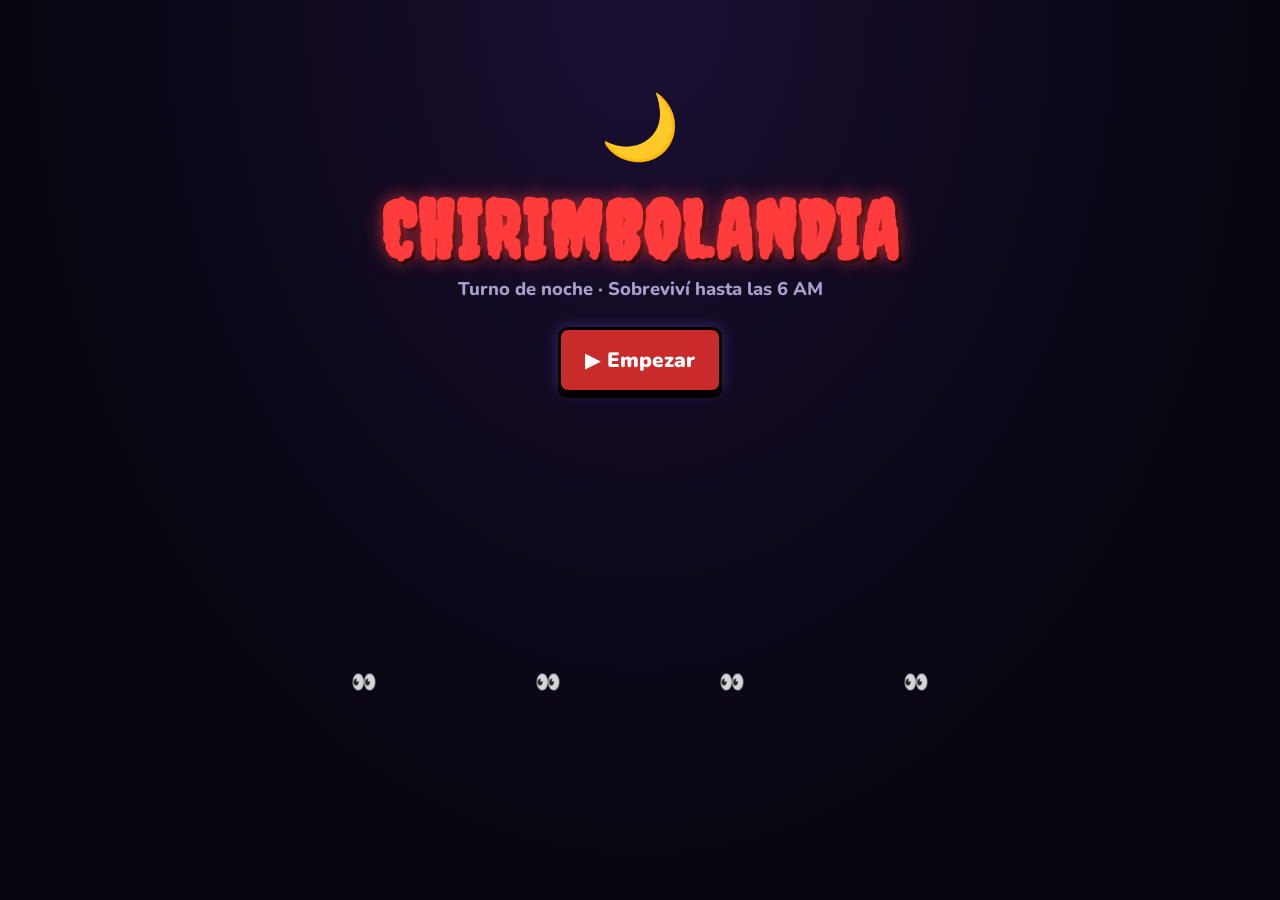
==== commit 7d0a9039: "Add files via upload" ====
--- a/index.html
+++ b/index.html
@@ -1,1735 +1,918 @@
 <!DOCTYPE html>
-<html lang="es" data-theme="cebada">
+<html lang="es-AR">
 <head>
-<meta charset="UTF-8"/>
-<meta name="viewport" content="width=device-width, initial-scale=1.0, viewport-fit=cover"/>
-<link rel="stylesheet" href="css/main.css"/>
-<title>KALMA — Tu espacio. Tu ritmo. Tu mundo.</title>
+<meta charset="utf-8">
+<meta name="viewport" content="width=device-width,initial-scale=1,viewport-fit=cover">
+<link rel="manifest" href="manifest.webmanifest">
+<meta name="theme-color" content="#08050f">
+<meta name="mobile-web-app-capable" content="yes">
+<meta name="apple-mobile-web-app-capable" content="yes">
+<link rel="icon" href="icon-192.png">
+<link rel="apple-touch-icon" href="icon-192.png">
+<title>Chirimbolandia · Turno de noche</title>
+<link rel="preconnect" href="https://fonts.googleapis.com">
+<link rel="preconnect" href="https://fonts.gstatic.com" crossorigin>
+<link href="https://fonts.googleapis.com/css2?family=Creepster&family=Press+Start+2P&family=Nunito:wght@700;800;900&display=swap" rel="stylesheet">
+<style>
+:root{
+  --bg:#08050f;--bg2:#1a0f33;--panel:#161026;--panel2:#241a3d;--ink:#efe9ff;--soft:#a99fc9;--edge:#000;
+  --red:#ff3b3b;--amber:#ffb020;--green:#3dff8a;--purple:#8a5cff;--blue:#3aa0ff;--eye:#ffe14a;--good:#2fb45d;
+}
+@media (prefers-color-scheme:dark){:root:not([data-theme="light"]){--bg:#08050f;--bg2:#1a0f33;--panel:#161026;--panel2:#241a3d;--ink:#efe9ff;--soft:#a99fc9;}}
+:root[data-theme="dark"]{--bg:#08050f;--bg2:#1a0f33;--panel:#161026;--panel2:#241a3d;--ink:#efe9ff;--soft:#a99fc9;}
+[hidden]{display:none!important}
+*{box-sizing:border-box;-webkit-tap-highlight-color:transparent}
+html,body{margin:0;min-height:100%}
+body{font-family:'Nunito',system-ui,-apple-system,'Segoe UI',Roboto,sans-serif;font-weight:800;color:var(--ink);background-color:var(--bg);background-image:radial-gradient(ellipse at 50% 0%,var(--bg2),var(--bg) 70%);background-attachment:fixed;-webkit-user-select:none;user-select:none;overflow-x:hidden}
+input{-webkit-user-select:text;user-select:text}
+#app{max-width:760px;margin:0 auto;padding:12px 12px calc(28px + env(safe-area-inset-bottom));min-height:100vh}
+h1,h2,h3,p{margin:0}
+.px{font-family:'Press Start 2P',ui-monospace,'Courier New',monospace;letter-spacing:.5px}
+.center{text-align:center}
+.btn{font:inherit;font-weight:900;font-size:1.1rem;color:#fff;background:var(--purple);border:3px solid #000;border-radius:10px;padding:12px 16px;box-shadow:0 5px 0 #000,0 0 14px rgba(138,92,255,.35);cursor:pointer;transition:transform .05s,box-shadow .05s}
+.btn:active{transform:translateY(4px);box-shadow:0 1px 0 #000}
+.btn.red{background:#c92a2a}.btn.green{background:var(--good)}.btn.blue{background:#2478d6}.btn.amber{background:var(--amber);color:#1a0f33}
+.btn.ghost{background:var(--panel2);color:var(--ink)}
+.btn.big{font-size:1.3rem;padding:16px 24px}
+.btn.small{font-size:.9rem;padding:8px 12px;box-shadow:0 4px 0 #000}
+.btn[disabled]{opacity:.35;pointer-events:none;filter:grayscale(.6)}
+.card{background:var(--panel);border:3px solid #000;border-radius:12px;box-shadow:0 5px 0 #000,0 0 0 2px var(--panel2);padding:14px}
+.hud{display:flex;align-items:center;justify-content:space-between;gap:8px;margin-bottom:14px}
+.ttl{font-size:.62rem;text-align:center;flex:1;line-height:1.5}
+.chip{background:var(--panel2);border:3px solid #000;border-radius:999px;padding:4px 10px;white-space:nowrap}
+@keyframes flicker{0%,100%{opacity:1}90%{opacity:1}91%{opacity:.35}92%{opacity:1}95%{opacity:.6}96%{opacity:1}}
+@keyframes float{0%,100%{transform:translateY(0)}50%{transform:translateY(-8px)}}
+@keyframes pulse{0%,100%{box-shadow:0 0 8px rgba(255,59,59,.3)}50%{box-shadow:0 0 26px rgba(255,59,59,.9)}}
+@keyframes pop{0%{transform:scale(.3);opacity:0}70%{transform:scale(1.15)}100%{transform:scale(1);opacity:1}}
+@keyframes shake{0%,100%{transform:translateX(0)}25%{transform:translateX(-7px)}75%{transform:translateX(7px)}}
+@keyframes zoom{0%{transform:scale(.4)}60%{transform:scale(1.25) rotate(-3deg)}100%{transform:scale(1.1) rotate(2deg)}}
+@keyframes blink{0%,49%{opacity:1}50%,100%{opacity:0}}
+@keyframes noise{0%{background-position:0 0}100%{background-position:0 6px}}
+/* título */
+.title{text-align:center;min-height:90vh;padding-top:8vh;position:relative;overflow:hidden}
+.moon{font-size:4rem;animation:float 5s ease-in-out infinite}
+.logo{font-family:'Creepster','Press Start 2P',cursive;font-size:clamp(2.6rem,15vw,5rem);line-height:1;color:var(--red);text-shadow:0 0 18px rgba(255,59,59,.7),3px 3px 0 #000;animation:flicker 5s infinite;margin:18px 0 6px;letter-spacing:2px}
+.sub{color:var(--soft);font-size:1.15rem;margin-bottom:26px}
+.eyes{position:absolute;bottom:14vh;left:0;right:0;display:flex;justify-content:space-around;font-size:1.3rem;opacity:.85}
+.eyes span{animation:blink 6s infinite}.eyes span:nth-child(2n){animation-delay:2s}.eyes span:nth-child(3n){animation-delay:4s}
+/* noches */
+.night-card{display:flex;gap:12px;align-items:center;width:100%;text-align:left;font:inherit;color:var(--ink);background:var(--panel);border:3px solid #000;border-radius:12px;box-shadow:0 5px 0 #000;padding:12px;margin-bottom:12px;cursor:pointer}
+.night-card:active{transform:translateY(4px);box-shadow:0 1px 0 #000}
+.night-card.lock{opacity:.45;filter:grayscale(.8)}
+.ni{font-size:2.2rem;width:62px;height:62px;display:grid;place-items:center;border-radius:10px;border:3px solid #000;background:var(--panel2);flex:none}
+.nt{font-size:1.15rem;font-weight:900}.ns{font-size:.9rem;color:var(--soft);margin-top:2px}
+.nav{display:grid;grid-template-columns:repeat(2,1fr);gap:10px;margin-top:6px}
+/* diálogo/cinta */
+.overlay{position:fixed;inset:0;z-index:60;display:flex;flex-direction:column;justify-content:space-between;padding:14px 12px calc(16px + env(safe-area-inset-bottom));background-color:var(--bg);background-image:linear-gradient(180deg,var(--ov1,#1a0f33),var(--ov2,#08050f))}
+.tapetag{align-self:center;background:var(--panel2);border:3px solid #000;border-radius:8px;padding:6px 12px;font-size:.6rem;animation:flicker 4s infinite}
+.scene{flex:1;display:flex;align-items:center;justify-content:center;flex-wrap:wrap;gap:10px;font-size:clamp(2.6rem,13vw,5rem)}
+.scene span{animation:float 3.5s ease-in-out infinite;filter:drop-shadow(0 0 12px rgba(138,92,255,.6))}.scene span:nth-child(2n){animation-delay:.8s}
+.dlgrow{display:flex;gap:10px;align-items:flex-start;max-width:760px;width:100%;margin:0 auto}
+.portrait{font-size:3rem;background:var(--panel2);border:3px solid #000;border-radius:12px;width:78px;height:96px;display:grid;place-items:center;flex:none}
+.portrait.evil{background:#4a1220;box-shadow:0 0 16px rgba(255,59,59,.6)}
+.bubble{flex:1;background:var(--panel);border:3px solid #000;border-radius:12px;padding:12px 14px;font-size:1.15rem;line-height:1.4;min-height:130px;cursor:pointer;display:flex;flex-direction:column;justify-content:space-between;gap:8px;box-shadow:0 0 0 2px var(--panel2)}
+.who{font-size:.6rem;color:var(--amber)}
+.dfoot{display:flex;gap:8px;align-items:center;justify-content:space-between}
+.more{font-size:.82rem;color:var(--soft)}
+/* noche */
+.nhud{display:grid;grid-template-columns:auto 1fr auto;gap:10px;align-items:center;margin-bottom:10px}
+.clk{font-size:1.1rem}
+.pw{display:flex;align-items:center;gap:6px;font-size:.95rem}
+.pwbar{width:70px;height:12px;border:2px solid #000;border-radius:6px;background:#0d0818;overflow:hidden}
+.pwbar i{display:block;height:100%;width:100%;background:var(--green);transition:width .3s,background .3s}
+.office{display:grid;grid-template-columns:1fr 1fr;gap:10px;transition:filter .5s}
+.office.dark{filter:brightness(.25) sepia(1) hue-rotate(300deg)}
+.door{background:linear-gradient(#050309,#140b24);border:3px solid #000;border-radius:10px;padding:8px;min-height:200px;display:flex;flex-direction:column;align-items:center;justify-content:space-between;gap:6px;position:relative;overflow:hidden}
+.door.threat{animation:pulse 1s infinite}
+.dlabel{font-size:.5rem;color:var(--soft)}
+.hall{flex:1;width:100%;display:grid;place-items:center;background:radial-gradient(ellipse at 50% 100%,rgba(255,225,120,.09),transparent 65%);border-radius:8px;min-height:90px}
+.silw{position:relative;display:inline-block;animation:flicker 2s infinite}
+.sil{font-size:4.2rem;line-height:1;display:block;filter:brightness(0) drop-shadow(0 0 1px #000)}
+.eye{position:absolute;top:34%;width:8px;height:8px;border-radius:50%;background:var(--eye);box-shadow:0 0 10px 3px var(--eye)}
+.eye.l{left:30%}.eye.r{right:30%}
+.tbar{width:100%;height:10px;border:2px solid #000;border-radius:6px;background:#0d0818;overflow:hidden}
+.tbar i{display:block;height:100%;width:0;background:linear-gradient(90deg,var(--red),var(--amber))}
+.flash{width:100%}
+.deskrow{display:flex;gap:10px;align-items:center;margin:10px 0}
+.cubib{font-size:2.4rem;background:var(--panel2);border:3px solid #000;border-radius:12px;width:64px;height:64px;cursor:pointer;flex:none}
+.alert{flex:1;min-height:64px;background:var(--panel);border:3px solid #000;border-radius:10px;padding:8px 10px;font-size:1rem;line-height:1.3;display:flex;align-items:center}
+.actions{display:grid;grid-template-columns:1fr 1fr;gap:10px}
+/* cámaras */
+.monitor{background:#03180d;border:4px solid #0c3a20;border-radius:10px;padding:10px;color:var(--green);font-family:'Press Start 2P',monospace;position:relative;overflow:hidden}
+.monitor::after{content:'';position:absolute;inset:0;pointer-events:none;background:repeating-linear-gradient(0deg,rgba(0,0,0,.28) 0 2px,transparent 2px 4px);animation:noise .4s linear infinite}
+.mhead{display:flex;justify-content:space-between;font-size:.55rem;margin-bottom:8px}
+.rec{color:var(--red);animation:blink 1s infinite}
+.mroom{min-height:150px;display:flex;flex-direction:column;align-items:center;justify-content:center;gap:8px;text-align:center;font-size:.6rem;line-height:1.6}
+.mroom .big{font-size:2.6rem}
+.cs{font-size:3.4rem;line-height:1;filter:grayscale(1) sepia(1) hue-rotate(75deg) saturate(3) drop-shadow(0 0 8px var(--green))}
+.camlist{display:grid;grid-template-columns:repeat(5,1fr);gap:6px;margin:10px 0}
+.camb{font-family:'Press Start 2P',monospace;font-size:.6rem;padding:10px 0;background:#052a16;color:var(--green);border:3px solid #0c3a20;border-radius:8px;cursor:pointer}
+.camb.on{background:var(--green);color:#03180d}
+.warn{background:#5a1010;color:#fff;border:3px solid var(--red);border-radius:8px;padding:8px;margin-bottom:8px;font-size:.95rem;text-align:center;animation:pulse 1s infinite}
+/* pregunta */
+.backdrop{position:fixed;inset:0;background:rgba(0,0,0,.55);z-index:38}
+.sheet{position:fixed;left:0;right:0;bottom:0;max-height:88vh;overflow:auto;z-index:40;background:var(--panel);border-top:4px solid var(--purple);box-shadow:0 -10px 30px rgba(0,0,0,.7);padding:12px 12px calc(14px + env(safe-area-inset-bottom))}
+.sheet-in{max-width:760px;margin:0 auto}
+.sheethead{font-size:.6rem;color:var(--amber);margin-bottom:8px;line-height:1.5}
+.pwrap{height:12px;border:2px solid #000;border-radius:6px;background:#0d0818;overflow:hidden;margin-bottom:8px}
+.pwrap i{display:block;height:100%;width:100%;background:linear-gradient(90deg,var(--red),var(--amber))}
+.prompt{font-size:1.1rem;line-height:1.4;margin-bottom:10px}
+.qbig{font-size:clamp(1.3rem,7vw,2rem);text-align:center;margin:8px 0 12px}
+.answers{display:grid;grid-template-columns:repeat(2,1fr);gap:12px}
+.answers.three{grid-template-columns:repeat(3,1fr)}
+.opt{font-size:1.4rem;padding:16px 6px;background:var(--purple);color:#fff;border:3px solid #000;border-radius:10px;box-shadow:0 5px 0 #000;cursor:pointer}
+.opt:active{transform:translateY(4px);box-shadow:0 1px 0 #000}
+.opt.wrong{background:#555;opacity:.4;text-decoration:line-through}
+.opt.right{background:var(--good);animation:pop .4s}
+.kdisp{font-size:1.8rem;text-align:center;background:#0d0818;border:3px solid #000;border-radius:10px;padding:10px;margin-bottom:10px;min-height:64px}
+.kpad{display:grid;grid-template-columns:repeat(3,1fr);gap:8px}
+.key{font-size:1.3rem;padding:12px 0;background:var(--panel2);color:var(--ink);border:3px solid #000;border-radius:10px;box-shadow:0 4px 0 #000;cursor:pointer}
+.key:active{transform:translateY(3px);box-shadow:0 1px 0 #000}
+.key.go{background:var(--good);color:#fff}
+.hint{background:#3b3210;color:#ffe9a6;border:3px solid #000;border-radius:10px;padding:10px;margin:10px 0;font-size:1.02rem;line-height:1.4}
+.fb{text-align:center;min-height:1.4em;font-size:1.1rem;margin:8px 0}
+.fb.good{color:var(--green)}.fb.meh{color:var(--amber)}
+.disc{background:#3b3210;color:#ffe9a6;border:3px solid #000;border-radius:10px;padding:8px;margin-top:8px;font-size:.92rem;animation:pop .4s}
+.cb-row{text-align:center;margin-top:10px}
+.vis{display:flex;justify-content:center;margin:6px 0}
+.arr{display:flex;gap:6px;align-items:flex-end;flex-wrap:wrap;justify-content:center}
+.acol{display:flex;flex-direction:column;align-items:center;gap:1px;padding:4px 3px;border:3px solid transparent;border-radius:8px;transition:.3s}
+.acol.lit{border-color:var(--amber);background:rgba(255,176,32,.2)}
+.it{font-size:1.2rem;line-height:1.1}
+.lab{font-size:.65rem;min-height:1.1em;font-family:'Press Start 2P',monospace}
+.pile{display:flex;flex-wrap:wrap;gap:2px;justify-content:center;margin-bottom:8px}
+.friends{display:flex;gap:10px;justify-content:center;flex-wrap:wrap}
+.friend{text-align:center;border:3px dashed var(--soft);border-radius:10px;padding:6px;min-width:70px}
+.friend .fa{font-size:1.8rem}.bagc{display:flex;flex-wrap:wrap;justify-content:center;gap:1px;min-height:28px;font-size:1.05rem}
+.cnt{font-family:'Press Start 2P',monospace;font-size:.7rem}
+/* susto */
+.scare{position:fixed;inset:0;z-index:100;background:#000;display:flex;flex-direction:column;align-items:center;justify-content:center;padding:20px;text-align:center}
+.scare .face{font-size:min(60vmin,18rem);line-height:1;animation:zoom .5s ease-out forwards}
+.scare .redflash{position:absolute;inset:0;background:var(--red);opacity:.0;animation:rf .5s ease-out}
+@keyframes rf{0%{opacity:.85}100%{opacity:0}}
+.scare .box{position:relative;background:var(--panel);border:3px solid #000;border-radius:12px;padding:18px;max-width:440px;animation:pop .4s}
+.big{font-size:3.6rem}
+/* muro y ajustes */
+.pyth{display:grid;grid-template-columns:repeat(11,1fr);gap:2px;font-size:clamp(.5rem,2.6vw,.85rem)}
+.pc{aspect-ratio:1;display:grid;place-items:center;border-radius:4px;border:2px solid #000;background:var(--panel2);cursor:pointer;padding:0;font:inherit;color:var(--ink)}
+.pc.h{background:#000;color:var(--soft)}.pc.u{opacity:.25}
+.pc.b0{background:#ffb457;color:#241a45}.pc.b1{background:#b9e6ff;color:#241a45}.pc.b2{background:#9be27f;color:#241a45}.pc.b3{background:#ffd54a;color:#241a45}
+.legend{display:flex;flex-wrap:wrap;gap:8px;margin-top:10px;font-size:.85rem}
+.legend span{display:inline-flex;gap:4px;align-items:center}.legend i{width:14px;height:14px;border-radius:3px;border:2px solid #000;display:inline-block}
+.hatrow{display:flex;justify-content:space-between;align-items:center;gap:8px;padding:8px 0;border-bottom:2px dashed var(--panel2)}
+h2.sec{font-size:.65rem;margin:14px 0 6px;color:var(--amber)}
+.seg{display:flex;gap:4px}
+#toast{position:fixed;left:50%;bottom:24px;transform:translate(-50%,40px);background:#000;color:#fff;border:2px solid var(--purple);padding:10px 16px;border-radius:999px;opacity:0;transition:.3s;z-index:120;font-size:1rem;pointer-events:none;max-width:90vw;text-align:center}
+#toast.on{opacity:1;transform:translate(-50%,0)}
+.conf{position:fixed;top:-40px;z-index:99;pointer-events:none;animation:fall linear forwards}
+@keyframes fall{to{transform:translateY(112vh) rotate(360deg)}}
+.pop{animation:pop .4s}
+.night-card .ns{line-height:1.3}
+@media (prefers-reduced-motion:reduce){.logo,.moon,.silw,.tapetag,.scene span,.eyes span,.door.threat,.rec,.monitor::after{animation:none}}
+</style>
+</head>
+<body>
+<div id="app"></div>
+<div id="toast"></div>
+<script>
+'use strict';
+/* ================= utilidades ================= */
+const $=(s,e)=>(e||document).querySelector(s);
+const pick=a=>a[Math.floor(Math.random()*a.length)];
+const rnd=(a,b)=>a+Math.floor(Math.random()*(b-a+1));
+const shuffle=a=>{const r=[...a];for(let i=r.length-1;i>0;i--){const j=Math.floor(Math.random()*(i+1));[r[i],r[j]]=[r[j],r[i]];}return r;};
+function h(tag,attrs,...kids){
+  const el=document.createElement(tag);
+  if(attrs)for(const k in attrs){
+    const v=attrs[k];if(v==null||v===false)continue;
+    if(k==='class')el.className=v;
+    else if(k.startsWith('on'))el.addEventListener(k.slice(2).toLowerCase(),v);
+    else el.setAttribute(k,v===true?'':v);
+  }
+  for(const c of kids.flat()){if(c==null||c===false)continue;el.append(c.nodeType?c:document.createTextNode(String(c)));}
+  return el;
+}
+let toastT;
+function toast(msg){const t=$('#toast');t.textContent=msg;t.classList.add('on');clearTimeout(toastT);toastT=setTimeout(()=>t.classList.remove('on'),2300);}
+function confetti(n){n=n||40;const em=['✨','⭐','🌅','☀️','⚙️','💛'];for(let i=0;i<n;i++){const s=h('span',{class:'conf',style:`left:${Math.random()*100}vw;animation-delay:${Math.random()*1.5}s;animation-duration:${2.5+Math.random()*2}s;font-size:${18+Math.random()*18}px`},pick(em));document.body.append(s);setTimeout(()=>s.remove(),6500);}}
 
-<!-- PWA -->
-<link rel="manifest" href="manifest.json"/>
-<meta name="theme-color" content="#9B4DEB"/>
-<meta name="mobile-web-app-capable" content="yes"/>
-<meta name="apple-mobile-web-app-capable" content="yes"/>
-<meta name="apple-mobile-web-app-status-bar-style" content="black-translucent"/>
-<meta name="apple-mobile-web-app-title" content="KALMA"/>
-<link rel="icon" type="image/png" href="[data-uri]"/>
-<link rel="apple-touch-icon" href="[data-uri]"/>
-<meta name="description" content="Tu espacio de bienestar. Hecho para vos, pensado para nosotras."/>
+/* ================= estado ================= */
+const KEY='chirimbolandia_v1';
+const DEF=()=>({name:'',gears:0,nights:{},fails:{},tapes:[],tips:{},basement:false,facts:{},disc:{},settings:{sound:true,scare:'normal',diff:'normal',read:false,forceOpts:false}});
+function load(){
+  try{const r=JSON.parse(localStorage.getItem(KEY)||'null');if(r){const d=DEF();return Object.assign(d,r,{settings:Object.assign(d.settings,r.settings||{})});}}catch(e){}
+  return DEF();
+}
+let S=load();
+function save(){try{localStorage.setItem(KEY,JSON.stringify(S));}catch(e){}}
+const fkey=(a,b)=>a<=b?`${a}x${b}`:`${b}x${a}`;
+function recordFact(a,b,ok){
+  const k=fkey(a,b);const f=S.facts[k]||(S.facts[k]={box:0,ok:0,bad:0});
+  if(ok){f.ok++;f.box=Math.min(3,f.box+1);}else{f.bad++;f.box=0;}save();
+}
+function factWeight(t,k,main){
+  const f=S.facts[fkey(t,k)];let w=main?3:1;
+  if(!f||f.ok+f.bad===0)w*=2;else if(f.box===0)w*=4;else if(f.box===1)w*=2.5;else if(f.box===2)w*=1.5;
+  return w;
+}
+function wpick(items){const tot=items.reduce((s,x)=>s+x.w,0);let r=Math.random()*tot;for(const x of items){r-=x.w;if(r<=0)return x;}return items[0];}
 
-<link href="https://fonts.googleapis.com/css2?family=Cormorant+Garamond:ital,wght@0,300;0,400;0,600;1,300;1,400&family=DM+Sans:wght@300;400;500&display=swap" rel="stylesheet"/>
-<link rel="stylesheet" href="https://cdnjs.cloudflare.com/ajax/libs/font-awesome/6.5.0/css/all.min.css"/>
-<script>
-// PWA Manifest con logo embebido
-(function(){
-  var manifest = {
-    "name": "KALMA",
-    "short_name": "KALMA",
-    "description": "Tu espacio de bienestar femenino",
-    "start_url": "./",
-    "display": "standalone",
-    "background_color": "#F5EDD8",
-    "theme_color": "#A67B5B",
-    "orientation": "portrait",
-    "icons": [
-      {"src": "[data-uri]", "sizes": "192x192", "type": "image/png", "purpose": "any maskable"},
-      {"src": "[data-uri]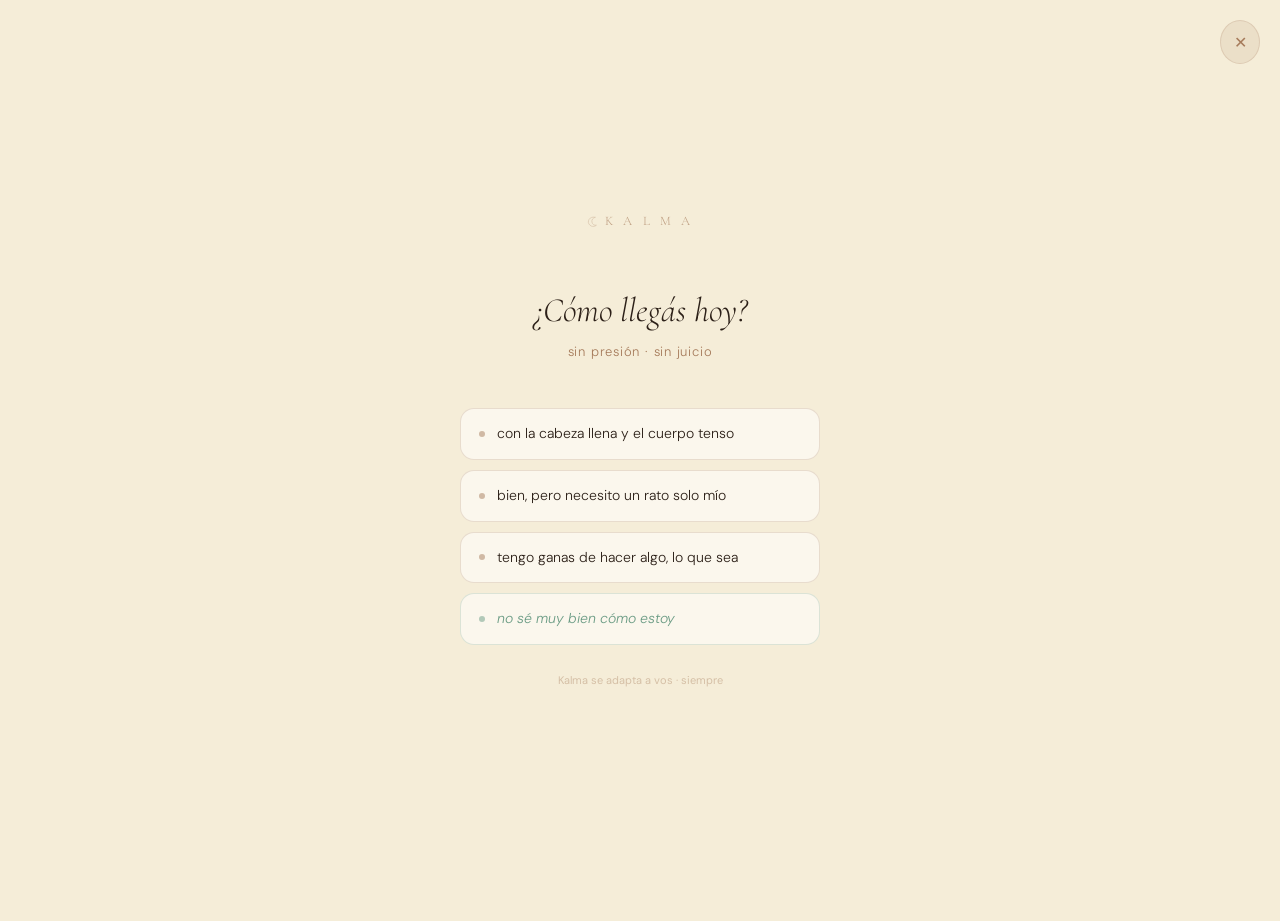
==== commit ce240650: "Add files via upload" ====
--- a/index.html
+++ b/index.html
@@ -1,918 +1,1735 @@
 <!DOCTYPE html>
-<html lang="es-AR">
+<html lang="es" data-theme="cebada">
 <head>
-<meta charset="utf-8">
-<meta name="viewport" content="width=device-width,initial-scale=1,viewport-fit=cover">
-<link rel="manifest" href="manifest.webmanifest">
-<meta name="theme-color" content="#08050f">
-<meta name="mobile-web-app-capable" content="yes">
-<meta name="apple-mobile-web-app-capable" content="yes">
-<link rel="icon" href="icon-192.png">
-<link rel="apple-touch-icon" href="icon-192.png">
-<title>Chirimbolandia · Turno de noche</title>
-<link rel="preconnect" href="https://fonts.googleapis.com">
-<link rel="preconnect" href="https://fonts.gstatic.com" crossorigin>
-<link href="https://fonts.googleapis.com/css2?family=Creepster&family=Press+Start+2P&family=Nunito:wght@700;800;900&display=swap" rel="stylesheet">
-<style>
-:root{
-  --bg:#08050f;--bg2:#1a0f33;--panel:#161026;--panel2:#241a3d;--ink:#efe9ff;--soft:#a99fc9;--edge:#000;
-  --red:#ff3b3b;--amber:#ffb020;--green:#3dff8a;--purple:#8a5cff;--blue:#3aa0ff;--eye:#ffe14a;--good:#2fb45d;
-}
-@media (prefers-color-scheme:dark){:root:not([data-theme="light"]){--bg:#08050f;--bg2:#1a0f33;--panel:#161026;--panel2:#241a3d;--ink:#efe9ff;--soft:#a99fc9;}}
-:root[data-theme="dark"]{--bg:#08050f;--bg2:#1a0f33;--panel:#161026;--panel2:#241a3d;--ink:#efe9ff;--soft:#a99fc9;}
-[hidden]{display:none!important}
-*{box-sizing:border-box;-webkit-tap-highlight-color:transparent}
-html,body{margin:0;min-height:100%}
-body{font-family:'Nunito',system-ui,-apple-system,'Segoe UI',Roboto,sans-serif;font-weight:800;color:var(--ink);background-color:var(--bg);background-image:radial-gradient(ellipse at 50% 0%,var(--bg2),var(--bg) 70%);background-attachment:fixed;-webkit-user-select:none;user-select:none;overflow-x:hidden}
-input{-webkit-user-select:text;user-select:text}
-#app{max-width:760px;margin:0 auto;padding:12px 12px calc(28px + env(safe-area-inset-bottom));min-height:100vh}
-h1,h2,h3,p{margin:0}
-.px{font-family:'Press Start 2P',ui-monospace,'Courier New',monospace;letter-spacing:.5px}
-.center{text-align:center}
-.btn{font:inherit;font-weight:900;font-size:1.1rem;color:#fff;background:var(--purple);border:3px solid #000;border-radius:10px;padding:12px 16px;box-shadow:0 5px 0 #000,0 0 14px rgba(138,92,255,.35);cursor:pointer;transition:transform .05s,box-shadow .05s}
-.btn:active{transform:translateY(4px);box-shadow:0 1px 0 #000}
-.btn.red{background:#c92a2a}.btn.green{background:var(--good)}.btn.blue{background:#2478d6}.btn.amber{background:var(--amber);color:#1a0f33}
-.btn.ghost{background:var(--panel2);color:var(--ink)}
-.btn.big{font-size:1.3rem;padding:16px 24px}
-.btn.small{font-size:.9rem;padding:8px 12px;box-shadow:0 4px 0 #000}
-.btn[disabled]{opacity:.35;pointer-events:none;filter:grayscale(.6)}
-.card{background:var(--panel);border:3px solid #000;border-radius:12px;box-shadow:0 5px 0 #000,0 0 0 2px var(--panel2);padding:14px}
-.hud{display:flex;align-items:center;justify-content:space-between;gap:8px;margin-bottom:14px}
-.ttl{font-size:.62rem;text-align:center;flex:1;line-height:1.5}
-.chip{background:var(--panel2);border:3px solid #000;border-radius:999px;padding:4px 10px;white-space:nowrap}
-@keyframes flicker{0%,100%{opacity:1}90%{opacity:1}91%{opacity:.35}92%{opacity:1}95%{opacity:.6}96%{opacity:1}}
-@keyframes float{0%,100%{transform:translateY(0)}50%{transform:translateY(-8px)}}
-@keyframes pulse{0%,100%{box-shadow:0 0 8px rgba(255,59,59,.3)}50%{box-shadow:0 0 26px rgba(255,59,59,.9)}}
-@keyframes pop{0%{transform:scale(.3);opacity:0}70%{transform:scale(1.15)}100%{transform:scale(1);opacity:1}}
-@keyframes shake{0%,100%{transform:translateX(0)}25%{transform:translateX(-7px)}75%{transform:translateX(7px)}}
-@keyframes zoom{0%{transform:scale(.4)}60%{transform:scale(1.25) rotate(-3deg)}100%{transform:scale(1.1) rotate(2deg)}}
-@keyframes blink{0%,49%{opacity:1}50%,100%{opacity:0}}
-@keyframes noise{0%{background-position:0 0}100%{background-position:0 6px}}
-/* título */
-.title{text-align:center;min-height:90vh;padding-top:8vh;position:relative;overflow:hidden}
-.moon{font-size:4rem;animation:float 5s ease-in-out infinite}
-.logo{font-family:'Creepster','Press Start 2P',cursive;font-size:clamp(2.6rem,15vw,5rem);line-height:1;color:var(--red);text-shadow:0 0 18px rgba(255,59,59,.7),3px 3px 0 #000;animation:flicker 5s infinite;margin:18px 0 6px;letter-spacing:2px}
-.sub{color:var(--soft);font-size:1.15rem;margin-bottom:26px}
-.eyes{position:absolute;bottom:14vh;left:0;right:0;display:flex;justify-content:space-around;font-size:1.3rem;opacity:.85}
-.eyes span{animation:blink 6s infinite}.eyes span:nth-child(2n){animation-delay:2s}.eyes span:nth-child(3n){animation-delay:4s}
-/* noches */
-.night-card{display:flex;gap:12px;align-items:center;width:100%;text-align:left;font:inherit;color:var(--ink);background:var(--panel);border:3px solid #000;border-radius:12px;box-shadow:0 5px 0 #000;padding:12px;margin-bottom:12px;cursor:pointer}
-.night-card:active{transform:translateY(4px);box-shadow:0 1px 0 #000}
-.night-card.lock{opacity:.45;filter:grayscale(.8)}
-.ni{font-size:2.2rem;width:62px;height:62px;display:grid;place-items:center;border-radius:10px;border:3px solid #000;background:var(--panel2);flex:none}
-.nt{font-size:1.15rem;font-weight:900}.ns{font-size:.9rem;color:var(--soft);margin-top:2px}
-.nav{display:grid;grid-template-columns:repeat(2,1fr);gap:10px;margin-top:6px}
-/* diálogo/cinta */
-.overlay{position:fixed;inset:0;z-index:60;display:flex;flex-direction:column;justify-content:space-between;padding:14px 12px calc(16px + env(safe-area-inset-bottom));background-color:var(--bg);background-image:linear-gradient(180deg,var(--ov1,#1a0f33),var(--ov2,#08050f))}
-.tapetag{align-self:center;background:var(--panel2);border:3px solid #000;border-radius:8px;padding:6px 12px;font-size:.6rem;animation:flicker 4s infinite}
-.scene{flex:1;display:flex;align-items:center;justify-content:center;flex-wrap:wrap;gap:10px;font-size:clamp(2.6rem,13vw,5rem)}
-.scene span{animation:float 3.5s ease-in-out infinite;filter:drop-shadow(0 0 12px rgba(138,92,255,.6))}.scene span:nth-child(2n){animation-delay:.8s}
-.dlgrow{display:flex;gap:10px;align-items:flex-start;max-width:760px;width:100%;margin:0 auto}
-.portrait{font-size:3rem;background:var(--panel2);border:3px solid #000;border-radius:12px;width:78px;height:96px;display:grid;place-items:center;flex:none}
-.portrait.evil{background:#4a1220;box-shadow:0 0 16px rgba(255,59,59,.6)}
-.bubble{flex:1;background:var(--panel);border:3px solid #000;border-radius:12px;padding:12px 14px;font-size:1.15rem;line-height:1.4;min-height:130px;cursor:pointer;display:flex;flex-direction:column;justify-content:space-between;gap:8px;box-shadow:0 0 0 2px var(--panel2)}
-.who{font-size:.6rem;color:var(--amber)}
-.dfoot{display:flex;gap:8px;align-items:center;justify-content:space-between}
-.more{font-size:.82rem;color:var(--soft)}
-/* noche */
-.nhud{display:grid;grid-template-columns:auto 1fr auto;gap:10px;align-items:center;margin-bottom:10px}
-.clk{font-size:1.1rem}
-.pw{display:flex;align-items:center;gap:6px;font-size:.95rem}
-.pwbar{width:70px;height:12px;border:2px solid #000;border-radius:6px;background:#0d0818;overflow:hidden}
-.pwbar i{display:block;height:100%;width:100%;background:var(--green);transition:width .3s,background .3s}
-.office{display:grid;grid-template-columns:1fr 1fr;gap:10px;transition:filter .5s}
-.office.dark{filter:brightness(.25) sepia(1) hue-rotate(300deg)}
-.door{background:linear-gradient(#050309,#140b24);border:3px solid #000;border-radius:10px;padding:8px;min-height:200px;display:flex;flex-direction:column;align-items:center;justify-content:space-between;gap:6px;position:relative;overflow:hidden}
-.door.threat{animation:pulse 1s infinite}
-.dlabel{font-size:.5rem;color:var(--soft)}
-.hall{flex:1;width:100%;display:grid;place-items:center;background:radial-gradient(ellipse at 50% 100%,rgba(255,225,120,.09),transparent 65%);border-radius:8px;min-height:90px}
-.silw{position:relative;display:inline-block;animation:flicker 2s infinite}
-.sil{font-size:4.2rem;line-height:1;display:block;filter:brightness(0) drop-shadow(0 0 1px #000)}
-.eye{position:absolute;top:34%;width:8px;height:8px;border-radius:50%;background:var(--eye);box-shadow:0 0 10px 3px var(--eye)}
-.eye.l{left:30%}.eye.r{right:30%}
-.tbar{width:100%;height:10px;border:2px solid #000;border-radius:6px;background:#0d0818;overflow:hidden}
-.tbar i{display:block;height:100%;width:0;background:linear-gradient(90deg,var(--red),var(--amber))}
-.flash{width:100%}
-.deskrow{display:flex;gap:10px;align-items:center;margin:10px 0}
-.cubib{font-size:2.4rem;background:var(--panel2);border:3px solid #000;border-radius:12px;width:64px;height:64px;cursor:pointer;flex:none}
-.alert{flex:1;min-height:64px;background:var(--panel);border:3px solid #000;border-radius:10px;padding:8px 10px;font-size:1rem;line-height:1.3;display:flex;align-items:center}
-.actions{display:grid;grid-template-columns:1fr 1fr;gap:10px}
-/* cámaras */
-.monitor{background:#03180d;border:4px solid #0c3a20;border-radius:10px;padding:10px;color:var(--green);font-family:'Press Start 2P',monospace;position:relative;overflow:hidden}
-.monitor::after{content:'';position:absolute;inset:0;pointer-events:none;background:repeating-linear-gradient(0deg,rgba(0,0,0,.28) 0 2px,transparent 2px 4px);animation:noise .4s linear infinite}
-.mhead{display:flex;justify-content:space-between;font-size:.55rem;margin-bottom:8px}
-.rec{color:var(--red);animation:blink 1s infinite}
-.mroom{min-height:150px;display:flex;flex-direction:column;align-items:center;justify-content:center;gap:8px;text-align:center;font-size:.6rem;line-height:1.6}
-.mroom .big{font-size:2.6rem}
-.cs{font-size:3.4rem;line-height:1;filter:grayscale(1) sepia(1) hue-rotate(75deg) saturate(3) drop-shadow(0 0 8px var(--green))}
-.camlist{display:grid;grid-template-columns:repeat(5,1fr);gap:6px;margin:10px 0}
-.camb{font-family:'Press Start 2P',monospace;font-size:.6rem;padding:10px 0;background:#052a16;color:var(--green);border:3px solid #0c3a20;border-radius:8px;cursor:pointer}
-.camb.on{background:var(--green);color:#03180d}
-.warn{background:#5a1010;color:#fff;border:3px solid var(--red);border-radius:8px;padding:8px;margin-bottom:8px;font-size:.95rem;text-align:center;animation:pulse 1s infinite}
-/* pregunta */
-.backdrop{position:fixed;inset:0;background:rgba(0,0,0,.55);z-index:38}
-.sheet{position:fixed;left:0;right:0;bottom:0;max-height:88vh;overflow:auto;z-index:40;background:var(--panel);border-top:4px solid var(--purple);box-shadow:0 -10px 30px rgba(0,0,0,.7);padding:12px 12px calc(14px + env(safe-area-inset-bottom))}
-.sheet-in{max-width:760px;margin:0 auto}
-.sheethead{font-size:.6rem;color:var(--amber);margin-bottom:8px;line-height:1.5}
-.pwrap{height:12px;border:2px solid #000;border-radius:6px;background:#0d0818;overflow:hidden;margin-bottom:8px}
-.pwrap i{display:block;height:100%;width:100%;background:linear-gradient(90deg,var(--red),var(--amber))}
-.prompt{font-size:1.1rem;line-height:1.4;margin-bottom:10px}
-.qbig{font-size:clamp(1.3rem,7vw,2rem);text-align:center;margin:8px 0 12px}
-.answers{display:grid;grid-template-columns:repeat(2,1fr);gap:12px}
-.answers.three{grid-template-columns:repeat(3,1fr)}
-.opt{font-size:1.4rem;padding:16px 6px;background:var(--purple);color:#fff;border:3px solid #000;border-radius:10px;box-shadow:0 5px 0 #000;cursor:pointer}
-.opt:active{transform:translateY(4px);box-shadow:0 1px 0 #000}
-.opt.wrong{background:#555;opacity:.4;text-decoration:line-through}
-.opt.right{background:var(--good);animation:pop .4s}
-.kdisp{font-size:1.8rem;text-align:center;background:#0d0818;border:3px solid #000;border-radius:10px;padding:10px;margin-bottom:10px;min-height:64px}
-.kpad{display:grid;grid-template-columns:repeat(3,1fr);gap:8px}
-.key{font-size:1.3rem;padding:12px 0;background:var(--panel2);color:var(--ink);border:3px solid #000;border-radius:10px;box-shadow:0 4px 0 #000;cursor:pointer}
-.key:active{transform:translateY(3px);box-shadow:0 1px 0 #000}
-.key.go{background:var(--good);color:#fff}
-.hint{background:#3b3210;color:#ffe9a6;border:3px solid #000;border-radius:10px;padding:10px;margin:10px 0;font-size:1.02rem;line-height:1.4}
-.fb{text-align:center;min-height:1.4em;font-size:1.1rem;margin:8px 0}
-.fb.good{color:var(--green)}.fb.meh{color:var(--amber)}
-.disc{background:#3b3210;color:#ffe9a6;border:3px solid #000;border-radius:10px;padding:8px;margin-top:8px;font-size:.92rem;animation:pop .4s}
-.cb-row{text-align:center;margin-top:10px}
-.vis{display:flex;justify-content:center;margin:6px 0}
-.arr{display:flex;gap:6px;align-items:flex-end;flex-wrap:wrap;justify-content:center}
-.acol{display:flex;flex-direction:column;align-items:center;gap:1px;padding:4px 3px;border:3px solid transparent;border-radius:8px;transition:.3s}
-.acol.lit{border-color:var(--amber);background:rgba(255,176,32,.2)}
-.it{font-size:1.2rem;line-height:1.1}
-.lab{font-size:.65rem;min-height:1.1em;font-family:'Press Start 2P',monospace}
-.pile{display:flex;flex-wrap:wrap;gap:2px;justify-content:center;margin-bottom:8px}
-.friends{display:flex;gap:10px;justify-content:center;flex-wrap:wrap}
-.friend{text-align:center;border:3px dashed var(--soft);border-radius:10px;padding:6px;min-width:70px}
-.friend .fa{font-size:1.8rem}.bagc{display:flex;flex-wrap:wrap;justify-content:center;gap:1px;min-height:28px;font-size:1.05rem}
-.cnt{font-family:'Press Start 2P',monospace;font-size:.7rem}
-/* susto */
-.scare{position:fixed;inset:0;z-index:100;background:#000;display:flex;flex-direction:column;align-items:center;justify-content:center;padding:20px;text-align:center}
-.scare .face{font-size:min(60vmin,18rem);line-height:1;animation:zoom .5s ease-out forwards}
-.scare .redflash{position:absolute;inset:0;background:var(--red);opacity:.0;animation:rf .5s ease-out}
-@keyframes rf{0%{opacity:.85}100%{opacity:0}}
-.scare .box{position:relative;background:var(--panel);border:3px solid #000;border-radius:12px;padding:18px;max-width:440px;animation:pop .4s}
-.big{font-size:3.6rem}
-/* muro y ajustes */
-.pyth{display:grid;grid-template-columns:repeat(11,1fr);gap:2px;font-size:clamp(.5rem,2.6vw,.85rem)}
-.pc{aspect-ratio:1;display:grid;place-items:center;border-radius:4px;border:2px solid #000;background:var(--panel2);cursor:pointer;padding:0;font:inherit;color:var(--ink)}
-.pc.h{background:#000;color:var(--soft)}.pc.u{opacity:.25}
-.pc.b0{background:#ffb457;color:#241a45}.pc.b1{background:#b9e6ff;color:#241a45}.pc.b2{background:#9be27f;color:#241a45}.pc.b3{background:#ffd54a;color:#241a45}
-.legend{display:flex;flex-wrap:wrap;gap:8px;margin-top:10px;font-size:.85rem}
-.legend span{display:inline-flex;gap:4px;align-items:center}.legend i{width:14px;height:14px;border-radius:3px;border:2px solid #000;display:inline-block}
-.hatrow{display:flex;justify-content:space-between;align-items:center;gap:8px;padding:8px 0;border-bottom:2px dashed var(--panel2)}
-h2.sec{font-size:.65rem;margin:14px 0 6px;color:var(--amber)}
-.seg{display:flex;gap:4px}
-#toast{position:fixed;left:50%;bottom:24px;transform:translate(-50%,40px);background:#000;color:#fff;border:2px solid var(--purple);padding:10px 16px;border-radius:999px;opacity:0;transition:.3s;z-index:120;font-size:1rem;pointer-events:none;max-width:90vw;text-align:center}
-#toast.on{opacity:1;transform:translate(-50%,0)}
-.conf{position:fixed;top:-40px;z-index:99;pointer-events:none;animation:fall linear forwards}
-@keyframes fall{to{transform:translateY(112vh) rotate(360deg)}}
-.pop{animation:pop .4s}
-.night-card .ns{line-height:1.3}
-@media (prefers-reduced-motion:reduce){.logo,.moon,.silw,.tapetag,.scene span,.eyes span,.door.threat,.rec,.monitor::after{animation:none}}
-</style>
-</head>
-<body>
-<div id="app"></div>
-<div id="toast"></div>
+<meta charset="UTF-8"/>
+<meta name="viewport" content="width=device-width, initial-scale=1.0, viewport-fit=cover"/>
+<link rel="stylesheet" href="css/main.css"/>
+<title>KALMA — Tu espacio. Tu ritmo. Tu mundo.</title>
+
+<!-- PWA -->
+<link rel="manifest" href="manifest.json"/>
+<meta name="theme-color" content="#9B4DEB"/>
+<meta name="mobile-web-app-capable" content="yes"/>
+<meta name="apple-mobile-web-app-capable" content="yes"/>
+<meta name="apple-mobile-web-app-status-bar-style" content="black-translucent"/>
+<meta name="apple-mobile-web-app-title" content="KALMA"/>
+<link rel="icon" type="image/png" href="[data-uri]